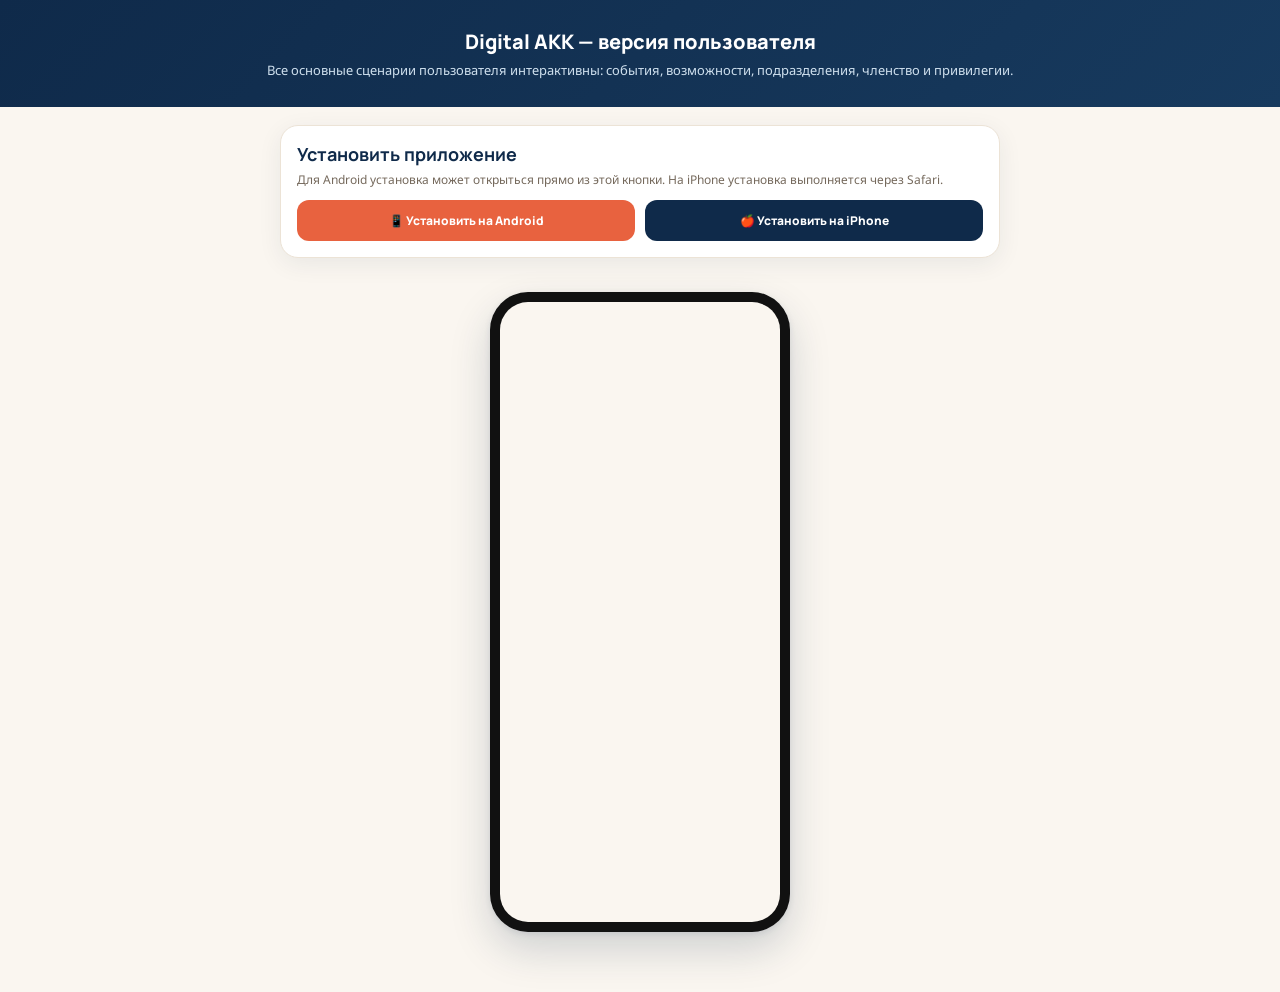
==== index.html @ bbc8fb16 "Add files via upload" ====
<!DOCTYPE html><html lang="ru"><head>
<meta charset="utf-8">
<meta content="width=device-width, initial-scale=1, viewport-fit=cover, " name="viewport">
<meta content="yes" name="mobile-web-app-capable">
<meta content="yes" name="apple-mobile-web-app-capable">
<meta content="default" name="apple-mobile-web-app-status-bar-style">
<meta content="#0f2a4a" name="theme-color">
<title>Digital AKK — v13.1 polished interactive</title>
<link href="https://fonts.googleapis.com" rel="preconnect">
<link href="https://fonts.googleapis.com/css2?family=Manrope:wght@500;700;800&amp;family=Noto+Sans:wght@400;500;600;700&amp;display=swap" rel="stylesheet">
<style>
  :root{
    --navy:#0f2a4a;
    --navy-2:#173a5e;
    --coral:#e8623f;
    --coral-dark:#c94f30;
    --gold:#c9972f;
    --sage:#5f8f6a;
    --cream:#faf6f0;
    --paper:#fffdfa;
    --line:#ece3d6;
    --ink:#2a2621;
    --ink-soft:#75695c;
  }
  *{box-sizing:border-box;}
  body{
    margin:0;
    font-family:'Noto Sans',Arial,sans-serif;
    background:var(--cream);
    color:var(--ink);
  }
  h1,h2,.disp{font-family:'Manrope',sans-serif;}

  /* ---------- demo page chrome ---------- */
  header.demo-header{
    background:linear-gradient(135deg,var(--navy) 0%,var(--navy-2) 100%);
    color:#fff; padding:28px 24px; text-align:center;
  }
  header.demo-header h1{margin:0 0 6px;font-size:20px;font-weight:800;}
  header.demo-header p{margin:0;color:#cfe0ee;font-size:13px;}
  .stage{display:flex;justify-content:center;padding:34px 20px 60px;}

  /* ---------- phone frame (from mockups.html, reused as-is) ---------- */
  .phone{
    width:300px;height:640px;background:#111;border-radius:38px;padding:10px;
    box-shadow:0 18px 40px rgba(15,42,74,.18), 0 2px 6px rgba(15,42,74,.10);
    position:relative;
  }
  .screen{
    width:100%;height:100%;background:var(--cream);border-radius:28px;overflow:hidden;
    display:flex;flex-direction:column;position:relative;
  }
  .notch{
    position:absolute;top:0;left:50%;transform:translateX(-50%);
    width:120px;height:22px;background:#111;border-radius:0 0 14px 14px;z-index:5;
  }
  .status{display:flex;justify-content:space-between;align-items:center;padding:14px 20px 4px;font-size:11px;font-weight:700;color:var(--navy);}
  .screen-body{flex:1;overflow:hidden;padding:0 14px 8px;}
  .screen-body.scroll{overflow-y:auto;scrollbar-width:none;-ms-overflow-style:none;}
  .screen-body.scroll::-webkit-scrollbar{display:none;width:0;height:0;}
  .appbar{display:flex;align-items:center;justify-content:space-between;padding:6px 2px 8px;}
  .appbar .logo{display:flex;align-items:center;gap:8px;}
  .logo-mark{width:32px;height:32px;border-radius:9px;background:linear-gradient(135deg,var(--coral),var(--gold));flex-shrink:0;}
  .appbar .name{font-family:'Manrope',sans-serif;font-weight:800;font-size:14px;color:var(--navy);}
  .icon-btn{width:30px;height:30px;border-radius:9px;background:#fff;border:1px solid var(--line);display:flex;align-items:center;justify-content:center;}
  .icon{width:16px;height:16px;stroke:var(--navy);fill:none;stroke-width:2;stroke-linecap:round;stroke-linejoin:round;}
  .icon.coral{stroke:var(--coral);}
  .icon.white{stroke:#fff;}

  /* bottom nav */
  .tabbar{
    display:flex;justify-content:space-around;align-items:center;
    background:#fff;border-top:1px solid var(--line);
    padding:9px 6px calc(9px + 8px);
  }
  .tab{display:flex;flex-direction:column;align-items:center;gap:3px;width:56px;}
  .tab span{font-size:9.5px;color:var(--ink-soft);font-weight:600;}
  .tab.active span{color:var(--coral);}
  .tab .icon{stroke:var(--ink-soft);}
  .tab.active .icon{stroke:var(--coral);}

  /* cards / chips generic */
  .card{background:#fff;border:1px solid var(--line);border-radius:16px;padding:12px;box-shadow:0 2px 8px rgba(15,42,74,.05);}
  .chip{display:inline-flex;align-items:center;gap:5px;background:#fff;border:1px solid var(--line);border-radius:20px;padding:5px 11px;font-size:10.5px;font-weight:600;color:var(--navy);}
  .chip.on{background:var(--navy);color:#fff;border-color:var(--navy);}
  .tag{font-size:9.5px;font-weight:700;padding:3px 8px;border-radius:6px;background:var(--cream);color:var(--navy);}
  .tag.coral{background:#fdece6;color:var(--coral-dark);}
  .tag.gold{background:#faf1de;color:#8a6a1c;}
  .btn{background:var(--coral);color:#fff;font-family:'Manrope',sans-serif;font-weight:700;font-size:11.5px;border:none;border-radius:10px;padding:8px 0;text-align:center;}
  .btn.ghost{background:#fff;color:var(--navy);border:1.4px solid var(--navy);}
  .grad-ph{border-radius:10px;background:linear-gradient(135deg,#e9d9c4,#f4c9a8);}

  /* HOME screen specifics */
  .banner-carousel{margin-bottom:12px;}
  .banner-slide{height:70px;border-radius:14px;background:linear-gradient(135deg,#2a4a6e,#3f7a9e);display:flex;align-items:center;padding:0 14px;color:#fff;position:relative;overflow:hidden;}
  .banner-slide .adbadge{position:absolute;top:7px;right:9px;background:rgba(255,255,255,.22);font-size:7px;font-weight:700;letter-spacing:.03em;text-transform:uppercase;padding:2px 6px;border-radius:5px;}
  .banner-slide .bt{font-family:'Manrope',sans-serif;font-weight:800;font-size:11.5px;}
  .banner-slide .bs{font-size:8.5px;color:#dbe9f5;margin-top:2px;}
  .banner-dots{display:flex;justify-content:center;gap:4px;margin-top:7px;}
  .banner-dots i{width:5px;height:5px;border-radius:50%;background:var(--line);display:block;}
  .banner-dots i.on{background:var(--coral);width:14px;border-radius:3px;}

  .kpark-card{background:linear-gradient(135deg,var(--navy) 0%,var(--navy-2) 100%);border-radius:16px;padding:14px;color:#fff;margin-bottom:12px;}
  .kpark-card .top{display:flex;justify-content:space-between;align-items:flex-start;}
  .kpark-card .top .t{font-family:'Manrope',sans-serif;font-weight:800;font-size:12.5px;}
  .kpark-card .top .s{font-size:10px;color:#c9d8ea;margin-top:2px;}
  .ring{width:44px;height:44px;border-radius:50%;background:conic-gradient(var(--coral) 0% 68%, rgba(255,255,255,.18) 68% 100%);display:flex;align-items:center;justify-content:center;}
  .ring .in{width:34px;height:34px;border-radius:50%;background:var(--navy-2);display:flex;align-items:center;justify-content:center;font-size:10px;font-weight:800;}
  .kpark-card .bar{height:6px;border-radius:6px;background:rgba(255,255,255,.16);margin-top:12px;overflow:hidden;}
  .kpark-card .bar i{display:block;height:100%;width:68%;background:linear-gradient(90deg,var(--coral),var(--gold));}
  .kpark-card .foot{display:flex;justify-content:space-between;font-size:9.5px;color:#dbe6f1;margin-top:8px;}

  .bday-card{background:#fff;border:1px solid var(--line);border-radius:14px;padding:10px;margin-bottom:12px;display:flex;align-items:center;gap:7px;}
  .bday-avatars{display:flex;flex-shrink:0;}
  .bday-avatars i{width:32px;height:32px;border-radius:50%;border:2px solid #fff;margin-left:-10px;background:linear-gradient(135deg,#e9d9c4,#f4c9a8);box-shadow:0 1px 3px rgba(15,42,74,.1);}
  .bday-avatars i:first-child{margin-left:0;}
  .bday-text{flex:1;min-width:0;}
  .bday-text .t{font-size:10.5px;font-weight:700;color:var(--navy);overflow:hidden;text-overflow:ellipsis;white-space:nowrap;}
  .bday-text .s{font-size:8.5px;color:var(--ink-soft);margin-top:2px;overflow:hidden;text-overflow:ellipsis;white-space:nowrap;}
  .bday-btn{background:var(--coral);color:#fff;font-size:8.5px;font-weight:700;border:none;border-radius:8px;padding:7px 8px;white-space:nowrap;flex-shrink:0;}
  .news-item{display:flex;gap:10px;padding:10px 0;border-bottom:1px solid var(--line);}
  .news-item:last-child{border-bottom:none;}
  .news-item .ph{width:56px;height:56px;flex-shrink:0;}
  .news-item .title{font-size:12px;font-weight:700;color:var(--ink);line-height:1.3;}
  .news-item .meta{font-size:10px;color:var(--ink-soft);margin-top:4px;display:flex;gap:6px;align-items:center;}

  .hero-card{position:relative;height:112px;border-radius:16px;overflow:hidden;margin-bottom:10px;
    background:linear-gradient(135deg,#d8c3a5,#eb9b6f);}
  .hero-card .overlay{position:absolute;inset:0;background:linear-gradient(180deg,rgba(15,42,74,0) 30%,rgba(15,42,74,.88) 100%);
    display:flex;flex-direction:column;justify-content:flex-end;padding:10px 12px;}
  .hero-card .htag{align-self:flex-start;background:var(--coral);color:#fff;font-size:8.5px;font-weight:700;padding:3px 8px;border-radius:6px;margin-bottom:6px;}
  .hero-card .hh{color:#fff;font-family:'Manrope',sans-serif;font-weight:800;font-size:12.5px;line-height:1.25;}
  .hero-card .hm{color:#e8e0d5;font-size:9px;margin-top:4px;}

  .sec-head{display:flex;justify-content:space-between;align-items:baseline;margin:12px 0 7px;}
  .sec-head .t{font-family:'Manrope',sans-serif;font-weight:800;font-size:10.5px;color:var(--navy);text-transform:uppercase;letter-spacing:.03em;}
  .sec-head .l{font-size:9.5px;color:var(--coral-dark);font-weight:700;}

  .appeal-card{display:flex;align-items:center;gap:10px;background:#fff;border:1.4px dashed var(--navy);border-radius:14px;padding:10px 12px;margin-bottom:4px;}
  .appeal-card .ic{width:32px;height:32px;border-radius:9px;background:var(--navy);display:flex;align-items:center;justify-content:center;flex-shrink:0;}
  .appeal-card .tx{flex:1;}
  .appeal-card .tx .t{font-size:11px;font-weight:700;color:var(--navy);}
  .appeal-card .tx .s{font-size:8.5px;color:var(--ink-soft);margin-top:1px;}
  .appeal-card .go{font-size:9.5px;font-weight:700;color:var(--coral-dark);flex-shrink:0;}

  .award-row{display:flex;align-items:center;gap:8px;padding-top:8px;margin-top:8px;border-top:1px solid var(--line);}
  .award-row .ic{width:24px;height:24px;border-radius:7px;background:#faf1de;display:flex;align-items:center;justify-content:center;flex-shrink:0;}
  .award-row .t{font-size:10px;color:var(--ink);}

  .ev-mini-row{display:flex;gap:8px;}
  .ev-mini{flex:1;background:#fff;border:1px solid var(--line);border-radius:12px;padding:8px;min-width:0;}
  .ev-mini .d{font-family:'Manrope',sans-serif;font-weight:800;color:var(--coral-dark);font-size:13px;}
  .ev-mini .t{font-size:9px;font-weight:700;margin-top:3px;line-height:1.25;color:var(--ink);}
  .ev-mini .l{font-size:8px;color:var(--ink-soft);margin-top:3px;}

  .kpark-mini{display:flex;align-items:center;gap:10px;background:linear-gradient(135deg,var(--navy) 0%,var(--navy-2) 100%);
    border-radius:14px;padding:9px 12px;color:#fff;}
  .kpark-mini .ring{width:34px;height:34px;flex-shrink:0;}
  .kpark-mini .ring .in{width:26px;height:26px;font-size:8px;}
  .kpark-mini .tx{flex:1;}
  .kpark-mini .tx .t{font-family:'Manrope',sans-serif;font-weight:800;font-size:10.5px;}
  .kpark-mini .tx .s{font-size:8.5px;color:#c9d8ea;margin-top:1px;}

  /* EVENTS screen */
  .seg{display:flex;background:#fff;border:1px solid var(--line);border-radius:11px;padding:3px;margin-bottom:10px;}
  .seg div{flex:1;text-align:center;font-size:11px;font-weight:700;padding:7px 0;border-radius:8px;color:var(--ink-soft);}
  .seg div.on{background:var(--navy);color:#fff;}
  .filters{display:flex;gap:6px;margin-bottom:10px;overflow:hidden;}
  .event-card{margin-bottom:10px;}
  .event-card .row{display:flex;gap:10px;}
  .date-badge{width:44px;height:48px;border-radius:10px;background:var(--cream);border:1px solid var(--line);display:flex;flex-direction:column;align-items:center;justify-content:center;flex-shrink:0;}
  .date-badge .d{font-family:'Manrope',sans-serif;font-weight:800;font-size:15px;color:var(--coral-dark);line-height:1;}
  .date-badge .m{font-size:8.5px;color:var(--ink-soft);text-transform:uppercase;}
  .ev-title{font-size:12px;font-weight:700;}
  .ev-loc{font-size:10px;color:var(--ink-soft);margin-top:3px;display:flex;align-items:center;gap:4px;}
  .avatars{display:flex;margin-top:8px;}
  .avatars i{width:18px;height:18px;border-radius:50%;background:linear-gradient(135deg,#e9d9c4,#f4c9a8);border:2px solid #fff;margin-left:-6px;}
  .avatars i:first-child{margin-left:0;}
  .mini-btn{margin-top:9px;align-self:flex-start;}

  /* DIRECTIONS screen */
  .dir-grid{display:grid;grid-template-columns:1fr 1fr;gap:6px;}
  .dir-card{padding:8px;}
  .dir-ic{width:32px;height:32px;border-radius:9px;background:var(--cream);display:flex;align-items:center;justify-content:center;margin-bottom:6px;flex-shrink:0;}
  .dir-ic img{display:block;}
  .dir-ic.wide{width:56px;}
  .dir-card .n{font-size:11px;font-weight:700;line-height:1.25;}
  .dir-card .c{font-size:9px;color:var(--ink-soft);margin-top:3px;}
  .search-bar{display:flex;align-items:center;gap:8px;background:#fff;border:1px solid var(--line);border-radius:11px;padding:8px 12px;margin-bottom:8px;}
  .search-bar span{font-size:11px;color:var(--ink-soft);}

  /* PROFILE screen */
  .profile-head{display:flex;flex-direction:column;align-items:center;text-align:center;padding:10px 0 14px;}
  .avatar-lg{width:64px;height:64px;border-radius:50%;background:linear-gradient(135deg,#e9d9c4,#f4c9a8);border:3px solid #fff;box-shadow:0 2px 8px rgba(15,42,74,.12);margin-bottom:8px;}
  .profile-head .nm{font-family:'Manrope',sans-serif;font-weight:800;font-size:14px;color:var(--navy);}
  .profile-head .pos{font-size:10.5px;color:var(--coral-dark);font-weight:700;margin-top:2px;}
  .id-card{background:linear-gradient(135deg,var(--navy),var(--navy-2));border-radius:14px;padding:12px;color:#fff;display:flex;justify-content:space-between;align-items:center;margin-bottom:12px;}
  .id-card .l div:first-child{font-size:9px;color:#cfe0ee;}
  .id-card .l div:last-child{font-family:'Manrope',sans-serif;font-weight:700;font-size:12px;margin-top:2px;}
  .qr{width:40px;height:40px;border-radius:8px;background:#fff;
      background-image: repeating-linear-gradient(0deg,#0f2a4a 0 3px, transparent 3px 6px), repeating-linear-gradient(90deg,#0f2a4a 0 3px, transparent 3px 6px);
      background-blend-mode:multiply; }
  .org-grid{display:grid;grid-template-columns:1fr 1fr;gap:6px;margin-bottom:10px;}
  .org-node{background:#fff;border:1px solid var(--line);border-radius:10px;padding:9px 6px;text-align:center;font-size:9.5px;font-weight:700;color:var(--navy);line-height:1.25;}
  .org-node.on{border-color:var(--coral);background:#fef6f3;color:var(--coral-dark);}
  .roster-item{display:flex;align-items:center;gap:10px;padding:8px 2px;border-bottom:1px solid var(--line);}
  .roster-item:last-child{border-bottom:none;}
  .roster-ph{width:32px;height:32px;border-radius:50%;flex-shrink:0;background:repeating-linear-gradient(45deg,#ece3d6,#ece3d6 4px,#f6f0e6 4px,#f6f0e6 8px);}
  .roster-item .t{font-size:11px;font-weight:700;color:var(--ink-soft);font-style:italic;}
  .roster-item .s{font-size:9px;color:var(--ink-soft);margin-top:1px;}
  .list-item{display:flex;align-items:center;justify-content:space-between;padding:10px 2px;border-bottom:1px solid var(--line);}
  .list-item:last-child{border-bottom:none;}
  .list-item .l{display:flex;align-items:center;gap:10px;}
  .list-ic{width:30px;height:30px;border-radius:9px;background:var(--cream);display:flex;align-items:center;justify-content:center;}
  .list-item .t{font-size:11.5px;font-weight:700;}
  .list-item .s{font-size:9.5px;color:var(--ink-soft);}

  .toptabs{display:flex;gap:18px;border-bottom:1px solid var(--line);margin-bottom:10px;}
  .toptabs div{font-size:11.5px;font-weight:700;color:var(--ink-soft);padding-bottom:8px;}
  .toptabs div.on{color:var(--navy);border-bottom:2px solid var(--coral);}

  .logo-ph{width:32px;height:32px;border-radius:9px;flex-shrink:0;background:repeating-linear-gradient(45deg,#ece3d6,#ece3d6 4px,#f6f0e6 4px,#f6f0e6 8px);}

  .leader-card{display:flex;align-items:center;gap:10px;background:#fff;border:1px solid var(--line);border-radius:14px;padding:10px;margin-bottom:10px;}
  .leader-card .roster-ph{width:44px;height:44px;}
  .leader-card .t{font-size:12px;font-weight:700;color:var(--navy);}
  .leader-card .s{font-size:9.5px;color:var(--ink-soft);margin-top:2px;}

  .info-row{display:flex;gap:9px;padding:8px 2px;border-bottom:1px solid var(--line);}
  .info-row:last-child{border-bottom:none;}
  .info-row .ic{width:26px;height:26px;border-radius:8px;background:var(--cream);display:flex;align-items:center;justify-content:center;flex-shrink:0;}
  .info-row .tx .t{font-size:9px;font-weight:700;color:var(--ink-soft);text-transform:uppercase;letter-spacing:.02em;}
  .info-row .tx .s{font-size:11px;color:var(--ink);margin-top:2px;line-height:1.4;}

  .icon-grid3{display:grid;grid-template-columns:repeat(3,1fr);gap:6px;}
  .icon-tile{background:#fff;border:1px solid var(--line);border-radius:12px;padding:8px 4px;text-align:center;}
  .icon-tile .ic{width:26px;height:26px;border-radius:8px;background:var(--cream);display:flex;align-items:center;justify-content:center;margin:0 auto 5px;}
  .icon-tile .n{font-size:8px;font-weight:700;color:var(--ink);line-height:1.2;}

  .zone-list div{font-size:10px;color:var(--ink);padding:5px 2px;border-bottom:1px solid var(--line);}
  .zone-list div:last-child{border-bottom:none;}

  .build-carousel{display:flex;gap:8px;overflow:hidden;}
  .build-card{width:92px;flex-shrink:0;}
  .build-card .ph{height:62px;border-radius:12px;position:relative;background:linear-gradient(135deg,#2a4a6e,#3f7a9e);}
  .build-card .ph .play{position:absolute;inset:0;display:flex;align-items:center;justify-content:center;}
  .build-card .play i{width:24px;height:24px;border-radius:50%;background:rgba(255,255,255,.88);display:flex;align-items:center;justify-content:center;}
  .build-card .cap{font-size:8.5px;color:var(--ink-soft);margin-top:5px;text-align:center;}
  .map-card{height:72px;border-radius:14px;background:linear-gradient(160deg,#eef2ec,#e4ece6);border:1px solid var(--line);position:relative;}
  .map-card .lbl{position:absolute;left:10px;bottom:8px;background:#fff;border-radius:8px;padding:4px 8px;font-size:10px;font-weight:700;color:var(--navy);}
  .stat-row{display:flex;gap:8px;}
  .stat{flex:1;text-align:center;background:#fff;border:1px solid var(--line);border-radius:12px;padding:8px 4px;}
  .stat b{display:block;font-family:'Manrope',sans-serif;font-size:14px;color:var(--navy);}
  .stat span{font-size:8.5px;color:var(--ink-soft);}

  .discount-card{text-align:center;padding:14px 8px;}
  .discount-card .pct{font-family:'Manrope',sans-serif;font-weight:800;font-size:20px;color:var(--coral-dark);}
  .discount-card .n{font-size:9.5px;font-weight:700;margin-top:4px;}

  .issue-card{display:flex;align-items:center;gap:10px;background:#fff;border:1px solid var(--line);border-radius:14px;padding:10px;}
  .issue-card .cov{width:34px;height:46px;border-radius:5px;flex-shrink:0;background:linear-gradient(135deg,#0f2a4a,#173a5e);}
  .issue-card .tx{flex:1;}
  .issue-card .tx .t{font-size:11px;font-weight:700;color:var(--navy);}
  .issue-card .tx .s{font-size:9px;color:var(--ink-soft);margin-top:2px;}

  .show-row{display:flex;gap:10px;padding:9px 0;border-bottom:1px solid var(--line);align-items:center;}
  .show-row:last-child{border-bottom:none;}
  .show-row .ph{width:50px;height:64px;border-radius:10px;flex-shrink:0;}
  .show-row .tx{flex:1;min-width:0;}
  .show-row .tx .t{font-size:11.5px;font-weight:700;line-height:1.25;}
  .show-row .tx .s{font-size:9.5px;color:var(--ink-soft);margin-top:4px;}

  /* ---------- interactivity ---------- */
  .tabpanel{display:none;}
  .tabpanel.active{display:block;}
  [data-goto],[data-tab-group]{cursor:pointer;user-select:none;transition:transform .12s ease, box-shadow .12s ease;}
  [data-goto]:active,[data-tab-group]:active{transform:scale(.97);}
  .card[data-goto]:hover,.dir-card:hover{box-shadow:0 4px 14px rgba(15,42,74,.14);}
  .tab:hover .icon{stroke:var(--coral-dark);}
  .icon-btn[data-goto]:hover{border-color:var(--coral);}

  /* ---------- filters button + badge ---------- */
  .filters-btn{display:flex;align-items:center;gap:5px;background:#fff;border:1px solid var(--line);border-radius:9px;padding:6px 10px;position:relative;}
  .filters-btn span{font-size:10px;font-weight:700;color:var(--navy);}
  .filters-badge{position:absolute;top:-5px;right:-5px;min-width:15px;height:15px;border-radius:50%;background:var(--coral);color:#fff;font-size:8.5px;font-weight:800;display:none;align-items:center;justify-content:center;padding:0 2px;}

  /* ---------- filter overlay panel ---------- */
  .filter-overlay{position:absolute;inset:0;background:rgba(15,42,74,.42);z-index:20;}
  .filter-overlay .sheet{position:absolute;left:0;right:0;bottom:0;background:#fff;border-radius:18px 18px 0 0;padding:16px 16px calc(16px + 8px);max-height:78%;overflow-y:auto;}
  .filter-overlay .fh{font-family:'Manrope',sans-serif;font-weight:800;font-size:13px;color:var(--navy);margin-bottom:10px;}
  .filter-overlay .fgroup-t{font-size:9.5px;font-weight:700;color:var(--ink-soft);text-transform:uppercase;letter-spacing:.02em;margin:10px 0 6px;}
  .filter-overlay label{display:flex;align-items:center;gap:7px;font-size:11px;color:var(--ink);padding:4px 0;}
  .filter-overlay .frow{display:flex;gap:8px;}
  .filter-overlay .frow input{flex:1;border:1px solid var(--line);border-radius:8px;padding:7px 8px;font-size:10.5px;font-family:inherit;}
  .filter-overlay .factions{display:flex;gap:8px;margin-top:14px;}
  .filter-overlay .factions button{flex:1;}

  /* ---------- bookmark button on event cards ---------- */
  .bookmark-btn{position:absolute;top:8px;right:8px;width:24px;height:24px;border-radius:50%;background:rgba(255,255,255,.92);display:flex;align-items:center;justify-content:center;z-index:2;}
  .bookmark-btn svg{width:12px;height:12px;stroke:var(--navy);fill:none;stroke-width:2;}
  .bookmark-btn.bookmarked svg{fill:var(--coral);stroke:var(--coral);}
  .event-card .row{position:relative;}

  /* ---------- events calendar ---------- */
  .cal-head{display:flex;align-items:center;justify-content:space-between;margin-bottom:8px;}
  .cal-head .arrow{width:26px;height:26px;border-radius:8px;background:#fff;border:1px solid var(--line);display:flex;align-items:center;justify-content:center;}
  .cal-head .m{font-family:'Manrope',sans-serif;font-weight:800;font-size:12px;color:var(--navy);}
  .cal-grid{display:grid;grid-template-columns:repeat(7,1fr);gap:4px;}
  .cal-dow{font-size:8.5px;color:var(--ink-soft);text-align:center;font-weight:700;padding-bottom:4px;}
  .cal-cell{position:relative;height:32px;border-radius:8px;background:#fff;border:1px solid var(--line);display:flex;align-items:center;justify-content:center;font-size:10px;color:var(--ink);}
  .cal-cell.empty{background:transparent;border:none;}
  .cal-cell.has-events{border-color:var(--coral);color:var(--navy);font-weight:700;}
  .cal-cell.on{background:var(--navy);border-color:var(--navy);color:#fff;}
  .cal-count{position:absolute;top:-4px;right:-4px;width:14px;height:14px;border-radius:50%;background:var(--coral);color:#fff;font-size:7.5px;font-weight:800;display:flex;align-items:center;justify-content:center;}
  .cal-day-events{margin-top:12px;display:none;}
  .cal-day-events.active{display:block;}

  /* ---------- announcement list rows ---------- */
  .announce-row{display:flex;gap:10px;padding:10px 0;border-bottom:1px solid var(--line);align-items:center;}
  .announce-row:last-child{border-bottom:none;}
  .announce-row .ph{width:56px;height:56px;border-radius:10px;flex-shrink:0;}
  .announce-row .tx{flex:1;min-width:0;}
  .announce-row .tx .n{font-size:11.5px;font-weight:700;line-height:1.3;}
  .announce-row .tx .price{font-family:'Manrope',sans-serif;font-weight:800;font-size:10.5px;color:var(--coral-dark);margin-top:3px;}
  .announce-row .tx .c{font-size:9.5px;color:var(--ink-soft);}

  /* ---------- MDK opportunities / rating / achievements ---------- */
  .opp-card{background:#fff;border:1px solid var(--line);border-radius:14px;padding:11px;margin-bottom:10px;}
  .opp-card .t{font-size:12px;font-weight:700;color:var(--navy);}
  .opp-card .s{font-size:10px;color:var(--ink-soft);margin-top:4px;line-height:1.4;}
  .opp-card .deadline{font-size:9px;color:var(--coral-dark);font-weight:700;margin-top:6px;}
  .opp-card button{margin-top:9px;width:100%;}
  .rating-row{display:flex;align-items:center;gap:10px;padding:8px 2px;border-bottom:1px solid var(--line);}
  .rating-row:last-child{border-bottom:none;}
  .rating-row.me{background:#fef6f3;border-radius:10px;padding:8px;margin:2px 0;border-bottom:none;}
  .rating-row .place{width:22px;text-align:center;font-family:'Manrope',sans-serif;font-weight:800;font-size:12px;color:var(--navy);flex-shrink:0;}
  .rating-row .tx{flex:1;}
  .rating-row .tx .t{font-size:11px;font-weight:700;}
  .rating-row .tx .s{font-size:9px;color:var(--ink-soft);}
  .badge-grid{display:grid;grid-template-columns:repeat(3,1fr);gap:8px;}
  .badge-tile{background:#fff;border:1px solid var(--line);border-radius:12px;padding:10px 4px;text-align:center;}
  .badge-tile.locked{opacity:.4;}
  .badge-tile .ic{width:34px;height:34px;border-radius:50%;background:var(--cream);display:flex;align-items:center;justify-content:center;margin:0 auto 6px;}
  .badge-tile .n{font-size:8.5px;font-weight:700;line-height:1.25;}
  .badge-tile .d{font-size:7.5px;color:var(--ink-soft);margin-top:2px;}

  /* ---------- event detail state (free / paid / info) ---------- */
  [data-event-type="free"] .buy-ticket-block{display:none;}
  [data-event-type="paid"] .register-btn{display:none;}
  [data-event-type="info"] .register-btn,[data-event-type="info"] .buy-ticket-block{display:none;}


  /* ---------- branded direction themes ---------- */
  #screen-root{
    transition:background .22s ease,color .22s ease;
  }
  #screen-root.theme-mdk{
    --navy:#0a4c9b;--navy-2:#1467bb;--coral:#df1a23;--coral-dark:#b9151d;--gold:#fecd00;
    --cream:#f4f8fd;--paper:#ffffff;--line:#dbe6f3;--ink:#17243b;--ink-soft:#66758a;
    --brand-head-1:#0a4c9b;--brand-head-2:#1467bb;--brand-head-text:#ffffff;--brand-glow:rgba(254,205,0,.18);
  }
  #screen-root.theme-teatr{
    --navy:#693754;--navy-2:#8f5167;--coral:#a7657d;--coral-dark:#704057;--gold:#c9a2ad;
    --cream:#f8f3f5;--paper:#fffdfd;--line:#eadce2;--ink:#33252d;--ink-soft:#7d6872;
    --brand-head-1:#603149;--brand-head-2:#955c72;--brand-head-text:#ffffff;--brand-glow:rgba(176,138,151,.22);
  }
  #screen-root.theme-gazeta{
    --navy:#181616;--navy-2:#343131;--coral:#181616;--coral-dark:#000000;--gold:#9f978c;
    --cream:#f5f1e8;--paper:#fffefa;--line:#ddd7cc;--ink:#1f1d1d;--ink-soft:#756f68;
    --brand-head-1:#111111;--brand-head-2:#333333;--brand-head-text:#ffffff;--brand-glow:rgba(159,151,140,.14);
  }
  #screen-root.theme-delovoy{
    --navy:#5e503e;--navy-2:#857158;--coral:#9a7e5d;--coral-dark:#6f5941;--gold:#c7aa7d;
    --cream:#f7f3ec;--paper:#fffdf8;--line:#e6dccd;--ink:#322b23;--ink-soft:#786d60;
    --brand-head-1:#594a39;--brand-head-2:#8f795d;--brand-head-text:#ffffff;--brand-glow:rgba(199,170,125,.18);
  }
  #screen-root.theme-danhab{
    --navy:#673f62;--navy-2:#7d5c79;--coral:#7586a6;--coral-dark:#566887;--gold:#a3adc2;
    --cream:#f6f5f8;--paper:#ffffff;--line:#e3dfE8;--ink:#2e2831;--ink-soft:#746b79;
    --brand-head-1:#5d3859;--brand-head-2:#7f6685;--brand-head-text:#ffffff;--brand-glow:rgba(163,173,194,.20);
  }
  #screen-root.theme-kpark{
    --navy:#2a562d;--navy-2:#24b0c5;--coral:#24b0c5;--coral-dark:#16879a;--gold:#b57e11;
    --cream:#f3f7f3;--paper:#ffffff;--line:#dce7df;--ink:#203026;--ink-soft:#68766d;
    --brand-head-1:#244d29;--brand-head-2:#218fa2;--brand-head-text:#ffffff;--brand-glow:rgba(181,126,17,.17);
  }

  #screen-root[class*="theme-"] .screen-body{
    background:
      radial-gradient(circle at 100% 0%,var(--brand-glow) 0,transparent 30%),
      var(--cream);
  }
  #screen-root[class*="theme-"] .appbar{
    background:linear-gradient(135deg,var(--brand-head-1),var(--brand-head-2));
    margin:0 -14px 12px;
    padding:9px 14px 10px;
    box-shadow:0 8px 20px color-mix(in srgb,var(--navy) 15%,transparent);
  }
  #screen-root[class*="theme-"] .appbar .name{color:var(--brand-head-text);}
  #screen-root[class*="theme-"] .appbar .icon-btn{
    background:rgba(255,255,255,.14);border-color:rgba(255,255,255,.25);backdrop-filter:blur(5px);
  }
  #screen-root[class*="theme-"] .appbar .icon-btn .icon{stroke:#fff;}
  #screen-root[class*="theme-"] .appbar .logo-mark{
    background:#fff!important;border:1px solid rgba(255,255,255,.42);box-shadow:0 3px 10px rgba(0,0,0,.13);
  }
  #screen-root[class*="theme-"] .card,
  #screen-root[class*="theme-"] .leader-card,
  #screen-root[class*="theme-"] .opp-card,
  #screen-root[class*="theme-"] .badge-tile,
  #screen-root[class*="theme-"] .icon-tile,
  #screen-root[class*="theme-"] .issue-card{
    border-color:var(--line);box-shadow:0 4px 14px color-mix(in srgb,var(--navy) 7%,transparent);
  }
  #screen-root[class*="theme-"] .list-ic,
  #screen-root[class*="theme-"] .info-row .ic,
  #screen-root[class*="theme-"] .badge-tile .ic,
  #screen-root[class*="theme-"] .icon-tile .ic{
    background:color-mix(in srgb,var(--coral) 10%,#fff);
  }
  #screen-root[class*="theme-"] .sec-head .t{color:var(--navy);}
  #screen-root[class*="theme-"] .sec-head .l{color:var(--coral-dark);}
  #screen-root[class*="theme-"] .tabbar{
    box-shadow:0 -6px 18px color-mix(in srgb,var(--navy) 8%,transparent);
  }
  #screen-root[class*="theme-"] .tab.active span{font-weight:800;}

  /* each brand keeps a distinct visual character, not only a color swap */
  #screen-root.theme-mdk .card,
  #screen-root.theme-mdk .opp-card,
  #screen-root.theme-mdk .badge-tile{border-top:2px solid color-mix(in srgb,var(--gold) 72%,#fff);}
  #screen-root.theme-mdk .tag.gold{background:#fff2ae;color:#755d00;}
  #screen-root.theme-mdk .rating-row.me{background:#fff7cf;}

  #screen-root.theme-teatr .card,
  #screen-root.theme-teatr .leader-card,
  #screen-root.theme-teatr .show-row .ph{border-radius:18px;}
  #screen-root.theme-teatr .toptabs div.on{border-bottom-color:#a7657d;}
  #screen-root.theme-teatr .tabpanel[data-tabpanel="afisha"]>div:first-child{
    background:linear-gradient(135deg,#5d3048,#a06a7c)!important;
  }

  #screen-root.theme-gazeta .card,
  #screen-root.theme-gazeta .issue-card,
  #screen-root.theme-gazeta .hero-card{border-radius:8px;box-shadow:none;}
  #screen-root.theme-gazeta .sec-head .t,
  #screen-root.theme-gazeta .hero-card .hh,
  #screen-root.theme-gazeta .issue-card .t{font-family:Georgia,'Times New Roman',serif;letter-spacing:0;}
  #screen-root.theme-gazeta .hero-card{background:linear-gradient(135deg,#b9b3aa,#4b4846)!important;}
  #screen-root.theme-gazeta .news-item .ph{filter:grayscale(1);}
  #screen-root.theme-gazeta .chip{border-radius:4px;}
  #screen-root.theme-gazeta .issue-card .cov{background:linear-gradient(135deg,#151515,#4c4844);}

  #screen-root.theme-delovoy .card,
  #screen-root.theme-delovoy .leader-card{border-left:3px solid color-mix(in srgb,var(--gold) 70%,#fff);}
  #screen-root.theme-delovoy .tag.gold{background:#efe2cb;color:#6b563c;}

  #screen-root.theme-danhab .card,
  #screen-root.theme-danhab .leader-card{background:linear-gradient(145deg,#fff 0%,#fbf9fc 100%);}
  #screen-root.theme-danhab .tag.coral{background:#e8ebf2;color:#566887;}

  #screen-root.theme-kpark .card,
  #screen-root.theme-kpark .icon-tile,
  #screen-root.theme-kpark .stat{border-color:#d3e5d8;}
  #screen-root.theme-kpark .build-card .ph{background:linear-gradient(135deg,#29562e,#25aabc);}
  #screen-root.theme-kpark .map-card{background:linear-gradient(160deg,#eaf3eb,#d8ecef);}
  #screen-root.theme-kpark .icon-tile:nth-child(3n+2) .icon{stroke:#b57e11;}

  /* brand cues already on the "Вместе" directory cards */
  #screen-root:not([class*="theme-"]) .dir-card[data-goto="mdk"]{border-top:3px solid #0a4c9b;}
  #screen-root:not([class*="theme-"]) .dir-card[data-goto="teatr"]{border-top:3px solid #8f5167;}
  #screen-root:not([class*="theme-"]) .dir-card[data-goto="gazeta"]{border-top:3px solid #242121;}
  #screen-root:not([class*="theme-"]) .dir-card[data-goto="delovoy"]{border-top:3px solid #857158;}
  #screen-root:not([class*="theme-"]) .dir-card[data-goto="danhab"]{border-top:3px solid #673f62;}
  #screen-root:not([class*="theme-"]) .dir-card[data-goto="kpark"]{background:linear-gradient(135deg,#2a562d,#24b0c5)!important;}


/* ================= DIGITAL AKK V3 ================= */
.v3-body{padding-bottom:12px}.v3-tabbar{padding-left:2px;padding-right:2px}.v3-tabbar .tab{width:54px}.v3-tabbar .tab span{font-size:8.2px}.v3-appbar{padding-bottom:10px}.logo-clean{background:#fff!important;display:flex;align-items:center;justify-content:center;overflow:hidden}.logo-clean img{width:92%;height:92%;object-fit:contain}.app-sub{font-size:8.7px;color:var(--ink-soft);margin-top:1px}.notify-dot{position:absolute;width:6px;height:6px;border-radius:50%;background:var(--coral);right:4px;top:4px;border:1px solid #fff}.icon-btn{position:relative}.grow{flex:1;min-width:0}
.hello{background:linear-gradient(135deg,var(--navy),var(--navy-2));border-radius:18px;padding:14px;color:#fff;display:flex;align-items:center;justify-content:space-between;margin:3px 0 10px}.hello-kicker{font-size:8px;color:#b9d1e5;text-transform:uppercase;font-weight:700;letter-spacing:.04em}.hello-title{font-family:'Manrope',sans-serif;font-size:14px;font-weight:800;margin-top:2px}.hello-sub{font-size:9px;color:#d8e5ef;margin-top:3px}.member-mini{width:46px;height:46px;border-radius:13px;background:rgba(255,255,255,.12);display:flex;flex-direction:column;align-items:center;justify-content:center;gap:2px}.member-mini span{font-size:7px;font-weight:800}.qr-mini{width:22px;height:22px;border-radius:4px;background:#fff;background-image:repeating-linear-gradient(0deg,#0f2a4a 0 2px,transparent 2px 4px),repeating-linear-gradient(90deg,#0f2a4a 0 2px,transparent 2px 4px);background-blend-mode:multiply}
.quick-grid{display:grid;grid-template-columns:repeat(3,1fr);gap:6px;margin-bottom:10px}.quick-card{background:#fff;border:1px solid var(--line);border-radius:13px;padding:9px 7px;display:flex;flex-direction:column;min-height:72px}.quick-icon{width:24px;height:24px;border-radius:8px;background:#f4eee6;display:flex;align-items:center;justify-content:center;color:var(--navy);font-weight:800;margin-bottom:7px}.quick-card b{font-size:9.5px;color:var(--navy)}.quick-card span{font-size:7.8px;color:var(--ink-soft);margin-top:2px}.urgent{display:flex;align-items:center;gap:8px;background:#fff4ef;border:1px solid #f4d1c6;border-radius:13px;padding:9px;margin-bottom:10px}.urgent-badge{font-size:7.5px;font-weight:800;color:#fff;background:var(--coral);border-radius:6px;padding:4px 6px}.urgent b{font-size:9.5px;display:block}.urgent span{font-size:8px;color:var(--ink-soft);display:block;margin-top:2px}.personal-stack{display:grid;gap:6px}.personal-card{background:#fff;border:1px solid var(--line);border-radius:13px;padding:10px}.personal-card b{font-size:10.5px;display:block;margin:5px 0 2px}.personal-card>span:last-child{font-size:8.2px;color:var(--ink-soft)}.pc-type{font-size:7.5px;font-weight:800;padding:3px 6px;border-radius:5px}.pc-type.volunteer{background:#eaf7ee;color:#26744a}.pc-type.event{background:#eef3fb;color:#285887}.news-v3{display:flex;gap:9px;padding:9px 0;border-bottom:1px solid var(--line)}.news-cover{width:54px;height:54px;border-radius:11px;flex-shrink:0}.news-cover.n1{background:linear-gradient(135deg,#173a5e,#5f8f6a)}.news-cover.n2{background:linear-gradient(135deg,#653449,#a15a74)}.news-v3 b{font-size:10px;line-height:1.25;display:block}.news-v3 span:last-child{font-size:7.8px;color:var(--ink-soft);display:block;margin-top:3px}.eyebrow{font-size:7.4px!important;color:var(--coral-dark)!important;font-weight:800;text-transform:uppercase;letter-spacing:.03em}.event-strip,.birthday-line{display:flex;align-items:center;gap:9px;background:#fff;border:1px solid var(--line);border-radius:13px;padding:9px;margin-bottom:7px}.date-sq{width:39px;height:42px;border-radius:10px;background:var(--cream);border:1px solid var(--line);display:flex;align-items:center;justify-content:center;flex-direction:column;flex-shrink:0}.date-sq b{font-family:'Manrope';color:var(--coral-dark);font-size:13px}.date-sq span{font-size:7px;color:var(--ink-soft);font-weight:700}.event-strip b,.birthday-line b{font-size:9.5px;display:block}.event-strip .grow span,.birthday-line .grow span{font-size:8px;color:var(--ink-soft);display:block;margin-top:2px}.soft-btn{border:1px solid var(--line);background:#fff;border-radius:8px;padding:6px 8px;font-family:inherit;font-size:8px;font-weight:700;color:var(--navy)}.bday-ico{width:34px;height:34px;border-radius:10px;background:#fff2e9;display:flex;align-items:center;justify-content:center}
.filter-scroll{display:flex;gap:6px;overflow:hidden;margin-bottom:10px}.featured-event{height:132px;border-radius:17px;background:linear-gradient(135deg,#173a5e,#527ca0);padding:10px;display:flex;flex-direction:column;justify-content:space-between;color:#fff;margin-bottom:9px}.fe-top{display:flex;justify-content:space-between}.badge-member{font-size:7.5px;font-weight:800;padding:4px 7px;border-radius:6px;background:rgba(255,255,255,.18)}.save-round{width:24px;height:24px;border-radius:50%;background:rgba(255,255,255,.85);color:var(--navy);display:flex;align-items:center;justify-content:center}.fe-bottom span{font-size:8px;color:#dbe6f1;display:block}.fe-bottom b{font-family:'Manrope';font-size:13px;display:block;margin:3px 0}.fe-bottom small{font-size:8px;color:#dbe6f1}.event-v3{display:flex;align-items:center;gap:9px;background:#fff;border:1px solid var(--line);border-radius:13px;padding:9px;margin-bottom:7px}.event-v3 b{font-size:9.7px;display:block;line-height:1.25}.event-v3 .grow>span:last-child{font-size:7.8px;color:var(--ink-soft);display:block;margin-top:2px}.status-pill{font-size:7.5px;font-weight:800;padding:4px 6px;border-radius:6px}.status-pill.free{background:#eaf7ee;color:#26744a}.status-pill.paid{background:#fff0e8;color:#aa4a30}.status-pill.member{background:#eef3fb;color:#285887}.membership-note{background:#eef5fb;border:1px solid #dae8f4;border-radius:13px;padding:10px;margin-bottom:9px}.membership-note b{font-size:9.8px;display:block;color:var(--navy)}.membership-note span{font-size:8.2px;color:var(--ink-soft);display:block;margin-top:3px;line-height:1.4}.calendar-v3{background:#fff;border:1px solid var(--line);border-radius:14px;padding:10px}.cal-title{text-align:center;font-family:'Manrope';font-size:11px;font-weight:800;color:var(--navy);margin-bottom:9px}.cal-week,.cal-days{display:grid;grid-template-columns:repeat(7,1fr);gap:4px}.cal-week span{font-size:7px;text-align:center;color:var(--ink-soft);font-weight:700}.cal-days span{height:28px;border-radius:7px;display:flex;align-items:center;justify-content:center;font-size:8.5px}.cal-days span.has{background:var(--navy);color:#fff;position:relative}.cal-days span.has:after{content:'';position:absolute;right:3px;top:3px;width:4px;height:4px;background:var(--coral);border-radius:50%}
.together-intro{background:#fff;border:1px solid var(--line);border-radius:14px;padding:11px;margin-bottom:9px}.together-intro b{font-size:10.5px;color:var(--navy);display:block}.together-intro span{font-size:8px;color:var(--ink-soft);line-height:1.4;display:block;margin-top:3px}.brand-stack{display:grid;gap:8px}.brand-card{display:flex;align-items:center;gap:10px;border-radius:16px;padding:10px;color:#fff;min-height:78px;overflow:hidden;position:relative}.brand-card:after{content:'';position:absolute;width:80px;height:80px;border-radius:50%;right:-35px;top:-35px;background:rgba(255,255,255,.08)}.brand-logo{width:50px;height:50px;border-radius:13px;background:#fff;overflow:hidden;display:flex;align-items:center;justify-content:center;flex-shrink:0}.brand-logo img{width:100%;height:100%;object-fit:cover}.brand-logo.contain img{width:88%;height:88%;object-fit:contain}.brand-card span{font-size:7.4px;text-transform:uppercase;letter-spacing:.04em;opacity:.78}.brand-card b{font-family:'Manrope';font-size:12px;display:block;margin-top:1px}.brand-card small{font-size:7.7px;opacity:.82;display:block;margin-top:3px}.brand-arrow{font-size:16px;font-weight:800;z-index:2}.mdk-card{background:linear-gradient(135deg,#14569a,#0c315e)}.theatre-card{background:linear-gradient(135deg,#4d2034,#7d4059)}.gazeta-card{background:linear-gradient(135deg,#161616,#48433e)}.business-card{background:linear-gradient(135deg,#6d4a2f,#a77a50)}.kpark-card-v3{background:linear-gradient(135deg,#15685d,#4d8c69)}
.opp-hero{background:linear-gradient(135deg,#173a5e,#315f82);color:#fff;border-radius:16px;padding:12px;margin-bottom:9px}.opp-hero span{font-size:7.5px;color:#cfe0ee}.opp-hero b{font-family:'Manrope';font-size:14px;display:block;margin-top:2px}.opp-hero small{font-size:8px;color:#dbe6f1}.opp-tabs{display:flex;gap:6px;overflow:hidden;margin-bottom:9px}.opp-tabs span{background:#fff;border:1px solid var(--line);border-radius:20px;padding:5px 9px;font-size:8px;font-weight:700;white-space:nowrap}.opp-tabs span.on{background:var(--navy);color:#fff;border-color:var(--navy)}.opp-v3-card{background:#fff;border:1px solid var(--line);border-radius:14px;padding:10px;margin-bottom:8px}.opp-top{display:flex;align-items:center;justify-content:space-between}.opp-kind{font-size:7.5px;font-weight:800;border-radius:6px;padding:4px 6px}.opp-kind.job{background:#eaf0fb;color:#285887}.opp-kind.vol{background:#eaf7ee;color:#26744a}.opp-kind.biz{background:#f5eee6;color:#7a5737}.opp-kind.edu{background:#f2ecfb;color:#664592}.match{font-size:7.5px;font-weight:800;color:var(--coral-dark)}.opp-v3-card>b{font-size:10.5px;display:block;margin-top:7px}.opp-org{font-size:8px;color:var(--ink-soft);display:block;margin-top:2px}.opp-v3-card p{font-size:8.4px;line-height:1.4;margin:6px 0;color:var(--ink)}.opp-foot{display:flex;gap:8px;border-top:1px solid var(--line);padding-top:6px}.opp-foot span{font-size:7.4px;color:var(--ink-soft);font-weight:700}.empty-smart{background:#fff;border:1px dashed var(--line);border-radius:14px;padding:16px;text-align:center}.empty-smart b{font-size:10px;color:var(--navy);display:block}.empty-smart span{font-size:8px;color:var(--ink-soft);display:block;margin-top:4px}.detail-hero{background:#fff;border:1px solid var(--line);border-radius:16px;padding:12px;margin-bottom:8px}.detail-hero h2{font-size:15px;color:var(--navy);margin:8px 0 3px}.detail-hero p{font-size:8.5px;color:var(--ink-soft);margin:0}.detail-badges{display:flex;gap:6px;margin-top:9px}.detail-badges span{font-size:7.4px;padding:4px 6px;background:var(--cream);border-radius:6px}.detail-card{margin-bottom:8px}.detail-card p{font-size:9px;line-height:1.5;margin:0;color:var(--ink)}.fit-row{display:flex;align-items:center;gap:9px}.fit-row b{font-family:'Manrope';font-size:20px;color:var(--sage)}.fit-row span{font-size:8.5px;color:var(--ink-soft)}.primary-wide{width:100%;border:0;border-radius:11px;padding:11px;background:var(--coral);color:#fff;font-family:'Manrope';font-weight:800;font-size:10px}
.profile-v3{display:flex;align-items:center;gap:10px;margin-bottom:9px}.avatar-v3{width:48px;height:48px;border-radius:50%;background:linear-gradient(135deg,#173a5e,#557c9d);color:#fff;display:flex;align-items:center;justify-content:center;font-family:'Manrope';font-weight:800;flex-shrink:0}.avatar-v3.small{width:38px;height:38px;font-size:10px}.profile-v3 b{font-family:'Manrope';font-size:12px;color:var(--navy);display:block}.profile-v3 span{font-size:8px;color:var(--ink-soft);display:block}.profile-v3 small{font-size:7.7px;color:var(--coral-dark)}.verified{width:22px;height:22px;border-radius:50%;background:#eaf7ee;color:#26744a;display:flex;align-items:center;justify-content:center;font-weight:800}.member-card-v3{background:linear-gradient(135deg,var(--navy),#2c5676);border-radius:16px;padding:12px;color:#fff;display:flex;align-items:center;justify-content:space-between;margin-bottom:8px}.member-card-v3 span{font-size:7.5px;color:#cfe0ee}.member-card-v3 b{font-family:'Manrope';font-size:13px;display:block}.member-card-v3 small{font-size:7.5px;color:#dbe6f1}.qr-box{width:42px;height:42px;border-radius:7px;background:#fff;background-image:repeating-linear-gradient(0deg,#0f2a4a 0 3px,transparent 3px 6px),repeating-linear-gradient(90deg,#0f2a4a 0 3px,transparent 3px 6px);background-blend-mode:multiply}.profile-stats{display:grid;grid-template-columns:repeat(3,1fr);gap:6px;margin-bottom:8px}.profile-stats div{background:#fff;border:1px solid var(--line);border-radius:11px;padding:7px;text-align:center}.profile-stats b{font-family:'Manrope';font-size:12px;color:var(--navy);display:block}.profile-stats span{font-size:7.2px;color:var(--ink-soft)}.profile-actions{display:grid;grid-template-columns:repeat(3,1fr);gap:6px}.profile-actions>div{background:#fff;border:1px solid var(--line);border-radius:12px;padding:8px 5px;text-align:center}.pa-ico{width:25px;height:25px;border-radius:8px;background:var(--cream);display:flex!important;align-items:center;justify-content:center;margin:0 auto 5px;color:var(--navy)!important;font-weight:800}.profile-actions b{font-size:8.5px;display:block}.profile-actions small{font-size:6.8px;color:var(--ink-soft)}.list-v3{padding:2px 9px}.list-v3 .list-ic{font-weight:800;color:var(--navy);font-size:11px}.digital-pass{background:linear-gradient(145deg,#0f2a4a,#1e4c70);color:#fff;border-radius:22px;padding:15px;margin-bottom:10px;box-shadow:0 12px 24px rgba(15,42,74,.18)}.pass-top{display:flex;align-items:center;gap:9px;border-bottom:1px solid rgba(255,255,255,.16);padding-bottom:10px}.pass-top img{width:35px;height:35px;object-fit:contain;background:#fff;border-radius:9px}.pass-top span{font-size:6.5px;letter-spacing:.08em;color:#bdd1e1}.pass-top b{display:block;font-family:'Manrope';font-size:12px}.pass-person{display:flex;gap:9px;align-items:center;margin:12px 0}.avatar-pass{width:42px;height:42px;border-radius:50%;background:#fff;color:var(--navy);display:flex;align-items:center;justify-content:center;font-family:'Manrope';font-weight:800}.pass-person b{font-size:10.5px;display:block}.pass-person span,.pass-person small{font-size:7.5px;color:#dbe6f1;display:block}.qr-large{width:118px;height:118px;margin:10px auto;border:8px solid #fff;border-radius:12px;background:#fff;background-image:repeating-linear-gradient(0deg,#0f2a4a 0 6px,transparent 6px 12px),repeating-linear-gradient(90deg,#0f2a4a 0 6px,transparent 6px 12px);background-blend-mode:multiply}.pass-status{text-align:center;font-size:8px;color:#bce1c8;font-weight:700}.benefit-hero{background:linear-gradient(135deg,#7a5737,#b58a61);color:#fff;border-radius:16px;padding:12px;margin-bottom:9px}.benefit-hero b{font-family:'Manrope';font-size:15px;display:block}.benefit-hero span{font-size:8px;color:#f0e2d2}.discount-v3,.person-v3{display:flex;align-items:center;gap:9px;background:#fff;border:1px solid var(--line);border-radius:13px;padding:9px;margin-bottom:7px}.disc-logo{width:38px;height:38px;border-radius:10px;background:#f5eee6;display:flex;align-items:center;justify-content:center;font-family:'Manrope';font-size:11px;font-weight:800;color:#7a5737;flex-shrink:0}.discount-v3 b,.person-v3 b{font-size:9.6px;display:block}.discount-v3 span,.person-v3 span{font-size:7.7px;color:var(--ink-soft);display:block}.person-v3 small{font-size:7.4px;color:var(--coral-dark)}.map-placeholder{height:70px;border-radius:14px;background:linear-gradient(160deg,#eef2ec,#e4ece6);border:1px solid var(--line);display:flex;align-items:center;justify-content:center;gap:8px;color:var(--navy)}.map-placeholder span{font-size:18px}.map-placeholder b{font-size:9px}.search-v3{display:flex;align-items:center;gap:7px;background:#fff;border:1px solid var(--line);border-radius:11px;padding:9px 10px;margin-bottom:8px}.search-v3 .icon{width:13px;height:13px}.search-v3 span{font-size:8.5px;color:var(--ink-soft)}.privacy-note{font-size:7.8px;color:var(--ink-soft);line-height:1.4;background:#fff;border:1px dashed var(--line);border-radius:12px;padding:9px;margin-top:8px}.admin-grid{display:grid;grid-template-columns:1fr 1fr;gap:7px}.admin-grid div{background:#fff;border:1px solid var(--line);border-radius:13px;padding:10px}.admin-grid b{font-family:'Manrope';font-size:17px;color:var(--navy);display:block}.admin-grid span{font-size:8px;font-weight:700;display:block}.admin-grid small{font-size:7px;color:var(--sage)}.chart-box{background:#fff;border:1px solid var(--line);border-radius:14px;padding:10px}.bars{height:90px;display:flex;align-items:flex-end;gap:7px}.bars i{flex:1;background:linear-gradient(180deg,var(--coral),#dc957f);border-radius:5px 5px 2px 2px}.chart-box>span{font-size:7.5px;color:var(--ink-soft);display:block;margin-top:6px;text-align:center}
.toast-v3{position:absolute;left:12px;right:12px;bottom:74px;background:#182a3c;color:#fff;border-radius:12px;padding:9px 11px;font-size:8.5px;z-index:80;box-shadow:0 8px 20px rgba(0,0,0,.18);animation:toastIn .18s ease}.toast-v3.hide{opacity:0;transform:translateY(6px);transition:.2s}@keyframes toastIn{from{opacity:0;transform:translateY(6px)}to{opacity:1;transform:none}}


.biz-hero{background:linear-gradient(135deg,#6d4a2f,#a77a50);color:#fff;border-radius:16px;padding:12px;display:flex;align-items:center;justify-content:space-between;margin-bottom:8px}.biz-hero span{font-size:7.4px;opacity:.8}.biz-hero>div>b{font-family:'Manrope';font-size:12px;display:block}.biz-hero small{font-size:7.3px;opacity:.85}.biz-count{text-align:right}.biz-count b{font-size:19px!important}.biz-count span{display:block}.biz-actions{display:grid;grid-template-columns:1fr 1fr;gap:6px}.biz-actions>div{background:#fff;border:1px solid var(--line);border-radius:12px;padding:9px}.biz-actions>div>span{width:25px;height:25px;background:#f5eee6;color:#7a5737;border-radius:8px;display:flex;align-items:center;justify-content:center;font-weight:800;margin-bottom:6px}.biz-actions b{font-size:9px;display:block}.biz-actions small{font-size:7px;color:var(--ink-soft)}.biz-request{background:#fff;border:1px solid var(--line);border-left:3px solid #a77a50;border-radius:13px;padding:9px;margin-bottom:7px}.request-top{display:flex;justify-content:space-between}.request-top span{font-size:7.4px;font-weight:800;color:#7a5737}.request-top small{font-size:7px;color:var(--ink-soft)}.biz-request>b{font-size:9.7px;display:block;margin-top:5px}.biz-request p{font-size:7.8px;color:var(--ink-soft);margin:3px 0 6px}.request-foot{border-top:1px solid var(--line);padding-top:5px;display:flex;justify-content:space-between}.request-foot span{font-size:7.3px;font-weight:700;color:var(--ink-soft)}.biz-primary{background:#8a623f}.heritage-card{display:flex;align-items:center;gap:9px;background:linear-gradient(135deg,#222,#4a4744);color:#fff;border-radius:14px;padding:9px;margin-bottom:9px}.heritage-icon{width:33px;height:33px;border-radius:9px;background:#fff;color:#222;display:flex;align-items:center;justify-content:center;font-weight:800}.heritage-card span{font-size:7px;text-transform:uppercase;opacity:.65}.heritage-card b{font-family:'Manrope';font-size:9.5px;display:block}.heritage-card small{font-size:6.9px;opacity:.7;display:block;margin-top:2px}.toggle-list{padding:3px 10px}.toggle-list>div{display:flex;align-items:center;justify-content:space-between;padding:8px 1px;border-bottom:1px solid var(--line)}.toggle-list>div:last-child{border-bottom:0}.toggle-list span{font-size:9px;font-weight:700}.toggle{width:27px;height:16px;border-radius:10px;background:#ddd;position:relative}.toggle:after{content:'';position:absolute;width:12px;height:12px;border-radius:50%;background:#fff;left:2px;top:2px;box-shadow:0 1px 2px rgba(0,0,0,.2)}.toggle.on{background:var(--sage)}.toggle.on:after{left:13px}.logout-btn{width:100%;border:0;background:transparent;color:var(--coral-dark);font-family:inherit;font-size:9px;font-weight:800;padding:12px;margin-top:6px}


  /* ---------- v4 universal interactive layer ---------- */
  .ui-overlay{position:absolute;inset:0;background:rgba(15,42,74,.48);z-index:120;display:flex;align-items:flex-end;padding:0;}
  .ui-sheet{width:100%;max-height:82%;overflow-y:auto;background:#fff;border-radius:20px 20px 0 0;padding:16px 15px 18px;box-shadow:0 -10px 32px rgba(15,42,74,.18);}
  .ui-sheet-head{display:flex;justify-content:space-between;align-items:flex-start;gap:10px;margin-bottom:12px;}
  .ui-sheet-head b{font-family:'Manrope',sans-serif;font-size:14px;color:var(--navy);}
  .ui-sheet-head span{display:block;font-size:9px;color:var(--ink-soft);margin-top:2px;line-height:1.35;}
  .ui-close{width:30px;height:30px;border-radius:9px;border:1px solid var(--line);background:#fff;color:var(--navy);font-size:18px;line-height:1;}
  .ui-field{margin-bottom:9px;}
  .ui-field label{display:block;font-size:8.5px;font-weight:700;color:var(--ink-soft);margin-bottom:4px;text-transform:uppercase;letter-spacing:.03em;}
  .ui-field input,.ui-field textarea,.ui-field select{width:100%;border:1px solid var(--line);border-radius:10px;background:#fff;padding:9px 10px;font:10px 'Noto Sans',Arial,sans-serif;color:var(--ink);outline:none;}
  .ui-field textarea{min-height:68px;resize:vertical;}
  .ui-actions{display:flex;gap:7px;margin-top:12px;}
  .ui-actions button{flex:1;min-height:38px;border-radius:10px;border:1px solid var(--line);background:#fff;font-family:'Manrope',sans-serif;font-size:9.5px;font-weight:800;color:var(--navy);}
  .ui-actions button.primary{background:var(--coral);border-color:var(--coral);color:#fff;}
  .ui-check{display:flex;align-items:flex-start;gap:7px;background:var(--cream);border-radius:10px;padding:9px;margin:7px 0;font-size:9px;line-height:1.4;}
  .ui-result{background:#f3f8f4;border:1px solid #d8e9dc;border-radius:12px;padding:10px;font-size:9px;line-height:1.45;color:#315f40;}
  .ui-list{display:flex;flex-direction:column;gap:7px;}
  .ui-list-item{border:1px solid var(--line);border-radius:11px;padding:9px;display:flex;justify-content:space-between;gap:8px;align-items:center;}
  .ui-list-item b{font-size:9.5px;color:var(--navy);display:block}.ui-list-item span{font-size:8px;color:var(--ink-soft)}
  [data-action],button,.icon-btn,.chip{cursor:pointer;user-select:none;}
  button:disabled{opacity:.65;cursor:default;}
  .chip.on[data-action]{background:var(--navy);color:#fff;border-color:var(--navy);}


/* open-source content v5 */
.open-data-note{display:flex;align-items:center;gap:7px;background:#f4f8f5;border:1px solid #dce9df;border-radius:11px;padding:8px 10px;margin-bottom:10px;font-size:8.8px;color:#4c6755;line-height:1.35}
.open-data-note b{color:#315640}
.source-pill,.external-btn{display:inline-flex;align-items:center;justify-content:center;gap:5px;text-decoration:none!important;font-size:8.8px;font-weight:800;border:1px solid var(--line);border-radius:8px;padding:6px 8px;background:#fff;color:var(--navy)!important}
.external-btn.primary-link{background:var(--coral);border-color:var(--coral);color:#fff!important}
a.public-card,a.event-v3,a.news-item,a.info-row,a.leader-card,a.opp-v3-card{text-decoration:none;color:inherit}
.public-card{display:block}
.source-row{display:flex;gap:6px;flex-wrap:wrap;margin-top:8px}
.metric-source{font-size:7.8px;color:var(--ink-soft);margin-top:4px}
.real-badge{display:inline-flex;background:#eaf6ee;color:#347354;border-radius:999px;padding:3px 7px;font-size:7.8px;font-weight:800}
.closed-badge{display:inline-flex;background:#f3f0ed;color:#766c63;border-radius:999px;padding:3px 7px;font-size:7.8px;font-weight:800}
.warning-source{background:#fff8e8;border:1px solid #f0dfb0;color:#755e2d;border-radius:10px;padding:8px 10px;font-size:8.7px;line-height:1.4;margin-bottom:10px}
.real-stats{display:grid;grid-template-columns:repeat(3,1fr);gap:6px;margin-bottom:10px}
.real-stat{background:#fff;border:1px solid var(--line);border-radius:12px;padding:9px 5px;text-align:center}
.real-stat b{display:block;font-family:'Manrope',sans-serif;font-size:14px;color:var(--navy)}
.real-stat span{font-size:7.8px;color:var(--ink-soft)}

/* v6 real-content refinements */
.section-brand-logo{width:30px;height:30px;border-radius:8px;background:#fff;border:1px solid var(--line);display:flex;align-items:center;justify-content:center;overflow:hidden;flex-shrink:0;margin-right:7px}
.section-brand-img{display:block;max-width:92%;max-height:92%;object-fit:contain}
.brand-logo img{display:block;max-width:92%;max-height:92%;object-fit:contain;margin:auto}
.mdk-structure-logo{width:38px;height:38px;border-radius:10px;background:#fff;border:1px solid var(--line);display:flex;align-items:center;justify-content:center;overflow:hidden;flex-shrink:0}.mdk-structure-img{max-width:94%;max-height:94%;object-fit:contain}
.business-chair{display:flex;align-items:center;gap:9px;margin:10px 0}.business-person-avatar{width:38px;height:38px;border-radius:12px;background:var(--navy);color:#fff;display:flex;align-items:center;justify-content:center;font-family:'Manrope',sans-serif;font-weight:800;font-size:11px;flex-shrink:0}
.business-directory{display:flex;flex-direction:column;gap:7px;margin-bottom:8px}.biz-card{display:flex;align-items:center;gap:9px;background:#fff;border:1px solid var(--line);border-radius:13px;padding:9px;text-decoration:none;color:inherit}.biz-mark{width:36px;height:36px;border-radius:10px;background:#f6efe4;color:var(--navy);display:flex;align-items:center;justify-content:center;font-family:'Manrope',sans-serif;font-size:9px;font-weight:800;flex-shrink:0}.biz-card>div:nth-child(2){flex:1;min-width:0}.biz-card b{display:block;font-size:10.5px;color:var(--navy)}.biz-card span{display:block;font-size:8.3px;color:var(--ink);margin-top:2px}.biz-card small{display:block;font-size:7.6px;color:var(--ink-soft);margin-top:3px}.biz-card em{font-style:normal;color:var(--coral-dark);font-weight:800}
.article-reader-note{background:#fff;border:1px solid var(--line);border-radius:12px;padding:9px 10px;margin:4px 0 9px}.article-reader-note b{display:block;font-size:9px;color:var(--navy)}.article-reader-note span{display:block;font-size:7.8px;color:var(--ink-soft);line-height:1.35;margin-top:2px}.article-webview{width:100%;height:438px;border:1px solid var(--line);border-radius:12px;background:#fff;display:block}.article-open{display:block;margin:9px 0 4px;text-decoration:none}.reader-logo{width:28px;height:28px;border-radius:7px;background:#fff;border:1px solid var(--line);display:flex;align-items:center;justify-content:center;overflow:hidden;flex-shrink:0}.reader-brand-img{max-width:94%;max-height:94%;object-fit:contain}.gazeta-reader .appbar{align-items:center}

.internal-reader{font-size:10.3px;line-height:1.65;color:var(--ink)}
.internal-reader h2{font-family:'Manrope',sans-serif;font-size:18px;line-height:1.2;color:var(--navy);margin:7px 0 5px}
.internal-reader .article-meta{font-size:8.8px;color:var(--ink-soft);margin-bottom:12px}
.internal-reader .article-lead{font-size:11px;font-weight:700;line-height:1.55;color:var(--navy);margin:0 0 11px}
.internal-reader p{margin:0 0 10px}.internal-reader .reader-actions{display:flex;gap:7px;flex-wrap:wrap;margin:12px 0 4px}
.internal-reader .reader-actions>*{flex:1;min-width:90px;text-align:center;text-decoration:none}
.article-source-note{font-size:8px;line-height:1.4;color:var(--ink-soft);background:#fff;border:1px solid var(--line);border-radius:10px;padding:8px 9px;margin:10px 0}
.archive-issue{display:flex;gap:10px;align-items:center;background:#fff;border:1px solid var(--line);border-radius:14px;padding:10px;margin-bottom:9px}.archive-cover{width:42px;height:56px;border-radius:5px;background:linear-gradient(155deg,#111,#575757);color:#fff;display:flex;align-items:center;justify-content:center;font:800 9px Manrope}.archive-issue .tx{flex:1;min-width:0}.archive-issue b{font-size:10.5px;color:var(--navy)}.archive-issue span{font-size:8.5px;color:var(--ink-soft);display:block;margin-top:2px}
.biz-detail-head{display:flex;align-items:center;gap:10px;margin:8px 0 12px}.biz-detail-mark{width:54px;height:54px;border-radius:14px;background:var(--cream);border:1px solid var(--line);display:flex;align-items:center;justify-content:center;font:800 13px Manrope;color:var(--navy)}.biz-detail-head h2{font:800 16px/1.2 Manrope;margin:0;color:var(--navy)}.biz-detail-head p{font-size:9px;color:var(--ink-soft);margin:4px 0 0}.detail-list{background:#fff;border:1px solid var(--line);border-radius:14px;padding:4px 11px;margin-bottom:10px}.detail-list .info-row{padding:9px 0}.internal-link-row{display:flex;gap:7px;flex-wrap:wrap}.internal-link-row>*{flex:1;min-width:95px;text-decoration:none;text-align:center}
.reader-section-title{font:800 10px Manrope;color:var(--navy);text-transform:uppercase;letter-spacing:.04em;margin:13px 0 6px}

/* v8: working filters + live news */
.smart-filter{display:grid;grid-template-columns:1fr 1fr;gap:6px;margin:8px 0 10px}.smart-search{grid-column:1/-1;width:100%;border:1px solid var(--line);border-radius:10px;background:#fff;padding:8px 10px;font:inherit;font-size:10.5px;color:var(--ink)}.smart-select{width:100%;min-width:0;border:1px solid var(--line);border-radius:10px;background:#fff;padding:8px 7px;font:inherit;font-size:9.5px;color:var(--navy)}.filter-count{grid-column:1/-1;font-size:8.5px;color:var(--ink-soft);min-height:12px}.data-card-button{width:100%;border:0;background:transparent;text-align:left;font-family:inherit;color:inherit;cursor:pointer}.data-card-button:hover{background:rgba(15,42,74,.025)}.city-arrow{margin-left:auto;color:var(--ink-soft);font-size:18px}.no-results{display:none;padding:18px 8px;text-align:center;font-size:9.5px;color:var(--ink-soft)}.seg [data-period-filter]{cursor:pointer}.biz-city-grid{display:grid;grid-template-columns:1fr 1fr;gap:6px;margin-bottom:10px}.biz-city-card{border:1px solid var(--line);background:#fff;border-radius:12px;padding:9px;text-align:left;font-family:inherit;min-width:0;cursor:pointer}.biz-city-card>span{font-size:7.5px;font-weight:800;color:#8a6a4c;text-transform:uppercase}.biz-city-card>b{font-size:9.5px;display:block;color:var(--navy);margin:3px 0}.biz-city-card>small{font-size:7.8px;color:var(--ink-soft);line-height:1.35;display:block}.clickable-card{cursor:pointer}.live-news-head{display:flex;align-items:center;justify-content:space-between;gap:8px;margin:8px 0}.live-news-head b{font-family:'Manrope';font-size:10.5px;color:var(--navy);display:block}.live-news-head span{font-size:7.8px;color:var(--ink-soft)}.live-news-list{display:grid;gap:0}.live-news-card{display:flex;gap:9px;padding:9px 0;border-bottom:1px solid var(--line);cursor:pointer}.live-news-card:last-child{border-bottom:0}.live-news-mark{width:42px;height:42px;border-radius:10px;flex:0 0 42px;background:linear-gradient(135deg,var(--navy),var(--navy-2));display:flex;align-items:center;justify-content:center;color:#fff;font-size:8px;font-weight:800;text-align:center;padding:4px}.live-news-card[data-source="Корё ильбо"] .live-news-mark{background:linear-gradient(135deg,#151515,#59534c)}.live-news-card b{font-size:9.8px;line-height:1.3;display:block}.live-news-card span{font-size:7.8px;color:var(--ink-soft);display:block;margin-top:3px}.live-news-status{font-size:7.5px;color:var(--ink-soft);margin:4px 0 9px}.live-reader-content{font-size:10px;line-height:1.65;color:var(--ink)}.live-reader-content p{margin:0 0 9px}.source-chip{display:inline-block;font-size:7.5px;font-weight:800;padding:3px 6px;border-radius:5px;background:#f4eee6;color:var(--navy);margin-bottom:7px}

/* ===== Digital AKK v9: branded section redesign ===== */
.brand-appbar{padding:5px 0 10px}.brand-appbar-left{display:flex;align-items:center;gap:8px;min-width:0}.brand-appbar-text{min-width:0}.brand-appbar-text .name{white-space:nowrap;overflow:hidden;text-overflow:ellipsis}.brand-mini-logo{width:36px;height:36px;border-radius:11px;background:#fff;border:1px solid var(--line);display:flex;align-items:center;justify-content:center;overflow:hidden;flex:0 0 auto}.brand-mini-logo img{max-width:92%;max-height:92%;object-fit:contain}.brand-hero{border-radius:20px;padding:16px;position:relative;overflow:hidden;margin-bottom:12px;color:#fff;min-height:142px}.brand-hero:after{content:'';position:absolute;width:145px;height:145px;border-radius:50%;right:-52px;top:-56px;background:rgba(255,255,255,.09)}.brand-hero:before{content:'';position:absolute;width:95px;height:95px;border-radius:50%;right:34px;bottom:-58px;background:rgba(255,255,255,.06)}.brand-hero-logo{width:58px;height:58px;border-radius:16px;background:#fff;display:flex;align-items:center;justify-content:center;overflow:hidden;position:relative;z-index:1}.brand-hero-logo img{max-width:92%;max-height:92%;object-fit:contain}.brand-eyebrow{font-size:8px;text-transform:uppercase;letter-spacing:.12em;font-weight:800;opacity:.72;margin-top:12px;position:relative;z-index:1}.brand-hero h2{font-family:'Manrope';font-size:19px;line-height:1.06;margin:3px 0 5px;position:relative;z-index:1}.brand-hero p{font-size:9.5px;line-height:1.45;margin:0;max-width:220px;opacity:.86;position:relative;z-index:1}.theatre-hero{background:linear-gradient(145deg,#351827,#6f2948 58%,#ab6a82)}.gazeta-hero{background:linear-gradient(145deg,#111,#30302f 65%,#665d53)}.business-hero{background:linear-gradient(145deg,#4a3020,#80563a 58%,#c39769)}.mdk-hero-v9{background:linear-gradient(145deg,#073e7a,#0e66ae 62%,#ef3043)}.kpark-hero-v9{background:linear-gradient(145deg,#075e57,#177d6c 62%,#c9a43c)}
.brand-tabs{display:flex;gap:6px;overflow-x:auto;scrollbar-width:none;margin:0 0 12px;padding-bottom:1px}.brand-tabs::-webkit-scrollbar{display:none}.brand-tab{border:1px solid var(--line);background:#fff;color:var(--ink-soft);border-radius:999px;padding:7px 11px;font-size:9px;font-weight:800;white-space:nowrap}.brand-tab.on{background:var(--navy);border-color:var(--navy);color:#fff}.theme-teatr .brand-tab.on{background:#58243b;border-color:#58243b}.theme-gazeta .brand-tab.on{background:#171717;border-color:#171717}.theme-delovoy .brand-tab.on{background:#6e492f;border-color:#6e492f}.theme-mdk .brand-tab.on{background:#0a4c9b;border-color:#0a4c9b}.theme-kpark .brand-tab.on{background:#146c61;border-color:#146c61}
.feature-card{border-radius:18px;background:#fff;border:1px solid var(--line);overflow:hidden;margin-bottom:10px}.feature-cover{height:94px;position:relative;display:flex;align-items:flex-end;padding:12px;background:linear-gradient(135deg,#e6d5c8,#c88c78)}.feature-cover.theatre{background:linear-gradient(135deg,#331a29,#a65d78)}.feature-cover.gazeta{background:linear-gradient(135deg,#1a1a1a,#6a625b)}.feature-cover.business{background:linear-gradient(135deg,#513520,#bb8b5f)}.feature-cover .label{font-size:8px;font-weight:800;color:#fff;background:rgba(0,0,0,.3);padding:4px 7px;border-radius:999px}.feature-body{padding:11px}.feature-body h3{font-family:'Manrope';font-size:13px;margin:0 0 4px;color:var(--navy);line-height:1.25}.feature-body p{font-size:9px;line-height:1.45;color:var(--ink-soft);margin:0}.feature-meta{display:flex;gap:7px;flex-wrap:wrap;margin-top:8px}.feature-meta span{font-size:8px;background:var(--cream);border-radius:7px;padding:4px 6px;color:var(--ink-soft)}
.quick-grid-v9{display:grid;grid-template-columns:1fr 1fr;gap:7px;margin-bottom:12px}.quick-tile-v9{border:1px solid var(--line);background:#fff;border-radius:14px;padding:10px;text-align:left;min-height:68px}.quick-tile-v9 b{font-family:'Manrope';font-size:10px;color:var(--navy);display:block}.quick-tile-v9 span{font-size:8px;color:var(--ink-soft);display:block;margin-top:3px;line-height:1.35}.quick-ico{width:26px;height:26px;border-radius:8px;background:var(--cream);display:flex;align-items:center;justify-content:center;margin-bottom:7px;font-size:13px}
.magazine-head{display:flex;justify-content:space-between;align-items:flex-end;margin:12px 0 7px}.magazine-head b{font-family:'Manrope';font-size:11px;color:var(--navy)}.magazine-head span{font-size:8px;color:var(--ink-soft)}.editorial-list{display:grid;gap:7px}.editorial-card{display:grid;grid-template-columns:62px 1fr;gap:9px;background:#fff;border:1px solid var(--line);border-radius:14px;padding:7px;text-align:left}.editorial-thumb{border-radius:10px;min-height:62px;background:linear-gradient(145deg,#1b1b1b,#59514a);display:flex;align-items:flex-end;padding:6px;color:#fff;font-family:'Manrope';font-weight:800;font-size:14px}.editorial-card h4{font-size:10px;line-height:1.3;margin:2px 0 4px;color:var(--ink)}.editorial-card p{font-size:8px;line-height:1.35;color:var(--ink-soft);margin:0}.editorial-card small{font-size:7.5px;color:var(--coral-dark);font-weight:700}
.biz-stats-v9{display:grid;grid-template-columns:repeat(3,1fr);gap:6px;margin:-3px 0 12px}.biz-stat-v9{background:#fff;border:1px solid var(--line);border-radius:12px;padding:8px 4px;text-align:center}.biz-stat-v9 b{display:block;font-family:'Manrope';font-size:13px;color:#6d4a2f}.biz-stat-v9 span{font-size:7.5px;color:var(--ink-soft)}.biz-filter-panel{background:#fff;border:1px solid var(--line);border-radius:15px;padding:9px;margin-bottom:10px}.biz-filter-panel input,.biz-filter-panel select{width:100%;border:1px solid var(--line);border-radius:10px;padding:8px;font-size:10px;font-family:inherit;background:#fff}.biz-filter-panel .row{display:grid;grid-template-columns:1fr 92px;gap:6px;margin-top:6px}.business-list-v9{display:grid;gap:7px}.biz-row-v9{width:100%;display:flex;gap:9px;align-items:center;text-align:left;border:1px solid var(--line);background:#fff;border-radius:14px;padding:9px}.biz-logo-v9{width:38px;height:38px;border-radius:10px;background:#f4eadf;display:flex;align-items:center;justify-content:center;font-family:'Manrope';font-size:9px;font-weight:800;color:#6b472e;flex-shrink:0}.biz-copy-v9{min-width:0;flex:1}.biz-copy-v9 b{display:block;font-size:10px;color:var(--ink);white-space:nowrap;overflow:hidden;text-overflow:ellipsis}.biz-copy-v9 span{font-size:8px;color:var(--ink-soft);display:block;margin-top:2px}.biz-copy-v9 small{font-size:7.5px;color:#9a6b45;display:block;margin-top:2px}.biz-arrow-v9{font-size:16px;color:#a77a50}
.mdk-nav-v9{display:grid;grid-template-columns:repeat(4,1fr);gap:5px;margin-bottom:11px}.mdk-nav-v9 button{border:1px solid var(--line);background:#fff;border-radius:12px;padding:8px 3px;font-size:7.5px;font-weight:800;color:var(--navy);min-height:50px}.mdk-nav-v9 button .nav-emoji{font-size:14px;display:block;margin-bottom:3px}.org-chart{background:#fff;border:1px solid var(--line);border-radius:17px;padding:12px;margin-bottom:11px}.org-title{font-family:'Manrope';font-size:11px;color:var(--navy);margin-bottom:10px}.org-level{display:flex;justify-content:center;gap:6px;flex-wrap:wrap;margin-bottom:7px}.org-box{font-size:8px;font-weight:800;color:#0b4c94;background:#eef6ff;border:1px solid #cbdff5;border-radius:9px;padding:6px 8px;text-align:center}.org-box.primary{background:#0b4c94;color:#fff;border-color:#0b4c94}.org-box.accent{background:#fff3b2;color:#705a00;border-color:#efd66b}.org-line{height:10px;width:1px;background:#cfd8e1;margin:-1px auto 5px}.sector-grid-v9{display:grid;grid-template-columns:1fr 1fr;gap:6px;margin-top:7px}.sector-v9{border-radius:10px;background:var(--cream);padding:8px}.sector-v9 b{font-size:8px;color:var(--navy)}.sector-v9 span{display:block;font-size:7.3px;color:var(--ink-soft);line-height:1.3;margin-top:2px}.regions-grid-v9{display:grid;gap:6px}.region-chair-v9{display:flex;align-items:center;gap:8px;border:1px solid var(--line);background:#fff;border-radius:13px;padding:8px}.region-avatar-v9{width:32px;height:32px;border-radius:50%;background:linear-gradient(145deg,#d7e9fb,#f7df9b);display:flex;align-items:center;justify-content:center;font-family:'Manrope';font-size:9px;font-weight:800;color:#0b4c94;flex-shrink:0}.region-chair-v9 .tx{min-width:0;flex:1}.region-chair-v9 b{font-size:9px;color:var(--ink);display:block}.region-chair-v9 span{font-size:7.5px;color:var(--ink-soft);display:block;margin-top:1px}.region-chair-v9 .city{font-size:7.3px;color:#0b4c94;font-weight:800}.source-note-v9{font-size:7.5px;color:var(--ink-soft);line-height:1.45;background:#fff;border:1px dashed var(--line);border-radius:12px;padding:8px;margin:9px 0}
.kpark-progress-v9{background:#fff;border:1px solid var(--line);border-radius:16px;padding:11px;margin-bottom:10px}.kpark-progress-v9 .row{display:flex;justify-content:space-between;font-size:8px;color:var(--ink-soft)}.kpark-progress-v9 .bar{height:8px;border-radius:999px;background:#e8eee9;margin:7px 0;overflow:hidden}.kpark-progress-v9 .bar i{display:block;height:100%;width:68%;background:linear-gradient(90deg,#197867,#caa63e);border-radius:inherit}.donate-card-v9{border-radius:18px;padding:13px;color:#fff;background:linear-gradient(145deg,#0e665a,#19806f 58%,#c9a33b);margin-bottom:11px;position:relative;overflow:hidden}.donate-card-v9:after{content:'₸';position:absolute;right:-5px;top:-24px;font-family:'Manrope';font-size:92px;font-weight:800;opacity:.08}.donate-card-v9 b{font-family:'Manrope';font-size:14px;display:block}.donate-card-v9 p{font-size:8.5px;line-height:1.4;opacity:.86;margin:5px 0 10px;max-width:210px}.donate-card-v9 button{border:0;border-radius:10px;background:#fff;color:#12695f;font-family:'Manrope';font-weight:800;font-size:9px;padding:8px 12px;position:relative;z-index:1}.donation-panel{background:#fff;border:1px solid var(--line);border-radius:18px;padding:12px}.donation-title{font-family:'Manrope';font-size:13px;color:var(--navy);margin-bottom:3px}.donation-sub{font-size:8.5px;color:var(--ink-soft);line-height:1.4}.amount-grid{display:grid;grid-template-columns:repeat(2,1fr);gap:6px;margin:11px 0}.amount-btn{border:1px solid var(--line);background:#fff;border-radius:11px;padding:9px 5px;font-family:'Manrope';font-size:10px;font-weight:800;color:#146c61}.amount-btn.selected{background:#146c61;border-color:#146c61;color:#fff}.donation-panel select,.donation-panel input[type=number]{width:100%;border:1px solid var(--line);border-radius:10px;padding:9px;font-size:10px;font-family:inherit;margin-top:6px;background:#fff}.donation-check{display:flex;align-items:flex-start;gap:7px;font-size:8px;color:var(--ink-soft);line-height:1.35;margin:10px 0}.donation-check input{margin-top:2px}.donation-submit{width:100%;border:0;border-radius:11px;padding:10px;background:#146c61;color:#fff;font-family:'Manrope';font-weight:800;font-size:10px}.donation-security{font-size:7.4px;color:var(--ink-soft);text-align:center;margin-top:7px;line-height:1.35}



/* ============================================================
   MOBILE / TOUCH COMPATIBILITY PATCH — v10
   Keeps the desktop phone mockup, but becomes a real full-screen
   application on phones and small tablets.
   ============================================================ */
html{-webkit-text-size-adjust:100%;text-size-adjust:100%;}
button,input,select,textarea{font-family:inherit;}
button,a,[data-goto],[data-action],[data-tab-group],[data-toast],[data-period-filter],[data-donate-amount]{
  -webkit-tap-highlight-color:transparent;
  touch-action:manipulation;
}
.screen-body.scroll{
  -webkit-overflow-scrolling:touch;
  overscroll-behavior-y:contain;
}
.tabbar{flex-shrink:0;}

@supports (height: 100dvh){
  @media (max-width:700px){.stage{height:100dvh;}}
}

@media (max-width:700px), (pointer:coarse) and (max-width:900px){
  html,body{
    width:100%;
    height:100%;
    margin:0;
    overflow:hidden;
    background:var(--cream);
  }
  body{position:fixed;inset:0;}
  header.demo-header{display:none!important;}
  .stage{
    width:100%;
    height:100vh;
    padding:0;
    margin:0;
    display:block;
  }
  .phone{
    width:100%;
    max-width:none;
    height:100%;
    padding:0;
    margin:0;
    background:transparent;
    border-radius:0;
    box-shadow:none;
  }
  .screen{
    width:100%;
    height:100%;
    min-height:0;
    border-radius:0;
    overflow:hidden;
  }
  /* The real phone already has its own status bar / notch. */
  .screen>.notch,.screen>.status{display:none!important;}
  .screen-body{
    min-height:0;
    padding-left:14px;
    padding-right:14px;
    padding-top:max(10px, env(safe-area-inset-top));
  }
  .screen-body.scroll{
    overflow-y:auto!important;
    overflow-x:hidden;
  }
  .tabbar{
    width:100%;
    padding-top:7px;
    padding-left:max(4px, env(safe-area-inset-left));
    padding-right:max(4px, env(safe-area-inset-right));
    padding-bottom:calc(7px + env(safe-area-inset-bottom));
  }
  .v3-tabbar .tab,.tabbar .tab{
    flex:1 1 0;
    width:auto;
    min-width:0;
    min-height:48px;
    justify-content:center;
  }
  .tabbar .tab .icon{width:19px;height:19px;}
  .tabbar .tab span{max-width:100%;overflow:hidden;text-overflow:ellipsis;white-space:nowrap;}
  .icon-btn{
    width:40px;
    height:40px;
    min-width:40px;
    min-height:40px;
  }
  .soft-btn,.btn,.primary-wide,.external-btn,.source-pill{
    min-height:38px;
    display:inline-flex;
    align-items:center;
    justify-content:center;
  }
  button{cursor:pointer;}
  input,select,textarea{font-size:16px!important;} /* prevents iOS zoom on focus */
  .filter-scroll,.opp-tabs,.filters,.brand-tabs{
    overflow-x:auto!important;
    overflow-y:hidden;
    -webkit-overflow-scrolling:touch;
    scrollbar-width:none;
  }
  .filter-scroll::-webkit-scrollbar,.opp-tabs::-webkit-scrollbar,.filters::-webkit-scrollbar,.brand-tabs::-webkit-scrollbar{display:none;}
  .ui-overlay{padding-bottom:env(safe-area-inset-bottom);}
  .ui-sheet{
    max-height:min(86vh,calc(100dvh - env(safe-area-inset-top) - 12px));
    overflow-y:auto;
    -webkit-overflow-scrolling:touch;
  }
}

/* Slightly wider phones get a little more breathing room without changing content. */
@media (min-width:430px) and (max-width:700px){
  .screen-body{padding-left:18px;padding-right:18px;}
  #screen-root[class*="theme-"] .appbar{margin-left:-18px;margin-right:-18px;padding-left:18px;padding-right:18px;}
}


/* ================= DIGITAL AKK V11 — refined shell ================= */
:root{--v11-shadow:0 12px 32px rgba(15,42,74,.09);--v11-soft:#f4f0e8;}
.nav-v11{justify-content:space-around!important}.nav-v11 .tab{width:72px!important}.nav-glyph{font-size:18px!important;line-height:18px;color:var(--ink-soft)}.tab.active .nav-glyph{color:var(--coral)}
#screen-root:not([class*="theme-"]) .screen-body{background:linear-gradient(180deg,#fbf8f3 0%,#f7f2eb 100%)}
#screen-root:not([class*="theme-"]) .modern-appbar{padding-top:8px}.modern-appbar .name{font-size:15px}
.home-v11{padding-bottom:18px}.global-search-v11{display:flex;align-items:center;gap:8px;background:#fff;border:1px solid rgba(15,42,74,.07);box-shadow:var(--v11-shadow);border-radius:16px;padding:4px 8px 4px 12px;margin:4px 0 11px}.global-search-v11>span{font-size:18px;color:var(--navy)}.global-search-v11 input{border:0;outline:0;background:transparent;min-width:0;flex:1;font:inherit;font-size:12px;padding:10px 0;color:var(--ink)}.global-search-v11 button{border:0;background:#f3eee7;border-radius:9px;width:28px;height:28px;color:var(--ink-soft)}.global-search-results{display:none;background:#fff;border:1px solid var(--line);border-radius:14px;padding:5px;margin:-4px 0 10px;box-shadow:var(--v11-shadow)}.global-search-results.active{display:block}.search-result-v11{display:flex;width:100%;align-items:center;justify-content:space-between;border:0;background:transparent;padding:9px 8px;text-align:left;border-bottom:1px solid var(--line)}.search-result-v11:last-child{border-bottom:0}.search-result-v11 b{font-size:10px}.search-result-v11 span{font-size:8px;color:var(--ink-soft)}
.home-switch-v11{display:grid;grid-template-columns:1fr 1fr;gap:8px;margin:3px 0 12px}.home-switch-v11 button{display:grid;grid-template-columns:32px 1fr;grid-template-rows:auto auto;text-align:left;gap:1px 8px;border:1px solid var(--line);background:#fff;border-radius:16px;padding:11px;box-shadow:0 5px 18px rgba(15,42,74,.05);color:var(--ink)}.home-switch-v11 button.on{border-color:rgba(15,42,74,.18);box-shadow:var(--v11-shadow)}.switch-icon{grid-row:1/3;width:32px;height:32px;border-radius:10px;background:#f4eee6;display:flex;align-items:center;justify-content:center;font-weight:800;color:var(--navy)}.home-switch-v11 b{font-size:10px}.home-switch-v11 small{font-size:7.5px;color:var(--ink-soft)}.section-title-v11{display:flex;justify-content:space-between;align-items:end;margin:13px 1px 8px}.section-title-v11 small{font-size:7px;color:var(--coral-dark);font-weight:800;letter-spacing:.08em}.section-title-v11 h3{font-family:'Manrope';font-size:14px;margin:1px 0 0;color:var(--navy)}.section-title-v11 button{border:0;background:transparent;color:var(--coral-dark);font-size:8.5px;font-weight:800}.privilege-list-v11{display:grid;gap:7px}.privilege-row-v11{width:100%;display:flex;align-items:center;gap:9px;border:1px solid var(--line);background:#fff;border-radius:14px;padding:9px;text-align:left}.privilege-row-v11>div{flex:1;min-width:0}.privilege-row-v11 b{font-size:9.5px;display:block}.privilege-row-v11 small{font-size:7.6px;color:var(--ink-soft);display:block;margin-top:2px}.priv-logo{width:34px;height:34px;border-radius:10px;background:linear-gradient(135deg,#f2e7d8,#fff);display:flex;align-items:center;justify-content:center;font-size:8px;font-weight:800;color:var(--navy)}.priv-badge{font-size:7px;color:var(--coral-dark);font-weight:800}.event-feature-v11{display:grid;grid-template-columns:42px 1fr 16px;align-items:center;gap:9px;width:100%;border:1px solid var(--line);background:#fff;border-radius:14px;padding:9px;text-align:left;margin-bottom:7px}.event-feature-v11>div:nth-child(2){min-width:0}.event-feature-v11 small{font-size:6.8px;color:var(--coral-dark);font-weight:800}.event-feature-v11 b{font-size:9.6px;display:block;margin:2px 0}.event-feature-v11 span{font-size:7.5px;color:var(--ink-soft)}.event-date-v11{width:42px;height:44px;border-radius:11px;background:var(--cream);display:flex;align-items:center;justify-content:center;flex-direction:column}.event-date-v11 b{font-size:13px;color:var(--navy)}.event-date-v11 span{font-size:6.5px;font-weight:800}.event-date-v11.muted{background:#f1eee8}.arrow-v11{font-size:20px!important}.hello-lower-v11{margin-top:13px}.news-title-v11{margin-top:15px}.data-note-v11{font-size:7.7px;line-height:1.45;color:var(--ink-soft);background:rgba(255,255,255,.65);border:1px dashed var(--line);border-radius:12px;padding:9px;margin:8px 0}
.filter-panel-v11{background:#fff;border:1px solid var(--line);border-radius:17px;padding:10px;box-shadow:var(--v11-shadow);margin-bottom:10px}.filter-search-v11{display:flex;gap:7px;align-items:center;background:var(--cream);border-radius:11px;padding:0 9px;margin-bottom:8px}.filter-search-v11 input{border:0;background:transparent;outline:0;flex:1;font:inherit;font-size:10px;padding:9px 0}.filter-grid-v11{display:grid;grid-template-columns:1fr 1fr;gap:6px;margin-bottom:8px}.filter-grid-v11 select,.filter-grid-v11 input{width:100%;border:1px solid var(--line);background:#fff;border-radius:9px;padding:7px;font:inherit;font-size:8px;color:var(--ink)}.event-card-v11{position:relative;padding-right:32px}.save-event-mini{position:absolute;right:6px;top:6px;z-index:5;width:26px;height:26px;border-radius:50%;border:1px solid var(--line);background:#fff;color:var(--navy)}.save-event-mini.saved,.favorite-detail-v11.saved{background:#fff0eb;color:var(--coral-dark);border-color:#f0c4b8}.archive-divider-v11{font-family:'Manrope';font-size:11px;font-weight:800;color:var(--navy);margin:14px 2px 7px;padding-top:8px;border-top:1px solid var(--line)}
.akk-card-v11{background:linear-gradient(135deg,#0f2a4a,#274e70)}.akk-about-v11{text-align:center;padding:16px}.akk-logo-large-v11{width:72px;height:72px;border-radius:20px;background:#fff;margin:0 auto 10px;padding:8px;box-shadow:0 7px 20px rgba(15,42,74,.12)}.akk-logo-large-v11 img{width:100%;height:100%;object-fit:contain}.akk-about-v11 h2{font-size:15px;color:var(--navy);margin:5px 0}.akk-about-v11 p{font-size:9px;line-height:1.55;color:var(--ink-soft);margin:0}.akk-actions-v11{display:grid;grid-template-columns:1fr 1fr;gap:7px;margin:9px 0}.akk-actions-v11 button{border:1px solid var(--line);background:#fff;border-radius:14px;padding:10px;text-align:left}.akk-actions-v11 button:first-child{grid-column:1/-1}.akk-actions-v11 span{font-size:18px;color:var(--navy)}.akk-actions-v11 b{font-size:10px;display:block;margin-top:5px}.akk-actions-v11 small{font-size:7.4px;color:var(--ink-soft)}.contact-grid-v11{display:grid;gap:8px}.contact-grid-v11 a{display:flex;flex-direction:column;align-items:flex-start;text-decoration:none;color:var(--ink);background:#fff;border:1px solid var(--line);border-radius:15px;padding:12px;box-shadow:0 4px 14px rgba(15,42,74,.04)}.contact-grid-v11 a span{font-size:18px;color:var(--navy)}.contact-grid-v11 a b{font-size:10px;margin-top:5px;word-break:break-word}.contact-grid-v11 a small{font-size:7.5px;color:var(--ink-soft);margin-top:2px}.org-filter-v11{display:grid;grid-template-columns:1fr 110px;gap:6px;margin:8px 0}.org-filter-v11 input,.org-filter-v11 select{border:1px solid var(--line);border-radius:10px;padding:8px;font:inherit;font-size:8px;background:#fff}.org-filter-v11 .filter-count{grid-column:1/-1}
.activity-total-v11{background:linear-gradient(135deg,var(--navy),var(--navy-2));color:#fff;border-radius:16px;padding:14px;margin-bottom:9px}.activity-total-v11 small{font-size:7.5px;color:#cfe0ee}.activity-total-v11 b{display:block;font-family:'Manrope';font-size:22px;margin:2px 0}.activity-total-v11 span{font-size:8px;color:#dbe6f1}.activity-project-v11{background:#fff;border:1px solid var(--line);border-radius:14px;padding:11px;margin-bottom:7px}.activity-project-v11 b{font-size:10px;display:block}.activity-project-v11 span{font-size:8px;color:var(--coral-dark);display:block;margin-top:3px}.activity-project-v11 small{font-size:7.5px;color:var(--ink-soft);display:block;margin-top:4px;line-height:1.4}.certificate-v11{display:flex;align-items:center;gap:9px;background:#fff;border:1px solid var(--line);border-radius:14px;padding:10px;margin-bottom:8px}.certificate-v11>span{width:36px;height:44px;background:#eef3fb;border-radius:8px;display:flex;align-items:center;justify-content:center;font-size:8px;font-weight:800;color:var(--navy)}.certificate-v11>div{flex:1}.certificate-v11 b{font-size:9.5px;display:block}.certificate-v11 small{font-size:7.5px;color:var(--ink-soft)}.certificate-v11 button{border:0;background:var(--cream);border-radius:8px;padding:6px;font-size:7px}.link-button-v11{display:block;text-align:center;text-decoration:none;box-sizing:border-box;margin-top:9px}
.poster-carousel-v11{display:flex;gap:9px;overflow-x:auto;scroll-snap-type:x mandatory;padding:1px 1px 7px;margin:8px 0 11px}.poster-carousel-v11::-webkit-scrollbar{display:none}.poster-card-v11{width:145px;flex:0 0 145px;border:1px solid var(--line);border-radius:16px;background:#fff;padding:0 0 9px;overflow:hidden;text-align:left;scroll-snap-align:start}.poster-card-v11 img{width:100%;height:170px;object-fit:cover;display:block;background:#eee}.poster-card-v11 span{font-size:7px;color:var(--coral-dark);font-weight:800;display:block;padding:7px 8px 2px}.poster-card-v11 b{font-size:9px;display:block;padding:0 8px}.detail-poster-v11{display:block;width:100%;max-height:340px;object-fit:cover;border-radius:17px;margin-bottom:9px;background:#eee}.poster-mini-carousel-v11{display:grid;grid-template-columns:86px 1fr;gap:8px;background:#fff;border:1px solid var(--line);border-radius:14px;padding:8px;margin-bottom:9px}.poster-mini-carousel-v11 img{width:86px;height:110px;object-fit:cover;border-radius:9px}.poster-info-slide{font-size:9px;line-height:1.6;display:flex;flex-direction:column;justify-content:center}.poster-grid-v11{display:grid;grid-template-columns:1fr 1fr;gap:8px}.poster-grid-v11 button{border:1px solid var(--line);background:#fff;border-radius:14px;overflow:hidden;padding:0 0 9px;text-align:left}.poster-grid-v11 img{width:100%;height:175px;object-fit:cover;background:#eee}.poster-grid-v11 b{font-size:9px;display:block;padding:7px 8px 2px}.poster-grid-v11 span{font-size:7px;color:var(--ink-soft);padding:0 8px;display:block}.artist-list-v11{display:grid;gap:6px}
.article-source-photo-v11{width:100%;height:150px;border-radius:14px;overflow:hidden;background:linear-gradient(135deg,#d8d1c5,#f2eee5);margin:8px 0}.article-source-photo-v11 img{width:100%;height:100%;object-fit:cover;display:block}.archive-year-v11{margin-bottom:12px}.archive-year-v11>b{font-family:Georgia,serif;color:var(--navy);font-size:13px;display:block;margin-bottom:6px}.archive-year-v11 button{width:100%;display:grid;grid-template-columns:45px 1fr 14px;gap:8px;align-items:center;border:1px solid var(--line);background:#fff;border-radius:11px;padding:9px;text-align:left;margin-bottom:6px}.archive-year-v11 button span{font-size:8px;font-weight:800}.archive-year-v11 button div{font-size:8.5px}.business-only-v11{grid-template-columns:repeat(3,1fr)!important}.company-logo-v11{border-radius:10px!important;background:#fff!important;border:1px solid var(--line)!important;font-weight:800}
.kpark-landing-v11{margin-top:12px}.kpark-visual-v11{height:175px;border-radius:18px;overflow:hidden;position:relative;background:linear-gradient(135deg,#1b6654,#54a283);margin-bottom:9px}.kpark-visual-v11 img{width:100%;height:100%;object-fit:cover;display:block}.kpark-visual-v11:after{content:'';position:absolute;inset:0;background:linear-gradient(180deg,transparent 25%,rgba(20,54,42,.82))}.kpark-visual-v11>div{position:absolute;z-index:2;left:12px;right:12px;bottom:12px;color:#fff}.kpark-visual-v11 small{font-size:6.5px;font-weight:800;letter-spacing:.06em}.kpark-visual-v11 b{font-family:'Manrope';font-size:13px;display:block;margin-top:3px}.kpark-facts-v11{display:grid;grid-template-columns:repeat(3,1fr);gap:6px;margin:8px 0}.kpark-facts-v11 div{background:#fff;border:1px solid var(--line);border-radius:13px;padding:8px;text-align:center}.kpark-facts-v11 b{font-family:'Manrope';font-size:11px;color:var(--navy);display:block}.kpark-facts-v11 span{font-size:6.8px;color:var(--ink-soft)}.kpark-story-v11{padding:5px 2px 8px}.kpark-story-v11 h3{font-family:'Manrope';font-size:14px;color:var(--navy);margin:6px 0}.kpark-story-v11 p{font-size:8.8px;line-height:1.55;color:var(--ink-soft)}.kpark-source-link-v11{display:block;text-align:center;text-decoration:none;margin-top:8px}
.profile-modern-v11 .profile-head-v11{background:#fff;border:1px solid var(--line);border-radius:16px;padding:11px}.profile-tabs-v11{display:grid;grid-template-columns:1fr 1fr;background:#eee8df;border-radius:11px;padding:3px;margin:10px 0}.profile-tabs-v11 button{border:0;background:transparent;border-radius:9px;padding:8px;font:inherit;font-size:8.5px;font-weight:800;color:var(--ink-soft)}.profile-tabs-v11 button.on{background:#fff;color:var(--navy);box-shadow:0 2px 8px rgba(15,42,74,.08)}.saved-list-v11{display:grid;gap:7px}.saved-event-v11,.saved-response-v11{background:#fff;border:1px solid var(--line);border-radius:14px;padding:10px}.saved-event-v11 b,.saved-response-v11 b{font-size:9.5px;display:block}.saved-event-v11>span,.saved-response-v11>span{font-size:7.5px;color:var(--ink-soft);display:block;margin-top:2px}.saved-tools-v11{display:flex;gap:5px;margin-top:8px}.saved-tools-v11 button{border:1px solid var(--line);background:var(--cream);border-radius:8px;padding:6px 7px;font-size:7px}.stars-v11{font-size:10px;color:#b57e11;margin-top:5px}.empty-state-v11{text-align:center;padding:25px 12px;background:#fff;border:1px dashed var(--line);border-radius:14px}.empty-state-v11 b{font-size:10px;display:block;color:var(--navy)}.empty-state-v11 span{font-size:8px;color:var(--ink-soft);display:block;margin-top:4px}
@media (max-width:480px){.phone{width:100vw!important;height:100dvh!important;max-width:none!important;border-radius:0!important}.screen{border-radius:0!important}.stage{padding:0!important}.demo-header{display:none!important}.screen-body{padding-left:14px!important;padding-right:14px!important}.tabbar{padding-bottom:calc(10px + env(safe-area-inset-bottom))!important}.nav-v11 .tab{min-height:48px}.global-search-v11 input{font-size:16px}.filter-grid-v11 select,.filter-grid-v11 input,.org-filter-v11 input,.org-filter-v11 select{font-size:16px;min-height:42px}.poster-card-v11{width:52vw;flex-basis:52vw}.poster-card-v11 img{height:58vw}.detail-poster-v11{max-height:65vh}}

/* v12: functional corrections while preserving section identities */
#screen-root.theme-mdk .mdk-nav-three-v12{grid-template-columns:repeat(3,1fr)}
#screen-root.theme-mdk .stat-row .stat{border:1px solid var(--line);font-family:inherit;cursor:pointer}
#screen-root.theme-mdk .stat-row button.stat{appearance:none;-webkit-appearance:none}
#screen-root.theme-mdk .stat-row button.stat:active{transform:scale(.98)}

/* v16: reliable live news + verified AKK contacts */
.contact-social-v16{font-family:Manrope,sans-serif;font-size:8px;font-weight:900;letter-spacing:-.03em}

/* ---------- PWA install panel ---------- */
.install-panel{
  max-width:720px;
  margin:18px auto 0;
  padding:16px;
  background:#fff;
  border:1px solid var(--line);
  border-radius:18px;
  box-shadow:0 6px 24px rgba(15,42,74,.07);
}
.install-panel h2{margin:0 0 5px;font-size:18px;color:var(--navy);}
.install-panel p{margin:0 0 12px;color:var(--ink-soft);font-size:12px;}
.install-buttons{display:flex;gap:10px;flex-wrap:wrap;}
.install-btn{flex:1 1 220px;border:0;border-radius:12px;padding:12px 14px;font-family:'Manrope',sans-serif;font-weight:800;font-size:12px;cursor:pointer;}
.install-btn.android{background:var(--coral);color:#fff;}
.install-btn.ios{background:var(--navy);color:#fff;}
.install-modal{position:fixed;inset:0;display:none;align-items:center;justify-content:center;padding:20px;background:rgba(15,42,74,.45);z-index:1000;}
.install-modal.show{display:flex;}
.install-dialog{width:min(420px,100%);background:#fff;border-radius:18px;padding:20px;box-shadow:0 20px 50px rgba(0,0,0,.22);}
.install-dialog h3{margin:0 0 8px;font-family:'Manrope',sans-serif;color:var(--navy);font-size:18px;}
.install-dialog p{margin:0 0 10px;color:var(--ink-soft);font-size:12px;line-height:1.5;}
.install-dialog ol{margin:0 0 16px;padding-left:22px;color:var(--ink);font-size:12px;line-height:1.65;}
.install-close{width:100%;border:1px solid var(--line);background:#fff;border-radius:12px;padding:11px 14px;cursor:pointer;font-weight:800;}
@media (max-width:600px){
  .install-panel{margin:0 12px 12px;padding:13px;}
  .install-btn{flex:1 1 100%;}
}
/* In a truly standalone PWA the app is already installed: do not show install UI. */
@media (display-mode: standalone){
  .install-panel{display:none!important;}
}

</style>
<style>
/* ================= DIGITAL AKK V13 ================= */
.nav-svg,.ui-svg{width:20px;height:20px;fill:none;stroke:currentColor;stroke-width:1.85;stroke-linecap:round;stroke-linejoin:round;display:block}
.nav-v11 .tab{min-height:49px;border-radius:14px;transition:background .18s ease,transform .12s ease}.nav-v11 .tab:active{transform:scale(.96)}
.nav-v11 .tab .nav-svg{width:19px;height:19px;stroke:var(--ink-soft)}.nav-v11 .tab.active{background:color-mix(in srgb,var(--coral) 8%,transparent)}.nav-v11 .tab.active .nav-svg{stroke:var(--coral)}
.icon-btn .ui-svg{width:18px;height:18px}.modern-appbar .icon-btn{box-shadow:0 5px 14px rgba(15,42,74,.08)}
.global-search-v11{width:calc(100% - 10px);margin:0 5px 9px;padding:6px 10px;min-height:38px;border-radius:14px;box-shadow:0 6px 20px rgba(15,42,74,.055)}
.global-search-v11 input{font-size:10px}.global-search-v11 .ui-svg{width:17px;height:17px;stroke:var(--ink-soft)}
.hello-lower-v11{margin:0 0 10px!important;box-shadow:0 10px 26px rgba(15,42,74,.14)}
.home-switch-v11 button{position:relative;overflow:hidden}.switch-svg{width:21px;height:21px;fill:none;stroke:currentColor;stroke-width:1.8;stroke-linecap:round;stroke-linejoin:round;margin-bottom:5px}
.privilege-row-v11{position:relative;transition:transform .12s ease,border-color .15s ease,box-shadow .15s ease}.privilege-row-v11:active{transform:scale(.985)}.privilege-row-v11:hover{border-color:color-mix(in srgb,var(--coral) 35%,var(--line));box-shadow:0 8px 24px rgba(15,42,74,.08)}
.priv-logo{display:flex;align-items:center;justify-content:center}.priv-logo .ui-svg{width:19px;height:19px;stroke:var(--navy)}
.akk-actions-v11 button>span,.mdk-nav-v9 button>span,.quick-tile-v9 .quick-ico{display:flex;align-items:center;justify-content:center}.akk-actions-v11 .ui-svg,.mdk-nav-v9 .ui-svg,.quick-tile-v9 .ui-svg{width:20px;height:20px;stroke:currentColor}
.notification-list-v13{display:grid;gap:8px}.notification-card-v13{width:100%;border:1px solid var(--line);background:#fff;border-radius:16px;padding:11px;display:grid;grid-template-columns:36px 1fr 18px;gap:10px;align-items:center;text-align:left;font-family:inherit;color:inherit;box-shadow:0 4px 14px rgba(15,42,74,.045)}.notification-card-v13:active{transform:scale(.99)}
.notification-icon-v13{width:36px;height:36px;border-radius:11px;background:color-mix(in srgb,var(--navy) 7%,#fff);display:flex;align-items:center;justify-content:center;color:var(--navy)}.notification-icon-v13 .ui-svg{width:18px;height:18px}
.notification-card-v13 b{display:block;font-size:10.5px;color:var(--navy);line-height:1.25}.notification-card-v13 small{display:block;font-size:8px;color:var(--ink-soft);margin-top:3px;line-height:1.35}.notification-time-v13{font-size:7.3px;color:var(--ink-soft);white-space:nowrap;margin-top:2px}.notification-chevron-v13 .ui-svg{width:15px;height:15px;stroke:var(--ink-soft)}
.recruit-hero-v13{background:linear-gradient(135deg,var(--navy),var(--navy-2));color:#fff;border-radius:18px;padding:15px;margin-bottom:10px;box-shadow:0 12px 26px color-mix(in srgb,var(--navy) 18%,transparent)}.recruit-hero-v13 small{font-size:8px;color:rgba(255,255,255,.7);font-weight:800;letter-spacing:.04em;text-transform:uppercase}.recruit-hero-v13 h2{font-size:16px;line-height:1.18;margin:5px 0 6px}.recruit-hero-v13 p{font-size:9px;line-height:1.5;margin:0;color:rgba(255,255,255,.85)}
.recruit-chip-row{display:flex;flex-wrap:wrap;gap:5px;margin-top:10px}.recruit-chip-row span{font-size:7.5px;font-weight:800;border:1px solid rgba(255,255,255,.2);background:rgba(255,255,255,.1);padding:4px 7px;border-radius:20px}
.detail-list-v13{display:grid;gap:7px}.detail-list-v13 div{display:flex;gap:8px;align-items:flex-start}.detail-list-v13 .dot{width:20px;height:20px;border-radius:7px;background:color-mix(in srgb,var(--coral) 10%,#fff);display:flex;align-items:center;justify-content:center;color:var(--coral-dark);flex:0 0 20px}.detail-list-v13 .dot .ui-svg{width:12px;height:12px}.detail-list-v13 b{font-size:9.2px;display:block}.detail-list-v13 span{font-size:8.2px;color:var(--ink-soft);line-height:1.4;display:block;margin-top:1px}
.opportunity-view-v13 .detail-hero{box-shadow:0 10px 24px rgba(15,42,74,.08)}.opp-status-v13{display:inline-flex;padding:4px 7px;border-radius:7px;background:#eef5fb;color:var(--navy);font-size:7.7px;font-weight:800}.opp-grid-v13{display:grid;grid-template-columns:1fr 1fr;gap:6px}.opp-fact-v13{background:#fff;border:1px solid var(--line);border-radius:12px;padding:9px}.opp-fact-v13 small{display:block;font-size:7.2px;color:var(--ink-soft);text-transform:uppercase;font-weight:800}.opp-fact-v13 b{font-size:9px;display:block;margin-top:3px;line-height:1.35}.source-wide-v13{display:flex;align-items:center;justify-content:center;width:100%;text-decoration:none;margin-top:7px}
.saved-response-v11{border:0;width:100%;text-align:left;font-family:inherit;color:inherit;cursor:pointer;position:relative}.saved-response-v11:after{content:'›';position:absolute;right:12px;top:50%;transform:translateY(-50%);font-size:18px;color:var(--ink-soft)}
.poster-list-v13{display:grid;gap:8px;margin:8px 0 12px}.poster-row-v13{display:grid;grid-template-columns:54px 1fr 18px;gap:10px;align-items:center;width:100%;border:1px solid var(--line);background:#fff;border-radius:15px;padding:8px;text-align:left;font-family:inherit;color:inherit}.poster-row-v13 img{width:54px;height:72px;object-fit:cover;border-radius:9px;background:#24161d}.poster-row-v13 small{font-size:7.5px;color:var(--coral-dark);font-weight:800}.poster-row-v13 b{display:block;font-size:10.5px;margin:2px 0}.poster-row-v13 span{font-size:8px;color:var(--ink-soft)}.poster-row-v13 .ui-svg{width:15px;height:15px;stroke:var(--ink-soft)}
.business-catalog-intro-v13{border:1px solid var(--line);background:linear-gradient(135deg,#fff,#faf7f1);border-radius:16px;padding:12px;margin-bottom:10px}.business-catalog-intro-v13 b{font-family:'Manrope';font-size:12px;color:var(--navy)}.business-catalog-intro-v13 span{font-size:8.3px;color:var(--ink-soft);display:block;margin-top:3px;line-height:1.4}
.company-logo-v11{position:relative;overflow:hidden;font-size:0!important}.company-logo-v11:before{content:attr(data-mark);font-family:'Manrope';font-size:10px;font-weight:800;letter-spacing:-.03em}.company-logo-v11.brand-caspian{background:linear-gradient(135deg,#0f2a4a,#1f638a);color:#fff}.company-logo-v11.brand-shinline{background:linear-gradient(135deg,#bd1e2d,#e34755);color:#fff}.company-logo-v11.brand-hanok{background:linear-gradient(135deg,#191919,#665345);color:#fff}.company-logo-v11.brand-emi{background:linear-gradient(135deg,#171717,#d9232e);color:#fff}.company-logo-v11.brand-mkr{background:linear-gradient(135deg,#2b6138,#7aa55b);color:#fff}
.kpark-gallery-v13{display:flex;gap:8px;overflow-x:auto;scroll-snap-type:x mandatory;margin:10px 0;scrollbar-width:none}.kpark-gallery-v13::-webkit-scrollbar{display:none}.kpark-gallery-v13 figure{margin:0;min-width:88%;scroll-snap-align:start;position:relative;border-radius:17px;overflow:hidden;background:#dbe8df;height:170px}.kpark-gallery-v13 img{width:100%;height:100%;object-fit:cover;display:block}.kpark-gallery-v13 figcaption{position:absolute;left:0;right:0;bottom:0;padding:26px 11px 10px;background:linear-gradient(transparent,rgba(15,42,30,.83));color:#fff;font-size:8px;font-weight:700}
.kpark-zone-grid-v13{display:grid;grid-template-columns:1fr 1fr;gap:6px}.kpark-zone-v13{background:#fff;border:1px solid var(--line);border-radius:13px;padding:9px}.kpark-zone-v13 .ui-svg{width:18px;height:18px;stroke:var(--navy);margin-bottom:6px}.kpark-zone-v13 b{font-size:9px;display:block}.kpark-zone-v13 span{font-size:7.8px;color:var(--ink-soft);display:block;margin-top:2px;line-height:1.35}
.kpark-big-stat-v13{background:linear-gradient(135deg,var(--navy),var(--navy-2));color:#fff;border-radius:16px;padding:12px;margin:9px 0}.kpark-big-stat-v13 small{font-size:7.5px;color:rgba(255,255,255,.7)}.kpark-big-stat-v13 b{font-family:'Manrope';font-size:22px;display:block;margin:2px 0}.kpark-big-stat-v13 span{font-size:8.2px;color:rgba(255,255,255,.86)}
.donation-method-v13{display:flex;gap:9px;align-items:center;background:#fff;border:1px solid var(--line);border-radius:13px;padding:10px;margin-top:8px}.donation-method-v13 .method-logo{width:36px;height:36px;border-radius:10px;background:#e93131;color:#fff;display:flex;align-items:center;justify-content:center;font-family:'Manrope';font-weight:800;font-size:10px}.donation-method-v13 b{display:block;font-size:9.5px}.donation-method-v13 span{display:block;font-size:7.8px;color:var(--ink-soft);margin-top:2px}
.live-reader-hero-v13{display:none;width:100%;max-height:210px;object-fit:cover;border-radius:15px;margin:8px 0 12px}.live-reader-hero-v13.visible{display:block}.live-reader-content h2,.live-reader-content h3{font-family:'Manrope';color:var(--navy);margin:14px 0 6px}.live-reader-content h2{font-size:13px}.live-reader-content h3{font-size:11px}.live-reader-content li{margin-bottom:5px}.live-reader-content img{max-width:100%;height:auto;border-radius:12px;margin:8px 0}
.mdk-opp-filter-v13{border:0;background:#fff;font-family:inherit}.mdk-opp-filter-v13.on{background:var(--navy);color:#fff}
@media(max-width:520px){.nav-v11 .tab{min-height:52px}.global-search-v11{min-height:40px}.notification-card-v13{grid-template-columns:38px 1fr 16px}.kpark-gallery-v13 figure{min-width:92%}}
</style><style>
/* ===== DIGITAL AKK v13.1 interaction polish ===== */
.global-search-v11{width:calc(100% - 24px)!important;margin:0 12px 10px!important;min-height:36px!important;padding:5px 10px!important}
.nav-v11 .tab{gap:4px!important;padding:5px 2px!important}.nav-v11 .tab .nav-svg{width:20px!important;height:20px!important;stroke-width:1.75!important}.nav-v11 .tab span{font-size:8px!important;line-height:1!important}
.nav-v11 .tab.active{background:color-mix(in srgb,var(--coral) 9%,transparent)!important}
.hello[data-goto],.member-card-v3[data-goto]{cursor:pointer;transition:transform .12s ease,box-shadow .16s ease}.hello[data-goto]:active,.member-card-v3[data-goto]:active{transform:scale(.985)}
.activity-project-v11[data-action]{position:relative;cursor:pointer;padding-right:28px;transition:transform .12s ease,box-shadow .16s ease}.activity-project-v11[data-action]:after{content:'›';position:absolute;right:11px;top:50%;transform:translateY(-50%);font-size:19px;color:var(--coral-dark)}.activity-project-v11[data-action]:active{transform:scale(.99)}
.kpark-gallery-v13 figure[data-action]{cursor:pointer}.kpark-gallery-v13 figure[data-action]:after{content:'⌕';position:absolute;right:9px;top:9px;width:28px;height:28px;border-radius:9px;display:flex;align-items:center;justify-content:center;background:rgba(255,255,255,.9);color:#173a2c;font-size:15px;box-shadow:0 4px 12px rgba(0,0,0,.12)}
.company-logo-v11:before{font-size:9px!important;letter-spacing:-.02em!important}.company-logo-v11{box-shadow:inset 0 0 0 1px rgba(255,255,255,.28),0 3px 10px rgba(31,38,45,.08)!important}
.company-logo-v11:not(.brand-caspian):not(.brand-shinline):not(.brand-hanok):not(.brand-emi):not(.brand-mkr){background:linear-gradient(145deg,#f7f1e8,#fff)!important;color:#5f503f!important;border-color:#e5dacb!important}
#tpl-business-catalog .biz-row-v9{transition:transform .12s ease,box-shadow .15s ease}#tpl-business-catalog .biz-row-v9:active{transform:scale(.99)}
.image-sheet-v13 img{display:block;width:100%;max-height:65vh;object-fit:contain;border-radius:14px;background:#eef2ed}.image-sheet-v13 p{font-size:9px;color:var(--ink-soft);line-height:1.4;margin:8px 2px 0}
@media(max-width:520px){.global-search-v11{width:calc(100% - 20px)!important;margin-left:10px!important;margin-right:10px!important}.nav-v11 .tab{min-height:50px!important}}
</style>
<style id="v14-live-style">
.live-news-card{align-items:center;min-height:64px}.live-news-thumb-v14{width:58px;height:58px;border-radius:13px;flex:0 0 58px;object-fit:cover;background:linear-gradient(135deg,#1b2d42,#6c7e8e);box-shadow:0 3px 12px rgba(15,42,74,.10)}
.live-news-fallback-v14{width:58px;height:58px;border-radius:13px;flex:0 0 58px;background:linear-gradient(145deg,#171717,#4d4944);display:flex;align-items:center;justify-content:center;color:#fff;font-family:Manrope,sans-serif;font-size:10px;font-weight:800;letter-spacing:.04em}
.live-reader-hero-v13{display:none;width:100%;height:190px;object-fit:cover;border-radius:18px;margin:8px 0 14px;background:#eee8de}.live-reader-hero-v13.visible{display:block}
.article-source-photo-v11 img{display:block;width:100%;height:180px;object-fit:cover;border-radius:17px;background:#ede8df}.article-source-photo-v11{min-height:0!important}
.kpark-visual-v11 img,.kpark-gallery-v13 img{background:#e7efe9;object-fit:cover}
.news-refreshing-v14{opacity:.6;pointer-events:none}
.profile-save-note-v14{font-size:8px;color:var(--ink-soft);line-height:1.45;margin:8px 2px}
.lang-current-v14{font-weight:800;color:var(--coral-dark)}
</style>

<style id="digital-akk-v15-fixes">
/* v15: compact home search + resilient article reader */
.global-search-v11{
  height:34px!important;
  min-height:34px!important;
  padding:0 7px 0 10px!important;
  border-radius:13px!important;
  gap:7px!important;
  margin-top:0!important;
  margin-bottom:8px!important;
}
.global-search-v11 .ui-svg{width:15px!important;height:15px!important;flex:0 0 15px!important}
.global-search-v11 input{
  height:32px!important;
  min-height:0!important;
  padding:0!important;
  line-height:32px!important;
  font-size:12px!important;
}
.global-search-v11 button{
  width:25px!important;height:25px!important;min-width:25px!important;min-height:25px!important;
  border-radius:9px!important;font-size:15px!important;line-height:1!important;padding:0!important;
}
@media(max-width:520px){
  .global-search-v11{height:34px!important;min-height:34px!important;margin-left:10px!important;margin-right:10px!important;width:calc(100% - 20px)!important}
  /* keep 16px on iOS to avoid focus zoom without making the field tall */
  .global-search-v11 input{font-size:16px!important;height:32px!important;line-height:32px!important;padding:0!important}
}
.live-reader-hero-v13{display:none!important;height:auto!important;max-height:250px!important;object-fit:cover!important;background:transparent!important}
.live-reader-hero-v13.visible{display:block!important}
.live-reader-content .reader-loading-v15{display:flex;align-items:center;gap:8px;padding:10px 0;color:var(--ink-soft);font-size:9px}
.live-reader-content .reader-loading-v15 i{width:14px;height:14px;border:2px solid var(--line);border-top-color:var(--navy);border-radius:50%;display:block;animation:readerSpinV15 .75s linear infinite}
@keyframes readerSpinV15{to{transform:rotate(360deg)}}
.reader-source-fallback-v15{background:#fff;border:1px solid var(--line);border-radius:12px;padding:10px;margin:10px 0;font-size:9px;line-height:1.5;color:var(--ink-soft)}
.reader-source-fallback-v15 b{color:var(--navy)}
</style>
<link rel="stylesheet" href="./assets/app-DWPFIQMZ.css"><link rel="manifest" href="./manifest.webmanifest"><link rel="apple-touch-icon" href="./icons/icon-192.png"><link rel="icon" type="image/png" href="./icons/icon-192.png">
</head>
<body>
<header class="demo-header">
<h1>Digital AKK — версия пользователя</h1>
<p>Все основные сценарии пользователя интерактивны: события, возможности, подразделения, членство и привилегии.</p>
</header>
<section class="install-panel" id="install-panel" aria-label="Установка приложения">
  <h2>Установить приложение</h2>
  <p>Для Android установка может открыться прямо из этой кнопки. На iPhone установка выполняется через Safari.</p>
  <div class="install-buttons">
    <button class="install-btn android" id="install-android" type="button">📱 Установить на Android</button>
    <button class="install-btn ios" id="install-ios" type="button">🍎 Установить на iPhone</button>
  </div>
</section>

<div class="stage">
<div class="phone"><div class="screen" id="screen-root"></div></div>
</div>
<!-- ============================================================ -->
<!-- TEMPLATES: one per screen, copied 1:1 from mockups.html       -->
<!-- ============================================================ -->
<template id="tpl-home">
<div class="notch"></div><div class="status"><span>9:41</span><span>●●● 5G 100%</span></div>
<div class="screen-body scroll v3-body home-v11">
<div class="appbar v3-appbar modern-appbar"><div class="logo"><div class="logo-mark logo-clean"><img alt="АКК" src="./assets/028ea058625f1154.png" data-cms-src="attr-46"></div><div><div class="name"><span data-cms-key="text-0">Digital AKK</span></div><div class="app-sub"><span data-cms-key="text-1">Ассоциация корейцев Казахстана</span></div></div></div><button aria-label="Уведомления" class="icon-btn" data-goto="notifications" type="button"><svg aria-hidden="true" class="ui-svg" viewBox="0 0 24 24"><path d="M18 9.8c0-3.5-2.1-5.8-6-5.8s-6 2.3-6 5.8v3.4L4.3 16h15.4L18 13.2z"></path><path d="M9.7 19a2.5 2.5 0 0 0 4.6 0"></path></svg><i class="notify-dot"></i></button></div>
<div class="global-search-v11" data-cms-block="block-1"><svg aria-hidden="true" class="ui-svg" viewBox="0 0 24 24"><circle cx="10.8" cy="10.8" r="6.4"></circle><path d="m15.5 15.5 4.4 4.4"></path></svg><input autocomplete="off" id="global-app-search" placeholder="Поиск по Digital AKK…" type="search"><button data-clear-global-search="" type="button"><span data-cms-key="text-2">×</span></button></div>
<div class="global-search-results" id="global-search-results" data-cms-block="block-2"></div><div aria-label="Открыть цифровую карту участника" class="hello hello-lower-v11" data-goto="member-card" role="button" tabindex="0" data-cms-block="block-3"><div><div class="hello-kicker"><span data-cms-key="text-3">Мой АКК · Алматы</span></div><div class="hello-title"><span data-cms-key="text-4">Доброе утро, Александр</span></div><div class="hello-sub"><span data-cms-key="text-5">Член АКК · МДК</span></div></div><div class="member-mini" data-goto="member-card" role="button" tabindex="0"><div class="qr-mini"></div><span><span data-cms-key="text-6">QR</span></span></div></div>
<div class="home-switch-v11" data-cms-block="block-4">
<button class="on" data-tab-group="homehub" data-tab-value="benefits-home"><svg aria-hidden="true" class="switch-svg" viewBox="0 0 24 24"><circle cx="7.5" cy="7.5" r="2.2"></circle><circle cx="16.5" cy="16.5" r="2.2"></circle><path d="M18.5 5.5 5.5 18.5"></path></svg><b><span data-cms-key="text-7">Привилегии</span></b><small><span data-cms-key="text-8">Каталог партнёров</span></small></button>
<button data-tab-group="homehub" data-tab-value="events-home"><svg aria-hidden="true" class="switch-svg" viewBox="0 0 24 24"><rect height="15" rx="2.5" width="17" x="3.5" y="5.3"></rect><path d="M7.5 3v4M16.5 3v4M3.5 10h17"></path></svg><b><span data-cms-key="text-9">События</span></b><small><span data-cms-key="text-10">Афиша и архив</span></small></button>
</div>
<div class="tabpanel active home-panel-v11" data-tab-group="homehub" data-tabpanel="benefits-home" role="button" tabindex="0" data-cms-block="block-5">
<div class="section-title-v11"><div><small><span data-cms-key="text-11">ДЛЯ ЧЛЕНОВ АКК</span></small><h3><span data-cms-key="text-12">Привилегии</span></h3></div><button data-goto="benefits"><span data-cms-key="text-13">Все →</span></button></div>
<div class="privilege-list-v11">
<button class="privilege-row-v11" data-action="benefit-info" data-conditions="Условия предоставляются после проверки цифровой карты участника. Размер, срок действия и ограничения подтверждаются партнёром перед публикацией." data-offer="Привилегия для подтверждённых членов АКК" data-title="Партнёр программы АКК" data-verify="Цифровая карта участника" data-cms-data-title="attr-47" data-cms-data-conditions="attr-48"><span class="priv-logo"><svg aria-hidden="true" class="ui-svg" viewBox="0 0 24 24"><circle cx="7.5" cy="7.5" r="2.2"></circle><circle cx="16.5" cy="16.5" r="2.2"></circle><path d="M18.5 5.5 5.5 18.5"></path></svg></span><div><b><span data-cms-key="text-14">Партнёр программы АКК</span></b><small><span data-cms-key="text-15">Специальные условия по цифровой карте участника</span></small></div><span class="priv-badge"><span data-cms-key="text-16">условия →</span></span></button>
<button class="privilege-row-v11" data-action="benefit-info" data-conditions="Карточка показывает вид привилегии, период действия, адреса/точки использования и правила подтверждения членства. В production-версии данные публикуются только после верификации партнёра." data-offer="Специальные условия для членов сообщества" data-title="Партнёр в сфере услуг" data-verify="Подтверждённое членство АКК" data-cms-data-title="attr-49" data-cms-data-conditions="attr-50"><span class="priv-logo"><svg aria-hidden="true" class="ui-svg" viewBox="0 0 24 24"><path d="m12 3 2.8 5.7 6.2.9-4.5 4.4 1.1 6.2-5.6-2.9-5.6 2.9 1.1-6.2L3 9.6l6.2-.9z"></path></svg></span><div><b><span data-cms-key="text-17">Партнёр в сфере услуг</span></b><small><span data-cms-key="text-18">Привилегия доступна после подтверждения членства</span></small></div><span class="priv-badge"><span data-cms-key="text-19">условия →</span></span></button>
<div class="data-note-v11"><span data-cms-key="text-20">В production-каталоге здесь отображаются только подтверждённые компании, размер привилегии, срок действия и условия использования.</span></div>
</div>
</div>
<div class="tabpanel home-panel-v11" data-tab-group="homehub" data-tabpanel="events-home" role="button" tabindex="0" data-cms-block="block-6">
<div class="section-title-v11"><div><small><span data-cms-key="text-21">БЛИЖАЙШИЕ</span></small><h3><span data-cms-key="text-22">События</span></h3></div><button data-goto="events"><span data-cms-key="text-23">Все события →</span></button></div>
<button class="event-feature-v11" data-goto="event-detail"><div class="event-date-v11"><b><span data-cms-key="text-24">27</span></b><span><span data-cms-key="text-25">АВГ</span></span></div><div><small><span data-cms-key="text-26">АСТАНА · ТЕАТР</span></small><b><span data-cms-key="text-27">«Театр мчится вперед!»</span></b><span><span data-cms-key="text-28">19:00 · бесплатные билеты</span></span></div><span class="arrow-v11"><span data-cms-key="text-29">›</span></span></button>
<button class="event-feature-v11" data-goto="show-havana"><div class="event-date-v11"><b><span data-cms-key="text-30">30</span></b><span><span data-cms-key="text-31">АВГ</span></span></div><div><small><span data-cms-key="text-32">АЛМАТЫ · КОРЕЙСКИЙ ТЕАТР</span></small><b><span data-cms-key="text-33">«Однажды в Гаване»</span></b><span><span data-cms-key="text-34">19:30 · от 12 000 ₸</span></span></div><span class="arrow-v11"><span data-cms-key="text-35">›</span></span></button>
<button class="event-feature-v11" data-goto="events"><div class="event-date-v11 muted"><b><span data-cms-key="text-36">↺</span></b><span><span data-cms-key="text-37">АРХИВ</span></span></div><div><small><span data-cms-key="text-38">ВСЕ ПОДРАЗДЕЛЕНИЯ</span></small><b><span data-cms-key="text-39">Архив мероприятий</span></b><span><span data-cms-key="text-40">АКК · МДК · Театр · Деловой клуб · Корё ильбо</span></span></div><span class="arrow-v11"><span data-cms-key="text-41">›</span></span></button>
</div>
<div class="section-title-v11 news-title-v11" data-cms-block="block-7"><div><small><span data-cms-key="text-42">ЛЕНТА</span></small><h3><span data-cms-key="text-43">Новости</span></h3></div><button data-action="refresh-news"><span data-cms-key="text-44">Обновить ↻</span></button></div>
<div class="live-news-list" id="home-live-news" data-cms-block="block-8"></div><div class="live-news-status" id="home-news-status" data-cms-block="block-9"><span data-cms-key="text-45">Автообновление при открытии · резерв: локальная лента</span></div>
</div>
<div class="tabbar v3-tabbar nav-v11"><div aria-label="Главная" class="tab active" data-goto="home" role="button" tabindex="0"><svg aria-hidden="true" class="nav-svg" viewBox="0 0 24 24"><path d="M3.5 10.8 12 3.8l8.5 7v9.1a1.6 1.6 0 0 1-1.6 1.6H5.1a1.6 1.6 0 0 1-1.6-1.6z"></path><path d="M9 21v-6.2h6V21"></path></svg><span>Главная</span></div><div aria-label="Вместе" class="tab" data-goto="connect" role="button" tabindex="0"><svg aria-hidden="true" class="nav-svg" viewBox="0 0 24 24"><rect height="6.5" rx="1.7" width="6.5" x="3.5" y="3.5"></rect><rect height="6.5" rx="1.7" width="6.5" x="14" y="3.5"></rect><rect height="6.5" rx="1.7" width="6.5" x="3.5" y="14"></rect><rect height="6.5" rx="1.7" width="6.5" x="14" y="14"></rect></svg><span>Вместе</span></div><div aria-label="Возможности" class="tab" data-goto="opportunities" role="button" tabindex="0"><svg aria-hidden="true" class="nav-svg" viewBox="0 0 24 24"><rect height="13" rx="2.5" width="18" x="3" y="7"></rect><path d="M8.5 7V5.3A2.3 2.3 0 0 1 10.8 3h2.4a2.3 2.3 0 0 1 2.3 2.3V7M3 12.5h18M9.5 12.5v2h5v-2"></path></svg><span style="font-size:7.6px">Возможности</span></div><div aria-label="Мой АКК" class="tab" data-goto="profile" role="button" tabindex="0"><svg aria-hidden="true" class="nav-svg" viewBox="0 0 24 24"><circle cx="12" cy="8" r="3.7"></circle><path d="M4.8 20.5c.6-4.1 3.3-6.2 7.2-6.2s6.6 2.1 7.2 6.2"></path></svg><span>Мой АКК</span></div></div>
</template>
<template id="tpl-events">
<div class="notch"></div><div class="status"><span>9:41</span><span>●●● 5G 100%</span></div>
<div class="screen-body scroll v3-body events-v11">
<div class="appbar modern-appbar"><div><div class="name" style="font-size:16px"><span data-cms-key="text-0">События</span></div><div class="app-sub"><span data-cms-key="text-1">Предстоящие мероприятия и единый архив</span></div></div><button class="source-pill" data-reset-event-filters="" type="button"><span data-cms-key="text-2">Сбросить</span></button></div>
<div class="filter-panel-v11" data-filter-scope="events" data-cms-block="block-1">
<div class="filter-search-v11"><span><span data-cms-key="text-3">⌕</span></span><input data-search-filter="events" placeholder="Название, город, подразделение…" type="search"></div>
<div class="filter-grid-v11">
<select data-city-filter="events"><option value="all">Все города</option><option>Алматы</option><option>Астана</option><option>Актобе</option><option>Шымкент</option><option>Уральск</option><option>Усть-Каменогорск</option><option>Ташкент</option></select>
<select data-price-filter="events"><option value="all">Любая стоимость</option><option value="free">Бесплатно</option><option value="paid">Платно</option></select>
<select data-division-filter="events"><option value="all">Все подразделения</option><option value="akk">АКК</option><option value="mdk">МДК</option><option value="theatre">Корейский театр</option><option value="gazeta">Корё ильбо</option><option value="business">Деловой клуб</option></select>
<input aria-label="Дата" data-date-filter="events" type="date">
</div>
<div class="seg"><div class="on" data-period="all" data-period-filter="events"><span data-cms-key="text-4">Все</span></div><div data-period="upcoming" data-period-filter="events"><span data-cms-key="text-5">Предстоящие</span></div><div data-period="archive" data-period-filter="events"><span data-cms-key="text-6">Архив</span></div></div>
<div class="filter-count" data-filter-count="events"></div>
</div>
<div class="smart-list event-list-v11" data-cms-block="block-2">
<div class="event-v3 event-card-v11" data-city="Астана" data-date="2026-08-27" data-division="theatre" data-filter-item="events" data-kind="theatre" data-period="upcoming" data-price="free" data-search="астана театр мчится вперед корейский театр бесплатно"><button class="save-event-mini" data-event-id="theatre-forward" data-event-meta="27 августа · Астана · 19:00" data-event-title="Театр мчится вперед!" data-favorite-event=""><span data-cms-key="text-7">♡</span></button><div class="date-sq"><b><span data-cms-key="text-8">27</span></b><span><span data-cms-key="text-9">АВГ</span></span></div><div class="grow" data-goto="event-detail" role="button" tabindex="0"><span class="eyebrow"><span data-cms-key="text-10">Корейский театр · Астана</span></span><b><span data-cms-key="text-11">«Театр мчится вперед!»</span></b><span><span data-cms-key="text-12">19:00 · ≈100 минут · бесплатные билеты</span></span></div><span class="status-pill free"><span data-cms-key="text-13">Бесплатно</span></span></div>
<div class="event-v3 event-card-v11" data-city="Алматы" data-date="2026-08-30" data-division="theatre" data-filter-item="events" data-kind="theatre" data-period="upcoming" data-price="paid" data-search="алматы однажды в гаване корейский театр платно"><button class="save-event-mini" data-event-id="havana" data-event-meta="30 августа · Алматы · 19:30" data-event-title="Однажды в Гаване" data-favorite-event=""><span data-cms-key="text-14">♡</span></button><div class="date-sq"><b><span data-cms-key="text-15">30</span></b><span><span data-cms-key="text-16">АВГ</span></span></div><div class="grow" data-goto="show-havana" role="button" tabindex="0"><span class="eyebrow"><span data-cms-key="text-17">Корейский театр · Алматы</span></span><b><span data-cms-key="text-18">«Однажды в Гаване»</span></b><span><span data-cms-key="text-19">19:30 · 90 минут · от 12 000 ₸</span></span></div><span class="status-pill paid"><span data-cms-key="text-20">Платно</span></span></div>
<div class="event-v3 event-card-v11" data-city="Алматы" data-date="2026-09-28" data-division="theatre" data-filter-item="events" data-kind="theatre" data-period="upcoming" data-price="paid" data-search="алматы любовь и трагедия корейский театр платно"><button class="save-event-mini" data-event-id="love-tragedy" data-event-meta="28 сентября · Алматы · 18:30" data-event-title="Любовь и трагедия" data-favorite-event=""><span data-cms-key="text-21">♡</span></button><div class="date-sq"><b><span data-cms-key="text-22">28</span></b><span><span data-cms-key="text-23">СЕН</span></span></div><div class="grow" data-goto="show-detail" role="button" tabindex="0"><span class="eyebrow"><span data-cms-key="text-24">Корейский театр · Алматы</span></span><b><span data-cms-key="text-25">«Любовь и трагедия»</span></b><span><span data-cms-key="text-26">18:30 · от 1 500 ₸</span></span></div><span class="status-pill paid"><span data-cms-key="text-27">Платно</span></span></div>
<div class="event-v3 event-card-v11" data-action="event-info" data-city="Алматы" data-date="2026-09-05" data-division="akk" data-event-desc="" data-event-meta="2026-09-05 · Алматы · " data-event-title="" data-filter-item="events" data-kind="akk" data-period="upcoming" data-price="free" data-search="алматы расширенная встреча оргкомитета акк" role="button" tabindex="0"><button class="save-event-mini" data-event-id="org-committee" data-event-meta="5 сентября · Алматы / онлайн" data-event-title="Расширенная встреча оргкомитета" data-favorite-event=""><span data-cms-key="text-28">♡</span></button><div class="date-sq"><b><span data-cms-key="text-29">05</span></b><span><span data-cms-key="text-30">СЕН</span></span></div><div class="grow"><span class="eyebrow"><span data-cms-key="text-31">АКК · Алматы / онлайн</span></span><b><span data-cms-key="text-32">Расширенная встреча оргкомитета</span></b><span><span data-cms-key="text-33">Рабочее мероприятие Ассоциации</span></span></div><span class="status-pill free"><span data-cms-key="text-34">АКК</span></span></div>
<div class="archive-divider-v11"><span data-cms-key="text-35">Архив</span></div>
<div class="event-v3 event-card-v11" data-action="event-info" data-city="Алматы" data-date="2026-06-25" data-division="mdk" data-event-desc="" data-event-meta="2026-06-25 · Алматы · " data-event-title="" data-filter-item="events" data-kind="mdk" data-period="archive" data-price="free" data-search="мдк форум корейской молодежи алматы" role="button" tabindex="0"><button class="save-event-mini" data-event-id="event-5" data-event-meta="2026-06-25 · Алматы" data-event-title="" data-favorite-event=""><span data-cms-key="text-36">♡</span></button><div class="date-sq"><b><span data-cms-key="text-37">25–29</span></b><span><span data-cms-key="text-38">ИЮН</span></span></div><div class="grow"><span class="eyebrow"><span data-cms-key="text-39">МДК · Алматы</span></span><b><span data-cms-key="text-40">Форум корейской молодёжи 2026</span></b><span><span data-cms-key="text-41">Образовательная и стратегическая программа</span></span></div><span class="status-pill member"><span data-cms-key="text-42">Архив</span></span></div>
<div class="event-v3 event-card-v11" data-action="event-info" data-city="Алматы" data-date="2026-05-30" data-division="theatre" data-event-desc="" data-event-meta="2026-05-30 · Алматы · " data-event-title="" data-filter-item="events" data-kind="theatre" data-period="archive" data-price="free" data-search="ариран вокальный конкурс театр алматы" role="button" tabindex="0"><button class="save-event-mini" data-event-id="event-6" data-event-meta="2026-05-30 · Алматы" data-event-title="" data-favorite-event=""><span data-cms-key="text-43">♡</span></button><div class="date-sq"><b><span data-cms-key="text-44">28–30</span></b><span><span data-cms-key="text-45">МАЙ</span></span></div><div class="grow"><span class="eyebrow"><span data-cms-key="text-46">Корейский театр · АКК</span></span><b><span data-cms-key="text-47">II Международный конкурс «Ариран»</span></b><span><span data-cms-key="text-48">Полуфинал и финал · Алматы</span></span></div><span class="status-pill member"><span data-cms-key="text-49">Архив</span></span></div>
<div class="event-v3 event-card-v11" data-action="event-info" data-city="Ташкент" data-date="2026-04-18" data-division="akk" data-event-desc="" data-event-meta="2026-04-18 · Ташкент · " data-event-title="" data-filter-item="events" data-kind="akk" data-period="archive" data-price="free" data-search="турнир ветеранов 50 ташкент акк" role="button" tabindex="0"><button class="save-event-mini" data-event-id="event-7" data-event-meta="2026-04-18 · Ташкент" data-event-title="" data-favorite-event=""><span data-cms-key="text-50">♡</span></button><div class="date-sq"><b><span data-cms-key="text-51">18</span></b><span><span data-cms-key="text-52">АПР</span></span></div><div class="grow"><span class="eyebrow"><span data-cms-key="text-53">АКК · Спорт</span></span><b><span data-cms-key="text-54">Турнир ветеранов 50+</span></b><span><span data-cms-key="text-55">Ташкент · сборная АКК</span></span></div><span class="status-pill member"><span data-cms-key="text-56">Архив</span></span></div>
<div class="event-v3 event-card-v11" data-action="event-info" data-city="Алматы" data-date="2025-12-04" data-division="mdk" data-event-desc="" data-event-meta="2025-12-04 · Алматы · " data-event-title="" data-filter-item="events" data-kind="mdk" data-period="archive" data-price="free" data-search="юный лидер future leader алматы мдк" role="button" tabindex="0"><button class="save-event-mini" data-event-id="event-8" data-event-meta="2025-12-04 · Алматы" data-event-title="" data-favorite-event=""><span data-cms-key="text-57">♡</span></button><div class="date-sq"><b><span data-cms-key="text-58">04–05</span></b><span><span data-cms-key="text-59">ДЕК</span></span></div><div class="grow"><span class="eyebrow"><span data-cms-key="text-60">МДК · Алматы</span></span><b><span data-cms-key="text-61">Future Leader / «Юный лидер»</span></b><span><span data-cms-key="text-62">Финальный этап молодёжного проекта</span></span></div><span class="status-pill member"><span data-cms-key="text-63">Архив</span></span></div>
<div class="event-v3 event-card-v11" data-action="event-info" data-city="Актобе" data-date="2025-11-08" data-division="akk" data-event-desc="" data-event-meta="2025-11-08 · Актобе · " data-event-title="" data-filter-item="events" data-kind="akk" data-period="archive" data-price="free" data-search="35 лет акк актобе" role="button" tabindex="0"><button class="save-event-mini" data-event-id="event-9" data-event-meta="2025-11-08 · Актобе" data-event-title="" data-favorite-event=""><span data-cms-key="text-64">♡</span></button><div class="date-sq"><b><span data-cms-key="text-65">08</span></b><span><span data-cms-key="text-66">НОЯ</span></span></div><div class="grow"><span class="eyebrow"><span data-cms-key="text-67">Филиал АКК · Актобе</span></span><b><span data-cms-key="text-68">35-летие АКК в Актобе</span></b><span><span data-cms-key="text-69">Региональная культурная программа</span></span></div><span class="status-pill member"><span data-cms-key="text-70">Архив</span></span></div>
<div class="event-v3 event-card-v11" data-action="event-info" data-city="Уральск" data-date="2025-10-26" data-division="akk" data-event-desc="" data-event-meta="2025-10-26 · Уральск · " data-event-title="" data-filter-item="events" data-kind="akk" data-period="archive" data-price="free" data-search="35 лет корейского объединения уральск" role="button" tabindex="0"><button class="save-event-mini" data-event-id="event-10" data-event-meta="2025-10-26 · Уральск" data-event-title="" data-favorite-event=""><span data-cms-key="text-71">♡</span></button><div class="date-sq"><b><span data-cms-key="text-72">26</span></b><span><span data-cms-key="text-73">ОКТ</span></span></div><div class="grow"><span class="eyebrow"><span data-cms-key="text-74">Филиал АКК · Уральск</span></span><b><span data-cms-key="text-75">35 лет корейского этнокультурного объединения ЗКО</span></b><span><span data-cms-key="text-76">Региональная программа</span></span></div><span class="status-pill member"><span data-cms-key="text-77">Архив</span></span></div>
<div class="no-results" data-no-results="events"><span data-cms-key="text-78">По выбранным фильтрам событий нет.</span></div>
</div>
</div>
<div class="tabbar v3-tabbar nav-v11"><div aria-label="Главная" class="tab active" data-goto="home" role="button" tabindex="0"><svg aria-hidden="true" class="nav-svg" viewBox="0 0 24 24"><path d="M3.5 10.8 12 3.8l8.5 7v9.1a1.6 1.6 0 0 1-1.6 1.6H5.1a1.6 1.6 0 0 1-1.6-1.6z"></path><path d="M9 21v-6.2h6V21"></path></svg><span>Главная</span></div><div aria-label="Вместе" class="tab" data-goto="connect" role="button" tabindex="0"><svg aria-hidden="true" class="nav-svg" viewBox="0 0 24 24"><rect height="6.5" rx="1.7" width="6.5" x="3.5" y="3.5"></rect><rect height="6.5" rx="1.7" width="6.5" x="14" y="3.5"></rect><rect height="6.5" rx="1.7" width="6.5" x="3.5" y="14"></rect><rect height="6.5" rx="1.7" width="6.5" x="14" y="14"></rect></svg><span>Вместе</span></div><div aria-label="Возможности" class="tab" data-goto="opportunities" role="button" tabindex="0"><svg aria-hidden="true" class="nav-svg" viewBox="0 0 24 24"><rect height="13" rx="2.5" width="18" x="3" y="7"></rect><path d="M8.5 7V5.3A2.3 2.3 0 0 1 10.8 3h2.4a2.3 2.3 0 0 1 2.3 2.3V7M3 12.5h18M9.5 12.5v2h5v-2"></path></svg><span style="font-size:7.6px">Возможности</span></div><div aria-label="Мой АКК" class="tab" data-goto="profile" role="button" tabindex="0"><svg aria-hidden="true" class="nav-svg" viewBox="0 0 24 24"><circle cx="12" cy="8" r="3.7"></circle><path d="M4.8 20.5c.6-4.1 3.3-6.2 7.2-6.2s6.6 2.1 7.2 6.2"></path></svg><span>Мой АКК</span></div></div>
</template>
<template id="tpl-event-detail"><div class="notch"></div><div class="status"><span>9:41</span><span>●●● 5G 100%</span></div><div class="screen-body scroll v3-body"><div class="appbar"><div style="display:flex;align-items:center;gap:8px"><button aria-label="Назад" class="icon-btn" data-goto="__back__"><svg aria-hidden="true" class="ui-svg" viewBox="0 0 24 24"><path d="M15.5 5 8.5 12l7 7"></path></svg></button><div><div class="name" style="font-size:16px"><span data-cms-key="text-0">«Театр мчится вперед!»</span></div><div class="app-sub"><span data-cms-key="text-1">27 августа 2026 · 19:00</span></div></div></div><button class="icon-btn favorite-detail-v11" data-event-id="theatre-forward" data-event-meta="27 августа · Астана · 19:00" data-event-title="Театр мчится вперед!" data-favorite-event=""><span data-cms-key="text-2">♡</span></button></div><img alt="Афиша Театр мчится вперед" class="detail-poster-v11" src="https://api-gw.ticketon.kz/f3/v1/images/355abe30-c3fb-4a54-a883-3b2503b776fe.jpeg" data-cms-src="attr-15" data-cms-block="block-1"><div class="detail-hero" data-cms-block="block-2"><span class="real-badge"><span data-cms-key="text-3">Театр QUAD · Астана</span></span><h2><span data-cms-key="text-4">«Театр мчится вперед!»</span></h2><p><span data-cms-key="text-5">Казахский национальный музыкально-драматический театр им. К. Куанышбаева</span></p><div class="detail-badges"><span><span data-cms-key="text-6">≈100 минут</span></span><span><span data-cms-key="text-7">7+</span></span><span><span data-cms-key="text-8">Бесплатно</span></span></div></div><div class="card detail-card" data-cms-block="block-3"><div class="sec-head"><div class="t"><span data-cms-key="text-9">О спектакле</span></div></div><p><span data-cms-key="text-10">Музыкальный спектакль основан на истории Корейского театра и судьбе корейской театральной труппы. Язык — корейский, предусмотрены субтитры на казахском и русском языках.</span></p></div><div class="poster-mini-carousel-v11" data-cms-block="block-4"><img alt="Афиша" src="https://api-gw.ticketon.kz/f3/v1/images/355abe30-c3fb-4a54-a883-3b2503b776fe.jpeg" data-cms-src="attr-16"><div class="poster-info-slide"><span data-cms-key="text-11">27 августа · 19:00</span><br><b><span data-cms-key="text-12">Астана</span></b><br><span data-cms-key="text-13">ул. Куанышбаева 8/1</span></div></div><a class="primary-wide link-button-v11" href="https://ticketon.kz/theatres/event/tckt2-teatr-mchitsya-vpered-astana" rel="noopener" target="_blank" data-cms-href="attr-17" data-cms-block="block-5"><span data-cms-key="text-14">Получить билет ↗</span></a></div><div class="tabbar v3-tabbar nav-v11"><div aria-label="Главная" class="tab active" data-goto="home" role="button" tabindex="0"><svg aria-hidden="true" class="nav-svg" viewBox="0 0 24 24"><path d="M3.5 10.8 12 3.8l8.5 7v9.1a1.6 1.6 0 0 1-1.6 1.6H5.1a1.6 1.6 0 0 1-1.6-1.6z"></path><path d="M9 21v-6.2h6V21"></path></svg><span>Главная</span></div><div aria-label="Вместе" class="tab" data-goto="connect" role="button" tabindex="0"><svg aria-hidden="true" class="nav-svg" viewBox="0 0 24 24"><rect height="6.5" rx="1.7" width="6.5" x="3.5" y="3.5"></rect><rect height="6.5" rx="1.7" width="6.5" x="14" y="3.5"></rect><rect height="6.5" rx="1.7" width="6.5" x="3.5" y="14"></rect><rect height="6.5" rx="1.7" width="6.5" x="14" y="14"></rect></svg><span>Вместе</span></div><div aria-label="Возможности" class="tab" data-goto="opportunities" role="button" tabindex="0"><svg aria-hidden="true" class="nav-svg" viewBox="0 0 24 24"><rect height="13" rx="2.5" width="18" x="3" y="7"></rect><path d="M8.5 7V5.3A2.3 2.3 0 0 1 10.8 3h2.4a2.3 2.3 0 0 1 2.3 2.3V7M3 12.5h18M9.5 12.5v2h5v-2"></path></svg><span style="font-size:7.6px">Возможности</span></div><div aria-label="Мой АКК" class="tab" data-goto="profile" role="button" tabindex="0"><svg aria-hidden="true" class="nav-svg" viewBox="0 0 24 24"><circle cx="12" cy="8" r="3.7"></circle><path d="M4.8 20.5c.6-4.1 3.3-6.2 7.2-6.2s6.6 2.1 7.2 6.2"></path></svg><span>Мой АКК</span></div></div></template>
<template id="tpl-connect"><div class="notch"></div><div class="status"><span>9:41</span><span>●●● 5G 100%</span></div>
<div class="screen-body scroll v3-body">
<div class="appbar"><div style="display:flex;align-items:center;min-width:0"><div><div class="name" style="font-size:16px"><span data-cms-key="text-0">Вместе</span></div><div class="app-sub"><span data-cms-key="text-1">Структурные направления и проекты АКК</span></div></div></div></div>
<div class="open-data-note" data-cms-block="block-1"><b><span data-cms-key="text-2">Публичные данные</span></b><span><span data-cms-key="text-3">Снимок открытых источников на 26.08.2026. Карточки со значком ↗ открывают первоисточник.</span></span></div>
<div class="brand-intro" data-cms-block="block-2"><b><span data-cms-key="text-4">Одна Ассоциация — разные пространства</span></b><span><span data-cms-key="text-5">Цифры и описания ниже взяты с публичных страниц АКК и организаций.</span></span></div>
<div class="brand-stack" data-cms-block="block-3"><div class="brand-card akk-card-v11" data-goto="akk" role="button" tabindex="0"><div class="brand-logo contain"><img alt="АКК" src="./assets/028ea058625f1154.png" data-cms-src="attr-30"></div><div class="grow"><span><span data-cms-key="text-6">Ассоциация</span></span><b><span data-cms-key="text-7">Ассоциация корейцев Казахстана</span></b><small><span data-cms-key="text-8">Структура · руководство · контакты · филиалы</span></small></div><span><span data-cms-key="text-9">→</span></span></div>
<div class="brand-card mdk-card" data-goto="mdk" role="button" tabindex="0"><div class="brand-logo"><img alt="МДК" src="./assets/e3f063966872ae4c.png" style="width:100%;height:100%;object-fit:cover;" data-cms-src="attr-31"></div><div class="grow"><span><span data-cms-key="text-10">Молодёжное движение</span></span><b><span data-cms-key="text-11">МДК</span></b><small><span data-cms-key="text-12">15 регионов · 1000+ активных участников</span></small></div><span><span data-cms-key="text-13">→</span></span></div>
<div class="brand-card theatre-card" data-goto="teatr" role="button" tabindex="0"><div class="brand-logo"><img alt="Театр" src="./assets/b1975acf21b58a94.png" style="width:100%;height:100%;object-fit:cover;" data-cms-src="attr-32"></div><div class="grow"><span><span data-cms-key="text-14">Культура</span></span><b><span data-cms-key="text-15">Корейский театр</span></b><small><span data-cms-key="text-16">Основан в 1932 году · Алматы</span></small></div><span><span data-cms-key="text-17">→</span></span></div>
<div class="brand-card gazeta-card" data-goto="gazeta" role="button" tabindex="0"><div class="brand-logo"><img alt="Корё Ильбо" src="./assets/e62d2a25e338a545.png" style="width:88%;height:88%;object-fit:contain;" data-cms-src="attr-33"></div><div class="grow"><span><span data-cms-key="text-18">Медиа и наследие</span></span><b><span data-cms-key="text-19">Корё ильбо</span></b><small><span data-cms-key="text-20">С 1923 года · еженедельная газета</span></small></div><span><span data-cms-key="text-21">→</span></span></div>
<div class="brand-card business-card" data-goto="delovoy" role="button" tabindex="0"><div class="brand-logo"><img alt="Деловой клуб" src="./assets/ad10ec74e8baf050.png" style="width:84%;height:84%;object-fit:contain;margin:8%" data-cms-src="attr-34"></div><div class="grow"><span><span data-cms-key="text-22">Бизнес-сообщество</span></span><b><span data-cms-key="text-23">Деловой клуб</span></b><small><span data-cms-key="text-24">138 резидентов · 11 городов · 40 кандидатов</span></small></div><span><span data-cms-key="text-25">→</span></span></div>
<div class="brand-card kpark-card-v3" data-goto="kpark" role="button" tabindex="0"><div class="brand-logo"><img alt="K-PARK" src="./assets/9cbf9eee8e3c0066.png" style="width:100%;height:100%;object-fit:cover;" data-cms-src="attr-35"></div><div class="grow"><span><span data-cms-key="text-26">Культурно-деловой центр</span></span><b><span data-cms-key="text-27">K-PARK</span></b><small><span data-cms-key="text-28">8,5 га · Golden District · открытие 2027</span></small></div><span><span data-cms-key="text-29">→</span></span></div>
</div>
</div>
<div class="tabbar v3-tabbar nav-v11"><div aria-label="Главная" class="tab" data-goto="home" role="button" tabindex="0"><svg aria-hidden="true" class="nav-svg" viewBox="0 0 24 24"><path d="M3.5 10.8 12 3.8l8.5 7v9.1a1.6 1.6 0 0 1-1.6 1.6H5.1a1.6 1.6 0 0 1-1.6-1.6z"></path><path d="M9 21v-6.2h6V21"></path></svg><span>Главная</span></div><div aria-label="Вместе" class="tab active" data-goto="connect" role="button" tabindex="0"><svg aria-hidden="true" class="nav-svg" viewBox="0 0 24 24"><rect height="6.5" rx="1.7" width="6.5" x="3.5" y="3.5"></rect><rect height="6.5" rx="1.7" width="6.5" x="14" y="3.5"></rect><rect height="6.5" rx="1.7" width="6.5" x="3.5" y="14"></rect><rect height="6.5" rx="1.7" width="6.5" x="14" y="14"></rect></svg><span>Вместе</span></div><div aria-label="Возможности" class="tab" data-goto="opportunities" role="button" tabindex="0"><svg aria-hidden="true" class="nav-svg" viewBox="0 0 24 24"><rect height="13" rx="2.5" width="18" x="3" y="7"></rect><path d="M8.5 7V5.3A2.3 2.3 0 0 1 10.8 3h2.4a2.3 2.3 0 0 1 2.3 2.3V7M3 12.5h18M9.5 12.5v2h5v-2"></path></svg><span style="font-size:7.6px">Возможности</span></div><div aria-label="Мой АКК" class="tab" data-goto="profile" role="button" tabindex="0"><svg aria-hidden="true" class="nav-svg" viewBox="0 0 24 24"><circle cx="12" cy="8" r="3.7"></circle><path d="M4.8 20.5c.6-4.1 3.3-6.2 7.2-6.2s6.6 2.1 7.2 6.2"></path></svg><span>Мой АКК</span></div></div></template>
<template id="tpl-branch-detail"><div class="notch"></div><div class="status"><span>9:41</span><span>●●● 5G 100%</span></div>
<div class="screen-body scroll v3-body">
<div class="appbar"><div style="display:flex;align-items:center;min-width:0"><div aria-label="Назад" class="icon-btn" data-goto="__back__" role="button" style="margin-right:8px" tabindex="0"><svg aria-hidden="true" class="ui-svg" viewBox="0 0 24 24"><path d="M15.5 5 8.5 12l7 7"></path></svg></div><div><div class="name" style="font-size:16px"><span data-cms-key="text-0">Филиал АКК — Алматы</span></div><div class="app-sub"><span data-cms-key="text-1">Алматинский корейский национальный центр</span></div></div></div></div>
<div class="leader-card" data-cms-block="block-1"><div class="roster-ph"></div><div><div class="t"><span data-cms-key="text-2">Шин Андрей Антонович</span></div><div class="s"><span data-cms-key="text-3">Председатель ОО «Алматинский корейский национальный центр» · заместитель Председателя АКК · директор группы компаний «Шин-Лайн»</span></div></div></div>
<div class="card" data-cms-block="block-2"><div class="info-row"><div class="tx"><div class="t"><span data-cms-key="text-4">Адрес</span></div><div class="s"><span data-cms-key="text-5">Алматы, ул. Жарокова 215, Городской дом дружбы, 3 этаж, офис 303</span></div></div></div><div class="info-row"><div class="tx"><div class="t"><span data-cms-key="text-6">Телефон</span></div><div class="s"><span data-cms-key="text-7">+7 700 400 56 46</span></div></div></div><div class="info-row"><div class="tx"><div class="t"><span data-cms-key="text-8">Email</span></div><div class="s"><span data-cms-key="text-9">ooaknc@gmail.com</span></div></div></div></div>
<div class="source-row" data-cms-block="block-3"><a class="external-btn" href="https://koreans.kz/branches" rel="noopener" target="_blank" data-cms-href="attr-11"><span data-cms-key="text-10">Источник ↗</span></a></div>
</div>
<div class="tabbar v3-tabbar nav-v11"><div aria-label="Главная" class="tab" data-goto="home" role="button" tabindex="0"><svg aria-hidden="true" class="nav-svg" viewBox="0 0 24 24"><path d="M3.5 10.8 12 3.8l8.5 7v9.1a1.6 1.6 0 0 1-1.6 1.6H5.1a1.6 1.6 0 0 1-1.6-1.6z"></path><path d="M9 21v-6.2h6V21"></path></svg><span>Главная</span></div><div aria-label="Вместе" class="tab" data-goto="connect" role="button" tabindex="0"><svg aria-hidden="true" class="nav-svg" viewBox="0 0 24 24"><rect height="6.5" rx="1.7" width="6.5" x="3.5" y="3.5"></rect><rect height="6.5" rx="1.7" width="6.5" x="14" y="3.5"></rect><rect height="6.5" rx="1.7" width="6.5" x="3.5" y="14"></rect><rect height="6.5" rx="1.7" width="6.5" x="14" y="14"></rect></svg><span>Вместе</span></div><div aria-label="Возможности" class="tab" data-goto="opportunities" role="button" tabindex="0"><svg aria-hidden="true" class="nav-svg" viewBox="0 0 24 24"><rect height="13" rx="2.5" width="18" x="3" y="7"></rect><path d="M8.5 7V5.3A2.3 2.3 0 0 1 10.8 3h2.4a2.3 2.3 0 0 1 2.3 2.3V7M3 12.5h18M9.5 12.5v2h5v-2"></path></svg><span style="font-size:7.6px">Возможности</span></div><div aria-label="Мой АКК" class="tab active" data-goto="profile" role="button" tabindex="0"><svg aria-hidden="true" class="nav-svg" viewBox="0 0 24 24"><circle cx="12" cy="8" r="3.7"></circle><path d="M4.8 20.5c.6-4.1 3.3-6.2 7.2-6.2s6.6 2.1 7.2 6.2"></path></svg><span>Мой АКК</span></div></div></template>
<template id="tpl-branches-list">
<div class="notch"></div><div class="status"><span>9:41</span><span>●●● 5G 100%</span></div>
<div class="screen-body scroll v3-body"><div class="appbar"><div style="display:flex;align-items:center;min-width:0"><div aria-label="Назад" class="icon-btn" data-goto="__back__" role="button" style="margin-right:8px" tabindex="0"><svg aria-hidden="true" class="ui-svg" viewBox="0 0 24 24"><path d="M15.5 5 8.5 12l7 7"></path></svg></div><div><div class="name" style="font-size:16px"><span data-cms-key="text-0">Филиалы АКК</span></div><div class="app-sub"><span data-cms-key="text-1">15 публичных региональных центров</span></div></div></div><a class="source-pill" href="https://koreans.kz/page91806466.html" rel="noopener" target="_blank" data-cms-href="attr-51"><span data-cms-key="text-2">Источник ↗</span></a></div>
<div class="open-data-note" data-cms-block="block-1"><b><span data-cms-key="text-3">Фильтр по городу работает</span></b><span><span data-cms-key="text-4">Председатели, контакты и часть профессиональной информации взяты с официальной страницы филиалов АКК.</span></span></div>
<div class="smart-filter" data-filter-scope="branches" data-cms-block="block-2"><input class="smart-search" data-search-filter="branches" placeholder="Поиск…" type="search"><select class="smart-select" data-city-filter="branches"><option value="all">Все города</option><option value="Астана">Астана</option><option value="Актобе">Актобе</option><option value="Актау">Актау</option><option value="Алматы">Алматы</option><option value="Атырау">Атырау</option><option value="Караганда">Караганда</option><option value="Кокшетау">Кокшетау</option><option value="Костанай">Костанай</option><option value="Кызылорда">Кызылорда</option><option value="Павлодар">Павлодар</option><option value="Петропавловск">Петропавловск</option><option value="Талдыкорган">Талдыкорган</option><option value="Уральск">Уральск</option><option value="Усть-Каменогорск">Усть-Каменогорск</option><option value="Шымкент">Шымкент</option></select><div class="filter-count" data-filter-count="branches"></div></div>
<div class="card smart-list" data-cms-block="block-3"><button class="roster-item data-card-button" data-action="branch-info" data-address="пр. Республики 16/1" data-chair="Цой Евгений Борисович" data-city="Астана" data-email="info@koreanastana.org" data-filter-item="branches" data-notes="Руководитель ACM Partners" data-phone="8 (717) 253-74-18" data-search="астана цой евгений борисович пр. республики 16/1 руководитель acm partners" type="button" data-cms-data-notes="attr-52"><div class="roster-ph"></div><div class="grow"><div class="t" style="font-style:normal;color:var(--ink)"><span data-cms-key="text-5">Астана</span></div><div class="s"><span data-cms-key="text-6">Цой Евгений Борисович · пр. Республики 16/1</span></div></div><span class="city-arrow"><span data-cms-key="text-7">›</span></span></button><button class="roster-item data-card-button" data-action="branch-info" data-address="Санкибай батыра 20А, каб. 205" data-chair="Шек Юрий Анатольевич" data-city="Актобе" data-email="yuriy_shek@mail.ru" data-filter-item="branches" data-notes="MKR PLUS · SHEK GROUP · LOTO CLUB" data-phone="+7 700 114 0295" data-search="актобе шек юрий анатольевич санкибай батыра 20а, каб. 205 mkr plus · shek group · loto club" type="button" data-cms-data-notes="attr-53"><div class="roster-ph"></div><div class="grow"><div class="t" style="font-style:normal;color:var(--ink)"><span data-cms-key="text-8">Актобе</span></div><div class="s"><span data-cms-key="text-9">Шек Юрий Анатольевич · Санкибай батыра 20А, каб. 205</span></div></div><span class="city-arrow"><span data-cms-key="text-10">›</span></span></button><button class="roster-item data-card-button" data-action="branch-info" data-address="публичный адрес не указан" data-chair="Ли Олег Ефимович" data-city="Актау" data-email="" data-filter-item="branches" data-notes="Предприниматель; зам. председателя Валерий Цой — Caspi Oil Gas" data-phone="+7 (776) 000-0325" data-search="актау ли олег ефимович публичный адрес не указан предприниматель; зам. председателя валерий цой — caspi oil gas" type="button" data-cms-data-notes="attr-54"><div class="roster-ph"></div><div class="grow"><div class="t" style="font-style:normal;color:var(--ink)"><span data-cms-key="text-11">Актау</span></div><div class="s"><span data-cms-key="text-12">Ли Олег Ефимович · публичный адрес не указан</span></div></div><span class="city-arrow"><span data-cms-key="text-13">›</span></span></button><button class="roster-item data-card-button" data-action="branch-info" data-address="ул. Жарокова 215, Дом дружбы, 3 этаж, каб. 303" data-chair="Шин Андрей Антонович" data-city="Алматы" data-email="ooaknc@gmail.com" data-filter-item="branches" data-notes="Директор группы компаний Shin-Line" data-phone="+7 700 400 56 46" data-search="алматы шин андрей антонович ул. жарокова 215, дом дружбы, 3 этаж, каб. 303 директор группы компаний shin-line" type="button" data-cms-data-notes="attr-55"><div class="roster-ph"></div><div class="grow"><div class="t" style="font-style:normal;color:var(--ink)"><span data-cms-key="text-14">Алматы</span></div><div class="s"><span data-cms-key="text-15">Шин Андрей Антонович · ул. Жарокова 215, Дом дружбы, 3 этаж, каб. 303</span></div></div><span class="city-arrow"><span data-cms-key="text-16">›</span></span></button><button class="roster-item data-card-button" data-action="branch-info" data-address="пр. Азаттык 61" data-chair="Ли Людмила Валентиновна" data-city="Атырау" data-email="alcc_at@mail.ru" data-filter-item="branches" data-notes="Председатель «Тхонил-Атырау»" data-phone="+7 701 800 2190" data-search="атырау ли людмила валентиновна пр. азаттык 61 председатель «тхонил-атырау»" type="button" data-cms-data-notes="attr-56"><div class="roster-ph"></div><div class="grow"><div class="t" style="font-style:normal;color:var(--ink)"><span data-cms-key="text-17">Атырау</span></div><div class="s"><span data-cms-key="text-18">Ли Людмила Валентиновна · пр. Азаттык 61</span></div></div><span class="city-arrow"><span data-cms-key="text-19">›</span></span></button><button class="roster-item data-card-button" data-action="branch-info" data-address="пр. Шахтеров 64" data-chair="Ким Лилия Михайловна" data-city="Караганда" data-email="" data-filter-item="branches" data-notes="Зам. председателя Арсентий Байда — Ars Oil" data-phone="+7 701 720 9042" data-search="караганда ким лилия михайловна пр. шахтеров 64 зам. председателя арсентий байда — ars oil" type="button" data-cms-data-notes="attr-57"><div class="roster-ph"></div><div class="grow"><div class="t" style="font-style:normal;color:var(--ink)"><span data-cms-key="text-20">Караганда</span></div><div class="s"><span data-cms-key="text-21">Ким Лилия Михайловна · пр. Шахтеров 64</span></div></div><span class="city-arrow"><span data-cms-key="text-22">›</span></span></button><button class="roster-item data-card-button" data-action="branch-info" data-address="пр. Нурсултана Назарбаева 2/5, Дом дружбы" data-chair="Лян Ольга Мироновна" data-city="Кокшетау" data-email="" data-filter-item="branches" data-notes="Региональный филиал АКК" data-phone="+7 707 313 0863; +7 705 519 1623" data-search="кокшетау лян ольга мироновна пр. нурсултана назарбаева 2/5, дом дружбы региональный филиал акк" type="button" data-cms-data-notes="attr-58"><div class="roster-ph"></div><div class="grow"><div class="t" style="font-style:normal;color:var(--ink)"><span data-cms-key="text-23">Кокшетау</span></div><div class="s"><span data-cms-key="text-24">Лян Ольга Мироновна · пр. Нурсултана Назарбаева 2/5, Дом дружбы</span></div></div><span class="city-arrow"><span data-cms-key="text-25">›</span></span></button><button class="roster-item data-card-button" data-action="branch-info" data-address="ул. Карбышева 18А" data-chair="Ким Роман Игоревич" data-city="Костанай" data-email="" data-filter-item="branches" data-notes="Зам. председателя Радмила Ким — школа корейского языка «Мугунхва»" data-phone="+7 777 301 11 187" data-search="костанай ким роман игоревич ул. карбышева 18а зам. председателя радмила ким — школа корейского языка «мугунхва»" type="button" data-cms-data-notes="attr-59"><div class="roster-ph"></div><div class="grow"><div class="t" style="font-style:normal;color:var(--ink)"><span data-cms-key="text-26">Костанай</span></div><div class="s"><span data-cms-key="text-27">Ким Роман Игоревич · ул. Карбышева 18А</span></div></div><span class="city-arrow"><span data-cms-key="text-28">›</span></span></button><button class="roster-item data-card-button" data-action="branch-info" data-address="ул. Жахаева 24, Дом дружбы" data-chair="Ким Елена Алексеевна" data-city="Кызылорда" data-email="" data-filter-item="branches" data-notes="Региональный филиал АКК" data-phone="+7 747 575 45 45" data-search="кызылорда ким елена алексеевна ул. жахаева 24, дом дружбы региональный филиал акк" type="button" data-cms-data-notes="attr-60"><div class="roster-ph"></div><div class="grow"><div class="t" style="font-style:normal;color:var(--ink)"><span data-cms-key="text-29">Кызылорда</span></div><div class="s"><span data-cms-key="text-30">Ким Елена Алексеевна · ул. Жахаева 24, Дом дружбы</span></div></div><span class="city-arrow"><span data-cms-key="text-31">›</span></span></button><button class="roster-item data-card-button" data-action="branch-info" data-address="ул. Машхур Жусупа 35/1, 3 этаж, каб. 304" data-chair="Пак Людмила Вячеславовна" data-city="Павлодар" data-email="ludpak@yandex.ru" data-filter-item="branches" data-notes="Региональный филиал АКК" data-phone="+7 702 210 6817" data-search="павлодар пак людмила вячеславовна ул. машхур жусупа 35/1, 3 этаж, каб. 304 региональный филиал акк" type="button" data-cms-data-notes="attr-61"><div class="roster-ph"></div><div class="grow"><div class="t" style="font-style:normal;color:var(--ink)"><span data-cms-key="text-32">Павлодар</span></div><div class="s"><span data-cms-key="text-33">Пак Людмила Вячеславовна · ул. Машхур Жусупа 35/1, 3 этаж, каб. 304</span></div></div><span class="city-arrow"><span data-cms-key="text-34">›</span></span></button><button class="roster-item data-card-button" data-action="branch-info" data-address="ул. Нурсултана Назарбаева 252" data-chair="Хан Алексей Евгеньевич" data-city="Петропавловск" data-email="" data-filter-item="branches" data-notes="Директор ТОО Moronbon" data-phone="+7 777 197 0584" data-search="петропавловск хан алексей евгеньевич ул. нурсултана назарбаева 252 директор тоо moronbon" type="button" data-cms-data-notes="attr-62"><div class="roster-ph"></div><div class="grow"><div class="t" style="font-style:normal;color:var(--ink)"><span data-cms-key="text-35">Петропавловск</span></div><div class="s"><span data-cms-key="text-36">Хан Алексей Евгеньевич · ул. Нурсултана Назарбаева 252</span></div></div><span class="city-arrow"><span data-cms-key="text-37">›</span></span></button><button class="roster-item data-card-button" data-action="branch-info" data-address="г. Талдыкорган" data-chair="Ли Владимир Леонидович" data-city="Талдыкорган" data-email="shigis-karatal@mail.ru" data-filter-item="branches" data-notes="Директор ТОО «Шыгыс-Каратал»" data-phone="+7 728 344 0330" data-search="талдыкорган ли владимир леонидович г. талдыкорган директор тоо «шыгыс-каратал»" type="button" data-cms-data-notes="attr-63"><div class="roster-ph"></div><div class="grow"><div class="t" style="font-style:normal;color:var(--ink)"><span data-cms-key="text-38">Талдыкорган</span></div><div class="s"><span data-cms-key="text-39">Ли Владимир Леонидович · г. Талдыкорган</span></div></div><span class="city-arrow"><span data-cms-key="text-40">›</span></span></button><button class="roster-item data-card-button" data-action="branch-info" data-address="пр. Курмангазы 161" data-chair="Тю Бэла Владимировна" data-city="Уральск" data-email="uralbela@mail.ru" data-filter-item="branches" data-notes="Заместитель директора по МСБ регионального филиала Halyk Bank" data-phone="+7 7112 593 930" data-search="уральск тю бэла владимировна пр. курмангазы 161 заместитель директора по мсб регионального филиала halyk bank" type="button" data-cms-data-notes="attr-64"><div class="roster-ph"></div><div class="grow"><div class="t" style="font-style:normal;color:var(--ink)"><span data-cms-key="text-41">Уральск</span></div><div class="s"><span data-cms-key="text-42">Тю Бэла Владимировна · пр. Курмангазы 161</span></div></div><span class="city-arrow"><span data-cms-key="text-43">›</span></span></button><button class="roster-item data-card-button" data-action="branch-info" data-address="г. Усть-Каменогорск" data-chair="Тен Арсен Владимирович" data-city="Усть-Каменогорск" data-email="ars_ten@mail.ru" data-filter-item="branches" data-notes="Директор Восточно-Казахстанского музея-заповедника" data-phone="8 (7232) 26-46-61" data-search="усть-каменогорск тен арсен владимирович г. усть-каменогорск директор восточно-казахстанского музея-заповедника" type="button" data-cms-data-notes="attr-65"><div class="roster-ph"></div><div class="grow"><div class="t" style="font-style:normal;color:var(--ink)"><span data-cms-key="text-44">Усть-Каменогорск</span></div><div class="s"><span data-cms-key="text-45">Тен Арсен Владимирович · г. Усть-Каменогорск</span></div></div><span class="city-arrow"><span data-cms-key="text-46">›</span></span></button><button class="roster-item data-card-button" data-action="branch-info" data-address="ул. Желтоксан 9/4" data-chair="Пан Юрий Радионович" data-city="Шымкент" data-email="akk.shymkent@mail.ru" data-filter-item="branches" data-notes="Основатель F&amp;B Int. LLP и Beverage Trade LLP" data-phone="+7 (708) 404-68-41" data-search="шымкент пан юрий радионович ул. желтоксан 9/4 основатель f&amp;b int. llp и beverage trade llp" type="button" data-cms-data-notes="attr-66"><div class="roster-ph"></div><div class="grow"><div class="t" style="font-style:normal;color:var(--ink)"><span data-cms-key="text-47">Шымкент</span></div><div class="s"><span data-cms-key="text-48">Пан Юрий Радионович · ул. Желтоксан 9/4</span></div></div><span class="city-arrow"><span data-cms-key="text-49">›</span></span></button><div class="no-results" data-no-results="branches"><span data-cms-key="text-50">По выбранным условиям ничего не найдено.</span></div></div>
</div><div class="tabbar v3-tabbar nav-v11"><div aria-label="Главная" class="tab" data-goto="home" role="button" tabindex="0"><svg aria-hidden="true" class="nav-svg" viewBox="0 0 24 24"><path d="M3.5 10.8 12 3.8l8.5 7v9.1a1.6 1.6 0 0 1-1.6 1.6H5.1a1.6 1.6 0 0 1-1.6-1.6z"></path><path d="M9 21v-6.2h6V21"></path></svg><span>Главная</span></div><div aria-label="Вместе" class="tab" data-goto="connect" role="button" tabindex="0"><svg aria-hidden="true" class="nav-svg" viewBox="0 0 24 24"><rect height="6.5" rx="1.7" width="6.5" x="3.5" y="3.5"></rect><rect height="6.5" rx="1.7" width="6.5" x="14" y="3.5"></rect><rect height="6.5" rx="1.7" width="6.5" x="3.5" y="14"></rect><rect height="6.5" rx="1.7" width="6.5" x="14" y="14"></rect></svg><span>Вместе</span></div><div aria-label="Возможности" class="tab" data-goto="opportunities" role="button" tabindex="0"><svg aria-hidden="true" class="nav-svg" viewBox="0 0 24 24"><rect height="13" rx="2.5" width="18" x="3" y="7"></rect><path d="M8.5 7V5.3A2.3 2.3 0 0 1 10.8 3h2.4a2.3 2.3 0 0 1 2.3 2.3V7M3 12.5h18M9.5 12.5v2h5v-2"></path></svg><span style="font-size:7.6px">Возможности</span></div><div aria-label="Мой АКК" class="tab active" data-goto="profile" role="button" tabindex="0"><svg aria-hidden="true" class="nav-svg" viewBox="0 0 24 24"><circle cx="12" cy="8" r="3.7"></circle><path d="M4.8 20.5c.6-4.1 3.3-6.2 7.2-6.2s6.6 2.1 7.2 6.2"></path></svg><span>Мой АКК</span></div></div>
</template>
<template id="tpl-partners"><div class="notch"></div><div class="status"><span>9:41</span><span>●●● 5G 100%</span></div>
<div class="screen-body scroll v3-body">
<div class="appbar"><div style="display:flex;align-items:center;min-width:0"><div aria-label="Назад" class="icon-btn" data-goto="__back__" role="button" style="margin-right:8px" tabindex="0"><svg aria-hidden="true" class="ui-svg" viewBox="0 0 24 24"><path d="M15.5 5 8.5 12l7 7"></path></svg></div><div><div class="name" style="font-size:16px"><span data-cms-key="text-0">Партнёры</span></div><div class="app-sub"><span data-cms-key="text-1">Публично указанные на сайте АКК</span></div></div></div></div>
<div class="open-data-note" data-cms-block="block-1"><b><span data-cms-key="text-2">Публичные данные</span></b><span><span data-cms-key="text-3">Снимок открытых источников на 26.08.2026. Карточки со значком ↗ открывают первоисточник.</span></span></div>
<div class="card" data-cms-block="block-2">
<a class="list-item public-card" href="https://koreans.kz/korea" rel="noopener" target="_blank" data-cms-href="attr-19"><div class="l"><div class="logo-ph"></div><div><div class="t"><span data-cms-key="text-4">Ассамблея народа Казахстана</span></div><div class="s"><span data-cms-key="text-5">Партнёр АКК</span></div></div></div><span><span data-cms-key="text-6">↗</span></span></a>
<a class="list-item public-card" href="https://koreans.kz/korea" rel="noopener" target="_blank" data-cms-href="attr-20"><div class="l"><div class="logo-ph"></div><div><div class="t"><span data-cms-key="text-7">Shinhan Bank</span></div><div class="s"><span data-cms-key="text-8">Партнёр АКК</span></div></div></div><span><span data-cms-key="text-9">↗</span></span></a>
<a class="list-item public-card" href="https://koreans.kz/korea" rel="noopener" target="_blank" data-cms-href="attr-21"><div class="l"><div class="logo-ph"></div><div><div class="t"><span data-cms-key="text-10">KORYOIN GLOBAL NETWORK</span></div><div class="s"><span data-cms-key="text-11">Партнёр АКК</span></div></div></div><span><span data-cms-key="text-12">↗</span></span></a>
<a class="list-item public-card" href="https://koreans.kz/korea" rel="noopener" target="_blank" data-cms-href="attr-22"><div class="l"><div class="logo-ph"></div><div><div class="t"><span data-cms-key="text-13">Генеральное консульство Республики Корея в Алматы</span></div><div class="s"><span data-cms-key="text-14">Партнёр АКК</span></div></div></div><span><span data-cms-key="text-15">↗</span></span></a>
<a class="list-item public-card" href="https://koreans.kz/korea" rel="noopener" target="_blank" data-cms-href="attr-23"><div class="l"><div class="logo-ph"></div><div><div class="t"><span data-cms-key="text-16">Агентство по делам зарубежных корейцев</span></div><div class="s"><span data-cms-key="text-17">Партнёр АКК</span></div></div></div><span><span data-cms-key="text-18">↗</span></span></a>
</div>
</div>
<div class="tabbar v3-tabbar nav-v11"><div aria-label="Главная" class="tab" data-goto="home" role="button" tabindex="0"><svg aria-hidden="true" class="nav-svg" viewBox="0 0 24 24"><path d="M3.5 10.8 12 3.8l8.5 7v9.1a1.6 1.6 0 0 1-1.6 1.6H5.1a1.6 1.6 0 0 1-1.6-1.6z"></path><path d="M9 21v-6.2h6V21"></path></svg><span>Главная</span></div><div aria-label="Вместе" class="tab" data-goto="connect" role="button" tabindex="0"><svg aria-hidden="true" class="nav-svg" viewBox="0 0 24 24"><rect height="6.5" rx="1.7" width="6.5" x="3.5" y="3.5"></rect><rect height="6.5" rx="1.7" width="6.5" x="14" y="3.5"></rect><rect height="6.5" rx="1.7" width="6.5" x="3.5" y="14"></rect><rect height="6.5" rx="1.7" width="6.5" x="14" y="14"></rect></svg><span>Вместе</span></div><div aria-label="Возможности" class="tab" data-goto="opportunities" role="button" tabindex="0"><svg aria-hidden="true" class="nav-svg" viewBox="0 0 24 24"><rect height="13" rx="2.5" width="18" x="3" y="7"></rect><path d="M8.5 7V5.3A2.3 2.3 0 0 1 10.8 3h2.4a2.3 2.3 0 0 1 2.3 2.3V7M3 12.5h18M9.5 12.5v2h5v-2"></path></svg><span style="font-size:7.6px">Возможности</span></div><div aria-label="Мой АКК" class="tab active" data-goto="profile" role="button" tabindex="0"><svg aria-hidden="true" class="nav-svg" viewBox="0 0 24 24"><circle cx="12" cy="8" r="3.7"></circle><path d="M4.8 20.5c.6-4.1 3.3-6.2 7.2-6.2s6.6 2.1 7.2 6.2"></path></svg><span>Мой АКК</span></div></div></template>
<template id="tpl-announcements"><div class="notch"></div><div class="status"><span>9:41</span><span>●●● 5G 100%</span></div>
<div class="screen-body scroll v3-body">
<div class="appbar"><div style="display:flex;align-items:center;min-width:0"><div aria-label="Назад" class="icon-btn" data-goto="__back__" role="button" style="margin-right:8px" tabindex="0"><svg aria-hidden="true" class="ui-svg" viewBox="0 0 24 24"><path d="M15.5 5 8.5 12l7 7"></path></svg></div><div><div class="name" style="font-size:16px"><span data-cms-key="text-0">Объявления</span></div><div class="app-sub"><span data-cms-key="text-1">Пользовательский раздел</span></div></div></div></div>
<div class="warning-source" data-cms-block="block-1"><span data-cms-key="text-2">Этот раздел не может быть заполнен из открытых источников: объявления должны создаваться подтверждёнными пользователями Digital AKK. В версии с реальными публичными данными вымышленные объявления удалены.</span></div>
<div class="empty-smart" data-cms-block="block-2"><b><span data-cms-key="text-3">Пока нет объявлений</span></b><span><span data-cms-key="text-4">После запуска здесь появятся предложения участников после модерации.</span></span></div>
<button class="btn" data-action="create-announcement" style="width:100%;margin-top:10px" data-cms-block="block-3"><span data-cms-key="text-5">Разместить демо-объявление</span></button>
</div>
<div class="tabbar v3-tabbar nav-v11"><div aria-label="Главная" class="tab" data-goto="home" role="button" tabindex="0"><svg aria-hidden="true" class="nav-svg" viewBox="0 0 24 24"><path d="M3.5 10.8 12 3.8l8.5 7v9.1a1.6 1.6 0 0 1-1.6 1.6H5.1a1.6 1.6 0 0 1-1.6-1.6z"></path><path d="M9 21v-6.2h6V21"></path></svg><span>Главная</span></div><div aria-label="Вместе" class="tab" data-goto="connect" role="button" tabindex="0"><svg aria-hidden="true" class="nav-svg" viewBox="0 0 24 24"><rect height="6.5" rx="1.7" width="6.5" x="3.5" y="3.5"></rect><rect height="6.5" rx="1.7" width="6.5" x="14" y="3.5"></rect><rect height="6.5" rx="1.7" width="6.5" x="3.5" y="14"></rect><rect height="6.5" rx="1.7" width="6.5" x="14" y="14"></rect></svg><span>Вместе</span></div><div aria-label="Возможности" class="tab" data-goto="opportunities" role="button" tabindex="0"><svg aria-hidden="true" class="nav-svg" viewBox="0 0 24 24"><rect height="13" rx="2.5" width="18" x="3" y="7"></rect><path d="M8.5 7V5.3A2.3 2.3 0 0 1 10.8 3h2.4a2.3 2.3 0 0 1 2.3 2.3V7M3 12.5h18M9.5 12.5v2h5v-2"></path></svg><span style="font-size:7.6px">Возможности</span></div><div aria-label="Мой АКК" class="tab active" data-goto="profile" role="button" tabindex="0"><svg aria-hidden="true" class="nav-svg" viewBox="0 0 24 24"><circle cx="12" cy="8" r="3.7"></circle><path d="M4.8 20.5c.6-4.1 3.3-6.2 7.2-6.2s6.6 2.1 7.2 6.2"></path></svg><span>Мой АКК</span></div></div></template>
<template id="tpl-delovoy"><div class="notch"></div><div class="status"><span>9:41</span><span>●●● 5G 100%</span></div><div class="screen-body scroll v3-body business-theme"><div class="appbar brand-appbar"><div class="brand-appbar-left"><button aria-label="Назад" class="icon-btn" data-goto="__back__" type="button"><svg aria-hidden="true" class="ui-svg" viewBox="0 0 24 24"><path d="M15.5 5 8.5 12l7 7"></path></svg></button><div class="brand-mini-logo"><img alt="Деловой клуб" src="./assets/ad10ec74e8baf050.png" data-cms-src="attr-31"></div><div class="brand-appbar-text"><div class="name"><span data-cms-key="text-0">Деловой клуб</span></div><div class="app-sub"><span data-cms-key="text-1">Бизнес-сообщество АКК</span></div></div></div></div><section class="brand-hero business-hero" data-cms-block="block-1"><div class="brand-hero-logo"><img alt="Логотип Делового клуба" src="./assets/ad10ec74e8baf050.png" data-cms-src="attr-32"></div><div class="brand-eyebrow"><span data-cms-key="text-2">BUSINESS COMMUNITY · AKK</span></div><h2><span data-cms-key="text-3">Связи, которые создают возможности</span></h2><p><span data-cms-key="text-4">Бизнесы, партнёрства, вакансии и деловые события внутри экосистемы АКК.</span></p></section><div class="brand-tabs" data-cms-block="block-2"><button class="brand-tab on" data-goto="delovoy"><span data-cms-key="text-5">Бизнес-каталог</span></button><button class="brand-tab" data-goto="danhab"><span data-cms-key="text-6">DANHAB</span></button><button class="brand-tab" data-goto="delovoy-structure"><span data-cms-key="text-7">Структура</span></button><button class="brand-tab" data-goto="delovoy-contacts"><span data-cms-key="text-8">Контакты</span></button></div><div class="biz-stats-v9" data-cms-block="block-3"><div class="biz-stat-v9"><b><span data-cms-key="text-9">138</span></b><span><span data-cms-key="text-10">резидентов*</span></span></div><div class="biz-stat-v9"><b><span data-cms-key="text-11">40</span></b><span><span data-cms-key="text-12">кандидатов*</span></span></div><div class="biz-stat-v9"><b><span data-cms-key="text-13">11</span></b><span><span data-cms-key="text-14">городов*</span></span></div></div><div class="quick-grid-v9 business-only-v11" data-cms-block="block-4"><button class="quick-tile-v9" data-goto="business-catalog"><span class="quick-ico"><svg aria-hidden="true" class="ui-svg" viewBox="0 0 24 24"><path d="M5 4h14a2 2 0 0 1 2 2v13H7a2 2 0 0 1-2-2z"></path><path d="M7 4v13a2 2 0 0 0-2-2H3V6a2 2 0 0 1 2-2zM10 8h7M10 12h7"></path></svg></span><b><span data-cms-key="text-15">Бизнес-каталог</span></b><span><span data-cms-key="text-16">Члены, резиденты и компании</span></span></button><button class="quick-tile-v9" data-goto="danhab"><span class="quick-ico"><svg aria-hidden="true" class="ui-svg" viewBox="0 0 24 24"><path d="M4 21V6.8L12 3l8 3.8V21M8 9h2M14 9h2M8 13h2M14 13h2M10 21v-4h4v4"></path></svg></span><b><span data-cms-key="text-17">DANHAB</span></b><span><span data-cms-key="text-18">Резиденты и крупный бизнес</span></span></button><button class="quick-tile-v9" data-goto="delovoy-structure"><span class="quick-ico"><svg aria-hidden="true" class="ui-svg" viewBox="0 0 24 24"><circle cx="12" cy="5" r="2"></circle><circle cx="6" cy="18" r="2"></circle><circle cx="18" cy="18" r="2"></circle><path d="M12 7v4M6 16v-3h12v3"></path></svg></span><b><span data-cms-key="text-19">Структура</span></b><span><span data-cms-key="text-20">Республиканский и региональные руководители</span></span></button></div><div class="magazine-head" data-cms-block="block-5"><b><span data-cms-key="text-21">Проекты клуба</span></b><span><span data-cms-key="text-22">Кликабельно</span></span></div><div class="editorial-list" data-cms-block="block-6"><button class="editorial-card" data-goto="business-activity-ai"><div class="editorial-thumb"><span data-cms-key="text-23">AI</span></div><div><small><span data-cms-key="text-24">ФОРУМ</span></small><h4><span data-cms-key="text-25">AI-4Room · Almaty International Forum</span></h4><p><span data-cms-key="text-26">Деловые связи, компании и будущие партнёрства.</span></p></div></button><button class="editorial-card" data-goto="business-activity-eco"><div class="editorial-thumb"><span data-cms-key="text-27">ECO</span></div><div><small><span data-cms-key="text-28">СОВМЕСТНО</span></small><h4><span data-cms-key="text-29">Экологическая акция АКК × ДК × МДК</span></h4><p><span data-cms-key="text-30">Пример проекта сразу нескольких подразделений.</span></p></div></button></div></div><div class="tabbar v3-tabbar nav-v11"><div aria-label="Главная" class="tab" data-goto="home" role="button" tabindex="0"><svg aria-hidden="true" class="nav-svg" viewBox="0 0 24 24"><path d="M3.5 10.8 12 3.8l8.5 7v9.1a1.6 1.6 0 0 1-1.6 1.6H5.1a1.6 1.6 0 0 1-1.6-1.6z"></path><path d="M9 21v-6.2h6V21"></path></svg><span>Главная</span></div><div aria-label="Вместе" class="tab active" data-goto="connect" role="button" tabindex="0"><svg aria-hidden="true" class="nav-svg" viewBox="0 0 24 24"><rect height="6.5" rx="1.7" width="6.5" x="3.5" y="3.5"></rect><rect height="6.5" rx="1.7" width="6.5" x="14" y="3.5"></rect><rect height="6.5" rx="1.7" width="6.5" x="3.5" y="14"></rect><rect height="6.5" rx="1.7" width="6.5" x="14" y="14"></rect></svg><span>Вместе</span></div><div aria-label="Возможности" class="tab" data-goto="opportunities" role="button" tabindex="0"><svg aria-hidden="true" class="nav-svg" viewBox="0 0 24 24"><rect height="13" rx="2.5" width="18" x="3" y="7"></rect><path d="M8.5 7V5.3A2.3 2.3 0 0 1 10.8 3h2.4a2.3 2.3 0 0 1 2.3 2.3V7M3 12.5h18M9.5 12.5v2h5v-2"></path></svg><span style="font-size:7.6px">Возможности</span></div><div aria-label="Мой АКК" class="tab" data-goto="profile" role="button" tabindex="0"><svg aria-hidden="true" class="nav-svg" viewBox="0 0 24 24"><circle cx="12" cy="8" r="3.7"></circle><path d="M4.8 20.5c.6-4.1 3.3-6.2 7.2-6.2s6.6 2.1 7.2 6.2"></path></svg><span>Мой АКК</span></div></div></template><template id="tpl-business-catalog"><div class="notch"></div><div class="status"><span>9:41</span><span>●●● 5G 100%</span></div><div class="screen-body scroll v3-body business-theme"><div class="appbar brand-appbar"><div class="brand-appbar-left"><button aria-label="Назад" class="icon-btn" data-goto="__back__" type="button"><svg aria-hidden="true" class="ui-svg" viewBox="0 0 24 24"><path d="M15.5 5 8.5 12l7 7"></path></svg></button><div class="brand-appbar-text"><div class="name"><span data-cms-key="text-0">Бизнес-каталог</span></div><div class="app-sub"><span data-cms-key="text-1">Члены, резиденты и компании Делового клуба</span></div></div></div></div><div class="business-catalog-intro-v13" data-cms-block="block-1"><b><span data-cms-key="text-2">Найдите человека или компанию</span></b><span><span data-cms-key="text-3">Каталог вынесен в отдельный экран: поиск и фильтр по городу работают одновременно. Нажатие на компанию открывает карточку бизнеса и связь с представителем.</span></span></div><div class="biz-filter-panel" data-filter-scope="business" data-cms-block="block-2"><input data-search-filter="business" placeholder="Компания, человек, отрасль…" type="search"><div class="row"><select data-city-filter="business"><option value="all">Все города</option><option>Актау</option><option>Актобе</option><option>Алматы</option><option>Астана</option><option>Караганда</option><option>Петропавловск</option><option>Талдыкорган</option><option>Шымкент</option></select><div class="tag" data-filter-count="business"><span data-cms-key="text-4">Найдено: 0</span></div></div></div><div class="business-list-v9" data-cms-block="block-3"><button class="biz-row-v9" data-action="business-info" data-city="Алматы" data-filter-item="business" data-name="Caspian Group" data-notes="Публичная связь через руководство АКК" data-person="Юрий Цхай" data-role="Председатель АКК" data-search="алматы caspian group юрий цхай инвестиции / девелопмент председатель акк" data-sector="Инвестиции / девелопмент" type="button" data-cms-data-notes="attr-77"><div aria-hidden="true" class="company-logo-v11 biz-logo-v9 brand-caspian" data-mark="CG"><span data-cms-key="text-5">CG</span></div><div class="biz-copy-v9"><b><span data-cms-key="text-6">Caspian Group</span></b><span><span data-cms-key="text-7">Инвестиции / девелопмент · Алматы</span></span><small><span data-cms-key="text-8">Юрий Цхай</span></small></div><div class="biz-arrow-v9"><span data-cms-key="text-9">›</span></div></button><button class="biz-row-v9" data-action="business-info" data-city="Алматы" data-filter-item="business" data-name="Shin-Line" data-notes="Директор группы компаний Shin-Line" data-person="Андрей Шин" data-role="Председатель Алматинского филиала" data-search="алматы shin-line андрей шин fmcg / мороженое председатель алматинского филиала" data-sector="FMCG / мороженое" type="button" data-cms-data-notes="attr-78"><div aria-hidden="true" class="company-logo-v11 biz-logo-v9 brand-shinline" data-mark="SL"><span data-cms-key="text-10">S</span></div><div class="biz-copy-v9"><b><span data-cms-key="text-11">Shin-Line</span></b><span><span data-cms-key="text-12">FMCG / мороженое · Алматы</span></span><small><span data-cms-key="text-13">Андрей Шин</span></small></div><div class="biz-arrow-v9"><span data-cms-key="text-14">›</span></div></button><button class="biz-row-v9" data-action="business-info" data-city="Алматы" data-filter-item="business" data-name="Hanok Restaurant &amp; Market" data-notes="Публично связан с Деловым клубом АКК" data-person="Виктор Ким" data-role="Деловой клуб" data-search="алматы hanok restaurant &amp; market виктор ким horeca / retail деловой клуб" data-sector="HoReCa / retail" type="button" data-cms-data-notes="attr-79"><div aria-hidden="true" class="company-logo-v11 biz-logo-v9 brand-hanok" data-mark="H"><span data-cms-key="text-15">HRM</span></div><div class="biz-copy-v9"><b><span data-cms-key="text-16">Hanok Restaurant &amp; Market</span></b><span><span data-cms-key="text-17">HoReCa / retail · Алматы</span></span><small><span data-cms-key="text-18">Виктор Ким</span></small></div><div class="biz-arrow-v9"><span data-cms-key="text-19">›</span></div></button><button class="biz-row-v9" data-action="business-info" data-city="Алматы" data-filter-item="business" data-name="Korean Electronics" data-notes="Публичный профиль в экосистеме АКК" data-person="Игорь Ли" data-role="Экосистема АКК" data-search="алматы korean electronics игорь ли электроника экосистема акк" data-sector="Электроника" type="button" data-cms-data-notes="attr-80"><div aria-hidden="true" class="company-logo-v11 biz-logo-v9" data-mark="KE"><span data-cms-key="text-20">KE</span></div><div class="biz-copy-v9"><b><span data-cms-key="text-21">Korean Electronics</span></b><span><span data-cms-key="text-22">Электроника · Алматы</span></span><small><span data-cms-key="text-23">Игорь Ли</span></small></div><div class="biz-arrow-v9"><span data-cms-key="text-24">›</span></div></button><button class="biz-row-v9" data-action="business-info" data-city="Алматы" data-filter-item="business" data-name="Korean Medical Travel" data-notes="Публичный профиль в экосистеме АКК" data-person="Светлана Кан" data-role="Экосистема АКК" data-search="алматы korean medical travel светлана кан медицинский туризм экосистема акк" data-sector="Медицинский туризм" type="button" data-cms-data-notes="attr-81"><div aria-hidden="true" class="company-logo-v11 biz-logo-v9" data-mark="KMT"><span data-cms-key="text-25">KMT</span></div><div class="biz-copy-v9"><b><span data-cms-key="text-26">Korean Medical Travel</span></b><span><span data-cms-key="text-27">Медицинский туризм · Алматы</span></span><small><span data-cms-key="text-28">Светлана Кан</span></small></div><div class="biz-arrow-v9"><span data-cms-key="text-29">›</span></div></button><button class="biz-row-v9" data-action="business-info" data-city="Астана" data-filter-item="business" data-name="ACM Partners" data-notes="Указано на официальной странице филиалов" data-person="Цой Евгений Борисович" data-role="Председатель филиала АКК" data-search="астана acm partners цой евгений борисович бизнес / консалтинг председатель филиала акк" data-sector="Бизнес / консалтинг" type="button" data-cms-data-notes="attr-82"><div aria-hidden="true" class="company-logo-v11 biz-logo-v9" data-mark="AP"><span data-cms-key="text-30">AP</span></div><div class="biz-copy-v9"><b><span data-cms-key="text-31">ACM Partners</span></b><span><span data-cms-key="text-32">Бизнес / консалтинг · Астана</span></span><small><span data-cms-key="text-33">Цой Евгений Борисович</span></small></div><div class="biz-arrow-v9"><span data-cms-key="text-34">›</span></div></button><button class="biz-row-v9" data-action="business-info" data-city="Актобе" data-filter-item="business" data-name="MKR PLUS" data-notes="Оптовые поставки средств защиты растений, удобрений и семян" data-person="Шек Юрий Анатольевич" data-role="Председатель филиала АКК" data-search="актобе mkr plus шек юрий анатольевич агро / дистрибуция председатель филиала акк" data-sector="Агро / дистрибуция" type="button" data-cms-data-notes="attr-83"><div aria-hidden="true" class="company-logo-v11 biz-logo-v9 brand-mkr" data-mark="MKR"><span data-cms-key="text-35">MP</span></div><div class="biz-copy-v9"><b><span data-cms-key="text-36">MKR PLUS</span></b><span><span data-cms-key="text-37">Агро / дистрибуция · Актобе</span></span><small><span data-cms-key="text-38">Шек Юрий Анатольевич</span></small></div><div class="biz-arrow-v9"><span data-cms-key="text-39">›</span></div></button><button class="biz-row-v9" data-action="business-info" data-city="Актобе" data-filter-item="business" data-name="SHEK GROUP / PUZO" data-notes="Сеть магазинов PUZO" data-person="Шек Юрий Анатольевич" data-role="Председатель филиала АКК" data-search="актобе shek group / puzo шек юрий анатольевич retail председатель филиала акк" data-sector="Retail" type="button" data-cms-data-notes="attr-84"><div aria-hidden="true" class="company-logo-v11 biz-logo-v9" data-mark="SG"><span data-cms-key="text-40">SGP</span></div><div class="biz-copy-v9"><b><span data-cms-key="text-41">SHEK GROUP / PUZO</span></b><span><span data-cms-key="text-42">Retail · Актобе</span></span><small><span data-cms-key="text-43">Шек Юрий Анатольевич</span></small></div><div class="biz-arrow-v9"><span data-cms-key="text-44">›</span></div></button><button class="biz-row-v9" data-action="business-info" data-city="Актау" data-filter-item="business" data-name="Caspi Oil Gas" data-notes="Главный геолог" data-person="Цой Валерий Яковлевич" data-role="Зам. председателя филиала" data-search="актау caspi oil gas цой валерий яковлевич нефтегаз зам. председателя филиала" data-sector="Нефтегаз" type="button" data-cms-data-notes="attr-85"><div aria-hidden="true" class="company-logo-v11 biz-logo-v9" data-mark="COG"><span data-cms-key="text-45">COG</span></div><div class="biz-copy-v9"><b><span data-cms-key="text-46">Caspi Oil Gas</span></b><span><span data-cms-key="text-47">Нефтегаз · Актау</span></span><small><span data-cms-key="text-48">Цой Валерий Яковлевич</span></small></div><div class="biz-arrow-v9"><span data-cms-key="text-49">›</span></div></button><button class="biz-row-v9" data-action="business-info" data-city="Караганда" data-filter-item="business" data-name="Ars Oil" data-notes="Директор Ars Oil" data-person="Байда Арсентий Иванович" data-role="Зам. председателя филиала" data-search="караганда ars oil байда арсентий иванович нефтепродукты / бизнес зам. председателя филиала" data-sector="Нефтепродукты / бизнес" type="button" data-cms-data-notes="attr-86"><div aria-hidden="true" class="company-logo-v11 biz-logo-v9" data-mark="AO"><span data-cms-key="text-50">AO</span></div><div class="biz-copy-v9"><b><span data-cms-key="text-51">Ars Oil</span></b><span><span data-cms-key="text-52">Нефтепродукты / бизнес · Караганда</span></span><small><span data-cms-key="text-53">Байда Арсентий Иванович</span></small></div><div class="biz-arrow-v9"><span data-cms-key="text-54">›</span></div></button><button class="biz-row-v9" data-action="business-info" data-city="Петропавловск" data-filter-item="business" data-name="Moronbon" data-notes="Директор ТОО Moronbon" data-person="Хан Алексей Евгеньевич" data-role="Председатель филиала" data-search="петропавловск moronbon хан алексей евгеньевич бизнес председатель филиала" data-sector="Бизнес" type="button" data-cms-data-notes="attr-87"><div aria-hidden="true" class="company-logo-v11 biz-logo-v9" data-mark="M"><span data-cms-key="text-55">M</span></div><div class="biz-copy-v9"><b><span data-cms-key="text-56">Moronbon</span></b><span><span data-cms-key="text-57">Бизнес · Петропавловск</span></span><small><span data-cms-key="text-58">Хан Алексей Евгеньевич</span></small></div><div class="biz-arrow-v9"><span data-cms-key="text-59">›</span></div></button><button class="biz-row-v9" data-action="business-info" data-city="Талдыкорган" data-filter-item="business" data-name="Шыгыс-Каратал" data-notes="Директор ТОО «Шыгыс-Каратал»" data-person="Ли Владимир Леонидович" data-role="Председатель филиала" data-search="талдыкорган шыгыс-каратал ли владимир леонидович бизнес председатель филиала" data-sector="Бизнес" type="button" data-cms-data-notes="attr-88"><div aria-hidden="true" class="company-logo-v11 biz-logo-v9" data-mark="ШК"><span data-cms-key="text-60">Ш</span></div><div class="biz-copy-v9"><b><span data-cms-key="text-61">Шыгыс-Каратал</span></b><span><span data-cms-key="text-62">Бизнес · Талдыкорган</span></span><small><span data-cms-key="text-63">Ли Владимир Леонидович</span></small></div><div class="biz-arrow-v9"><span data-cms-key="text-64">›</span></div></button><button class="biz-row-v9" data-action="business-info" data-city="Шымкент" data-filter-item="business" data-name="F&amp;B Int. / Beverage Trade" data-notes="Основатель компаний" data-person="Пан Юрий Радионович" data-role="Председатель филиала" data-search="шымкент f&amp;b int. / beverage trade пан юрий радионович fmcg / опт и розница председатель филиала" data-sector="FMCG / опт и розница" type="button" data-cms-data-notes="attr-89"><div aria-hidden="true" class="company-logo-v11 biz-logo-v9" data-mark="F&amp;B"><span data-cms-key="text-65">FBI</span></div><div class="biz-copy-v9"><b><span data-cms-key="text-66">F&amp;B Int. / Beverage Trade</span></b><span><span data-cms-key="text-67">FMCG / опт и розница · Шымкент</span></span><small><span data-cms-key="text-68">Пан Юрий Радионович</span></small></div><div class="biz-arrow-v9"><span data-cms-key="text-69">›</span></div></button><button class="biz-row-v9" data-action="business-info" data-city="Шымкент" data-filter-item="business" data-name="EMI Company" data-notes="Основатель и директор компании" data-person="Югай Александр Вячеславович" data-role="Зам. председателя филиала" data-search="шымкент emi company югай александр вячеславович шины / дистрибуция зам. председателя филиала" data-sector="Шины / дистрибуция" type="button" data-cms-data-notes="attr-90"><div aria-hidden="true" class="company-logo-v11 biz-logo-v9 brand-emi" data-mark="EMI"><span data-cms-key="text-70">EC</span></div><div class="biz-copy-v9"><b><span data-cms-key="text-71">EMI Company</span></b><span><span data-cms-key="text-72">Шины / дистрибуция · Шымкент</span></span><small><span data-cms-key="text-73">Югай Александр Вячеславович</span></small></div><div class="biz-arrow-v9"><span data-cms-key="text-74">›</span></div></button></div><div class="source-note-v9" data-no-results="business" style="display:none" data-cms-block="block-4"><span data-cms-key="text-75">По выбранным фильтрам бизнесов не найдено.</span></div><div class="source-note-v9" data-cms-block="block-5"><span data-cms-key="text-76">* Показатели и компании в этой демонстрационной версии основаны на публичных материалах АКК. Карточка компании не заменяет официальный актуальный реестр резидентов Делового клуба.</span></div></div><div class="tabbar v3-tabbar nav-v11"><div aria-label="Главная" class="tab" data-goto="home" role="button" tabindex="0"><svg aria-hidden="true" class="nav-svg" viewBox="0 0 24 24"><path d="M3.5 10.8 12 3.8l8.5 7v9.1a1.6 1.6 0 0 1-1.6 1.6H5.1a1.6 1.6 0 0 1-1.6-1.6z"></path><path d="M9 21v-6.2h6V21"></path></svg><span>Главная</span></div><div aria-label="Вместе" class="tab active" data-goto="connect" role="button" tabindex="0"><svg aria-hidden="true" class="nav-svg" viewBox="0 0 24 24"><rect height="6.5" rx="1.7" width="6.5" x="3.5" y="3.5"></rect><rect height="6.5" rx="1.7" width="6.5" x="14" y="3.5"></rect><rect height="6.5" rx="1.7" width="6.5" x="3.5" y="14"></rect><rect height="6.5" rx="1.7" width="6.5" x="14" y="14"></rect></svg><span>Вместе</span></div><div aria-label="Возможности" class="tab" data-goto="opportunities" role="button" tabindex="0"><svg aria-hidden="true" class="nav-svg" viewBox="0 0 24 24"><rect height="13" rx="2.5" width="18" x="3" y="7"></rect><path d="M8.5 7V5.3A2.3 2.3 0 0 1 10.8 3h2.4a2.3 2.3 0 0 1 2.3 2.3V7M3 12.5h18M9.5 12.5v2h5v-2"></path></svg><span style="font-size:7.6px">Возможности</span></div><div aria-label="Мой АКК" class="tab" data-goto="profile" role="button" tabindex="0"><svg aria-hidden="true" class="nav-svg" viewBox="0 0 24 24"><circle cx="12" cy="8" r="3.7"></circle><path d="M4.8 20.5c.6-4.1 3.3-6.2 7.2-6.2s6.6 2.1 7.2 6.2"></path></svg><span>Мой АКК</span></div></div></template>
<template id="tpl-danhab"><div class="notch"></div><div class="status"><span>9:41</span><span>●●● 5G 100%</span></div>
<div class="screen-body scroll v3-body">
<div class="appbar"><div style="display:flex;align-items:center;min-width:0"><div aria-label="Назад" class="icon-btn" data-goto="__back__" role="button" style="margin-right:8px" tabindex="0"><svg aria-hidden="true" class="ui-svg" viewBox="0 0 24 24"><path d="M15.5 5 8.5 12l7 7"></path></svg></div><div><div class="name" style="font-size:16px"><span data-cms-key="text-0">DANHAB</span></div><div class="app-sub"><span data-cms-key="text-1">Бизнес-направление</span></div></div></div></div>
<div class="warning-source" data-cms-block="block-1"><b><span data-cms-key="text-2">Важно:</span></b><span data-cms-key="text-3"> в открытых источниках АКК DANHAB упоминается как деловой клуб/участник совместных инициатив, но отдельная актуальная публичная статистика, состав и формальная структура не опубликованы. Поэтому прототип не подставляет вымышленные цифры.</span></div>
<a class="card public-card" href="https://koreans.kz/tpost/lks1rmrzk1-akk-podderzhala-aktsiyu-po-visadke-100-s" rel="noopener" target="_blank" data-cms-href="attr-8" data-cms-block="block-2"><span class="real-badge"><span data-cms-key="text-4">11 апреля 2026</span></span><div style="font-size:11px;font-weight:800;margin-top:6px"><span data-cms-key="text-5">DANHAB в совместной экологической акции</span></div><div style="font-size:8.8px;color:var(--ink-soft);margin-top:3px"><span data-cms-key="text-6">Высадка 100 саженцев вместе с АКК, МДК и «Корё ильбо» · открыть источник ↗</span></div></a>
<div class="source-row" data-cms-block="block-3"><a class="external-btn" href="https://koreans.kz/business-club" rel="noopener" target="_blank" data-cms-href="attr-9"><span data-cms-key="text-7">Деловой клуб АКК ↗</span></a></div>
</div>
<div class="tabbar v3-tabbar nav-v11"><div aria-label="Главная" class="tab" data-goto="home" role="button" tabindex="0"><svg aria-hidden="true" class="nav-svg" viewBox="0 0 24 24"><path d="M3.5 10.8 12 3.8l8.5 7v9.1a1.6 1.6 0 0 1-1.6 1.6H5.1a1.6 1.6 0 0 1-1.6-1.6z"></path><path d="M9 21v-6.2h6V21"></path></svg><span>Главная</span></div><div aria-label="Вместе" class="tab active" data-goto="connect" role="button" tabindex="0"><svg aria-hidden="true" class="nav-svg" viewBox="0 0 24 24"><rect height="6.5" rx="1.7" width="6.5" x="3.5" y="3.5"></rect><rect height="6.5" rx="1.7" width="6.5" x="14" y="3.5"></rect><rect height="6.5" rx="1.7" width="6.5" x="3.5" y="14"></rect><rect height="6.5" rx="1.7" width="6.5" x="14" y="14"></rect></svg><span>Вместе</span></div><div aria-label="Возможности" class="tab" data-goto="opportunities" role="button" tabindex="0"><svg aria-hidden="true" class="nav-svg" viewBox="0 0 24 24"><rect height="13" rx="2.5" width="18" x="3" y="7"></rect><path d="M8.5 7V5.3A2.3 2.3 0 0 1 10.8 3h2.4a2.3 2.3 0 0 1 2.3 2.3V7M3 12.5h18M9.5 12.5v2h5v-2"></path></svg><span style="font-size:7.6px">Возможности</span></div><div aria-label="Мой АКК" class="tab" data-goto="profile" role="button" tabindex="0"><svg aria-hidden="true" class="nav-svg" viewBox="0 0 24 24"><circle cx="12" cy="8" r="3.7"></circle><path d="M4.8 20.5c.6-4.1 3.3-6.2 7.2-6.2s6.6 2.1 7.2 6.2"></path></svg><span>Мой АКК</span></div></div></template>
<template id="tpl-teatr"><div class="notch"></div><div class="status"><span>9:41</span><span>●●● 5G 100%</span></div><div class="screen-body scroll v3-body"><div class="appbar brand-appbar"><div class="brand-appbar-left"><button aria-label="Назад" class="icon-btn" data-goto="__back__" type="button"><svg aria-hidden="true" class="ui-svg" viewBox="0 0 24 24"><path d="M15.5 5 8.5 12l7 7"></path></svg></button><div class="brand-mini-logo"><img alt="Корейский театр" src="./assets/b1975acf21b58a94.png" data-cms-src="attr-26"></div><div class="brand-appbar-text"><div class="name"><span data-cms-key="text-0">Корейский театр</span></div><div class="app-sub"><span data-cms-key="text-1">Республиканский академический театр</span></div></div></div></div><section class="brand-hero theatre-hero" data-cms-block="block-1"><div class="brand-hero-logo"><img alt="Логотип Корейского театра" src="./assets/b1975acf21b58a94.png" data-cms-src="attr-27"></div><div class="brand-eyebrow"><span data-cms-key="text-2">Korean Theatre · Алматы</span></div><h2><span data-cms-key="text-3">Сцена, которая хранит историю</span></h2><p><span data-cms-key="text-4">Афиша, спектакли, артисты и события Корейского театра — внутри Digital AKK.</span></p></section><div class="brand-tabs" data-cms-block="block-2"><button class="brand-tab on" data-goto="teatr"><span data-cms-key="text-5">Главная</span></button><button class="brand-tab" data-goto="teatr-afisha"><span data-cms-key="text-6">Афиша</span></button><button class="brand-tab" data-goto="teatr-artists"><span data-cms-key="text-7">Артисты</span></button><button class="brand-tab" data-goto="teatr-contacts"><span data-cms-key="text-8">Контакты</span></button></div><div class="poster-carousel-v11" data-cms-block="block-3"><button class="poster-card-v11" data-goto="show-havana"><img alt="Однажды в Гаване" src="https://api-gw.ticketon.kz/f3/v1/images/c3d1c3b3-b82b-41b5-95be-159f27719c78.jpg" data-cms-src="attr-28"><span><span data-cms-key="text-9">30 августа</span></span><b><span data-cms-key="text-10">Однажды в Гаване</span></b></button><button class="poster-card-v11" data-goto="show-detail"><img alt="Любовь и трагедия" src="https://files.youticket.kz/ticketing-public/events/a14d33bfb2974e018812d35be19d9e8c/detail-image-1787034879713.webp" data-cms-src="attr-29"><span><span data-cms-key="text-11">28 сентября</span></span><b><span data-cms-key="text-12">Любовь и трагедия</span></b></button><button class="poster-card-v11" data-goto="event-detail"><img alt="Театр мчится вперед" src="https://api-gw.ticketon.kz/f3/v1/images/355abe30-c3fb-4a54-a883-3b2503b776fe.jpeg" data-cms-src="attr-30"><span><span data-cms-key="text-13">27 августа</span></span><b><span data-cms-key="text-14">Театр мчится вперед!</span></b></button></div><div class="magazine-head" data-cms-block="block-4"><b><span data-cms-key="text-15">Рекомендуем</span></b><span><span data-cms-key="text-16">Смотреть всё</span></span></div><div class="poster-list-v13" data-cms-block="block-5">
<button class="poster-row-v13" data-goto="show-detail"><img alt="Афиша: Любовь и трагедия" src="https://files.youticket.kz/ticketing-public/events/a14d33bfb2974e018812d35be19d9e8c/detail-image-1787034879713.webp" data-cms-src="attr-31"><div><small><span data-cms-key="text-17">28 СЕНТЯБРЯ · ПРЕМЬЕРА</span></small><b><span data-cms-key="text-18">«Любовь и трагедия»</span></b><span><span data-cms-key="text-19">Открыть афишу, описание, длительность и билеты</span></span></div><svg aria-hidden="true" class="ui-svg" viewBox="0 0 24 24"><path d="m9 5 7 7-7 7"></path></svg></button>
<button class="poster-row-v13" data-goto="event-detail"><img alt="Афиша: Театр мчится вперед" src="https://api-gw.ticketon.kz/f3/v1/images/355abe30-c3fb-4a54-a883-3b2503b776fe.jpeg" data-cms-src="attr-32"><div><small><span data-cms-key="text-20">27 АВГУСТА · АСТАНА</span></small><b><span data-cms-key="text-21">«Театр мчится вперед!»</span></b><span><span data-cms-key="text-22">Карточка представления и информация о билетах</span></span></div><svg aria-hidden="true" class="ui-svg" viewBox="0 0 24 24"><path d="m9 5 7 7-7 7"></path></svg></button>
<button class="poster-row-v13" data-goto="show-havana"><img alt="Афиша: Однажды в Гаване" src="https://api-gw.ticketon.kz/f3/v1/images/c3d1c3b3-b82b-41b5-95be-159f27719c78.jpg" data-cms-src="attr-33"><div><small><span data-cms-key="text-23">30 АВГУСТА · АЛМАТЫ</span></small><b><span data-cms-key="text-24">«Однажды в Гаване»</span></b><span><span data-cms-key="text-25">Афиша, содержание, длительность, стоимость и билеты</span></span></div><svg aria-hidden="true" class="ui-svg" viewBox="0 0 24 24"><path d="m9 5 7 7-7 7"></path></svg></button>
</div></div><div class="tabbar v3-tabbar nav-v11"><div aria-label="Главная" class="tab" data-goto="home" role="button" tabindex="0"><svg aria-hidden="true" class="nav-svg" viewBox="0 0 24 24"><path d="M3.5 10.8 12 3.8l8.5 7v9.1a1.6 1.6 0 0 1-1.6 1.6H5.1a1.6 1.6 0 0 1-1.6-1.6z"></path><path d="M9 21v-6.2h6V21"></path></svg><span>Главная</span></div><div aria-label="Вместе" class="tab active" data-goto="connect" role="button" tabindex="0"><svg aria-hidden="true" class="nav-svg" viewBox="0 0 24 24"><rect height="6.5" rx="1.7" width="6.5" x="3.5" y="3.5"></rect><rect height="6.5" rx="1.7" width="6.5" x="14" y="3.5"></rect><rect height="6.5" rx="1.7" width="6.5" x="3.5" y="14"></rect><rect height="6.5" rx="1.7" width="6.5" x="14" y="14"></rect></svg><span>Вместе</span></div><div aria-label="Возможности" class="tab" data-goto="opportunities" role="button" tabindex="0"><svg aria-hidden="true" class="nav-svg" viewBox="0 0 24 24"><rect height="13" rx="2.5" width="18" x="3" y="7"></rect><path d="M8.5 7V5.3A2.3 2.3 0 0 1 10.8 3h2.4a2.3 2.3 0 0 1 2.3 2.3V7M3 12.5h18M9.5 12.5v2h5v-2"></path></svg><span style="font-size:7.6px">Возможности</span></div><div aria-label="Мой АКК" class="tab" data-goto="profile" role="button" tabindex="0"><svg aria-hidden="true" class="nav-svg" viewBox="0 0 24 24"><circle cx="12" cy="8" r="3.7"></circle><path d="M4.8 20.5c.6-4.1 3.3-6.2 7.2-6.2s6.6 2.1 7.2 6.2"></path></svg><span>Мой АКК</span></div></div></template>
<template id="tpl-show-detail"><div class="notch"></div><div class="status"><span>9:41</span><span>●●● 5G 100%</span></div><div class="screen-body scroll v3-body"><div class="appbar"><div style="display:flex;align-items:center;gap:8px"><button aria-label="Назад" class="icon-btn" data-goto="__back__"><svg aria-hidden="true" class="ui-svg" viewBox="0 0 24 24"><path d="M15.5 5 8.5 12l7 7"></path></svg></button><div><div class="name" style="font-size:16px"><span data-cms-key="text-0">«Любовь и трагедия»</span></div><div class="app-sub"><span data-cms-key="text-1">28 сентября 2026 · 18:30</span></div></div></div><button class="icon-btn favorite-detail-v11" data-event-id="love-tragedy" data-event-meta="28 сентября · Алматы · 18:30" data-event-title="Любовь и трагедия" data-favorite-event=""><span data-cms-key="text-2">♡</span></button></div><img alt="Афиша Любовь и трагедия" class="detail-poster-v11" src="https://files.youticket.kz/ticketing-public/events/a14d33bfb2974e018812d35be19d9e8c/detail-image-1787034879713.webp" data-cms-src="attr-11" data-cms-block="block-1"><div class="detail-hero" data-cms-block="block-2"><span class="real-badge"><span data-cms-key="text-3">Публичная афиша</span></span><h2><span data-cms-key="text-4">«Любовь и трагедия»</span></h2><p><span data-cms-key="text-5">Корейский театр · Алматы</span></p><div class="detail-badges"><span><span data-cms-key="text-6">28 сентября · 18:30</span></span><span><span data-cms-key="text-7">от 1 500 ₸</span></span></div></div><div class="card detail-card" data-cms-block="block-3"><div class="sec-head"><div class="t"><span data-cms-key="text-8">Краткое содержание</span></div></div><p><span data-cms-key="text-9">Психологическая постановка по пьесе А. Володина о семьях, пришедших к решению о разводе, и попытке услышать и понять друг друга.</span></p></div><a class="primary-wide link-button-v11" href="https://youticket.kz/events/lyubov-i-tragediya" rel="noopener" target="_blank" data-cms-href="attr-12" data-cms-block="block-4"><span data-cms-key="text-10">Купить билет ↗</span></a></div><div class="tabbar v3-tabbar nav-v11"><div aria-label="Главная" class="tab" data-goto="home" role="button" tabindex="0"><svg aria-hidden="true" class="nav-svg" viewBox="0 0 24 24"><path d="M3.5 10.8 12 3.8l8.5 7v9.1a1.6 1.6 0 0 1-1.6 1.6H5.1a1.6 1.6 0 0 1-1.6-1.6z"></path><path d="M9 21v-6.2h6V21"></path></svg><span>Главная</span></div><div aria-label="Вместе" class="tab active" data-goto="connect" role="button" tabindex="0"><svg aria-hidden="true" class="nav-svg" viewBox="0 0 24 24"><rect height="6.5" rx="1.7" width="6.5" x="3.5" y="3.5"></rect><rect height="6.5" rx="1.7" width="6.5" x="14" y="3.5"></rect><rect height="6.5" rx="1.7" width="6.5" x="3.5" y="14"></rect><rect height="6.5" rx="1.7" width="6.5" x="14" y="14"></rect></svg><span>Вместе</span></div><div aria-label="Возможности" class="tab" data-goto="opportunities" role="button" tabindex="0"><svg aria-hidden="true" class="nav-svg" viewBox="0 0 24 24"><rect height="13" rx="2.5" width="18" x="3" y="7"></rect><path d="M8.5 7V5.3A2.3 2.3 0 0 1 10.8 3h2.4a2.3 2.3 0 0 1 2.3 2.3V7M3 12.5h18M9.5 12.5v2h5v-2"></path></svg><span style="font-size:7.6px">Возможности</span></div><div aria-label="Мой АКК" class="tab" data-goto="profile" role="button" tabindex="0"><svg aria-hidden="true" class="nav-svg" viewBox="0 0 24 24"><circle cx="12" cy="8" r="3.7"></circle><path d="M4.8 20.5c.6-4.1 3.3-6.2 7.2-6.2s6.6 2.1 7.2 6.2"></path></svg><span>Мой АКК</span></div></div></template>
<template id="tpl-gazeta"><div class="notch"></div><div class="status"><span>9:41</span><span>●●● 5G 100%</span></div><div class="screen-body scroll v3-body"><div class="appbar brand-appbar"><div class="brand-appbar-left"><button aria-label="Назад" class="icon-btn" data-goto="__back__" type="button"><svg aria-hidden="true" class="ui-svg" viewBox="0 0 24 24"><path d="M15.5 5 8.5 12l7 7"></path></svg></button><div class="brand-mini-logo"><img alt="Корё ильбо" src="./assets/e62d2a25e338a545.png" data-cms-src="attr-30"></div><div class="brand-appbar-text"><div class="name"><span data-cms-key="text-0">Корё ильбо</span></div><div class="app-sub"><span data-cms-key="text-1">Газета корейцев Казахстана</span></div></div></div></div><section class="brand-hero gazeta-hero" data-cms-block="block-1"><div class="brand-hero-logo"><img alt="Логотип Корё ильбо" src="./assets/e62d2a25e338a545.png" data-cms-src="attr-31"></div><div class="brand-eyebrow"><span data-cms-key="text-2">КОРЁ ИЛЬБО · SINCE 1923</span></div><h2><span data-cms-key="text-3">Новости, память, люди</span></h2><p><span data-cms-key="text-4">Полные материалы открываются во внутреннем reader Digital AKK. Внешний сайт остаётся только источником.</span></p></section><div class="brand-tabs" data-cms-block="block-2"><button class="brand-tab on" data-goto="gazeta"><span data-cms-key="text-5">Главная</span></button><button class="brand-tab" data-goto="gazeta-all-news"><span data-cms-key="text-6">Все статьи</span></button><button class="brand-tab" data-goto="gazeta-archive"><span data-cms-key="text-7">Архив</span></button><button class="brand-tab" data-goto="gazeta-contacts"><span data-cms-key="text-8">Контакты</span></button></div><div class="feature-card" data-goto="gazeta-article-culture" role="button" tabindex="0" data-cms-block="block-3"><div class="article-source-photo-v11"><img alt="Фото статьи Корё ильбо" data-source-image="https://koreilbo.com/news/den-koreyskoy-kultury-ot-istokov-v-budushchee/"></div><div class="feature-cover gazeta"><span class="label"><span data-cms-key="text-9">ВЫБОР РЕДАКЦИИ</span></span></div><div class="feature-body"><h3><span data-cms-key="text-10">День корейской культуры — от истоков в будущее</span></h3><p><span data-cms-key="text-11">Открывается полноценной статьёй внутри приложения: текст, дата, источник, сохранение.</span></p><div class="feature-meta"><span><span data-cms-key="text-12">20 августа 2026</span></span><span><span data-cms-key="text-13">Культура</span></span></div></div></div><div class="magazine-head" data-cms-block="block-4"><b><span data-cms-key="text-14">Свежие материалы</span></b><span><span data-cms-key="text-15">Live news</span></span></div><div class="live-news-list" id="gazeta-live-news" data-cms-block="block-5"></div><div class="magazine-head" data-cms-block="block-6"><b><span data-cms-key="text-16">Редакционная подборка</span></b><span><span data-cms-key="text-17">Открывается внутри</span></span></div><div class="editorial-list" data-cms-block="block-7"><button class="editorial-card" data-goto="gazeta-article-alla"><div class="editorial-thumb"><span data-cms-key="text-18">АЛЛА</span></div><div><small><span data-cms-key="text-19">ЛЮДИ</span></small><h4><span data-cms-key="text-20">История Аллы Ха</span></h4><p><span data-cms-key="text-21">Материал доступен во внутреннем reader.</span></p></div></button><button class="editorial-card" data-goto="gazeta-article-baek"><div class="editorial-thumb"><span data-cms-key="text-22">백석</span></div><div><small><span data-cms-key="text-23">КУЛЬТУРА</span></small><h4><span data-cms-key="text-24">Пэк Сок: поэт и время</span></h4><p><span data-cms-key="text-25">Чтение без выхода из Digital AKK.</span></p></div></button><button class="editorial-card" data-goto="gazeta-article-knext"><div class="editorial-thumb"><span data-cms-key="text-26">K-NEXT</span></div><div><small><span data-cms-key="text-27">МОЛОДЁЖЬ</span></small><h4><span data-cms-key="text-28">K-NEXT Future Link 2026</span></h4><p><span data-cms-key="text-29">Гуми, международные связи и молодые лидеры.</span></p></div></button></div></div><div class="tabbar v3-tabbar nav-v11"><div aria-label="Главная" class="tab" data-goto="home" role="button" tabindex="0"><svg aria-hidden="true" class="nav-svg" viewBox="0 0 24 24"><path d="M3.5 10.8 12 3.8l8.5 7v9.1a1.6 1.6 0 0 1-1.6 1.6H5.1a1.6 1.6 0 0 1-1.6-1.6z"></path><path d="M9 21v-6.2h6V21"></path></svg><span>Главная</span></div><div aria-label="Вместе" class="tab active" data-goto="connect" role="button" tabindex="0"><svg aria-hidden="true" class="nav-svg" viewBox="0 0 24 24"><rect height="6.5" rx="1.7" width="6.5" x="3.5" y="3.5"></rect><rect height="6.5" rx="1.7" width="6.5" x="14" y="3.5"></rect><rect height="6.5" rx="1.7" width="6.5" x="3.5" y="14"></rect><rect height="6.5" rx="1.7" width="6.5" x="14" y="14"></rect></svg><span>Вместе</span></div><div aria-label="Возможности" class="tab" data-goto="opportunities" role="button" tabindex="0"><svg aria-hidden="true" class="nav-svg" viewBox="0 0 24 24"><rect height="13" rx="2.5" width="18" x="3" y="7"></rect><path d="M8.5 7V5.3A2.3 2.3 0 0 1 10.8 3h2.4a2.3 2.3 0 0 1 2.3 2.3V7M3 12.5h18M9.5 12.5v2h5v-2"></path></svg><span style="font-size:7.6px">Возможности</span></div><div aria-label="Мой АКК" class="tab" data-goto="profile" role="button" tabindex="0"><svg aria-hidden="true" class="nav-svg" viewBox="0 0 24 24"><circle cx="12" cy="8" r="3.7"></circle><path d="M4.8 20.5c.6-4.1 3.3-6.2 7.2-6.2s6.6 2.1 7.2 6.2"></path></svg><span>Мой АКК</span></div></div></template>
<template id="tpl-gazeta-about"><div class="notch"></div><div class="status"><span>9:41</span><span>●●● 5G 100%</span></div>
<div class="screen-body scroll v3-body">
<div class="appbar"><div style="display:flex;align-items:center;min-width:0"><div aria-label="Назад" class="icon-btn" data-goto="__back__" role="button" style="margin-right:8px" tabindex="0"><svg aria-hidden="true" class="ui-svg" viewBox="0 0 24 24"><path d="M15.5 5 8.5 12l7 7"></path></svg></div><div><div class="name" style="font-size:16px"><span data-cms-key="text-0">О «Корё ильбо»</span></div><div class="app-sub"><span data-cms-key="text-1">Публичные данные редакции</span></div></div></div></div>
<div class="card" data-cms-block="block-1"><div class="info-row"><div class="tx"><div class="t"><span data-cms-key="text-2">Основание</span></div><div class="s"><span data-cms-key="text-3">1 марта 1923 года; первоначально газета называлась «Сенбон».</span></div></div></div><div class="info-row"><div class="tx"><div class="t"><span data-cms-key="text-4">После депортации</span></div><div class="s"><span data-cms-key="text-5">Издание возобновлено в Кызылорде 15 мая 1938 года под названием «Ленин кичи».</span></div></div></div><div class="info-row"><div class="tx"><div class="t"><span data-cms-key="text-6">Современное название</span></div><div class="s"><span data-cms-key="text-7">«Корё ильбо» — с 1991 года.</span></div></div></div><div class="info-row"><div class="tx"><div class="t"><span data-cms-key="text-8">Главный редактор</span></div><div class="s"><span data-cms-key="text-9">Константин Ким</span></div></div></div></div>
<div class="sec-head" data-cms-block="block-2"><div class="t"><span data-cms-key="text-10">Контакты</span></div></div><div class="card" data-cms-block="block-3"><div class="info-row"><div class="tx"><div class="t"><span data-cms-key="text-11">Адрес</span></div><div class="s"><span data-cms-key="text-12">Алматы, ул. Гоголя, 2</span></div></div></div><div class="info-row"><div class="tx"><div class="t"><span data-cms-key="text-13">Телефон</span></div><div class="s"><span data-cms-key="text-14">+7 (778) 160-13-34</span></div></div></div><div class="info-row"><div class="tx"><div class="t"><span data-cms-key="text-15">Email</span></div><div class="s"><span data-cms-key="text-16">gazeta.koreilbo@gmail.com</span></div></div></div></div>
<div class="source-row" data-cms-block="block-4"><a class="external-btn" href="https://www.koreilbo.com/" rel="noopener" target="_blank" data-cms-href="attr-18"><span data-cms-key="text-17">Официальный сайт ↗</span></a></div>
</div>
<div class="tabbar v3-tabbar nav-v11"><div aria-label="Главная" class="tab" data-goto="home" role="button" tabindex="0"><svg aria-hidden="true" class="nav-svg" viewBox="0 0 24 24"><path d="M3.5 10.8 12 3.8l8.5 7v9.1a1.6 1.6 0 0 1-1.6 1.6H5.1a1.6 1.6 0 0 1-1.6-1.6z"></path><path d="M9 21v-6.2h6V21"></path></svg><span>Главная</span></div><div aria-label="Вместе" class="tab active" data-goto="connect" role="button" tabindex="0"><svg aria-hidden="true" class="nav-svg" viewBox="0 0 24 24"><rect height="6.5" rx="1.7" width="6.5" x="3.5" y="3.5"></rect><rect height="6.5" rx="1.7" width="6.5" x="14" y="3.5"></rect><rect height="6.5" rx="1.7" width="6.5" x="3.5" y="14"></rect><rect height="6.5" rx="1.7" width="6.5" x="14" y="14"></rect></svg><span>Вместе</span></div><div aria-label="Возможности" class="tab" data-goto="opportunities" role="button" tabindex="0"><svg aria-hidden="true" class="nav-svg" viewBox="0 0 24 24"><rect height="13" rx="2.5" width="18" x="3" y="7"></rect><path d="M8.5 7V5.3A2.3 2.3 0 0 1 10.8 3h2.4a2.3 2.3 0 0 1 2.3 2.3V7M3 12.5h18M9.5 12.5v2h5v-2"></path></svg><span style="font-size:7.6px">Возможности</span></div><div aria-label="Мой АКК" class="tab" data-goto="profile" role="button" tabindex="0"><svg aria-hidden="true" class="nav-svg" viewBox="0 0 24 24"><circle cx="12" cy="8" r="3.7"></circle><path d="M4.8 20.5c.6-4.1 3.3-6.2 7.2-6.2s6.6 2.1 7.2 6.2"></path></svg><span>Мой АКК</span></div></div></template>
<template id="tpl-mdk"><div class="notch"></div><div class="status"><span>9:41</span><span>●●● 5G 100%</span></div><div class="screen-body scroll v3-body"><div class="appbar brand-appbar"><div class="brand-appbar-left"><button aria-label="Назад" class="icon-btn" data-goto="__back__" type="button"><svg aria-hidden="true" class="ui-svg" viewBox="0 0 24 24"><path d="M15.5 5 8.5 12l7 7"></path></svg></button><div class="brand-mini-logo"><img alt="МДК" src="./assets/e3f063966872ae4c.png" data-cms-src="attr-24"></div><div class="brand-appbar-text"><div class="name"><span data-cms-key="text-0">МДК</span></div><div class="app-sub"><span data-cms-key="text-1">Молодёжное движение корейцев</span></div></div></div></div><section class="brand-hero mdk-hero-v9" data-cms-block="block-1"><div class="brand-hero-logo"><img alt="МДК" src="./assets/e3f063966872ae4c.png" data-cms-src="attr-25"></div><div class="brand-eyebrow"><span data-cms-key="text-2">ОДНА МЕЧТА · ОДНА КОМАНДА</span></div><h2><span data-cms-key="text-3">Действуй, расти, вдохновляй</span></h2><p><span data-cms-key="text-4">Возможности, волонтёрство, рейтинг по Казахстану и структура Молодёжного движения.</span></p></section><div class="mdk-nav-v9 mdk-nav-three-v12" data-cms-block="block-2"><button data-goto="mdk-opportunities"><span class="nav-emoji"><svg aria-hidden="true" class="ui-svg" viewBox="0 0 24 24"><path d="M13.5 2.8 5.8 13h5.3l-.6 8.2L18.2 11h-5.3z"></path></svg></span><span data-cms-key="text-5">Возможности</span></button><button data-goto="mdk-rating"><span class="nav-emoji"><svg aria-hidden="true" class="ui-svg" viewBox="0 0 24 24"><path d="m12 3 2.8 5.7 6.2.9-4.5 4.4 1.1 6.2-5.6-2.9-5.6 2.9 1.1-6.2L3 9.6l6.2-.9z"></path></svg></span><span data-cms-key="text-6">Рейтинг</span></button><button data-goto="mdk-structure"><span class="nav-emoji"><svg aria-hidden="true" class="ui-svg" viewBox="0 0 24 24"><circle cx="12" cy="5" r="2"></circle><circle cx="6" cy="18" r="2"></circle><circle cx="18" cy="18" r="2"></circle><path d="M12 7v4M6 16v-3h12v3"></path></svg></span><span data-cms-key="text-7">Структура</span></button></div><div class="card" style="margin-bottom:9px" data-cms-block="block-3"><div class="sec-head" style="margin-top:0"><div class="t"><span data-cms-key="text-8">Моя активность</span></div><div class="l" data-goto="mdk-activity" role="button" tabindex="0"><span data-cms-key="text-9">Подробнее</span></div></div><div id="mdk-real-stats">Загрузка активности…</div></div><div class="sec-head" data-cms-block="block-4"><div class="t"><span data-cms-key="text-16">Ближайшие возможности</span></div><div class="l" data-goto="mdk-opportunities" role="button" tabindex="0"><span data-cms-key="text-17">Все →</span></div></div><div id="mdk-real-opportunities">Мероприятия и возможности МДК пока не опубликованы.</div></div><div class="tabbar v3-tabbar nav-v11"><div aria-label="Главная" class="tab" data-goto="home" role="button" tabindex="0"><svg aria-hidden="true" class="nav-svg" viewBox="0 0 24 24"><path d="M3.5 10.8 12 3.8l8.5 7v9.1a1.6 1.6 0 0 1-1.6 1.6H5.1a1.6 1.6 0 0 1-1.6-1.6z"></path><path d="M9 21v-6.2h6V21"></path></svg><span>Главная</span></div><div aria-label="Вместе" class="tab active" data-goto="connect" role="button" tabindex="0"><svg aria-hidden="true" class="nav-svg" viewBox="0 0 24 24"><rect height="6.5" rx="1.7" width="6.5" x="3.5" y="3.5"></rect><rect height="6.5" rx="1.7" width="6.5" x="14" y="3.5"></rect><rect height="6.5" rx="1.7" width="6.5" x="3.5" y="14"></rect><rect height="6.5" rx="1.7" width="6.5" x="14" y="14"></rect></svg><span>Вместе</span></div><div aria-label="Возможности" class="tab" data-goto="opportunities" role="button" tabindex="0"><svg aria-hidden="true" class="nav-svg" viewBox="0 0 24 24"><rect height="13" rx="2.5" width="18" x="3" y="7"></rect><path d="M8.5 7V5.3A2.3 2.3 0 0 1 10.8 3h2.4a2.3 2.3 0 0 1 2.3 2.3V7M3 12.5h18M9.5 12.5v2h5v-2"></path></svg><span style="font-size:7.6px">Возможности</span></div><div aria-label="Мой АКК" class="tab" data-goto="profile" role="button" tabindex="0"><svg aria-hidden="true" class="nav-svg" viewBox="0 0 24 24"><circle cx="12" cy="8" r="3.7"></circle><path d="M4.8 20.5c.6-4.1 3.3-6.2 7.2-6.2s6.6 2.1 7.2 6.2"></path></svg><span>Мой АКК</span></div></div></template>
<template id="tpl-mdk-opportunities"><div class="notch"></div><div class="status"><span>9:41</span><span>●●● 5G 100%</span></div>
<div class="screen-body scroll v3-body"><div class="appbar"><div style="display:flex;align-items:center;gap:8px"><button aria-label="Назад" class="icon-btn" data-goto="__back__"><svg aria-hidden="true" class="ui-svg" viewBox="0 0 24 24"><path d="M15.5 5 8.5 12l7 7"></path></svg></button><div><div class="name"><span data-cms-key="text-0">Возможности МДК</span></div><div class="app-sub"><span data-cms-key="text-1">Требования · сроки · организатор</span></div></div></div></div><div class="opp-tabs" data-cms-block="block-1"><button class="on mdk-opp-filter-v13" data-action="mdk-opp-filter" data-mdk-filter="all" type="button"><span data-cms-key="text-2">Все</span></button><button class="mdk-opp-filter-v13" data-action="mdk-opp-filter" data-mdk-filter="recruit" type="button"><span data-cms-key="text-3">Набор</span></button><button class="mdk-opp-filter-v13" data-action="mdk-opp-filter" data-mdk-filter="education" type="button"><span data-cms-key="text-4">Обучение</span></button><button class="mdk-opp-filter-v13" data-action="mdk-opp-filter" data-mdk-filter="forum" type="button"><span data-cms-key="text-5">Форумы</span></button></div><button class="opp-card" data-goto="mdk-recruit" data-mdk-kind="recruit" data-cms-block="block-2"><div class="t"><span data-cms-key="text-6">Набор участников МДК</span></div><div class="s"><span data-cms-key="text-7">Вступление в республиканскую и региональные команды. Направления: PR, HR, социальный, арт и образовательный секторы.</span></div><div class="deadline"><span data-cms-key="text-8">Постоянный набор · подробнее →</span></div></button><button class="opp-card" data-goto="mdk-90-volunteers" data-mdk-kind="recruit" data-cms-block="block-3"><div class="t"><span data-cms-key="text-9">Набор волонтёров на 90-летие корейцев Казахстана</span></div><div class="s"><span data-cms-key="text-10">Регистрация, навигация, протокол, работа со сценой, медиа и сопровождение гостей.</span></div><div class="deadline"><span data-cms-key="text-11">Ближайший проект · подробнее →</span></div></button><button class="opp-card" data-action="opportunity-info" data-audience="Школьники старших классов, студенты и молодые специалисты — возраст и профиль зависят от конкретной программы." data-benefit="Новые знания, международные контакты, практический опыт, участие в молодёжных проектах и возможность представить Казахстан/корё-сарам сообщество на внешних площадках." data-city="Казахстан / Республика Корея" data-dates="По календарю конкретной программы" data-deadline="Зависит от конкретного набора" data-desc="Раздел объединяет образовательные и международные возможности для молодых участников: форумы, стажировки, обмены, конкурсы, школы и проектные программы. Каждая конкретная возможность публикуется отдельной карточкой с датами, местом, дедлайном и официальным источником." data-mdk-kind="education forum" data-org="МДК · АКК · партнёрские организации" data-place="Очные и международные форматы" data-requirements="Обычно требуются анкета, мотивация, соблюдение возрастных критериев и документы, перечисленные организатором. Для международных программ могут дополнительно потребоваться паспорт, языковой уровень и рекомендации." data-source="https://koreans.kz/youth" data-status="Наборы открываются по календарю" data-title="Образовательные и международные программы МДК" data-cms-data-title="attr-15" data-cms-data-desc="attr-16" data-cms-block="block-4"><div class="t"><span data-cms-key="text-12">Образовательные и международные программы</span></div><div class="s"><span data-cms-key="text-13">Подборка форумов, стажировок, обменов, конкурсов и образовательных программ в Казахстане и Республике Корея. Внутри — формат, аудитория, сроки, организатор, требования и результат участия.</span></div><div class="deadline"><span data-cms-key="text-14">Открыть подробную карточку программ →</span></div></button></div>
<div class="tabbar v3-tabbar nav-v11"><div aria-label="Главная" class="tab" data-goto="home" role="button" tabindex="0"><svg aria-hidden="true" class="nav-svg" viewBox="0 0 24 24"><path d="M3.5 10.8 12 3.8l8.5 7v9.1a1.6 1.6 0 0 1-1.6 1.6H5.1a1.6 1.6 0 0 1-1.6-1.6z"></path><path d="M9 21v-6.2h6V21"></path></svg><span>Главная</span></div><div aria-label="Вместе" class="tab active" data-goto="connect" role="button" tabindex="0"><svg aria-hidden="true" class="nav-svg" viewBox="0 0 24 24"><rect height="6.5" rx="1.7" width="6.5" x="3.5" y="3.5"></rect><rect height="6.5" rx="1.7" width="6.5" x="14" y="3.5"></rect><rect height="6.5" rx="1.7" width="6.5" x="3.5" y="14"></rect><rect height="6.5" rx="1.7" width="6.5" x="14" y="14"></rect></svg><span>Вместе</span></div><div aria-label="Возможности" class="tab" data-goto="opportunities" role="button" tabindex="0"><svg aria-hidden="true" class="nav-svg" viewBox="0 0 24 24"><rect height="13" rx="2.5" width="18" x="3" y="7"></rect><path d="M8.5 7V5.3A2.3 2.3 0 0 1 10.8 3h2.4a2.3 2.3 0 0 1 2.3 2.3V7M3 12.5h18M9.5 12.5v2h5v-2"></path></svg><span style="font-size:7.6px">Возможности</span></div><div aria-label="Мой АКК" class="tab" data-goto="profile" role="button" tabindex="0"><svg aria-hidden="true" class="nav-svg" viewBox="0 0 24 24"><circle cx="12" cy="8" r="3.7"></circle><path d="M4.8 20.5c.6-4.1 3.3-6.2 7.2-6.2s6.6 2.1 7.2 6.2"></path></svg><span>Мой АКК</span></div></div></template>
<template id="tpl-mdk-rating"><div class="notch"></div><div class="status"><span>9:41</span><span>●●● 5G 100%</span></div><div class="screen-body scroll v3-body"><div class="appbar"><div style="display:flex;align-items:center;gap:8px"><button aria-label="Назад" class="icon-btn" data-goto="__back__"><svg aria-hidden="true" class="ui-svg" viewBox="0 0 24 24"><path d="M15.5 5 8.5 12l7 7"></path></svg></button><div><div class="name"><span data-cms-key="text-0">Рейтинг МДК</span></div><div class="app-sub"><span data-cms-key="text-1">Волонтёры по всему Казахстану</span></div></div></div></div><div class="card" data-cms-block="block-1"><div class="sec-head"><div class="t"><span data-cms-key="text-2">Национальный рейтинг</span></div></div><div class="rating-row"><div class="place"><span data-cms-key="text-3">1</span></div><div class="tx"><div class="t"><span data-cms-key="text-4">Ким Алина</span></div><div class="s"><span data-cms-key="text-5">Костанай · 126 волонтёрских часов</span></div></div><b><span data-cms-key="text-6">980</span></b></div><div class="rating-row"><div class="place"><span data-cms-key="text-7">2</span></div><div class="tx"><div class="t"><span data-cms-key="text-8">Цой Даниил</span></div><div class="s"><span data-cms-key="text-9">Актобе · 118 волонтёрских часов</span></div></div><b><span data-cms-key="text-10">940</span></b></div><div class="rating-row"><div class="place"><span data-cms-key="text-11">3</span></div><div class="tx"><div class="t"><span data-cms-key="text-12">Ким Максим</span></div><div class="s"><span data-cms-key="text-13">Алматы · 112 волонтёрских часов</span></div></div><b><span data-cms-key="text-14">915</span></b></div><div class="rating-row"><div class="place"><span data-cms-key="text-15">4</span></div><div class="tx"><div class="t"><span data-cms-key="text-16">Пак Индира</span></div><div class="s"><span data-cms-key="text-17">Атырау · 105 волонтёрских часов</span></div></div><b><span data-cms-key="text-18">890</span></b></div><div class="rating-row"><div class="place"><span data-cms-key="text-19">5</span></div><div class="tx"><div class="t"><span data-cms-key="text-20">Ким Алексей</span></div><div class="s"><span data-cms-key="text-21">Караганда · 98 волонтёрских часов</span></div></div><b><span data-cms-key="text-22">860</span></b></div><div class="rating-row"><div class="place"><span data-cms-key="text-23">6</span></div><div class="tx"><div class="t"><span data-cms-key="text-24">Ярочкина Кристина</span></div><div class="s"><span data-cms-key="text-25">Павлодар · 91 волонтёрских часов</span></div></div><b><span data-cms-key="text-26">830</span></b></div><div class="rating-row me"><div class="place"><span data-cms-key="text-27">7</span></div><div class="tx"><div class="t"><span data-cms-key="text-28">Демо-пользователь</span></div><div class="s"><span data-cms-key="text-29">Алматы · 47 волонтёрских часов</span></div></div><b><span data-cms-key="text-30">520</span></b></div><div class="rating-row"><div class="place"><span data-cms-key="text-31">8</span></div><div class="tx"><div class="t"><span data-cms-key="text-32">Тигай Евгений</span></div><div class="s"><span data-cms-key="text-33">Талдыкорган · 82 волонтёрских часов</span></div></div><b><span data-cms-key="text-34">790</span></b></div><div class="rating-row"><div class="place"><span data-cms-key="text-35">9</span></div><div class="tx"><div class="t"><span data-cms-key="text-36">Ан Милана</span></div><div class="s"><span data-cms-key="text-37">Шымкент · 76 волонтёрских часов</span></div></div><b><span data-cms-key="text-38">750</span></b></div><div class="rating-row"><div class="place"><span data-cms-key="text-39">10</span></div><div class="tx"><div class="t"><span data-cms-key="text-40">Цой Кирилл</span></div><div class="s"><span data-cms-key="text-41">Усть-Каменогорск · 71 волонтёрских часов</span></div></div><b><span data-cms-key="text-42">720</span></b></div><div class="rating-row"><div class="place"><span data-cms-key="text-43">11</span></div><div class="tx"><div class="t"><span data-cms-key="text-44">Ким Инна</span></div><div class="s"><span data-cms-key="text-45">Тараз · 68 волонтёрских часов</span></div></div><b><span data-cms-key="text-46">700</span></b></div><div class="rating-row"><div class="place"><span data-cms-key="text-47">12</span></div><div class="tx"><div class="t"><span data-cms-key="text-48">Пак Елена</span></div><div class="s"><span data-cms-key="text-49">Кызылорда · 63 волонтёрских часов</span></div></div><b><span data-cms-key="text-50">680</span></b></div><div class="rating-row"><div class="place"><span data-cms-key="text-51">13</span></div><div class="tx"><div class="t"><span data-cms-key="text-52">Ким Роман</span></div><div class="s"><span data-cms-key="text-53">Конаев · 61 волонтёрских часов</span></div></div><b><span data-cms-key="text-54">650</span></b></div><div class="rating-row"><div class="place"><span data-cms-key="text-55">14</span></div><div class="tx"><div class="t"><span data-cms-key="text-56">Ким Артём</span></div><div class="s"><span data-cms-key="text-57">Уральск · 58 волонтёрских часов</span></div></div><b><span data-cms-key="text-58">620</span></b></div><div class="rating-row"><div class="place"><span data-cms-key="text-59">15</span></div><div class="tx"><div class="t"><span data-cms-key="text-60">Когай Никита</span></div><div class="s"><span data-cms-key="text-61">Астана · 55 волонтёрских часов</span></div></div><b><span data-cms-key="text-62">600</span></b></div></div><div class="data-note-v11" data-cms-block="block-2"><span data-cms-key="text-63">Демонстрационная механика рейтинга. В production баллы и часы поступают из подтверждённого учёта активности.</span></div></div><div class="tabbar v3-tabbar nav-v11"><div aria-label="Главная" class="tab" data-goto="home" role="button" tabindex="0"><svg aria-hidden="true" class="nav-svg" viewBox="0 0 24 24"><path d="M3.5 10.8 12 3.8l8.5 7v9.1a1.6 1.6 0 0 1-1.6 1.6H5.1a1.6 1.6 0 0 1-1.6-1.6z"></path><path d="M9 21v-6.2h6V21"></path></svg><span>Главная</span></div><div aria-label="Вместе" class="tab active" data-goto="connect" role="button" tabindex="0"><svg aria-hidden="true" class="nav-svg" viewBox="0 0 24 24"><rect height="6.5" rx="1.7" width="6.5" x="3.5" y="3.5"></rect><rect height="6.5" rx="1.7" width="6.5" x="14" y="3.5"></rect><rect height="6.5" rx="1.7" width="6.5" x="3.5" y="14"></rect><rect height="6.5" rx="1.7" width="6.5" x="14" y="14"></rect></svg><span>Вместе</span></div><div aria-label="Возможности" class="tab" data-goto="opportunities" role="button" tabindex="0"><svg aria-hidden="true" class="nav-svg" viewBox="0 0 24 24"><rect height="13" rx="2.5" width="18" x="3" y="7"></rect><path d="M8.5 7V5.3A2.3 2.3 0 0 1 10.8 3h2.4a2.3 2.3 0 0 1 2.3 2.3V7M3 12.5h18M9.5 12.5v2h5v-2"></path></svg><span style="font-size:7.6px">Возможности</span></div><div aria-label="Мой АКК" class="tab" data-goto="profile" role="button" tabindex="0"><svg aria-hidden="true" class="nav-svg" viewBox="0 0 24 24"><circle cx="12" cy="8" r="3.7"></circle><path d="M4.8 20.5c.6-4.1 3.3-6.2 7.2-6.2s6.6 2.1 7.2 6.2"></path></svg><span>Мой АКК</span></div></div></template>
<template id="tpl-kpark"><div class="notch"></div><div class="status"><span>9:41</span><span>●●● 5G 100%</span></div><div class="screen-body scroll v3-body"><div class="appbar brand-appbar"><div class="brand-appbar-left"><button aria-label="Назад" class="icon-btn" data-goto="__back__" type="button"><svg aria-hidden="true" class="ui-svg" viewBox="0 0 24 24"><path d="M15.5 5 8.5 12l7 7"></path></svg></button><div class="brand-mini-logo"><img alt="K-PARK" src="./assets/9cbf9eee8e3c0066.png" data-cms-src="attr-45"></div><div class="brand-appbar-text"><div class="name"><span data-cms-key="text-0">K-PARK</span></div><div class="app-sub"><span data-cms-key="text-1">Культурно-деловой центр</span></div></div></div></div><section class="brand-hero kpark-hero-v9" data-cms-block="block-1"><div class="brand-hero-logo"><img alt="K-PARK" src="./assets/9cbf9eee8e3c0066.png" data-cms-src="attr-46"></div><div class="brand-eyebrow"><span data-cms-key="text-2">GOLDEN DISTRICT · ALATAU</span></div><h2><span data-cms-key="text-3">Пространство памяти и будущего</span></h2><p><span data-cms-key="text-4">8,5 га культурной, общественной и деловой инфраструктуры рядом с Алматы.</span></p></section><div class="kpark-progress-v9" data-action="kpark-progress" role="button" tabindex="0" data-cms-block="block-2"><div class="row"><b style="color:var(--navy)"><span data-cms-key="text-5">Ход проекта</span></b><span><span data-cms-key="text-6">демо-индикатор прототипа</span></span></div><div class="bar"><i></i></div><div class="row"><span><span data-cms-key="text-7">Строительство</span></span><span><span data-cms-key="text-8">Подробнее внутри проекта</span></span></div></div><div class="donate-card-v9" data-cms-block="block-3"><b><span data-cms-key="text-9">Поддержать K-PARK</span></b><p><span data-cms-key="text-10">В Digital AKK пользователь сможет выбрать сумму и перейти в банковское приложение Kaspi Bank.</span></p><button data-goto="kpark-donate" type="button"><span data-cms-key="text-11">Пожертвовать средства →</span></button></div><div class="card" data-cms-block="block-4"><div class="sec-head" style="margin-top:0"><div class="t"><span data-cms-key="text-12">О проекте</span></div></div><div class="info-row"><div class="tx"><div class="t"><span data-cms-key="text-13">Территория</span></div><div class="s"><span data-cms-key="text-14">8,5 га в районе Golden District, Алатау</span></div></div></div><div class="info-row"><div class="tx"><div class="t"><span data-cms-key="text-15">Смысл проекта</span></div><div class="s"><span data-cms-key="text-16">Символ благодарности казахскому народу и пространство сохранения наследия корё-сарам.</span></div></div></div></div><div class="kpark-landing-v11" data-cms-block="block-5">
<div class="kpark-gallery-v13">
<figure data-action="image-view" data-caption="" data-image="https://alatau.city/media/2025-09-15/2f78fdfa-f1cf-45a1-90f5-218e4dd8ad6c.jpg" role="button" tabindex="0" data-cms-data-image="attr-47"><img alt="K-PARK — визуализация административного здания" loading="eager" onerror="this.onerror=null;this.src='https://alatau.city/media/2025-09-16/e41c493a-00db-4859-bad2-09a903cbcc10.jpg'" src="/.netlify/functions/news?mode=kpark-image&amp;index=0" data-cms-src="attr-48"><figcaption><span data-cms-key="text-17">Концепция K-PARK · административное здание и общественное пространство</span></figcaption></figure>
<figure data-action="image-view" data-caption="" data-image="https://alatau.city/media/2025-09-15/b072110f-84cd-4879-8175-027962e96556.jpg" role="button" tabindex="0" data-cms-data-image="attr-49"><img alt="K-PARK — общая концепция" loading="lazy" onerror="this.onerror=null;this.src='https://alatau.city/media/2025-09-16/d1434816-1cc8-4e4e-884c-254e1853ec7d.jpg'" src="/.netlify/functions/news?mode=kpark-image&amp;index=1" data-cms-src="attr-50"><figcaption><span data-cms-key="text-18">Парк памяти и будущего в Golden District · Alatau City</span></figcaption></figure>
<figure data-action="image-view" data-caption="" data-image="https://alatau.city/media/2025-09-16/e41c493a-00db-4859-bad2-09a903cbcc10.jpg" role="button" tabindex="0" data-cms-data-image="attr-51"><img alt="Церемония закладки K-PARK" loading="lazy" src="/.netlify/functions/news?mode=kpark-image&amp;index=2" data-cms-src="attr-52"><figcaption><span data-cms-key="text-19">Закладка первого камня K-PARK · Alatau City</span></figcaption></figure>
</div>
<div class="kpark-big-stat-v13"><small><span data-cms-key="text-20">ПРОГНОЗ ПОСЕЩАЕМОСТИ</span></small><b><span data-cms-key="text-21">до 3,5 млн</span></b><span><span data-cms-key="text-22">посетителей в год — по публичной концепции проекта</span></span></div>
<div class="card"><div class="sec-head" style="margin-top:0"><div class="t"><span data-cms-key="text-23">Что появится в K-PARK</span></div></div><div class="kpark-zone-grid-v13">
<div class="kpark-zone-v13"><svg aria-hidden="true" class="ui-svg" viewBox="0 0 24 24"><path d="M4 21V6.8L12 3l8 3.8V21M8 9h2M14 9h2M8 13h2M14 13h2M10 21v-4h4v4"></path></svg><b><span data-cms-key="text-24">Культурно-деловой центр</span></b><span><span data-cms-key="text-25">АКК, конференц-зал, библиотека и выставочные пространства.</span></span></div>
<div class="kpark-zone-v13"><svg aria-hidden="true" class="ui-svg" viewBox="0 0 24 24"><rect height="16" rx="2.5" width="18" x="3" y="4"></rect><circle cx="8" cy="9" r="1.5"></circle><path d="m4.5 17 4.5-4.5 3.3 3.2 2.7-2.7 4.5 4.5"></path></svg><b><span data-cms-key="text-26">Интерактивный музей</span></b><span><span data-cms-key="text-27">История корё-сарам, наследие и современные форматы экспозиции.</span></span></div>
<div class="kpark-zone-v13"><svg aria-hidden="true" class="ui-svg" viewBox="0 0 24 24"><path d="m12 3 2.8 5.7 6.2.9-4.5 4.4 1.1 6.2-5.6-2.9-5.6 2.9 1.1-6.2L3 9.6l6.2-.9z"></path></svg><b><span data-cms-key="text-28">Амфитеатр</span></b><span><span data-cms-key="text-29">Многоуровневая площадка примерно на 5 000 зрителей.</span></span></div>
<div class="kpark-zone-v13"><svg aria-hidden="true" class="ui-svg" viewBox="0 0 24 24"><path d="M20 10.2c0 5.7-8 11-8 11s-8-5.3-8-11a8 8 0 1 1 16 0z"></path><circle cx="12" cy="10.2" r="2.5"></circle></svg><b><span data-cms-key="text-30">Парк и зоны идентичности</span></b><span><span data-cms-key="text-31">Мемориал благодарности, ханок, «Древо жизни» и культурные пространства.</span></span></div>
</div></div>
<div class="card"><div class="sec-head" style="margin-top:0"><div class="t"><span data-cms-key="text-32">Масштаб проекта</span></div></div><div class="opp-grid-v13"><div class="opp-fact-v13"><small><span data-cms-key="text-33">Территория</span></small><b><span data-cms-key="text-34">8,5 га</span></b></div><div class="opp-fact-v13"><small><span data-cms-key="text-35">От Алматы</span></small><b><span data-cms-key="text-36">11 км</span></b></div><div class="opp-fact-v13"><small><span data-cms-key="text-37">Озеленение</span></small><b><span data-cms-key="text-38">40 000 м²</span></b></div><div class="opp-fact-v13"><small><span data-cms-key="text-39">План завершения</span></small><b><span data-cms-key="text-40">осень 2027</span></b></div></div></div>
<div class="kpark-story-v11"><h3><span data-cms-key="text-41">Память, культура и современная городская жизнь</span></h3><p><span data-cms-key="text-42">K-PARK задуман как символ благодарности казахскому народу и пространство, где история корё-сарам соединяется с современной культурой, образованием, общественной и деловой жизнью. Территория должна работать не только во время крупных событий, но и как ежедневное общественное пространство.</span></p></div>
<a class="source-pill kpark-source-link-v11" href="https://www.koreans.kz/kpark" rel="noopener" target="_blank" data-cms-href="attr-53"><span data-cms-key="text-43">Официальная страница проекта ↗</span></a>
<a class="source-pill kpark-source-link-v11" href="https://alatau.city/ru/news/fotoreportazh-v-alatau-city-zalozhili-pervyy-kamen-k-park" rel="noopener" style="margin-left:5px" target="_blank" data-cms-href="attr-54"><span data-cms-key="text-44">Фоторепортаж ↗</span></a>
</div></div><div class="tabbar v3-tabbar nav-v11"><div aria-label="Главная" class="tab" data-goto="home" role="button" tabindex="0"><svg aria-hidden="true" class="nav-svg" viewBox="0 0 24 24"><path d="M3.5 10.8 12 3.8l8.5 7v9.1a1.6 1.6 0 0 1-1.6 1.6H5.1a1.6 1.6 0 0 1-1.6-1.6z"></path><path d="M9 21v-6.2h6V21"></path></svg><span>Главная</span></div><div aria-label="Вместе" class="tab active" data-goto="connect" role="button" tabindex="0"><svg aria-hidden="true" class="nav-svg" viewBox="0 0 24 24"><rect height="6.5" rx="1.7" width="6.5" x="3.5" y="3.5"></rect><rect height="6.5" rx="1.7" width="6.5" x="14" y="3.5"></rect><rect height="6.5" rx="1.7" width="6.5" x="3.5" y="14"></rect><rect height="6.5" rx="1.7" width="6.5" x="14" y="14"></rect></svg><span>Вместе</span></div><div aria-label="Возможности" class="tab" data-goto="opportunities" role="button" tabindex="0"><svg aria-hidden="true" class="nav-svg" viewBox="0 0 24 24"><rect height="13" rx="2.5" width="18" x="3" y="7"></rect><path d="M8.5 7V5.3A2.3 2.3 0 0 1 10.8 3h2.4a2.3 2.3 0 0 1 2.3 2.3V7M3 12.5h18M9.5 12.5v2h5v-2"></path></svg><span style="font-size:7.6px">Возможности</span></div><div aria-label="Мой АКК" class="tab" data-goto="profile" role="button" tabindex="0"><svg aria-hidden="true" class="nav-svg" viewBox="0 0 24 24"><circle cx="12" cy="8" r="3.7"></circle><path d="M4.8 20.5c.6-4.1 3.3-6.2 7.2-6.2s6.6 2.1 7.2 6.2"></path></svg><span>Мой АКК</span></div></div></template>
<template id="tpl-structure"><div class="notch"></div><div class="status"><span>9:41</span><span>●●● 5G 100%</span></div>
<div class="screen-body scroll v3-body">
<div class="appbar"><div style="display:flex;align-items:center;min-width:0"><div aria-label="Назад" class="icon-btn" data-goto="__back__" role="button" style="margin-right:8px" tabindex="0"><svg aria-hidden="true" class="ui-svg" viewBox="0 0 24 24"><path d="M15.5 5 8.5 12l7 7"></path></svg></div><div><div class="name" style="font-size:16px"><span data-cms-key="text-0">Структура и руководство</span></div><div class="app-sub"><span data-cms-key="text-1">Официальные публичные данные</span></div></div></div><a class="source-pill" href="https://koreans.kz/structure" rel="noopener" target="_blank" data-cms-href="attr-62"><span data-cms-key="text-2">Схема ↗</span></a></div>
<div class="open-data-note" data-cms-block="block-1"><b><span data-cms-key="text-3">Публичные данные</span></b><span><span data-cms-key="text-4">Снимок открытых источников на 26.08.2026. Карточки со значком ↗ открывают первоисточник.</span></span></div><div class="org-filter-v11" data-filter-scope="org" data-cms-block="block-2"><input data-search-filter="org" placeholder="ФИО, должность, орган…" type="search"><select data-kind-filter="org"><option value="all">Все органы</option><option value="lead">Руководство</option><option value="presidium">Президиум</option><option value="trustees">Попечительский совет</option><option value="board">Правление</option><option value="mdk">МДК</option></select><div class="filter-count" data-filter-count="org"></div></div>
<div class="toptabs" data-cms-block="block-3"><div class="on" data-tab-group="org-v3" data-tab-value="lead" role="button" tabindex="0"><span data-cms-key="text-5">Руководство</span></div><div data-tab-group="org-v3" data-tab-value="presidium" role="button" tabindex="0"><span data-cms-key="text-6">Президиум</span></div><div data-tab-group="org-v3" data-tab-value="trustees" role="button" tabindex="0"><span data-cms-key="text-7">Попечители</span></div><div data-tab-group="org-v3" data-tab-value="mdk" role="button" tabindex="0"><span data-cms-key="text-8">МДК</span></div><div data-tab-group="org-v3" data-tab-value="board" role="button" tabindex="0"><span data-cms-key="text-9">Правление</span></div></div>
<div class="tabpanel active" data-tab-group="org-v3" data-tabpanel="lead" role="button" tabindex="0" data-cms-block="block-4">
<a class="leader-card" data-city="all" data-filter-item="org" data-kind="lead" data-search="" href="https://koreans.kz/head" rel="noopener" target="_blank" data-cms-href="attr-63"><div class="roster-ph"></div><div><div class="t"><span data-cms-key="text-10">Цхай Юрий Андреевич</span></div><div class="s"><span data-cms-key="text-11">Председатель АКК · председатель Попечительского совета · председатель Совета директоров АО «Caspian Group» ↗</span></div></div></a>
<a class="leader-card" data-city="all" data-filter-item="org" data-kind="lead" data-search="" href="https://koreans.kz/head" rel="noopener" target="_blank" data-cms-href="attr-64"><div class="roster-ph"></div><div><div class="t"><span data-cms-key="text-12">Цхай Александра Сергеевна</span></div><div class="s"><span data-cms-key="text-13">Заместитель Председателя АКК · проектный менеджер K-PARK ↗</span></div></div></a>
<a class="leader-card" data-city="all" data-filter-item="org" data-kind="lead" data-search="" href="https://koreans.kz/head" rel="noopener" target="_blank" data-cms-href="attr-65"><div class="roster-ph"></div><div><div class="t"><span data-cms-key="text-14">Кан Джульетта Игоревна</span></div><div class="s"><span data-cms-key="text-15">Руководитель аппарата ↗</span></div></div></a>
</div>
<div class="tabpanel" data-tab-group="org-v3" data-tabpanel="presidium" role="button" tabindex="0" data-cms-block="block-5">
<a class="leader-card" data-city="all" data-filter-item="org" data-kind="presidium" data-search="" href="https://koreans.kz/presidium" rel="noopener" target="_blank" data-cms-href="attr-66"><div class="roster-ph"></div><div><div class="t"><span data-cms-key="text-16">Шин Андрей Антонович</span></div><div class="s"><span data-cms-key="text-17">Член Президиума · председатель АКНЦ · директор группы компаний «Шин-Лайн» ↗</span></div></div></a>
<a class="leader-card" data-city="all" data-filter-item="org" data-kind="presidium" data-search="" href="https://koreans.kz/presidium" rel="noopener" target="_blank" data-cms-href="attr-67"><div class="roster-ph"></div><div><div class="t"><span data-cms-key="text-18">Ли Людмила Валентиновна</span></div><div class="s"><span data-cms-key="text-19">Член Президиума · председатель «Тхоньиль» Атырау ↗</span></div></div></a>
<a class="leader-card" data-city="all" data-filter-item="org" data-kind="presidium" data-search="" href="https://koreans.kz/presidium" rel="noopener" target="_blank" data-cms-href="attr-68"><div class="roster-ph"></div><div><div class="t"><span data-cms-key="text-20">Ким Константин Станиславович</span></div><div class="s"><span data-cms-key="text-21">Главный редактор «Корё ильбо» ↗</span></div></div></a>
</div>
<div class="tabpanel" data-tab-group="org-v3" data-tabpanel="trustees" role="button" tabindex="0" data-cms-block="block-6">
<a class="leader-card" data-city="all" data-filter-item="org" data-kind="trustees" data-search="" href="https://koreans.kz/trustees" rel="noopener" target="_blank" data-cms-href="attr-69"><div class="roster-ph"></div><div><div class="t"><span data-cms-key="text-22">Цхай Юрий Андреевич</span></div><div class="s"><span data-cms-key="text-23">Председатель Попечительского совета ↗</span></div></div></a>
<a class="leader-card" data-city="all" data-filter-item="org" data-kind="trustees" data-search="" href="https://koreans.kz/trustees" rel="noopener" target="_blank" data-cms-href="attr-70"><div class="roster-ph"></div><div><div class="t"><span data-cms-key="text-24">Ни Любовь Августовна</span></div><div class="s"><span data-cms-key="text-25">Художественный руководитель Корейского театра ↗</span></div></div></a>
</div><div class="tabpanel" data-tab-group="org-v3" data-tabpanel="board" role="button" tabindex="0" data-cms-block="block-7"><div class="leader-card" data-city="all" data-filter-item="org" data-kind="board" data-search="ким роман ухенович правление акк"><div class="roster-ph"></div><div><div class="t"><span data-cms-key="text-26">Ким Роман Ухенович</span></div><div class="s"><span data-cms-key="text-27">Член органов АКК · публичная карточка</span></div></div></div><div class="leader-card" data-city="all" data-filter-item="org" data-kind="board" data-search="ким герман николаевич правление акк"><div class="roster-ph"></div><div><div class="t"><span data-cms-key="text-28">Ким Герман Николаевич</span></div><div class="s"><span data-cms-key="text-29">Член органов АКК · публичная карточка</span></div></div></div><div class="data-note-v11"><span data-cms-key="text-30">Полный персональный реестр членов АКК требует подключения внутренней базы. В прототипе показаны публично доступные карточки органов управления.</span></div></div><div class="tabpanel" data-tab-group="org-v3" data-tabpanel="mdk" role="button" tabindex="0" data-cms-block="block-8">
<div class="card mdk-structure-card" style="margin-bottom:10px">
<div style="display:flex;align-items:center;gap:9px;margin-bottom:10px"><div class="mdk-structure-logo"><img alt="МДК" class="mdk-structure-img" src="./assets/e3f063966872ae4c.png" style="width:100%;height:100%;object-fit:cover;" data-cms-src="attr-71"></div><div><div style="font-size:11.5px;font-weight:800;color:var(--navy)"><span data-cms-key="text-31">Республиканское МДК</span></div><div style="font-size:8.7px;color:var(--ink-soft)"><span data-cms-key="text-32">структура по данным официальной страницы АКК</span></div></div></div>
<div class="real-stats"><div class="real-stat"><b><span data-cms-key="text-33">1998</span></b><span><span data-cms-key="text-34">год основания</span></span></div><div class="real-stat"><b><span data-cms-key="text-35">15</span></b><span><span data-cms-key="text-36">регионов</span></span></div><div class="real-stat"><b><span data-cms-key="text-37">1000+</span></b><span><span data-cms-key="text-38">активных</span></span></div></div>
</div>
<a class="leader-card" data-city="all" data-filter-item="org" data-kind="mdk" data-search="" href="https://koreans.kz/youth" rel="noopener" target="_blank" data-cms-href="attr-72"><div class="roster-ph"></div><div><div class="t"><span data-cms-key="text-39">Кон Валерий Игоревич</span></div><div class="s"><span data-cms-key="text-40">Председатель Республиканского Молодёжного движения корейцев Казахстана ↗</span></div></div></a>
<div class="sec-head"><div class="t"><span data-cms-key="text-41">Сектора</span></div></div>
<div class="icon-grid3"><div class="icon-tile"><div class="ic"><span data-cms-key="text-42">PR</span></div><div class="n"><span data-cms-key="text-43">Коммуникации и медиа</span></div></div><div class="icon-tile"><div class="ic"><span data-cms-key="text-44">HR</span></div><div class="n"><span data-cms-key="text-45">Команда и развитие</span></div></div><div class="icon-tile"><div class="ic"><span data-cms-key="text-46">SOC</span></div><div class="n"><span data-cms-key="text-47">Волонтёрство</span></div></div><div class="icon-tile"><div class="ic"><span data-cms-key="text-48">ART</span></div><div class="n"><span data-cms-key="text-49">Творческие проекты</span></div></div><div class="icon-tile"><div class="ic"><span data-cms-key="text-50">ED</span></div><div class="n"><span data-cms-key="text-51">Образование</span></div></div><div class="icon-tile"><div class="ic"><span data-cms-key="text-52">◎</span></div><div class="n"><span data-cms-key="text-53">Региональные команды</span></div></div></div>
<div class="sec-head"><div class="t"><span data-cms-key="text-54">Публично указанные проекты</span></div></div>
<div class="card zone-list"><div><span data-cms-key="text-55">Республиканский конкурс «Юный Лидер»</span></div><div><span data-cms-key="text-56">Цифровая библиотека МДК</span></div><div><span data-cms-key="text-57">Международный форум корейской молодёжи</span></div><div><span data-cms-key="text-58">Республиканский челлендж «Поколения вместе»</span></div></div>
<div class="source-row"><a class="external-btn" href="https://koreans.kz/youth" rel="noopener" target="_blank" data-cms-href="attr-73"><span data-cms-key="text-59">Официальная страница МДК ↗</span></a></div>
</div>
<div class="source-row" data-cms-block="block-9"><button class="external-btn" data-goto="branches-list"><span data-cms-key="text-60">Филиалы</span></button><a class="external-btn" href="https://koreans.kz/council" rel="noopener" target="_blank" data-cms-href="attr-74"><span data-cms-key="text-61">Совет старейшин ↗</span></a></div>
</div>
<div class="tabbar v3-tabbar nav-v11"><div aria-label="Главная" class="tab" data-goto="home" role="button" tabindex="0"><svg aria-hidden="true" class="nav-svg" viewBox="0 0 24 24"><path d="M3.5 10.8 12 3.8l8.5 7v9.1a1.6 1.6 0 0 1-1.6 1.6H5.1a1.6 1.6 0 0 1-1.6-1.6z"></path><path d="M9 21v-6.2h6V21"></path></svg><span>Главная</span></div><div aria-label="Вместе" class="tab" data-goto="connect" role="button" tabindex="0"><svg aria-hidden="true" class="nav-svg" viewBox="0 0 24 24"><rect height="6.5" rx="1.7" width="6.5" x="3.5" y="3.5"></rect><rect height="6.5" rx="1.7" width="6.5" x="14" y="3.5"></rect><rect height="6.5" rx="1.7" width="6.5" x="3.5" y="14"></rect><rect height="6.5" rx="1.7" width="6.5" x="14" y="14"></rect></svg><span>Вместе</span></div><div aria-label="Возможности" class="tab" data-goto="opportunities" role="button" tabindex="0"><svg aria-hidden="true" class="nav-svg" viewBox="0 0 24 24"><rect height="13" rx="2.5" width="18" x="3" y="7"></rect><path d="M8.5 7V5.3A2.3 2.3 0 0 1 10.8 3h2.4a2.3 2.3 0 0 1 2.3 2.3V7M3 12.5h18M9.5 12.5v2h5v-2"></path></svg><span style="font-size:7.6px">Возможности</span></div><div aria-label="Мой АКК" class="tab active" data-goto="profile" role="button" tabindex="0"><svg aria-hidden="true" class="nav-svg" viewBox="0 0 24 24"><circle cx="12" cy="8" r="3.7"></circle><path d="M4.8 20.5c.6-4.1 3.3-6.2 7.2-6.2s6.6 2.1 7.2 6.2"></path></svg><span>Мой АКК</span></div></div></template>
<template id="tpl-profile">
<div class="notch"></div><div class="status"><span>9:41</span><span>●●● 5G 100%</span></div><div class="screen-body scroll v3-body profile-modern-v11"><div class="appbar modern-appbar"><div><div class="name" style="font-size:16px"><span data-cms-key="text-0">Мой АКК</span></div><div class="app-sub"><span data-cms-key="text-1">Личное пространство участника</span></div></div><button class="icon-btn" data-goto="settings"><svg aria-hidden="true" class="ui-svg" viewBox="0 0 24 24"><circle cx="12" cy="12" r="3"></circle><path d="M19.4 15a1.7 1.7 0 0 0 .3 1.9l.1.1-2.8 2.8-.1-.1a1.7 1.7 0 0 0-1.9-.3 1.7 1.7 0 0 0-1 1.6v.2h-4V21a1.7 1.7 0 0 0-1-1.6 1.7 1.7 0 0 0-1.9.3l-.1.1L4.2 17l.1-.1a1.7 1.7 0 0 0 .3-1.9A1.7 1.7 0 0 0 3 14H2.8v-4H3a1.7 1.7 0 0 0 1.6-1 1.7 1.7 0 0 0-.3-1.9L4.2 7 7 4.2l.1.1a1.7 1.7 0 0 0 1.9.3A1.7 1.7 0 0 0 10 3V2.8h4V3a1.7 1.7 0 0 0 1 1.6 1.7 1.7 0 0 0 1.9-.3l.1-.1L19.8 7l-.1.1a1.7 1.7 0 0 0-.3 1.9 1.7 1.7 0 0 0 1.6 1h.2v4H21a1.7 1.7 0 0 0-1.6 1z"></path></svg></button></div><div class="profile-v3 profile-head-v11" data-cms-block="block-1"><div class="avatar-v3"><span data-cms-key="text-2">AK</span></div><div class="grow"><b><span data-cms-key="text-3">Демо-пользователь</span></b><span><span data-cms-key="text-4">Алматы · профиль участника</span></span><small><span data-cms-key="text-5">Данные появятся после авторизации</span></small></div><div class="verified"><span data-cms-key="text-6">✓</span></div></div><div aria-label="Открыть цифровую карту участника" class="member-card-v3" data-goto="member-card" role="button" tabindex="0" data-cms-block="block-2"><div><span><span data-cms-key="text-7">Цифровая карта участника</span></span><b><span data-cms-key="text-8">DEMO-AKK</span></b><small><span data-cms-key="text-9">Статус подтверждается после авторизации</span></small></div><div class="qr-box"></div></div><div class="profile-tabs-v11" data-cms-block="block-3"><button class="on" data-tab-group="myakk" data-tab-value="my-events"><span data-cms-key="text-10">Мои мероприятия</span></button><button data-tab-group="myakk" data-tab-value="my-responses"><span data-cms-key="text-11">Мои отклики</span></button></div><div class="tabpanel active" data-tab-group="myakk" data-tabpanel="my-events" role="button" tabindex="0" data-cms-block="block-4"><div class="saved-list-v11" id="my-events-list"></div></div><div class="tabpanel" data-tab-group="myakk" data-tabpanel="my-responses" role="button" tabindex="0" data-cms-block="block-5"><div class="saved-list-v11" id="my-responses-list"></div></div><div class="data-note-v11" data-cms-block="block-6"><span data-cms-key="text-12">Сюда автоматически попадают мероприятия из «Избранного» и возможности, на которые пользователь подал заявку.</span></div></div><div class="tabbar v3-tabbar nav-v11"><div aria-label="Главная" class="tab" data-goto="home" role="button" tabindex="0"><svg aria-hidden="true" class="nav-svg" viewBox="0 0 24 24"><path d="M3.5 10.8 12 3.8l8.5 7v9.1a1.6 1.6 0 0 1-1.6 1.6H5.1a1.6 1.6 0 0 1-1.6-1.6z"></path><path d="M9 21v-6.2h6V21"></path></svg><span>Главная</span></div><div aria-label="Вместе" class="tab" data-goto="connect" role="button" tabindex="0"><svg aria-hidden="true" class="nav-svg" viewBox="0 0 24 24"><rect height="6.5" rx="1.7" width="6.5" x="3.5" y="3.5"></rect><rect height="6.5" rx="1.7" width="6.5" x="14" y="3.5"></rect><rect height="6.5" rx="1.7" width="6.5" x="3.5" y="14"></rect><rect height="6.5" rx="1.7" width="6.5" x="14" y="14"></rect></svg><span>Вместе</span></div><div aria-label="Возможности" class="tab" data-goto="opportunities" role="button" tabindex="0"><svg aria-hidden="true" class="nav-svg" viewBox="0 0 24 24"><rect height="13" rx="2.5" width="18" x="3" y="7"></rect><path d="M8.5 7V5.3A2.3 2.3 0 0 1 10.8 3h2.4a2.3 2.3 0 0 1 2.3 2.3V7M3 12.5h18M9.5 12.5v2h5v-2"></path></svg><span style="font-size:7.6px">Возможности</span></div><div aria-label="Мой АКК" class="tab active" data-goto="profile" role="button" tabindex="0"><svg aria-hidden="true" class="nav-svg" viewBox="0 0 24 24"><circle cx="12" cy="8" r="3.7"></circle><path d="M4.8 20.5c.6-4.1 3.3-6.2 7.2-6.2s6.6 2.1 7.2 6.2"></path></svg><span>Мой АКК</span></div></div>
</template>
<template id="tpl-opportunities">
<div class="notch"></div><div class="status"><span>9:41</span><span>●●● 5G 100%</span></div><div class="screen-body scroll v3-body"><div class="appbar"><div><div class="name" style="font-size:16px"><span data-cms-key="text-0">Возможности</span></div><div class="app-sub"><span data-cms-key="text-1">Карьера · образование · волонтёрство</span></div></div></div><div class="warning-source" data-cms-block="block-1"><span data-cms-key="text-2">Фильтры работают по городу и типу. Истёкшие объявления не удаляются, а сохраняются как архив.</span></div>
<div class="smart-filter" data-filter-scope="opps" data-cms-block="block-2"><input class="smart-search" data-search-filter="opps" placeholder="Поиск…" type="search"><select class="smart-select" data-city-filter="opps"><option value="all">Все города</option><option value="Вся страна">Вся страна</option><option value="Алматы">Алматы</option><option value="Астана">Астана</option><option value="Корея">Корея</option></select><select class="smart-select" data-kind-filter="opps"><option value="all">Все категории</option><option value="job">Карьера</option><option value="edu">Образование</option><option value="vol">Волонтёрство</option></select><div class="filter-count" data-filter-count="opps"></div></div>
<div class="smart-list" data-cms-block="block-3"><div class="opp-v3-card clickable-card" data-action="opportunity-info" data-audience="Молодые зарубежные корейцы — по возрастным и документальным требованиям программы." data-benefit="Профобучение, проживание, питание, языковая подготовка и содействие трудоустройству в Корее." data-city="Вся страна" data-dates="По срокам набора организатора" data-deadline="Набор закрыт / следите за новым циклом" data-desc="Профобучение, проживание, питание, языковая подготовка и содействие трудоустройству в Корее." data-filter-item="opps" data-kind="job" data-org="Агентство по делам зарубежных корейцев" data-place="Республика Корея · учебный и карьерный формат" data-requirements="Анкета, подтверждение соответствия критериям программы, документы и языковая подготовка — согласно официальному объявлению." data-search="вся страна поддержка трудоустройства молодых зарубежных корейцев агентство по делам зарубежных корейцев профобучение, проживание, питание, языковая подготовка и содействие трудоустройству в корее." data-source="https://almaty.mofa.go.kr/kz-almaty-kk/brd/m_8294/view.do?seq=743869" data-status="набор закрыт" data-title="Поддержка трудоустройства молодых зарубежных корейцев" role="button" tabindex="0" data-cms-data-title="attr-39" data-cms-data-desc="attr-40"><div class="opp-top"><span class="opp-kind job"><span data-cms-key="text-3">Карьера</span></span><span class="closed-badge"><span data-cms-key="text-4">набор закрыт</span></span></div><b><span data-cms-key="text-5">Поддержка трудоустройства молодых зарубежных корейцев</span></b><span class="opp-org"><span data-cms-key="text-6">Агентство по делам зарубежных корейцев · Вся страна</span></span><p><span data-cms-key="text-7">Профобучение, проживание, питание, языковая подготовка и содействие трудоустройству в Корее.</span></p><div class="opp-foot"><span><span data-cms-key="text-8">Вся страна</span></span><span><span data-cms-key="text-9">Открыть и подать заявку →</span></span></div></div><div class="opp-v3-card clickable-card" data-action="opportunity-info" data-audience="Зарубежные корейцы 26–34 лет — согласно публичному объявлению." data-benefit="Практико-ориентированная программа, знакомство с современной Кореей и профессиональные контакты." data-city="Корея" data-dates="14–18 сентября 2026" data-deadline="Архив набора" data-desc="Практико-ориентированная программа для зарубежных корейцев 26–34 лет." data-filter-item="opps" data-kind="edu" data-org="14–18 сентября 2026" data-place="Республика Корея" data-requirements="Возрастное соответствие, анкета и пакет документов по правилам организатора." data-search="корея стажировка на исторической родине 14–18 сентября 2026 практико-ориентированная программа для зарубежных корейцев 26–34 лет." data-source="https://almaty.mofa.go.kr/kz-almaty-kk/brd/m_8294/view.do?seq=743867" data-status="архив набора" data-title="Стажировка на исторической родине" role="button" tabindex="0" data-cms-data-title="attr-41" data-cms-data-desc="attr-42"><div class="opp-top"><span class="opp-kind edu"><span data-cms-key="text-10">Образование</span></span><span class="closed-badge"><span data-cms-key="text-11">архив набора</span></span></div><b><span data-cms-key="text-12">Стажировка на исторической родине</span></b><span class="opp-org"><span data-cms-key="text-13">14–18 сентября 2026 · Корея</span></span><p><span data-cms-key="text-14">Практико-ориентированная программа для зарубежных корейцев 26–34 лет.</span></p><div class="opp-foot"><span><span data-cms-key="text-15">Корея</span></span><span><span data-cms-key="text-16">Открыть и подать заявку →</span></span></div></div><div class="opp-v3-card clickable-card" data-action="opportunity-info" data-audience="Слушатели соответствующего языкового уровня." data-benefit="Системное обучение корейскому языку в течение осеннего семестра." data-city="Астана" data-dates="5 сентября — 10 декабря 2026" data-deadline="Регистрация завершена" data-desc="5 сентября — 10 декабря · уровни от 1A · 20 000 ₸." data-filter-item="opps" data-kind="edu" data-org="Корейский культурный центр" data-place="Астана · Корейский культурный центр" data-requirements="Регистрация, выбор уровня и оплата согласно условиям Корейского культурного центра." data-search="астана осенний семестр корейского языка 2026 корейский культурный центр 5 сентября — 10 декабря · уровни от 1a · 20 000 ₸." data-source="https://kaz.korean-culture.org/ru/496/board/359/read/146472" data-status="регистрация завершена" data-title="Осенний семестр корейского языка 2026" role="button" tabindex="0" data-cms-data-title="attr-43" data-cms-data-desc="attr-44"><div class="opp-top"><span class="opp-kind edu"><span data-cms-key="text-17">Образование</span></span><span class="closed-badge"><span data-cms-key="text-18">регистрация завершена</span></span></div><b><span data-cms-key="text-19">Осенний семестр корейского языка 2026</span></b><span class="opp-org"><span data-cms-key="text-20">Корейский культурный центр · Астана</span></span><p><span data-cms-key="text-21">5 сентября — 10 декабря · уровни от 1A · 20 000 ₸.</span></p><div class="opp-foot"><span><span data-cms-key="text-22">Астана</span></span><span><span data-cms-key="text-23">Открыть и подать заявку →</span></span></div></div><div class="opp-v3-card clickable-card" data-action="opportunity-info" data-audience="Молодёжь из стран Центральной Азии — по условиям организатора." data-benefit="Международный форум, знакомство с участниками региона, обмен идеями и молодёжные связи." data-city="Корея" data-dates="По официальному объявлению" data-deadline="Следите за актуальным объявлением" data-desc="Публичное объявление «Корё ильбо» о молодежном форуме в Корее." data-filter-item="opps" data-kind="edu" data-org="Республика Корея" data-place="Республика Корея" data-requirements="Анкета и критерии отбора определяются организаторами форума." data-search="корея 1st korea–central asia global youth forum республика корея публичное объявление «корё ильбо» о молодежном форуме в корее." data-source="https://koreilbo.com/news/" data-status="публичное объявление" data-title="1st Korea–Central Asia Global Youth Forum" role="button" tabindex="0" data-cms-data-title="attr-45" data-cms-data-desc="attr-46"><div class="opp-top"><span class="opp-kind edu"><span data-cms-key="text-24">Образование</span></span><span class="closed-badge"><span data-cms-key="text-25">публичное объявление</span></span></div><b><span data-cms-key="text-26">1st Korea–Central Asia Global Youth Forum</span></b><span class="opp-org"><span data-cms-key="text-27">Республика Корея · Корея</span></span><p><span data-cms-key="text-28">Публичное объявление «Корё ильбо» о молодежном форуме в Корее.</span></p><div class="opp-foot"><span><span data-cms-key="text-29">Корея</span></span><span><span data-cms-key="text-30">Открыть и подать заявку →</span></span></div></div><div class="opp-v3-card clickable-card" data-action="opportunity-info" data-audience="Молодые участники, готовые включаться в командную и волонтёрскую работу." data-benefit="Проектный опыт, волонтёрские часы, новые связи и возможность развиваться внутри МДК." data-city="Алматы" data-dates="Постоянно · по календарю проектов" data-deadline="Постоянное направление" data-desc="МДК представлено в 15 регионах и объединяет более 1000 активных участников." data-filter-item="opps" data-kind="vol" data-org="Республиканское МДК" data-place="Алматы и регионы Казахстана" data-requirements="Мотивация, ответственность и готовность участвовать в проектах; конкретные требования зависят от роли." data-search="алматы проекты и волонтёрство мдк республиканское мдк мдк представлено в 15 регионах и объединяет более 1000 активных участников." data-source="https://koreans.kz/youth" data-status="постоянное направление" data-title="Проекты и волонтёрство МДК" role="button" tabindex="0" data-cms-data-title="attr-47" data-cms-data-desc="attr-48"><div class="opp-top"><span class="opp-kind edu"><span data-cms-key="text-31">Волонтёрство</span></span><span class="closed-badge"><span data-cms-key="text-32">постоянное направление</span></span></div><b><span data-cms-key="text-33">Проекты и волонтёрство МДК</span></b><span class="opp-org"><span data-cms-key="text-34">Республиканское МДК · Алматы</span></span><p><span data-cms-key="text-35">МДК представлено в 15 регионах и объединяет более 1000 активных участников.</span></p><div class="opp-foot"><span><span data-cms-key="text-36">Алматы</span></span><span><span data-cms-key="text-37">Открыть и подать заявку →</span></span></div></div><div class="no-results" data-no-results="opps"><span data-cms-key="text-38">Возможностей по выбранным условиям нет.</span></div></div>
</div><div class="tabbar v3-tabbar nav-v11"><div aria-label="Главная" class="tab" data-goto="home" role="button" tabindex="0"><svg aria-hidden="true" class="nav-svg" viewBox="0 0 24 24"><path d="M3.5 10.8 12 3.8l8.5 7v9.1a1.6 1.6 0 0 1-1.6 1.6H5.1a1.6 1.6 0 0 1-1.6-1.6z"></path><path d="M9 21v-6.2h6V21"></path></svg><span>Главная</span></div><div aria-label="Вместе" class="tab" data-goto="connect" role="button" tabindex="0"><svg aria-hidden="true" class="nav-svg" viewBox="0 0 24 24"><rect height="6.5" rx="1.7" width="6.5" x="3.5" y="3.5"></rect><rect height="6.5" rx="1.7" width="6.5" x="14" y="3.5"></rect><rect height="6.5" rx="1.7" width="6.5" x="3.5" y="14"></rect><rect height="6.5" rx="1.7" width="6.5" x="14" y="14"></rect></svg><span>Вместе</span></div><div aria-label="Возможности" class="tab active" data-goto="opportunities" role="button" tabindex="0"><svg aria-hidden="true" class="nav-svg" viewBox="0 0 24 24"><rect height="13" rx="2.5" width="18" x="3" y="7"></rect><path d="M8.5 7V5.3A2.3 2.3 0 0 1 10.8 3h2.4a2.3 2.3 0 0 1 2.3 2.3V7M3 12.5h18M9.5 12.5v2h5v-2"></path></svg><span style="font-size:7.6px">Возможности</span></div><div aria-label="Мой АКК" class="tab" data-goto="profile" role="button" tabindex="0"><svg aria-hidden="true" class="nav-svg" viewBox="0 0 24 24"><circle cx="12" cy="8" r="3.7"></circle><path d="M4.8 20.5c.6-4.1 3.3-6.2 7.2-6.2s6.6 2.1 7.2 6.2"></path></svg><span>Мой АКК</span></div></div>
</template>
<template id="tpl-opportunity-detail">
<div class="notch"></div><div class="status"><span>9:41</span><span>●●● 5G 100%</span></div>
<div class="screen-body scroll v3-body">
<div class="appbar"><div aria-label="Назад" class="icon-btn" data-goto="__back__" role="button" tabindex="0"><svg aria-hidden="true" class="ui-svg" viewBox="0 0 24 24"><path d="M15.5 5 8.5 12l7 7"></path></svg></div><div class="name"><span data-cms-key="text-0">Возможность</span></div><div class="icon-btn" data-toast="Сохранено"><svg class="icon" viewBox="0 0 24 24"><path d="M6 3h12v18l-6-4-6 4z"></path></svg></div></div>
<div class="detail-hero" data-cms-block="block-1"><span class="opp-kind job"><span data-cms-key="text-1">Вакансия</span></span><h2><span data-cms-key="text-2">Junior Project Coordinator</span></h2><p><span data-cms-key="text-3">Компания члена Делового клуба · Алматы</span></p><div class="detail-badges"><span><span data-cms-key="text-4">Для членов АКК</span></span><span><span data-cms-key="text-5">до 15 сентября</span></span></div></div>
<div class="card detail-card" data-cms-block="block-2"><div class="sec-head"><div class="t"><span data-cms-key="text-6">О позиции</span></div></div><p><span data-cms-key="text-7">Координация мероприятий, партнёрских коммуникаций и международных проектов. Подходит кандидатам с сильными организационными навыками и английским языком.</span></p></div>
<div class="card detail-card" data-cms-block="block-3"><div class="sec-head"><div class="t"><span data-cms-key="text-8">Почему подходит вам</span></div></div><div class="fit-row"><b><span data-cms-key="text-9">92%</span></b><span><span data-cms-key="text-10">Ваш профиль: проектная работа, английский язык, опыт МДК</span></span></div></div>
<div class="card detail-card" data-cms-block="block-4"><div class="sec-head"><div class="t"><span data-cms-key="text-11">Как откликнуться</span></div></div><p><span data-cms-key="text-12">Используем CV из вашего профиля. Контактные данные работодателя откроются после рассмотрения отклика.</span></p></div>
<button class="primary-wide" data-action="apply-opportunity" data-cms-block="block-5"><span data-cms-key="text-13">Откликнуться через Digital AKK</span></button>
</div><div class="tabbar v3-tabbar nav-v11"><div aria-label="Главная" class="tab" data-goto="home" role="button" tabindex="0"><svg aria-hidden="true" class="nav-svg" viewBox="0 0 24 24"><path d="M3.5 10.8 12 3.8l8.5 7v9.1a1.6 1.6 0 0 1-1.6 1.6H5.1a1.6 1.6 0 0 1-1.6-1.6z"></path><path d="M9 21v-6.2h6V21"></path></svg><span>Главная</span></div><div aria-label="Вместе" class="tab" data-goto="connect" role="button" tabindex="0"><svg aria-hidden="true" class="nav-svg" viewBox="0 0 24 24"><rect height="6.5" rx="1.7" width="6.5" x="3.5" y="3.5"></rect><rect height="6.5" rx="1.7" width="6.5" x="14" y="3.5"></rect><rect height="6.5" rx="1.7" width="6.5" x="3.5" y="14"></rect><rect height="6.5" rx="1.7" width="6.5" x="14" y="14"></rect></svg><span>Вместе</span></div><div aria-label="Возможности" class="tab active" data-goto="opportunities" role="button" tabindex="0"><svg aria-hidden="true" class="nav-svg" viewBox="0 0 24 24"><rect height="13" rx="2.5" width="18" x="3" y="7"></rect><path d="M8.5 7V5.3A2.3 2.3 0 0 1 10.8 3h2.4a2.3 2.3 0 0 1 2.3 2.3V7M3 12.5h18M9.5 12.5v2h5v-2"></path></svg><span style="font-size:7.6px">Возможности</span></div><div aria-label="Мой АКК" class="tab" data-goto="profile" role="button" tabindex="0"><svg aria-hidden="true" class="nav-svg" viewBox="0 0 24 24"><circle cx="12" cy="8" r="3.7"></circle><path d="M4.8 20.5c.6-4.1 3.3-6.2 7.2-6.2s6.6 2.1 7.2 6.2"></path></svg><span>Мой АКК</span></div></div>
</template>
<template id="tpl-member-card">
<div class="notch"></div><div class="status"><span>9:41</span><span>●●● 5G 100%</span></div>
<div class="screen-body scroll v3-body"> <div class="appbar"><div aria-label="Назад" class="icon-btn" data-goto="__back__" role="button" tabindex="0"><svg aria-hidden="true" class="ui-svg" viewBox="0 0 24 24"><path d="M15.5 5 8.5 12l7 7"></path></svg></div><div class="name"><span data-cms-key="text-0">Цифровой билет</span></div><div class="icon-btn" data-toast="Билет доступен офлайн"><svg class="icon" viewBox="0 0 24 24"><path d="M12 3v12M7 10l5 5 5-5"></path><path d="M5 21h14"></path></svg></div></div>
<div class="digital-pass" data-cms-block="block-1"><div class="pass-top"><img alt="АКК" src="./assets/028ea058625f1154.png" data-cms-src="attr-10"><div><span><span data-cms-key="text-1">ASSOCIATION OF KOREANS</span></span><b><span data-cms-key="text-2">Член АКК</span></b></div></div><div class="pass-person"><div class="avatar-pass"><span data-cms-key="text-3">DU</span></div><div><b><span data-cms-key="text-4">Демо-пользователь</span></b><span><span data-cms-key="text-5">Демонстрационный профиль</span></span><small><span data-cms-key="text-6">DEMO-AKK · реальный статус после авторизации</span></small></div></div><div class="qr-large"></div><div class="pass-status"><span data-cms-key="text-7">DEMO · статус членства не проверяется</span></div></div>
<div class="membership-note" data-cms-block="block-2"><b><span data-cms-key="text-8">Демонстрация цифрового членского QR</span></b><span><span data-cms-key="text-9">В рабочем продукте QR будет подтверждать актуальный статус членства и права на доступ/привилегии. В этом прототипе он не содержит реальных персональных данных.</span></span></div>
</div><div class="tabbar v3-tabbar nav-v11"><div aria-label="Главная" class="tab" data-goto="home" role="button" tabindex="0"><svg aria-hidden="true" class="nav-svg" viewBox="0 0 24 24"><path d="M3.5 10.8 12 3.8l8.5 7v9.1a1.6 1.6 0 0 1-1.6 1.6H5.1a1.6 1.6 0 0 1-1.6-1.6z"></path><path d="M9 21v-6.2h6V21"></path></svg><span>Главная</span></div><div aria-label="Вместе" class="tab" data-goto="connect" role="button" tabindex="0"><svg aria-hidden="true" class="nav-svg" viewBox="0 0 24 24"><rect height="6.5" rx="1.7" width="6.5" x="3.5" y="3.5"></rect><rect height="6.5" rx="1.7" width="6.5" x="14" y="3.5"></rect><rect height="6.5" rx="1.7" width="6.5" x="3.5" y="14"></rect><rect height="6.5" rx="1.7" width="6.5" x="14" y="14"></rect></svg><span>Вместе</span></div><div aria-label="Возможности" class="tab" data-goto="opportunities" role="button" tabindex="0"><svg aria-hidden="true" class="nav-svg" viewBox="0 0 24 24"><rect height="13" rx="2.5" width="18" x="3" y="7"></rect><path d="M8.5 7V5.3A2.3 2.3 0 0 1 10.8 3h2.4a2.3 2.3 0 0 1 2.3 2.3V7M3 12.5h18M9.5 12.5v2h5v-2"></path></svg><span style="font-size:7.6px">Возможности</span></div><div aria-label="Мой АКК" class="tab active" data-goto="profile" role="button" tabindex="0"><svg aria-hidden="true" class="nav-svg" viewBox="0 0 24 24"><circle cx="12" cy="8" r="3.7"></circle><path d="M4.8 20.5c.6-4.1 3.3-6.2 7.2-6.2s6.6 2.1 7.2 6.2"></path></svg><span>Мой АКК</span></div></div></template>
<template id="tpl-benefits"><div class="notch"></div><div class="status"><span>9:41</span><span>●●● 5G 100%</span></div>
<div class="screen-body scroll v3-body">
<div class="appbar"><div style="display:flex;align-items:center;min-width:0"><div aria-label="Назад" class="icon-btn" data-goto="__back__" role="button" style="margin-right:8px" tabindex="0"><svg aria-hidden="true" class="ui-svg" viewBox="0 0 24 24"><path d="M15.5 5 8.5 12l7 7"></path></svg></div><div><div class="name" style="font-size:16px"><span data-cms-key="text-0">AKK Benefits</span></div><div class="app-sub"><span data-cms-key="text-1">Будущая программа привилегий</span></div></div></div></div>
<div class="warning-source" data-cms-block="block-1"><b><span data-cms-key="text-2">Публичная проверка:</span></b><span data-cms-key="text-3"> в открытых источниках АКК не найден актуальный официальный каталог действующих скидок/процентов для членов Digital AKK. Поэтому прежние вымышленные рестораны, клиники и скидки удалены.</span></div>
<div class="empty-smart" data-cms-block="block-2"><b><span data-cms-key="text-4">Каталог появится после подключения партнёров</span></b><span><span data-cms-key="text-5">В рабочем продукте администратор добавляет подтверждённого партнёра, размер скидки, срок действия и правила проверки членского QR.</span></span></div>
<div class="source-row" data-cms-block="block-3"><a class="external-btn" href="https://koreans.kz/korea" rel="noopener" target="_blank" data-cms-href="attr-7"><span data-cms-key="text-6">Партнёры АКК ↗</span></a></div>
</div>
<div class="tabbar v3-tabbar nav-v11"><div aria-label="Главная" class="tab" data-goto="home" role="button" tabindex="0"><svg aria-hidden="true" class="nav-svg" viewBox="0 0 24 24"><path d="M3.5 10.8 12 3.8l8.5 7v9.1a1.6 1.6 0 0 1-1.6 1.6H5.1a1.6 1.6 0 0 1-1.6-1.6z"></path><path d="M9 21v-6.2h6V21"></path></svg><span>Главная</span></div><div aria-label="Вместе" class="tab" data-goto="connect" role="button" tabindex="0"><svg aria-hidden="true" class="nav-svg" viewBox="0 0 24 24"><rect height="6.5" rx="1.7" width="6.5" x="3.5" y="3.5"></rect><rect height="6.5" rx="1.7" width="6.5" x="14" y="3.5"></rect><rect height="6.5" rx="1.7" width="6.5" x="3.5" y="14"></rect><rect height="6.5" rx="1.7" width="6.5" x="14" y="14"></rect></svg><span>Вместе</span></div><div aria-label="Возможности" class="tab" data-goto="opportunities" role="button" tabindex="0"><svg aria-hidden="true" class="nav-svg" viewBox="0 0 24 24"><rect height="13" rx="2.5" width="18" x="3" y="7"></rect><path d="M8.5 7V5.3A2.3 2.3 0 0 1 10.8 3h2.4a2.3 2.3 0 0 1 2.3 2.3V7M3 12.5h18M9.5 12.5v2h5v-2"></path></svg><span style="font-size:7.6px">Возможности</span></div><div aria-label="Мой АКК" class="tab active" data-goto="profile" role="button" tabindex="0"><svg aria-hidden="true" class="nav-svg" viewBox="0 0 24 24"><circle cx="12" cy="8" r="3.7"></circle><path d="M4.8 20.5c.6-4.1 3.3-6.2 7.2-6.2s6.6 2.1 7.2 6.2"></path></svg><span>Мой АКК</span></div></div></template>
<template id="tpl-people">
<div class="notch"></div><div class="status"><span>9:41</span><span>●●● 5G 100%</span></div><div class="screen-body scroll v3-body"><div class="appbar"><div style="display:flex;align-items:center;min-width:0"><div aria-label="Назад" class="icon-btn" data-goto="__back__" role="button" style="margin-right:8px" tabindex="0"><svg aria-hidden="true" class="ui-svg" viewBox="0 0 24 24"><path d="M15.5 5 8.5 12l7 7"></path></svg></div><div><div class="name" style="font-size:16px"><span data-cms-key="text-0">Люди АКК</span></div><div class="app-sub"><span data-cms-key="text-1">35 публичных руководителей и представителей</span></div></div></div></div>
<div class="open-data-note" data-cms-block="block-1"><b><span data-cms-key="text-2">Поиск + города</span></b><span><span data-cms-key="text-3">В рабочем приложении каталог участников будет шире и учитывать приватность. Здесь — только публичные роли.</span></span></div>
<div class="smart-filter" data-filter-scope="people" data-cms-block="block-2"><input class="smart-search" data-search-filter="people" placeholder="Поиск…" type="search"><select class="smart-select" data-city-filter="people"><option value="all">Все города</option><option value="Республиканский">Республиканский</option><option value="Астана">Астана</option><option value="Актобе">Актобе</option><option value="Актау">Актау</option><option value="Алматы">Алматы</option><option value="Атырау">Атырау</option><option value="Караганда">Караганда</option><option value="Кокшетау">Кокшетау</option><option value="Костанай">Костанай</option><option value="Кызылорда">Кызылорда</option><option value="Павлодар">Павлодар</option><option value="Петропавловск">Петропавловск</option><option value="Талдыкорган">Талдыкорган</option><option value="Уральск">Уральск</option><option value="Усть-Каменогорск">Усть-Каменогорск</option><option value="Шымкент">Шымкент</option></select><div class="filter-count" data-filter-count="people"></div></div>
<div class="smart-list" data-cms-block="block-3"><button class="leader-card data-card-button" data-action="person-info" data-city="Республиканский" data-filter-item="people" data-name="Цхай Юрий Андреевич" data-notes="Республиканское руководство" data-person-city="Республиканский" data-role="Председатель Ассоциации корейцев Казахстана" data-search="республиканский цхай юрий андреевич председатель ассоциации корейцев казахстана республиканское руководство" type="button" data-cms-data-notes="attr-110"><div class="roster-ph"></div><div class="grow"><div class="t"><span data-cms-key="text-4">Цхай Юрий Андреевич</span></div><div class="s"><span data-cms-key="text-5">Председатель Ассоциации корейцев Казахстана · Республиканский</span></div></div><span class="city-arrow"><span data-cms-key="text-6">›</span></span></button><button class="leader-card data-card-button" data-action="person-info" data-city="Республиканский" data-filter-item="people" data-name="Цхай Александра Сергеевна" data-notes="Республиканское руководство" data-person-city="Республиканский" data-role="Заместитель Председателя АКК · K-PARK" data-search="республиканский цхай александра сергеевна заместитель председателя акк · k-park республиканское руководство" type="button" data-cms-data-notes="attr-111"><div class="roster-ph"></div><div class="grow"><div class="t"><span data-cms-key="text-7">Цхай Александра Сергеевна</span></div><div class="s"><span data-cms-key="text-8">Заместитель Председателя АКК · K-PARK · Республиканский</span></div></div><span class="city-arrow"><span data-cms-key="text-9">›</span></span></button><button class="leader-card data-card-button" data-action="person-info" data-city="Алматы" data-filter-item="people" data-name="Ким Константин Станиславович" data-notes="Медиа" data-person-city="Алматы" data-role="Главный редактор «Корё ильбо» · Президиум АКК" data-search="алматы ким константин станиславович главный редактор «корё ильбо» · президиум акк медиа" type="button" data-cms-data-notes="attr-112"><div class="roster-ph"></div><div class="grow"><div class="t"><span data-cms-key="text-10">Ким Константин Станиславович</span></div><div class="s"><span data-cms-key="text-11">Главный редактор «Корё ильбо» · Президиум АКК · Алматы</span></div></div><span class="city-arrow"><span data-cms-key="text-12">›</span></span></button><button class="leader-card data-card-button" data-action="person-info" data-city="Республиканский" data-filter-item="people" data-name="Кон Валерий Игоревич" data-notes="Молодёжь" data-person-city="Республиканский" data-role="Председатель Республиканского МДК" data-search="республиканский кон валерий игоревич председатель республиканского мдк молодёжь" type="button" data-cms-data-notes="attr-113"><div class="roster-ph"></div><div class="grow"><div class="t"><span data-cms-key="text-13">Кон Валерий Игоревич</span></div><div class="s"><span data-cms-key="text-14">Председатель Республиканского МДК · Республиканский</span></div></div><span class="city-arrow"><span data-cms-key="text-15">›</span></span></button><button class="leader-card data-card-button" data-action="person-info" data-city="Астана" data-filter-item="people" data-name="Цой Евгений Борисович" data-notes="ACM Partners" data-person-city="Астана" data-role="Председатель филиала АКК" data-search="астана цой евгений борисович председатель филиала акк acm partners" type="button" data-cms-data-notes="attr-114"><div class="roster-ph"></div><div class="grow"><div class="t"><span data-cms-key="text-16">Цой Евгений Борисович</span></div><div class="s"><span data-cms-key="text-17">Председатель филиала АКК · Астана</span></div></div><span class="city-arrow"><span data-cms-key="text-18">›</span></span></button><button class="leader-card data-card-button" data-action="person-info" data-city="Актобе" data-filter-item="people" data-name="Шек Юрий Анатольевич" data-notes="MKR PLUS · SHEK GROUP · LOTO CLUB" data-person-city="Актобе" data-role="Председатель филиала АКК" data-search="актобе шек юрий анатольевич председатель филиала акк mkr plus · shek group · loto club" type="button" data-cms-data-notes="attr-115"><div class="roster-ph"></div><div class="grow"><div class="t"><span data-cms-key="text-19">Шек Юрий Анатольевич</span></div><div class="s"><span data-cms-key="text-20">Председатель филиала АКК · Актобе</span></div></div><span class="city-arrow"><span data-cms-key="text-21">›</span></span></button><button class="leader-card data-card-button" data-action="person-info" data-city="Актау" data-filter-item="people" data-name="Ли Олег Ефимович" data-notes="Предприниматель" data-person-city="Актау" data-role="Председатель филиала АКК" data-search="актау ли олег ефимович председатель филиала акк предприниматель" type="button" data-cms-data-notes="attr-116"><div class="roster-ph"></div><div class="grow"><div class="t"><span data-cms-key="text-22">Ли Олег Ефимович</span></div><div class="s"><span data-cms-key="text-23">Председатель филиала АКК · Актау</span></div></div><span class="city-arrow"><span data-cms-key="text-24">›</span></span></button><button class="leader-card data-card-button" data-action="person-info" data-city="Актау" data-filter-item="people" data-name="Цой Валерий Яковлевич" data-notes="Главный геолог Caspi Oil Gas" data-person-city="Актау" data-role="Заместитель председателя филиала" data-search="актау цой валерий яковлевич заместитель председателя филиала главный геолог caspi oil gas" type="button" data-cms-data-notes="attr-117"><div class="roster-ph"></div><div class="grow"><div class="t"><span data-cms-key="text-25">Цой Валерий Яковлевич</span></div><div class="s"><span data-cms-key="text-26">Заместитель председателя филиала · Актау</span></div></div><span class="city-arrow"><span data-cms-key="text-27">›</span></span></button><button class="leader-card data-card-button" data-action="person-info" data-city="Актау" data-filter-item="people" data-name="Нам Любовь Александровна" data-notes="Заведующая учебной частью IT-лицея №4" data-person-city="Актау" data-role="Заместитель председателя филиала" data-search="актау нам любовь александровна заместитель председателя филиала заведующая учебной частью it-лицея №4" type="button" data-cms-data-notes="attr-118"><div class="roster-ph"></div><div class="grow"><div class="t"><span data-cms-key="text-28">Нам Любовь Александровна</span></div><div class="s"><span data-cms-key="text-29">Заместитель председателя филиала · Актау</span></div></div><span class="city-arrow"><span data-cms-key="text-30">›</span></span></button><button class="leader-card data-card-button" data-action="person-info" data-city="Алматы" data-filter-item="people" data-name="Шин Андрей Антонович" data-notes="Заместитель Председателя АКК · директор группы Shin-Line" data-person-city="Алматы" data-role="Председатель Алматинского корейского национального центра" data-search="алматы шин андрей антонович председатель алматинского корейского национального центра заместитель председателя акк · директор группы shin-line" type="button" data-cms-data-notes="attr-119"><div class="roster-ph"></div><div class="grow"><div class="t"><span data-cms-key="text-31">Шин Андрей Антонович</span></div><div class="s"><span data-cms-key="text-32">Председатель Алматинского корейского национального центра · Алматы</span></div></div><span class="city-arrow"><span data-cms-key="text-33">›</span></span></button><button class="leader-card data-card-button" data-action="person-info" data-city="Алматы" data-filter-item="people" data-name="Кан Георгий Васильевич" data-notes="Доктор исторических наук, профессор" data-person-city="Алматы" data-role="Заместитель председателя АКНЦ" data-search="алматы кан георгий васильевич заместитель председателя акнц доктор исторических наук, профессор" type="button" data-cms-data-notes="attr-120"><div class="roster-ph"></div><div class="grow"><div class="t"><span data-cms-key="text-34">Кан Георгий Васильевич</span></div><div class="s"><span data-cms-key="text-35">Заместитель председателя АКНЦ · Алматы</span></div></div><span class="city-arrow"><span data-cms-key="text-36">›</span></span></button><button class="leader-card data-card-button" data-action="person-info" data-city="Алматы" data-filter-item="people" data-name="Дигай Дамир Анатольевич" data-notes="Депутат VII созыва" data-person-city="Алматы" data-role="Заместитель председателя АКНЦ" data-search="алматы дигай дамир анатольевич заместитель председателя акнц депутат vii созыва" type="button" data-cms-data-notes="attr-121"><div class="roster-ph"></div><div class="grow"><div class="t"><span data-cms-key="text-37">Дигай Дамир Анатольевич</span></div><div class="s"><span data-cms-key="text-38">Заместитель председателя АКНЦ · Алматы</span></div></div><span class="city-arrow"><span data-cms-key="text-39">›</span></span></button><button class="leader-card data-card-button" data-action="person-info" data-city="Атырау" data-filter-item="people" data-name="Ли Людмила Валентиновна" data-notes="«Тхонил-Атырау» · заместитель Председателя АКК" data-person-city="Атырау" data-role="Председатель филиала АКК" data-search="атырау ли людмила валентиновна председатель филиала акк «тхонил-атырау» · заместитель председателя акк" type="button" data-cms-data-notes="attr-122"><div class="roster-ph"></div><div class="grow"><div class="t"><span data-cms-key="text-40">Ли Людмила Валентиновна</span></div><div class="s"><span data-cms-key="text-41">Председатель филиала АКК · Атырау</span></div></div><span class="city-arrow"><span data-cms-key="text-42">›</span></span></button><button class="leader-card data-card-button" data-action="person-info" data-city="Атырау" data-filter-item="people" data-name="Ли Юрий Алексеевич" data-notes="Атырауский филиал" data-person-city="Атырау" data-role="Заместитель председателя филиала" data-search="атырау ли юрий алексеевич заместитель председателя филиала атырауский филиал" type="button" data-cms-data-notes="attr-123"><div class="roster-ph"></div><div class="grow"><div class="t"><span data-cms-key="text-43">Ли Юрий Алексеевич</span></div><div class="s"><span data-cms-key="text-44">Заместитель председателя филиала · Атырау</span></div></div><span class="city-arrow"><span data-cms-key="text-45">›</span></span></button><button class="leader-card data-card-button" data-action="person-info" data-city="Атырау" data-filter-item="people" data-name="Шин Вера Викторовна" data-notes="Атырауский филиал" data-person-city="Атырау" data-role="Заместитель председателя филиала" data-search="атырау шин вера викторовна заместитель председателя филиала атырауский филиал" type="button" data-cms-data-notes="attr-124"><div class="roster-ph"></div><div class="grow"><div class="t"><span data-cms-key="text-46">Шин Вера Викторовна</span></div><div class="s"><span data-cms-key="text-47">Заместитель председателя филиала · Атырау</span></div></div><span class="city-arrow"><span data-cms-key="text-48">›</span></span></button><button class="leader-card data-card-button" data-action="person-info" data-city="Караганда" data-filter-item="people" data-name="Ким Лилия Михайловна" data-notes="Карагандинский филиал" data-person-city="Караганда" data-role="Председатель филиала АКК" data-search="караганда ким лилия михайловна председатель филиала акк карагандинский филиал" type="button" data-cms-data-notes="attr-125"><div class="roster-ph"></div><div class="grow"><div class="t"><span data-cms-key="text-49">Ким Лилия Михайловна</span></div><div class="s"><span data-cms-key="text-50">Председатель филиала АКК · Караганда</span></div></div><span class="city-arrow"><span data-cms-key="text-51">›</span></span></button><button class="leader-card data-card-button" data-action="person-info" data-city="Караганда" data-filter-item="people" data-name="Байда Арсентий Иванович" data-notes="Предприниматель · директор Ars Oil" data-person-city="Караганда" data-role="Заместитель председателя филиала" data-search="караганда байда арсентий иванович заместитель председателя филиала предприниматель · директор ars oil" type="button" data-cms-data-notes="attr-126"><div class="roster-ph"></div><div class="grow"><div class="t"><span data-cms-key="text-52">Байда Арсентий Иванович</span></div><div class="s"><span data-cms-key="text-53">Заместитель председателя филиала · Караганда</span></div></div><span class="city-arrow"><span data-cms-key="text-54">›</span></span></button><button class="leader-card data-card-button" data-action="person-info" data-city="Кокшетау" data-filter-item="people" data-name="Лян Ольга Мироновна" data-notes="Опыт в налоговой и банковской сферах" data-person-city="Кокшетау" data-role="Председатель филиала АКК" data-search="кокшетау лян ольга мироновна председатель филиала акк опыт в налоговой и банковской сферах" type="button" data-cms-data-notes="attr-127"><div class="roster-ph"></div><div class="grow"><div class="t"><span data-cms-key="text-55">Лян Ольга Мироновна</span></div><div class="s"><span data-cms-key="text-56">Председатель филиала АКК · Кокшетау</span></div></div><span class="city-arrow"><span data-cms-key="text-57">›</span></span></button><button class="leader-card data-card-button" data-action="person-info" data-city="Кокшетау" data-filter-item="people" data-name="Юн Фёдор Георгиевич" data-notes="Тренер RNFKK по кёкушинкай карате · 3 дан" data-person-city="Кокшетау" data-role="Заместитель председателя филиала" data-search="кокшетау юн фёдор георгиевич заместитель председателя филиала тренер rnfkk по кёкушинкай карате · 3 дан" type="button" data-cms-data-notes="attr-128"><div class="roster-ph"></div><div class="grow"><div class="t"><span data-cms-key="text-58">Юн Фёдор Георгиевич</span></div><div class="s"><span data-cms-key="text-59">Заместитель председателя филиала · Кокшетау</span></div></div><span class="city-arrow"><span data-cms-key="text-60">›</span></span></button><button class="leader-card data-card-button" data-action="person-info" data-city="Костанай" data-filter-item="people" data-name="Ким Роман Игоревич" data-notes="Костанайский филиал" data-person-city="Костанай" data-role="Председатель филиала АКК" data-search="костанай ким роман игоревич председатель филиала акк костанайский филиал" type="button" data-cms-data-notes="attr-129"><div class="roster-ph"></div><div class="grow"><div class="t"><span data-cms-key="text-61">Ким Роман Игоревич</span></div><div class="s"><span data-cms-key="text-62">Председатель филиала АКК · Костанай</span></div></div><span class="city-arrow"><span data-cms-key="text-63">›</span></span></button><button class="leader-card data-card-button" data-action="person-info" data-city="Костанай" data-filter-item="people" data-name="Ким Радмила Анатольевна" data-notes="Руководитель школы корейского языка «Мугунхва»" data-person-city="Костанай" data-role="Заместитель председателя филиала" data-search="костанай ким радмила анатольевна заместитель председателя филиала руководитель школы корейского языка «мугунхва»" type="button" data-cms-data-notes="attr-130"><div class="roster-ph"></div><div class="grow"><div class="t"><span data-cms-key="text-64">Ким Радмила Анатольевна</span></div><div class="s"><span data-cms-key="text-65">Заместитель председателя филиала · Костанай</span></div></div><span class="city-arrow"><span data-cms-key="text-66">›</span></span></button><button class="leader-card data-card-button" data-action="person-info" data-city="Кызылорда" data-filter-item="people" data-name="Ким Елена Алексеевна" data-notes="Кызылординский филиал" data-person-city="Кызылорда" data-role="Председатель филиала АКК" data-search="кызылорда ким елена алексеевна председатель филиала акк кызылординский филиал" type="button" data-cms-data-notes="attr-131"><div class="roster-ph"></div><div class="grow"><div class="t"><span data-cms-key="text-67">Ким Елена Алексеевна</span></div><div class="s"><span data-cms-key="text-68">Председатель филиала АКК · Кызылорда</span></div></div><span class="city-arrow"><span data-cms-key="text-69">›</span></span></button><button class="leader-card data-card-button" data-action="person-info" data-city="Кызылорда" data-filter-item="people" data-name="Ли Илларион Гукхенович" data-notes="Кызылординский филиал" data-person-city="Кызылорда" data-role="Заместитель председателя филиала" data-search="кызылорда ли илларион гукхенович заместитель председателя филиала кызылординский филиал" type="button" data-cms-data-notes="attr-132"><div class="roster-ph"></div><div class="grow"><div class="t"><span data-cms-key="text-70">Ли Илларион Гукхенович</span></div><div class="s"><span data-cms-key="text-71">Заместитель председателя филиала · Кызылорда</span></div></div><span class="city-arrow"><span data-cms-key="text-72">›</span></span></button><button class="leader-card data-card-button" data-action="person-info" data-city="Кызылорда" data-filter-item="people" data-name="Югай Виктория Тимофеевна" data-notes="Кызылординский филиал" data-person-city="Кызылорда" data-role="Заместитель председателя филиала" data-search="кызылорда югай виктория тимофеевна заместитель председателя филиала кызылординский филиал" type="button" data-cms-data-notes="attr-133"><div class="roster-ph"></div><div class="grow"><div class="t"><span data-cms-key="text-73">Югай Виктория Тимофеевна</span></div><div class="s"><span data-cms-key="text-74">Заместитель председателя филиала · Кызылорда</span></div></div><span class="city-arrow"><span data-cms-key="text-75">›</span></span></button><button class="leader-card data-card-button" data-action="person-info" data-city="Кызылорда" data-filter-item="people" data-name="И Татьяна Александровна" data-notes="Кызылординский филиал" data-person-city="Кызылорда" data-role="Заместитель председателя филиала" data-search="кызылорда и татьяна александровна заместитель председателя филиала кызылординский филиал" type="button" data-cms-data-notes="attr-134"><div class="roster-ph"></div><div class="grow"><div class="t"><span data-cms-key="text-76">И Татьяна Александровна</span></div><div class="s"><span data-cms-key="text-77">Заместитель председателя филиала · Кызылорда</span></div></div><span class="city-arrow"><span data-cms-key="text-78">›</span></span></button><button class="leader-card data-card-button" data-action="person-info" data-city="Павлодар" data-filter-item="people" data-name="Пак Людмила Вячеславовна" data-notes="Павлодарский филиал" data-person-city="Павлодар" data-role="Председатель филиала АКК" data-search="павлодар пак людмила вячеславовна председатель филиала акк павлодарский филиал" type="button" data-cms-data-notes="attr-135"><div class="roster-ph"></div><div class="grow"><div class="t"><span data-cms-key="text-79">Пак Людмила Вячеславовна</span></div><div class="s"><span data-cms-key="text-80">Председатель филиала АКК · Павлодар</span></div></div><span class="city-arrow"><span data-cms-key="text-81">›</span></span></button><button class="leader-card data-card-button" data-action="person-info" data-city="Павлодар" data-filter-item="people" data-name="Гниденко Ирина Александровна" data-notes="Павлодарский филиал" data-person-city="Павлодар" data-role="Заместитель председателя филиала" data-search="павлодар гниденко ирина александровна заместитель председателя филиала павлодарский филиал" type="button" data-cms-data-notes="attr-136"><div class="roster-ph"></div><div class="grow"><div class="t"><span data-cms-key="text-82">Гниденко Ирина Александровна</span></div><div class="s"><span data-cms-key="text-83">Заместитель председателя филиала · Павлодар</span></div></div><span class="city-arrow"><span data-cms-key="text-84">›</span></span></button><button class="leader-card data-card-button" data-action="person-info" data-city="Петропавловск" data-filter-item="people" data-name="Хан Алексей Евгеньевич" data-notes="Директор ТОО Moronbon" data-person-city="Петропавловск" data-role="Председатель филиала АКК" data-search="петропавловск хан алексей евгеньевич председатель филиала акк директор тоо moronbon" type="button" data-cms-data-notes="attr-137"><div class="roster-ph"></div><div class="grow"><div class="t"><span data-cms-key="text-85">Хан Алексей Евгеньевич</span></div><div class="s"><span data-cms-key="text-86">Председатель филиала АКК · Петропавловск</span></div></div><span class="city-arrow"><span data-cms-key="text-87">›</span></span></button><button class="leader-card data-card-button" data-action="person-info" data-city="Петропавловск" data-filter-item="people" data-name="Ким Евгений Владимирович" data-notes="Учитель корейского языка · производственный директор VIP Company" data-person-city="Петропавловск" data-role="Заместитель председателя филиала" data-search="петропавловск ким евгений владимирович заместитель председателя филиала учитель корейского языка · производственный директор vip company" type="button" data-cms-data-notes="attr-138"><div class="roster-ph"></div><div class="grow"><div class="t"><span data-cms-key="text-88">Ким Евгений Владимирович</span></div><div class="s"><span data-cms-key="text-89">Заместитель председателя филиала · Петропавловск</span></div></div><span class="city-arrow"><span data-cms-key="text-90">›</span></span></button><button class="leader-card data-card-button" data-action="person-info" data-city="Талдыкорган" data-filter-item="people" data-name="Ли Владимир Леонидович" data-notes="Директор ТОО «Шыгыс-Каратал»" data-person-city="Талдыкорган" data-role="Председатель филиала АКК" data-search="талдыкорган ли владимир леонидович председатель филиала акк директор тоо «шыгыс-каратал»" type="button" data-cms-data-notes="attr-139"><div class="roster-ph"></div><div class="grow"><div class="t"><span data-cms-key="text-91">Ли Владимир Леонидович</span></div><div class="s"><span data-cms-key="text-92">Председатель филиала АКК · Талдыкорган</span></div></div><span class="city-arrow"><span data-cms-key="text-93">›</span></span></button><button class="leader-card data-card-button" data-action="person-info" data-city="Уральск" data-filter-item="people" data-name="Тю Бэла Владимировна" data-notes="Заместитель директора по МСБ регионального филиала Halyk Bank" data-person-city="Уральск" data-role="Председатель филиала АКК" data-search="уральск тю бэла владимировна председатель филиала акк заместитель директора по мсб регионального филиала halyk bank" type="button" data-cms-data-notes="attr-140"><div class="roster-ph"></div><div class="grow"><div class="t"><span data-cms-key="text-94">Тю Бэла Владимировна</span></div><div class="s"><span data-cms-key="text-95">Председатель филиала АКК · Уральск</span></div></div><span class="city-arrow"><span data-cms-key="text-96">›</span></span></button><button class="leader-card data-card-button" data-action="person-info" data-city="Усть-Каменогорск" data-filter-item="people" data-name="Тен Арсен Владимирович" data-notes="Директор Восточно-Казахстанского музея-заповедника" data-person-city="Усть-Каменогорск" data-role="Председатель филиала АКК" data-search="усть-каменогорск тен арсен владимирович председатель филиала акк директор восточно-казахстанского музея-заповедника" type="button" data-cms-data-notes="attr-141"><div class="roster-ph"></div><div class="grow"><div class="t"><span data-cms-key="text-97">Тен Арсен Владимирович</span></div><div class="s"><span data-cms-key="text-98">Председатель филиала АКК · Усть-Каменогорск</span></div></div><span class="city-arrow"><span data-cms-key="text-99">›</span></span></button><button class="leader-card data-card-button" data-action="person-info" data-city="Шымкент" data-filter-item="people" data-name="Пан Юрий Радионович" data-notes="Основатель F&amp;B Int. LLP и Beverage Trade LLP" data-person-city="Шымкент" data-role="Председатель филиала АКК" data-search="шымкент пан юрий радионович председатель филиала акк основатель f&amp;b int. llp и beverage trade llp" type="button" data-cms-data-notes="attr-142"><div class="roster-ph"></div><div class="grow"><div class="t"><span data-cms-key="text-100">Пан Юрий Радионович</span></div><div class="s"><span data-cms-key="text-101">Председатель филиала АКК · Шымкент</span></div></div><span class="city-arrow"><span data-cms-key="text-102">›</span></span></button><button class="leader-card data-card-button" data-action="person-info" data-city="Шымкент" data-filter-item="people" data-name="Югай Александр Вячеславович" data-notes="Основатель и директор EMI Company LLP" data-person-city="Шымкент" data-role="Заместитель председателя филиала" data-search="шымкент югай александр вячеславович заместитель председателя филиала основатель и директор emi company llp" type="button" data-cms-data-notes="attr-143"><div class="roster-ph"></div><div class="grow"><div class="t"><span data-cms-key="text-103">Югай Александр Вячеславович</span></div><div class="s"><span data-cms-key="text-104">Заместитель председателя филиала · Шымкент</span></div></div><span class="city-arrow"><span data-cms-key="text-105">›</span></span></button><button class="leader-card data-card-button" data-action="person-info" data-city="Шымкент" data-filter-item="people" data-name="Ан Милана Викторовна" data-notes="Молодёжное движение · координатор корейской молодёжи" data-person-city="Шымкент" data-role="Заместитель председателя филиала" data-search="шымкент ан милана викторовна заместитель председателя филиала молодёжное движение · координатор корейской молодёжи" type="button" data-cms-data-notes="attr-144"><div class="roster-ph"></div><div class="grow"><div class="t"><span data-cms-key="text-106">Ан Милана Викторовна</span></div><div class="s"><span data-cms-key="text-107">Заместитель председателя филиала · Шымкент</span></div></div><span class="city-arrow"><span data-cms-key="text-108">›</span></span></button><div class="no-results" data-no-results="people"><span data-cms-key="text-109">Никого по выбранным условиям не найдено.</span></div></div>
</div><div class="tabbar v3-tabbar nav-v11"><div aria-label="Главная" class="tab" data-goto="home" role="button" tabindex="0"><svg aria-hidden="true" class="nav-svg" viewBox="0 0 24 24"><path d="M3.5 10.8 12 3.8l8.5 7v9.1a1.6 1.6 0 0 1-1.6 1.6H5.1a1.6 1.6 0 0 1-1.6-1.6z"></path><path d="M9 21v-6.2h6V21"></path></svg><span>Главная</span></div><div aria-label="Вместе" class="tab" data-goto="connect" role="button" tabindex="0"><svg aria-hidden="true" class="nav-svg" viewBox="0 0 24 24"><rect height="6.5" rx="1.7" width="6.5" x="3.5" y="3.5"></rect><rect height="6.5" rx="1.7" width="6.5" x="14" y="3.5"></rect><rect height="6.5" rx="1.7" width="6.5" x="3.5" y="14"></rect><rect height="6.5" rx="1.7" width="6.5" x="14" y="14"></rect></svg><span>Вместе</span></div><div aria-label="Возможности" class="tab" data-goto="opportunities" role="button" tabindex="0"><svg aria-hidden="true" class="nav-svg" viewBox="0 0 24 24"><rect height="13" rx="2.5" width="18" x="3" y="7"></rect><path d="M8.5 7V5.3A2.3 2.3 0 0 1 10.8 3h2.4a2.3 2.3 0 0 1 2.3 2.3V7M3 12.5h18M9.5 12.5v2h5v-2"></path></svg><span style="font-size:7.6px">Возможности</span></div><div aria-label="Мой АКК" class="tab active" data-goto="profile" role="button" tabindex="0"><svg aria-hidden="true" class="nav-svg" viewBox="0 0 24 24"><circle cx="12" cy="8" r="3.7"></circle><path d="M4.8 20.5c.6-4.1 3.3-6.2 7.2-6.2s6.6 2.1 7.2 6.2"></path></svg><span>Мой АКК</span></div></div>
</template>
<template id="tpl-admin-dashboard">
<div class="notch"></div><div class="status"><span>9:41</span><span>●●● 5G 100%</span></div>
<div class="screen-body scroll v3-body"><div class="appbar"><div aria-label="Назад" class="icon-btn" data-goto="__back__" role="button" tabindex="0"><svg aria-hidden="true" class="ui-svg" viewBox="0 0 24 24"><path d="M15.5 5 8.5 12l7 7"></path></svg></div><div><div class="name"><span data-cms-key="text-0">Статистика руководителя</span></div><div class="app-sub"><span data-cms-key="text-1">вынесена в Digital AKK Admin</span></div></div></div>
<div class="warning-source" data-cms-block="block-1"><b><span data-cms-key="text-2">Внутренние показатели не являются открытыми данными.</span></b><span data-cms-key="text-3"> Точное число членов, активность, посещаемость, QR check-in и динамика филиала должны рассчитываться из внутренней базы. В пользовательской версии мы не подставляем вымышленные цифры.</span></div>
<div class="empty-smart" data-cms-block="block-2"><b><span data-cms-key="text-4">Откройте отдельный Admin-прототип</span></b><span><span data-cms-key="text-5">Там предусмотрены реестр, филиалы, мероприятия, контент и аналитика. Публичные показатели в Admin также помечены источниками.</span></span></div>
</div><div class="tabbar v3-tabbar nav-v11"><div aria-label="Главная" class="tab" data-goto="home" role="button" tabindex="0"><svg aria-hidden="true" class="nav-svg" viewBox="0 0 24 24"><path d="M3.5 10.8 12 3.8l8.5 7v9.1a1.6 1.6 0 0 1-1.6 1.6H5.1a1.6 1.6 0 0 1-1.6-1.6z"></path><path d="M9 21v-6.2h6V21"></path></svg><span>Главная</span></div><div aria-label="Вместе" class="tab" data-goto="connect" role="button" tabindex="0"><svg aria-hidden="true" class="nav-svg" viewBox="0 0 24 24"><rect height="6.5" rx="1.7" width="6.5" x="3.5" y="3.5"></rect><rect height="6.5" rx="1.7" width="6.5" x="14" y="3.5"></rect><rect height="6.5" rx="1.7" width="6.5" x="3.5" y="14"></rect><rect height="6.5" rx="1.7" width="6.5" x="14" y="14"></rect></svg><span>Вместе</span></div><div aria-label="Возможности" class="tab" data-goto="opportunities" role="button" tabindex="0"><svg aria-hidden="true" class="nav-svg" viewBox="0 0 24 24"><rect height="13" rx="2.5" width="18" x="3" y="7"></rect><path d="M8.5 7V5.3A2.3 2.3 0 0 1 10.8 3h2.4a2.3 2.3 0 0 1 2.3 2.3V7M3 12.5h18M9.5 12.5v2h5v-2"></path></svg><span style="font-size:7.6px">Возможности</span></div><div aria-label="Мой АКК" class="tab active" data-goto="profile" role="button" tabindex="0"><svg aria-hidden="true" class="nav-svg" viewBox="0 0 24 24"><circle cx="12" cy="8" r="3.7"></circle><path d="M4.8 20.5c.6-4.1 3.3-6.2 7.2-6.2s6.6 2.1 7.2 6.2"></path></svg><span>Мой АКК</span></div></div></template>
<template id="tpl-settings">
<div class="notch"></div><div class="status"><span>9:41</span><span>●●● 5G 100%</span></div>
<div class="screen-body scroll v3-body"><div class="appbar"><div aria-label="Назад" class="icon-btn" data-goto="__back__" role="button" tabindex="0"><svg aria-hidden="true" class="ui-svg" viewBox="0 0 24 24"><path d="M15.5 5 8.5 12l7 7"></path></svg></div><div class="name"><span data-cms-key="text-0">Настройки</span></div><div class="icon-btn" style="visibility:hidden"></div></div>
<div class="sec-head" style="margin-top:2px" data-cms-block="block-1"><div class="t"><span data-cms-key="text-1">Аккаунт</span></div></div><div class="card list-v3" data-cms-block="block-2"><div class="list-item" data-action="edit-profile" role="button" tabindex="0"><div class="l"><div class="list-ic"><span data-cms-key="text-2">✎</span></div><div><div class="t"><span data-cms-key="text-3">Личные данные</span></div><div class="s"><span data-cms-key="text-4">ФИО, ИИН, контакты, компетенции</span></div></div></div></div><div class="list-item" data-action="privacy-settings" role="button" tabindex="0"><div class="l"><div class="list-ic"><span data-cms-key="text-5">◉</span></div><div><div class="t"><span data-cms-key="text-6">Приватность профиля</span></div><div class="s"><span data-cms-key="text-7">Кто видит данные и достижения</span></div></div></div></div></div>
<div class="sec-head" data-cms-block="block-3"><div class="t"><span data-cms-key="text-8">Уведомления</span></div></div><div class="card toggle-list" data-cms-block="block-4"><div><span><span data-cms-key="text-9">АКК</span></span><i aria-checked="true" class="toggle on" data-action="toggle-notification" role="switch" tabindex="0"></i></div><div><span><span data-cms-key="text-10">Мой филиал</span></span><i aria-checked="true" class="toggle on" data-action="toggle-notification" role="switch" tabindex="0"></i></div><div><span><span data-cms-key="text-11">МДК</span></span><i aria-checked="true" class="toggle on" data-action="toggle-notification" role="switch" tabindex="0"></i></div><div><span><span data-cms-key="text-12">Корейский театр</span></span><i aria-checked="false" class="toggle" data-action="toggle-notification" role="switch" tabindex="0"></i></div><div><span><span data-cms-key="text-13">Корё ильбо</span></span><i aria-checked="true" class="toggle on" data-action="toggle-notification" role="switch" tabindex="0"></i></div><div><span><span data-cms-key="text-14">Деловой клуб</span></span><i aria-checked="false" class="toggle" data-action="toggle-notification" role="switch" tabindex="0"></i></div><div><span><span data-cms-key="text-15">K-PARK</span></span><i aria-checked="false" class="toggle" data-action="toggle-notification" role="switch" tabindex="0"></i></div></div>
<div class="sec-head" data-cms-block="block-5"><div class="t"><span data-cms-key="text-16">Приложение</span></div></div><div class="card list-v3" data-cms-block="block-6"><div class="list-item" data-action="language-select" role="button" tabindex="0"><div class="l"><div class="list-ic"><span data-cms-key="text-17">文</span></div><div><div class="t"><span data-cms-key="text-18">Язык</span></div><div class="s"><span data-cms-key="text-19">RU / KZ</span></div></div></div></div><div class="list-item" data-toast="Билет уже сохранён на устройстве"><div class="l"><div class="list-ic"><span data-cms-key="text-20">↓</span></div><div><div class="t"><span data-cms-key="text-21">Офлайн-билет</span></div><div class="s"><span data-cms-key="text-22">Членский QR доступен без интернета</span></div></div></div></div></div>
<button class="logout-btn" data-action="logout" data-cms-block="block-7"><span data-cms-key="text-23">Выйти из аккаунта</span></button>
</div><div class="tabbar v3-tabbar nav-v11"><div aria-label="Главная" class="tab" data-goto="home" role="button" tabindex="0"><svg aria-hidden="true" class="nav-svg" viewBox="0 0 24 24"><path d="M3.5 10.8 12 3.8l8.5 7v9.1a1.6 1.6 0 0 1-1.6 1.6H5.1a1.6 1.6 0 0 1-1.6-1.6z"></path><path d="M9 21v-6.2h6V21"></path></svg><span>Главная</span></div><div aria-label="Вместе" class="tab" data-goto="connect" role="button" tabindex="0"><svg aria-hidden="true" class="nav-svg" viewBox="0 0 24 24"><rect height="6.5" rx="1.7" width="6.5" x="3.5" y="3.5"></rect><rect height="6.5" rx="1.7" width="6.5" x="14" y="3.5"></rect><rect height="6.5" rx="1.7" width="6.5" x="3.5" y="14"></rect><rect height="6.5" rx="1.7" width="6.5" x="14" y="14"></rect></svg><span>Вместе</span></div><div aria-label="Возможности" class="tab" data-goto="opportunities" role="button" tabindex="0"><svg aria-hidden="true" class="nav-svg" viewBox="0 0 24 24"><rect height="13" rx="2.5" width="18" x="3" y="7"></rect><path d="M8.5 7V5.3A2.3 2.3 0 0 1 10.8 3h2.4a2.3 2.3 0 0 1 2.3 2.3V7M3 12.5h18M9.5 12.5v2h5v-2"></path></svg><span style="font-size:7.6px">Возможности</span></div><div aria-label="Мой АКК" class="tab active" data-goto="profile" role="button" tabindex="0"><svg aria-hidden="true" class="nav-svg" viewBox="0 0 24 24"><circle cx="12" cy="8" r="3.7"></circle><path d="M4.8 20.5c.6-4.1 3.3-6.2 7.2-6.2s6.6 2.1 7.2 6.2"></path></svg><span>Мой АКК</span></div></div></template>
<template id="tpl-gazeta-article-culture"><div class="notch"></div><div class="status"><span>9:41</span><span>●●● 5G 100%</span></div><div class="screen-body scroll gazeta-reader internal-reader"><div class="appbar"><div style="display:flex;align-items:center;gap:7px;min-width:0"><div aria-label="Назад" class="icon-btn" data-goto="__back__" role="button" tabindex="0"><svg aria-hidden="true" class="ui-svg" viewBox="0 0 24 24"><path d="M15.5 5 8.5 12l7 7"></path></svg></div><div class="reader-logo"><img alt="Корё ильбо" class="reader-brand-img" src="./assets/e62d2a25e338a545.png" data-cms-src="attr-12"></div><div><div class="name" style="font-size:12px"><span data-cms-key="text-0">Корё ильбо</span></div><div class="app-sub"><span data-cms-key="text-1">Чтение внутри Digital AKK</span></div></div></div></div><h2 data-cms-block="block-1"><span data-cms-key="text-2">День корейской культуры — от истоков в будущее</span></h2><div class="article-source-photo-v11" data-cms-block="block-2"><img alt="Фото из публикации Корё ильбо" data-source-image="https://koreilbo.com/news/den-koreyskoy-kultury-ot-istokov-v-budushchee/"></div><div class="article-meta" data-cms-block="block-3"><span data-cms-key="text-3">20 августа 2026 · Корё ильбо</span></div><p class="article-lead" data-cms-block="block-4"><span data-cms-key="text-4">Алматинский День корейской культуры в 2026 году был построен как движение от традиции к современности — в преддверии 90-летия проживания корейцев в Казахстане.</span></p><p data-cms-block="block-5"><span data-cms-key="text-5">Подготовка к фестивалю началась в Алматинском корейском национальном центре за несколько месяцев. Творческие коллективы готовили новые номера, а организаторы выстроили программу вокруг идеи «от истоков в будущее». Концерт начинался с традиционных корейских выступлений и барабанов, а затем переходил к современным танцам и сольным номерам.</span></p><p data-cms-block="block-6"><span data-cms-key="text-6">Художественный руководитель АКНЦ Марина Жумашева рассказывала редакции, что одним из самых сложных элементов стала координация большого числа коллективов и партнёров. Финальная репетиция 14 августа дополнительно осложнилась отключением электричества: артистам пришлось работать с портативной колонкой и фонариками.</span></p><p data-cms-block="block-7"><span data-cms-key="text-7">На площадке MEGA CENTER ALMATY работали ярмарка корейских товаров, стрит-фуд и презентации южнокорейских медицинских организаций. К гостям обратились заместитель председателя АКК Александра Цхай, Генеральный консул Республики Корея в Алматы Ха Тэ Ук и председатель АКНЦ Андрей Шин. Кульминацией стала концертная программа с участием коллективов АКНЦ, Корейского театра и гостей из Республики Корея.</span></p><div class="article-source-note" data-cms-block="block-8"><span data-cms-key="text-8">Материал внутри Digital AKK — редакционный пересказ открытой публикации. Оригинал остаётся доступен как источник, чтобы не воспроизводить текст издания дословно.</span></div><div class="reader-actions" data-cms-block="block-9"><button class="btn ghost" data-toast="Материал сохранён"><span data-cms-key="text-9">Сохранить</span></button><button class="btn ghost" data-toast="Ссылка на материал готова к отправке"><span data-cms-key="text-10">Поделиться</span></button><a class="btn" href="https://koreilbo.com/news/den-koreyskoy-kultury-ot-istokov-v-budushchee/" rel="noopener" target="_blank" data-cms-href="attr-13"><span data-cms-key="text-11">Источник ↗</span></a></div></div><div class="tabbar v3-tabbar nav-v11"><div aria-label="Главная" class="tab" data-goto="home" role="button" tabindex="0"><svg aria-hidden="true" class="nav-svg" viewBox="0 0 24 24"><path d="M3.5 10.8 12 3.8l8.5 7v9.1a1.6 1.6 0 0 1-1.6 1.6H5.1a1.6 1.6 0 0 1-1.6-1.6z"></path><path d="M9 21v-6.2h6V21"></path></svg><span>Главная</span></div><div aria-label="Вместе" class="tab active" data-goto="connect" role="button" tabindex="0"><svg aria-hidden="true" class="nav-svg" viewBox="0 0 24 24"><rect height="6.5" rx="1.7" width="6.5" x="3.5" y="3.5"></rect><rect height="6.5" rx="1.7" width="6.5" x="14" y="3.5"></rect><rect height="6.5" rx="1.7" width="6.5" x="3.5" y="14"></rect><rect height="6.5" rx="1.7" width="6.5" x="14" y="14"></rect></svg><span>Вместе</span></div><div aria-label="Возможности" class="tab" data-goto="opportunities" role="button" tabindex="0"><svg aria-hidden="true" class="nav-svg" viewBox="0 0 24 24"><rect height="13" rx="2.5" width="18" x="3" y="7"></rect><path d="M8.5 7V5.3A2.3 2.3 0 0 1 10.8 3h2.4a2.3 2.3 0 0 1 2.3 2.3V7M3 12.5h18M9.5 12.5v2h5v-2"></path></svg><span style="font-size:7.6px">Возможности</span></div><div aria-label="Мой АКК" class="tab" data-goto="profile" role="button" tabindex="0"><svg aria-hidden="true" class="nav-svg" viewBox="0 0 24 24"><circle cx="12" cy="8" r="3.7"></circle><path d="M4.8 20.5c.6-4.1 3.3-6.2 7.2-6.2s6.6 2.1 7.2 6.2"></path></svg><span>Мой АКК</span></div></div></template><template id="tpl-gazeta-article-alla"><div class="notch"></div><div class="status"><span>9:41</span><span>●●● 5G 100%</span></div><div class="screen-body scroll gazeta-reader internal-reader"><div class="appbar"><div style="display:flex;align-items:center;gap:7px;min-width:0"><div aria-label="Назад" class="icon-btn" data-goto="__back__" role="button" tabindex="0"><svg aria-hidden="true" class="ui-svg" viewBox="0 0 24 24"><path d="M15.5 5 8.5 12l7 7"></path></svg></div><div class="reader-logo"><img alt="Корё ильбо" class="reader-brand-img" src="./assets/e62d2a25e338a545.png" data-cms-src="attr-12"></div><div><div class="name" style="font-size:12px"><span data-cms-key="text-0">Корё ильбо</span></div><div class="app-sub"><span data-cms-key="text-1">Чтение внутри Digital AKK</span></div></div></div></div><h2 data-cms-block="block-1"><span data-cms-key="text-2">Алла Ха — почти полжизни в корейском танце</span></h2><div class="article-source-photo-v11" data-cms-block="block-2"><img alt="Фото из публикации Корё ильбо" data-source-image="https://koreilbo.com/news/alla-kha-pochti-polzhizni-v-koreyskom-tantse/"></div><div class="article-meta" data-cms-block="block-3"><span data-cms-key="text-3">19 августа 2026 · Корё ильбо</span></div><p class="article-lead" data-cms-block="block-4"><span data-cms-key="text-4">История Аллы Ха соединяет две профессии — преподавание математики и многолетнюю работу с корейским традиционным танцем в Караганде.</span></p><p data-cms-block="block-5"><span data-cms-key="text-5">Алла Викторовна много лет работала учителем математики, но параллельно занималась хореографией. В 2026 году ей исполнилось 70 лет, и почти половину жизни она руководит танцевальной группой «Киппым» народного ансамбля «Мугунхва».</span></p><p data-cms-block="block-6"><span data-cms-key="text-6">Её путь начался со студенческого казахского ансамбля «Жаркын». В 1993 году Алле Ха предложили перейти в коллектив Карагандинского корейского культурного центра. В 1995–1999 годах центр направлял её на стажировки в Алматы, где она изучала традиционный корейский танец, самульнори и изготовление корейских костюмов.</span></p><p data-cms-block="block-7"><span data-cms-key="text-7">Сегодня Алла Ха — член Карагандинского филиала АКК и художественный руководитель «Киппым». За годы работы в коллективе сменилось несколько поколений танцоров. В подготовке старшей группы ей помогает ученица Вера Кан, прошедшая обучение в Южной Корее и Алматы. В работе с молодёжью Алла Викторовна уделяет внимание не только технике танца, но и дисциплине, корейскому этикету и базовым языковым навыкам.</span></p><div class="article-source-note" data-cms-block="block-8"><span data-cms-key="text-8">Материал внутри Digital AKK — редакционный пересказ открытой публикации. Оригинал остаётся доступен как источник, чтобы не воспроизводить текст издания дословно.</span></div><div class="reader-actions" data-cms-block="block-9"><button class="btn ghost" data-toast="Материал сохранён"><span data-cms-key="text-9">Сохранить</span></button><button class="btn ghost" data-toast="Ссылка на материал готова к отправке"><span data-cms-key="text-10">Поделиться</span></button><a class="btn" href="https://koreilbo.com/news/alla-kha-pochti-polzhizni-v-koreyskom-tantse/" rel="noopener" target="_blank" data-cms-href="attr-13"><span data-cms-key="text-11">Источник ↗</span></a></div></div><div class="tabbar v3-tabbar nav-v11"><div aria-label="Главная" class="tab" data-goto="home" role="button" tabindex="0"><svg aria-hidden="true" class="nav-svg" viewBox="0 0 24 24"><path d="M3.5 10.8 12 3.8l8.5 7v9.1a1.6 1.6 0 0 1-1.6 1.6H5.1a1.6 1.6 0 0 1-1.6-1.6z"></path><path d="M9 21v-6.2h6V21"></path></svg><span>Главная</span></div><div aria-label="Вместе" class="tab active" data-goto="connect" role="button" tabindex="0"><svg aria-hidden="true" class="nav-svg" viewBox="0 0 24 24"><rect height="6.5" rx="1.7" width="6.5" x="3.5" y="3.5"></rect><rect height="6.5" rx="1.7" width="6.5" x="14" y="3.5"></rect><rect height="6.5" rx="1.7" width="6.5" x="3.5" y="14"></rect><rect height="6.5" rx="1.7" width="6.5" x="14" y="14"></rect></svg><span>Вместе</span></div><div aria-label="Возможности" class="tab" data-goto="opportunities" role="button" tabindex="0"><svg aria-hidden="true" class="nav-svg" viewBox="0 0 24 24"><rect height="13" rx="2.5" width="18" x="3" y="7"></rect><path d="M8.5 7V5.3A2.3 2.3 0 0 1 10.8 3h2.4a2.3 2.3 0 0 1 2.3 2.3V7M3 12.5h18M9.5 12.5v2h5v-2"></path></svg><span style="font-size:7.6px">Возможности</span></div><div aria-label="Мой АКК" class="tab" data-goto="profile" role="button" tabindex="0"><svg aria-hidden="true" class="nav-svg" viewBox="0 0 24 24"><circle cx="12" cy="8" r="3.7"></circle><path d="M4.8 20.5c.6-4.1 3.3-6.2 7.2-6.2s6.6 2.1 7.2 6.2"></path></svg><span>Мой АКК</span></div></div></template><template id="tpl-gazeta-article-baek"><div class="notch"></div><div class="status"><span>9:41</span><span>●●● 5G 100%</span></div><div class="screen-body scroll gazeta-reader internal-reader"><div class="appbar"><div style="display:flex;align-items:center;gap:7px;min-width:0"><div aria-label="Назад" class="icon-btn" data-goto="__back__" role="button" tabindex="0"><svg aria-hidden="true" class="ui-svg" viewBox="0 0 24 24"><path d="M15.5 5 8.5 12l7 7"></path></svg></div><div class="reader-logo"><img alt="Корё ильбо" class="reader-brand-img" src="./assets/e62d2a25e338a545.png" data-cms-src="attr-12"></div><div><div class="name" style="font-size:12px"><span data-cms-key="text-0">Корё ильбо</span></div><div class="app-sub"><span data-cms-key="text-1">Чтение внутри Digital AKK</span></div></div></div></div><h2 data-cms-block="block-1"><span data-cms-key="text-2">Я, Наташа и белый ослик. История стихотворения Пэк Сока</span></h2><div class="article-source-photo-v11" data-cms-block="block-2"><img alt="Фото из публикации Корё ильбо" data-source-image="https://koreilbo.com/news/ya-natasha-i-belyy-oslik-istoriya-stikhotvoreniya-pek-soka/"></div><div class="article-meta" data-cms-block="block-3"><span data-cms-key="text-3">19 августа 2026 · Корё ильбо</span></div><p class="article-lead" data-cms-block="block-4"><span data-cms-key="text-4">Материал рассказывает о биографии корейского поэта Пэк Сока и реальной истории любви, с которой связывают одно из его самых известных стихотворений.</span></p><p data-cms-block="block-5"><span data-cms-key="text-5">Пэк Сок родился в 1912 году в провинции Северный Пхёнан. Его литературный дебют состоялся в 1930 году после победы рассказа «Мать и сын» в конкурсе газеты «Чосон Ильбо». Позже он работал в этой же газете и сформировал собственный стиль, в котором заметное место занимали региональная речь и фольклорные мотивы.</span></p><p data-cms-block="block-6"><span data-cms-key="text-6">Стихотворение «Я, Наташа и белый ослик» было опубликовано в 1938 году. В статье приводится версия переводчика Тараса Витковского о том, что за образом Наташи стояла реальная возлюбленная поэта. Пэк Сок знал русский язык и позднее занимался переводами русской литературы.</span></p><p data-cms-block="block-7"><span data-cms-key="text-7">Отдельная часть материала посвящена Ким Ён Хан, также известной как Ким Джая. Спустя десятилетия она написала воспоминания о Пэк Соке, поддержала создание литературной премии его имени и передала крупное имущество буддийскому ордену Чоге. Их история стала частью культурной памяти вокруг стихотворения — уже далеко за пределами биографии самого поэта.</span></p><div class="article-source-note" data-cms-block="block-8"><span data-cms-key="text-8">Материал внутри Digital AKK — редакционный пересказ открытой публикации. Оригинал остаётся доступен как источник, чтобы не воспроизводить текст издания дословно.</span></div><div class="reader-actions" data-cms-block="block-9"><button class="btn ghost" data-toast="Материал сохранён"><span data-cms-key="text-9">Сохранить</span></button><button class="btn ghost" data-toast="Ссылка на материал готова к отправке"><span data-cms-key="text-10">Поделиться</span></button><a class="btn" href="https://koreilbo.com/news/ya-natasha-i-belyy-oslik-istoriya-stikhotvoreniya-pek-soka/" rel="noopener" target="_blank" data-cms-href="attr-13"><span data-cms-key="text-11">Источник ↗</span></a></div></div><div class="tabbar v3-tabbar nav-v11"><div aria-label="Главная" class="tab" data-goto="home" role="button" tabindex="0"><svg aria-hidden="true" class="nav-svg" viewBox="0 0 24 24"><path d="M3.5 10.8 12 3.8l8.5 7v9.1a1.6 1.6 0 0 1-1.6 1.6H5.1a1.6 1.6 0 0 1-1.6-1.6z"></path><path d="M9 21v-6.2h6V21"></path></svg><span>Главная</span></div><div aria-label="Вместе" class="tab active" data-goto="connect" role="button" tabindex="0"><svg aria-hidden="true" class="nav-svg" viewBox="0 0 24 24"><rect height="6.5" rx="1.7" width="6.5" x="3.5" y="3.5"></rect><rect height="6.5" rx="1.7" width="6.5" x="14" y="3.5"></rect><rect height="6.5" rx="1.7" width="6.5" x="3.5" y="14"></rect><rect height="6.5" rx="1.7" width="6.5" x="14" y="14"></rect></svg><span>Вместе</span></div><div aria-label="Возможности" class="tab" data-goto="opportunities" role="button" tabindex="0"><svg aria-hidden="true" class="nav-svg" viewBox="0 0 24 24"><rect height="13" rx="2.5" width="18" x="3" y="7"></rect><path d="M8.5 7V5.3A2.3 2.3 0 0 1 10.8 3h2.4a2.3 2.3 0 0 1 2.3 2.3V7M3 12.5h18M9.5 12.5v2h5v-2"></path></svg><span style="font-size:7.6px">Возможности</span></div><div aria-label="Мой АКК" class="tab" data-goto="profile" role="button" tabindex="0"><svg aria-hidden="true" class="nav-svg" viewBox="0 0 24 24"><circle cx="12" cy="8" r="3.7"></circle><path d="M4.8 20.5c.6-4.1 3.3-6.2 7.2-6.2s6.6 2.1 7.2 6.2"></path></svg><span>Мой АКК</span></div></div></template><template id="tpl-gazeta-article-knext"><div class="notch"></div><div class="status"><span>9:41</span><span>●●● 5G 100%</span></div><div class="screen-body scroll gazeta-reader internal-reader"><div class="appbar"><div style="display:flex;align-items:center;gap:7px;min-width:0"><div aria-label="Назад" class="icon-btn" data-goto="__back__" role="button" tabindex="0"><svg aria-hidden="true" class="ui-svg" viewBox="0 0 24 24"><path d="M15.5 5 8.5 12l7 7"></path></svg></div><div class="reader-logo"><img alt="Корё ильбо" class="reader-brand-img" src="./assets/e62d2a25e338a545.png" data-cms-src="attr-12"></div><div><div class="name" style="font-size:12px"><span data-cms-key="text-0">Корё ильбо</span></div><div class="app-sub"><span data-cms-key="text-1">Чтение внутри Digital AKK</span></div></div></div></div><h2 data-cms-block="block-1"><span data-cms-key="text-2">K-NEXT FUTURE LINK 2026 GUMI: объединяя молодёжь, создаём будущее</span></h2><div class="article-source-photo-v11" data-cms-block="block-2"><img alt="Фото из публикации Корё ильбо" data-source-image="https://koreilbo.com/news/k-next-future-link-2026-gumi-obedinyaya-molodezh-sozdaem-budushchee/"></div><div class="article-meta" data-cms-block="block-3"><span data-cms-key="text-3">18 августа 2026 · Корё ильбо</span></div><p class="article-lead" data-cms-block="block-4"><span data-cms-key="text-4">Пятидневный форум в Гуми объединил 70 молодых участников и был посвящён идентичности, образованию, связям между молодыми корейцами и их будущим проектам.</span></p><p data-cms-block="block-5"><span data-cms-key="text-5">Форум прошёл с 4 по 8 августа в Республике Корея, а основной площадкой стал Университет Кёнун в городе Гуми. В программу вошли образовательные и дискуссионные сессии, командная работа, культурные мероприятия, поездки и неформальное общение.</span></p><p data-cms-block="block-6"><span data-cms-key="text-6">Организатором выступил Koryoin Global Network при поддержке Университета Кёнун, Агентства по делам зарубежных корейцев, Азиатского фонда развития, Института по культурному объединению и Media Saram. Одной из центральных тем стали история и идентичность молодых корейцев, живущих в разных странах и языковых средах.</span></p><p data-cms-block="block-7"><span data-cms-key="text-7">Авторы материала подчёркивают, что задача таких форумов — не только сохранить память о прошлом, но и создать сеть людей, которые смогут вместе учиться, запускать компании, общественные инициативы, культурные и технологические проекты. После пяти дней участники увезли с собой контакты, сертификаты и опыт совместной работы, а долгосрочный результат будет зависеть от того, какие связи и инициативы возникнут дальше.</span></p><div class="article-source-note" data-cms-block="block-8"><span data-cms-key="text-8">Материал внутри Digital AKK — редакционный пересказ открытой публикации. Оригинал остаётся доступен как источник, чтобы не воспроизводить текст издания дословно.</span></div><div class="reader-actions" data-cms-block="block-9"><button class="btn ghost" data-toast="Материал сохранён"><span data-cms-key="text-9">Сохранить</span></button><button class="btn ghost" data-toast="Ссылка на материал готова к отправке"><span data-cms-key="text-10">Поделиться</span></button><a class="btn" href="https://koreilbo.com/news/k-next-future-link-2026-gumi-obedinyaya-molodezh-sozdaem-budushchee/" rel="noopener" target="_blank" data-cms-href="attr-13"><span data-cms-key="text-11">Источник ↗</span></a></div></div><div class="tabbar v3-tabbar nav-v11"><div aria-label="Главная" class="tab" data-goto="home" role="button" tabindex="0"><svg aria-hidden="true" class="nav-svg" viewBox="0 0 24 24"><path d="M3.5 10.8 12 3.8l8.5 7v9.1a1.6 1.6 0 0 1-1.6 1.6H5.1a1.6 1.6 0 0 1-1.6-1.6z"></path><path d="M9 21v-6.2h6V21"></path></svg><span>Главная</span></div><div aria-label="Вместе" class="tab active" data-goto="connect" role="button" tabindex="0"><svg aria-hidden="true" class="nav-svg" viewBox="0 0 24 24"><rect height="6.5" rx="1.7" width="6.5" x="3.5" y="3.5"></rect><rect height="6.5" rx="1.7" width="6.5" x="14" y="3.5"></rect><rect height="6.5" rx="1.7" width="6.5" x="3.5" y="14"></rect><rect height="6.5" rx="1.7" width="6.5" x="14" y="14"></rect></svg><span>Вместе</span></div><div aria-label="Возможности" class="tab" data-goto="opportunities" role="button" tabindex="0"><svg aria-hidden="true" class="nav-svg" viewBox="0 0 24 24"><rect height="13" rx="2.5" width="18" x="3" y="7"></rect><path d="M8.5 7V5.3A2.3 2.3 0 0 1 10.8 3h2.4a2.3 2.3 0 0 1 2.3 2.3V7M3 12.5h18M9.5 12.5v2h5v-2"></path></svg><span style="font-size:7.6px">Возможности</span></div><div aria-label="Мой АКК" class="tab" data-goto="profile" role="button" tabindex="0"><svg aria-hidden="true" class="nav-svg" viewBox="0 0 24 24"><circle cx="12" cy="8" r="3.7"></circle><path d="M4.8 20.5c.6-4.1 3.3-6.2 7.2-6.2s6.6 2.1 7.2 6.2"></path></svg><span>Мой АКК</span></div></div></template><template id="tpl-gazeta-all-news"><div class="notch"></div><div class="status"><span>9:41</span><span>●●● 5G 100%</span></div><div class="screen-body scroll v3-body"><div class="appbar"><div style="display:flex;align-items:center;gap:8px"><div aria-label="Назад" class="icon-btn" data-goto="__back__" role="button" tabindex="0"><svg aria-hidden="true" class="ui-svg" viewBox="0 0 24 24"><path d="M15.5 5 8.5 12l7 7"></path></svg></div><div><div class="name" style="font-size:16px"><span data-cms-key="text-0">Материалы</span></div><div class="app-sub"><span data-cms-key="text-1">Корё ильбо · внутренняя лента</span></div></div></div><button class="source-pill" data-goto="gazeta-archive"><span data-cms-key="text-2">Архив</span></button></div><div class="live-news-head" data-cms-block="block-1"><div><b><span data-cms-key="text-3">Актуальная лента</span></b><span><span data-cms-key="text-4">автоматически проверяет открытый источник</span></span></div><button class="soft-btn" data-action="refresh-news" type="button"><span data-cms-key="text-5">Обновить ↻</span></button></div><div class="live-news-list" id="gazeta-live-news" data-cms-block="block-2"></div><div class="live-news-status" id="gazeta-news-status" data-cms-block="block-3"><span data-cms-key="text-6">Автообновление при открытии</span></div>
<div class="news-item" data-goto="gazeta-article-culture" role="button" tabindex="0" data-cms-block="block-4"><div class="ph grad-ph"></div><div><div class="title"><span data-cms-key="text-7">День корейской культуры — от истоков в будущее</span></div><div class="meta"><span data-cms-key="text-8">20 августа 2026 · читать →</span></div></div></div>
<div class="news-item" data-goto="gazeta-article-alla" role="button" tabindex="0" data-cms-block="block-5"><div class="ph grad-ph"></div><div><div class="title"><span data-cms-key="text-9">Алла Ха — почти полжизни в корейском танце</span></div><div class="meta"><span data-cms-key="text-10">19 августа 2026 · читать →</span></div></div></div>
<div class="news-item" data-goto="gazeta-article-baek" role="button" tabindex="0" data-cms-block="block-6"><div class="ph grad-ph"></div><div><div class="title"><span data-cms-key="text-11">Я, Наташа и белый ослик. История стихотворения Пэк Сока</span></div><div class="meta"><span data-cms-key="text-12">19 августа 2026 · читать →</span></div></div></div>
<div class="news-item" data-goto="gazeta-article-knext" role="button" tabindex="0" data-cms-block="block-7"><div class="ph grad-ph"></div><div><div class="title"><span data-cms-key="text-13">K-NEXT FUTURE LINK 2026 GUMI</span></div><div class="meta"><span data-cms-key="text-14">18 августа 2026 · читать →</span></div></div></div>
<div class="article-source-note" data-cms-block="block-8"><span data-cms-key="text-15">В открытой ленте «Корё ильбо» также опубликованы более свежие материалы от 21–25 августа. В этом прототипе в полноформатный внутренний reader заведены четыре материала, для которых подготовлено проверенное содержимое.</span></div></div><div class="tabbar v3-tabbar nav-v11"><div aria-label="Главная" class="tab" data-goto="home" role="button" tabindex="0"><svg aria-hidden="true" class="nav-svg" viewBox="0 0 24 24"><path d="M3.5 10.8 12 3.8l8.5 7v9.1a1.6 1.6 0 0 1-1.6 1.6H5.1a1.6 1.6 0 0 1-1.6-1.6z"></path><path d="M9 21v-6.2h6V21"></path></svg><span>Главная</span></div><div aria-label="Вместе" class="tab active" data-goto="connect" role="button" tabindex="0"><svg aria-hidden="true" class="nav-svg" viewBox="0 0 24 24"><rect height="6.5" rx="1.7" width="6.5" x="3.5" y="3.5"></rect><rect height="6.5" rx="1.7" width="6.5" x="14" y="3.5"></rect><rect height="6.5" rx="1.7" width="6.5" x="3.5" y="14"></rect><rect height="6.5" rx="1.7" width="6.5" x="14" y="14"></rect></svg><span>Вместе</span></div><div aria-label="Возможности" class="tab" data-goto="opportunities" role="button" tabindex="0"><svg aria-hidden="true" class="nav-svg" viewBox="0 0 24 24"><rect height="13" rx="2.5" width="18" x="3" y="7"></rect><path d="M8.5 7V5.3A2.3 2.3 0 0 1 10.8 3h2.4a2.3 2.3 0 0 1 2.3 2.3V7M3 12.5h18M9.5 12.5v2h5v-2"></path></svg><span style="font-size:7.6px">Возможности</span></div><div aria-label="Мой АКК" class="tab" data-goto="profile" role="button" tabindex="0"><svg aria-hidden="true" class="nav-svg" viewBox="0 0 24 24"><circle cx="12" cy="8" r="3.7"></circle><path d="M4.8 20.5c.6-4.1 3.3-6.2 7.2-6.2s6.6 2.1 7.2 6.2"></path></svg><span>Мой АКК</span></div></div></template><template id="tpl-gazeta-archive"><div class="notch"></div><div class="status"><span>9:41</span><span>●●● 5G 100%</span></div><div class="screen-body scroll v3-body"><div class="appbar brand-appbar"><div class="brand-appbar-left"><button aria-label="Назад" class="icon-btn" data-goto="__back__"><svg aria-hidden="true" class="ui-svg" viewBox="0 0 24 24"><path d="M15.5 5 8.5 12l7 7"></path></svg></button><div class="brand-appbar-text"><div class="name"><span data-cms-key="text-0">Оцифрованный архив</span></div><div class="app-sub"><span data-cms-key="text-1">Выпуски и исторические номера</span></div></div></div></div><div class="archive-year-v11" data-cms-block="block-1"><b><span data-cms-key="text-2">2026</span></b><button data-goto="gazeta-issue-34"><span><span data-cms-key="text-3">№34</span></span><div><span data-cms-key="text-4">Август 2026 · цифровой выпуск</span></div><i><span data-cms-key="text-5">›</span></i></button><button data-toast="Открывается цифровой выпуск"><span><span data-cms-key="text-6">№33</span></span><div><span data-cms-key="text-7">Август 2026 · цифровой выпуск</span></div><i><span data-cms-key="text-8">›</span></i></button></div><div class="archive-year-v11" data-cms-block="block-2"><b><span data-cms-key="text-9">2025</span></b><button data-toast="Открывается цифровой архив"><span><span data-cms-key="text-10">Архив</span></span><div><span data-cms-key="text-11">Выпуски за 2025 год</span></div><i><span data-cms-key="text-12">›</span></i></button></div><div class="archive-year-v11" data-cms-block="block-3"><b><span data-cms-key="text-13">Исторические выпуски</span></b><button data-toast="Открывается цифровой архив"><span><span data-cms-key="text-14">100 лет</span></span><div><span data-cms-key="text-15">История газеты и оцифрованные материалы</span></div><i><span data-cms-key="text-16">›</span></i></button></div><a class="primary-wide link-button-v11" href="https://koreilbo.com/" rel="noopener" target="_blank" data-cms-href="attr-18" data-cms-block="block-4"><span data-cms-key="text-17">Открыть архив на koreilbo.com ↗</span></a></div><div class="tabbar v3-tabbar nav-v11"><div aria-label="Главная" class="tab" data-goto="home" role="button" tabindex="0"><svg aria-hidden="true" class="nav-svg" viewBox="0 0 24 24"><path d="M3.5 10.8 12 3.8l8.5 7v9.1a1.6 1.6 0 0 1-1.6 1.6H5.1a1.6 1.6 0 0 1-1.6-1.6z"></path><path d="M9 21v-6.2h6V21"></path></svg><span>Главная</span></div><div aria-label="Вместе" class="tab active" data-goto="connect" role="button" tabindex="0"><svg aria-hidden="true" class="nav-svg" viewBox="0 0 24 24"><rect height="6.5" rx="1.7" width="6.5" x="3.5" y="3.5"></rect><rect height="6.5" rx="1.7" width="6.5" x="14" y="3.5"></rect><rect height="6.5" rx="1.7" width="6.5" x="3.5" y="14"></rect><rect height="6.5" rx="1.7" width="6.5" x="14" y="14"></rect></svg><span>Вместе</span></div><div aria-label="Возможности" class="tab" data-goto="opportunities" role="button" tabindex="0"><svg aria-hidden="true" class="nav-svg" viewBox="0 0 24 24"><rect height="13" rx="2.5" width="18" x="3" y="7"></rect><path d="M8.5 7V5.3A2.3 2.3 0 0 1 10.8 3h2.4a2.3 2.3 0 0 1 2.3 2.3V7M3 12.5h18M9.5 12.5v2h5v-2"></path></svg><span style="font-size:7.6px">Возможности</span></div><div aria-label="Мой АКК" class="tab" data-goto="profile" role="button" tabindex="0"><svg aria-hidden="true" class="nav-svg" viewBox="0 0 24 24"><circle cx="12" cy="8" r="3.7"></circle><path d="M4.8 20.5c.6-4.1 3.3-6.2 7.2-6.2s6.6 2.1 7.2 6.2"></path></svg><span>Мой АКК</span></div></div></template><template id="tpl-gazeta-issue-34"><div class="notch"></div><div class="status"><span>9:41</span><span>●●● 5G 100%</span></div><div class="screen-body scroll internal-reader"><div class="appbar"><div style="display:flex;align-items:center;gap:8px"><div aria-label="Назад" class="icon-btn" data-goto="__back__" role="button" tabindex="0"><svg aria-hidden="true" class="ui-svg" viewBox="0 0 24 24"><path d="M15.5 5 8.5 12l7 7"></path></svg></div><div><div class="name" style="font-size:16px"><span data-cms-key="text-0">Выпуск №34</span></div><div class="app-sub"><span data-cms-key="text-1">21 августа 2026</span></div></div></div></div><div class="detail-hero" data-cms-block="block-1"><span class="real-badge"><span data-cms-key="text-2">Корё ильбо</span></span><h2 style="color:#fff"><span data-cms-key="text-3">№34 (2034)</span></h2><p><span data-cms-key="text-4">Республиканская корейская газета · издаётся с 1 марта 1923 года</span></p></div><div class="reader-section-title" data-cms-block="block-2"><span data-cms-key="text-5">В этом выпуске</span></div><div class="card" data-cms-block="block-3"><div class="list-item" data-goto="gazeta-article-culture" role="button" tabindex="0"><div class="l"><div class="list-ic"><span data-cms-key="text-6">1</span></div><div><div class="t"><span data-cms-key="text-7">День корейской культуры — от истоков в будущее</span></div><div class="s"><span data-cms-key="text-8">События · начало на первой полосе, продолжение внутри выпуска</span></div></div></div><span><span data-cms-key="text-9">›</span></span></div><div class="list-item" data-toast="В рабочей версии откроется соответствующая страница выпуска"><div class="l"><div class="list-ic"><span data-cms-key="text-10">3</span></div><div><div class="t"><span data-cms-key="text-11">Казахстан включён в корейскую систему EPS</span></div><div class="s"><span data-cms-key="text-12">Материал выпуска</span></div></div></div><span><span data-cms-key="text-13">›</span></span></div><div class="list-item" data-toast="В рабочей версии откроется соответствующая страница выпуска"><div class="l"><div class="list-ic"><span data-cms-key="text-14">9</span></div><div><div class="t"><span data-cms-key="text-15">История и культура</span></div><div class="s"><span data-cms-key="text-16">Тематический материал выпуска</span></div></div></div><span><span data-cms-key="text-17">›</span></span></div></div><div class="reader-actions" data-cms-block="block-4"><button class="btn ghost" data-toast="Выпуск сохранён"><span data-cms-key="text-18">Сохранить выпуск</span></button><a class="btn" href="https://koreilbo.com/upload/iblock/f70/jl6hbxxn52ivxgcrhkh9ytxjevsg922d.pdf" rel="noopener" target="_blank" data-cms-href="attr-20"><span data-cms-key="text-19">Оригинал PDF ↗</span></a></div></div><div class="tabbar v3-tabbar nav-v11"><div aria-label="Главная" class="tab" data-goto="home" role="button" tabindex="0"><svg aria-hidden="true" class="nav-svg" viewBox="0 0 24 24"><path d="M3.5 10.8 12 3.8l8.5 7v9.1a1.6 1.6 0 0 1-1.6 1.6H5.1a1.6 1.6 0 0 1-1.6-1.6z"></path><path d="M9 21v-6.2h6V21"></path></svg><span>Главная</span></div><div aria-label="Вместе" class="tab active" data-goto="connect" role="button" tabindex="0"><svg aria-hidden="true" class="nav-svg" viewBox="0 0 24 24"><rect height="6.5" rx="1.7" width="6.5" x="3.5" y="3.5"></rect><rect height="6.5" rx="1.7" width="6.5" x="14" y="3.5"></rect><rect height="6.5" rx="1.7" width="6.5" x="3.5" y="14"></rect><rect height="6.5" rx="1.7" width="6.5" x="14" y="14"></rect></svg><span>Вместе</span></div><div aria-label="Возможности" class="tab" data-goto="opportunities" role="button" tabindex="0"><svg aria-hidden="true" class="nav-svg" viewBox="0 0 24 24"><rect height="13" rx="2.5" width="18" x="3" y="7"></rect><path d="M8.5 7V5.3A2.3 2.3 0 0 1 10.8 3h2.4a2.3 2.3 0 0 1 2.3 2.3V7M3 12.5h18M9.5 12.5v2h5v-2"></path></svg><span style="font-size:7.6px">Возможности</span></div><div aria-label="Мой АКК" class="tab" data-goto="profile" role="button" tabindex="0"><svg aria-hidden="true" class="nav-svg" viewBox="0 0 24 24"><circle cx="12" cy="8" r="3.7"></circle><path d="M4.8 20.5c.6-4.1 3.3-6.2 7.2-6.2s6.6 2.1 7.2 6.2"></path></svg><span>Мой АКК</span></div></div></template><template id="tpl-gazeta-subscription"><div class="notch"></div><div class="status"><span>9:41</span><span>●●● 5G 100%</span></div><div class="screen-body scroll v3-body"><div class="appbar"><div style="display:flex;align-items:center;gap:8px"><div aria-label="Назад" class="icon-btn" data-goto="__back__" role="button" tabindex="0"><svg aria-hidden="true" class="ui-svg" viewBox="0 0 24 24"><path d="M15.5 5 8.5 12l7 7"></path></svg></div><div><div class="name" style="font-size:16px"><span data-cms-key="text-0">Подписка</span></div><div class="app-sub"><span data-cms-key="text-1">Корё ильбо · 2026</span></div></div></div></div><div class="card" data-cms-block="block-1"><div class="info-row"><div class="tx"><div class="t"><span data-cms-key="text-2">1 месяц</span></div><div class="s"><span data-cms-key="text-3">1 005,73 ₸ · для физлиц</span></div></div></div><div class="info-row"><div class="tx"><div class="t"><span data-cms-key="text-4">6 месяцев</span></div><div class="s"><span data-cms-key="text-5">6 034,38 ₸ · для физлиц</span></div></div></div><div class="info-row"><div class="tx"><div class="t"><span data-cms-key="text-6">12 месяцев</span></div><div class="s"><span data-cms-key="text-7">12 068,76 ₸ · для физлиц</span></div></div></div></div><div class="card" style="margin-top:9px" data-cms-block="block-2"><div class="info-row"><div class="tx"><div class="t"><span data-cms-key="text-8">Редакция</span></div><div class="s"><span data-cms-key="text-9">+7 (778) 160-13-34 · gazeta.koreilbo@gmail.com</span></div></div></div><div class="info-row"><div class="tx"><div class="t"><span data-cms-key="text-10">Адрес</span></div><div class="s"><span data-cms-key="text-11">Алматы, ул. Гоголя, 2</span></div></div></div></div><button class="btn" data-toast="Запрос на подписку сформирован. В рабочей версии он уйдёт в редакцию." style="width:100%;margin-top:9px" data-cms-block="block-3"><span data-cms-key="text-12">Оформить подписку</span></button><div class="article-source-note" data-cms-block="block-4"><span data-cms-key="text-13">Для юридических лиц в открытом прайс-листе указаны отдельные тарифы. Оплата в прототипе не проводится.</span></div></div><div class="tabbar v3-tabbar nav-v11"><div aria-label="Главная" class="tab" data-goto="home" role="button" tabindex="0"><svg aria-hidden="true" class="nav-svg" viewBox="0 0 24 24"><path d="M3.5 10.8 12 3.8l8.5 7v9.1a1.6 1.6 0 0 1-1.6 1.6H5.1a1.6 1.6 0 0 1-1.6-1.6z"></path><path d="M9 21v-6.2h6V21"></path></svg><span>Главная</span></div><div aria-label="Вместе" class="tab active" data-goto="connect" role="button" tabindex="0"><svg aria-hidden="true" class="nav-svg" viewBox="0 0 24 24"><rect height="6.5" rx="1.7" width="6.5" x="3.5" y="3.5"></rect><rect height="6.5" rx="1.7" width="6.5" x="14" y="3.5"></rect><rect height="6.5" rx="1.7" width="6.5" x="3.5" y="14"></rect><rect height="6.5" rx="1.7" width="6.5" x="14" y="14"></rect></svg><span>Вместе</span></div><div aria-label="Возможности" class="tab" data-goto="opportunities" role="button" tabindex="0"><svg aria-hidden="true" class="nav-svg" viewBox="0 0 24 24"><rect height="13" rx="2.5" width="18" x="3" y="7"></rect><path d="M8.5 7V5.3A2.3 2.3 0 0 1 10.8 3h2.4a2.3 2.3 0 0 1 2.3 2.3V7M3 12.5h18M9.5 12.5v2h5v-2"></path></svg><span style="font-size:7.6px">Возможности</span></div><div aria-label="Мой АКК" class="tab" data-goto="profile" role="button" tabindex="0"><svg aria-hidden="true" class="nav-svg" viewBox="0 0 24 24"><circle cx="12" cy="8" r="3.7"></circle><path d="M4.8 20.5c.6-4.1 3.3-6.2 7.2-6.2s6.6 2.1 7.2 6.2"></path></svg><span>Мой АКК</span></div></div></template><template id="tpl-gazeta-heritage"><div class="notch"></div><div class="status"><span>9:41</span><span>●●● 5G 100%</span></div><div class="screen-body scroll v3-body"><div class="appbar"><div style="display:flex;align-items:center;gap:8px"><div aria-label="Назад" class="icon-btn" data-goto="__back__" role="button" tabindex="0"><svg aria-hidden="true" class="ui-svg" viewBox="0 0 24 24"><path d="M15.5 5 8.5 12l7 7"></path></svg></div><div><div class="name" style="font-size:16px"><span data-cms-key="text-0">Цифровое наследие</span></div><div class="app-sub"><span data-cms-key="text-1">История корё сарам через архив газеты</span></div></div></div></div><div class="search-bar" data-toast="В рабочей версии поиск пройдёт по индексированному архиву" data-cms-block="block-1"><svg class="icon" viewBox="0 0 24 24"><circle cx="11" cy="11" r="7"></circle><path d="M20 20l-4-4"></path></svg><span><span data-cms-key="text-2">Фамилия, человек, событие, год…</span></span></div><div class="card" data-cms-block="block-2"><div class="list-item" data-toast="Открыт тематический раздел «История газеты»"><div class="l"><div class="list-ic"><span data-cms-key="text-3">1923</span></div><div><div class="t"><span data-cms-key="text-4">История «Корё ильбо»</span></div><div class="s"><span data-cms-key="text-5">Газета основана на Дальнем Востоке СССР в 1923 году</span></div></div></div><span><span data-cms-key="text-6">›</span></span></div><div class="list-item" data-goto="gazeta-archive" role="button" tabindex="0"><div class="l"><div class="list-ic"><span data-cms-key="text-7">🗞</span></div><div><div class="t"><span data-cms-key="text-8">Архив выпусков</span></div><div class="s"><span data-cms-key="text-9">Поиск по годам и датам</span></div></div></div><span><span data-cms-key="text-10">›</span></span></div><div class="list-item" data-goto="gazeta-article-baek" role="button" tabindex="0"><div class="l"><div class="list-ic"><span data-cms-key="text-11">文</span></div><div><div class="t"><span data-cms-key="text-12">Культура и литература</span></div><div class="s"><span data-cms-key="text-13">Материалы о корейской истории и культуре</span></div></div></div><span><span data-cms-key="text-14">›</span></span></div></div></div><div class="tabbar v3-tabbar nav-v11"><div aria-label="Главная" class="tab" data-goto="home" role="button" tabindex="0"><svg aria-hidden="true" class="nav-svg" viewBox="0 0 24 24"><path d="M3.5 10.8 12 3.8l8.5 7v9.1a1.6 1.6 0 0 1-1.6 1.6H5.1a1.6 1.6 0 0 1-1.6-1.6z"></path><path d="M9 21v-6.2h6V21"></path></svg><span>Главная</span></div><div aria-label="Вместе" class="tab active" data-goto="connect" role="button" tabindex="0"><svg aria-hidden="true" class="nav-svg" viewBox="0 0 24 24"><rect height="6.5" rx="1.7" width="6.5" x="3.5" y="3.5"></rect><rect height="6.5" rx="1.7" width="6.5" x="14" y="3.5"></rect><rect height="6.5" rx="1.7" width="6.5" x="3.5" y="14"></rect><rect height="6.5" rx="1.7" width="6.5" x="14" y="14"></rect></svg><span>Вместе</span></div><div aria-label="Возможности" class="tab" data-goto="opportunities" role="button" tabindex="0"><svg aria-hidden="true" class="nav-svg" viewBox="0 0 24 24"><rect height="13" rx="2.5" width="18" x="3" y="7"></rect><path d="M8.5 7V5.3A2.3 2.3 0 0 1 10.8 3h2.4a2.3 2.3 0 0 1 2.3 2.3V7M3 12.5h18M9.5 12.5v2h5v-2"></path></svg><span style="font-size:7.6px">Возможности</span></div><div aria-label="Мой АКК" class="tab" data-goto="profile" role="button" tabindex="0"><svg aria-hidden="true" class="nav-svg" viewBox="0 0 24 24"><circle cx="12" cy="8" r="3.7"></circle><path d="M4.8 20.5c.6-4.1 3.3-6.2 7.2-6.2s6.6 2.1 7.2 6.2"></path></svg><span>Мой АКК</span></div></div></template><template id="tpl-show-havana"><div class="notch"></div><div class="status"><span>9:41</span><span>●●● 5G 100%</span></div><div class="screen-body scroll v3-body"><div class="appbar"><div style="display:flex;align-items:center;gap:8px"><button aria-label="Назад" class="icon-btn" data-goto="__back__"><svg aria-hidden="true" class="ui-svg" viewBox="0 0 24 24"><path d="M15.5 5 8.5 12l7 7"></path></svg></button><div><div class="name" style="font-size:16px"><span data-cms-key="text-0">«Однажды в Гаване»</span></div><div class="app-sub"><span data-cms-key="text-1">30 августа 2026 · 19:30</span></div></div></div><button class="icon-btn favorite-detail-v11" data-event-id="havana" data-event-meta="30 августа · Алматы · 19:30" data-event-title="Однажды в Гаване" data-favorite-event=""><span data-cms-key="text-2">♡</span></button></div><img alt="Афиша Однажды в Гаване" class="detail-poster-v11" src="https://api-gw.ticketon.kz/f3/v1/images/c3d1c3b3-b82b-41b5-95be-159f27719c78.jpg" data-cms-src="attr-15" data-cms-block="block-1"><div class="detail-hero" data-cms-block="block-2"><span class="real-badge"><span data-cms-key="text-3">Корейский театр · TEATRO89</span></span><h2><span data-cms-key="text-4">«Однажды в Гаване»</span></h2><p><span data-cms-key="text-5">Алматы · Богенбай батыра, 158</span></p><div class="detail-badges"><span><span data-cms-key="text-6">90 минут без антракта</span></span><span><span data-cms-key="text-7">12+</span></span><span><span data-cms-key="text-8">от 12 000 ₸</span></span></div></div><div class="card detail-card" data-cms-block="block-3"><div class="sec-head"><div class="t"><span data-cms-key="text-9">Краткое содержание</span></div></div><p><span data-cms-key="text-10">Музыкально-танцевальная история о творцах-музыкантах, любви, мечтах и возможности менять собственную жизнь. Показ проходит на русском языке.</span></p></div><div class="poster-mini-carousel-v11" data-cms-block="block-4"><img alt="Афиша" src="https://api-gw.ticketon.kz/f3/v1/images/c3d1c3b3-b82b-41b5-95be-159f27719c78.jpg" data-cms-src="attr-16"><div class="poster-info-slide"><span data-cms-key="text-11">30 августа · 19:30</span><br><b><span data-cms-key="text-12">Корейский театр</span></b><br><span data-cms-key="text-13">Богенбай батыра, 158</span></div></div><a class="primary-wide link-button-v11" href="https://ticketon.kz/concerts/event/tckt2-odnazhdy-v-gavane-v-almaty" rel="noopener" target="_blank" data-cms-href="attr-17" data-cms-block="block-5"><span data-cms-key="text-14">Купить билет ↗</span></a></div><div class="tabbar v3-tabbar nav-v11"><div aria-label="Главная" class="tab" data-goto="home" role="button" tabindex="0"><svg aria-hidden="true" class="nav-svg" viewBox="0 0 24 24"><path d="M3.5 10.8 12 3.8l8.5 7v9.1a1.6 1.6 0 0 1-1.6 1.6H5.1a1.6 1.6 0 0 1-1.6-1.6z"></path><path d="M9 21v-6.2h6V21"></path></svg><span>Главная</span></div><div aria-label="Вместе" class="tab active" data-goto="connect" role="button" tabindex="0"><svg aria-hidden="true" class="nav-svg" viewBox="0 0 24 24"><rect height="6.5" rx="1.7" width="6.5" x="3.5" y="3.5"></rect><rect height="6.5" rx="1.7" width="6.5" x="14" y="3.5"></rect><rect height="6.5" rx="1.7" width="6.5" x="3.5" y="14"></rect><rect height="6.5" rx="1.7" width="6.5" x="14" y="14"></rect></svg><span>Вместе</span></div><div aria-label="Возможности" class="tab" data-goto="opportunities" role="button" tabindex="0"><svg aria-hidden="true" class="nav-svg" viewBox="0 0 24 24"><rect height="13" rx="2.5" width="18" x="3" y="7"></rect><path d="M8.5 7V5.3A2.3 2.3 0 0 1 10.8 3h2.4a2.3 2.3 0 0 1 2.3 2.3V7M3 12.5h18M9.5 12.5v2h5v-2"></path></svg><span style="font-size:7.6px">Возможности</span></div><div aria-label="Мой АКК" class="tab" data-goto="profile" role="button" tabindex="0"><svg aria-hidden="true" class="nav-svg" viewBox="0 0 24 24"><circle cx="12" cy="8" r="3.7"></circle><path d="M4.8 20.5c.6-4.1 3.3-6.2 7.2-6.2s6.6 2.1 7.2 6.2"></path></svg><span>Мой АКК</span></div></div></template><template id="tpl-delovoy-about"><div class="notch"></div><div class="status"><span>9:41</span><span>●●● 5G 100%</span></div><div class="screen-body scroll v3-body business-theme"><div class="appbar"><div style="display:flex;align-items:center;gap:8px"><div aria-label="Назад" class="icon-btn" data-goto="__back__" role="button" tabindex="0"><svg aria-hidden="true" class="ui-svg" viewBox="0 0 24 24"><path d="M15.5 5 8.5 12l7 7"></path></svg></div><div><div class="name" style="font-size:16px"><span data-cms-key="text-0">О Деловом клубе</span></div><div class="app-sub"><span data-cms-key="text-1">При Ассоциации корейцев Казахстана</span></div></div></div></div><div class="real-stats" data-cms-block="block-1"><div class="real-stat"><b><span data-cms-key="text-2">2015</span></b><span><span data-cms-key="text-3">год создания</span></span></div><div class="real-stat"><b><span data-cms-key="text-4">138</span></b><span><span data-cms-key="text-5">резидентов</span></span></div><div class="real-stat"><b><span data-cms-key="text-6">11</span></b><span><span data-cms-key="text-7">городов</span></span></div></div><div class="card" data-cms-block="block-2"><p style="font-size:10px;line-height:1.6;margin:0"><span data-cms-key="text-8">Деловой клуб консолидирует предпринимателей и руководителей компаний корейской диаспоры вокруг обмена опытом, доверия, партнёрств и совместных проектов. В прототипе публичный бизнес-каталог показывает только те связи, которые удалось подтвердить открытыми источниками.</span></p></div><div class="internal-link-row" style="margin-top:9px" data-cms-block="block-3"><button class="external-btn" data-goto="delovoy"><span data-cms-key="text-9">Каталог бизнесов</span></button><button class="external-btn" data-action="business-request"><span data-cms-key="text-10">Предложить партнёрство</span></button><a class="external-btn" href="https://koreans.kz/business-club" rel="noopener" target="_blank" data-cms-href="attr-12"><span data-cms-key="text-11">Источник ↗</span></a></div></div><div class="tabbar v3-tabbar nav-v11"><div aria-label="Главная" class="tab" data-goto="home" role="button" tabindex="0"><svg aria-hidden="true" class="nav-svg" viewBox="0 0 24 24"><path d="M3.5 10.8 12 3.8l8.5 7v9.1a1.6 1.6 0 0 1-1.6 1.6H5.1a1.6 1.6 0 0 1-1.6-1.6z"></path><path d="M9 21v-6.2h6V21"></path></svg><span>Главная</span></div><div aria-label="Вместе" class="tab active" data-goto="connect" role="button" tabindex="0"><svg aria-hidden="true" class="nav-svg" viewBox="0 0 24 24"><rect height="6.5" rx="1.7" width="6.5" x="3.5" y="3.5"></rect><rect height="6.5" rx="1.7" width="6.5" x="14" y="3.5"></rect><rect height="6.5" rx="1.7" width="6.5" x="3.5" y="14"></rect><rect height="6.5" rx="1.7" width="6.5" x="14" y="14"></rect></svg><span>Вместе</span></div><div aria-label="Возможности" class="tab" data-goto="opportunities" role="button" tabindex="0"><svg aria-hidden="true" class="nav-svg" viewBox="0 0 24 24"><rect height="13" rx="2.5" width="18" x="3" y="7"></rect><path d="M8.5 7V5.3A2.3 2.3 0 0 1 10.8 3h2.4a2.3 2.3 0 0 1 2.3 2.3V7M3 12.5h18M9.5 12.5v2h5v-2"></path></svg><span style="font-size:7.6px">Возможности</span></div><div aria-label="Мой АКК" class="tab" data-goto="profile" role="button" tabindex="0"><svg aria-hidden="true" class="nav-svg" viewBox="0 0 24 24"><circle cx="12" cy="8" r="3.7"></circle><path d="M4.8 20.5c.6-4.1 3.3-6.2 7.2-6.2s6.6 2.1 7.2 6.2"></path></svg><span>Мой АКК</span></div></div></template><template id="tpl-business-caspian"><div class="notch"></div><div class="status"><span>9:41</span><span>●●● 5G 100%</span></div><div class="screen-body scroll v3-body business-theme"><div class="appbar"><div style="display:flex;align-items:center;gap:8px"><div aria-label="Назад" class="icon-btn" data-goto="__back__" role="button" tabindex="0"><svg aria-hidden="true" class="ui-svg" viewBox="0 0 24 24"><path d="M15.5 5 8.5 12l7 7"></path></svg></div><div><div class="name" style="font-size:15px"><span data-cms-key="text-0">Карточка бизнеса</span></div><div class="app-sub"><span data-cms-key="text-1">Деловой клуб · открытые данные</span></div></div></div></div><div class="biz-detail-head" data-cms-block="block-1"><div class="biz-detail-mark"><span data-cms-key="text-2">CG</span></div><div><h2><span data-cms-key="text-3">Caspian Group</span></h2><p><span data-cms-key="text-4">Инвестиции · девелопмент · промышленность</span></p></div></div><div class="detail-list" data-cms-block="block-2"><div class="info-row"><div class="tx"><div class="t"><span data-cms-key="text-5">Связанное лицо</span></div><div class="s"><span data-cms-key="text-6">Юрий Цхай</span></div></div></div><div class="info-row"><div class="tx"><div class="t"><span data-cms-key="text-7">Публичная связь с экосистемой АКК</span></div><div class="s"><span data-cms-key="text-8">Председатель АКК; публично указан как председатель Совета директоров АО «Caspian Group».</span></div></div></div><div class="info-row"><div class="tx"><div class="t"><span data-cms-key="text-9">Статус данных</span></div><div class="s"><span data-cms-key="text-10">Проверено по открытым источникам; не является подтверждением действующего членства компании в полном реестре ДК.</span></div></div></div></div><div class="internal-link-row" data-cms-block="block-3"><button class="external-btn primary-link" data-action="business-request"><span data-cms-key="text-11">Предложить партнёрство</span></button><button class="external-btn" data-toast="Компания добавлена в сохранённое"><span data-cms-key="text-12">Сохранить</span></button><a class="external-btn" href="https://caspian.kz/ru" rel="noopener" target="_blank" data-cms-href="attr-14"><span data-cms-key="text-13">Источник ↗</span></a></div></div><div class="tabbar v3-tabbar nav-v11"><div aria-label="Главная" class="tab" data-goto="home" role="button" tabindex="0"><svg aria-hidden="true" class="nav-svg" viewBox="0 0 24 24"><path d="M3.5 10.8 12 3.8l8.5 7v9.1a1.6 1.6 0 0 1-1.6 1.6H5.1a1.6 1.6 0 0 1-1.6-1.6z"></path><path d="M9 21v-6.2h6V21"></path></svg><span>Главная</span></div><div aria-label="Вместе" class="tab active" data-goto="connect" role="button" tabindex="0"><svg aria-hidden="true" class="nav-svg" viewBox="0 0 24 24"><rect height="6.5" rx="1.7" width="6.5" x="3.5" y="3.5"></rect><rect height="6.5" rx="1.7" width="6.5" x="14" y="3.5"></rect><rect height="6.5" rx="1.7" width="6.5" x="3.5" y="14"></rect><rect height="6.5" rx="1.7" width="6.5" x="14" y="14"></rect></svg><span>Вместе</span></div><div aria-label="Возможности" class="tab" data-goto="opportunities" role="button" tabindex="0"><svg aria-hidden="true" class="nav-svg" viewBox="0 0 24 24"><rect height="13" rx="2.5" width="18" x="3" y="7"></rect><path d="M8.5 7V5.3A2.3 2.3 0 0 1 10.8 3h2.4a2.3 2.3 0 0 1 2.3 2.3V7M3 12.5h18M9.5 12.5v2h5v-2"></path></svg><span style="font-size:7.6px">Возможности</span></div><div aria-label="Мой АКК" class="tab" data-goto="profile" role="button" tabindex="0"><svg aria-hidden="true" class="nav-svg" viewBox="0 0 24 24"><circle cx="12" cy="8" r="3.7"></circle><path d="M4.8 20.5c.6-4.1 3.3-6.2 7.2-6.2s6.6 2.1 7.2 6.2"></path></svg><span>Мой АКК</span></div></div></template><template id="tpl-business-shinline"><div class="notch"></div><div class="status"><span>9:41</span><span>●●● 5G 100%</span></div><div class="screen-body scroll v3-body business-theme"><div class="appbar"><div style="display:flex;align-items:center;gap:8px"><div aria-label="Назад" class="icon-btn" data-goto="__back__" role="button" tabindex="0"><svg aria-hidden="true" class="ui-svg" viewBox="0 0 24 24"><path d="M15.5 5 8.5 12l7 7"></path></svg></div><div><div class="name" style="font-size:15px"><span data-cms-key="text-0">Карточка бизнеса</span></div><div class="app-sub"><span data-cms-key="text-1">Деловой клуб · открытые данные</span></div></div></div></div><div class="biz-detail-head" data-cms-block="block-1"><div class="biz-detail-mark"><span data-cms-key="text-2">SL</span></div><div><h2><span data-cms-key="text-3">Shin-Line</span></h2><p><span data-cms-key="text-4">Продукты питания · производство · retail</span></p></div></div><div class="detail-list" data-cms-block="block-2"><div class="info-row"><div class="tx"><div class="t"><span data-cms-key="text-5">Связанное лицо</span></div><div class="s"><span data-cms-key="text-6">Андрей Шин</span></div></div></div><div class="info-row"><div class="tx"><div class="t"><span data-cms-key="text-7">Публичная связь с экосистемой АКК</span></div><div class="s"><span data-cms-key="text-8">Публично связан с руководством корейского сообщества Алматы и бизнесом Shin-Line.</span></div></div></div><div class="info-row"><div class="tx"><div class="t"><span data-cms-key="text-9">Статус данных</span></div><div class="s"><span data-cms-key="text-10">Проверено по открытым источникам; не является подтверждением действующего членства компании в полном реестре ДК.</span></div></div></div></div><div class="internal-link-row" data-cms-block="block-3"><button class="external-btn primary-link" data-action="business-request"><span data-cms-key="text-11">Предложить партнёрство</span></button><button class="external-btn" data-toast="Компания добавлена в сохранённое"><span data-cms-key="text-12">Сохранить</span></button><a class="external-btn" href="https://www.shin-line.com/ru/" rel="noopener" target="_blank" data-cms-href="attr-14"><span data-cms-key="text-13">Источник ↗</span></a></div></div><div class="tabbar v3-tabbar nav-v11"><div aria-label="Главная" class="tab" data-goto="home" role="button" tabindex="0"><svg aria-hidden="true" class="nav-svg" viewBox="0 0 24 24"><path d="M3.5 10.8 12 3.8l8.5 7v9.1a1.6 1.6 0 0 1-1.6 1.6H5.1a1.6 1.6 0 0 1-1.6-1.6z"></path><path d="M9 21v-6.2h6V21"></path></svg><span>Главная</span></div><div aria-label="Вместе" class="tab active" data-goto="connect" role="button" tabindex="0"><svg aria-hidden="true" class="nav-svg" viewBox="0 0 24 24"><rect height="6.5" rx="1.7" width="6.5" x="3.5" y="3.5"></rect><rect height="6.5" rx="1.7" width="6.5" x="14" y="3.5"></rect><rect height="6.5" rx="1.7" width="6.5" x="3.5" y="14"></rect><rect height="6.5" rx="1.7" width="6.5" x="14" y="14"></rect></svg><span>Вместе</span></div><div aria-label="Возможности" class="tab" data-goto="opportunities" role="button" tabindex="0"><svg aria-hidden="true" class="nav-svg" viewBox="0 0 24 24"><rect height="13" rx="2.5" width="18" x="3" y="7"></rect><path d="M8.5 7V5.3A2.3 2.3 0 0 1 10.8 3h2.4a2.3 2.3 0 0 1 2.3 2.3V7M3 12.5h18M9.5 12.5v2h5v-2"></path></svg><span style="font-size:7.6px">Возможности</span></div><div aria-label="Мой АКК" class="tab" data-goto="profile" role="button" tabindex="0"><svg aria-hidden="true" class="nav-svg" viewBox="0 0 24 24"><circle cx="12" cy="8" r="3.7"></circle><path d="M4.8 20.5c.6-4.1 3.3-6.2 7.2-6.2s6.6 2.1 7.2 6.2"></path></svg><span>Мой АКК</span></div></div></template><template id="tpl-business-hanok"><div class="notch"></div><div class="status"><span>9:41</span><span>●●● 5G 100%</span></div><div class="screen-body scroll v3-body business-theme"><div class="appbar"><div style="display:flex;align-items:center;gap:8px"><div aria-label="Назад" class="icon-btn" data-goto="__back__" role="button" tabindex="0"><svg aria-hidden="true" class="ui-svg" viewBox="0 0 24 24"><path d="M15.5 5 8.5 12l7 7"></path></svg></div><div><div class="name" style="font-size:15px"><span data-cms-key="text-0">Карточка бизнеса</span></div><div class="app-sub"><span data-cms-key="text-1">Деловой клуб · открытые данные</span></div></div></div></div><div class="biz-detail-head" data-cms-block="block-1"><div class="biz-detail-mark"><span data-cms-key="text-2">H</span></div><div><h2><span data-cms-key="text-3">Hanok Restaurant &amp; Market</span></h2><p><span data-cms-key="text-4">Ресторанный бизнес</span></p></div></div><div class="detail-list" data-cms-block="block-2"><div class="info-row"><div class="tx"><div class="t"><span data-cms-key="text-5">Связанное лицо</span></div><div class="s"><span data-cms-key="text-6">Виктор Ким</span></div></div></div><div class="info-row"><div class="tx"><div class="t"><span data-cms-key="text-7">Публичная связь с экосистемой АКК</span></div><div class="s"><span data-cms-key="text-8">В открытых материалах о Деловом клубе бизнес указан среди проектов Виктора Кима.</span></div></div></div><div class="info-row"><div class="tx"><div class="t"><span data-cms-key="text-9">Статус данных</span></div><div class="s"><span data-cms-key="text-10">Проверено по открытым источникам; не является подтверждением действующего членства компании в полном реестре ДК.</span></div></div></div></div><div class="internal-link-row" data-cms-block="block-3"><button class="external-btn primary-link" data-action="business-request"><span data-cms-key="text-11">Предложить партнёрство</span></button><button class="external-btn" data-toast="Компания добавлена в сохранённое"><span data-cms-key="text-12">Сохранить</span></button><a class="external-btn" href="https://koreilbo.com/news/izbran_prezident_delovogo_kluba_pri_akk_na_2023_god31/" rel="noopener" target="_blank" data-cms-href="attr-14"><span data-cms-key="text-13">Источник ↗</span></a></div></div><div class="tabbar v3-tabbar nav-v11"><div aria-label="Главная" class="tab" data-goto="home" role="button" tabindex="0"><svg aria-hidden="true" class="nav-svg" viewBox="0 0 24 24"><path d="M3.5 10.8 12 3.8l8.5 7v9.1a1.6 1.6 0 0 1-1.6 1.6H5.1a1.6 1.6 0 0 1-1.6-1.6z"></path><path d="M9 21v-6.2h6V21"></path></svg><span>Главная</span></div><div aria-label="Вместе" class="tab active" data-goto="connect" role="button" tabindex="0"><svg aria-hidden="true" class="nav-svg" viewBox="0 0 24 24"><rect height="6.5" rx="1.7" width="6.5" x="3.5" y="3.5"></rect><rect height="6.5" rx="1.7" width="6.5" x="14" y="3.5"></rect><rect height="6.5" rx="1.7" width="6.5" x="3.5" y="14"></rect><rect height="6.5" rx="1.7" width="6.5" x="14" y="14"></rect></svg><span>Вместе</span></div><div aria-label="Возможности" class="tab" data-goto="opportunities" role="button" tabindex="0"><svg aria-hidden="true" class="nav-svg" viewBox="0 0 24 24"><rect height="13" rx="2.5" width="18" x="3" y="7"></rect><path d="M8.5 7V5.3A2.3 2.3 0 0 1 10.8 3h2.4a2.3 2.3 0 0 1 2.3 2.3V7M3 12.5h18M9.5 12.5v2h5v-2"></path></svg><span style="font-size:7.6px">Возможности</span></div><div aria-label="Мой АКК" class="tab" data-goto="profile" role="button" tabindex="0"><svg aria-hidden="true" class="nav-svg" viewBox="0 0 24 24"><circle cx="12" cy="8" r="3.7"></circle><path d="M4.8 20.5c.6-4.1 3.3-6.2 7.2-6.2s6.6 2.1 7.2 6.2"></path></svg><span>Мой АКК</span></div></div></template><template id="tpl-business-sport"><div class="notch"></div><div class="status"><span>9:41</span><span>●●● 5G 100%</span></div><div class="screen-body scroll v3-body business-theme"><div class="appbar"><div style="display:flex;align-items:center;gap:8px"><div aria-label="Назад" class="icon-btn" data-goto="__back__" role="button" tabindex="0"><svg aria-hidden="true" class="ui-svg" viewBox="0 0 24 24"><path d="M15.5 5 8.5 12l7 7"></path></svg></div><div><div class="name" style="font-size:15px"><span data-cms-key="text-0">Карточка бизнеса</span></div><div class="app-sub"><span data-cms-key="text-1">Деловой клуб · открытые данные</span></div></div></div></div><div class="biz-detail-head" data-cms-block="block-1"><div class="biz-detail-mark"><span data-cms-key="text-2">CSP</span></div><div><h2><span data-cms-key="text-3">Центр спортивной подготовки</span></h2><p><span data-cms-key="text-4">Спорт · подготовка национальных команд</span></p></div></div><div class="detail-list" data-cms-block="block-2"><div class="info-row"><div class="tx"><div class="t"><span data-cms-key="text-5">Связанное лицо</span></div><div class="s"><span data-cms-key="text-6">Виктор Ким</span></div></div></div><div class="info-row"><div class="tx"><div class="t"><span data-cms-key="text-7">Публичная связь с экосистемой АКК</span></div><div class="s"><span data-cms-key="text-8">В открытых материалах Виктор Ким указан как соучредитель Центра спортивной подготовки.</span></div></div></div><div class="info-row"><div class="tx"><div class="t"><span data-cms-key="text-9">Статус данных</span></div><div class="s"><span data-cms-key="text-10">Проверено по открытым источникам; не является подтверждением действующего членства компании в полном реестре ДК.</span></div></div></div></div><div class="internal-link-row" data-cms-block="block-3"><button class="external-btn primary-link" data-action="business-request"><span data-cms-key="text-11">Предложить партнёрство</span></button><button class="external-btn" data-toast="Компания добавлена в сохранённое"><span data-cms-key="text-12">Сохранить</span></button><a class="external-btn" href="https://koreilbo.com/news/izbran_prezident_delovogo_kluba_pri_akk_na_2023_god31/" rel="noopener" target="_blank" data-cms-href="attr-14"><span data-cms-key="text-13">Источник ↗</span></a></div></div><div class="tabbar v3-tabbar nav-v11"><div aria-label="Главная" class="tab" data-goto="home" role="button" tabindex="0"><svg aria-hidden="true" class="nav-svg" viewBox="0 0 24 24"><path d="M3.5 10.8 12 3.8l8.5 7v9.1a1.6 1.6 0 0 1-1.6 1.6H5.1a1.6 1.6 0 0 1-1.6-1.6z"></path><path d="M9 21v-6.2h6V21"></path></svg><span>Главная</span></div><div aria-label="Вместе" class="tab active" data-goto="connect" role="button" tabindex="0"><svg aria-hidden="true" class="nav-svg" viewBox="0 0 24 24"><rect height="6.5" rx="1.7" width="6.5" x="3.5" y="3.5"></rect><rect height="6.5" rx="1.7" width="6.5" x="14" y="3.5"></rect><rect height="6.5" rx="1.7" width="6.5" x="3.5" y="14"></rect><rect height="6.5" rx="1.7" width="6.5" x="14" y="14"></rect></svg><span>Вместе</span></div><div aria-label="Возможности" class="tab" data-goto="opportunities" role="button" tabindex="0"><svg aria-hidden="true" class="nav-svg" viewBox="0 0 24 24"><rect height="13" rx="2.5" width="18" x="3" y="7"></rect><path d="M8.5 7V5.3A2.3 2.3 0 0 1 10.8 3h2.4a2.3 2.3 0 0 1 2.3 2.3V7M3 12.5h18M9.5 12.5v2h5v-2"></path></svg><span style="font-size:7.6px">Возможности</span></div><div aria-label="Мой АКК" class="tab" data-goto="profile" role="button" tabindex="0"><svg aria-hidden="true" class="nav-svg" viewBox="0 0 24 24"><circle cx="12" cy="8" r="3.7"></circle><path d="M4.8 20.5c.6-4.1 3.3-6.2 7.2-6.2s6.6 2.1 7.2 6.2"></path></svg><span>Мой АКК</span></div></div></template><template id="tpl-business-ke"><div class="notch"></div><div class="status"><span>9:41</span><span>●●● 5G 100%</span></div><div class="screen-body scroll v3-body business-theme"><div class="appbar"><div style="display:flex;align-items:center;gap:8px"><div aria-label="Назад" class="icon-btn" data-goto="__back__" role="button" tabindex="0"><svg aria-hidden="true" class="ui-svg" viewBox="0 0 24 24"><path d="M15.5 5 8.5 12l7 7"></path></svg></div><div><div class="name" style="font-size:15px"><span data-cms-key="text-0">Карточка бизнеса</span></div><div class="app-sub"><span data-cms-key="text-1">Деловой клуб · открытые данные</span></div></div></div></div><div class="biz-detail-head" data-cms-block="block-1"><div class="biz-detail-mark"><span data-cms-key="text-2">KE</span></div><div><h2><span data-cms-key="text-3">Korean Electronics</span></h2><p><span data-cms-key="text-4">Электроника</span></p></div></div><div class="detail-list" data-cms-block="block-2"><div class="info-row"><div class="tx"><div class="t"><span data-cms-key="text-5">Связанное лицо</span></div><div class="s"><span data-cms-key="text-6">Игорь Ли</span></div></div></div><div class="info-row"><div class="tx"><div class="t"><span data-cms-key="text-7">Публичная связь с экосистемой АКК</span></div><div class="s"><span data-cms-key="text-8">Компания указана в публичных материалах АКК, связанных с членами руководящих органов.</span></div></div></div><div class="info-row"><div class="tx"><div class="t"><span data-cms-key="text-9">Статус данных</span></div><div class="s"><span data-cms-key="text-10">Проверено по открытым источникам; не является подтверждением действующего членства компании в полном реестре ДК.</span></div></div></div></div><div class="internal-link-row" data-cms-block="block-3"><button class="external-btn primary-link" data-action="business-request"><span data-cms-key="text-11">Предложить партнёрство</span></button><button class="external-btn" data-toast="Компания добавлена в сохранённое"><span data-cms-key="text-12">Сохранить</span></button><a class="external-btn" href="https://koreans.kz/prezid" rel="noopener" target="_blank" data-cms-href="attr-14"><span data-cms-key="text-13">Источник ↗</span></a></div></div><div class="tabbar v3-tabbar nav-v11"><div aria-label="Главная" class="tab" data-goto="home" role="button" tabindex="0"><svg aria-hidden="true" class="nav-svg" viewBox="0 0 24 24"><path d="M3.5 10.8 12 3.8l8.5 7v9.1a1.6 1.6 0 0 1-1.6 1.6H5.1a1.6 1.6 0 0 1-1.6-1.6z"></path><path d="M9 21v-6.2h6V21"></path></svg><span>Главная</span></div><div aria-label="Вместе" class="tab active" data-goto="connect" role="button" tabindex="0"><svg aria-hidden="true" class="nav-svg" viewBox="0 0 24 24"><rect height="6.5" rx="1.7" width="6.5" x="3.5" y="3.5"></rect><rect height="6.5" rx="1.7" width="6.5" x="14" y="3.5"></rect><rect height="6.5" rx="1.7" width="6.5" x="3.5" y="14"></rect><rect height="6.5" rx="1.7" width="6.5" x="14" y="14"></rect></svg><span>Вместе</span></div><div aria-label="Возможности" class="tab" data-goto="opportunities" role="button" tabindex="0"><svg aria-hidden="true" class="nav-svg" viewBox="0 0 24 24"><rect height="13" rx="2.5" width="18" x="3" y="7"></rect><path d="M8.5 7V5.3A2.3 2.3 0 0 1 10.8 3h2.4a2.3 2.3 0 0 1 2.3 2.3V7M3 12.5h18M9.5 12.5v2h5v-2"></path></svg><span style="font-size:7.6px">Возможности</span></div><div aria-label="Мой АКК" class="tab" data-goto="profile" role="button" tabindex="0"><svg aria-hidden="true" class="nav-svg" viewBox="0 0 24 24"><circle cx="12" cy="8" r="3.7"></circle><path d="M4.8 20.5c.6-4.1 3.3-6.2 7.2-6.2s6.6 2.1 7.2 6.2"></path></svg><span>Мой АКК</span></div></div></template><template id="tpl-business-kmt"><div class="notch"></div><div class="status"><span>9:41</span><span>●●● 5G 100%</span></div><div class="screen-body scroll v3-body business-theme"><div class="appbar"><div style="display:flex;align-items:center;gap:8px"><div aria-label="Назад" class="icon-btn" data-goto="__back__" role="button" tabindex="0"><svg aria-hidden="true" class="ui-svg" viewBox="0 0 24 24"><path d="M15.5 5 8.5 12l7 7"></path></svg></div><div><div class="name" style="font-size:15px"><span data-cms-key="text-0">Карточка бизнеса</span></div><div class="app-sub"><span data-cms-key="text-1">Деловой клуб · открытые данные</span></div></div></div></div><div class="biz-detail-head" data-cms-block="block-1"><div class="biz-detail-mark"><span data-cms-key="text-2">KMT</span></div><div><h2><span data-cms-key="text-3">Korean Medical Travel</span></h2><p><span data-cms-key="text-4">Медицинский туризм</span></p></div></div><div class="detail-list" data-cms-block="block-2"><div class="info-row"><div class="tx"><div class="t"><span data-cms-key="text-5">Связанное лицо</span></div><div class="s"><span data-cms-key="text-6">Светлана Кан</span></div></div></div><div class="info-row"><div class="tx"><div class="t"><span data-cms-key="text-7">Публичная связь с экосистемой АКК</span></div><div class="s"><span data-cms-key="text-8">Публичная связь с экосистемой АКК отражена на открытых страницах Ассоциации.</span></div></div></div><div class="info-row"><div class="tx"><div class="t"><span data-cms-key="text-9">Статус данных</span></div><div class="s"><span data-cms-key="text-10">Проверено по открытым источникам; не является подтверждением действующего членства компании в полном реестре ДК.</span></div></div></div></div><div class="internal-link-row" data-cms-block="block-3"><button class="external-btn primary-link" data-action="business-request"><span data-cms-key="text-11">Предложить партнёрство</span></button><button class="external-btn" data-toast="Компания добавлена в сохранённое"><span data-cms-key="text-12">Сохранить</span></button><a class="external-btn" href="https://koreans.kz/prezid" rel="noopener" target="_blank" data-cms-href="attr-14"><span data-cms-key="text-13">Источник ↗</span></a></div></div><div class="tabbar v3-tabbar nav-v11"><div aria-label="Главная" class="tab" data-goto="home" role="button" tabindex="0"><svg aria-hidden="true" class="nav-svg" viewBox="0 0 24 24"><path d="M3.5 10.8 12 3.8l8.5 7v9.1a1.6 1.6 0 0 1-1.6 1.6H5.1a1.6 1.6 0 0 1-1.6-1.6z"></path><path d="M9 21v-6.2h6V21"></path></svg><span>Главная</span></div><div aria-label="Вместе" class="tab active" data-goto="connect" role="button" tabindex="0"><svg aria-hidden="true" class="nav-svg" viewBox="0 0 24 24"><rect height="6.5" rx="1.7" width="6.5" x="3.5" y="3.5"></rect><rect height="6.5" rx="1.7" width="6.5" x="14" y="3.5"></rect><rect height="6.5" rx="1.7" width="6.5" x="3.5" y="14"></rect><rect height="6.5" rx="1.7" width="6.5" x="14" y="14"></rect></svg><span>Вместе</span></div><div aria-label="Возможности" class="tab" data-goto="opportunities" role="button" tabindex="0"><svg aria-hidden="true" class="nav-svg" viewBox="0 0 24 24"><rect height="13" rx="2.5" width="18" x="3" y="7"></rect><path d="M8.5 7V5.3A2.3 2.3 0 0 1 10.8 3h2.4a2.3 2.3 0 0 1 2.3 2.3V7M3 12.5h18M9.5 12.5v2h5v-2"></path></svg><span style="font-size:7.6px">Возможности</span></div><div aria-label="Мой АКК" class="tab" data-goto="profile" role="button" tabindex="0"><svg aria-hidden="true" class="nav-svg" viewBox="0 0 24 24"><circle cx="12" cy="8" r="3.7"></circle><path d="M4.8 20.5c.6-4.1 3.3-6.2 7.2-6.2s6.6 2.1 7.2 6.2"></path></svg><span>Мой АКК</span></div></div></template><template id="tpl-business-ksm"><div class="notch"></div><div class="status"><span>9:41</span><span>●●● 5G 100%</span></div><div class="screen-body scroll v3-body business-theme"><div class="appbar"><div style="display:flex;align-items:center;gap:8px"><div aria-label="Назад" class="icon-btn" data-goto="__back__" role="button" tabindex="0"><svg aria-hidden="true" class="ui-svg" viewBox="0 0 24 24"><path d="M15.5 5 8.5 12l7 7"></path></svg></div><div><div class="name" style="font-size:15px"><span data-cms-key="text-0">Карточка бизнеса</span></div><div class="app-sub"><span data-cms-key="text-1">Деловой клуб · открытые данные</span></div></div></div></div><div class="biz-detail-head" data-cms-block="block-1"><div class="biz-detail-mark"><span data-cms-key="text-2">KSM</span></div><div><h2><span data-cms-key="text-3">KSM</span></h2><p><span data-cms-key="text-4">Промышленные котельные системы</span></p></div></div><div class="detail-list" data-cms-block="block-2"><div class="info-row"><div class="tx"><div class="t"><span data-cms-key="text-5">Связанное лицо</span></div><div class="s"><span data-cms-key="text-6">Владислав Ким</span></div></div></div><div class="info-row"><div class="tx"><div class="t"><span data-cms-key="text-7">Публичная связь с экосистемой АКК</span></div><div class="s"><span data-cms-key="text-8">Бизнес включён только как публично подтверждённая связь участника экосистемы АКК.</span></div></div></div><div class="info-row"><div class="tx"><div class="t"><span data-cms-key="text-9">Статус данных</span></div><div class="s"><span data-cms-key="text-10">Проверено по открытым источникам; не является подтверждением действующего членства компании в полном реестре ДК.</span></div></div></div></div><div class="internal-link-row" data-cms-block="block-3"><button class="external-btn primary-link" data-action="business-request"><span data-cms-key="text-11">Предложить партнёрство</span></button><button class="external-btn" data-toast="Компания добавлена в сохранённое"><span data-cms-key="text-12">Сохранить</span></button><a class="external-btn" href="https://tooksm.kz/" rel="noopener" target="_blank" data-cms-href="attr-14"><span data-cms-key="text-13">Источник ↗</span></a></div></div><div class="tabbar v3-tabbar nav-v11"><div aria-label="Главная" class="tab" data-goto="home" role="button" tabindex="0"><svg aria-hidden="true" class="nav-svg" viewBox="0 0 24 24"><path d="M3.5 10.8 12 3.8l8.5 7v9.1a1.6 1.6 0 0 1-1.6 1.6H5.1a1.6 1.6 0 0 1-1.6-1.6z"></path><path d="M9 21v-6.2h6V21"></path></svg><span>Главная</span></div><div aria-label="Вместе" class="tab active" data-goto="connect" role="button" tabindex="0"><svg aria-hidden="true" class="nav-svg" viewBox="0 0 24 24"><rect height="6.5" rx="1.7" width="6.5" x="3.5" y="3.5"></rect><rect height="6.5" rx="1.7" width="6.5" x="14" y="3.5"></rect><rect height="6.5" rx="1.7" width="6.5" x="3.5" y="14"></rect><rect height="6.5" rx="1.7" width="6.5" x="14" y="14"></rect></svg><span>Вместе</span></div><div aria-label="Возможности" class="tab" data-goto="opportunities" role="button" tabindex="0"><svg aria-hidden="true" class="nav-svg" viewBox="0 0 24 24"><rect height="13" rx="2.5" width="18" x="3" y="7"></rect><path d="M8.5 7V5.3A2.3 2.3 0 0 1 10.8 3h2.4a2.3 2.3 0 0 1 2.3 2.3V7M3 12.5h18M9.5 12.5v2h5v-2"></path></svg><span style="font-size:7.6px">Возможности</span></div><div aria-label="Мой АКК" class="tab" data-goto="profile" role="button" tabindex="0"><svg aria-hidden="true" class="nav-svg" viewBox="0 0 24 24"><circle cx="12" cy="8" r="3.7"></circle><path d="M4.8 20.5c.6-4.1 3.3-6.2 7.2-6.2s6.6 2.1 7.2 6.2"></path></svg><span>Мой АКК</span></div></div></template><template id="tpl-business-zvkt"><div class="notch"></div><div class="status"><span>9:41</span><span>●●● 5G 100%</span></div><div class="screen-body scroll v3-body business-theme"><div class="appbar"><div style="display:flex;align-items:center;gap:8px"><div aria-label="Назад" class="icon-btn" data-goto="__back__" role="button" tabindex="0"><svg aria-hidden="true" class="ui-svg" viewBox="0 0 24 24"><path d="M15.5 5 8.5 12l7 7"></path></svg></div><div><div class="name" style="font-size:15px"><span data-cms-key="text-0">Карточка бизнеса</span></div><div class="app-sub"><span data-cms-key="text-1">Деловой клуб · открытые данные</span></div></div></div></div><div class="biz-detail-head" data-cms-block="block-1"><div class="biz-detail-mark"><span data-cms-key="text-2">ЗВКТ</span></div><div><h2><span data-cms-key="text-3">Завод высокопрочных кабельных труб</span></h2><p><span data-cms-key="text-4">Промышленное производство</span></p></div></div><div class="detail-list" data-cms-block="block-2"><div class="info-row"><div class="tx"><div class="t"><span data-cms-key="text-5">Связанное лицо</span></div><div class="s"><span data-cms-key="text-6">Максим Югай</span></div></div></div><div class="info-row"><div class="tx"><div class="t"><span data-cms-key="text-7">Публичная связь с экосистемой АКК</span></div><div class="s"><span data-cms-key="text-8">Публично связан с Советом DANHAB; карточка не означает полный реестр Делового клуба.</span></div></div></div><div class="info-row"><div class="tx"><div class="t"><span data-cms-key="text-9">Статус данных</span></div><div class="s"><span data-cms-key="text-10">Проверено по открытым источникам; не является подтверждением действующего членства компании в полном реестре ДК.</span></div></div></div></div><div class="internal-link-row" data-cms-block="block-3"><button class="external-btn primary-link" data-action="business-request"><span data-cms-key="text-11">Предложить партнёрство</span></button><button class="external-btn" data-toast="Компания добавлена в сохранённое"><span data-cms-key="text-12">Сохранить</span></button><a class="external-btn" href="https://www.zvkt.kz/" rel="noopener" target="_blank" data-cms-href="attr-14"><span data-cms-key="text-13">Источник ↗</span></a></div></div><div class="tabbar v3-tabbar nav-v11"><div aria-label="Главная" class="tab" data-goto="home" role="button" tabindex="0"><svg aria-hidden="true" class="nav-svg" viewBox="0 0 24 24"><path d="M3.5 10.8 12 3.8l8.5 7v9.1a1.6 1.6 0 0 1-1.6 1.6H5.1a1.6 1.6 0 0 1-1.6-1.6z"></path><path d="M9 21v-6.2h6V21"></path></svg><span>Главная</span></div><div aria-label="Вместе" class="tab active" data-goto="connect" role="button" tabindex="0"><svg aria-hidden="true" class="nav-svg" viewBox="0 0 24 24"><rect height="6.5" rx="1.7" width="6.5" x="3.5" y="3.5"></rect><rect height="6.5" rx="1.7" width="6.5" x="14" y="3.5"></rect><rect height="6.5" rx="1.7" width="6.5" x="3.5" y="14"></rect><rect height="6.5" rx="1.7" width="6.5" x="14" y="14"></rect></svg><span>Вместе</span></div><div aria-label="Возможности" class="tab" data-goto="opportunities" role="button" tabindex="0"><svg aria-hidden="true" class="nav-svg" viewBox="0 0 24 24"><rect height="13" rx="2.5" width="18" x="3" y="7"></rect><path d="M8.5 7V5.3A2.3 2.3 0 0 1 10.8 3h2.4a2.3 2.3 0 0 1 2.3 2.3V7M3 12.5h18M9.5 12.5v2h5v-2"></path></svg><span style="font-size:7.6px">Возможности</span></div><div aria-label="Мой АКК" class="tab" data-goto="profile" role="button" tabindex="0"><svg aria-hidden="true" class="nav-svg" viewBox="0 0 24 24"><circle cx="12" cy="8" r="3.7"></circle><path d="M4.8 20.5c.6-4.1 3.3-6.2 7.2-6.2s6.6 2.1 7.2 6.2"></path></svg><span>Мой АКК</span></div></div></template><template id="tpl-business-activity-ai"><div class="notch"></div><div class="status"><span>9:41</span><span>●●● 5G 100%</span></div><div class="screen-body scroll v3-body business-theme"><div class="appbar"><div aria-label="Назад" class="icon-btn" data-goto="__back__" role="button" tabindex="0"><svg aria-hidden="true" class="ui-svg" viewBox="0 0 24 24"><path d="M15.5 5 8.5 12l7 7"></path></svg></div><div class="name"><span data-cms-key="text-0">AI-4Room · Almaty International Forum</span></div></div><div class="card" data-cms-block="block-1"><p style="font-size:10px;line-height:1.6;margin:0"><span data-cms-key="text-1">Публичный материал АКК о бизнес-форуме Делового клуба в рамках 35-летия Ассоциации. В рабочем Digital AKK такие материалы будут связаны с участниками, компаниями и будущими партнёрскими запросами.</span></p></div><div class="internal-link-row" style="margin-top:9px" data-cms-block="block-2"><button class="external-btn" data-action="business-request"><span data-cms-key="text-2">Создать партнёрский запрос</span></button><a class="external-btn" href="https://koreans.kz/tpost/18ygmie9i1-assotsiatsiya-koreitsev-kazahstana-otpra" rel="noopener" target="_blank" data-cms-href="attr-4"><span data-cms-key="text-3">Источник ↗</span></a></div></div><div class="tabbar v3-tabbar nav-v11"><div aria-label="Главная" class="tab" data-goto="home" role="button" tabindex="0"><svg aria-hidden="true" class="nav-svg" viewBox="0 0 24 24"><path d="M3.5 10.8 12 3.8l8.5 7v9.1a1.6 1.6 0 0 1-1.6 1.6H5.1a1.6 1.6 0 0 1-1.6-1.6z"></path><path d="M9 21v-6.2h6V21"></path></svg><span>Главная</span></div><div aria-label="Вместе" class="tab active" data-goto="connect" role="button" tabindex="0"><svg aria-hidden="true" class="nav-svg" viewBox="0 0 24 24"><rect height="6.5" rx="1.7" width="6.5" x="3.5" y="3.5"></rect><rect height="6.5" rx="1.7" width="6.5" x="14" y="3.5"></rect><rect height="6.5" rx="1.7" width="6.5" x="3.5" y="14"></rect><rect height="6.5" rx="1.7" width="6.5" x="14" y="14"></rect></svg><span>Вместе</span></div><div aria-label="Возможности" class="tab" data-goto="opportunities" role="button" tabindex="0"><svg aria-hidden="true" class="nav-svg" viewBox="0 0 24 24"><rect height="13" rx="2.5" width="18" x="3" y="7"></rect><path d="M8.5 7V5.3A2.3 2.3 0 0 1 10.8 3h2.4a2.3 2.3 0 0 1 2.3 2.3V7M3 12.5h18M9.5 12.5v2h5v-2"></path></svg><span style="font-size:7.6px">Возможности</span></div><div aria-label="Мой АКК" class="tab" data-goto="profile" role="button" tabindex="0"><svg aria-hidden="true" class="nav-svg" viewBox="0 0 24 24"><circle cx="12" cy="8" r="3.7"></circle><path d="M4.8 20.5c.6-4.1 3.3-6.2 7.2-6.2s6.6 2.1 7.2 6.2"></path></svg><span>Мой АКК</span></div></div></template><template id="tpl-business-activity-eco"><div class="notch"></div><div class="status"><span>9:41</span><span>●●● 5G 100%</span></div><div class="screen-body scroll v3-body business-theme"><div class="appbar"><div aria-label="Назад" class="icon-btn" data-goto="__back__" role="button" tabindex="0"><svg aria-hidden="true" class="ui-svg" viewBox="0 0 24 24"><path d="M15.5 5 8.5 12l7 7"></path></svg></div><div class="name"><span data-cms-key="text-0">Совместная экологическая акция</span></div></div><div class="card" data-cms-block="block-1"><p style="font-size:10px;line-height:1.6;margin:0"><span data-cms-key="text-1">В апреле 2026 года в публичных материалах АКК была отражена совместная экологическая инициатива с участием Делового клуба «Данхаб», МДК, АКК и «Корё ильбо». Такой формат внутри приложения может связывать бизнес, молодёжь, медиа и волонтёрские возможности одной карточкой проекта.</span></p></div><div class="internal-link-row" style="margin-top:9px" data-cms-block="block-2"><button class="external-btn" data-goto="mdk"><span data-cms-key="text-2">МДК</span></button><button class="external-btn" data-goto="gazeta"><span data-cms-key="text-3">Корё ильбо</span></button><a class="external-btn" href="https://koreans.kz/tpost/lks1rmrzk1-akk-podderzhala-aktsiyu-po-visadke-100-s" rel="noopener" target="_blank" data-cms-href="attr-5"><span data-cms-key="text-4">Источник ↗</span></a></div></div><div class="tabbar v3-tabbar nav-v11"><div aria-label="Главная" class="tab" data-goto="home" role="button" tabindex="0"><svg aria-hidden="true" class="nav-svg" viewBox="0 0 24 24"><path d="M3.5 10.8 12 3.8l8.5 7v9.1a1.6 1.6 0 0 1-1.6 1.6H5.1a1.6 1.6 0 0 1-1.6-1.6z"></path><path d="M9 21v-6.2h6V21"></path></svg><span>Главная</span></div><div aria-label="Вместе" class="tab active" data-goto="connect" role="button" tabindex="0"><svg aria-hidden="true" class="nav-svg" viewBox="0 0 24 24"><rect height="6.5" rx="1.7" width="6.5" x="3.5" y="3.5"></rect><rect height="6.5" rx="1.7" width="6.5" x="14" y="3.5"></rect><rect height="6.5" rx="1.7" width="6.5" x="3.5" y="14"></rect><rect height="6.5" rx="1.7" width="6.5" x="14" y="14"></rect></svg><span>Вместе</span></div><div aria-label="Возможности" class="tab" data-goto="opportunities" role="button" tabindex="0"><svg aria-hidden="true" class="nav-svg" viewBox="0 0 24 24"><rect height="13" rx="2.5" width="18" x="3" y="7"></rect><path d="M8.5 7V5.3A2.3 2.3 0 0 1 10.8 3h2.4a2.3 2.3 0 0 1 2.3 2.3V7M3 12.5h18M9.5 12.5v2h5v-2"></path></svg><span style="font-size:7.6px">Возможности</span></div><div aria-label="Мой АКК" class="tab" data-goto="profile" role="button" tabindex="0"><svg aria-hidden="true" class="nav-svg" viewBox="0 0 24 24"><circle cx="12" cy="8" r="3.7"></circle><path d="M4.8 20.5c.6-4.1 3.3-6.2 7.2-6.2s6.6 2.1 7.2 6.2"></path></svg><span>Мой АКК</span></div></div></template><template id="tpl-live-news-reader"><div class="notch"></div><div class="status"><span>9:41</span><span>●●● 5G 100%</span></div><div class="screen-body scroll v3-body internal-reader"><div class="appbar"><div aria-label="Назад" class="icon-btn" data-goto="__back__" role="button" tabindex="0"><svg aria-hidden="true" class="ui-svg" viewBox="0 0 24 24"><path d="M15.5 5 8.5 12l7 7"></path></svg></div><div><div class="name" id="live-reader-source"><span data-cms-key="text-0">Новости</span></div><div class="app-sub" id="live-reader-date"></div></div></div><div class="article-body" data-cms-block="block-1"><h2 id="live-reader-title"><span data-cms-key="text-1">Материал</span></h2><img alt="Изображение публикации" class="live-reader-hero-v13" id="live-reader-image"><div class="live-reader-content" id="live-reader-content"><span data-cms-key="text-2">Загрузка…</span></div><div class="internal-link-row"><button class="external-btn" data-toast="Материал сохранён"><span data-cms-key="text-3">Сохранить</span></button><a class="external-btn" href="#" id="live-reader-link" rel="noopener" target="_blank" data-cms-href="attr-5"><span data-cms-key="text-4">Источник ↗</span></a></div></div></div><div class="tabbar v3-tabbar nav-v11"><div aria-label="Главная" class="tab" data-goto="home" role="button" tabindex="0"><svg aria-hidden="true" class="nav-svg" viewBox="0 0 24 24"><path d="M3.5 10.8 12 3.8l8.5 7v9.1a1.6 1.6 0 0 1-1.6 1.6H5.1a1.6 1.6 0 0 1-1.6-1.6z"></path><path d="M9 21v-6.2h6V21"></path></svg><span>Главная</span></div><div aria-label="Вместе" class="tab active" data-goto="connect" role="button" tabindex="0"><svg aria-hidden="true" class="nav-svg" viewBox="0 0 24 24"><rect height="6.5" rx="1.7" width="6.5" x="3.5" y="3.5"></rect><rect height="6.5" rx="1.7" width="6.5" x="14" y="3.5"></rect><rect height="6.5" rx="1.7" width="6.5" x="3.5" y="14"></rect><rect height="6.5" rx="1.7" width="6.5" x="14" y="14"></rect></svg><span>Вместе</span></div><div aria-label="Возможности" class="tab" data-goto="opportunities" role="button" tabindex="0"><svg aria-hidden="true" class="nav-svg" viewBox="0 0 24 24"><rect height="13" rx="2.5" width="18" x="3" y="7"></rect><path d="M8.5 7V5.3A2.3 2.3 0 0 1 10.8 3h2.4a2.3 2.3 0 0 1 2.3 2.3V7M3 12.5h18M9.5 12.5v2h5v-2"></path></svg><span style="font-size:7.6px">Возможности</span></div><div aria-label="Мой АКК" class="tab" data-goto="profile" role="button" tabindex="0"><svg aria-hidden="true" class="nav-svg" viewBox="0 0 24 24"><circle cx="12" cy="8" r="3.7"></circle><path d="M4.8 20.5c.6-4.1 3.3-6.2 7.2-6.2s6.6 2.1 7.2 6.2"></path></svg><span>Мой АКК</span></div></div></template><template id="tpl-notifications"><div class="notch"></div><div class="status"><span>9:41</span><span>●●● 5G 100%</span></div><div class="screen-body scroll v3-body"><div class="appbar modern-appbar"><div style="display:flex;align-items:center;gap:8px"><button aria-label="Назад" class="icon-btn" data-goto="__back__" type="button"><svg aria-hidden="true" class="ui-svg" viewBox="0 0 24 24"><path d="M15.5 5 8.5 12l7 7"></path></svg></button><div><div class="name" style="font-size:16px"><span data-cms-key="text-0">Уведомления</span></div><div class="app-sub"><span data-cms-key="text-1">Важное для вас</span></div></div></div></div><div class="notification-list-v13" data-cms-block="block-1">
<button class="notification-card-v13" data-action="notification-info" data-body="Регистрация на мероприятие подтверждена. Карточка события добавлена в Digital AKK. Здесь можно открыть детали мероприятия, сохранить его в «Мои мероприятия» и проверить организационную информацию." data-meta="Встреча оргкомитета · 5 сентября" data-title="Регистрация подтверждена" data-cms-data-title="attr-14" data-cms-data-body="attr-15"><span class="notification-icon-v13"><svg aria-hidden="true" class="ui-svg" viewBox="0 0 24 24"><path d="m5 12 4 4L19 6"></path></svg></span><div><b><span data-cms-key="text-2">Регистрация подтверждена</span></b><small><span data-cms-key="text-3">Встреча оргкомитета · 5 сентября</span></small><div class="notification-time-v13"><span data-cms-key="text-4">сейчас</span></div></div><span class="notification-chevron-v13"><svg aria-hidden="true" class="ui-svg" viewBox="0 0 24 24"><path d="m9 5 7 7-7 7"></path></svg></span></button>
<button class="notification-card-v13" data-action="notification-info" data-body="МДК ведёт постоянный набор в республиканские и региональные команды. В карточке можно посмотреть направления, формат участия и перейти к анкете." data-meta="Открыт набор участников" data-target="mdk-recruit" data-title="Новая возможность МДК" data-cms-data-title="attr-16" data-cms-data-body="attr-17"><span class="notification-icon-v13"><svg aria-hidden="true" class="ui-svg" viewBox="0 0 24 24"><path d="M13.5 2.8 5.8 13h5.3l-.6 8.2L18.2 11h-5.3z"></path></svg></span><div><b><span data-cms-key="text-5">Новая возможность МДК</span></b><small><span data-cms-key="text-6">Открыт набор участников</span></small><div class="notification-time-v13"><span data-cms-key="text-7">2 часа назад</span></div></div><span class="notification-chevron-v13"><svg aria-hidden="true" class="ui-svg" viewBox="0 0 24 24"><path d="m9 5 7 7-7 7"></path></svg></span></button>
<button class="notification-card-v13" data-action="notification-info" data-body="В афише доступны карточки спектаклей с изображением, кратким содержанием, длительностью, стоимостью и переходом на билетный сервис." data-meta="Открыта карточка представления" data-target="teatr-afisha" data-title="Новая афиша Корейского театра" data-cms-data-title="attr-18" data-cms-data-body="attr-19"><span class="notification-icon-v13"><svg aria-hidden="true" class="ui-svg" viewBox="0 0 24 24"><rect height="15" rx="2.5" width="17" x="3.5" y="5.3"></rect><path d="M7.5 3v4M16.5 3v4M3.5 10h17"></path></svg></span><div><b><span data-cms-key="text-8">Новая афиша Корейского театра</span></b><small><span data-cms-key="text-9">Спектакли и билеты</span></small><div class="notification-time-v13"><span data-cms-key="text-10">вчера</span></div></div><span class="notification-chevron-v13"><svg aria-hidden="true" class="ui-svg" viewBox="0 0 24 24"><path d="m9 5 7 7-7 7"></path></svg></span></button>
<button class="notification-card-v13" data-action="notification-info" data-body="В ленте доступны новые публикации. Нажмите на любую новость, чтобы открыть материал внутри приложения и прочитать полный текст, если источник доступен для загрузки." data-meta="Корё ильбо и АКК" data-target="home" data-title="Новости обновлены" data-cms-data-title="attr-20" data-cms-data-body="attr-21"><span class="notification-icon-v13"><svg aria-hidden="true" class="ui-svg" viewBox="0 0 24 24"><path d="M5 4h14a2 2 0 0 1 2 2v13H7a2 2 0 0 1-2-2z"></path><path d="M7 4v13a2 2 0 0 0-2-2H3V6a2 2 0 0 1 2-2zM10 8h7M10 12h7"></path></svg></span><div><b><span data-cms-key="text-11">Новости обновлены</span></b><small><span data-cms-key="text-12">Корё ильбо и АКК</span></small><div class="notification-time-v13"><span data-cms-key="text-13">сегодня</span></div></div><span class="notification-chevron-v13"><svg aria-hidden="true" class="ui-svg" viewBox="0 0 24 24"><path d="m9 5 7 7-7 7"></path></svg></span></button>
</div></div><div class="tabbar v3-tabbar nav-v11"><div aria-label="Главная" class="tab active" data-goto="home" role="button" tabindex="0"><svg aria-hidden="true" class="nav-svg" viewBox="0 0 24 24"><path d="M3.5 10.8 12 3.8l8.5 7v9.1a1.6 1.6 0 0 1-1.6 1.6H5.1a1.6 1.6 0 0 1-1.6-1.6z"></path><path d="M9 21v-6.2h6V21"></path></svg><span>Главная</span></div><div aria-label="Вместе" class="tab" data-goto="connect" role="button" tabindex="0"><svg aria-hidden="true" class="nav-svg" viewBox="0 0 24 24"><rect height="6.5" rx="1.7" width="6.5" x="3.5" y="3.5"></rect><rect height="6.5" rx="1.7" width="6.5" x="14" y="3.5"></rect><rect height="6.5" rx="1.7" width="6.5" x="3.5" y="14"></rect><rect height="6.5" rx="1.7" width="6.5" x="14" y="14"></rect></svg><span>Вместе</span></div><div aria-label="Возможности" class="tab" data-goto="opportunities" role="button" tabindex="0"><svg aria-hidden="true" class="nav-svg" viewBox="0 0 24 24"><rect height="13" rx="2.5" width="18" x="3" y="7"></rect><path d="M8.5 7V5.3A2.3 2.3 0 0 1 10.8 3h2.4a2.3 2.3 0 0 1 2.3 2.3V7M3 12.5h18M9.5 12.5v2h5v-2"></path></svg><span style="font-size:7.6px">Возможности</span></div><div aria-label="Мой АКК" class="tab" data-goto="profile" role="button" tabindex="0"><svg aria-hidden="true" class="nav-svg" viewBox="0 0 24 24"><circle cx="12" cy="8" r="3.7"></circle><path d="M4.8 20.5c.6-4.1 3.3-6.2 7.2-6.2s6.6 2.1 7.2 6.2"></path></svg><span>Мой АКК</span></div></div></template><template id="tpl-opportunity-view"><div class="notch"></div><div class="status"><span>9:41</span><span>●●● 5G 100%</span></div><div class="screen-body scroll v3-body opportunity-view-v13"><div class="appbar"><div style="display:flex;align-items:center;gap:8px"><button aria-label="Назад" class="icon-btn" data-goto="__back__" type="button"><svg aria-hidden="true" class="ui-svg" viewBox="0 0 24 24"><path d="M15.5 5 8.5 12l7 7"></path></svg></button><div><div class="name"><span data-cms-key="text-0">Возможность</span></div><div class="app-sub" id="oppv-org"><span data-cms-key="text-1">Подробная карточка</span></div></div></div></div><div class="detail-hero" data-cms-block="block-1"><span class="opp-status-v13" id="oppv-status"><span data-cms-key="text-2">Актуально</span></span><h2 id="oppv-title"><span data-cms-key="text-3">Возможность</span></h2><p id="oppv-summary"></p></div><div class="opp-grid-v13" data-cms-block="block-2"><div class="opp-fact-v13"><small><span data-cms-key="text-4">Город / география</span></small><b id="oppv-city"><span data-cms-key="text-5">—</span></b></div><div class="opp-fact-v13"><small><span data-cms-key="text-6">Даты</span></small><b id="oppv-dates"><span data-cms-key="text-7">—</span></b></div><div class="opp-fact-v13"><small><span data-cms-key="text-8">Место / формат</span></small><b id="oppv-place"><span data-cms-key="text-9">—</span></b></div><div class="opp-fact-v13"><small><span data-cms-key="text-10">Срок подачи</span></small><b id="oppv-deadline"><span data-cms-key="text-11">—</span></b></div></div><div class="card detail-card" data-cms-block="block-3"><div class="sec-head" style="margin-top:0"><div class="t"><span data-cms-key="text-12">Что это за возможность</span></div></div><p id="oppv-desc"></p></div><div class="card detail-card" data-cms-block="block-4"><div class="sec-head" style="margin-top:0"><div class="t"><span data-cms-key="text-13">Для кого</span></div></div><p id="oppv-audience"></p></div><div class="card detail-card" data-cms-block="block-5"><div class="sec-head" style="margin-top:0"><div class="t"><span data-cms-key="text-14">Основные требования</span></div></div><p id="oppv-requirements"></p></div><div class="card detail-card" data-cms-block="block-6"><div class="sec-head" style="margin-top:0"><div class="t"><span data-cms-key="text-15">Что получает участник</span></div></div><p id="oppv-benefit"></p></div><button class="primary-wide" data-action="apply-opportunity" data-opp-title="Возможность" id="oppv-apply" data-cms-block="block-7"><span data-cms-key="text-16">Подать заявку</span></button><a class="external-btn source-wide-v13" href="#" id="oppv-source" rel="noopener" target="_blank" data-cms-href="attr-18" data-cms-block="block-8"><span data-cms-key="text-17">Перейти к первоисточнику ↗</span></a></div><div class="tabbar v3-tabbar nav-v11"><div aria-label="Главная" class="tab active" data-goto="home" role="button" tabindex="0"><svg aria-hidden="true" class="nav-svg" viewBox="0 0 24 24"><path d="M3.5 10.8 12 3.8l8.5 7v9.1a1.6 1.6 0 0 1-1.6 1.6H5.1a1.6 1.6 0 0 1-1.6-1.6z"></path><path d="M9 21v-6.2h6V21"></path></svg><span>Главная</span></div><div aria-label="Вместе" class="tab" data-goto="connect" role="button" tabindex="0"><svg aria-hidden="true" class="nav-svg" viewBox="0 0 24 24"><rect height="6.5" rx="1.7" width="6.5" x="3.5" y="3.5"></rect><rect height="6.5" rx="1.7" width="6.5" x="14" y="3.5"></rect><rect height="6.5" rx="1.7" width="6.5" x="3.5" y="14"></rect><rect height="6.5" rx="1.7" width="6.5" x="14" y="14"></rect></svg><span>Вместе</span></div><div aria-label="Возможности" class="tab" data-goto="opportunities" role="button" tabindex="0"><svg aria-hidden="true" class="nav-svg" viewBox="0 0 24 24"><rect height="13" rx="2.5" width="18" x="3" y="7"></rect><path d="M8.5 7V5.3A2.3 2.3 0 0 1 10.8 3h2.4a2.3 2.3 0 0 1 2.3 2.3V7M3 12.5h18M9.5 12.5v2h5v-2"></path></svg><span style="font-size:7.6px">Возможности</span></div><div aria-label="Мой АКК" class="tab" data-goto="profile" role="button" tabindex="0"><svg aria-hidden="true" class="nav-svg" viewBox="0 0 24 24"><circle cx="12" cy="8" r="3.7"></circle><path d="M4.8 20.5c.6-4.1 3.3-6.2 7.2-6.2s6.6 2.1 7.2 6.2"></path></svg><span>Мой АКК</span></div></div></template><template id="tpl-mdk-structure"><div class="notch"></div><div class="status"><span>9:41</span><span>●●● 5G 100%</span></div><div class="screen-body scroll v3-body"><div class="appbar brand-appbar"><div class="brand-appbar-left"><button aria-label="Назад" class="icon-btn" data-goto="__back__" type="button"><svg aria-hidden="true" class="ui-svg" viewBox="0 0 24 24"><path d="M15.5 5 8.5 12l7 7"></path></svg></button><div class="brand-mini-logo"><img alt="Структура МДК" src="./assets/e3f063966872ae4c.png" data-cms-src="attr-86"></div><div class="brand-appbar-text"><div class="name"><span data-cms-key="text-0">Структура МДК</span></div><div class="app-sub"><span data-cms-key="text-1">Республиканский центр и регионы</span></div></div></div></div><div class="org-chart" data-cms-block="block-1"><div class="org-title"><span data-cms-key="text-2">Внутренняя структура</span></div><div class="org-level"><div class="org-box primary"><span data-cms-key="text-3">ПРЕДСЕДАТЕЛЬ</span><br><span data-cms-key="text-4">Валерий Кон</span></div></div><div class="org-line"></div><div class="org-level"><div class="org-box"><span data-cms-key="text-5">ЗАМ. ПРЕДСЕДАТЕЛЯ</span></div><div class="org-box"><span data-cms-key="text-6">ЗАМ. ПО ВНУТР. И ВНЕШН. СВЯЗЯМ</span></div></div><div class="org-line"></div><div class="org-level"><div class="org-box accent"><span data-cms-key="text-7">ПРЕЗИДИУМ</span></div></div><div class="sector-grid-v9"><div class="sector-v9"><b><span data-cms-key="text-8">PR</span></b><span><span data-cms-key="text-9">Коммуникации и медиа</span></span></div><div class="sector-v9"><b><span data-cms-key="text-10">HR</span></b><span><span data-cms-key="text-11">Команда и развитие</span></span></div><div class="sector-v9"><b><span data-cms-key="text-12">SOCIAL</span></b><span><span data-cms-key="text-13">Волонтёрство и благотворительность</span></span></div><div class="sector-v9"><b><span data-cms-key="text-14">ART</span></b><span><span data-cms-key="text-15">Творческие и культурные проекты</span></span></div><div class="sector-v9"><b><span data-cms-key="text-16">EDUCATION</span></b><span><span data-cms-key="text-17">Тренинги и образование</span></span></div><div class="sector-v9"><b><span data-cms-key="text-18">Участники</span></b><span><span data-cms-key="text-19">Активисты → волонтёры → участники</span></span></div></div></div><div class="card" style="margin-bottom:10px" data-cms-block="block-2"><div class="stat-row"><div class="stat"><b><span data-cms-key="text-20">15</span></b><span><span data-cms-key="text-21">регионов</span></span></div><div class="stat"><b><span data-cms-key="text-22">1000+</span></b><span><span data-cms-key="text-23">активных участников</span></span></div><div class="stat"><b><span data-cms-key="text-24">1998</span></b><span><span data-cms-key="text-25">основание</span></span></div></div></div><div class="sec-head" data-cms-block="block-3"><div class="t"><span data-cms-key="text-26">Региональные председатели</span></div><div class="l"><span data-cms-key="text-27">Публичный реестр</span></div></div><div class="regions-grid-v9" data-cms-block="block-4"><div class="region-chair-v9"><div class="region-avatar-v9"><span data-cms-key="text-28">КМ</span></div><div class="tx"><span class="city"><span data-cms-key="text-29">Алматы</span></span><b><span data-cms-key="text-30">Ким Максим Александрович</span></b><span><span data-cms-key="text-31">Председатель регионального МДК</span></span></div></div><div class="region-chair-v9"><div class="region-avatar-v9"><span data-cms-key="text-32">АМ</span></div><div class="tx"><span class="city"><span data-cms-key="text-33">Шымкент</span></span><b><span data-cms-key="text-34">Ан Милана Викторовна</span></b><span><span data-cms-key="text-35">Председатель регионального МДК</span></span></div></div><div class="region-chair-v9"><div class="region-avatar-v9"><span data-cms-key="text-36">ЧД</span></div><div class="tx"><span class="city"><span data-cms-key="text-37">Астана</span></span><b><span data-cms-key="text-38">Ча Данил Владимирович</span></b><span><span data-cms-key="text-39">Председатель регионального МДК</span></span></div></div><div class="region-chair-v9"><div class="region-avatar-v9"><span data-cms-key="text-40">ПИ</span></div><div class="tx"><span class="city"><span data-cms-key="text-41">Атырау</span></span><b><span data-cms-key="text-42">Пак Индира Александровна</span></b><span><span data-cms-key="text-43">Председатель регионального МДК</span></span></div></div><div class="region-chair-v9"><div class="region-avatar-v9"><span data-cms-key="text-44">КА</span></div><div class="tx"><span class="city"><span data-cms-key="text-45">Карагандинская область</span></span><b><span data-cms-key="text-46">Ким Алексей Дмитриевич</span></b><span><span data-cms-key="text-47">Председатель регионального МДК</span></span></div></div><div class="region-chair-v9"><div class="region-avatar-v9"><span data-cms-key="text-48">ЯК</span></div><div class="tx"><span class="city"><span data-cms-key="text-49">Павлодарская область</span></span><b><span data-cms-key="text-50">Ярочкина Кристина Олеговна</span></b><span><span data-cms-key="text-51">Председатель регионального МДК</span></span></div></div><div class="region-chair-v9"><div class="region-avatar-v9"><span data-cms-key="text-52">КА</span></div><div class="tx"><span class="city"><span data-cms-key="text-53">Уральск</span></span><b><span data-cms-key="text-54">Ким Артём Владимирович</span></b><span><span data-cms-key="text-55">Председатель регионального МДК</span></span></div></div><div class="region-chair-v9"><div class="region-avatar-v9"><span data-cms-key="text-56">КА</span></div><div class="tx"><span class="city"><span data-cms-key="text-57">Костанайская область</span></span><b><span data-cms-key="text-58">Ким Алина Витальевна</span></b><span><span data-cms-key="text-59">Председатель регионального МДК</span></span></div></div><div class="region-chair-v9"><div class="region-avatar-v9"><span data-cms-key="text-60">ПЕ</span></div><div class="tx"><span class="city"><span data-cms-key="text-61">Кызылординская область</span></span><b><span data-cms-key="text-62">Пак Елена Владимировна</span></b><span><span data-cms-key="text-63">Председатель регионального МДК</span></span></div></div><div class="region-chair-v9"><div class="region-avatar-v9"><span data-cms-key="text-64">МЭ</span></div><div class="tx"><span class="city"><span data-cms-key="text-65">Жамбылская область</span></span><b><span data-cms-key="text-66">Марденова Эльвина Александровна</span></b><span><span data-cms-key="text-67">Председатель регионального МДК</span></span></div></div><div class="region-chair-v9"><div class="region-avatar-v9"><span data-cms-key="text-68">КР</span></div><div class="tx"><span class="city"><span data-cms-key="text-69">Конаев</span></span><b><span data-cms-key="text-70">Ким Роман Анатольевич</span></b><span><span data-cms-key="text-71">Председатель регионального МДК</span></span></div></div><div class="region-chair-v9"><div class="region-avatar-v9"><span data-cms-key="text-72">ТЕ</span></div><div class="tx"><span class="city"><span data-cms-key="text-73">Талдыкорган</span></span><b><span data-cms-key="text-74">Тигай Евгений Аркадьевич</span></b><span><span data-cms-key="text-75">Председатель регионального МДК</span></span></div></div><div class="region-chair-v9"><div class="region-avatar-v9"><span data-cms-key="text-76">ЦД</span></div><div class="tx"><span class="city"><span data-cms-key="text-77">Актобе</span></span><b><span data-cms-key="text-78">Цой Даниил Владимирович</span></b><span><span data-cms-key="text-79">Председатель регионального МДК</span></span></div></div><div class="region-chair-v9"><div class="region-avatar-v9"><span data-cms-key="text-80">ЦК</span></div><div class="tx"><span class="city"><span data-cms-key="text-81">Восточно-Казахстанская область</span></span><b><span data-cms-key="text-82">Цой Кирилл Владимирович</span></b><span><span data-cms-key="text-83">Председатель регионального МДК</span></span></div></div></div><div class="source-note-v9" data-cms-block="block-5"><span data-cms-key="text-84">Официальная страница АКК публикует Республиканского председателя и 14 региональных председателей. При этом страница МДК указывает присутствие движения в 15 регионах. Для региона, руководитель которого не опубликован в текущем публичном реестре, данные в прототип не выдумывались.</span></div><a class="external-btn" href="https://koreans.kz/mdk" rel="noopener" style="display:block;text-align:center;text-decoration:none" target="_blank" data-cms-href="attr-87" data-cms-block="block-6"><span data-cms-key="text-85">Официальный источник ↗</span></a></div><div class="tabbar v3-tabbar nav-v11"><div aria-label="Главная" class="tab" data-goto="home" role="button" tabindex="0"><svg aria-hidden="true" class="nav-svg" viewBox="0 0 24 24"><path d="M3.5 10.8 12 3.8l8.5 7v9.1a1.6 1.6 0 0 1-1.6 1.6H5.1a1.6 1.6 0 0 1-1.6-1.6z"></path><path d="M9 21v-6.2h6V21"></path></svg><span>Главная</span></div><div aria-label="Вместе" class="tab active" data-goto="connect" role="button" tabindex="0"><svg aria-hidden="true" class="nav-svg" viewBox="0 0 24 24"><rect height="6.5" rx="1.7" width="6.5" x="3.5" y="3.5"></rect><rect height="6.5" rx="1.7" width="6.5" x="14" y="3.5"></rect><rect height="6.5" rx="1.7" width="6.5" x="3.5" y="14"></rect><rect height="6.5" rx="1.7" width="6.5" x="14" y="14"></rect></svg><span>Вместе</span></div><div aria-label="Возможности" class="tab" data-goto="opportunities" role="button" tabindex="0"><svg aria-hidden="true" class="nav-svg" viewBox="0 0 24 24"><rect height="13" rx="2.5" width="18" x="3" y="7"></rect><path d="M8.5 7V5.3A2.3 2.3 0 0 1 10.8 3h2.4a2.3 2.3 0 0 1 2.3 2.3V7M3 12.5h18M9.5 12.5v2h5v-2"></path></svg><span style="font-size:7.6px">Возможности</span></div><div aria-label="Мой АКК" class="tab" data-goto="profile" role="button" tabindex="0"><svg aria-hidden="true" class="nav-svg" viewBox="0 0 24 24"><circle cx="12" cy="8" r="3.7"></circle><path d="M4.8 20.5c.6-4.1 3.3-6.2 7.2-6.2s6.6 2.1 7.2 6.2"></path></svg><span>Мой АКК</span></div></div></template><template id="tpl-kpark-donate"><div class="notch"></div><div class="status"><span>9:41</span><span>●●● 5G 100%</span></div>
<div class="screen-body scroll v3-body"><div class="appbar brand-appbar"><div class="brand-appbar-left"><button aria-label="Назад" class="icon-btn" data-goto="__back__" type="button"><svg aria-hidden="true" class="ui-svg" viewBox="0 0 24 24"><path d="M15.5 5 8.5 12l7 7"></path></svg></button><div class="brand-mini-logo"><img alt="Поддержать K-PARK" src="./assets/9cbf9eee8e3c0066.png" data-cms-src="attr-16"></div><div class="brand-appbar-text"><div class="name"><span data-cms-key="text-0">Поддержать K-PARK</span></div><div class="app-sub"><span data-cms-key="text-1">Демонстрационный платёжный сценарий</span></div></div></div></div>
<div class="donation-panel" data-cms-block="block-1">
<div class="donation-title"><span data-cms-key="text-2">Выберите сумму поддержки</span></div>
<div class="donation-sub"><span data-cms-key="text-3">Выберите сумму. В рабочем приложении следующий шаг откроет банковское приложение Kaspi Bank. В этом прототипе реальный платёж не проводится.</span></div>
<div class="amount-grid">
<button class="amount-btn" data-donate-amount="10000" type="button"><span data-cms-key="text-4">10 000 ₸</span></button>
<button class="amount-btn selected" data-donate-amount="50000" type="button"><span data-cms-key="text-5">50 000 ₸</span></button>
<button class="amount-btn" data-donate-amount="100000" type="button"><span data-cms-key="text-6">100 000 ₸</span></button>
<button class="amount-btn" data-donate-amount="500000" type="button"><span data-cms-key="text-7">500 000 ₸</span></button>
</div>
<label style="font-size:8px;font-weight:800;color:var(--ink-soft)"><span data-cms-key="text-8">Другая сумма</span></label>
<input data-donate-custom="" min="1000" placeholder="Введите сумму в ₸" step="1000" type="number">
<label style="font-size:8px;font-weight:800;color:var(--ink-soft);display:block;margin-top:10px"><span data-cms-key="text-9">Способ оплаты</span></label>
<div class="donation-method-v13" data-donate-method="Kaspi Bank · банковское приложение"><div class="method-logo"><span data-cms-key="text-10">K</span></div><div><b><span data-cms-key="text-11">Kaspi Bank</span></b><span><span data-cms-key="text-12">Оплата только через банковское приложение</span></span></div></div>
<label class="donation-check"><input data-donate-consent="" type="checkbox"> <span><span data-cms-key="text-13">Подтверждаю, что понимаю: в этой версии прототипа реальный платёж не производится.</span></span></label>
<button class="donation-submit" data-action="kpark-donate" type="button"><span data-cms-key="text-14">Продолжить с 50 000 ₸</span></button>
<div class="donation-security"><span data-cms-key="text-15">Банковские данные не вводятся и не хранятся внутри Digital AKK.</span></div>
</div></div><div class="tabbar v3-tabbar nav-v11"><div aria-label="Главная" class="tab" data-goto="home" role="button" tabindex="0"><svg aria-hidden="true" class="nav-svg" viewBox="0 0 24 24"><path d="M3.5 10.8 12 3.8l8.5 7v9.1a1.6 1.6 0 0 1-1.6 1.6H5.1a1.6 1.6 0 0 1-1.6-1.6z"></path><path d="M9 21v-6.2h6V21"></path></svg><span>Главная</span></div><div aria-label="Вместе" class="tab active" data-goto="connect" role="button" tabindex="0"><svg aria-hidden="true" class="nav-svg" viewBox="0 0 24 24"><rect height="6.5" rx="1.7" width="6.5" x="3.5" y="3.5"></rect><rect height="6.5" rx="1.7" width="6.5" x="14" y="3.5"></rect><rect height="6.5" rx="1.7" width="6.5" x="3.5" y="14"></rect><rect height="6.5" rx="1.7" width="6.5" x="14" y="14"></rect></svg><span>Вместе</span></div><div aria-label="Возможности" class="tab" data-goto="opportunities" role="button" tabindex="0"><svg aria-hidden="true" class="nav-svg" viewBox="0 0 24 24"><rect height="13" rx="2.5" width="18" x="3" y="7"></rect><path d="M8.5 7V5.3A2.3 2.3 0 0 1 10.8 3h2.4a2.3 2.3 0 0 1 2.3 2.3V7M3 12.5h18M9.5 12.5v2h5v-2"></path></svg><span style="font-size:7.6px">Возможности</span></div><div aria-label="Мой АКК" class="tab" data-goto="profile" role="button" tabindex="0"><svg aria-hidden="true" class="nav-svg" viewBox="0 0 24 24"><circle cx="12" cy="8" r="3.7"></circle><path d="M4.8 20.5c.6-4.1 3.3-6.2 7.2-6.2s6.6 2.1 7.2 6.2"></path></svg><span>Мой АКК</span></div></div></template><template id="tpl-akk">
<div class="notch"></div><div class="status"><span>9:41</span><span>●●● 5G 100%</span></div>
<div class="screen-body scroll v3-body">
<div class="appbar"><div style="display:flex;align-items:center;gap:8px"><button aria-label="Назад" class="icon-btn" data-goto="__back__" type="button"><svg aria-hidden="true" class="ui-svg" viewBox="0 0 24 24"><path d="M15.5 5 8.5 12l7 7"></path></svg></button><div class="brand-mini-logo"><img alt="АКК" src="./assets/028ea058625f1154.png" data-cms-src="attr-10"></div><div><div class="name"><span data-cms-key="text-0">Ассоциация корейцев Казахстана</span></div><div class="app-sub"><span data-cms-key="text-1">Республиканское общественное объединение</span></div></div></div></div>
<div class="card akk-about-v11" data-cms-block="block-1"><div class="akk-logo-large-v11"><img alt="АКК" src="./assets/028ea058625f1154.png" data-cms-src="attr-11"></div><h2><span data-cms-key="text-2">Сохраняем культуру, укрепляем единство, создаём связи</span></h2><p><span data-cms-key="text-3">АКК объединяет представителей корейского сообщества по Казахстану, развивает культурные, общественные, молодёжные и деловые проекты и взаимодействует с региональными организациями.</span></p></div>
<div class="akk-actions-v11" data-cms-block="block-2"><button data-goto="structure"><span><svg aria-hidden="true" class="ui-svg" viewBox="0 0 24 24"><circle cx="12" cy="5" r="2"></circle><circle cx="6" cy="18" r="2"></circle><circle cx="18" cy="18" r="2"></circle><path d="M12 7v4M6 16v-3h12v3"></path></svg></span><b><span data-cms-key="text-4">Структура АКК</span></b><small><span data-cms-key="text-5">Органы, руководство, МДК</span></small></button><button data-goto="akk-contacts"><span><svg aria-hidden="true" class="ui-svg" viewBox="0 0 24 24"><path d="M7.2 3.5h2.7l1.2 4-2 1.3a15 15 0 0 0 6.1 6.1l1.3-2 4 1.2v2.7c0 2-1.6 3.7-3.7 3.7C9.5 20.5 3.5 14.5 3.5 7.2c0-2 1.7-3.7 3.7-3.7z"></path></svg></span><b><span data-cms-key="text-6">Контактная информация</span></b><small><span data-cms-key="text-7">Телефон, e-mail, сайт</span></small></button><button data-goto="branches-list"><span><svg aria-hidden="true" class="ui-svg" viewBox="0 0 24 24"><path d="M20 10.2c0 5.7-8 11-8 11s-8-5.3-8-11a8 8 0 1 1 16 0z"></path><circle cx="12" cy="10.2" r="2.5"></circle></svg></span><b><span data-cms-key="text-8">Филиалы</span></b><small><span data-cms-key="text-9">Региональные представительства</span></small></button></div>
</div><div class="tabbar v3-tabbar nav-v11"><div aria-label="Главная" class="tab" data-goto="home" role="button" tabindex="0"><svg aria-hidden="true" class="nav-svg" viewBox="0 0 24 24"><path d="M3.5 10.8 12 3.8l8.5 7v9.1a1.6 1.6 0 0 1-1.6 1.6H5.1a1.6 1.6 0 0 1-1.6-1.6z"></path><path d="M9 21v-6.2h6V21"></path></svg><span>Главная</span></div><div aria-label="Вместе" class="tab active" data-goto="connect" role="button" tabindex="0"><svg aria-hidden="true" class="nav-svg" viewBox="0 0 24 24"><rect height="6.5" rx="1.7" width="6.5" x="3.5" y="3.5"></rect><rect height="6.5" rx="1.7" width="6.5" x="14" y="3.5"></rect><rect height="6.5" rx="1.7" width="6.5" x="3.5" y="14"></rect><rect height="6.5" rx="1.7" width="6.5" x="14" y="14"></rect></svg><span>Вместе</span></div><div aria-label="Возможности" class="tab" data-goto="opportunities" role="button" tabindex="0"><svg aria-hidden="true" class="nav-svg" viewBox="0 0 24 24"><rect height="13" rx="2.5" width="18" x="3" y="7"></rect><path d="M8.5 7V5.3A2.3 2.3 0 0 1 10.8 3h2.4a2.3 2.3 0 0 1 2.3 2.3V7M3 12.5h18M9.5 12.5v2h5v-2"></path></svg><span style="font-size:7.6px">Возможности</span></div><div aria-label="Мой АКК" class="tab" data-goto="profile" role="button" tabindex="0"><svg aria-hidden="true" class="nav-svg" viewBox="0 0 24 24"><circle cx="12" cy="8" r="3.7"></circle><path d="M4.8 20.5c.6-4.1 3.3-6.2 7.2-6.2s6.6 2.1 7.2 6.2"></path></svg><span>Мой АКК</span></div></div>
</template><template id="tpl-akk-contacts">
<div class="notch"></div><div class="status"><span>9:41</span><span>●●● 5G 100%</span></div><div class="screen-body scroll v3-body"><div class="appbar"><div style="display:flex;align-items:center;gap:8px"><button aria-label="Назад" class="icon-btn" data-goto="__back__"><svg aria-hidden="true" class="ui-svg" viewBox="0 0 24 24"><path d="M15.5 5 8.5 12l7 7"></path></svg></button><div><div class="name"><span data-cms-key="text-0">Контакты АКК</span></div><div class="app-sub"><span data-cms-key="text-1">Кликабельные контакты</span></div></div></div></div><div class="contact-grid-v11" data-cms-block="block-1"><a href="tel:+77014781825" data-cms-href="attr-21"><span><span data-cms-key="text-2">☎</span></span><b><span data-cms-key="text-3">+7 701 478 1825</span></b><small><span data-cms-key="text-4">Позвонить</span></small></a><a href="mailto:oyulakk@gmail.com" data-cms-href="attr-22"><span><span data-cms-key="text-5">✉</span></span><b><span data-cms-key="text-6">oyulakk@gmail.com</span></b><small><span data-cms-key="text-7">Написать</span></small></a><a href="https://koreans.kz/" rel="noopener" target="_blank" data-cms-href="attr-23"><span><span data-cms-key="text-8">◎</span></span><b><span data-cms-key="text-9">koreans.kz</span></b><small><span data-cms-key="text-10">Официальный сайт</span></small></a><a href="https://koreans.kz/contacts" rel="noopener" target="_blank" data-cms-href="attr-24"><span><span data-cms-key="text-11">⌖</span></span><b><span data-cms-key="text-12">Алматы, Гоголя 2</span></b><small><span data-cms-key="text-13">Контакты и адрес</span></small></a><a href="https://www.instagram.com/koreans_in_kazakhstan/" rel="noopener" target="_blank" data-cms-href="attr-25"><span class="contact-social-v16"><span data-cms-key="text-14">IG</span></span><b><span data-cms-key="text-15">@koreans_in_kazakhstan</span></b><small><span data-cms-key="text-16">Instagram</span></small></a><a href="https://www.youtube.com/channel/UC7y5R3dQ9SzdzLY_TDMkWdQ" rel="noopener" target="_blank" data-cms-href="attr-26"><span><span data-cms-key="text-17">▶</span></span><b><span data-cms-key="text-18">YouTube АКК</span></b><small><span data-cms-key="text-19">Открыть канал</span></small></a></div><div class="data-note-v11" data-cms-block="block-2"><span data-cms-key="text-20">Официальные контакты и социальные сети АКК.</span></div></div><div class="tabbar v3-tabbar nav-v11"><div aria-label="Главная" class="tab" data-goto="home" role="button" tabindex="0"><svg aria-hidden="true" class="nav-svg" viewBox="0 0 24 24"><path d="M3.5 10.8 12 3.8l8.5 7v9.1a1.6 1.6 0 0 1-1.6 1.6H5.1a1.6 1.6 0 0 1-1.6-1.6z"></path><path d="M9 21v-6.2h6V21"></path></svg><span>Главная</span></div><div aria-label="Вместе" class="tab active" data-goto="connect" role="button" tabindex="0"><svg aria-hidden="true" class="nav-svg" viewBox="0 0 24 24"><rect height="6.5" rx="1.7" width="6.5" x="3.5" y="3.5"></rect><rect height="6.5" rx="1.7" width="6.5" x="14" y="3.5"></rect><rect height="6.5" rx="1.7" width="6.5" x="3.5" y="14"></rect><rect height="6.5" rx="1.7" width="6.5" x="14" y="14"></rect></svg><span>Вместе</span></div><div aria-label="Возможности" class="tab" data-goto="opportunities" role="button" tabindex="0"><svg aria-hidden="true" class="nav-svg" viewBox="0 0 24 24"><rect height="13" rx="2.5" width="18" x="3" y="7"></rect><path d="M8.5 7V5.3A2.3 2.3 0 0 1 10.8 3h2.4a2.3 2.3 0 0 1 2.3 2.3V7M3 12.5h18M9.5 12.5v2h5v-2"></path></svg><span style="font-size:7.6px">Возможности</span></div><div aria-label="Мой АКК" class="tab" data-goto="profile" role="button" tabindex="0"><svg aria-hidden="true" class="nav-svg" viewBox="0 0 24 24"><circle cx="12" cy="8" r="3.7"></circle><path d="M4.8 20.5c.6-4.1 3.3-6.2 7.2-6.2s6.6 2.1 7.2 6.2"></path></svg><span>Мой АКК</span></div></div>
</template><template id="tpl-mdk-activity"><div class="notch"></div><div class="status"><span>9:41</span><span>●●● 5G 100%</span></div><div class="screen-body scroll v3-body"><div class="appbar"><div style="display:flex;gap:8px;align-items:center"><button aria-label="Назад" class="icon-btn" data-goto="__back__"><svg aria-hidden="true" class="ui-svg" viewBox="0 0 24 24"><path d="M15.5 5 8.5 12l7 7"></path></svg></button><div><div class="name"><span data-cms-key="text-0">Моя активность</span></div><div class="app-sub"><span data-cms-key="text-1">Волонтёрские проекты и часы</span></div></div></div></div><div class="activity-total-v11" data-cms-block="block-1"><small><span data-cms-key="text-2">Всего подтверждено</span></small><b><span data-cms-key="text-3">47 часов</span></b><span><span data-cms-key="text-4">4 проекта</span></span></div><div class="activity-project-v11" data-action="activity-info" data-functions="" data-position="" data-title="" role="button" tabindex="0" data-cms-data-title="attr-17" data-cms-block="block-2"><b><span data-cms-key="text-5">35-летие корейцев Казахстана</span></b><span><span data-cms-key="text-6">Позиция: регистрация гостей · 14 часов</span></span><small><span data-cms-key="text-7">Функции: check-in, навигация, помощь оргкомитету</span></small></div><div class="activity-project-v11" data-action="activity-info" data-functions="" data-position="" data-title="" role="button" tabindex="0" data-cms-data-title="attr-18" data-cms-block="block-3"><b><span data-cms-key="text-8">II Международный конкурс «Ариран»</span></b><span><span data-cms-key="text-9">Позиция: координатор участников · 12 часов</span></span><small><span data-cms-key="text-10">Функции: сопровождение, backstage, коммуникация</span></small></div><div class="activity-project-v11" data-action="activity-info" data-functions="" data-position="" data-title="" role="button" tabindex="0" data-cms-data-title="attr-19" data-cms-block="block-4"><b><span data-cms-key="text-11">«Юный лидер» / Future Leader</span></b><span><span data-cms-key="text-12">Позиция: волонтёр программы · 9 часов</span></span><small><span data-cms-key="text-13">Функции: команды, тайминг, навигация</span></small></div><div class="activity-project-v11" data-action="activity-info" data-functions="" data-position="" data-title="" role="button" tabindex="0" data-cms-data-title="attr-20" data-cms-block="block-5"><b><span data-cms-key="text-14">Форум корейской молодёжи</span></b><span><span data-cms-key="text-15">Позиция: куратор группы · 12 часов</span></span><small><span data-cms-key="text-16">Функции: сопровождение команды, логистика, обратная связь</span></small></div></div><div class="tabbar v3-tabbar nav-v11"><div aria-label="Главная" class="tab" data-goto="home" role="button" tabindex="0"><svg aria-hidden="true" class="nav-svg" viewBox="0 0 24 24"><path d="M3.5 10.8 12 3.8l8.5 7v9.1a1.6 1.6 0 0 1-1.6 1.6H5.1a1.6 1.6 0 0 1-1.6-1.6z"></path><path d="M9 21v-6.2h6V21"></path></svg><span>Главная</span></div><div aria-label="Вместе" class="tab active" data-goto="connect" role="button" tabindex="0"><svg aria-hidden="true" class="nav-svg" viewBox="0 0 24 24"><rect height="6.5" rx="1.7" width="6.5" x="3.5" y="3.5"></rect><rect height="6.5" rx="1.7" width="6.5" x="14" y="3.5"></rect><rect height="6.5" rx="1.7" width="6.5" x="3.5" y="14"></rect><rect height="6.5" rx="1.7" width="6.5" x="14" y="14"></rect></svg><span>Вместе</span></div><div aria-label="Возможности" class="tab" data-goto="opportunities" role="button" tabindex="0"><svg aria-hidden="true" class="nav-svg" viewBox="0 0 24 24"><rect height="13" rx="2.5" width="18" x="3" y="7"></rect><path d="M8.5 7V5.3A2.3 2.3 0 0 1 10.8 3h2.4a2.3 2.3 0 0 1 2.3 2.3V7M3 12.5h18M9.5 12.5v2h5v-2"></path></svg><span style="font-size:7.6px">Возможности</span></div><div aria-label="Мой АКК" class="tab" data-goto="profile" role="button" tabindex="0"><svg aria-hidden="true" class="nav-svg" viewBox="0 0 24 24"><circle cx="12" cy="8" r="3.7"></circle><path d="M4.8 20.5c.6-4.1 3.3-6.2 7.2-6.2s6.6 2.1 7.2 6.2"></path></svg><span>Мой АКК</span></div></div></template><template id="tpl-mdk-certificates"><div class="notch"></div><div class="status"><span>9:41</span><span>●●● 5G 100%</span></div><div class="screen-body scroll v3-body"><div class="appbar"><div style="display:flex;gap:8px;align-items:center"><button aria-label="Назад" class="icon-btn" data-goto="__back__"><svg aria-hidden="true" class="ui-svg" viewBox="0 0 24 24"><path d="M15.5 5 8.5 12l7 7"></path></svg></button><div><div class="name"><span data-cms-key="text-0">Сертификаты</span></div><div class="app-sub"><span data-cms-key="text-1">Электронный формат</span></div></div></div></div><div class="certificate-v11" data-cms-block="block-1"><span><span data-cms-key="text-2">PDF</span></span><div><b><span data-cms-key="text-3">Форум корейской молодёжи 2026</span></b><small><span data-cms-key="text-4">Волонтёр / куратор группы</span></small></div><button data-toast="Сертификат готов к открытию в production"><span data-cms-key="text-5">Открыть</span></button></div><div class="certificate-v11" data-cms-block="block-2"><span><span data-cms-key="text-6">PDF</span></span><div><b><span data-cms-key="text-7">II Международный конкурс «Ариран»</span></b><small><span data-cms-key="text-8">Организационная команда</span></small></div><button data-toast="Сертификат готов к открытию в production"><span data-cms-key="text-9">Открыть</span></button></div><div class="certificate-v11" data-cms-block="block-3"><span><span data-cms-key="text-10">PDF</span></span><div><b><span data-cms-key="text-11">Future Leader</span></b><small><span data-cms-key="text-12">Волонтёр программы</span></small></div><button data-toast="Сертификат готов к открытию в production"><span data-cms-key="text-13">Открыть</span></button></div></div><div class="tabbar v3-tabbar nav-v11"><div aria-label="Главная" class="tab" data-goto="home" role="button" tabindex="0"><svg aria-hidden="true" class="nav-svg" viewBox="0 0 24 24"><path d="M3.5 10.8 12 3.8l8.5 7v9.1a1.6 1.6 0 0 1-1.6 1.6H5.1a1.6 1.6 0 0 1-1.6-1.6z"></path><path d="M9 21v-6.2h6V21"></path></svg><span>Главная</span></div><div aria-label="Вместе" class="tab active" data-goto="connect" role="button" tabindex="0"><svg aria-hidden="true" class="nav-svg" viewBox="0 0 24 24"><rect height="6.5" rx="1.7" width="6.5" x="3.5" y="3.5"></rect><rect height="6.5" rx="1.7" width="6.5" x="14" y="3.5"></rect><rect height="6.5" rx="1.7" width="6.5" x="3.5" y="14"></rect><rect height="6.5" rx="1.7" width="6.5" x="14" y="14"></rect></svg><span>Вместе</span></div><div aria-label="Возможности" class="tab" data-goto="opportunities" role="button" tabindex="0"><svg aria-hidden="true" class="nav-svg" viewBox="0 0 24 24"><rect height="13" rx="2.5" width="18" x="3" y="7"></rect><path d="M8.5 7V5.3A2.3 2.3 0 0 1 10.8 3h2.4a2.3 2.3 0 0 1 2.3 2.3V7M3 12.5h18M9.5 12.5v2h5v-2"></path></svg><span style="font-size:7.6px">Возможности</span></div><div aria-label="Мой АКК" class="tab" data-goto="profile" role="button" tabindex="0"><svg aria-hidden="true" class="nav-svg" viewBox="0 0 24 24"><circle cx="12" cy="8" r="3.7"></circle><path d="M4.8 20.5c.6-4.1 3.3-6.2 7.2-6.2s6.6 2.1 7.2 6.2"></path></svg><span>Мой АКК</span></div></div></template><template id="tpl-mdk-recruit"><div class="notch"></div><div class="status"><span>9:41</span><span>●●● 5G 100%</span></div><div class="screen-body scroll v3-body"><div class="appbar"><div style="display:flex;gap:8px;align-items:center"><button aria-label="Назад" class="icon-btn" data-goto="__back__"><svg aria-hidden="true" class="ui-svg" viewBox="0 0 24 24"><path d="M15.5 5 8.5 12l7 7"></path></svg></button><div><div class="name"><span data-cms-key="text-0">Набор участников МДК</span></div><div class="app-sub"><span data-cms-key="text-1">Постоянный набор</span></div></div></div></div>
<div class="recruit-hero-v13" data-cms-block="block-1"><small><span data-cms-key="text-2">МОЛОДЁЖНОЕ ДВИЖЕНИЕ КОРЕЙЦЕВ</span></small><h2><span data-cms-key="text-3">Не просто участвовать — создавать проекты вместе</span></h2><p><span data-cms-key="text-4">МДК объединяет молодёжь в региональных командах по Казахстану. Здесь можно попробовать себя в организации мероприятий, коммуникациях, волонтёрстве, образовании и творческих проектах — и постепенно брать на себя больше ответственности.</span></p><div class="recruit-chip-row"><span><span data-cms-key="text-5">PR &amp; media</span></span><span><span data-cms-key="text-6">HR &amp; команда</span></span><span><span data-cms-key="text-7">Social</span></span><span><span data-cms-key="text-8">Art</span></span><span><span data-cms-key="text-9">Education</span></span></div></div>
<div class="card detail-card" data-cms-block="block-2"><div class="sec-head" style="margin-top:0"><div class="t"><span data-cms-key="text-10">Чем занимаются участники</span></div></div><div class="detail-list-v13">
<div><span class="dot"><svg aria-hidden="true" class="ui-svg" viewBox="0 0 24 24"><path d="m5 12 4 4L19 6"></path></svg></span><div><b><span data-cms-key="text-11">Организуют события</span></b><span><span data-cms-key="text-12">Помогают готовить молодёжные форумы, встречи, культурные и общественные проекты: от идеи и регистрации до координации площадки.</span></span></div></div>
<div><span class="dot"><svg aria-hidden="true" class="ui-svg" viewBox="0 0 24 24"><path d="m5 12 4 4L19 6"></path></svg></span><div><b><span data-cms-key="text-13">Работают в медиа и коммуникациях</span></b><span><span data-cms-key="text-14">Создают контент, ведут социальные сети, снимают фото и видео, готовят дизайн и помогают рассказывать о проектах МДК.</span></span></div></div>
<div><span class="dot"><svg aria-hidden="true" class="ui-svg" viewBox="0 0 24 24"><path d="m5 12 4 4L19 6"></path></svg></span><div><b><span data-cms-key="text-15">Развивают волонтёрство</span></b><span><span data-cms-key="text-16">Участвуют в социальных инициативах, помогают на крупных мероприятиях АКК и получают практический опыт командной работы.</span></span></div></div>
<div><span class="dot"><svg aria-hidden="true" class="ui-svg" viewBox="0 0 24 24"><path d="m5 12 4 4L19 6"></path></svg></span><div><b><span data-cms-key="text-17">Запускают образовательные и творческие инициативы</span></b><span><span data-cms-key="text-18">Тренинги, встречи со спикерами, обмен опытом между регионами, творческие проекты и новые форматы для молодёжи.</span></span></div></div>
</div></div>
<div class="card detail-card" data-cms-block="block-3"><div class="sec-head" style="margin-top:0"><div class="t"><span data-cms-key="text-19">Что получает участник</span></div></div><p><span data-cms-key="text-20">Практику реальной проектной работы, знакомства с активной молодёжью из регионов, возможность пробовать разные роли, формировать портфолио проектов и участвовать в инициативах АКК и партнёров. Внутри команды можно начать с волонтёрской задачи, а затем перейти к собственной зоне ответственности.</span></p></div>
<div class="card detail-card" data-cms-block="block-4"><div class="sec-head" style="margin-top:0"><div class="t"><span data-cms-key="text-21">Как устроена команда</span></div></div><div class="opp-grid-v13"><div class="opp-fact-v13"><small><span data-cms-key="text-22">География</span></small><b><span data-cms-key="text-23">Республиканская и региональные команды</span></b></div><div class="opp-fact-v13"><small><span data-cms-key="text-24">Набор</span></small><b><span data-cms-key="text-25">Постоянный</span></b></div><div class="opp-fact-v13"><small><span data-cms-key="text-26">Формат</span></small><b><span data-cms-key="text-27">Проектная и волонтёрская работа</span></b></div><div class="opp-fact-v13"><small><span data-cms-key="text-28">Старт</span></small><b><span data-cms-key="text-29">Анкета → связь с командой → знакомство</span></b></div></div></div>
<div class="card detail-card" data-cms-block="block-5"><div class="sec-head" style="margin-top:0"><div class="t"><span data-cms-key="text-30">Кому подойдёт</span></div></div><p><span data-cms-key="text-31">Тем, кто хочет быть полезным, готов работать в команде и брать ответственность. Предыдущий опыт не обязателен: важнее мотивация, пунктуальность и готовность учиться в процессе.</span></p></div>
<a class="primary-wide link-button-v11" data-track-response="Набор участников МДК" href="https://docs.google.com/forms/d/1dc49O1JGFx0wY5LHYCU1VvJnQbkvpxMuJj_oD10KQFc/edit" rel="noopener" target="_blank" data-cms-href="attr-33" data-cms-block="block-6"><span data-cms-key="text-32">Заполнить анкету и присоединиться ↗</span></a>
</div><div class="tabbar v3-tabbar nav-v11"><div aria-label="Главная" class="tab" data-goto="home" role="button" tabindex="0"><svg aria-hidden="true" class="nav-svg" viewBox="0 0 24 24"><path d="M3.5 10.8 12 3.8l8.5 7v9.1a1.6 1.6 0 0 1-1.6 1.6H5.1a1.6 1.6 0 0 1-1.6-1.6z"></path><path d="M9 21v-6.2h6V21"></path></svg><span>Главная</span></div><div aria-label="Вместе" class="tab active" data-goto="connect" role="button" tabindex="0"><svg aria-hidden="true" class="nav-svg" viewBox="0 0 24 24"><rect height="6.5" rx="1.7" width="6.5" x="3.5" y="3.5"></rect><rect height="6.5" rx="1.7" width="6.5" x="14" y="3.5"></rect><rect height="6.5" rx="1.7" width="6.5" x="3.5" y="14"></rect><rect height="6.5" rx="1.7" width="6.5" x="14" y="14"></rect></svg><span>Вместе</span></div><div aria-label="Возможности" class="tab" data-goto="opportunities" role="button" tabindex="0"><svg aria-hidden="true" class="nav-svg" viewBox="0 0 24 24"><rect height="13" rx="2.5" width="18" x="3" y="7"></rect><path d="M8.5 7V5.3A2.3 2.3 0 0 1 10.8 3h2.4a2.3 2.3 0 0 1 2.3 2.3V7M3 12.5h18M9.5 12.5v2h5v-2"></path></svg><span style="font-size:7.6px">Возможности</span></div><div aria-label="Мой АКК" class="tab" data-goto="profile" role="button" tabindex="0"><svg aria-hidden="true" class="nav-svg" viewBox="0 0 24 24"><circle cx="12" cy="8" r="3.7"></circle><path d="M4.8 20.5c.6-4.1 3.3-6.2 7.2-6.2s6.6 2.1 7.2 6.2"></path></svg><span>Мой АКК</span></div></div></template><template id="tpl-mdk-90-volunteers"><div class="notch"></div><div class="status"><span>9:41</span><span>●●● 5G 100%</span></div><div class="screen-body scroll v3-body"><div class="appbar"><div style="display:flex;gap:8px;align-items:center"><button aria-label="Назад" class="icon-btn" data-goto="__back__"><svg aria-hidden="true" class="ui-svg" viewBox="0 0 24 24"><path d="M15.5 5 8.5 12l7 7"></path></svg></button><div><div class="name"><span data-cms-key="text-0">Волонтёры 90-летия</span></div><div class="app-sub"><span data-cms-key="text-1">Ближайший проект МДК</span></div></div></div></div><div class="detail-hero" data-cms-block="block-1"><span class="opp-kind vol"><span data-cms-key="text-2">Волонтёрство</span></span><h2><span data-cms-key="text-3">Набор волонтёров на 90-летие корейцев Казахстана</span></h2><p><span data-cms-key="text-4">Команда ключевого проекта АКК · роли на площадке, протокол, медиа и сопровождение гостей</span></p></div><div class="card detail-card" data-cms-block="block-2"><div class="sec-head"><div class="t"><span data-cms-key="text-5">Позиции</span></div></div><p><span data-cms-key="text-6">Регистрация и check-in · навигация гостей · протокол · сопровождение делегаций · сцена/backstage · фото и медиа · информационная стойка.</span></p></div><div class="card detail-card" data-cms-block="block-3"><div class="sec-head"><div class="t"><span data-cms-key="text-7">Требования</span></div></div><p><span data-cms-key="text-8">Ответственность, пунктуальность, готовность пройти инструктаж. Для отдельных позиций будут преимуществом английский или корейский язык и опыт мероприятий.</span></p></div><div class="card detail-card" data-cms-block="block-4"><div class="info-row"><div class="tx"><div class="t"><span data-cms-key="text-9">Организаторы</span></div><div class="s"><span data-cms-key="text-10">АКК · МДК · оргкомитет 90-летия</span></div></div></div><div class="info-row"><div class="tx"><div class="t"><span data-cms-key="text-11">Даты / место</span></div><div class="s"><span data-cms-key="text-12">Уточняются организаторами; участнику будет отправлено подтверждение</span></div></div></div></div><a class="primary-wide link-button-v11" data-track-response="Волонтёры 90-летия" href="https://docs.google.com/forms/d/1dc49O1JGFx0wY5LHYCU1VvJnQbkvpxMuJj_oD10KQFc/edit" rel="noopener" target="_blank" data-cms-href="attr-14" data-cms-block="block-5"><span data-cms-key="text-13">Подать заявку ↗</span></a></div><div class="tabbar v3-tabbar nav-v11"><div aria-label="Главная" class="tab" data-goto="home" role="button" tabindex="0"><svg aria-hidden="true" class="nav-svg" viewBox="0 0 24 24"><path d="M3.5 10.8 12 3.8l8.5 7v9.1a1.6 1.6 0 0 1-1.6 1.6H5.1a1.6 1.6 0 0 1-1.6-1.6z"></path><path d="M9 21v-6.2h6V21"></path></svg><span>Главная</span></div><div aria-label="Вместе" class="tab active" data-goto="connect" role="button" tabindex="0"><svg aria-hidden="true" class="nav-svg" viewBox="0 0 24 24"><rect height="6.5" rx="1.7" width="6.5" x="3.5" y="3.5"></rect><rect height="6.5" rx="1.7" width="6.5" x="14" y="3.5"></rect><rect height="6.5" rx="1.7" width="6.5" x="3.5" y="14"></rect><rect height="6.5" rx="1.7" width="6.5" x="14" y="14"></rect></svg><span>Вместе</span></div><div aria-label="Возможности" class="tab" data-goto="opportunities" role="button" tabindex="0"><svg aria-hidden="true" class="nav-svg" viewBox="0 0 24 24"><rect height="13" rx="2.5" width="18" x="3" y="7"></rect><path d="M8.5 7V5.3A2.3 2.3 0 0 1 10.8 3h2.4a2.3 2.3 0 0 1 2.3 2.3V7M3 12.5h18M9.5 12.5v2h5v-2"></path></svg><span style="font-size:7.6px">Возможности</span></div><div aria-label="Мой АКК" class="tab" data-goto="profile" role="button" tabindex="0"><svg aria-hidden="true" class="nav-svg" viewBox="0 0 24 24"><circle cx="12" cy="8" r="3.7"></circle><path d="M4.8 20.5c.6-4.1 3.3-6.2 7.2-6.2s6.6 2.1 7.2 6.2"></path></svg><span>Мой АКК</span></div></div></template><template id="tpl-teatr-afisha"><div class="notch"></div><div class="status"><span>9:41</span><span>●●● 5G 100%</span></div><div class="screen-body scroll v3-body"><div class="appbar brand-appbar"><div class="brand-appbar-left"><button aria-label="Назад" class="icon-btn" data-goto="__back__"><svg aria-hidden="true" class="ui-svg" viewBox="0 0 24 24"><path d="M15.5 5 8.5 12l7 7"></path></svg></button><div class="brand-appbar-text"><div class="name"><span data-cms-key="text-0">Афиша</span></div><div class="app-sub"><span data-cms-key="text-1">Действующие события</span></div></div></div></div><div class="poster-grid-v11" data-cms-block="block-1"><button data-goto="show-havana"><img src="https://api-gw.ticketon.kz/f3/v1/images/c3d1c3b3-b82b-41b5-95be-159f27719c78.jpg" data-cms-src="attr-8"><b><span data-cms-key="text-2">Однажды в Гаване</span></b><span><span data-cms-key="text-3">30 августа · 19:30 · от 12 000 ₸</span></span></button><button data-goto="show-detail"><img src="https://files.youticket.kz/ticketing-public/events/a14d33bfb2974e018812d35be19d9e8c/detail-image-1787034879713.webp" data-cms-src="attr-9"><b><span data-cms-key="text-4">Любовь и трагедия</span></b><span><span data-cms-key="text-5">28 сентября · 18:30 · от 1 500 ₸</span></span></button><button data-goto="event-detail"><img src="https://api-gw.ticketon.kz/f3/v1/images/355abe30-c3fb-4a54-a883-3b2503b776fe.jpeg" data-cms-src="attr-10"><b><span data-cms-key="text-6">Театр мчится вперед!</span></b><span><span data-cms-key="text-7">27 августа · 19:00 · бесплатно</span></span></button></div></div><div class="tabbar v3-tabbar nav-v11"><div aria-label="Главная" class="tab" data-goto="home" role="button" tabindex="0"><svg aria-hidden="true" class="nav-svg" viewBox="0 0 24 24"><path d="M3.5 10.8 12 3.8l8.5 7v9.1a1.6 1.6 0 0 1-1.6 1.6H5.1a1.6 1.6 0 0 1-1.6-1.6z"></path><path d="M9 21v-6.2h6V21"></path></svg><span>Главная</span></div><div aria-label="Вместе" class="tab active" data-goto="connect" role="button" tabindex="0"><svg aria-hidden="true" class="nav-svg" viewBox="0 0 24 24"><rect height="6.5" rx="1.7" width="6.5" x="3.5" y="3.5"></rect><rect height="6.5" rx="1.7" width="6.5" x="14" y="3.5"></rect><rect height="6.5" rx="1.7" width="6.5" x="3.5" y="14"></rect><rect height="6.5" rx="1.7" width="6.5" x="14" y="14"></rect></svg><span>Вместе</span></div><div aria-label="Возможности" class="tab" data-goto="opportunities" role="button" tabindex="0"><svg aria-hidden="true" class="nav-svg" viewBox="0 0 24 24"><rect height="13" rx="2.5" width="18" x="3" y="7"></rect><path d="M8.5 7V5.3A2.3 2.3 0 0 1 10.8 3h2.4a2.3 2.3 0 0 1 2.3 2.3V7M3 12.5h18M9.5 12.5v2h5v-2"></path></svg><span style="font-size:7.6px">Возможности</span></div><div aria-label="Мой АКК" class="tab" data-goto="profile" role="button" tabindex="0"><svg aria-hidden="true" class="nav-svg" viewBox="0 0 24 24"><circle cx="12" cy="8" r="3.7"></circle><path d="M4.8 20.5c.6-4.1 3.3-6.2 7.2-6.2s6.6 2.1 7.2 6.2"></path></svg><span>Мой АКК</span></div></div></template><template id="tpl-teatr-artists"><div class="notch"></div><div class="status"><span>9:41</span><span>●●● 5G 100%</span></div><div class="screen-body scroll v3-body"><div class="appbar brand-appbar"><div class="brand-appbar-left"><button aria-label="Назад" class="icon-btn" data-goto="__back__"><svg aria-hidden="true" class="ui-svg" viewBox="0 0 24 24"><path d="M15.5 5 8.5 12l7 7"></path></svg></button><div class="brand-appbar-text"><div class="name"><span data-cms-key="text-0">Артисты</span></div><div class="app-sub"><span data-cms-key="text-1">Состав театра</span></div></div></div></div><div class="artist-list-v11" data-cms-block="block-1"><div class="person-v3"><div class="avatar-v3 small"><span data-cms-key="text-2">ЮБ</span></div><div><b><span data-cms-key="text-3">Югай Борис Робертович</span></b><span><span data-cms-key="text-4">Актёр</span></span></div></div><div class="person-v3"><div class="avatar-v3 small"><span data-cms-key="text-5">КС</span></div><div><b><span data-cms-key="text-6">Ким Сергей Олегович</span></b><span><span data-cms-key="text-7">Вокалист · актёр · музыкант</span></span></div></div><div class="person-v3"><div class="avatar-v3 small"><span data-cms-key="text-8">КС</span></div><div><b><span data-cms-key="text-9">Ким Сергей Константинович</span></b><span><span data-cms-key="text-10">Вокалист · актёр</span></span></div></div><div class="person-v3"><div class="avatar-v3 small"><span data-cms-key="text-11">КД</span></div><div><b><span data-cms-key="text-12">Кан Диана Александровна</span></b><span><span data-cms-key="text-13">Артистка балета</span></span></div></div><div class="person-v3"><div class="avatar-v3 small"><span data-cms-key="text-14">БЕ</span></div><div><b><span data-cms-key="text-15">Бейсенбай Ернур Серикович</span></b><span><span data-cms-key="text-16">Вокалист</span></span></div></div><div class="person-v3"><div class="avatar-v3 small"><span data-cms-key="text-17">АА</span></div><div><b><span data-cms-key="text-18">Акбербаева Алтынай Дильшатовна</span></b><span><span data-cms-key="text-19">Музыкант «Самульнори»</span></span></div></div><div class="person-v3"><div class="avatar-v3 small"><span data-cms-key="text-20">ВК</span></div><div><b><span data-cms-key="text-21">Виктория Когай</span></b><span><span data-cms-key="text-22">Актриса</span></span></div></div><div class="person-v3"><div class="avatar-v3 small"><span data-cms-key="text-23">ВК</span></div><div><b><span data-cms-key="text-24">Виктория Ким</span></b><span><span data-cms-key="text-25">Актриса</span></span></div></div><div class="person-v3"><div class="avatar-v3 small"><span data-cms-key="text-26">АМ</span></div><div><b><span data-cms-key="text-27">Алишер Махпиров</span></b><span><span data-cms-key="text-28">Актёр</span></span></div></div><div class="person-v3"><div class="avatar-v3 small"><span data-cms-key="text-29">РЦ</span></div><div><b><span data-cms-key="text-30">Роман Цой</span></b><span><span data-cms-key="text-31">Актёр</span></span></div></div><div class="person-v3"><div class="avatar-v3 small"><span data-cms-key="text-32">ШИ</span></div><div><b><span data-cms-key="text-33">Шейла Исабекова</span></b><span><span data-cms-key="text-34">Актриса</span></span></div></div><div class="person-v3"><div class="avatar-v3 small"><span data-cms-key="text-35">ЭП</span></div><div><b><span data-cms-key="text-36">Эдуард Пак</span></b><span><span data-cms-key="text-37">Актёр</span></span></div></div><div class="person-v3"><div class="avatar-v3 small"><span data-cms-key="text-38">НК</span></div><div><b><span data-cms-key="text-39">Надежда Ким</span></b><span><span data-cms-key="text-40">Актриса</span></span></div></div><div class="person-v3"><div class="avatar-v3 small"><span data-cms-key="text-41">ТЛ</span></div><div><b><span data-cms-key="text-42">Тимур Лян</span></b><span><span data-cms-key="text-43">Актёр</span></span></div></div><div class="person-v3"><div class="avatar-v3 small"><span data-cms-key="text-44">ЗК</span></div><div><b><span data-cms-key="text-45">Зоя Ким</span></b><span><span data-cms-key="text-46">Артистка</span></span></div></div></div><a class="primary-wide link-button-v11" href="https://koreantheatre.kz/category/%D0%B0%D1%80%D1%82%D0%B8%D1%81%D1%82%D1%8B/" rel="noopener" target="_blank" data-cms-href="attr-48" data-cms-block="block-2"><span data-cms-key="text-47">Весь публичный состав на сайте ↗</span></a></div><div class="tabbar v3-tabbar nav-v11"><div aria-label="Главная" class="tab" data-goto="home" role="button" tabindex="0"><svg aria-hidden="true" class="nav-svg" viewBox="0 0 24 24"><path d="M3.5 10.8 12 3.8l8.5 7v9.1a1.6 1.6 0 0 1-1.6 1.6H5.1a1.6 1.6 0 0 1-1.6-1.6z"></path><path d="M9 21v-6.2h6V21"></path></svg><span>Главная</span></div><div aria-label="Вместе" class="tab active" data-goto="connect" role="button" tabindex="0"><svg aria-hidden="true" class="nav-svg" viewBox="0 0 24 24"><rect height="6.5" rx="1.7" width="6.5" x="3.5" y="3.5"></rect><rect height="6.5" rx="1.7" width="6.5" x="14" y="3.5"></rect><rect height="6.5" rx="1.7" width="6.5" x="3.5" y="14"></rect><rect height="6.5" rx="1.7" width="6.5" x="14" y="14"></rect></svg><span>Вместе</span></div><div aria-label="Возможности" class="tab" data-goto="opportunities" role="button" tabindex="0"><svg aria-hidden="true" class="nav-svg" viewBox="0 0 24 24"><rect height="13" rx="2.5" width="18" x="3" y="7"></rect><path d="M8.5 7V5.3A2.3 2.3 0 0 1 10.8 3h2.4a2.3 2.3 0 0 1 2.3 2.3V7M3 12.5h18M9.5 12.5v2h5v-2"></path></svg><span style="font-size:7.6px">Возможности</span></div><div aria-label="Мой АКК" class="tab" data-goto="profile" role="button" tabindex="0"><svg aria-hidden="true" class="nav-svg" viewBox="0 0 24 24"><circle cx="12" cy="8" r="3.7"></circle><path d="M4.8 20.5c.6-4.1 3.3-6.2 7.2-6.2s6.6 2.1 7.2 6.2"></path></svg><span>Мой АКК</span></div></div></template><template id="tpl-teatr-contacts"><div class="notch"></div><div class="status"><span>9:41</span><span>●●● 5G 100%</span></div><div class="screen-body scroll v3-body"><div class="appbar brand-appbar"><div class="brand-appbar-left"><button aria-label="Назад" class="icon-btn" data-goto="__back__"><svg aria-hidden="true" class="ui-svg" viewBox="0 0 24 24"><path d="M15.5 5 8.5 12l7 7"></path></svg></button><div class="brand-appbar-text"><div class="name"><span data-cms-key="text-0">Контакты театра</span></div><div class="app-sub"><span data-cms-key="text-1">Официальные контакты</span></div></div></div></div><div class="contact-grid-v11" data-cms-block="block-1"><a href="tel:+77272921663" data-cms-href="attr-17"><span><span data-cms-key="text-2">☎</span></span><b><span data-cms-key="text-3">+7 (727) 292-16-63</span></b><small><span data-cms-key="text-4">Позвонить</span></small></a><a href="mailto:kor-teatr75@mail.ru" data-cms-href="attr-18"><span><span data-cms-key="text-5">✉</span></span><b><span data-cms-key="text-6">kor-teatr75@mail.ru</span></b><small><span data-cms-key="text-7">Написать</span></small></a><a href="https://koreantheatre.kz/" target="_blank" data-cms-href="attr-19"><span><span data-cms-key="text-8">◎</span></span><b><span data-cms-key="text-9">koreantheatre.kz</span></b><small><span data-cms-key="text-10">Официальный сайт</span></small></a><a href="https://maps.google.com/?q=Алматы,+Богенбай+батыра+158" target="_blank" data-cms-href="attr-20"><span><span data-cms-key="text-11">⌖</span></span><b><span data-cms-key="text-12">Богенбай батыра, 158</span></b><small><span data-cms-key="text-13">Открыть карту</span></small></a><a href="https://www.instagram.com/korean_theatre/" rel="noopener" target="_blank" data-cms-href="attr-21"><span><span data-cms-key="text-14">◉</span></span><b><span data-cms-key="text-15">@korean_theatre</span></b><small><span data-cms-key="text-16">Instagram</span></small></a></div></div><div class="tabbar v3-tabbar nav-v11"><div aria-label="Главная" class="tab" data-goto="home" role="button" tabindex="0"><svg aria-hidden="true" class="nav-svg" viewBox="0 0 24 24"><path d="M3.5 10.8 12 3.8l8.5 7v9.1a1.6 1.6 0 0 1-1.6 1.6H5.1a1.6 1.6 0 0 1-1.6-1.6z"></path><path d="M9 21v-6.2h6V21"></path></svg><span>Главная</span></div><div aria-label="Вместе" class="tab active" data-goto="connect" role="button" tabindex="0"><svg aria-hidden="true" class="nav-svg" viewBox="0 0 24 24"><rect height="6.5" rx="1.7" width="6.5" x="3.5" y="3.5"></rect><rect height="6.5" rx="1.7" width="6.5" x="14" y="3.5"></rect><rect height="6.5" rx="1.7" width="6.5" x="3.5" y="14"></rect><rect height="6.5" rx="1.7" width="6.5" x="14" y="14"></rect></svg><span>Вместе</span></div><div aria-label="Возможности" class="tab" data-goto="opportunities" role="button" tabindex="0"><svg aria-hidden="true" class="nav-svg" viewBox="0 0 24 24"><rect height="13" rx="2.5" width="18" x="3" y="7"></rect><path d="M8.5 7V5.3A2.3 2.3 0 0 1 10.8 3h2.4a2.3 2.3 0 0 1 2.3 2.3V7M3 12.5h18M9.5 12.5v2h5v-2"></path></svg><span style="font-size:7.6px">Возможности</span></div><div aria-label="Мой АКК" class="tab" data-goto="profile" role="button" tabindex="0"><svg aria-hidden="true" class="nav-svg" viewBox="0 0 24 24"><circle cx="12" cy="8" r="3.7"></circle><path d="M4.8 20.5c.6-4.1 3.3-6.2 7.2-6.2s6.6 2.1 7.2 6.2"></path></svg><span>Мой АКК</span></div></div></template><template id="tpl-gazeta-contacts"><div class="notch"></div><div class="status"><span>9:41</span><span>●●● 5G 100%</span></div><div class="screen-body scroll v3-body"><div class="appbar brand-appbar"><div class="brand-appbar-left"><button aria-label="Назад" class="icon-btn" data-goto="__back__"><svg aria-hidden="true" class="ui-svg" viewBox="0 0 24 24"><path d="M15.5 5 8.5 12l7 7"></path></svg></button><div class="brand-appbar-text"><div class="name"><span data-cms-key="text-0">Контакты «Корё ильбо»</span></div><div class="app-sub"><span data-cms-key="text-1">Редакция газеты</span></div></div></div></div><div class="contact-grid-v11" data-cms-block="block-1"><a href="tel:+77781601334" data-cms-href="attr-23"><span><span data-cms-key="text-2">☎</span></span><b><span data-cms-key="text-3">+7 778 160-13-34</span></b><small><span data-cms-key="text-4">Позвонить</span></small></a><a href="mailto:gazeta.koreilbo@gmail.com" data-cms-href="attr-24"><span><span data-cms-key="text-5">✉</span></span><b><span data-cms-key="text-6">gazeta.koreilbo@gmail.com</span></b><small><span data-cms-key="text-7">Написать</span></small></a><a href="https://koreilbo.com/" target="_blank" data-cms-href="attr-25"><span><span data-cms-key="text-8">◎</span></span><b><span data-cms-key="text-9">koreilbo.com</span></b><small><span data-cms-key="text-10">Официальный сайт</span></small></a><a href="https://koreilbo.com/archive/" target="_blank" data-cms-href="attr-26"><span><span data-cms-key="text-11">▤</span></span><b><span data-cms-key="text-12">Цифровой архив</span></b><small><span data-cms-key="text-13">Открыть оригинал</span></small></a><a href="https://www.instagram.com/koryo_ilbo/" rel="noopener" target="_blank" data-cms-href="attr-27"><span><span data-cms-key="text-14">◉</span></span><b><span data-cms-key="text-15">@koryo_ilbo</span></b><small><span data-cms-key="text-16">Instagram</span></small></a><a href="https://t.me/koryoilbo" rel="noopener" target="_blank" data-cms-href="attr-28"><span><span data-cms-key="text-17">➤</span></span><b><span data-cms-key="text-18">@koryoilbo</span></b><small><span data-cms-key="text-19">Telegram</span></small></a><a href="https://wa.me/77781601334" rel="noopener" target="_blank" data-cms-href="attr-29"><span><span data-cms-key="text-20">WA</span></span><b><span data-cms-key="text-21">WhatsApp редакции</span></b><small><span data-cms-key="text-22">Написать</span></small></a></div></div><div class="tabbar v3-tabbar nav-v11"><div aria-label="Главная" class="tab" data-goto="home" role="button" tabindex="0"><svg aria-hidden="true" class="nav-svg" viewBox="0 0 24 24"><path d="M3.5 10.8 12 3.8l8.5 7v9.1a1.6 1.6 0 0 1-1.6 1.6H5.1a1.6 1.6 0 0 1-1.6-1.6z"></path><path d="M9 21v-6.2h6V21"></path></svg><span>Главная</span></div><div aria-label="Вместе" class="tab active" data-goto="connect" role="button" tabindex="0"><svg aria-hidden="true" class="nav-svg" viewBox="0 0 24 24"><rect height="6.5" rx="1.7" width="6.5" x="3.5" y="3.5"></rect><rect height="6.5" rx="1.7" width="6.5" x="14" y="3.5"></rect><rect height="6.5" rx="1.7" width="6.5" x="3.5" y="14"></rect><rect height="6.5" rx="1.7" width="6.5" x="14" y="14"></rect></svg><span>Вместе</span></div><div aria-label="Возможности" class="tab" data-goto="opportunities" role="button" tabindex="0"><svg aria-hidden="true" class="nav-svg" viewBox="0 0 24 24"><rect height="13" rx="2.5" width="18" x="3" y="7"></rect><path d="M8.5 7V5.3A2.3 2.3 0 0 1 10.8 3h2.4a2.3 2.3 0 0 1 2.3 2.3V7M3 12.5h18M9.5 12.5v2h5v-2"></path></svg><span style="font-size:7.6px">Возможности</span></div><div aria-label="Мой АКК" class="tab" data-goto="profile" role="button" tabindex="0"><svg aria-hidden="true" class="nav-svg" viewBox="0 0 24 24"><circle cx="12" cy="8" r="3.7"></circle><path d="M4.8 20.5c.6-4.1 3.3-6.2 7.2-6.2s6.6 2.1 7.2 6.2"></path></svg><span>Мой АКК</span></div></div></template><template id="tpl-delovoy-structure"><div class="notch"></div><div class="status"><span>9:41</span><span>●●● 5G 100%</span></div><div class="screen-body scroll v3-body"><div class="appbar brand-appbar"><div class="brand-appbar-left"><button aria-label="Назад" class="icon-btn" data-goto="__back__"><svg aria-hidden="true" class="ui-svg" viewBox="0 0 24 24"><path d="M15.5 5 8.5 12l7 7"></path></svg></button><div class="brand-appbar-text"><div class="name"><span data-cms-key="text-0">Структура Делового клуба</span></div><div class="app-sub"><span data-cms-key="text-1">Республиканский уровень · регионы · секторы</span></div></div></div></div><div class="leader-card" data-cms-block="block-1"><div class="roster-ph"></div><div><div class="t"><span data-cms-key="text-2">Республиканский председатель Делового клуба</span></div><div class="s"><span data-cms-key="text-3">Карточка заполняется подтверждённым реестром клуба</span></div></div></div><div class="sec-head" data-cms-block="block-2"><div class="t"><span data-cms-key="text-4">Региональные председатели</span></div></div><div class="card zone-list" data-cms-block="block-3"><div><span data-cms-key="text-5">Алматы · руководитель регионального ДК</span></div><div><span data-cms-key="text-6">Астана · руководитель регионального ДК</span></div><div><span data-cms-key="text-7">Шымкент · руководитель регионального ДК</span></div><div><span data-cms-key="text-8">Актобе · руководитель регионального ДК</span></div><div><span data-cms-key="text-9">Караганда · руководитель регионального ДК</span></div></div><div class="sec-head" data-cms-block="block-4"><div class="t"><span data-cms-key="text-10">Сектора клуба</span></div></div><div class="icon-grid3" data-cms-block="block-5"><div class="icon-tile"><div class="ic"><span data-cms-key="text-11">B2B</span></div><div class="n"><span data-cms-key="text-12">Партнёрства</span></div></div><div class="icon-tile"><div class="ic"><span data-cms-key="text-13">ED</span></div><div class="n"><span data-cms-key="text-14">Образование</span></div></div><div class="icon-tile"><div class="ic"><span data-cms-key="text-15">INV</span></div><div class="n"><span data-cms-key="text-16">Инвестиции</span></div></div></div><div class="data-note-v11" data-cms-block="block-6"><span data-cms-key="text-17">ФИО руководителей не подставлены без подтверждённого актуального реестра. Интерфейс готов для подключения базы.</span></div></div><div class="tabbar v3-tabbar nav-v11"><div aria-label="Главная" class="tab" data-goto="home" role="button" tabindex="0"><svg aria-hidden="true" class="nav-svg" viewBox="0 0 24 24"><path d="M3.5 10.8 12 3.8l8.5 7v9.1a1.6 1.6 0 0 1-1.6 1.6H5.1a1.6 1.6 0 0 1-1.6-1.6z"></path><path d="M9 21v-6.2h6V21"></path></svg><span>Главная</span></div><div aria-label="Вместе" class="tab active" data-goto="connect" role="button" tabindex="0"><svg aria-hidden="true" class="nav-svg" viewBox="0 0 24 24"><rect height="6.5" rx="1.7" width="6.5" x="3.5" y="3.5"></rect><rect height="6.5" rx="1.7" width="6.5" x="14" y="3.5"></rect><rect height="6.5" rx="1.7" width="6.5" x="3.5" y="14"></rect><rect height="6.5" rx="1.7" width="6.5" x="14" y="14"></rect></svg><span>Вместе</span></div><div aria-label="Возможности" class="tab" data-goto="opportunities" role="button" tabindex="0"><svg aria-hidden="true" class="nav-svg" viewBox="0 0 24 24"><rect height="13" rx="2.5" width="18" x="3" y="7"></rect><path d="M8.5 7V5.3A2.3 2.3 0 0 1 10.8 3h2.4a2.3 2.3 0 0 1 2.3 2.3V7M3 12.5h18M9.5 12.5v2h5v-2"></path></svg><span style="font-size:7.6px">Возможности</span></div><div aria-label="Мой АКК" class="tab" data-goto="profile" role="button" tabindex="0"><svg aria-hidden="true" class="nav-svg" viewBox="0 0 24 24"><circle cx="12" cy="8" r="3.7"></circle><path d="M4.8 20.5c.6-4.1 3.3-6.2 7.2-6.2s6.6 2.1 7.2 6.2"></path></svg><span>Мой АКК</span></div></div></template><template id="tpl-delovoy-contacts"><div class="notch"></div><div class="status"><span>9:41</span><span>●●● 5G 100%</span></div><div class="screen-body scroll v3-body"><div class="appbar brand-appbar"><div class="brand-appbar-left"><button aria-label="Назад" class="icon-btn" data-goto="__back__"><svg aria-hidden="true" class="ui-svg" viewBox="0 0 24 24"><path d="M15.5 5 8.5 12l7 7"></path></svg></button><div class="brand-appbar-text"><div class="name"><span data-cms-key="text-0">Контакты Делового клуба</span></div><div class="app-sub"><span data-cms-key="text-1">Через Ассоциацию корейцев Казахстана</span></div></div></div></div><div class="contact-grid-v11" data-cms-block="block-1"><a href="tel:+77014781825" data-cms-href="attr-11"><span><span data-cms-key="text-2">☎</span></span><b><span data-cms-key="text-3">+7 701 478 1825</span></b><small><span data-cms-key="text-4">АКК</span></small></a><a href="mailto:oyulakk@gmail.com" data-cms-href="attr-12"><span><span data-cms-key="text-5">✉</span></span><b><span data-cms-key="text-6">oyulakk@gmail.com</span></b><small><span data-cms-key="text-7">E-mail АКК</span></small></a><a href="https://koreans.kz/business-club" target="_blank" data-cms-href="attr-13"><span><span data-cms-key="text-8">◎</span></span><b><span data-cms-key="text-9">Страница клуба</span></b><small><span data-cms-key="text-10">Официальная информация</span></small></a></div></div><div class="tabbar v3-tabbar nav-v11"><div aria-label="Главная" class="tab" data-goto="home" role="button" tabindex="0"><svg aria-hidden="true" class="nav-svg" viewBox="0 0 24 24"><path d="M3.5 10.8 12 3.8l8.5 7v9.1a1.6 1.6 0 0 1-1.6 1.6H5.1a1.6 1.6 0 0 1-1.6-1.6z"></path><path d="M9 21v-6.2h6V21"></path></svg><span>Главная</span></div><div aria-label="Вместе" class="tab active" data-goto="connect" role="button" tabindex="0"><svg aria-hidden="true" class="nav-svg" viewBox="0 0 24 24"><rect height="6.5" rx="1.7" width="6.5" x="3.5" y="3.5"></rect><rect height="6.5" rx="1.7" width="6.5" x="14" y="3.5"></rect><rect height="6.5" rx="1.7" width="6.5" x="3.5" y="14"></rect><rect height="6.5" rx="1.7" width="6.5" x="14" y="14"></rect></svg><span>Вместе</span></div><div aria-label="Возможности" class="tab" data-goto="opportunities" role="button" tabindex="0"><svg aria-hidden="true" class="nav-svg" viewBox="0 0 24 24"><rect height="13" rx="2.5" width="18" x="3" y="7"></rect><path d="M8.5 7V5.3A2.3 2.3 0 0 1 10.8 3h2.4a2.3 2.3 0 0 1 2.3 2.3V7M3 12.5h18M9.5 12.5v2h5v-2"></path></svg><span style="font-size:7.6px">Возможности</span></div><div aria-label="Мой АКК" class="tab" data-goto="profile" role="button" tabindex="0"><svg aria-hidden="true" class="nav-svg" viewBox="0 0 24 24"><circle cx="12" cy="8" r="3.7"></circle><path d="M4.8 20.5c.6-4.1 3.3-6.2 7.2-6.2s6.6 2.1 7.2 6.2"></path></svg><span>Мой АКК</span></div></div></template>


<script type="module" src="./assets/user-LAD5EIO2.js"></script>
<div class="install-modal" id="install-modal" role="dialog" aria-modal="true" aria-labelledby="install-modal-title">
  <div class="install-dialog">
    <h3 id="install-modal-title">Установка приложения</h3>
    <p id="install-modal-text"></p>
    <ol id="install-modal-steps"></ol>
    <button class="install-close" id="install-close" type="button">Понятно</button>
  </div>
</div>

<script>
/* ---------- PWA registration ---------- */
if ("serviceWorker" in navigator) {
  window.addEventListener("load", function () {
    navigator.serviceWorker.register("./sw.js", { scope: "./" }).catch(function (err) {
      console.error("Service worker registration failed:", err);
    });
  });
}

/* ---------- install button behavior ---------- */
(function(){
  var deferredPrompt = null;
  var isStandalone = window.matchMedia && window.matchMedia("(display-mode: standalone)").matches;
  if (window.navigator.standalone === true) isStandalone = true;
  var panel = document.getElementById("install-panel");
  var modal = document.getElementById("install-modal");
  var androidBtn = document.getElementById("install-android");
  var iosBtn = document.getElementById("install-ios");
  var closeBtn = document.getElementById("install-close");

  if (isStandalone && panel) panel.style.display = "none";
  function showModal(title, body, list){
    document.getElementById("install-modal-title").textContent = title;
    document.getElementById("install-modal-text").textContent = body;
    var steps = document.getElementById("install-modal-steps");
    steps.innerHTML = "";
    (list || []).forEach(function(item){ var li=document.createElement("li"); li.textContent=item; steps.appendChild(li); });
    modal.classList.add("show");
  }
  function closeModal(){ modal.classList.remove("show"); }
  window.addEventListener("beforeinstallprompt", function(e){
    e.preventDefault();
    deferredPrompt = e;
  });
  window.addEventListener("appinstalled", function(){
    deferredPrompt = null;
    if (panel) panel.style.display = "none";
  });
  if (androidBtn) androidBtn.addEventListener("click", async function(){
    if (deferredPrompt) {
      deferredPrompt.prompt();
      try { await deferredPrompt.userChoice; } catch(e) {}
      deferredPrompt = null;
      return;
    }
    showModal("Установка на Android","Если Chrome не показывает системное окно установки, используйте меню браузера:",[
      "Откройте эту страницу в Google Chrome.",
      "Нажмите ⋮ в правом верхнем углу.",
      "Выберите «Установить приложение» или «Добавить на главный экран».",
      "Подтвердите установку."
    ]);
  });
  if (iosBtn) iosBtn.addEventListener("click", function(){
    showModal("Установка на iPhone","На iPhone установка web app выполняется через Safari:",[
      "Откройте эту страницу именно в Safari.",
      "Нажмите «Поделиться». ",
      "Выберите «На экран Домой».",
      "Нажмите «Добавить»."
    ]);
  });
  if (closeBtn) closeBtn.addEventListener("click", closeModal);
  if (modal) modal.addEventListener("click", function(e){ if(e.target===modal) closeModal(); });
})();
</script>
</body></html>
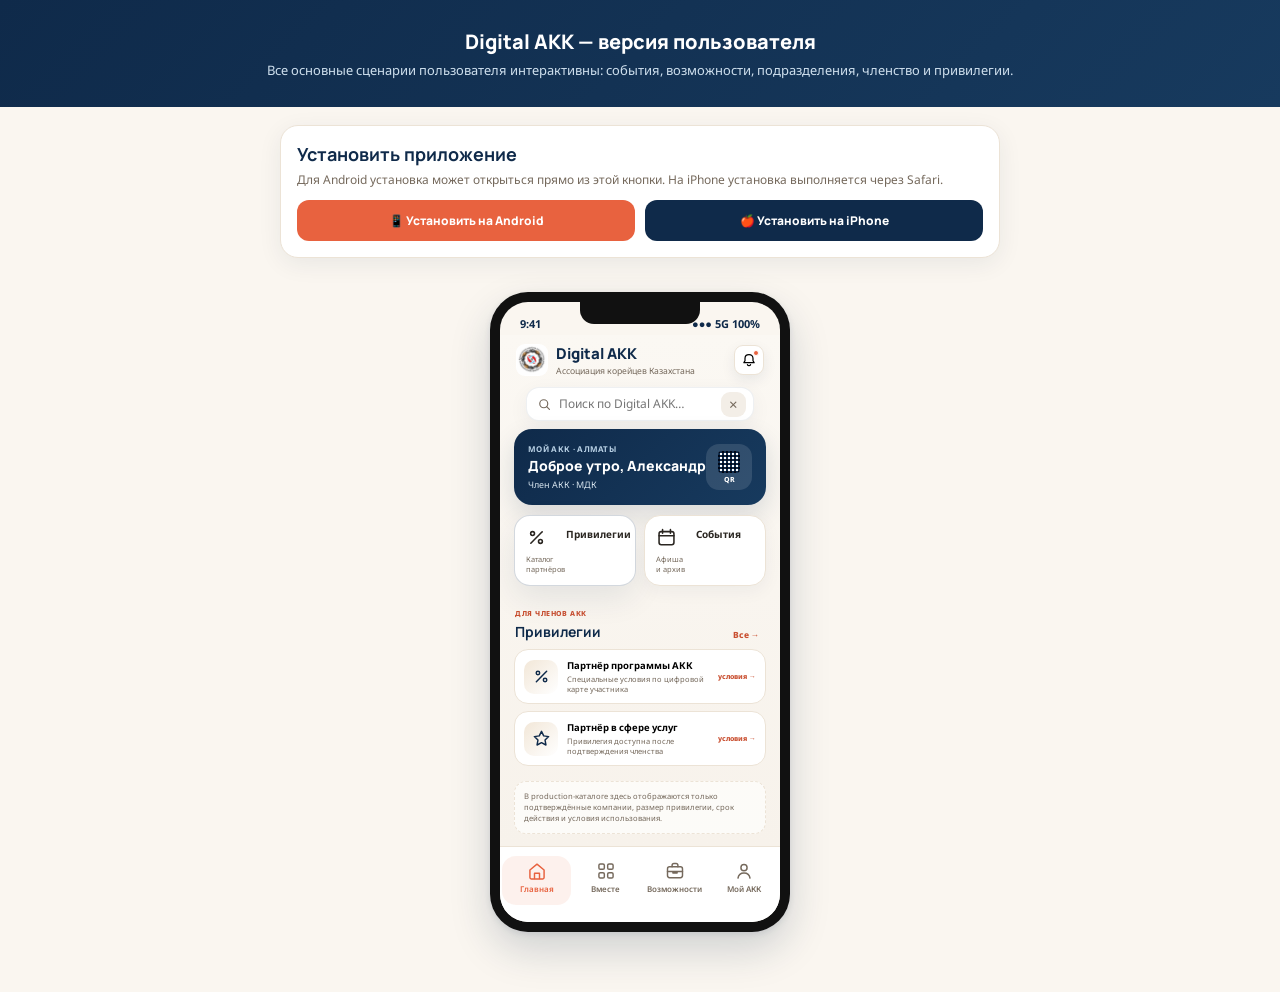
==== commit fab51d53: "Add files via upload" ====
--- a/index.html
+++ b/index.html
@@ -5,7 +5,7 @@
 <meta content="yes" name="apple-mobile-web-app-capable">
 <meta content="default" name="apple-mobile-web-app-status-bar-style">
 <meta content="#0f2a4a" name="theme-color">
-<title>Digital AKK — v13.1 polished interactive</title>
+<title>Digital AKK</title>
 <link href="https://fonts.googleapis.com" rel="preconnect">
 <link href="https://fonts.googleapis.com/css2?family=Manrope:wght@500;700;800&amp;family=Noto+Sans:wght@400;500;600;700&amp;display=swap" rel="stylesheet">
 <style>
@@ -834,7 +834,7 @@
 .reader-source-fallback-v15{background:#fff;border:1px solid var(--line);border-radius:12px;padding:10px;margin:10px 0;font-size:9px;line-height:1.5;color:var(--ink-soft)}
 .reader-source-fallback-v15 b{color:var(--navy)}
 </style>
-<link rel="stylesheet" href="./assets/app-DWPFIQMZ.css"><link rel="manifest" href="./manifest.webmanifest"><link rel="apple-touch-icon" href="./icons/icon-192.png"><link rel="icon" type="image/png" href="./icons/icon-192.png">
+<link rel="stylesheet" href="./app-DWPFIQMZ.css"><link rel="manifest" href="./manifest.webmanifest"><link rel="apple-touch-icon" href="./icon-192.png"><link rel="icon" type="image/png" href="./icon-192.png">
 </head>
 <body>
 <header class="demo-header">
@@ -859,7 +859,7 @@
 <template id="tpl-home">
 <div class="notch"></div><div class="status"><span>9:41</span><span>●●● 5G 100%</span></div>
 <div class="screen-body scroll v3-body home-v11">
-<div class="appbar v3-appbar modern-appbar"><div class="logo"><div class="logo-mark logo-clean"><img alt="АКК" src="./assets/028ea058625f1154.png" data-cms-src="attr-46"></div><div><div class="name"><span data-cms-key="text-0">Digital AKK</span></div><div class="app-sub"><span data-cms-key="text-1">Ассоциация корейцев Казахстана</span></div></div></div><button aria-label="Уведомления" class="icon-btn" data-goto="notifications" type="button"><svg aria-hidden="true" class="ui-svg" viewBox="0 0 24 24"><path d="M18 9.8c0-3.5-2.1-5.8-6-5.8s-6 2.3-6 5.8v3.4L4.3 16h15.4L18 13.2z"></path><path d="M9.7 19a2.5 2.5 0 0 0 4.6 0"></path></svg><i class="notify-dot"></i></button></div>
+<div class="appbar v3-appbar modern-appbar"><div class="logo"><div class="logo-mark logo-clean"><img alt="АКК" src="./akk-logo-current.jpg" data-cms-src="attr-46"></div><div><div class="name"><span data-cms-key="text-0">Digital AKK</span></div><div class="app-sub"><span data-cms-key="text-1">Ассоциация корейцев Казахстана</span></div></div></div><button aria-label="Уведомления" class="icon-btn" data-goto="notifications" type="button"><svg aria-hidden="true" class="ui-svg" viewBox="0 0 24 24"><path d="M18 9.8c0-3.5-2.1-5.8-6-5.8s-6 2.3-6 5.8v3.4L4.3 16h15.4L18 13.2z"></path><path d="M9.7 19a2.5 2.5 0 0 0 4.6 0"></path></svg><i class="notify-dot"></i></button></div>
 <div class="global-search-v11" data-cms-block="block-1"><svg aria-hidden="true" class="ui-svg" viewBox="0 0 24 24"><circle cx="10.8" cy="10.8" r="6.4"></circle><path d="m15.5 15.5 4.4 4.4"></path></svg><input autocomplete="off" id="global-app-search" placeholder="Поиск по Digital AKK…" type="search"><button data-clear-global-search="" type="button"><span data-cms-key="text-2">×</span></button></div>
 <div class="global-search-results" id="global-search-results" data-cms-block="block-2"></div><div aria-label="Открыть цифровую карту участника" class="hello hello-lower-v11" data-goto="member-card" role="button" tabindex="0" data-cms-block="block-3"><div><div class="hello-kicker"><span data-cms-key="text-3">Мой АКК · Алматы</span></div><div class="hello-title"><span data-cms-key="text-4">Доброе утро, Александр</span></div><div class="hello-sub"><span data-cms-key="text-5">Член АКК · МДК</span></div></div><div class="member-mini" data-goto="member-card" role="button" tabindex="0"><div class="qr-mini"></div><span><span data-cms-key="text-6">QR</span></span></div></div>
 <div class="home-switch-v11" data-cms-block="block-4">
@@ -923,12 +923,12 @@
 <div class="appbar"><div style="display:flex;align-items:center;min-width:0"><div><div class="name" style="font-size:16px"><span data-cms-key="text-0">Вместе</span></div><div class="app-sub"><span data-cms-key="text-1">Структурные направления и проекты АКК</span></div></div></div></div>
 <div class="open-data-note" data-cms-block="block-1"><b><span data-cms-key="text-2">Публичные данные</span></b><span><span data-cms-key="text-3">Снимок открытых источников на 26.08.2026. Карточки со значком ↗ открывают первоисточник.</span></span></div>
 <div class="brand-intro" data-cms-block="block-2"><b><span data-cms-key="text-4">Одна Ассоциация — разные пространства</span></b><span><span data-cms-key="text-5">Цифры и описания ниже взяты с публичных страниц АКК и организаций.</span></span></div>
-<div class="brand-stack" data-cms-block="block-3"><div class="brand-card akk-card-v11" data-goto="akk" role="button" tabindex="0"><div class="brand-logo contain"><img alt="АКК" src="./assets/028ea058625f1154.png" data-cms-src="attr-30"></div><div class="grow"><span><span data-cms-key="text-6">Ассоциация</span></span><b><span data-cms-key="text-7">Ассоциация корейцев Казахстана</span></b><small><span data-cms-key="text-8">Структура · руководство · контакты · филиалы</span></small></div><span><span data-cms-key="text-9">→</span></span></div>
-<div class="brand-card mdk-card" data-goto="mdk" role="button" tabindex="0"><div class="brand-logo"><img alt="МДК" src="./assets/e3f063966872ae4c.png" style="width:100%;height:100%;object-fit:cover;" data-cms-src="attr-31"></div><div class="grow"><span><span data-cms-key="text-10">Молодёжное движение</span></span><b><span data-cms-key="text-11">МДК</span></b><small><span data-cms-key="text-12">15 регионов · 1000+ активных участников</span></small></div><span><span data-cms-key="text-13">→</span></span></div>
-<div class="brand-card theatre-card" data-goto="teatr" role="button" tabindex="0"><div class="brand-logo"><img alt="Театр" src="./assets/b1975acf21b58a94.png" style="width:100%;height:100%;object-fit:cover;" data-cms-src="attr-32"></div><div class="grow"><span><span data-cms-key="text-14">Культура</span></span><b><span data-cms-key="text-15">Корейский театр</span></b><small><span data-cms-key="text-16">Основан в 1932 году · Алматы</span></small></div><span><span data-cms-key="text-17">→</span></span></div>
-<div class="brand-card gazeta-card" data-goto="gazeta" role="button" tabindex="0"><div class="brand-logo"><img alt="Корё Ильбо" src="./assets/e62d2a25e338a545.png" style="width:88%;height:88%;object-fit:contain;" data-cms-src="attr-33"></div><div class="grow"><span><span data-cms-key="text-18">Медиа и наследие</span></span><b><span data-cms-key="text-19">Корё ильбо</span></b><small><span data-cms-key="text-20">С 1923 года · еженедельная газета</span></small></div><span><span data-cms-key="text-21">→</span></span></div>
-<div class="brand-card business-card" data-goto="delovoy" role="button" tabindex="0"><div class="brand-logo"><img alt="Деловой клуб" src="./assets/ad10ec74e8baf050.png" style="width:84%;height:84%;object-fit:contain;margin:8%" data-cms-src="attr-34"></div><div class="grow"><span><span data-cms-key="text-22">Бизнес-сообщество</span></span><b><span data-cms-key="text-23">Деловой клуб</span></b><small><span data-cms-key="text-24">138 резидентов · 11 городов · 40 кандидатов</span></small></div><span><span data-cms-key="text-25">→</span></span></div>
-<div class="brand-card kpark-card-v3" data-goto="kpark" role="button" tabindex="0"><div class="brand-logo"><img alt="K-PARK" src="./assets/9cbf9eee8e3c0066.png" style="width:100%;height:100%;object-fit:cover;" data-cms-src="attr-35"></div><div class="grow"><span><span data-cms-key="text-26">Культурно-деловой центр</span></span><b><span data-cms-key="text-27">K-PARK</span></b><small><span data-cms-key="text-28">8,5 га · Golden District · открытие 2027</span></small></div><span><span data-cms-key="text-29">→</span></span></div>
+<div class="brand-stack" data-cms-block="block-3"><div class="brand-card akk-card-v11" data-goto="akk" role="button" tabindex="0"><div class="brand-logo contain"><img alt="АКК" src="./akk-logo-current.jpg" data-cms-src="attr-30"></div><div class="grow"><span><span data-cms-key="text-6">Ассоциация</span></span><b><span data-cms-key="text-7">Ассоциация корейцев Казахстана</span></b><small><span data-cms-key="text-8">Структура · руководство · контакты · филиалы</span></small></div><span><span data-cms-key="text-9">→</span></span></div>
+<div class="brand-card mdk-card" data-goto="mdk" role="button" tabindex="0"><div class="brand-logo"><img alt="МДК" src="./e3f063966872ae4c.png" style="width:100%;height:100%;object-fit:cover;" data-cms-src="attr-31"></div><div class="grow"><span><span data-cms-key="text-10">Молодёжное движение</span></span><b><span data-cms-key="text-11">МДК</span></b><small><span data-cms-key="text-12">15 регионов · 1000+ активных участников</span></small></div><span><span data-cms-key="text-13">→</span></span></div>
+<div class="brand-card theatre-card" data-goto="teatr" role="button" tabindex="0"><div class="brand-logo"><img alt="Театр" src="./b1975acf21b58a94.png" style="width:100%;height:100%;object-fit:cover;" data-cms-src="attr-32"></div><div class="grow"><span><span data-cms-key="text-14">Культура</span></span><b><span data-cms-key="text-15">Корейский театр</span></b><small><span data-cms-key="text-16">Основан в 1932 году · Алматы</span></small></div><span><span data-cms-key="text-17">→</span></span></div>
+<div class="brand-card gazeta-card" data-goto="gazeta" role="button" tabindex="0"><div class="brand-logo"><img alt="Корё Ильбо" src="./e62d2a25e338a545.png" style="width:88%;height:88%;object-fit:contain;" data-cms-src="attr-33"></div><div class="grow"><span><span data-cms-key="text-18">Медиа и наследие</span></span><b><span data-cms-key="text-19">Корё ильбо</span></b><small><span data-cms-key="text-20">С 1923 года · еженедельная газета</span></small></div><span><span data-cms-key="text-21">→</span></span></div>
+<div class="brand-card business-card" data-goto="delovoy" role="button" tabindex="0"><div class="brand-logo"><img alt="Деловой клуб" src="./ad10ec74e8baf050.png" style="width:84%;height:84%;object-fit:contain;margin:8%" data-cms-src="attr-34"></div><div class="grow"><span><span data-cms-key="text-22">Бизнес-сообщество</span></span><b><span data-cms-key="text-23">Деловой клуб</span></b><small><span data-cms-key="text-24">138 резидентов · 11 городов · 40 кандидатов</span></small></div><span><span data-cms-key="text-25">→</span></span></div>
+<div class="brand-card kpark-card-v3" data-goto="kpark" role="button" tabindex="0"><div class="brand-logo"><img alt="K-PARK" src="./9cbf9eee8e3c0066.png" style="width:100%;height:100%;object-fit:cover;" data-cms-src="attr-35"></div><div class="grow"><span><span data-cms-key="text-26">Культурно-деловой центр</span></span><b><span data-cms-key="text-27">K-PARK</span></b><small><span data-cms-key="text-28">8,5 га · Golden District · открытие 2027</span></small></div><span><span data-cms-key="text-29">→</span></span></div>
 </div>
 </div>
 <div class="tabbar v3-tabbar nav-v11"><div aria-label="Главная" class="tab" data-goto="home" role="button" tabindex="0"><svg aria-hidden="true" class="nav-svg" viewBox="0 0 24 24"><path d="M3.5 10.8 12 3.8l8.5 7v9.1a1.6 1.6 0 0 1-1.6 1.6H5.1a1.6 1.6 0 0 1-1.6-1.6z"></path><path d="M9 21v-6.2h6V21"></path></svg><span>Главная</span></div><div aria-label="Вместе" class="tab active" data-goto="connect" role="button" tabindex="0"><svg aria-hidden="true" class="nav-svg" viewBox="0 0 24 24"><rect height="6.5" rx="1.7" width="6.5" x="3.5" y="3.5"></rect><rect height="6.5" rx="1.7" width="6.5" x="14" y="3.5"></rect><rect height="6.5" rx="1.7" width="6.5" x="3.5" y="14"></rect><rect height="6.5" rx="1.7" width="6.5" x="14" y="14"></rect></svg><span>Вместе</span></div><div aria-label="Возможности" class="tab" data-goto="opportunities" role="button" tabindex="0"><svg aria-hidden="true" class="nav-svg" viewBox="0 0 24 24"><rect height="13" rx="2.5" width="18" x="3" y="7"></rect><path d="M8.5 7V5.3A2.3 2.3 0 0 1 10.8 3h2.4a2.3 2.3 0 0 1 2.3 2.3V7M3 12.5h18M9.5 12.5v2h5v-2"></path></svg><span style="font-size:7.6px">Возможности</span></div><div aria-label="Мой АКК" class="tab" data-goto="profile" role="button" tabindex="0"><svg aria-hidden="true" class="nav-svg" viewBox="0 0 24 24"><circle cx="12" cy="8" r="3.7"></circle><path d="M4.8 20.5c.6-4.1 3.3-6.2 7.2-6.2s6.6 2.1 7.2 6.2"></path></svg><span>Мой АКК</span></div></div></template>
@@ -969,7 +969,7 @@
 <button class="btn" data-action="create-announcement" style="width:100%;margin-top:10px" data-cms-block="block-3"><span data-cms-key="text-5">Разместить демо-объявление</span></button>
 </div>
 <div class="tabbar v3-tabbar nav-v11"><div aria-label="Главная" class="tab" data-goto="home" role="button" tabindex="0"><svg aria-hidden="true" class="nav-svg" viewBox="0 0 24 24"><path d="M3.5 10.8 12 3.8l8.5 7v9.1a1.6 1.6 0 0 1-1.6 1.6H5.1a1.6 1.6 0 0 1-1.6-1.6z"></path><path d="M9 21v-6.2h6V21"></path></svg><span>Главная</span></div><div aria-label="Вместе" class="tab" data-goto="connect" role="button" tabindex="0"><svg aria-hidden="true" class="nav-svg" viewBox="0 0 24 24"><rect height="6.5" rx="1.7" width="6.5" x="3.5" y="3.5"></rect><rect height="6.5" rx="1.7" width="6.5" x="14" y="3.5"></rect><rect height="6.5" rx="1.7" width="6.5" x="3.5" y="14"></rect><rect height="6.5" rx="1.7" width="6.5" x="14" y="14"></rect></svg><span>Вместе</span></div><div aria-label="Возможности" class="tab" data-goto="opportunities" role="button" tabindex="0"><svg aria-hidden="true" class="nav-svg" viewBox="0 0 24 24"><rect height="13" rx="2.5" width="18" x="3" y="7"></rect><path d="M8.5 7V5.3A2.3 2.3 0 0 1 10.8 3h2.4a2.3 2.3 0 0 1 2.3 2.3V7M3 12.5h18M9.5 12.5v2h5v-2"></path></svg><span style="font-size:7.6px">Возможности</span></div><div aria-label="Мой АКК" class="tab active" data-goto="profile" role="button" tabindex="0"><svg aria-hidden="true" class="nav-svg" viewBox="0 0 24 24"><circle cx="12" cy="8" r="3.7"></circle><path d="M4.8 20.5c.6-4.1 3.3-6.2 7.2-6.2s6.6 2.1 7.2 6.2"></path></svg><span>Мой АКК</span></div></div></template>
-<template id="tpl-delovoy"><div class="notch"></div><div class="status"><span>9:41</span><span>●●● 5G 100%</span></div><div class="screen-body scroll v3-body business-theme"><div class="appbar brand-appbar"><div class="brand-appbar-left"><button aria-label="Назад" class="icon-btn" data-goto="__back__" type="button"><svg aria-hidden="true" class="ui-svg" viewBox="0 0 24 24"><path d="M15.5 5 8.5 12l7 7"></path></svg></button><div class="brand-mini-logo"><img alt="Деловой клуб" src="./assets/ad10ec74e8baf050.png" data-cms-src="attr-31"></div><div class="brand-appbar-text"><div class="name"><span data-cms-key="text-0">Деловой клуб</span></div><div class="app-sub"><span data-cms-key="text-1">Бизнес-сообщество АКК</span></div></div></div></div><section class="brand-hero business-hero" data-cms-block="block-1"><div class="brand-hero-logo"><img alt="Логотип Делового клуба" src="./assets/ad10ec74e8baf050.png" data-cms-src="attr-32"></div><div class="brand-eyebrow"><span data-cms-key="text-2">BUSINESS COMMUNITY · AKK</span></div><h2><span data-cms-key="text-3">Связи, которые создают возможности</span></h2><p><span data-cms-key="text-4">Бизнесы, партнёрства, вакансии и деловые события внутри экосистемы АКК.</span></p></section><div class="brand-tabs" data-cms-block="block-2"><button class="brand-tab on" data-goto="delovoy"><span data-cms-key="text-5">Бизнес-каталог</span></button><button class="brand-tab" data-goto="danhab"><span data-cms-key="text-6">DANHAB</span></button><button class="brand-tab" data-goto="delovoy-structure"><span data-cms-key="text-7">Структура</span></button><button class="brand-tab" data-goto="delovoy-contacts"><span data-cms-key="text-8">Контакты</span></button></div><div class="biz-stats-v9" data-cms-block="block-3"><div class="biz-stat-v9"><b><span data-cms-key="text-9">138</span></b><span><span data-cms-key="text-10">резидентов*</span></span></div><div class="biz-stat-v9"><b><span data-cms-key="text-11">40</span></b><span><span data-cms-key="text-12">кандидатов*</span></span></div><div class="biz-stat-v9"><b><span data-cms-key="text-13">11</span></b><span><span data-cms-key="text-14">городов*</span></span></div></div><div class="quick-grid-v9 business-only-v11" data-cms-block="block-4"><button class="quick-tile-v9" data-goto="business-catalog"><span class="quick-ico"><svg aria-hidden="true" class="ui-svg" viewBox="0 0 24 24"><path d="M5 4h14a2 2 0 0 1 2 2v13H7a2 2 0 0 1-2-2z"></path><path d="M7 4v13a2 2 0 0 0-2-2H3V6a2 2 0 0 1 2-2zM10 8h7M10 12h7"></path></svg></span><b><span data-cms-key="text-15">Бизнес-каталог</span></b><span><span data-cms-key="text-16">Члены, резиденты и компании</span></span></button><button class="quick-tile-v9" data-goto="danhab"><span class="quick-ico"><svg aria-hidden="true" class="ui-svg" viewBox="0 0 24 24"><path d="M4 21V6.8L12 3l8 3.8V21M8 9h2M14 9h2M8 13h2M14 13h2M10 21v-4h4v4"></path></svg></span><b><span data-cms-key="text-17">DANHAB</span></b><span><span data-cms-key="text-18">Резиденты и крупный бизнес</span></span></button><button class="quick-tile-v9" data-goto="delovoy-structure"><span class="quick-ico"><svg aria-hidden="true" class="ui-svg" viewBox="0 0 24 24"><circle cx="12" cy="5" r="2"></circle><circle cx="6" cy="18" r="2"></circle><circle cx="18" cy="18" r="2"></circle><path d="M12 7v4M6 16v-3h12v3"></path></svg></span><b><span data-cms-key="text-19">Структура</span></b><span><span data-cms-key="text-20">Республиканский и региональные руководители</span></span></button></div><div class="magazine-head" data-cms-block="block-5"><b><span data-cms-key="text-21">Проекты клуба</span></b><span><span data-cms-key="text-22">Кликабельно</span></span></div><div class="editorial-list" data-cms-block="block-6"><button class="editorial-card" data-goto="business-activity-ai"><div class="editorial-thumb"><span data-cms-key="text-23">AI</span></div><div><small><span data-cms-key="text-24">ФОРУМ</span></small><h4><span data-cms-key="text-25">AI-4Room · Almaty International Forum</span></h4><p><span data-cms-key="text-26">Деловые связи, компании и будущие партнёрства.</span></p></div></button><button class="editorial-card" data-goto="business-activity-eco"><div class="editorial-thumb"><span data-cms-key="text-27">ECO</span></div><div><small><span data-cms-key="text-28">СОВМЕСТНО</span></small><h4><span data-cms-key="text-29">Экологическая акция АКК × ДК × МДК</span></h4><p><span data-cms-key="text-30">Пример проекта сразу нескольких подразделений.</span></p></div></button></div></div><div class="tabbar v3-tabbar nav-v11"><div aria-label="Главная" class="tab" data-goto="home" role="button" tabindex="0"><svg aria-hidden="true" class="nav-svg" viewBox="0 0 24 24"><path d="M3.5 10.8 12 3.8l8.5 7v9.1a1.6 1.6 0 0 1-1.6 1.6H5.1a1.6 1.6 0 0 1-1.6-1.6z"></path><path d="M9 21v-6.2h6V21"></path></svg><span>Главная</span></div><div aria-label="Вместе" class="tab active" data-goto="connect" role="button" tabindex="0"><svg aria-hidden="true" class="nav-svg" viewBox="0 0 24 24"><rect height="6.5" rx="1.7" width="6.5" x="3.5" y="3.5"></rect><rect height="6.5" rx="1.7" width="6.5" x="14" y="3.5"></rect><rect height="6.5" rx="1.7" width="6.5" x="3.5" y="14"></rect><rect height="6.5" rx="1.7" width="6.5" x="14" y="14"></rect></svg><span>Вместе</span></div><div aria-label="Возможности" class="tab" data-goto="opportunities" role="button" tabindex="0"><svg aria-hidden="true" class="nav-svg" viewBox="0 0 24 24"><rect height="13" rx="2.5" width="18" x="3" y="7"></rect><path d="M8.5 7V5.3A2.3 2.3 0 0 1 10.8 3h2.4a2.3 2.3 0 0 1 2.3 2.3V7M3 12.5h18M9.5 12.5v2h5v-2"></path></svg><span style="font-size:7.6px">Возможности</span></div><div aria-label="Мой АКК" class="tab" data-goto="profile" role="button" tabindex="0"><svg aria-hidden="true" class="nav-svg" viewBox="0 0 24 24"><circle cx="12" cy="8" r="3.7"></circle><path d="M4.8 20.5c.6-4.1 3.3-6.2 7.2-6.2s6.6 2.1 7.2 6.2"></path></svg><span>Мой АКК</span></div></div></template><template id="tpl-business-catalog"><div class="notch"></div><div class="status"><span>9:41</span><span>●●● 5G 100%</span></div><div class="screen-body scroll v3-body business-theme"><div class="appbar brand-appbar"><div class="brand-appbar-left"><button aria-label="Назад" class="icon-btn" data-goto="__back__" type="button"><svg aria-hidden="true" class="ui-svg" viewBox="0 0 24 24"><path d="M15.5 5 8.5 12l7 7"></path></svg></button><div class="brand-appbar-text"><div class="name"><span data-cms-key="text-0">Бизнес-каталог</span></div><div class="app-sub"><span data-cms-key="text-1">Члены, резиденты и компании Делового клуба</span></div></div></div></div><div class="business-catalog-intro-v13" data-cms-block="block-1"><b><span data-cms-key="text-2">Найдите человека или компанию</span></b><span><span data-cms-key="text-3">Каталог вынесен в отдельный экран: поиск и фильтр по городу работают одновременно. Нажатие на компанию открывает карточку бизнеса и связь с представителем.</span></span></div><div class="biz-filter-panel" data-filter-scope="business" data-cms-block="block-2"><input data-search-filter="business" placeholder="Компания, человек, отрасль…" type="search"><div class="row"><select data-city-filter="business"><option value="all">Все города</option><option>Актау</option><option>Актобе</option><option>Алматы</option><option>Астана</option><option>Караганда</option><option>Петропавловск</option><option>Талдыкорган</option><option>Шымкент</option></select><div class="tag" data-filter-count="business"><span data-cms-key="text-4">Найдено: 0</span></div></div></div><div class="business-list-v9" data-cms-block="block-3"><button class="biz-row-v9" data-action="business-info" data-city="Алматы" data-filter-item="business" data-name="Caspian Group" data-notes="Публичная связь через руководство АКК" data-person="Юрий Цхай" data-role="Председатель АКК" data-search="алматы caspian group юрий цхай инвестиции / девелопмент председатель акк" data-sector="Инвестиции / девелопмент" type="button" data-cms-data-notes="attr-77"><div aria-hidden="true" class="company-logo-v11 biz-logo-v9 brand-caspian" data-mark="CG"><span data-cms-key="text-5">CG</span></div><div class="biz-copy-v9"><b><span data-cms-key="text-6">Caspian Group</span></b><span><span data-cms-key="text-7">Инвестиции / девелопмент · Алматы</span></span><small><span data-cms-key="text-8">Юрий Цхай</span></small></div><div class="biz-arrow-v9"><span data-cms-key="text-9">›</span></div></button><button class="biz-row-v9" data-action="business-info" data-city="Алматы" data-filter-item="business" data-name="Shin-Line" data-notes="Директор группы компаний Shin-Line" data-person="Андрей Шин" data-role="Председатель Алматинского филиала" data-search="алматы shin-line андрей шин fmcg / мороженое председатель алматинского филиала" data-sector="FMCG / мороженое" type="button" data-cms-data-notes="attr-78"><div aria-hidden="true" class="company-logo-v11 biz-logo-v9 brand-shinline" data-mark="SL"><span data-cms-key="text-10">S</span></div><div class="biz-copy-v9"><b><span data-cms-key="text-11">Shin-Line</span></b><span><span data-cms-key="text-12">FMCG / мороженое · Алматы</span></span><small><span data-cms-key="text-13">Андрей Шин</span></small></div><div class="biz-arrow-v9"><span data-cms-key="text-14">›</span></div></button><button class="biz-row-v9" data-action="business-info" data-city="Алматы" data-filter-item="business" data-name="Hanok Restaurant &amp; Market" data-notes="Публично связан с Деловым клубом АКК" data-person="Виктор Ким" data-role="Деловой клуб" data-search="алматы hanok restaurant &amp; market виктор ким horeca / retail деловой клуб" data-sector="HoReCa / retail" type="button" data-cms-data-notes="attr-79"><div aria-hidden="true" class="company-logo-v11 biz-logo-v9 brand-hanok" data-mark="H"><span data-cms-key="text-15">HRM</span></div><div class="biz-copy-v9"><b><span data-cms-key="text-16">Hanok Restaurant &amp; Market</span></b><span><span data-cms-key="text-17">HoReCa / retail · Алматы</span></span><small><span data-cms-key="text-18">Виктор Ким</span></small></div><div class="biz-arrow-v9"><span data-cms-key="text-19">›</span></div></button><button class="biz-row-v9" data-action="business-info" data-city="Алматы" data-filter-item="business" data-name="Korean Electronics" data-notes="Публичный профиль в экосистеме АКК" data-person="Игорь Ли" data-role="Экосистема АКК" data-search="алматы korean electronics игорь ли электроника экосистема акк" data-sector="Электроника" type="button" data-cms-data-notes="attr-80"><div aria-hidden="true" class="company-logo-v11 biz-logo-v9" data-mark="KE"><span data-cms-key="text-20">KE</span></div><div class="biz-copy-v9"><b><span data-cms-key="text-21">Korean Electronics</span></b><span><span data-cms-key="text-22">Электроника · Алматы</span></span><small><span data-cms-key="text-23">Игорь Ли</span></small></div><div class="biz-arrow-v9"><span data-cms-key="text-24">›</span></div></button><button class="biz-row-v9" data-action="business-info" data-city="Алматы" data-filter-item="business" data-name="Korean Medical Travel" data-notes="Публичный профиль в экосистеме АКК" data-person="Светлана Кан" data-role="Экосистема АКК" data-search="алматы korean medical travel светлана кан медицинский туризм экосистема акк" data-sector="Медицинский туризм" type="button" data-cms-data-notes="attr-81"><div aria-hidden="true" class="company-logo-v11 biz-logo-v9" data-mark="KMT"><span data-cms-key="text-25">KMT</span></div><div class="biz-copy-v9"><b><span data-cms-key="text-26">Korean Medical Travel</span></b><span><span data-cms-key="text-27">Медицинский туризм · Алматы</span></span><small><span data-cms-key="text-28">Светлана Кан</span></small></div><div class="biz-arrow-v9"><span data-cms-key="text-29">›</span></div></button><button class="biz-row-v9" data-action="business-info" data-city="Астана" data-filter-item="business" data-name="ACM Partners" data-notes="Указано на официальной странице филиалов" data-person="Цой Евгений Борисович" data-role="Председатель филиала АКК" data-search="астана acm partners цой евгений борисович бизнес / консалтинг председатель филиала акк" data-sector="Бизнес / консалтинг" type="button" data-cms-data-notes="attr-82"><div aria-hidden="true" class="company-logo-v11 biz-logo-v9" data-mark="AP"><span data-cms-key="text-30">AP</span></div><div class="biz-copy-v9"><b><span data-cms-key="text-31">ACM Partners</span></b><span><span data-cms-key="text-32">Бизнес / консалтинг · Астана</span></span><small><span data-cms-key="text-33">Цой Евгений Борисович</span></small></div><div class="biz-arrow-v9"><span data-cms-key="text-34">›</span></div></button><button class="biz-row-v9" data-action="business-info" data-city="Актобе" data-filter-item="business" data-name="MKR PLUS" data-notes="Оптовые поставки средств защиты растений, удобрений и семян" data-person="Шек Юрий Анатольевич" data-role="Председатель филиала АКК" data-search="актобе mkr plus шек юрий анатольевич агро / дистрибуция председатель филиала акк" data-sector="Агро / дистрибуция" type="button" data-cms-data-notes="attr-83"><div aria-hidden="true" class="company-logo-v11 biz-logo-v9 brand-mkr" data-mark="MKR"><span data-cms-key="text-35">MP</span></div><div class="biz-copy-v9"><b><span data-cms-key="text-36">MKR PLUS</span></b><span><span data-cms-key="text-37">Агро / дистрибуция · Актобе</span></span><small><span data-cms-key="text-38">Шек Юрий Анатольевич</span></small></div><div class="biz-arrow-v9"><span data-cms-key="text-39">›</span></div></button><button class="biz-row-v9" data-action="business-info" data-city="Актобе" data-filter-item="business" data-name="SHEK GROUP / PUZO" data-notes="Сеть магазинов PUZO" data-person="Шек Юрий Анатольевич" data-role="Председатель филиала АКК" data-search="актобе shek group / puzo шек юрий анатольевич retail председатель филиала акк" data-sector="Retail" type="button" data-cms-data-notes="attr-84"><div aria-hidden="true" class="company-logo-v11 biz-logo-v9" data-mark="SG"><span data-cms-key="text-40">SGP</span></div><div class="biz-copy-v9"><b><span data-cms-key="text-41">SHEK GROUP / PUZO</span></b><span><span data-cms-key="text-42">Retail · Актобе</span></span><small><span data-cms-key="text-43">Шек Юрий Анатольевич</span></small></div><div class="biz-arrow-v9"><span data-cms-key="text-44">›</span></div></button><button class="biz-row-v9" data-action="business-info" data-city="Актау" data-filter-item="business" data-name="Caspi Oil Gas" data-notes="Главный геолог" data-person="Цой Валерий Яковлевич" data-role="Зам. председателя филиала" data-search="актау caspi oil gas цой валерий яковлевич нефтегаз зам. председателя филиала" data-sector="Нефтегаз" type="button" data-cms-data-notes="attr-85"><div aria-hidden="true" class="company-logo-v11 biz-logo-v9" data-mark="COG"><span data-cms-key="text-45">COG</span></div><div class="biz-copy-v9"><b><span data-cms-key="text-46">Caspi Oil Gas</span></b><span><span data-cms-key="text-47">Нефтегаз · Актау</span></span><small><span data-cms-key="text-48">Цой Валерий Яковлевич</span></small></div><div class="biz-arrow-v9"><span data-cms-key="text-49">›</span></div></button><button class="biz-row-v9" data-action="business-info" data-city="Караганда" data-filter-item="business" data-name="Ars Oil" data-notes="Директор Ars Oil" data-person="Байда Арсентий Иванович" data-role="Зам. председателя филиала" data-search="караганда ars oil байда арсентий иванович нефтепродукты / бизнес зам. председателя филиала" data-sector="Нефтепродукты / бизнес" type="button" data-cms-data-notes="attr-86"><div aria-hidden="true" class="company-logo-v11 biz-logo-v9" data-mark="AO"><span data-cms-key="text-50">AO</span></div><div class="biz-copy-v9"><b><span data-cms-key="text-51">Ars Oil</span></b><span><span data-cms-key="text-52">Нефтепродукты / бизнес · Караганда</span></span><small><span data-cms-key="text-53">Байда Арсентий Иванович</span></small></div><div class="biz-arrow-v9"><span data-cms-key="text-54">›</span></div></button><button class="biz-row-v9" data-action="business-info" data-city="Петропавловск" data-filter-item="business" data-name="Moronbon" data-notes="Директор ТОО Moronbon" data-person="Хан Алексей Евгеньевич" data-role="Председатель филиала" data-search="петропавловск moronbon хан алексей евгеньевич бизнес председатель филиала" data-sector="Бизнес" type="button" data-cms-data-notes="attr-87"><div aria-hidden="true" class="company-logo-v11 biz-logo-v9" data-mark="M"><span data-cms-key="text-55">M</span></div><div class="biz-copy-v9"><b><span data-cms-key="text-56">Moronbon</span></b><span><span data-cms-key="text-57">Бизнес · Петропавловск</span></span><small><span data-cms-key="text-58">Хан Алексей Евгеньевич</span></small></div><div class="biz-arrow-v9"><span data-cms-key="text-59">›</span></div></button><button class="biz-row-v9" data-action="business-info" data-city="Талдыкорган" data-filter-item="business" data-name="Шыгыс-Каратал" data-notes="Директор ТОО «Шыгыс-Каратал»" data-person="Ли Владимир Леонидович" data-role="Председатель филиала" data-search="талдыкорган шыгыс-каратал ли владимир леонидович бизнес председатель филиала" data-sector="Бизнес" type="button" data-cms-data-notes="attr-88"><div aria-hidden="true" class="company-logo-v11 biz-logo-v9" data-mark="ШК"><span data-cms-key="text-60">Ш</span></div><div class="biz-copy-v9"><b><span data-cms-key="text-61">Шыгыс-Каратал</span></b><span><span data-cms-key="text-62">Бизнес · Талдыкорган</span></span><small><span data-cms-key="text-63">Ли Владимир Леонидович</span></small></div><div class="biz-arrow-v9"><span data-cms-key="text-64">›</span></div></button><button class="biz-row-v9" data-action="business-info" data-city="Шымкент" data-filter-item="business" data-name="F&amp;B Int. / Beverage Trade" data-notes="Основатель компаний" data-person="Пан Юрий Радионович" data-role="Председатель филиала" data-search="шымкент f&amp;b int. / beverage trade пан юрий радионович fmcg / опт и розница председатель филиала" data-sector="FMCG / опт и розница" type="button" data-cms-data-notes="attr-89"><div aria-hidden="true" class="company-logo-v11 biz-logo-v9" data-mark="F&amp;B"><span data-cms-key="text-65">FBI</span></div><div class="biz-copy-v9"><b><span data-cms-key="text-66">F&amp;B Int. / Beverage Trade</span></b><span><span data-cms-key="text-67">FMCG / опт и розница · Шымкент</span></span><small><span data-cms-key="text-68">Пан Юрий Радионович</span></small></div><div class="biz-arrow-v9"><span data-cms-key="text-69">›</span></div></button><button class="biz-row-v9" data-action="business-info" data-city="Шымкент" data-filter-item="business" data-name="EMI Company" data-notes="Основатель и директор компании" data-person="Югай Александр Вячеславович" data-role="Зам. председателя филиала" data-search="шымкент emi company югай александр вячеславович шины / дистрибуция зам. председателя филиала" data-sector="Шины / дистрибуция" type="button" data-cms-data-notes="attr-90"><div aria-hidden="true" class="company-logo-v11 biz-logo-v9 brand-emi" data-mark="EMI"><span data-cms-key="text-70">EC</span></div><div class="biz-copy-v9"><b><span data-cms-key="text-71">EMI Company</span></b><span><span data-cms-key="text-72">Шины / дистрибуция · Шымкент</span></span><small><span data-cms-key="text-73">Югай Александр Вячеславович</span></small></div><div class="biz-arrow-v9"><span data-cms-key="text-74">›</span></div></button></div><div class="source-note-v9" data-no-results="business" style="display:none" data-cms-block="block-4"><span data-cms-key="text-75">По выбранным фильтрам бизнесов не найдено.</span></div><div class="source-note-v9" data-cms-block="block-5"><span data-cms-key="text-76">* Показатели и компании в этой демонстрационной версии основаны на публичных материалах АКК. Карточка компании не заменяет официальный актуальный реестр резидентов Делового клуба.</span></div></div><div class="tabbar v3-tabbar nav-v11"><div aria-label="Главная" class="tab" data-goto="home" role="button" tabindex="0"><svg aria-hidden="true" class="nav-svg" viewBox="0 0 24 24"><path d="M3.5 10.8 12 3.8l8.5 7v9.1a1.6 1.6 0 0 1-1.6 1.6H5.1a1.6 1.6 0 0 1-1.6-1.6z"></path><path d="M9 21v-6.2h6V21"></path></svg><span>Главная</span></div><div aria-label="Вместе" class="tab active" data-goto="connect" role="button" tabindex="0"><svg aria-hidden="true" class="nav-svg" viewBox="0 0 24 24"><rect height="6.5" rx="1.7" width="6.5" x="3.5" y="3.5"></rect><rect height="6.5" rx="1.7" width="6.5" x="14" y="3.5"></rect><rect height="6.5" rx="1.7" width="6.5" x="3.5" y="14"></rect><rect height="6.5" rx="1.7" width="6.5" x="14" y="14"></rect></svg><span>Вместе</span></div><div aria-label="Возможности" class="tab" data-goto="opportunities" role="button" tabindex="0"><svg aria-hidden="true" class="nav-svg" viewBox="0 0 24 24"><rect height="13" rx="2.5" width="18" x="3" y="7"></rect><path d="M8.5 7V5.3A2.3 2.3 0 0 1 10.8 3h2.4a2.3 2.3 0 0 1 2.3 2.3V7M3 12.5h18M9.5 12.5v2h5v-2"></path></svg><span style="font-size:7.6px">Возможности</span></div><div aria-label="Мой АКК" class="tab" data-goto="profile" role="button" tabindex="0"><svg aria-hidden="true" class="nav-svg" viewBox="0 0 24 24"><circle cx="12" cy="8" r="3.7"></circle><path d="M4.8 20.5c.6-4.1 3.3-6.2 7.2-6.2s6.6 2.1 7.2 6.2"></path></svg><span>Мой АКК</span></div></div></template>
+<template id="tpl-delovoy"><div class="notch"></div><div class="status"><span>9:41</span><span>●●● 5G 100%</span></div><div class="screen-body scroll v3-body business-theme"><div class="appbar brand-appbar"><div class="brand-appbar-left"><button aria-label="Назад" class="icon-btn" data-goto="__back__" type="button"><svg aria-hidden="true" class="ui-svg" viewBox="0 0 24 24"><path d="M15.5 5 8.5 12l7 7"></path></svg></button><div class="brand-mini-logo"><img alt="Деловой клуб" src="./ad10ec74e8baf050.png" data-cms-src="attr-31"></div><div class="brand-appbar-text"><div class="name"><span data-cms-key="text-0">Деловой клуб</span></div><div class="app-sub"><span data-cms-key="text-1">Бизнес-сообщество АКК</span></div></div></div></div><section class="brand-hero business-hero" data-cms-block="block-1"><div class="brand-hero-logo"><img alt="Логотип Делового клуба" src="./ad10ec74e8baf050.png" data-cms-src="attr-32"></div><div class="brand-eyebrow"><span data-cms-key="text-2">BUSINESS COMMUNITY · AKK</span></div><h2><span data-cms-key="text-3">Связи, которые создают возможности</span></h2><p><span data-cms-key="text-4">Бизнесы, партнёрства, вакансии и деловые события внутри экосистемы АКК.</span></p></section><div class="brand-tabs" data-cms-block="block-2"><button class="brand-tab on" data-goto="delovoy"><span data-cms-key="text-5">Бизнес-каталог</span></button><button class="brand-tab" data-goto="danhab"><span data-cms-key="text-6">DANHAB</span></button><button class="brand-tab" data-goto="delovoy-structure"><span data-cms-key="text-7">Структура</span></button><button class="brand-tab" data-goto="delovoy-contacts"><span data-cms-key="text-8">Контакты</span></button></div><div class="biz-stats-v9" data-cms-block="block-3"><div class="biz-stat-v9"><b><span data-cms-key="text-9">138</span></b><span><span data-cms-key="text-10">резидентов*</span></span></div><div class="biz-stat-v9"><b><span data-cms-key="text-11">40</span></b><span><span data-cms-key="text-12">кандидатов*</span></span></div><div class="biz-stat-v9"><b><span data-cms-key="text-13">11</span></b><span><span data-cms-key="text-14">городов*</span></span></div></div><div class="quick-grid-v9 business-only-v11" data-cms-block="block-4"><button class="quick-tile-v9" data-goto="business-catalog"><span class="quick-ico"><svg aria-hidden="true" class="ui-svg" viewBox="0 0 24 24"><path d="M5 4h14a2 2 0 0 1 2 2v13H7a2 2 0 0 1-2-2z"></path><path d="M7 4v13a2 2 0 0 0-2-2H3V6a2 2 0 0 1 2-2zM10 8h7M10 12h7"></path></svg></span><b><span data-cms-key="text-15">Бизнес-каталог</span></b><span><span data-cms-key="text-16">Члены, резиденты и компании</span></span></button><button class="quick-tile-v9" data-goto="danhab"><span class="quick-ico"><svg aria-hidden="true" class="ui-svg" viewBox="0 0 24 24"><path d="M4 21V6.8L12 3l8 3.8V21M8 9h2M14 9h2M8 13h2M14 13h2M10 21v-4h4v4"></path></svg></span><b><span data-cms-key="text-17">DANHAB</span></b><span><span data-cms-key="text-18">Резиденты и крупный бизнес</span></span></button><button class="quick-tile-v9" data-goto="delovoy-structure"><span class="quick-ico"><svg aria-hidden="true" class="ui-svg" viewBox="0 0 24 24"><circle cx="12" cy="5" r="2"></circle><circle cx="6" cy="18" r="2"></circle><circle cx="18" cy="18" r="2"></circle><path d="M12 7v4M6 16v-3h12v3"></path></svg></span><b><span data-cms-key="text-19">Структура</span></b><span><span data-cms-key="text-20">Республиканский и региональные руководители</span></span></button></div><div class="magazine-head" data-cms-block="block-5"><b><span data-cms-key="text-21">Проекты клуба</span></b><span><span data-cms-key="text-22">Кликабельно</span></span></div><div class="editorial-list" data-cms-block="block-6"><button class="editorial-card" data-goto="business-activity-ai"><div class="editorial-thumb"><span data-cms-key="text-23">AI</span></div><div><small><span data-cms-key="text-24">ФОРУМ</span></small><h4><span data-cms-key="text-25">AI-4Room · Almaty International Forum</span></h4><p><span data-cms-key="text-26">Деловые связи, компании и будущие партнёрства.</span></p></div></button><button class="editorial-card" data-goto="business-activity-eco"><div class="editorial-thumb"><span data-cms-key="text-27">ECO</span></div><div><small><span data-cms-key="text-28">СОВМЕСТНО</span></small><h4><span data-cms-key="text-29">Экологическая акция АКК × ДК × МДК</span></h4><p><span data-cms-key="text-30">Пример проекта сразу нескольких подразделений.</span></p></div></button></div></div><div class="tabbar v3-tabbar nav-v11"><div aria-label="Главная" class="tab" data-goto="home" role="button" tabindex="0"><svg aria-hidden="true" class="nav-svg" viewBox="0 0 24 24"><path d="M3.5 10.8 12 3.8l8.5 7v9.1a1.6 1.6 0 0 1-1.6 1.6H5.1a1.6 1.6 0 0 1-1.6-1.6z"></path><path d="M9 21v-6.2h6V21"></path></svg><span>Главная</span></div><div aria-label="Вместе" class="tab active" data-goto="connect" role="button" tabindex="0"><svg aria-hidden="true" class="nav-svg" viewBox="0 0 24 24"><rect height="6.5" rx="1.7" width="6.5" x="3.5" y="3.5"></rect><rect height="6.5" rx="1.7" width="6.5" x="14" y="3.5"></rect><rect height="6.5" rx="1.7" width="6.5" x="3.5" y="14"></rect><rect height="6.5" rx="1.7" width="6.5" x="14" y="14"></rect></svg><span>Вместе</span></div><div aria-label="Возможности" class="tab" data-goto="opportunities" role="button" tabindex="0"><svg aria-hidden="true" class="nav-svg" viewBox="0 0 24 24"><rect height="13" rx="2.5" width="18" x="3" y="7"></rect><path d="M8.5 7V5.3A2.3 2.3 0 0 1 10.8 3h2.4a2.3 2.3 0 0 1 2.3 2.3V7M3 12.5h18M9.5 12.5v2h5v-2"></path></svg><span style="font-size:7.6px">Возможности</span></div><div aria-label="Мой АКК" class="tab" data-goto="profile" role="button" tabindex="0"><svg aria-hidden="true" class="nav-svg" viewBox="0 0 24 24"><circle cx="12" cy="8" r="3.7"></circle><path d="M4.8 20.5c.6-4.1 3.3-6.2 7.2-6.2s6.6 2.1 7.2 6.2"></path></svg><span>Мой АКК</span></div></div></template><template id="tpl-business-catalog"><div class="notch"></div><div class="status"><span>9:41</span><span>●●● 5G 100%</span></div><div class="screen-body scroll v3-body business-theme"><div class="appbar brand-appbar"><div class="brand-appbar-left"><button aria-label="Назад" class="icon-btn" data-goto="__back__" type="button"><svg aria-hidden="true" class="ui-svg" viewBox="0 0 24 24"><path d="M15.5 5 8.5 12l7 7"></path></svg></button><div class="brand-appbar-text"><div class="name"><span data-cms-key="text-0">Бизнес-каталог</span></div><div class="app-sub"><span data-cms-key="text-1">Члены, резиденты и компании Делового клуба</span></div></div></div></div><div class="business-catalog-intro-v13" data-cms-block="block-1"><b><span data-cms-key="text-2">Найдите человека или компанию</span></b><span><span data-cms-key="text-3">Каталог вынесен в отдельный экран: поиск и фильтр по городу работают одновременно. Нажатие на компанию открывает карточку бизнеса и связь с представителем.</span></span></div><div class="biz-filter-panel" data-filter-scope="business" data-cms-block="block-2"><input data-search-filter="business" placeholder="Компания, человек, отрасль…" type="search"><div class="row"><select data-city-filter="business"><option value="all">Все города</option><option>Актау</option><option>Актобе</option><option>Алматы</option><option>Астана</option><option>Караганда</option><option>Петропавловск</option><option>Талдыкорган</option><option>Шымкент</option></select><div class="tag" data-filter-count="business"><span data-cms-key="text-4">Найдено: 0</span></div></div></div><div class="business-list-v9" data-cms-block="block-3"><button class="biz-row-v9" data-action="business-info" data-city="Алматы" data-filter-item="business" data-name="Caspian Group" data-notes="Публичная связь через руководство АКК" data-person="Юрий Цхай" data-role="Председатель АКК" data-search="алматы caspian group юрий цхай инвестиции / девелопмент председатель акк" data-sector="Инвестиции / девелопмент" type="button" data-cms-data-notes="attr-77"><div aria-hidden="true" class="company-logo-v11 biz-logo-v9 brand-caspian" data-mark="CG"><span data-cms-key="text-5">CG</span></div><div class="biz-copy-v9"><b><span data-cms-key="text-6">Caspian Group</span></b><span><span data-cms-key="text-7">Инвестиции / девелопмент · Алматы</span></span><small><span data-cms-key="text-8">Юрий Цхай</span></small></div><div class="biz-arrow-v9"><span data-cms-key="text-9">›</span></div></button><button class="biz-row-v9" data-action="business-info" data-city="Алматы" data-filter-item="business" data-name="Shin-Line" data-notes="Директор группы компаний Shin-Line" data-person="Андрей Шин" data-role="Председатель Алматинского филиала" data-search="алматы shin-line андрей шин fmcg / мороженое председатель алматинского филиала" data-sector="FMCG / мороженое" type="button" data-cms-data-notes="attr-78"><div aria-hidden="true" class="company-logo-v11 biz-logo-v9 brand-shinline" data-mark="SL"><span data-cms-key="text-10">S</span></div><div class="biz-copy-v9"><b><span data-cms-key="text-11">Shin-Line</span></b><span><span data-cms-key="text-12">FMCG / мороженое · Алматы</span></span><small><span data-cms-key="text-13">Андрей Шин</span></small></div><div class="biz-arrow-v9"><span data-cms-key="text-14">›</span></div></button><button class="biz-row-v9" data-action="business-info" data-city="Алматы" data-filter-item="business" data-name="Hanok Restaurant &amp; Market" data-notes="Публично связан с Деловым клубом АКК" data-person="Виктор Ким" data-role="Деловой клуб" data-search="алматы hanok restaurant &amp; market виктор ким horeca / retail деловой клуб" data-sector="HoReCa / retail" type="button" data-cms-data-notes="attr-79"><div aria-hidden="true" class="company-logo-v11 biz-logo-v9 brand-hanok" data-mark="H"><span data-cms-key="text-15">HRM</span></div><div class="biz-copy-v9"><b><span data-cms-key="text-16">Hanok Restaurant &amp; Market</span></b><span><span data-cms-key="text-17">HoReCa / retail · Алматы</span></span><small><span data-cms-key="text-18">Виктор Ким</span></small></div><div class="biz-arrow-v9"><span data-cms-key="text-19">›</span></div></button><button class="biz-row-v9" data-action="business-info" data-city="Алматы" data-filter-item="business" data-name="Korean Electronics" data-notes="Публичный профиль в экосистеме АКК" data-person="Игорь Ли" data-role="Экосистема АКК" data-search="алматы korean electronics игорь ли электроника экосистема акк" data-sector="Электроника" type="button" data-cms-data-notes="attr-80"><div aria-hidden="true" class="company-logo-v11 biz-logo-v9" data-mark="KE"><span data-cms-key="text-20">KE</span></div><div class="biz-copy-v9"><b><span data-cms-key="text-21">Korean Electronics</span></b><span><span data-cms-key="text-22">Электроника · Алматы</span></span><small><span data-cms-key="text-23">Игорь Ли</span></small></div><div class="biz-arrow-v9"><span data-cms-key="text-24">›</span></div></button><button class="biz-row-v9" data-action="business-info" data-city="Алматы" data-filter-item="business" data-name="Korean Medical Travel" data-notes="Публичный профиль в экосистеме АКК" data-person="Светлана Кан" data-role="Экосистема АКК" data-search="алматы korean medical travel светлана кан медицинский туризм экосистема акк" data-sector="Медицинский туризм" type="button" data-cms-data-notes="attr-81"><div aria-hidden="true" class="company-logo-v11 biz-logo-v9" data-mark="KMT"><span data-cms-key="text-25">KMT</span></div><div class="biz-copy-v9"><b><span data-cms-key="text-26">Korean Medical Travel</span></b><span><span data-cms-key="text-27">Медицинский туризм · Алматы</span></span><small><span data-cms-key="text-28">Светлана Кан</span></small></div><div class="biz-arrow-v9"><span data-cms-key="text-29">›</span></div></button><button class="biz-row-v9" data-action="business-info" data-city="Астана" data-filter-item="business" data-name="ACM Partners" data-notes="Указано на официальной странице филиалов" data-person="Цой Евгений Борисович" data-role="Председатель филиала АКК" data-search="астана acm partners цой евгений борисович бизнес / консалтинг председатель филиала акк" data-sector="Бизнес / консалтинг" type="button" data-cms-data-notes="attr-82"><div aria-hidden="true" class="company-logo-v11 biz-logo-v9" data-mark="AP"><span data-cms-key="text-30">AP</span></div><div class="biz-copy-v9"><b><span data-cms-key="text-31">ACM Partners</span></b><span><span data-cms-key="text-32">Бизнес / консалтинг · Астана</span></span><small><span data-cms-key="text-33">Цой Евгений Борисович</span></small></div><div class="biz-arrow-v9"><span data-cms-key="text-34">›</span></div></button><button class="biz-row-v9" data-action="business-info" data-city="Актобе" data-filter-item="business" data-name="MKR PLUS" data-notes="Оптовые поставки средств защиты растений, удобрений и семян" data-person="Шек Юрий Анатольевич" data-role="Председатель филиала АКК" data-search="актобе mkr plus шек юрий анатольевич агро / дистрибуция председатель филиала акк" data-sector="Агро / дистрибуция" type="button" data-cms-data-notes="attr-83"><div aria-hidden="true" class="company-logo-v11 biz-logo-v9 brand-mkr" data-mark="MKR"><span data-cms-key="text-35">MP</span></div><div class="biz-copy-v9"><b><span data-cms-key="text-36">MKR PLUS</span></b><span><span data-cms-key="text-37">Агро / дистрибуция · Актобе</span></span><small><span data-cms-key="text-38">Шек Юрий Анатольевич</span></small></div><div class="biz-arrow-v9"><span data-cms-key="text-39">›</span></div></button><button class="biz-row-v9" data-action="business-info" data-city="Актобе" data-filter-item="business" data-name="SHEK GROUP / PUZO" data-notes="Сеть магазинов PUZO" data-person="Шек Юрий Анатольевич" data-role="Председатель филиала АКК" data-search="актобе shek group / puzo шек юрий анатольевич retail председатель филиала акк" data-sector="Retail" type="button" data-cms-data-notes="attr-84"><div aria-hidden="true" class="company-logo-v11 biz-logo-v9" data-mark="SG"><span data-cms-key="text-40">SGP</span></div><div class="biz-copy-v9"><b><span data-cms-key="text-41">SHEK GROUP / PUZO</span></b><span><span data-cms-key="text-42">Retail · Актобе</span></span><small><span data-cms-key="text-43">Шек Юрий Анатольевич</span></small></div><div class="biz-arrow-v9"><span data-cms-key="text-44">›</span></div></button><button class="biz-row-v9" data-action="business-info" data-city="Актау" data-filter-item="business" data-name="Caspi Oil Gas" data-notes="Главный геолог" data-person="Цой Валерий Яковлевич" data-role="Зам. председателя филиала" data-search="актау caspi oil gas цой валерий яковлевич нефтегаз зам. председателя филиала" data-sector="Нефтегаз" type="button" data-cms-data-notes="attr-85"><div aria-hidden="true" class="company-logo-v11 biz-logo-v9" data-mark="COG"><span data-cms-key="text-45">COG</span></div><div class="biz-copy-v9"><b><span data-cms-key="text-46">Caspi Oil Gas</span></b><span><span data-cms-key="text-47">Нефтегаз · Актау</span></span><small><span data-cms-key="text-48">Цой Валерий Яковлевич</span></small></div><div class="biz-arrow-v9"><span data-cms-key="text-49">›</span></div></button><button class="biz-row-v9" data-action="business-info" data-city="Караганда" data-filter-item="business" data-name="Ars Oil" data-notes="Директор Ars Oil" data-person="Байда Арсентий Иванович" data-role="Зам. председателя филиала" data-search="караганда ars oil байда арсентий иванович нефтепродукты / бизнес зам. председателя филиала" data-sector="Нефтепродукты / бизнес" type="button" data-cms-data-notes="attr-86"><div aria-hidden="true" class="company-logo-v11 biz-logo-v9" data-mark="AO"><span data-cms-key="text-50">AO</span></div><div class="biz-copy-v9"><b><span data-cms-key="text-51">Ars Oil</span></b><span><span data-cms-key="text-52">Нефтепродукты / бизнес · Караганда</span></span><small><span data-cms-key="text-53">Байда Арсентий Иванович</span></small></div><div class="biz-arrow-v9"><span data-cms-key="text-54">›</span></div></button><button class="biz-row-v9" data-action="business-info" data-city="Петропавловск" data-filter-item="business" data-name="Moronbon" data-notes="Директор ТОО Moronbon" data-person="Хан Алексей Евгеньевич" data-role="Председатель филиала" data-search="петропавловск moronbon хан алексей евгеньевич бизнес председатель филиала" data-sector="Бизнес" type="button" data-cms-data-notes="attr-87"><div aria-hidden="true" class="company-logo-v11 biz-logo-v9" data-mark="M"><span data-cms-key="text-55">M</span></div><div class="biz-copy-v9"><b><span data-cms-key="text-56">Moronbon</span></b><span><span data-cms-key="text-57">Бизнес · Петропавловск</span></span><small><span data-cms-key="text-58">Хан Алексей Евгеньевич</span></small></div><div class="biz-arrow-v9"><span data-cms-key="text-59">›</span></div></button><button class="biz-row-v9" data-action="business-info" data-city="Талдыкорган" data-filter-item="business" data-name="Шыгыс-Каратал" data-notes="Директор ТОО «Шыгыс-Каратал»" data-person="Ли Владимир Леонидович" data-role="Председатель филиала" data-search="талдыкорган шыгыс-каратал ли владимир леонидович бизнес председатель филиала" data-sector="Бизнес" type="button" data-cms-data-notes="attr-88"><div aria-hidden="true" class="company-logo-v11 biz-logo-v9" data-mark="ШК"><span data-cms-key="text-60">Ш</span></div><div class="biz-copy-v9"><b><span data-cms-key="text-61">Шыгыс-Каратал</span></b><span><span data-cms-key="text-62">Бизнес · Талдыкорган</span></span><small><span data-cms-key="text-63">Ли Владимир Леонидович</span></small></div><div class="biz-arrow-v9"><span data-cms-key="text-64">›</span></div></button><button class="biz-row-v9" data-action="business-info" data-city="Шымкент" data-filter-item="business" data-name="F&amp;B Int. / Beverage Trade" data-notes="Основатель компаний" data-person="Пан Юрий Радионович" data-role="Председатель филиала" data-search="шымкент f&amp;b int. / beverage trade пан юрий радионович fmcg / опт и розница председатель филиала" data-sector="FMCG / опт и розница" type="button" data-cms-data-notes="attr-89"><div aria-hidden="true" class="company-logo-v11 biz-logo-v9" data-mark="F&amp;B"><span data-cms-key="text-65">FBI</span></div><div class="biz-copy-v9"><b><span data-cms-key="text-66">F&amp;B Int. / Beverage Trade</span></b><span><span data-cms-key="text-67">FMCG / опт и розница · Шымкент</span></span><small><span data-cms-key="text-68">Пан Юрий Радионович</span></small></div><div class="biz-arrow-v9"><span data-cms-key="text-69">›</span></div></button><button class="biz-row-v9" data-action="business-info" data-city="Шымкент" data-filter-item="business" data-name="EMI Company" data-notes="Основатель и директор компании" data-person="Югай Александр Вячеславович" data-role="Зам. председателя филиала" data-search="шымкент emi company югай александр вячеславович шины / дистрибуция зам. председателя филиала" data-sector="Шины / дистрибуция" type="button" data-cms-data-notes="attr-90"><div aria-hidden="true" class="company-logo-v11 biz-logo-v9 brand-emi" data-mark="EMI"><span data-cms-key="text-70">EC</span></div><div class="biz-copy-v9"><b><span data-cms-key="text-71">EMI Company</span></b><span><span data-cms-key="text-72">Шины / дистрибуция · Шымкент</span></span><small><span data-cms-key="text-73">Югай Александр Вячеславович</span></small></div><div class="biz-arrow-v9"><span data-cms-key="text-74">›</span></div></button></div><div class="source-note-v9" data-no-results="business" style="display:none" data-cms-block="block-4"><span data-cms-key="text-75">По выбранным фильтрам бизнесов не найдено.</span></div><div class="source-note-v9" data-cms-block="block-5"><span data-cms-key="text-76">* Показатели и компании в этой демонстрационной версии основаны на публичных материалах АКК. Карточка компании не заменяет официальный актуальный реестр резидентов Делового клуба.</span></div></div><div class="tabbar v3-tabbar nav-v11"><div aria-label="Главная" class="tab" data-goto="home" role="button" tabindex="0"><svg aria-hidden="true" class="nav-svg" viewBox="0 0 24 24"><path d="M3.5 10.8 12 3.8l8.5 7v9.1a1.6 1.6 0 0 1-1.6 1.6H5.1a1.6 1.6 0 0 1-1.6-1.6z"></path><path d="M9 21v-6.2h6V21"></path></svg><span>Главная</span></div><div aria-label="Вместе" class="tab active" data-goto="connect" role="button" tabindex="0"><svg aria-hidden="true" class="nav-svg" viewBox="0 0 24 24"><rect height="6.5" rx="1.7" width="6.5" x="3.5" y="3.5"></rect><rect height="6.5" rx="1.7" width="6.5" x="14" y="3.5"></rect><rect height="6.5" rx="1.7" width="6.5" x="3.5" y="14"></rect><rect height="6.5" rx="1.7" width="6.5" x="14" y="14"></rect></svg><span>Вместе</span></div><div aria-label="Возможности" class="tab" data-goto="opportunities" role="button" tabindex="0"><svg aria-hidden="true" class="nav-svg" viewBox="0 0 24 24"><rect height="13" rx="2.5" width="18" x="3" y="7"></rect><path d="M8.5 7V5.3A2.3 2.3 0 0 1 10.8 3h2.4a2.3 2.3 0 0 1 2.3 2.3V7M3 12.5h18M9.5 12.5v2h5v-2"></path></svg><span style="font-size:7.6px">Возможности</span></div><div aria-label="Мой АКК" class="tab" data-goto="profile" role="button" tabindex="0"><svg aria-hidden="true" class="nav-svg" viewBox="0 0 24 24"><circle cx="12" cy="8" r="3.7"></circle><path d="M4.8 20.5c.6-4.1 3.3-6.2 7.2-6.2s6.6 2.1 7.2 6.2"></path></svg><span>Мой АКК</span></div></div></template>
 <template id="tpl-danhab"><div class="notch"></div><div class="status"><span>9:41</span><span>●●● 5G 100%</span></div>
 <div class="screen-body scroll v3-body">
 <div class="appbar"><div style="display:flex;align-items:center;min-width:0"><div aria-label="Назад" class="icon-btn" data-goto="__back__" role="button" style="margin-right:8px" tabindex="0"><svg aria-hidden="true" class="ui-svg" viewBox="0 0 24 24"><path d="M15.5 5 8.5 12l7 7"></path></svg></div><div><div class="name" style="font-size:16px"><span data-cms-key="text-0">DANHAB</span></div><div class="app-sub"><span data-cms-key="text-1">Бизнес-направление</span></div></div></div></div>
@@ -978,13 +978,13 @@
 <div class="source-row" data-cms-block="block-3"><a class="external-btn" href="https://koreans.kz/business-club" rel="noopener" target="_blank" data-cms-href="attr-9"><span data-cms-key="text-7">Деловой клуб АКК ↗</span></a></div>
 </div>
 <div class="tabbar v3-tabbar nav-v11"><div aria-label="Главная" class="tab" data-goto="home" role="button" tabindex="0"><svg aria-hidden="true" class="nav-svg" viewBox="0 0 24 24"><path d="M3.5 10.8 12 3.8l8.5 7v9.1a1.6 1.6 0 0 1-1.6 1.6H5.1a1.6 1.6 0 0 1-1.6-1.6z"></path><path d="M9 21v-6.2h6V21"></path></svg><span>Главная</span></div><div aria-label="Вместе" class="tab active" data-goto="connect" role="button" tabindex="0"><svg aria-hidden="true" class="nav-svg" viewBox="0 0 24 24"><rect height="6.5" rx="1.7" width="6.5" x="3.5" y="3.5"></rect><rect height="6.5" rx="1.7" width="6.5" x="14" y="3.5"></rect><rect height="6.5" rx="1.7" width="6.5" x="3.5" y="14"></rect><rect height="6.5" rx="1.7" width="6.5" x="14" y="14"></rect></svg><span>Вместе</span></div><div aria-label="Возможности" class="tab" data-goto="opportunities" role="button" tabindex="0"><svg aria-hidden="true" class="nav-svg" viewBox="0 0 24 24"><rect height="13" rx="2.5" width="18" x="3" y="7"></rect><path d="M8.5 7V5.3A2.3 2.3 0 0 1 10.8 3h2.4a2.3 2.3 0 0 1 2.3 2.3V7M3 12.5h18M9.5 12.5v2h5v-2"></path></svg><span style="font-size:7.6px">Возможности</span></div><div aria-label="Мой АКК" class="tab" data-goto="profile" role="button" tabindex="0"><svg aria-hidden="true" class="nav-svg" viewBox="0 0 24 24"><circle cx="12" cy="8" r="3.7"></circle><path d="M4.8 20.5c.6-4.1 3.3-6.2 7.2-6.2s6.6 2.1 7.2 6.2"></path></svg><span>Мой АКК</span></div></div></template>
-<template id="tpl-teatr"><div class="notch"></div><div class="status"><span>9:41</span><span>●●● 5G 100%</span></div><div class="screen-body scroll v3-body"><div class="appbar brand-appbar"><div class="brand-appbar-left"><button aria-label="Назад" class="icon-btn" data-goto="__back__" type="button"><svg aria-hidden="true" class="ui-svg" viewBox="0 0 24 24"><path d="M15.5 5 8.5 12l7 7"></path></svg></button><div class="brand-mini-logo"><img alt="Корейский театр" src="./assets/b1975acf21b58a94.png" data-cms-src="attr-26"></div><div class="brand-appbar-text"><div class="name"><span data-cms-key="text-0">Корейский театр</span></div><div class="app-sub"><span data-cms-key="text-1">Республиканский академический театр</span></div></div></div></div><section class="brand-hero theatre-hero" data-cms-block="block-1"><div class="brand-hero-logo"><img alt="Логотип Корейского театра" src="./assets/b1975acf21b58a94.png" data-cms-src="attr-27"></div><div class="brand-eyebrow"><span data-cms-key="text-2">Korean Theatre · Алматы</span></div><h2><span data-cms-key="text-3">Сцена, которая хранит историю</span></h2><p><span data-cms-key="text-4">Афиша, спектакли, артисты и события Корейского театра — внутри Digital AKK.</span></p></section><div class="brand-tabs" data-cms-block="block-2"><button class="brand-tab on" data-goto="teatr"><span data-cms-key="text-5">Главная</span></button><button class="brand-tab" data-goto="teatr-afisha"><span data-cms-key="text-6">Афиша</span></button><button class="brand-tab" data-goto="teatr-artists"><span data-cms-key="text-7">Артисты</span></button><button class="brand-tab" data-goto="teatr-contacts"><span data-cms-key="text-8">Контакты</span></button></div><div class="poster-carousel-v11" data-cms-block="block-3"><button class="poster-card-v11" data-goto="show-havana"><img alt="Однажды в Гаване" src="https://api-gw.ticketon.kz/f3/v1/images/c3d1c3b3-b82b-41b5-95be-159f27719c78.jpg" data-cms-src="attr-28"><span><span data-cms-key="text-9">30 августа</span></span><b><span data-cms-key="text-10">Однажды в Гаване</span></b></button><button class="poster-card-v11" data-goto="show-detail"><img alt="Любовь и трагедия" src="https://files.youticket.kz/ticketing-public/events/a14d33bfb2974e018812d35be19d9e8c/detail-image-1787034879713.webp" data-cms-src="attr-29"><span><span data-cms-key="text-11">28 сентября</span></span><b><span data-cms-key="text-12">Любовь и трагедия</span></b></button><button class="poster-card-v11" data-goto="event-detail"><img alt="Театр мчится вперед" src="https://api-gw.ticketon.kz/f3/v1/images/355abe30-c3fb-4a54-a883-3b2503b776fe.jpeg" data-cms-src="attr-30"><span><span data-cms-key="text-13">27 августа</span></span><b><span data-cms-key="text-14">Театр мчится вперед!</span></b></button></div><div class="magazine-head" data-cms-block="block-4"><b><span data-cms-key="text-15">Рекомендуем</span></b><span><span data-cms-key="text-16">Смотреть всё</span></span></div><div class="poster-list-v13" data-cms-block="block-5">
+<template id="tpl-teatr"><div class="notch"></div><div class="status"><span>9:41</span><span>●●● 5G 100%</span></div><div class="screen-body scroll v3-body"><div class="appbar brand-appbar"><div class="brand-appbar-left"><button aria-label="Назад" class="icon-btn" data-goto="__back__" type="button"><svg aria-hidden="true" class="ui-svg" viewBox="0 0 24 24"><path d="M15.5 5 8.5 12l7 7"></path></svg></button><div class="brand-mini-logo"><img alt="Корейский театр" src="./b1975acf21b58a94.png" data-cms-src="attr-26"></div><div class="brand-appbar-text"><div class="name"><span data-cms-key="text-0">Корейский театр</span></div><div class="app-sub"><span data-cms-key="text-1">Республиканский академический театр</span></div></div></div></div><section class="brand-hero theatre-hero" data-cms-block="block-1"><div class="brand-hero-logo"><img alt="Логотип Корейского театра" src="./b1975acf21b58a94.png" data-cms-src="attr-27"></div><div class="brand-eyebrow"><span data-cms-key="text-2">Korean Theatre · Алматы</span></div><h2><span data-cms-key="text-3">Сцена, которая хранит историю</span></h2><p><span data-cms-key="text-4">Афиша, спектакли, артисты и события Корейского театра — внутри Digital AKK.</span></p></section><div class="brand-tabs" data-cms-block="block-2"><button class="brand-tab on" data-goto="teatr"><span data-cms-key="text-5">Главная</span></button><button class="brand-tab" data-goto="teatr-afisha"><span data-cms-key="text-6">Афиша</span></button><button class="brand-tab" data-goto="teatr-artists"><span data-cms-key="text-7">Артисты</span></button><button class="brand-tab" data-goto="teatr-contacts"><span data-cms-key="text-8">Контакты</span></button></div><div class="poster-carousel-v11" data-cms-block="block-3"><button class="poster-card-v11" data-goto="show-havana"><img alt="Однажды в Гаване" src="https://api-gw.ticketon.kz/f3/v1/images/c3d1c3b3-b82b-41b5-95be-159f27719c78.jpg" data-cms-src="attr-28"><span><span data-cms-key="text-9">30 августа</span></span><b><span data-cms-key="text-10">Однажды в Гаване</span></b></button><button class="poster-card-v11" data-goto="show-detail"><img alt="Любовь и трагедия" src="https://files.youticket.kz/ticketing-public/events/a14d33bfb2974e018812d35be19d9e8c/detail-image-1787034879713.webp" data-cms-src="attr-29"><span><span data-cms-key="text-11">28 сентября</span></span><b><span data-cms-key="text-12">Любовь и трагедия</span></b></button><button class="poster-card-v11" data-goto="event-detail"><img alt="Театр мчится вперед" src="https://api-gw.ticketon.kz/f3/v1/images/355abe30-c3fb-4a54-a883-3b2503b776fe.jpeg" data-cms-src="attr-30"><span><span data-cms-key="text-13">27 августа</span></span><b><span data-cms-key="text-14">Театр мчится вперед!</span></b></button></div><div class="magazine-head" data-cms-block="block-4"><b><span data-cms-key="text-15">Рекомендуем</span></b><span><span data-cms-key="text-16">Смотреть всё</span></span></div><div class="poster-list-v13" data-cms-block="block-5">
 <button class="poster-row-v13" data-goto="show-detail"><img alt="Афиша: Любовь и трагедия" src="https://files.youticket.kz/ticketing-public/events/a14d33bfb2974e018812d35be19d9e8c/detail-image-1787034879713.webp" data-cms-src="attr-31"><div><small><span data-cms-key="text-17">28 СЕНТЯБРЯ · ПРЕМЬЕРА</span></small><b><span data-cms-key="text-18">«Любовь и трагедия»</span></b><span><span data-cms-key="text-19">Открыть афишу, описание, длительность и билеты</span></span></div><svg aria-hidden="true" class="ui-svg" viewBox="0 0 24 24"><path d="m9 5 7 7-7 7"></path></svg></button>
 <button class="poster-row-v13" data-goto="event-detail"><img alt="Афиша: Театр мчится вперед" src="https://api-gw.ticketon.kz/f3/v1/images/355abe30-c3fb-4a54-a883-3b2503b776fe.jpeg" data-cms-src="attr-32"><div><small><span data-cms-key="text-20">27 АВГУСТА · АСТАНА</span></small><b><span data-cms-key="text-21">«Театр мчится вперед!»</span></b><span><span data-cms-key="text-22">Карточка представления и информация о билетах</span></span></div><svg aria-hidden="true" class="ui-svg" viewBox="0 0 24 24"><path d="m9 5 7 7-7 7"></path></svg></button>
 <button class="poster-row-v13" data-goto="show-havana"><img alt="Афиша: Однажды в Гаване" src="https://api-gw.ticketon.kz/f3/v1/images/c3d1c3b3-b82b-41b5-95be-159f27719c78.jpg" data-cms-src="attr-33"><div><small><span data-cms-key="text-23">30 АВГУСТА · АЛМАТЫ</span></small><b><span data-cms-key="text-24">«Однажды в Гаване»</span></b><span><span data-cms-key="text-25">Афиша, содержание, длительность, стоимость и билеты</span></span></div><svg aria-hidden="true" class="ui-svg" viewBox="0 0 24 24"><path d="m9 5 7 7-7 7"></path></svg></button>
 </div></div><div class="tabbar v3-tabbar nav-v11"><div aria-label="Главная" class="tab" data-goto="home" role="button" tabindex="0"><svg aria-hidden="true" class="nav-svg" viewBox="0 0 24 24"><path d="M3.5 10.8 12 3.8l8.5 7v9.1a1.6 1.6 0 0 1-1.6 1.6H5.1a1.6 1.6 0 0 1-1.6-1.6z"></path><path d="M9 21v-6.2h6V21"></path></svg><span>Главная</span></div><div aria-label="Вместе" class="tab active" data-goto="connect" role="button" tabindex="0"><svg aria-hidden="true" class="nav-svg" viewBox="0 0 24 24"><rect height="6.5" rx="1.7" width="6.5" x="3.5" y="3.5"></rect><rect height="6.5" rx="1.7" width="6.5" x="14" y="3.5"></rect><rect height="6.5" rx="1.7" width="6.5" x="3.5" y="14"></rect><rect height="6.5" rx="1.7" width="6.5" x="14" y="14"></rect></svg><span>Вместе</span></div><div aria-label="Возможности" class="tab" data-goto="opportunities" role="button" tabindex="0"><svg aria-hidden="true" class="nav-svg" viewBox="0 0 24 24"><rect height="13" rx="2.5" width="18" x="3" y="7"></rect><path d="M8.5 7V5.3A2.3 2.3 0 0 1 10.8 3h2.4a2.3 2.3 0 0 1 2.3 2.3V7M3 12.5h18M9.5 12.5v2h5v-2"></path></svg><span style="font-size:7.6px">Возможности</span></div><div aria-label="Мой АКК" class="tab" data-goto="profile" role="button" tabindex="0"><svg aria-hidden="true" class="nav-svg" viewBox="0 0 24 24"><circle cx="12" cy="8" r="3.7"></circle><path d="M4.8 20.5c.6-4.1 3.3-6.2 7.2-6.2s6.6 2.1 7.2 6.2"></path></svg><span>Мой АКК</span></div></div></template>
 <template id="tpl-show-detail"><div class="notch"></div><div class="status"><span>9:41</span><span>●●● 5G 100%</span></div><div class="screen-body scroll v3-body"><div class="appbar"><div style="display:flex;align-items:center;gap:8px"><button aria-label="Назад" class="icon-btn" data-goto="__back__"><svg aria-hidden="true" class="ui-svg" viewBox="0 0 24 24"><path d="M15.5 5 8.5 12l7 7"></path></svg></button><div><div class="name" style="font-size:16px"><span data-cms-key="text-0">«Любовь и трагедия»</span></div><div class="app-sub"><span data-cms-key="text-1">28 сентября 2026 · 18:30</span></div></div></div><button class="icon-btn favorite-detail-v11" data-event-id="love-tragedy" data-event-meta="28 сентября · Алматы · 18:30" data-event-title="Любовь и трагедия" data-favorite-event=""><span data-cms-key="text-2">♡</span></button></div><img alt="Афиша Любовь и трагедия" class="detail-poster-v11" src="https://files.youticket.kz/ticketing-public/events/a14d33bfb2974e018812d35be19d9e8c/detail-image-1787034879713.webp" data-cms-src="attr-11" data-cms-block="block-1"><div class="detail-hero" data-cms-block="block-2"><span class="real-badge"><span data-cms-key="text-3">Публичная афиша</span></span><h2><span data-cms-key="text-4">«Любовь и трагедия»</span></h2><p><span data-cms-key="text-5">Корейский театр · Алматы</span></p><div class="detail-badges"><span><span data-cms-key="text-6">28 сентября · 18:30</span></span><span><span data-cms-key="text-7">от 1 500 ₸</span></span></div></div><div class="card detail-card" data-cms-block="block-3"><div class="sec-head"><div class="t"><span data-cms-key="text-8">Краткое содержание</span></div></div><p><span data-cms-key="text-9">Психологическая постановка по пьесе А. Володина о семьях, пришедших к решению о разводе, и попытке услышать и понять друг друга.</span></p></div><a class="primary-wide link-button-v11" href="https://youticket.kz/events/lyubov-i-tragediya" rel="noopener" target="_blank" data-cms-href="attr-12" data-cms-block="block-4"><span data-cms-key="text-10">Купить билет ↗</span></a></div><div class="tabbar v3-tabbar nav-v11"><div aria-label="Главная" class="tab" data-goto="home" role="button" tabindex="0"><svg aria-hidden="true" class="nav-svg" viewBox="0 0 24 24"><path d="M3.5 10.8 12 3.8l8.5 7v9.1a1.6 1.6 0 0 1-1.6 1.6H5.1a1.6 1.6 0 0 1-1.6-1.6z"></path><path d="M9 21v-6.2h6V21"></path></svg><span>Главная</span></div><div aria-label="Вместе" class="tab active" data-goto="connect" role="button" tabindex="0"><svg aria-hidden="true" class="nav-svg" viewBox="0 0 24 24"><rect height="6.5" rx="1.7" width="6.5" x="3.5" y="3.5"></rect><rect height="6.5" rx="1.7" width="6.5" x="14" y="3.5"></rect><rect height="6.5" rx="1.7" width="6.5" x="3.5" y="14"></rect><rect height="6.5" rx="1.7" width="6.5" x="14" y="14"></rect></svg><span>Вместе</span></div><div aria-label="Возможности" class="tab" data-goto="opportunities" role="button" tabindex="0"><svg aria-hidden="true" class="nav-svg" viewBox="0 0 24 24"><rect height="13" rx="2.5" width="18" x="3" y="7"></rect><path d="M8.5 7V5.3A2.3 2.3 0 0 1 10.8 3h2.4a2.3 2.3 0 0 1 2.3 2.3V7M3 12.5h18M9.5 12.5v2h5v-2"></path></svg><span style="font-size:7.6px">Возможности</span></div><div aria-label="Мой АКК" class="tab" data-goto="profile" role="button" tabindex="0"><svg aria-hidden="true" class="nav-svg" viewBox="0 0 24 24"><circle cx="12" cy="8" r="3.7"></circle><path d="M4.8 20.5c.6-4.1 3.3-6.2 7.2-6.2s6.6 2.1 7.2 6.2"></path></svg><span>Мой АКК</span></div></div></template>
-<template id="tpl-gazeta"><div class="notch"></div><div class="status"><span>9:41</span><span>●●● 5G 100%</span></div><div class="screen-body scroll v3-body"><div class="appbar brand-appbar"><div class="brand-appbar-left"><button aria-label="Назад" class="icon-btn" data-goto="__back__" type="button"><svg aria-hidden="true" class="ui-svg" viewBox="0 0 24 24"><path d="M15.5 5 8.5 12l7 7"></path></svg></button><div class="brand-mini-logo"><img alt="Корё ильбо" src="./assets/e62d2a25e338a545.png" data-cms-src="attr-30"></div><div class="brand-appbar-text"><div class="name"><span data-cms-key="text-0">Корё ильбо</span></div><div class="app-sub"><span data-cms-key="text-1">Газета корейцев Казахстана</span></div></div></div></div><section class="brand-hero gazeta-hero" data-cms-block="block-1"><div class="brand-hero-logo"><img alt="Логотип Корё ильбо" src="./assets/e62d2a25e338a545.png" data-cms-src="attr-31"></div><div class="brand-eyebrow"><span data-cms-key="text-2">КОРЁ ИЛЬБО · SINCE 1923</span></div><h2><span data-cms-key="text-3">Новости, память, люди</span></h2><p><span data-cms-key="text-4">Полные материалы открываются во внутреннем reader Digital AKK. Внешний сайт остаётся только источником.</span></p></section><div class="brand-tabs" data-cms-block="block-2"><button class="brand-tab on" data-goto="gazeta"><span data-cms-key="text-5">Главная</span></button><button class="brand-tab" data-goto="gazeta-all-news"><span data-cms-key="text-6">Все статьи</span></button><button class="brand-tab" data-goto="gazeta-archive"><span data-cms-key="text-7">Архив</span></button><button class="brand-tab" data-goto="gazeta-contacts"><span data-cms-key="text-8">Контакты</span></button></div><div class="feature-card" data-goto="gazeta-article-culture" role="button" tabindex="0" data-cms-block="block-3"><div class="article-source-photo-v11"><img alt="Фото статьи Корё ильбо" data-source-image="https://koreilbo.com/news/den-koreyskoy-kultury-ot-istokov-v-budushchee/"></div><div class="feature-cover gazeta"><span class="label"><span data-cms-key="text-9">ВЫБОР РЕДАКЦИИ</span></span></div><div class="feature-body"><h3><span data-cms-key="text-10">День корейской культуры — от истоков в будущее</span></h3><p><span data-cms-key="text-11">Открывается полноценной статьёй внутри приложения: текст, дата, источник, сохранение.</span></p><div class="feature-meta"><span><span data-cms-key="text-12">20 августа 2026</span></span><span><span data-cms-key="text-13">Культура</span></span></div></div></div><div class="magazine-head" data-cms-block="block-4"><b><span data-cms-key="text-14">Свежие материалы</span></b><span><span data-cms-key="text-15">Live news</span></span></div><div class="live-news-list" id="gazeta-live-news" data-cms-block="block-5"></div><div class="magazine-head" data-cms-block="block-6"><b><span data-cms-key="text-16">Редакционная подборка</span></b><span><span data-cms-key="text-17">Открывается внутри</span></span></div><div class="editorial-list" data-cms-block="block-7"><button class="editorial-card" data-goto="gazeta-article-alla"><div class="editorial-thumb"><span data-cms-key="text-18">АЛЛА</span></div><div><small><span data-cms-key="text-19">ЛЮДИ</span></small><h4><span data-cms-key="text-20">История Аллы Ха</span></h4><p><span data-cms-key="text-21">Материал доступен во внутреннем reader.</span></p></div></button><button class="editorial-card" data-goto="gazeta-article-baek"><div class="editorial-thumb"><span data-cms-key="text-22">백석</span></div><div><small><span data-cms-key="text-23">КУЛЬТУРА</span></small><h4><span data-cms-key="text-24">Пэк Сок: поэт и время</span></h4><p><span data-cms-key="text-25">Чтение без выхода из Digital AKK.</span></p></div></button><button class="editorial-card" data-goto="gazeta-article-knext"><div class="editorial-thumb"><span data-cms-key="text-26">K-NEXT</span></div><div><small><span data-cms-key="text-27">МОЛОДЁЖЬ</span></small><h4><span data-cms-key="text-28">K-NEXT Future Link 2026</span></h4><p><span data-cms-key="text-29">Гуми, международные связи и молодые лидеры.</span></p></div></button></div></div><div class="tabbar v3-tabbar nav-v11"><div aria-label="Главная" class="tab" data-goto="home" role="button" tabindex="0"><svg aria-hidden="true" class="nav-svg" viewBox="0 0 24 24"><path d="M3.5 10.8 12 3.8l8.5 7v9.1a1.6 1.6 0 0 1-1.6 1.6H5.1a1.6 1.6 0 0 1-1.6-1.6z"></path><path d="M9 21v-6.2h6V21"></path></svg><span>Главная</span></div><div aria-label="Вместе" class="tab active" data-goto="connect" role="button" tabindex="0"><svg aria-hidden="true" class="nav-svg" viewBox="0 0 24 24"><rect height="6.5" rx="1.7" width="6.5" x="3.5" y="3.5"></rect><rect height="6.5" rx="1.7" width="6.5" x="14" y="3.5"></rect><rect height="6.5" rx="1.7" width="6.5" x="3.5" y="14"></rect><rect height="6.5" rx="1.7" width="6.5" x="14" y="14"></rect></svg><span>Вместе</span></div><div aria-label="Возможности" class="tab" data-goto="opportunities" role="button" tabindex="0"><svg aria-hidden="true" class="nav-svg" viewBox="0 0 24 24"><rect height="13" rx="2.5" width="18" x="3" y="7"></rect><path d="M8.5 7V5.3A2.3 2.3 0 0 1 10.8 3h2.4a2.3 2.3 0 0 1 2.3 2.3V7M3 12.5h18M9.5 12.5v2h5v-2"></path></svg><span style="font-size:7.6px">Возможности</span></div><div aria-label="Мой АКК" class="tab" data-goto="profile" role="button" tabindex="0"><svg aria-hidden="true" class="nav-svg" viewBox="0 0 24 24"><circle cx="12" cy="8" r="3.7"></circle><path d="M4.8 20.5c.6-4.1 3.3-6.2 7.2-6.2s6.6 2.1 7.2 6.2"></path></svg><span>Мой АКК</span></div></div></template>
+<template id="tpl-gazeta"><div class="notch"></div><div class="status"><span>9:41</span><span>●●● 5G 100%</span></div><div class="screen-body scroll v3-body"><div class="appbar brand-appbar"><div class="brand-appbar-left"><button aria-label="Назад" class="icon-btn" data-goto="__back__" type="button"><svg aria-hidden="true" class="ui-svg" viewBox="0 0 24 24"><path d="M15.5 5 8.5 12l7 7"></path></svg></button><div class="brand-mini-logo"><img alt="Корё ильбо" src="./e62d2a25e338a545.png" data-cms-src="attr-30"></div><div class="brand-appbar-text"><div class="name"><span data-cms-key="text-0">Корё ильбо</span></div><div class="app-sub"><span data-cms-key="text-1">Газета корейцев Казахстана</span></div></div></div></div><section class="brand-hero gazeta-hero" data-cms-block="block-1"><div class="brand-hero-logo"><img alt="Логотип Корё ильбо" src="./e62d2a25e338a545.png" data-cms-src="attr-31"></div><div class="brand-eyebrow"><span data-cms-key="text-2">КОРЁ ИЛЬБО · SINCE 1923</span></div><h2><span data-cms-key="text-3">Новости, память, люди</span></h2><p><span data-cms-key="text-4">Полные материалы открываются во внутреннем reader Digital AKK. Внешний сайт остаётся только источником.</span></p></section><div class="brand-tabs" data-cms-block="block-2"><button class="brand-tab on" data-goto="gazeta"><span data-cms-key="text-5">Главная</span></button><button class="brand-tab" data-goto="gazeta-all-news"><span data-cms-key="text-6">Все статьи</span></button><button class="brand-tab" data-goto="gazeta-archive"><span data-cms-key="text-7">Архив</span></button><button class="brand-tab" data-goto="gazeta-contacts"><span data-cms-key="text-8">Контакты</span></button></div><div class="feature-card" data-goto="gazeta-article-culture" role="button" tabindex="0" data-cms-block="block-3"><div class="article-source-photo-v11"><img alt="Фото статьи Корё ильбо" data-source-image="https://koreilbo.com/news/den-koreyskoy-kultury-ot-istokov-v-budushchee/"></div><div class="feature-cover gazeta"><span class="label"><span data-cms-key="text-9">ВЫБОР РЕДАКЦИИ</span></span></div><div class="feature-body"><h3><span data-cms-key="text-10">День корейской культуры — от истоков в будущее</span></h3><p><span data-cms-key="text-11">Открывается полноценной статьёй внутри приложения: текст, дата, источник, сохранение.</span></p><div class="feature-meta"><span><span data-cms-key="text-12">20 августа 2026</span></span><span><span data-cms-key="text-13">Культура</span></span></div></div></div><div class="magazine-head" data-cms-block="block-4"><b><span data-cms-key="text-14">Свежие материалы</span></b><span><span data-cms-key="text-15">Live news</span></span></div><div class="live-news-list" id="gazeta-live-news" data-cms-block="block-5"></div><div class="magazine-head" data-cms-block="block-6"><b><span data-cms-key="text-16">Редакционная подборка</span></b><span><span data-cms-key="text-17">Открывается внутри</span></span></div><div class="editorial-list" data-cms-block="block-7"><button class="editorial-card" data-goto="gazeta-article-alla"><div class="editorial-thumb"><span data-cms-key="text-18">АЛЛА</span></div><div><small><span data-cms-key="text-19">ЛЮДИ</span></small><h4><span data-cms-key="text-20">История Аллы Ха</span></h4><p><span data-cms-key="text-21">Материал доступен во внутреннем reader.</span></p></div></button><button class="editorial-card" data-goto="gazeta-article-baek"><div class="editorial-thumb"><span data-cms-key="text-22">백석</span></div><div><small><span data-cms-key="text-23">КУЛЬТУРА</span></small><h4><span data-cms-key="text-24">Пэк Сок: поэт и время</span></h4><p><span data-cms-key="text-25">Чтение без выхода из Digital AKK.</span></p></div></button><button class="editorial-card" data-goto="gazeta-article-knext"><div class="editorial-thumb"><span data-cms-key="text-26">K-NEXT</span></div><div><small><span data-cms-key="text-27">МОЛОДЁЖЬ</span></small><h4><span data-cms-key="text-28">K-NEXT Future Link 2026</span></h4><p><span data-cms-key="text-29">Гуми, международные связи и молодые лидеры.</span></p></div></button></div></div><div class="tabbar v3-tabbar nav-v11"><div aria-label="Главная" class="tab" data-goto="home" role="button" tabindex="0"><svg aria-hidden="true" class="nav-svg" viewBox="0 0 24 24"><path d="M3.5 10.8 12 3.8l8.5 7v9.1a1.6 1.6 0 0 1-1.6 1.6H5.1a1.6 1.6 0 0 1-1.6-1.6z"></path><path d="M9 21v-6.2h6V21"></path></svg><span>Главная</span></div><div aria-label="Вместе" class="tab active" data-goto="connect" role="button" tabindex="0"><svg aria-hidden="true" class="nav-svg" viewBox="0 0 24 24"><rect height="6.5" rx="1.7" width="6.5" x="3.5" y="3.5"></rect><rect height="6.5" rx="1.7" width="6.5" x="14" y="3.5"></rect><rect height="6.5" rx="1.7" width="6.5" x="3.5" y="14"></rect><rect height="6.5" rx="1.7" width="6.5" x="14" y="14"></rect></svg><span>Вместе</span></div><div aria-label="Возможности" class="tab" data-goto="opportunities" role="button" tabindex="0"><svg aria-hidden="true" class="nav-svg" viewBox="0 0 24 24"><rect height="13" rx="2.5" width="18" x="3" y="7"></rect><path d="M8.5 7V5.3A2.3 2.3 0 0 1 10.8 3h2.4a2.3 2.3 0 0 1 2.3 2.3V7M3 12.5h18M9.5 12.5v2h5v-2"></path></svg><span style="font-size:7.6px">Возможности</span></div><div aria-label="Мой АКК" class="tab" data-goto="profile" role="button" tabindex="0"><svg aria-hidden="true" class="nav-svg" viewBox="0 0 24 24"><circle cx="12" cy="8" r="3.7"></circle><path d="M4.8 20.5c.6-4.1 3.3-6.2 7.2-6.2s6.6 2.1 7.2 6.2"></path></svg><span>Мой АКК</span></div></div></template>
 <template id="tpl-gazeta-about"><div class="notch"></div><div class="status"><span>9:41</span><span>●●● 5G 100%</span></div>
 <div class="screen-body scroll v3-body">
 <div class="appbar"><div style="display:flex;align-items:center;min-width:0"><div aria-label="Назад" class="icon-btn" data-goto="__back__" role="button" style="margin-right:8px" tabindex="0"><svg aria-hidden="true" class="ui-svg" viewBox="0 0 24 24"><path d="M15.5 5 8.5 12l7 7"></path></svg></div><div><div class="name" style="font-size:16px"><span data-cms-key="text-0">О «Корё ильбо»</span></div><div class="app-sub"><span data-cms-key="text-1">Публичные данные редакции</span></div></div></div></div>
@@ -993,16 +993,16 @@
 <div class="source-row" data-cms-block="block-4"><a class="external-btn" href="https://www.koreilbo.com/" rel="noopener" target="_blank" data-cms-href="attr-18"><span data-cms-key="text-17">Официальный сайт ↗</span></a></div>
 </div>
 <div class="tabbar v3-tabbar nav-v11"><div aria-label="Главная" class="tab" data-goto="home" role="button" tabindex="0"><svg aria-hidden="true" class="nav-svg" viewBox="0 0 24 24"><path d="M3.5 10.8 12 3.8l8.5 7v9.1a1.6 1.6 0 0 1-1.6 1.6H5.1a1.6 1.6 0 0 1-1.6-1.6z"></path><path d="M9 21v-6.2h6V21"></path></svg><span>Главная</span></div><div aria-label="Вместе" class="tab active" data-goto="connect" role="button" tabindex="0"><svg aria-hidden="true" class="nav-svg" viewBox="0 0 24 24"><rect height="6.5" rx="1.7" width="6.5" x="3.5" y="3.5"></rect><rect height="6.5" rx="1.7" width="6.5" x="14" y="3.5"></rect><rect height="6.5" rx="1.7" width="6.5" x="3.5" y="14"></rect><rect height="6.5" rx="1.7" width="6.5" x="14" y="14"></rect></svg><span>Вместе</span></div><div aria-label="Возможности" class="tab" data-goto="opportunities" role="button" tabindex="0"><svg aria-hidden="true" class="nav-svg" viewBox="0 0 24 24"><rect height="13" rx="2.5" width="18" x="3" y="7"></rect><path d="M8.5 7V5.3A2.3 2.3 0 0 1 10.8 3h2.4a2.3 2.3 0 0 1 2.3 2.3V7M3 12.5h18M9.5 12.5v2h5v-2"></path></svg><span style="font-size:7.6px">Возможности</span></div><div aria-label="Мой АКК" class="tab" data-goto="profile" role="button" tabindex="0"><svg aria-hidden="true" class="nav-svg" viewBox="0 0 24 24"><circle cx="12" cy="8" r="3.7"></circle><path d="M4.8 20.5c.6-4.1 3.3-6.2 7.2-6.2s6.6 2.1 7.2 6.2"></path></svg><span>Мой АКК</span></div></div></template>
-<template id="tpl-mdk"><div class="notch"></div><div class="status"><span>9:41</span><span>●●● 5G 100%</span></div><div class="screen-body scroll v3-body"><div class="appbar brand-appbar"><div class="brand-appbar-left"><button aria-label="Назад" class="icon-btn" data-goto="__back__" type="button"><svg aria-hidden="true" class="ui-svg" viewBox="0 0 24 24"><path d="M15.5 5 8.5 12l7 7"></path></svg></button><div class="brand-mini-logo"><img alt="МДК" src="./assets/e3f063966872ae4c.png" data-cms-src="attr-24"></div><div class="brand-appbar-text"><div class="name"><span data-cms-key="text-0">МДК</span></div><div class="app-sub"><span data-cms-key="text-1">Молодёжное движение корейцев</span></div></div></div></div><section class="brand-hero mdk-hero-v9" data-cms-block="block-1"><div class="brand-hero-logo"><img alt="МДК" src="./assets/e3f063966872ae4c.png" data-cms-src="attr-25"></div><div class="brand-eyebrow"><span data-cms-key="text-2">ОДНА МЕЧТА · ОДНА КОМАНДА</span></div><h2><span data-cms-key="text-3">Действуй, расти, вдохновляй</span></h2><p><span data-cms-key="text-4">Возможности, волонтёрство, рейтинг по Казахстану и структура Молодёжного движения.</span></p></section><div class="mdk-nav-v9 mdk-nav-three-v12" data-cms-block="block-2"><button data-goto="mdk-opportunities"><span class="nav-emoji"><svg aria-hidden="true" class="ui-svg" viewBox="0 0 24 24"><path d="M13.5 2.8 5.8 13h5.3l-.6 8.2L18.2 11h-5.3z"></path></svg></span><span data-cms-key="text-5">Возможности</span></button><button data-goto="mdk-rating"><span class="nav-emoji"><svg aria-hidden="true" class="ui-svg" viewBox="0 0 24 24"><path d="m12 3 2.8 5.7 6.2.9-4.5 4.4 1.1 6.2-5.6-2.9-5.6 2.9 1.1-6.2L3 9.6l6.2-.9z"></path></svg></span><span data-cms-key="text-6">Рейтинг</span></button><button data-goto="mdk-structure"><span class="nav-emoji"><svg aria-hidden="true" class="ui-svg" viewBox="0 0 24 24"><circle cx="12" cy="5" r="2"></circle><circle cx="6" cy="18" r="2"></circle><circle cx="18" cy="18" r="2"></circle><path d="M12 7v4M6 16v-3h12v3"></path></svg></span><span data-cms-key="text-7">Структура</span></button></div><div class="card" style="margin-bottom:9px" data-cms-block="block-3"><div class="sec-head" style="margin-top:0"><div class="t"><span data-cms-key="text-8">Моя активность</span></div><div class="l" data-goto="mdk-activity" role="button" tabindex="0"><span data-cms-key="text-9">Подробнее</span></div></div><div id="mdk-real-stats">Загрузка активности…</div></div><div class="sec-head" data-cms-block="block-4"><div class="t"><span data-cms-key="text-16">Ближайшие возможности</span></div><div class="l" data-goto="mdk-opportunities" role="button" tabindex="0"><span data-cms-key="text-17">Все →</span></div></div><div id="mdk-real-opportunities">Мероприятия и возможности МДК пока не опубликованы.</div></div><div class="tabbar v3-tabbar nav-v11"><div aria-label="Главная" class="tab" data-goto="home" role="button" tabindex="0"><svg aria-hidden="true" class="nav-svg" viewBox="0 0 24 24"><path d="M3.5 10.8 12 3.8l8.5 7v9.1a1.6 1.6 0 0 1-1.6 1.6H5.1a1.6 1.6 0 0 1-1.6-1.6z"></path><path d="M9 21v-6.2h6V21"></path></svg><span>Главная</span></div><div aria-label="Вместе" class="tab active" data-goto="connect" role="button" tabindex="0"><svg aria-hidden="true" class="nav-svg" viewBox="0 0 24 24"><rect height="6.5" rx="1.7" width="6.5" x="3.5" y="3.5"></rect><rect height="6.5" rx="1.7" width="6.5" x="14" y="3.5"></rect><rect height="6.5" rx="1.7" width="6.5" x="3.5" y="14"></rect><rect height="6.5" rx="1.7" width="6.5" x="14" y="14"></rect></svg><span>Вместе</span></div><div aria-label="Возможности" class="tab" data-goto="opportunities" role="button" tabindex="0"><svg aria-hidden="true" class="nav-svg" viewBox="0 0 24 24"><rect height="13" rx="2.5" width="18" x="3" y="7"></rect><path d="M8.5 7V5.3A2.3 2.3 0 0 1 10.8 3h2.4a2.3 2.3 0 0 1 2.3 2.3V7M3 12.5h18M9.5 12.5v2h5v-2"></path></svg><span style="font-size:7.6px">Возможности</span></div><div aria-label="Мой АКК" class="tab" data-goto="profile" role="button" tabindex="0"><svg aria-hidden="true" class="nav-svg" viewBox="0 0 24 24"><circle cx="12" cy="8" r="3.7"></circle><path d="M4.8 20.5c.6-4.1 3.3-6.2 7.2-6.2s6.6 2.1 7.2 6.2"></path></svg><span>Мой АКК</span></div></div></template>
+<template id="tpl-mdk"><div class="notch"></div><div class="status"><span>9:41</span><span>●●● 5G 100%</span></div><div class="screen-body scroll v3-body"><div class="appbar brand-appbar"><div class="brand-appbar-left"><button aria-label="Назад" class="icon-btn" data-goto="__back__" type="button"><svg aria-hidden="true" class="ui-svg" viewBox="0 0 24 24"><path d="M15.5 5 8.5 12l7 7"></path></svg></button><div class="brand-mini-logo"><img alt="МДК" src="./e3f063966872ae4c.png" data-cms-src="attr-24"></div><div class="brand-appbar-text"><div class="name"><span data-cms-key="text-0">МДК</span></div><div class="app-sub"><span data-cms-key="text-1">Молодёжное движение корейцев</span></div></div></div></div><section class="brand-hero mdk-hero-v9" data-cms-block="block-1"><div class="brand-hero-logo"><img alt="МДК" src="./e3f063966872ae4c.png" data-cms-src="attr-25"></div><div class="brand-eyebrow"><span data-cms-key="text-2">ОДНА МЕЧТА · ОДНА КОМАНДА</span></div><h2><span data-cms-key="text-3">Действуй, расти, вдохновляй</span></h2><p><span data-cms-key="text-4">Возможности, волонтёрство, рейтинг по Казахстану и структура Молодёжного движения.</span></p></section><div class="mdk-nav-v9 mdk-nav-three-v12" data-cms-block="block-2"><button data-goto="mdk-opportunities"><span class="nav-emoji"><svg aria-hidden="true" class="ui-svg" viewBox="0 0 24 24"><path d="M13.5 2.8 5.8 13h5.3l-.6 8.2L18.2 11h-5.3z"></path></svg></span><span data-cms-key="text-5">Возможности</span></button><button data-goto="mdk-rating"><span class="nav-emoji"><svg aria-hidden="true" class="ui-svg" viewBox="0 0 24 24"><path d="m12 3 2.8 5.7 6.2.9-4.5 4.4 1.1 6.2-5.6-2.9-5.6 2.9 1.1-6.2L3 9.6l6.2-.9z"></path></svg></span><span data-cms-key="text-6">Рейтинг</span></button><button data-goto="mdk-structure"><span class="nav-emoji"><svg aria-hidden="true" class="ui-svg" viewBox="0 0 24 24"><circle cx="12" cy="5" r="2"></circle><circle cx="6" cy="18" r="2"></circle><circle cx="18" cy="18" r="2"></circle><path d="M12 7v4M6 16v-3h12v3"></path></svg></span><span data-cms-key="text-7">Структура</span></button></div><div class="card" style="margin-bottom:9px" data-cms-block="block-3"><div class="sec-head" style="margin-top:0"><div class="t"><span data-cms-key="text-8">Моя активность</span></div><div class="l" data-goto="mdk-activity" role="button" tabindex="0"><span data-cms-key="text-9">Подробнее</span></div></div><div id="mdk-real-stats">Загрузка активности…</div></div><div class="sec-head" data-cms-block="block-4"><div class="t"><span data-cms-key="text-16">Ближайшие возможности</span></div><div class="l" data-goto="mdk-opportunities" role="button" tabindex="0"><span data-cms-key="text-17">Все →</span></div></div><div id="mdk-real-opportunities">Мероприятия и возможности МДК пока не опубликованы.</div></div><div class="tabbar v3-tabbar nav-v11"><div aria-label="Главная" class="tab" data-goto="home" role="button" tabindex="0"><svg aria-hidden="true" class="nav-svg" viewBox="0 0 24 24"><path d="M3.5 10.8 12 3.8l8.5 7v9.1a1.6 1.6 0 0 1-1.6 1.6H5.1a1.6 1.6 0 0 1-1.6-1.6z"></path><path d="M9 21v-6.2h6V21"></path></svg><span>Главная</span></div><div aria-label="Вместе" class="tab active" data-goto="connect" role="button" tabindex="0"><svg aria-hidden="true" class="nav-svg" viewBox="0 0 24 24"><rect height="6.5" rx="1.7" width="6.5" x="3.5" y="3.5"></rect><rect height="6.5" rx="1.7" width="6.5" x="14" y="3.5"></rect><rect height="6.5" rx="1.7" width="6.5" x="3.5" y="14"></rect><rect height="6.5" rx="1.7" width="6.5" x="14" y="14"></rect></svg><span>Вместе</span></div><div aria-label="Возможности" class="tab" data-goto="opportunities" role="button" tabindex="0"><svg aria-hidden="true" class="nav-svg" viewBox="0 0 24 24"><rect height="13" rx="2.5" width="18" x="3" y="7"></rect><path d="M8.5 7V5.3A2.3 2.3 0 0 1 10.8 3h2.4a2.3 2.3 0 0 1 2.3 2.3V7M3 12.5h18M9.5 12.5v2h5v-2"></path></svg><span style="font-size:7.6px">Возможности</span></div><div aria-label="Мой АКК" class="tab" data-goto="profile" role="button" tabindex="0"><svg aria-hidden="true" class="nav-svg" viewBox="0 0 24 24"><circle cx="12" cy="8" r="3.7"></circle><path d="M4.8 20.5c.6-4.1 3.3-6.2 7.2-6.2s6.6 2.1 7.2 6.2"></path></svg><span>Мой АКК</span></div></div></template>
 <template id="tpl-mdk-opportunities"><div class="notch"></div><div class="status"><span>9:41</span><span>●●● 5G 100%</span></div>
 <div class="screen-body scroll v3-body"><div class="appbar"><div style="display:flex;align-items:center;gap:8px"><button aria-label="Назад" class="icon-btn" data-goto="__back__"><svg aria-hidden="true" class="ui-svg" viewBox="0 0 24 24"><path d="M15.5 5 8.5 12l7 7"></path></svg></button><div><div class="name"><span data-cms-key="text-0">Возможности МДК</span></div><div class="app-sub"><span data-cms-key="text-1">Требования · сроки · организатор</span></div></div></div></div><div class="opp-tabs" data-cms-block="block-1"><button class="on mdk-opp-filter-v13" data-action="mdk-opp-filter" data-mdk-filter="all" type="button"><span data-cms-key="text-2">Все</span></button><button class="mdk-opp-filter-v13" data-action="mdk-opp-filter" data-mdk-filter="recruit" type="button"><span data-cms-key="text-3">Набор</span></button><button class="mdk-opp-filter-v13" data-action="mdk-opp-filter" data-mdk-filter="education" type="button"><span data-cms-key="text-4">Обучение</span></button><button class="mdk-opp-filter-v13" data-action="mdk-opp-filter" data-mdk-filter="forum" type="button"><span data-cms-key="text-5">Форумы</span></button></div><button class="opp-card" data-goto="mdk-recruit" data-mdk-kind="recruit" data-cms-block="block-2"><div class="t"><span data-cms-key="text-6">Набор участников МДК</span></div><div class="s"><span data-cms-key="text-7">Вступление в республиканскую и региональные команды. Направления: PR, HR, социальный, арт и образовательный секторы.</span></div><div class="deadline"><span data-cms-key="text-8">Постоянный набор · подробнее →</span></div></button><button class="opp-card" data-goto="mdk-90-volunteers" data-mdk-kind="recruit" data-cms-block="block-3"><div class="t"><span data-cms-key="text-9">Набор волонтёров на 90-летие корейцев Казахстана</span></div><div class="s"><span data-cms-key="text-10">Регистрация, навигация, протокол, работа со сценой, медиа и сопровождение гостей.</span></div><div class="deadline"><span data-cms-key="text-11">Ближайший проект · подробнее →</span></div></button><button class="opp-card" data-action="opportunity-info" data-audience="Школьники старших классов, студенты и молодые специалисты — возраст и профиль зависят от конкретной программы." data-benefit="Новые знания, международные контакты, практический опыт, участие в молодёжных проектах и возможность представить Казахстан/корё-сарам сообщество на внешних площадках." data-city="Казахстан / Республика Корея" data-dates="По календарю конкретной программы" data-deadline="Зависит от конкретного набора" data-desc="Раздел объединяет образовательные и международные возможности для молодых участников: форумы, стажировки, обмены, конкурсы, школы и проектные программы. Каждая конкретная возможность публикуется отдельной карточкой с датами, местом, дедлайном и официальным источником." data-mdk-kind="education forum" data-org="МДК · АКК · партнёрские организации" data-place="Очные и международные форматы" data-requirements="Обычно требуются анкета, мотивация, соблюдение возрастных критериев и документы, перечисленные организатором. Для международных программ могут дополнительно потребоваться паспорт, языковой уровень и рекомендации." data-source="https://koreans.kz/youth" data-status="Наборы открываются по календарю" data-title="Образовательные и международные программы МДК" data-cms-data-title="attr-15" data-cms-data-desc="attr-16" data-cms-block="block-4"><div class="t"><span data-cms-key="text-12">Образовательные и международные программы</span></div><div class="s"><span data-cms-key="text-13">Подборка форумов, стажировок, обменов, конкурсов и образовательных программ в Казахстане и Республике Корея. Внутри — формат, аудитория, сроки, организатор, требования и результат участия.</span></div><div class="deadline"><span data-cms-key="text-14">Открыть подробную карточку программ →</span></div></button></div>
 <div class="tabbar v3-tabbar nav-v11"><div aria-label="Главная" class="tab" data-goto="home" role="button" tabindex="0"><svg aria-hidden="true" class="nav-svg" viewBox="0 0 24 24"><path d="M3.5 10.8 12 3.8l8.5 7v9.1a1.6 1.6 0 0 1-1.6 1.6H5.1a1.6 1.6 0 0 1-1.6-1.6z"></path><path d="M9 21v-6.2h6V21"></path></svg><span>Главная</span></div><div aria-label="Вместе" class="tab active" data-goto="connect" role="button" tabindex="0"><svg aria-hidden="true" class="nav-svg" viewBox="0 0 24 24"><rect height="6.5" rx="1.7" width="6.5" x="3.5" y="3.5"></rect><rect height="6.5" rx="1.7" width="6.5" x="14" y="3.5"></rect><rect height="6.5" rx="1.7" width="6.5" x="3.5" y="14"></rect><rect height="6.5" rx="1.7" width="6.5" x="14" y="14"></rect></svg><span>Вместе</span></div><div aria-label="Возможности" class="tab" data-goto="opportunities" role="button" tabindex="0"><svg aria-hidden="true" class="nav-svg" viewBox="0 0 24 24"><rect height="13" rx="2.5" width="18" x="3" y="7"></rect><path d="M8.5 7V5.3A2.3 2.3 0 0 1 10.8 3h2.4a2.3 2.3 0 0 1 2.3 2.3V7M3 12.5h18M9.5 12.5v2h5v-2"></path></svg><span style="font-size:7.6px">Возможности</span></div><div aria-label="Мой АКК" class="tab" data-goto="profile" role="button" tabindex="0"><svg aria-hidden="true" class="nav-svg" viewBox="0 0 24 24"><circle cx="12" cy="8" r="3.7"></circle><path d="M4.8 20.5c.6-4.1 3.3-6.2 7.2-6.2s6.6 2.1 7.2 6.2"></path></svg><span>Мой АКК</span></div></div></template>
 <template id="tpl-mdk-rating"><div class="notch"></div><div class="status"><span>9:41</span><span>●●● 5G 100%</span></div><div class="screen-body scroll v3-body"><div class="appbar"><div style="display:flex;align-items:center;gap:8px"><button aria-label="Назад" class="icon-btn" data-goto="__back__"><svg aria-hidden="true" class="ui-svg" viewBox="0 0 24 24"><path d="M15.5 5 8.5 12l7 7"></path></svg></button><div><div class="name"><span data-cms-key="text-0">Рейтинг МДК</span></div><div class="app-sub"><span data-cms-key="text-1">Волонтёры по всему Казахстану</span></div></div></div></div><div class="card" data-cms-block="block-1"><div class="sec-head"><div class="t"><span data-cms-key="text-2">Национальный рейтинг</span></div></div><div class="rating-row"><div class="place"><span data-cms-key="text-3">1</span></div><div class="tx"><div class="t"><span data-cms-key="text-4">Ким Алина</span></div><div class="s"><span data-cms-key="text-5">Костанай · 126 волонтёрских часов</span></div></div><b><span data-cms-key="text-6">980</span></b></div><div class="rating-row"><div class="place"><span data-cms-key="text-7">2</span></div><div class="tx"><div class="t"><span data-cms-key="text-8">Цой Даниил</span></div><div class="s"><span data-cms-key="text-9">Актобе · 118 волонтёрских часов</span></div></div><b><span data-cms-key="text-10">940</span></b></div><div class="rating-row"><div class="place"><span data-cms-key="text-11">3</span></div><div class="tx"><div class="t"><span data-cms-key="text-12">Ким Максим</span></div><div class="s"><span data-cms-key="text-13">Алматы · 112 волонтёрских часов</span></div></div><b><span data-cms-key="text-14">915</span></b></div><div class="rating-row"><div class="place"><span data-cms-key="text-15">4</span></div><div class="tx"><div class="t"><span data-cms-key="text-16">Пак Индира</span></div><div class="s"><span data-cms-key="text-17">Атырау · 105 волонтёрских часов</span></div></div><b><span data-cms-key="text-18">890</span></b></div><div class="rating-row"><div class="place"><span data-cms-key="text-19">5</span></div><div class="tx"><div class="t"><span data-cms-key="text-20">Ким Алексей</span></div><div class="s"><span data-cms-key="text-21">Караганда · 98 волонтёрских часов</span></div></div><b><span data-cms-key="text-22">860</span></b></div><div class="rating-row"><div class="place"><span data-cms-key="text-23">6</span></div><div class="tx"><div class="t"><span data-cms-key="text-24">Ярочкина Кристина</span></div><div class="s"><span data-cms-key="text-25">Павлодар · 91 волонтёрских часов</span></div></div><b><span data-cms-key="text-26">830</span></b></div><div class="rating-row me"><div class="place"><span data-cms-key="text-27">7</span></div><div class="tx"><div class="t"><span data-cms-key="text-28">Демо-пользователь</span></div><div class="s"><span data-cms-key="text-29">Алматы · 47 волонтёрских часов</span></div></div><b><span data-cms-key="text-30">520</span></b></div><div class="rating-row"><div class="place"><span data-cms-key="text-31">8</span></div><div class="tx"><div class="t"><span data-cms-key="text-32">Тигай Евгений</span></div><div class="s"><span data-cms-key="text-33">Талдыкорган · 82 волонтёрских часов</span></div></div><b><span data-cms-key="text-34">790</span></b></div><div class="rating-row"><div class="place"><span data-cms-key="text-35">9</span></div><div class="tx"><div class="t"><span data-cms-key="text-36">Ан Милана</span></div><div class="s"><span data-cms-key="text-37">Шымкент · 76 волонтёрских часов</span></div></div><b><span data-cms-key="text-38">750</span></b></div><div class="rating-row"><div class="place"><span data-cms-key="text-39">10</span></div><div class="tx"><div class="t"><span data-cms-key="text-40">Цой Кирилл</span></div><div class="s"><span data-cms-key="text-41">Усть-Каменогорск · 71 волонтёрских часов</span></div></div><b><span data-cms-key="text-42">720</span></b></div><div class="rating-row"><div class="place"><span data-cms-key="text-43">11</span></div><div class="tx"><div class="t"><span data-cms-key="text-44">Ким Инна</span></div><div class="s"><span data-cms-key="text-45">Тараз · 68 волонтёрских часов</span></div></div><b><span data-cms-key="text-46">700</span></b></div><div class="rating-row"><div class="place"><span data-cms-key="text-47">12</span></div><div class="tx"><div class="t"><span data-cms-key="text-48">Пак Елена</span></div><div class="s"><span data-cms-key="text-49">Кызылорда · 63 волонтёрских часов</span></div></div><b><span data-cms-key="text-50">680</span></b></div><div class="rating-row"><div class="place"><span data-cms-key="text-51">13</span></div><div class="tx"><div class="t"><span data-cms-key="text-52">Ким Роман</span></div><div class="s"><span data-cms-key="text-53">Конаев · 61 волонтёрских часов</span></div></div><b><span data-cms-key="text-54">650</span></b></div><div class="rating-row"><div class="place"><span data-cms-key="text-55">14</span></div><div class="tx"><div class="t"><span data-cms-key="text-56">Ким Артём</span></div><div class="s"><span data-cms-key="text-57">Уральск · 58 волонтёрских часов</span></div></div><b><span data-cms-key="text-58">620</span></b></div><div class="rating-row"><div class="place"><span data-cms-key="text-59">15</span></div><div class="tx"><div class="t"><span data-cms-key="text-60">Когай Никита</span></div><div class="s"><span data-cms-key="text-61">Астана · 55 волонтёрских часов</span></div></div><b><span data-cms-key="text-62">600</span></b></div></div><div class="data-note-v11" data-cms-block="block-2"><span data-cms-key="text-63">Демонстрационная механика рейтинга. В production баллы и часы поступают из подтверждённого учёта активности.</span></div></div><div class="tabbar v3-tabbar nav-v11"><div aria-label="Главная" class="tab" data-goto="home" role="button" tabindex="0"><svg aria-hidden="true" class="nav-svg" viewBox="0 0 24 24"><path d="M3.5 10.8 12 3.8l8.5 7v9.1a1.6 1.6 0 0 1-1.6 1.6H5.1a1.6 1.6 0 0 1-1.6-1.6z"></path><path d="M9 21v-6.2h6V21"></path></svg><span>Главная</span></div><div aria-label="Вместе" class="tab active" data-goto="connect" role="button" tabindex="0"><svg aria-hidden="true" class="nav-svg" viewBox="0 0 24 24"><rect height="6.5" rx="1.7" width="6.5" x="3.5" y="3.5"></rect><rect height="6.5" rx="1.7" width="6.5" x="14" y="3.5"></rect><rect height="6.5" rx="1.7" width="6.5" x="3.5" y="14"></rect><rect height="6.5" rx="1.7" width="6.5" x="14" y="14"></rect></svg><span>Вместе</span></div><div aria-label="Возможности" class="tab" data-goto="opportunities" role="button" tabindex="0"><svg aria-hidden="true" class="nav-svg" viewBox="0 0 24 24"><rect height="13" rx="2.5" width="18" x="3" y="7"></rect><path d="M8.5 7V5.3A2.3 2.3 0 0 1 10.8 3h2.4a2.3 2.3 0 0 1 2.3 2.3V7M3 12.5h18M9.5 12.5v2h5v-2"></path></svg><span style="font-size:7.6px">Возможности</span></div><div aria-label="Мой АКК" class="tab" data-goto="profile" role="button" tabindex="0"><svg aria-hidden="true" class="nav-svg" viewBox="0 0 24 24"><circle cx="12" cy="8" r="3.7"></circle><path d="M4.8 20.5c.6-4.1 3.3-6.2 7.2-6.2s6.6 2.1 7.2 6.2"></path></svg><span>Мой АКК</span></div></div></template>
-<template id="tpl-kpark"><div class="notch"></div><div class="status"><span>9:41</span><span>●●● 5G 100%</span></div><div class="screen-body scroll v3-body"><div class="appbar brand-appbar"><div class="brand-appbar-left"><button aria-label="Назад" class="icon-btn" data-goto="__back__" type="button"><svg aria-hidden="true" class="ui-svg" viewBox="0 0 24 24"><path d="M15.5 5 8.5 12l7 7"></path></svg></button><div class="brand-mini-logo"><img alt="K-PARK" src="./assets/9cbf9eee8e3c0066.png" data-cms-src="attr-45"></div><div class="brand-appbar-text"><div class="name"><span data-cms-key="text-0">K-PARK</span></div><div class="app-sub"><span data-cms-key="text-1">Культурно-деловой центр</span></div></div></div></div><section class="brand-hero kpark-hero-v9" data-cms-block="block-1"><div class="brand-hero-logo"><img alt="K-PARK" src="./assets/9cbf9eee8e3c0066.png" data-cms-src="attr-46"></div><div class="brand-eyebrow"><span data-cms-key="text-2">GOLDEN DISTRICT · ALATAU</span></div><h2><span data-cms-key="text-3">Пространство памяти и будущего</span></h2><p><span data-cms-key="text-4">8,5 га культурной, общественной и деловой инфраструктуры рядом с Алматы.</span></p></section><div class="kpark-progress-v9" data-action="kpark-progress" role="button" tabindex="0" data-cms-block="block-2"><div class="row"><b style="color:var(--navy)"><span data-cms-key="text-5">Ход проекта</span></b><span><span data-cms-key="text-6">демо-индикатор прототипа</span></span></div><div class="bar"><i></i></div><div class="row"><span><span data-cms-key="text-7">Строительство</span></span><span><span data-cms-key="text-8">Подробнее внутри проекта</span></span></div></div><div class="donate-card-v9" data-cms-block="block-3"><b><span data-cms-key="text-9">Поддержать K-PARK</span></b><p><span data-cms-key="text-10">В Digital AKK пользователь сможет выбрать сумму и перейти в банковское приложение Kaspi Bank.</span></p><button data-goto="kpark-donate" type="button"><span data-cms-key="text-11">Пожертвовать средства →</span></button></div><div class="card" data-cms-block="block-4"><div class="sec-head" style="margin-top:0"><div class="t"><span data-cms-key="text-12">О проекте</span></div></div><div class="info-row"><div class="tx"><div class="t"><span data-cms-key="text-13">Территория</span></div><div class="s"><span data-cms-key="text-14">8,5 га в районе Golden District, Алатау</span></div></div></div><div class="info-row"><div class="tx"><div class="t"><span data-cms-key="text-15">Смысл проекта</span></div><div class="s"><span data-cms-key="text-16">Символ благодарности казахскому народу и пространство сохранения наследия корё-сарам.</span></div></div></div></div><div class="kpark-landing-v11" data-cms-block="block-5">
+<template id="tpl-kpark"><div class="notch"></div><div class="status"><span>9:41</span><span>●●● 5G 100%</span></div><div class="screen-body scroll v3-body"><div class="appbar brand-appbar"><div class="brand-appbar-left"><button aria-label="Назад" class="icon-btn" data-goto="__back__" type="button"><svg aria-hidden="true" class="ui-svg" viewBox="0 0 24 24"><path d="M15.5 5 8.5 12l7 7"></path></svg></button><div class="brand-mini-logo"><img alt="K-PARK" src="./9cbf9eee8e3c0066.png" data-cms-src="attr-45"></div><div class="brand-appbar-text"><div class="name"><span data-cms-key="text-0">K-PARK</span></div><div class="app-sub"><span data-cms-key="text-1">Культурно-деловой центр</span></div></div></div></div><section class="brand-hero kpark-hero-v9" data-cms-block="block-1"><div class="brand-hero-logo"><img alt="K-PARK" src="./9cbf9eee8e3c0066.png" data-cms-src="attr-46"></div><div class="brand-eyebrow"><span data-cms-key="text-2">GOLDEN DISTRICT · ALATAU</span></div><h2><span data-cms-key="text-3">Пространство памяти и будущего</span></h2><p><span data-cms-key="text-4">8,5 га культурной, общественной и деловой инфраструктуры рядом с Алматы.</span></p></section><div class="kpark-progress-v9" data-action="kpark-progress" role="button" tabindex="0" data-cms-block="block-2"><div class="row"><b style="color:var(--navy)"><span data-cms-key="text-5">Ход проекта</span></b><span><span data-cms-key="text-6">демо-индикатор прототипа</span></span></div><div class="bar"><i></i></div><div class="row"><span><span data-cms-key="text-7">Строительство</span></span><span><span data-cms-key="text-8">Подробнее внутри проекта</span></span></div></div><div class="donate-card-v9" data-cms-block="block-3"><b><span data-cms-key="text-9">Поддержать K-PARK</span></b><p><span data-cms-key="text-10">В Digital AKK пользователь сможет выбрать сумму и перейти в банковское приложение Kaspi Bank.</span></p><button data-goto="kpark-donate" type="button"><span data-cms-key="text-11">Пожертвовать средства →</span></button></div><div class="card" data-cms-block="block-4"><div class="sec-head" style="margin-top:0"><div class="t"><span data-cms-key="text-12">О проекте</span></div></div><div class="info-row"><div class="tx"><div class="t"><span data-cms-key="text-13">Территория</span></div><div class="s"><span data-cms-key="text-14">8,5 га в районе Golden District, Алатау</span></div></div></div><div class="info-row"><div class="tx"><div class="t"><span data-cms-key="text-15">Смысл проекта</span></div><div class="s"><span data-cms-key="text-16">Символ благодарности казахскому народу и пространство сохранения наследия корё-сарам.</span></div></div></div></div><div class="kpark-landing-v11" data-cms-block="block-5">
 <div class="kpark-gallery-v13">
-<figure data-action="image-view" data-caption="" data-image="https://alatau.city/media/2025-09-15/2f78fdfa-f1cf-45a1-90f5-218e4dd8ad6c.jpg" role="button" tabindex="0" data-cms-data-image="attr-47"><img alt="K-PARK — визуализация административного здания" loading="eager" onerror="this.onerror=null;this.src='https://alatau.city/media/2025-09-16/e41c493a-00db-4859-bad2-09a903cbcc10.jpg'" src="/.netlify/functions/news?mode=kpark-image&amp;index=0" data-cms-src="attr-48"><figcaption><span data-cms-key="text-17">Концепция K-PARK · административное здание и общественное пространство</span></figcaption></figure>
-<figure data-action="image-view" data-caption="" data-image="https://alatau.city/media/2025-09-15/b072110f-84cd-4879-8175-027962e96556.jpg" role="button" tabindex="0" data-cms-data-image="attr-49"><img alt="K-PARK — общая концепция" loading="lazy" onerror="this.onerror=null;this.src='https://alatau.city/media/2025-09-16/d1434816-1cc8-4e4e-884c-254e1853ec7d.jpg'" src="/.netlify/functions/news?mode=kpark-image&amp;index=1" data-cms-src="attr-50"><figcaption><span data-cms-key="text-18">Парк памяти и будущего в Golden District · Alatau City</span></figcaption></figure>
-<figure data-action="image-view" data-caption="" data-image="https://alatau.city/media/2025-09-16/e41c493a-00db-4859-bad2-09a903cbcc10.jpg" role="button" tabindex="0" data-cms-data-image="attr-51"><img alt="Церемония закладки K-PARK" loading="lazy" src="/.netlify/functions/news?mode=kpark-image&amp;index=2" data-cms-src="attr-52"><figcaption><span data-cms-key="text-19">Закладка первого камня K-PARK · Alatau City</span></figcaption></figure>
+<figure data-action="image-view" data-caption="" data-image="https://alatau.city/media/2025-09-15/2f78fdfa-f1cf-45a1-90f5-218e4dd8ad6c.jpg" role="button" tabindex="0" data-cms-data-image="attr-47"><img alt="K-PARK — визуализация административного здания" loading="eager" onerror="this.onerror=null;this.src='https://alatau.city/media/2025-09-16/e41c493a-00db-4859-bad2-09a903cbcc10.jpg'" src="https://alatau.city/media/2025-09-15/2f78fdfa-f1cf-45a1-90f5-218e4dd8ad6c.jpg" data-cms-src="attr-48"><figcaption><span data-cms-key="text-17">Концепция K-PARK · административное здание и общественное пространство</span></figcaption></figure>
+<figure data-action="image-view" data-caption="" data-image="https://alatau.city/media/2025-09-15/b072110f-84cd-4879-8175-027962e96556.jpg" role="button" tabindex="0" data-cms-data-image="attr-49"><img alt="K-PARK — общая концепция" loading="lazy" onerror="this.onerror=null;this.src='https://alatau.city/media/2025-09-16/d1434816-1cc8-4e4e-884c-254e1853ec7d.jpg'" src="https://alatau.city/media/2025-09-15/b072110f-84cd-4879-8175-027962e96556.jpg" data-cms-src="attr-50"><figcaption><span data-cms-key="text-18">Парк памяти и будущего в Golden District · Alatau City</span></figcaption></figure>
+<figure data-action="image-view" data-caption="" data-image="https://alatau.city/media/2025-09-16/e41c493a-00db-4859-bad2-09a903cbcc10.jpg" role="button" tabindex="0" data-cms-data-image="attr-51"><img alt="Церемония закладки K-PARK" loading="lazy" src="https://alatau.city/media/2025-09-16/e41c493a-00db-4859-bad2-09a903cbcc10.jpg" data-cms-src="attr-52"><figcaption><span data-cms-key="text-19">Закладка первого камня K-PARK · Alatau City</span></figcaption></figure>
 </div>
 <div class="kpark-big-stat-v13"><small><span data-cms-key="text-20">ПРОГНОЗ ПОСЕЩАЕМОСТИ</span></small><b><span data-cms-key="text-21">до 3,5 млн</span></b><span><span data-cms-key="text-22">посетителей в год — по публичной концепции проекта</span></span></div>
 <div class="card"><div class="sec-head" style="margin-top:0"><div class="t"><span data-cms-key="text-23">Что появится в K-PARK</span></div></div><div class="kpark-zone-grid-v13">
@@ -1036,7 +1036,7 @@
 <a class="leader-card" data-city="all" data-filter-item="org" data-kind="trustees" data-search="" href="https://koreans.kz/trustees" rel="noopener" target="_blank" data-cms-href="attr-70"><div class="roster-ph"></div><div><div class="t"><span data-cms-key="text-24">Ни Любовь Августовна</span></div><div class="s"><span data-cms-key="text-25">Художественный руководитель Корейского театра ↗</span></div></div></a>
 </div><div class="tabpanel" data-tab-group="org-v3" data-tabpanel="board" role="button" tabindex="0" data-cms-block="block-7"><div class="leader-card" data-city="all" data-filter-item="org" data-kind="board" data-search="ким роман ухенович правление акк"><div class="roster-ph"></div><div><div class="t"><span data-cms-key="text-26">Ким Роман Ухенович</span></div><div class="s"><span data-cms-key="text-27">Член органов АКК · публичная карточка</span></div></div></div><div class="leader-card" data-city="all" data-filter-item="org" data-kind="board" data-search="ким герман николаевич правление акк"><div class="roster-ph"></div><div><div class="t"><span data-cms-key="text-28">Ким Герман Николаевич</span></div><div class="s"><span data-cms-key="text-29">Член органов АКК · публичная карточка</span></div></div></div><div class="data-note-v11"><span data-cms-key="text-30">Полный персональный реестр членов АКК требует подключения внутренней базы. В прототипе показаны публично доступные карточки органов управления.</span></div></div><div class="tabpanel" data-tab-group="org-v3" data-tabpanel="mdk" role="button" tabindex="0" data-cms-block="block-8">
 <div class="card mdk-structure-card" style="margin-bottom:10px">
-<div style="display:flex;align-items:center;gap:9px;margin-bottom:10px"><div class="mdk-structure-logo"><img alt="МДК" class="mdk-structure-img" src="./assets/e3f063966872ae4c.png" style="width:100%;height:100%;object-fit:cover;" data-cms-src="attr-71"></div><div><div style="font-size:11.5px;font-weight:800;color:var(--navy)"><span data-cms-key="text-31">Республиканское МДК</span></div><div style="font-size:8.7px;color:var(--ink-soft)"><span data-cms-key="text-32">структура по данным официальной страницы АКК</span></div></div></div>
+<div style="display:flex;align-items:center;gap:9px;margin-bottom:10px"><div class="mdk-structure-logo"><img alt="МДК" class="mdk-structure-img" src="./e3f063966872ae4c.png" style="width:100%;height:100%;object-fit:cover;" data-cms-src="attr-71"></div><div><div style="font-size:11.5px;font-weight:800;color:var(--navy)"><span data-cms-key="text-31">Республиканское МДК</span></div><div style="font-size:8.7px;color:var(--ink-soft)"><span data-cms-key="text-32">структура по данным официальной страницы АКК</span></div></div></div>
 <div class="real-stats"><div class="real-stat"><b><span data-cms-key="text-33">1998</span></b><span><span data-cms-key="text-34">год основания</span></span></div><div class="real-stat"><b><span data-cms-key="text-35">15</span></b><span><span data-cms-key="text-36">регионов</span></span></div><div class="real-stat"><b><span data-cms-key="text-37">1000+</span></b><span><span data-cms-key="text-38">активных</span></span></div></div>
 </div>
 <a class="leader-card" data-city="all" data-filter-item="org" data-kind="mdk" data-search="" href="https://koreans.kz/youth" rel="noopener" target="_blank" data-cms-href="attr-72"><div class="roster-ph"></div><div><div class="t"><span data-cms-key="text-39">Кон Валерий Игоревич</span></div><div class="s"><span data-cms-key="text-40">Председатель Республиканского Молодёжного движения корейцев Казахстана ↗</span></div></div></a>
@@ -1072,7 +1072,7 @@
 <template id="tpl-member-card">
 <div class="notch"></div><div class="status"><span>9:41</span><span>●●● 5G 100%</span></div>
 <div class="screen-body scroll v3-body"> <div class="appbar"><div aria-label="Назад" class="icon-btn" data-goto="__back__" role="button" tabindex="0"><svg aria-hidden="true" class="ui-svg" viewBox="0 0 24 24"><path d="M15.5 5 8.5 12l7 7"></path></svg></div><div class="name"><span data-cms-key="text-0">Цифровой билет</span></div><div class="icon-btn" data-toast="Билет доступен офлайн"><svg class="icon" viewBox="0 0 24 24"><path d="M12 3v12M7 10l5 5 5-5"></path><path d="M5 21h14"></path></svg></div></div>
-<div class="digital-pass" data-cms-block="block-1"><div class="pass-top"><img alt="АКК" src="./assets/028ea058625f1154.png" data-cms-src="attr-10"><div><span><span data-cms-key="text-1">ASSOCIATION OF KOREANS</span></span><b><span data-cms-key="text-2">Член АКК</span></b></div></div><div class="pass-person"><div class="avatar-pass"><span data-cms-key="text-3">DU</span></div><div><b><span data-cms-key="text-4">Демо-пользователь</span></b><span><span data-cms-key="text-5">Демонстрационный профиль</span></span><small><span data-cms-key="text-6">DEMO-AKK · реальный статус после авторизации</span></small></div></div><div class="qr-large"></div><div class="pass-status"><span data-cms-key="text-7">DEMO · статус членства не проверяется</span></div></div>
+<div class="digital-pass" data-cms-block="block-1"><div class="pass-top"><img alt="АКК" src="./akk-logo-current.jpg" data-cms-src="attr-10"><div><span><span data-cms-key="text-1">ASSOCIATION OF KOREANS</span></span><b><span data-cms-key="text-2">Член АКК</span></b></div></div><div class="pass-person"><div class="avatar-pass"><span data-cms-key="text-3">DU</span></div><div><b><span data-cms-key="text-4">Демо-пользователь</span></b><span><span data-cms-key="text-5">Демонстрационный профиль</span></span><small><span data-cms-key="text-6">DEMO-AKK · реальный статус после авторизации</span></small></div></div><div class="qr-large"></div><div class="pass-status"><span data-cms-key="text-7">DEMO · статус членства не проверяется</span></div></div>
 <div class="membership-note" data-cms-block="block-2"><b><span data-cms-key="text-8">Демонстрация цифрового членского QR</span></b><span><span data-cms-key="text-9">В рабочем продукте QR будет подтверждать актуальный статус членства и права на доступ/привилегии. В этом прототипе он не содержит реальных персональных данных.</span></span></div>
 </div><div class="tabbar v3-tabbar nav-v11"><div aria-label="Главная" class="tab" data-goto="home" role="button" tabindex="0"><svg aria-hidden="true" class="nav-svg" viewBox="0 0 24 24"><path d="M3.5 10.8 12 3.8l8.5 7v9.1a1.6 1.6 0 0 1-1.6 1.6H5.1a1.6 1.6 0 0 1-1.6-1.6z"></path><path d="M9 21v-6.2h6V21"></path></svg><span>Главная</span></div><div aria-label="Вместе" class="tab" data-goto="connect" role="button" tabindex="0"><svg aria-hidden="true" class="nav-svg" viewBox="0 0 24 24"><rect height="6.5" rx="1.7" width="6.5" x="3.5" y="3.5"></rect><rect height="6.5" rx="1.7" width="6.5" x="14" y="3.5"></rect><rect height="6.5" rx="1.7" width="6.5" x="3.5" y="14"></rect><rect height="6.5" rx="1.7" width="6.5" x="14" y="14"></rect></svg><span>Вместе</span></div><div aria-label="Возможности" class="tab" data-goto="opportunities" role="button" tabindex="0"><svg aria-hidden="true" class="nav-svg" viewBox="0 0 24 24"><rect height="13" rx="2.5" width="18" x="3" y="7"></rect><path d="M8.5 7V5.3A2.3 2.3 0 0 1 10.8 3h2.4a2.3 2.3 0 0 1 2.3 2.3V7M3 12.5h18M9.5 12.5v2h5v-2"></path></svg><span style="font-size:7.6px">Возможности</span></div><div aria-label="Мой АКК" class="tab active" data-goto="profile" role="button" tabindex="0"><svg aria-hidden="true" class="nav-svg" viewBox="0 0 24 24"><circle cx="12" cy="8" r="3.7"></circle><path d="M4.8 20.5c.6-4.1 3.3-6.2 7.2-6.2s6.6 2.1 7.2 6.2"></path></svg><span>Мой АКК</span></div></div></template>
 <template id="tpl-benefits"><div class="notch"></div><div class="status"><span>9:41</span><span>●●● 5G 100%</span></div>
@@ -1104,7 +1104,7 @@
 <div class="sec-head" data-cms-block="block-5"><div class="t"><span data-cms-key="text-16">Приложение</span></div></div><div class="card list-v3" data-cms-block="block-6"><div class="list-item" data-action="language-select" role="button" tabindex="0"><div class="l"><div class="list-ic"><span data-cms-key="text-17">文</span></div><div><div class="t"><span data-cms-key="text-18">Язык</span></div><div class="s"><span data-cms-key="text-19">RU / KZ</span></div></div></div></div><div class="list-item" data-toast="Билет уже сохранён на устройстве"><div class="l"><div class="list-ic"><span data-cms-key="text-20">↓</span></div><div><div class="t"><span data-cms-key="text-21">Офлайн-билет</span></div><div class="s"><span data-cms-key="text-22">Членский QR доступен без интернета</span></div></div></div></div></div>
 <button class="logout-btn" data-action="logout" data-cms-block="block-7"><span data-cms-key="text-23">Выйти из аккаунта</span></button>
 </div><div class="tabbar v3-tabbar nav-v11"><div aria-label="Главная" class="tab" data-goto="home" role="button" tabindex="0"><svg aria-hidden="true" class="nav-svg" viewBox="0 0 24 24"><path d="M3.5 10.8 12 3.8l8.5 7v9.1a1.6 1.6 0 0 1-1.6 1.6H5.1a1.6 1.6 0 0 1-1.6-1.6z"></path><path d="M9 21v-6.2h6V21"></path></svg><span>Главная</span></div><div aria-label="Вместе" class="tab" data-goto="connect" role="button" tabindex="0"><svg aria-hidden="true" class="nav-svg" viewBox="0 0 24 24"><rect height="6.5" rx="1.7" width="6.5" x="3.5" y="3.5"></rect><rect height="6.5" rx="1.7" width="6.5" x="14" y="3.5"></rect><rect height="6.5" rx="1.7" width="6.5" x="3.5" y="14"></rect><rect height="6.5" rx="1.7" width="6.5" x="14" y="14"></rect></svg><span>Вместе</span></div><div aria-label="Возможности" class="tab" data-goto="opportunities" role="button" tabindex="0"><svg aria-hidden="true" class="nav-svg" viewBox="0 0 24 24"><rect height="13" rx="2.5" width="18" x="3" y="7"></rect><path d="M8.5 7V5.3A2.3 2.3 0 0 1 10.8 3h2.4a2.3 2.3 0 0 1 2.3 2.3V7M3 12.5h18M9.5 12.5v2h5v-2"></path></svg><span style="font-size:7.6px">Возможности</span></div><div aria-label="Мой АКК" class="tab active" data-goto="profile" role="button" tabindex="0"><svg aria-hidden="true" class="nav-svg" viewBox="0 0 24 24"><circle cx="12" cy="8" r="3.7"></circle><path d="M4.8 20.5c.6-4.1 3.3-6.2 7.2-6.2s6.6 2.1 7.2 6.2"></path></svg><span>Мой АКК</span></div></div></template>
-<template id="tpl-gazeta-article-culture"><div class="notch"></div><div class="status"><span>9:41</span><span>●●● 5G 100%</span></div><div class="screen-body scroll gazeta-reader internal-reader"><div class="appbar"><div style="display:flex;align-items:center;gap:7px;min-width:0"><div aria-label="Назад" class="icon-btn" data-goto="__back__" role="button" tabindex="0"><svg aria-hidden="true" class="ui-svg" viewBox="0 0 24 24"><path d="M15.5 5 8.5 12l7 7"></path></svg></div><div class="reader-logo"><img alt="Корё ильбо" class="reader-brand-img" src="./assets/e62d2a25e338a545.png" data-cms-src="attr-12"></div><div><div class="name" style="font-size:12px"><span data-cms-key="text-0">Корё ильбо</span></div><div class="app-sub"><span data-cms-key="text-1">Чтение внутри Digital AKK</span></div></div></div></div><h2 data-cms-block="block-1"><span data-cms-key="text-2">День корейской культуры — от истоков в будущее</span></h2><div class="article-source-photo-v11" data-cms-block="block-2"><img alt="Фото из публикации Корё ильбо" data-source-image="https://koreilbo.com/news/den-koreyskoy-kultury-ot-istokov-v-budushchee/"></div><div class="article-meta" data-cms-block="block-3"><span data-cms-key="text-3">20 августа 2026 · Корё ильбо</span></div><p class="article-lead" data-cms-block="block-4"><span data-cms-key="text-4">Алматинский День корейской культуры в 2026 году был построен как движение от традиции к современности — в преддверии 90-летия проживания корейцев в Казахстане.</span></p><p data-cms-block="block-5"><span data-cms-key="text-5">Подготовка к фестивалю началась в Алматинском корейском национальном центре за несколько месяцев. Творческие коллективы готовили новые номера, а организаторы выстроили программу вокруг идеи «от истоков в будущее». Концерт начинался с традиционных корейских выступлений и барабанов, а затем переходил к современным танцам и сольным номерам.</span></p><p data-cms-block="block-6"><span data-cms-key="text-6">Художественный руководитель АКНЦ Марина Жумашева рассказывала редакции, что одним из самых сложных элементов стала координация большого числа коллективов и партнёров. Финальная репетиция 14 августа дополнительно осложнилась отключением электричества: артистам пришлось работать с портативной колонкой и фонариками.</span></p><p data-cms-block="block-7"><span data-cms-key="text-7">На площадке MEGA CENTER ALMATY работали ярмарка корейских товаров, стрит-фуд и презентации южнокорейских медицинских организаций. К гостям обратились заместитель председателя АКК Александра Цхай, Генеральный консул Республики Корея в Алматы Ха Тэ Ук и председатель АКНЦ Андрей Шин. Кульминацией стала концертная программа с участием коллективов АКНЦ, Корейского театра и гостей из Республики Корея.</span></p><div class="article-source-note" data-cms-block="block-8"><span data-cms-key="text-8">Материал внутри Digital AKK — редакционный пересказ открытой публикации. Оригинал остаётся доступен как источник, чтобы не воспроизводить текст издания дословно.</span></div><div class="reader-actions" data-cms-block="block-9"><button class="btn ghost" data-toast="Материал сохранён"><span data-cms-key="text-9">Сохранить</span></button><button class="btn ghost" data-toast="Ссылка на материал готова к отправке"><span data-cms-key="text-10">Поделиться</span></button><a class="btn" href="https://koreilbo.com/news/den-koreyskoy-kultury-ot-istokov-v-budushchee/" rel="noopener" target="_blank" data-cms-href="attr-13"><span data-cms-key="text-11">Источник ↗</span></a></div></div><div class="tabbar v3-tabbar nav-v11"><div aria-label="Главная" class="tab" data-goto="home" role="button" tabindex="0"><svg aria-hidden="true" class="nav-svg" viewBox="0 0 24 24"><path d="M3.5 10.8 12 3.8l8.5 7v9.1a1.6 1.6 0 0 1-1.6 1.6H5.1a1.6 1.6 0 0 1-1.6-1.6z"></path><path d="M9 21v-6.2h6V21"></path></svg><span>Главная</span></div><div aria-label="Вместе" class="tab active" data-goto="connect" role="button" tabindex="0"><svg aria-hidden="true" class="nav-svg" viewBox="0 0 24 24"><rect height="6.5" rx="1.7" width="6.5" x="3.5" y="3.5"></rect><rect height="6.5" rx="1.7" width="6.5" x="14" y="3.5"></rect><rect height="6.5" rx="1.7" width="6.5" x="3.5" y="14"></rect><rect height="6.5" rx="1.7" width="6.5" x="14" y="14"></rect></svg><span>Вместе</span></div><div aria-label="Возможности" class="tab" data-goto="opportunities" role="button" tabindex="0"><svg aria-hidden="true" class="nav-svg" viewBox="0 0 24 24"><rect height="13" rx="2.5" width="18" x="3" y="7"></rect><path d="M8.5 7V5.3A2.3 2.3 0 0 1 10.8 3h2.4a2.3 2.3 0 0 1 2.3 2.3V7M3 12.5h18M9.5 12.5v2h5v-2"></path></svg><span style="font-size:7.6px">Возможности</span></div><div aria-label="Мой АКК" class="tab" data-goto="profile" role="button" tabindex="0"><svg aria-hidden="true" class="nav-svg" viewBox="0 0 24 24"><circle cx="12" cy="8" r="3.7"></circle><path d="M4.8 20.5c.6-4.1 3.3-6.2 7.2-6.2s6.6 2.1 7.2 6.2"></path></svg><span>Мой АКК</span></div></div></template><template id="tpl-gazeta-article-alla"><div class="notch"></div><div class="status"><span>9:41</span><span>●●● 5G 100%</span></div><div class="screen-body scroll gazeta-reader internal-reader"><div class="appbar"><div style="display:flex;align-items:center;gap:7px;min-width:0"><div aria-label="Назад" class="icon-btn" data-goto="__back__" role="button" tabindex="0"><svg aria-hidden="true" class="ui-svg" viewBox="0 0 24 24"><path d="M15.5 5 8.5 12l7 7"></path></svg></div><div class="reader-logo"><img alt="Корё ильбо" class="reader-brand-img" src="./assets/e62d2a25e338a545.png" data-cms-src="attr-12"></div><div><div class="name" style="font-size:12px"><span data-cms-key="text-0">Корё ильбо</span></div><div class="app-sub"><span data-cms-key="text-1">Чтение внутри Digital AKK</span></div></div></div></div><h2 data-cms-block="block-1"><span data-cms-key="text-2">Алла Ха — почти полжизни в корейском танце</span></h2><div class="article-source-photo-v11" data-cms-block="block-2"><img alt="Фото из публикации Корё ильбо" data-source-image="https://koreilbo.com/news/alla-kha-pochti-polzhizni-v-koreyskom-tantse/"></div><div class="article-meta" data-cms-block="block-3"><span data-cms-key="text-3">19 августа 2026 · Корё ильбо</span></div><p class="article-lead" data-cms-block="block-4"><span data-cms-key="text-4">История Аллы Ха соединяет две профессии — преподавание математики и многолетнюю работу с корейским традиционным танцем в Караганде.</span></p><p data-cms-block="block-5"><span data-cms-key="text-5">Алла Викторовна много лет работала учителем математики, но параллельно занималась хореографией. В 2026 году ей исполнилось 70 лет, и почти половину жизни она руководит танцевальной группой «Киппым» народного ансамбля «Мугунхва».</span></p><p data-cms-block="block-6"><span data-cms-key="text-6">Её путь начался со студенческого казахского ансамбля «Жаркын». В 1993 году Алле Ха предложили перейти в коллектив Карагандинского корейского культурного центра. В 1995–1999 годах центр направлял её на стажировки в Алматы, где она изучала традиционный корейский танец, самульнори и изготовление корейских костюмов.</span></p><p data-cms-block="block-7"><span data-cms-key="text-7">Сегодня Алла Ха — член Карагандинского филиала АКК и художественный руководитель «Киппым». За годы работы в коллективе сменилось несколько поколений танцоров. В подготовке старшей группы ей помогает ученица Вера Кан, прошедшая обучение в Южной Корее и Алматы. В работе с молодёжью Алла Викторовна уделяет внимание не только технике танца, но и дисциплине, корейскому этикету и базовым языковым навыкам.</span></p><div class="article-source-note" data-cms-block="block-8"><span data-cms-key="text-8">Материал внутри Digital AKK — редакционный пересказ открытой публикации. Оригинал остаётся доступен как источник, чтобы не воспроизводить текст издания дословно.</span></div><div class="reader-actions" data-cms-block="block-9"><button class="btn ghost" data-toast="Материал сохранён"><span data-cms-key="text-9">Сохранить</span></button><button class="btn ghost" data-toast="Ссылка на материал готова к отправке"><span data-cms-key="text-10">Поделиться</span></button><a class="btn" href="https://koreilbo.com/news/alla-kha-pochti-polzhizni-v-koreyskom-tantse/" rel="noopener" target="_blank" data-cms-href="attr-13"><span data-cms-key="text-11">Источник ↗</span></a></div></div><div class="tabbar v3-tabbar nav-v11"><div aria-label="Главная" class="tab" data-goto="home" role="button" tabindex="0"><svg aria-hidden="true" class="nav-svg" viewBox="0 0 24 24"><path d="M3.5 10.8 12 3.8l8.5 7v9.1a1.6 1.6 0 0 1-1.6 1.6H5.1a1.6 1.6 0 0 1-1.6-1.6z"></path><path d="M9 21v-6.2h6V21"></path></svg><span>Главная</span></div><div aria-label="Вместе" class="tab active" data-goto="connect" role="button" tabindex="0"><svg aria-hidden="true" class="nav-svg" viewBox="0 0 24 24"><rect height="6.5" rx="1.7" width="6.5" x="3.5" y="3.5"></rect><rect height="6.5" rx="1.7" width="6.5" x="14" y="3.5"></rect><rect height="6.5" rx="1.7" width="6.5" x="3.5" y="14"></rect><rect height="6.5" rx="1.7" width="6.5" x="14" y="14"></rect></svg><span>Вместе</span></div><div aria-label="Возможности" class="tab" data-goto="opportunities" role="button" tabindex="0"><svg aria-hidden="true" class="nav-svg" viewBox="0 0 24 24"><rect height="13" rx="2.5" width="18" x="3" y="7"></rect><path d="M8.5 7V5.3A2.3 2.3 0 0 1 10.8 3h2.4a2.3 2.3 0 0 1 2.3 2.3V7M3 12.5h18M9.5 12.5v2h5v-2"></path></svg><span style="font-size:7.6px">Возможности</span></div><div aria-label="Мой АКК" class="tab" data-goto="profile" role="button" tabindex="0"><svg aria-hidden="true" class="nav-svg" viewBox="0 0 24 24"><circle cx="12" cy="8" r="3.7"></circle><path d="M4.8 20.5c.6-4.1 3.3-6.2 7.2-6.2s6.6 2.1 7.2 6.2"></path></svg><span>Мой АКК</span></div></div></template><template id="tpl-gazeta-article-baek"><div class="notch"></div><div class="status"><span>9:41</span><span>●●● 5G 100%</span></div><div class="screen-body scroll gazeta-reader internal-reader"><div class="appbar"><div style="display:flex;align-items:center;gap:7px;min-width:0"><div aria-label="Назад" class="icon-btn" data-goto="__back__" role="button" tabindex="0"><svg aria-hidden="true" class="ui-svg" viewBox="0 0 24 24"><path d="M15.5 5 8.5 12l7 7"></path></svg></div><div class="reader-logo"><img alt="Корё ильбо" class="reader-brand-img" src="./assets/e62d2a25e338a545.png" data-cms-src="attr-12"></div><div><div class="name" style="font-size:12px"><span data-cms-key="text-0">Корё ильбо</span></div><div class="app-sub"><span data-cms-key="text-1">Чтение внутри Digital AKK</span></div></div></div></div><h2 data-cms-block="block-1"><span data-cms-key="text-2">Я, Наташа и белый ослик. История стихотворения Пэк Сока</span></h2><div class="article-source-photo-v11" data-cms-block="block-2"><img alt="Фото из публикации Корё ильбо" data-source-image="https://koreilbo.com/news/ya-natasha-i-belyy-oslik-istoriya-stikhotvoreniya-pek-soka/"></div><div class="article-meta" data-cms-block="block-3"><span data-cms-key="text-3">19 августа 2026 · Корё ильбо</span></div><p class="article-lead" data-cms-block="block-4"><span data-cms-key="text-4">Материал рассказывает о биографии корейского поэта Пэк Сока и реальной истории любви, с которой связывают одно из его самых известных стихотворений.</span></p><p data-cms-block="block-5"><span data-cms-key="text-5">Пэк Сок родился в 1912 году в провинции Северный Пхёнан. Его литературный дебют состоялся в 1930 году после победы рассказа «Мать и сын» в конкурсе газеты «Чосон Ильбо». Позже он работал в этой же газете и сформировал собственный стиль, в котором заметное место занимали региональная речь и фольклорные мотивы.</span></p><p data-cms-block="block-6"><span data-cms-key="text-6">Стихотворение «Я, Наташа и белый ослик» было опубликовано в 1938 году. В статье приводится версия переводчика Тараса Витковского о том, что за образом Наташи стояла реальная возлюбленная поэта. Пэк Сок знал русский язык и позднее занимался переводами русской литературы.</span></p><p data-cms-block="block-7"><span data-cms-key="text-7">Отдельная часть материала посвящена Ким Ён Хан, также известной как Ким Джая. Спустя десятилетия она написала воспоминания о Пэк Соке, поддержала создание литературной премии его имени и передала крупное имущество буддийскому ордену Чоге. Их история стала частью культурной памяти вокруг стихотворения — уже далеко за пределами биографии самого поэта.</span></p><div class="article-source-note" data-cms-block="block-8"><span data-cms-key="text-8">Материал внутри Digital AKK — редакционный пересказ открытой публикации. Оригинал остаётся доступен как источник, чтобы не воспроизводить текст издания дословно.</span></div><div class="reader-actions" data-cms-block="block-9"><button class="btn ghost" data-toast="Материал сохранён"><span data-cms-key="text-9">Сохранить</span></button><button class="btn ghost" data-toast="Ссылка на материал готова к отправке"><span data-cms-key="text-10">Поделиться</span></button><a class="btn" href="https://koreilbo.com/news/ya-natasha-i-belyy-oslik-istoriya-stikhotvoreniya-pek-soka/" rel="noopener" target="_blank" data-cms-href="attr-13"><span data-cms-key="text-11">Источник ↗</span></a></div></div><div class="tabbar v3-tabbar nav-v11"><div aria-label="Главная" class="tab" data-goto="home" role="button" tabindex="0"><svg aria-hidden="true" class="nav-svg" viewBox="0 0 24 24"><path d="M3.5 10.8 12 3.8l8.5 7v9.1a1.6 1.6 0 0 1-1.6 1.6H5.1a1.6 1.6 0 0 1-1.6-1.6z"></path><path d="M9 21v-6.2h6V21"></path></svg><span>Главная</span></div><div aria-label="Вместе" class="tab active" data-goto="connect" role="button" tabindex="0"><svg aria-hidden="true" class="nav-svg" viewBox="0 0 24 24"><rect height="6.5" rx="1.7" width="6.5" x="3.5" y="3.5"></rect><rect height="6.5" rx="1.7" width="6.5" x="14" y="3.5"></rect><rect height="6.5" rx="1.7" width="6.5" x="3.5" y="14"></rect><rect height="6.5" rx="1.7" width="6.5" x="14" y="14"></rect></svg><span>Вместе</span></div><div aria-label="Возможности" class="tab" data-goto="opportunities" role="button" tabindex="0"><svg aria-hidden="true" class="nav-svg" viewBox="0 0 24 24"><rect height="13" rx="2.5" width="18" x="3" y="7"></rect><path d="M8.5 7V5.3A2.3 2.3 0 0 1 10.8 3h2.4a2.3 2.3 0 0 1 2.3 2.3V7M3 12.5h18M9.5 12.5v2h5v-2"></path></svg><span style="font-size:7.6px">Возможности</span></div><div aria-label="Мой АКК" class="tab" data-goto="profile" role="button" tabindex="0"><svg aria-hidden="true" class="nav-svg" viewBox="0 0 24 24"><circle cx="12" cy="8" r="3.7"></circle><path d="M4.8 20.5c.6-4.1 3.3-6.2 7.2-6.2s6.6 2.1 7.2 6.2"></path></svg><span>Мой АКК</span></div></div></template><template id="tpl-gazeta-article-knext"><div class="notch"></div><div class="status"><span>9:41</span><span>●●● 5G 100%</span></div><div class="screen-body scroll gazeta-reader internal-reader"><div class="appbar"><div style="display:flex;align-items:center;gap:7px;min-width:0"><div aria-label="Назад" class="icon-btn" data-goto="__back__" role="button" tabindex="0"><svg aria-hidden="true" class="ui-svg" viewBox="0 0 24 24"><path d="M15.5 5 8.5 12l7 7"></path></svg></div><div class="reader-logo"><img alt="Корё ильбо" class="reader-brand-img" src="./assets/e62d2a25e338a545.png" data-cms-src="attr-12"></div><div><div class="name" style="font-size:12px"><span data-cms-key="text-0">Корё ильбо</span></div><div class="app-sub"><span data-cms-key="text-1">Чтение внутри Digital AKK</span></div></div></div></div><h2 data-cms-block="block-1"><span data-cms-key="text-2">K-NEXT FUTURE LINK 2026 GUMI: объединяя молодёжь, создаём будущее</span></h2><div class="article-source-photo-v11" data-cms-block="block-2"><img alt="Фото из публикации Корё ильбо" data-source-image="https://koreilbo.com/news/k-next-future-link-2026-gumi-obedinyaya-molodezh-sozdaem-budushchee/"></div><div class="article-meta" data-cms-block="block-3"><span data-cms-key="text-3">18 августа 2026 · Корё ильбо</span></div><p class="article-lead" data-cms-block="block-4"><span data-cms-key="text-4">Пятидневный форум в Гуми объединил 70 молодых участников и был посвящён идентичности, образованию, связям между молодыми корейцами и их будущим проектам.</span></p><p data-cms-block="block-5"><span data-cms-key="text-5">Форум прошёл с 4 по 8 августа в Республике Корея, а основной площадкой стал Университет Кёнун в городе Гуми. В программу вошли образовательные и дискуссионные сессии, командная работа, культурные мероприятия, поездки и неформальное общение.</span></p><p data-cms-block="block-6"><span data-cms-key="text-6">Организатором выступил Koryoin Global Network при поддержке Университета Кёнун, Агентства по делам зарубежных корейцев, Азиатского фонда развития, Института по культурному объединению и Media Saram. Одной из центральных тем стали история и идентичность молодых корейцев, живущих в разных странах и языковых средах.</span></p><p data-cms-block="block-7"><span data-cms-key="text-7">Авторы материала подчёркивают, что задача таких форумов — не только сохранить память о прошлом, но и создать сеть людей, которые смогут вместе учиться, запускать компании, общественные инициативы, культурные и технологические проекты. После пяти дней участники увезли с собой контакты, сертификаты и опыт совместной работы, а долгосрочный результат будет зависеть от того, какие связи и инициативы возникнут дальше.</span></p><div class="article-source-note" data-cms-block="block-8"><span data-cms-key="text-8">Материал внутри Digital AKK — редакционный пересказ открытой публикации. Оригинал остаётся доступен как источник, чтобы не воспроизводить текст издания дословно.</span></div><div class="reader-actions" data-cms-block="block-9"><button class="btn ghost" data-toast="Материал сохранён"><span data-cms-key="text-9">Сохранить</span></button><button class="btn ghost" data-toast="Ссылка на материал готова к отправке"><span data-cms-key="text-10">Поделиться</span></button><a class="btn" href="https://koreilbo.com/news/k-next-future-link-2026-gumi-obedinyaya-molodezh-sozdaem-budushchee/" rel="noopener" target="_blank" data-cms-href="attr-13"><span data-cms-key="text-11">Источник ↗</span></a></div></div><div class="tabbar v3-tabbar nav-v11"><div aria-label="Главная" class="tab" data-goto="home" role="button" tabindex="0"><svg aria-hidden="true" class="nav-svg" viewBox="0 0 24 24"><path d="M3.5 10.8 12 3.8l8.5 7v9.1a1.6 1.6 0 0 1-1.6 1.6H5.1a1.6 1.6 0 0 1-1.6-1.6z"></path><path d="M9 21v-6.2h6V21"></path></svg><span>Главная</span></div><div aria-label="Вместе" class="tab active" data-goto="connect" role="button" tabindex="0"><svg aria-hidden="true" class="nav-svg" viewBox="0 0 24 24"><rect height="6.5" rx="1.7" width="6.5" x="3.5" y="3.5"></rect><rect height="6.5" rx="1.7" width="6.5" x="14" y="3.5"></rect><rect height="6.5" rx="1.7" width="6.5" x="3.5" y="14"></rect><rect height="6.5" rx="1.7" width="6.5" x="14" y="14"></rect></svg><span>Вместе</span></div><div aria-label="Возможности" class="tab" data-goto="opportunities" role="button" tabindex="0"><svg aria-hidden="true" class="nav-svg" viewBox="0 0 24 24"><rect height="13" rx="2.5" width="18" x="3" y="7"></rect><path d="M8.5 7V5.3A2.3 2.3 0 0 1 10.8 3h2.4a2.3 2.3 0 0 1 2.3 2.3V7M3 12.5h18M9.5 12.5v2h5v-2"></path></svg><span style="font-size:7.6px">Возможности</span></div><div aria-label="Мой АКК" class="tab" data-goto="profile" role="button" tabindex="0"><svg aria-hidden="true" class="nav-svg" viewBox="0 0 24 24"><circle cx="12" cy="8" r="3.7"></circle><path d="M4.8 20.5c.6-4.1 3.3-6.2 7.2-6.2s6.6 2.1 7.2 6.2"></path></svg><span>Мой АКК</span></div></div></template><template id="tpl-gazeta-all-news"><div class="notch"></div><div class="status"><span>9:41</span><span>●●● 5G 100%</span></div><div class="screen-body scroll v3-body"><div class="appbar"><div style="display:flex;align-items:center;gap:8px"><div aria-label="Назад" class="icon-btn" data-goto="__back__" role="button" tabindex="0"><svg aria-hidden="true" class="ui-svg" viewBox="0 0 24 24"><path d="M15.5 5 8.5 12l7 7"></path></svg></div><div><div class="name" style="font-size:16px"><span data-cms-key="text-0">Материалы</span></div><div class="app-sub"><span data-cms-key="text-1">Корё ильбо · внутренняя лента</span></div></div></div><button class="source-pill" data-goto="gazeta-archive"><span data-cms-key="text-2">Архив</span></button></div><div class="live-news-head" data-cms-block="block-1"><div><b><span data-cms-key="text-3">Актуальная лента</span></b><span><span data-cms-key="text-4">автоматически проверяет открытый источник</span></span></div><button class="soft-btn" data-action="refresh-news" type="button"><span data-cms-key="text-5">Обновить ↻</span></button></div><div class="live-news-list" id="gazeta-live-news" data-cms-block="block-2"></div><div class="live-news-status" id="gazeta-news-status" data-cms-block="block-3"><span data-cms-key="text-6">Автообновление при открытии</span></div>
+<template id="tpl-gazeta-article-culture"><div class="notch"></div><div class="status"><span>9:41</span><span>●●● 5G 100%</span></div><div class="screen-body scroll gazeta-reader internal-reader"><div class="appbar"><div style="display:flex;align-items:center;gap:7px;min-width:0"><div aria-label="Назад" class="icon-btn" data-goto="__back__" role="button" tabindex="0"><svg aria-hidden="true" class="ui-svg" viewBox="0 0 24 24"><path d="M15.5 5 8.5 12l7 7"></path></svg></div><div class="reader-logo"><img alt="Корё ильбо" class="reader-brand-img" src="./e62d2a25e338a545.png" data-cms-src="attr-12"></div><div><div class="name" style="font-size:12px"><span data-cms-key="text-0">Корё ильбо</span></div><div class="app-sub"><span data-cms-key="text-1">Чтение внутри Digital AKK</span></div></div></div></div><h2 data-cms-block="block-1"><span data-cms-key="text-2">День корейской культуры — от истоков в будущее</span></h2><div class="article-source-photo-v11" data-cms-block="block-2"><img alt="Фото из публикации Корё ильбо" data-source-image="https://koreilbo.com/news/den-koreyskoy-kultury-ot-istokov-v-budushchee/"></div><div class="article-meta" data-cms-block="block-3"><span data-cms-key="text-3">20 августа 2026 · Корё ильбо</span></div><p class="article-lead" data-cms-block="block-4"><span data-cms-key="text-4">Алматинский День корейской культуры в 2026 году был построен как движение от традиции к современности — в преддверии 90-летия проживания корейцев в Казахстане.</span></p><p data-cms-block="block-5"><span data-cms-key="text-5">Подготовка к фестивалю началась в Алматинском корейском национальном центре за несколько месяцев. Творческие коллективы готовили новые номера, а организаторы выстроили программу вокруг идеи «от истоков в будущее». Концерт начинался с традиционных корейских выступлений и барабанов, а затем переходил к современным танцам и сольным номерам.</span></p><p data-cms-block="block-6"><span data-cms-key="text-6">Художественный руководитель АКНЦ Марина Жумашева рассказывала редакции, что одним из самых сложных элементов стала координация большого числа коллективов и партнёров. Финальная репетиция 14 августа дополнительно осложнилась отключением электричества: артистам пришлось работать с портативной колонкой и фонариками.</span></p><p data-cms-block="block-7"><span data-cms-key="text-7">На площадке MEGA CENTER ALMATY работали ярмарка корейских товаров, стрит-фуд и презентации южнокорейских медицинских организаций. К гостям обратились заместитель председателя АКК Александра Цхай, Генеральный консул Республики Корея в Алматы Ха Тэ Ук и председатель АКНЦ Андрей Шин. Кульминацией стала концертная программа с участием коллективов АКНЦ, Корейского театра и гостей из Республики Корея.</span></p><div class="article-source-note" data-cms-block="block-8"><span data-cms-key="text-8">Материал внутри Digital AKK — редакционный пересказ открытой публикации. Оригинал остаётся доступен как источник, чтобы не воспроизводить текст издания дословно.</span></div><div class="reader-actions" data-cms-block="block-9"><button class="btn ghost" data-toast="Материал сохранён"><span data-cms-key="text-9">Сохранить</span></button><button class="btn ghost" data-toast="Ссылка на материал готова к отправке"><span data-cms-key="text-10">Поделиться</span></button><a class="btn" href="https://koreilbo.com/news/den-koreyskoy-kultury-ot-istokov-v-budushchee/" rel="noopener" target="_blank" data-cms-href="attr-13"><span data-cms-key="text-11">Источник ↗</span></a></div></div><div class="tabbar v3-tabbar nav-v11"><div aria-label="Главная" class="tab" data-goto="home" role="button" tabindex="0"><svg aria-hidden="true" class="nav-svg" viewBox="0 0 24 24"><path d="M3.5 10.8 12 3.8l8.5 7v9.1a1.6 1.6 0 0 1-1.6 1.6H5.1a1.6 1.6 0 0 1-1.6-1.6z"></path><path d="M9 21v-6.2h6V21"></path></svg><span>Главная</span></div><div aria-label="Вместе" class="tab active" data-goto="connect" role="button" tabindex="0"><svg aria-hidden="true" class="nav-svg" viewBox="0 0 24 24"><rect height="6.5" rx="1.7" width="6.5" x="3.5" y="3.5"></rect><rect height="6.5" rx="1.7" width="6.5" x="14" y="3.5"></rect><rect height="6.5" rx="1.7" width="6.5" x="3.5" y="14"></rect><rect height="6.5" rx="1.7" width="6.5" x="14" y="14"></rect></svg><span>Вместе</span></div><div aria-label="Возможности" class="tab" data-goto="opportunities" role="button" tabindex="0"><svg aria-hidden="true" class="nav-svg" viewBox="0 0 24 24"><rect height="13" rx="2.5" width="18" x="3" y="7"></rect><path d="M8.5 7V5.3A2.3 2.3 0 0 1 10.8 3h2.4a2.3 2.3 0 0 1 2.3 2.3V7M3 12.5h18M9.5 12.5v2h5v-2"></path></svg><span style="font-size:7.6px">Возможности</span></div><div aria-label="Мой АКК" class="tab" data-goto="profile" role="button" tabindex="0"><svg aria-hidden="true" class="nav-svg" viewBox="0 0 24 24"><circle cx="12" cy="8" r="3.7"></circle><path d="M4.8 20.5c.6-4.1 3.3-6.2 7.2-6.2s6.6 2.1 7.2 6.2"></path></svg><span>Мой АКК</span></div></div></template><template id="tpl-gazeta-article-alla"><div class="notch"></div><div class="status"><span>9:41</span><span>●●● 5G 100%</span></div><div class="screen-body scroll gazeta-reader internal-reader"><div class="appbar"><div style="display:flex;align-items:center;gap:7px;min-width:0"><div aria-label="Назад" class="icon-btn" data-goto="__back__" role="button" tabindex="0"><svg aria-hidden="true" class="ui-svg" viewBox="0 0 24 24"><path d="M15.5 5 8.5 12l7 7"></path></svg></div><div class="reader-logo"><img alt="Корё ильбо" class="reader-brand-img" src="./e62d2a25e338a545.png" data-cms-src="attr-12"></div><div><div class="name" style="font-size:12px"><span data-cms-key="text-0">Корё ильбо</span></div><div class="app-sub"><span data-cms-key="text-1">Чтение внутри Digital AKK</span></div></div></div></div><h2 data-cms-block="block-1"><span data-cms-key="text-2">Алла Ха — почти полжизни в корейском танце</span></h2><div class="article-source-photo-v11" data-cms-block="block-2"><img alt="Фото из публикации Корё ильбо" data-source-image="https://koreilbo.com/news/alla-kha-pochti-polzhizni-v-koreyskom-tantse/"></div><div class="article-meta" data-cms-block="block-3"><span data-cms-key="text-3">19 августа 2026 · Корё ильбо</span></div><p class="article-lead" data-cms-block="block-4"><span data-cms-key="text-4">История Аллы Ха соединяет две профессии — преподавание математики и многолетнюю работу с корейским традиционным танцем в Караганде.</span></p><p data-cms-block="block-5"><span data-cms-key="text-5">Алла Викторовна много лет работала учителем математики, но параллельно занималась хореографией. В 2026 году ей исполнилось 70 лет, и почти половину жизни она руководит танцевальной группой «Киппым» народного ансамбля «Мугунхва».</span></p><p data-cms-block="block-6"><span data-cms-key="text-6">Её путь начался со студенческого казахского ансамбля «Жаркын». В 1993 году Алле Ха предложили перейти в коллектив Карагандинского корейского культурного центра. В 1995–1999 годах центр направлял её на стажировки в Алматы, где она изучала традиционный корейский танец, самульнори и изготовление корейских костюмов.</span></p><p data-cms-block="block-7"><span data-cms-key="text-7">Сегодня Алла Ха — член Карагандинского филиала АКК и художественный руководитель «Киппым». За годы работы в коллективе сменилось несколько поколений танцоров. В подготовке старшей группы ей помогает ученица Вера Кан, прошедшая обучение в Южной Корее и Алматы. В работе с молодёжью Алла Викторовна уделяет внимание не только технике танца, но и дисциплине, корейскому этикету и базовым языковым навыкам.</span></p><div class="article-source-note" data-cms-block="block-8"><span data-cms-key="text-8">Материал внутри Digital AKK — редакционный пересказ открытой публикации. Оригинал остаётся доступен как источник, чтобы не воспроизводить текст издания дословно.</span></div><div class="reader-actions" data-cms-block="block-9"><button class="btn ghost" data-toast="Материал сохранён"><span data-cms-key="text-9">Сохранить</span></button><button class="btn ghost" data-toast="Ссылка на материал готова к отправке"><span data-cms-key="text-10">Поделиться</span></button><a class="btn" href="https://koreilbo.com/news/alla-kha-pochti-polzhizni-v-koreyskom-tantse/" rel="noopener" target="_blank" data-cms-href="attr-13"><span data-cms-key="text-11">Источник ↗</span></a></div></div><div class="tabbar v3-tabbar nav-v11"><div aria-label="Главная" class="tab" data-goto="home" role="button" tabindex="0"><svg aria-hidden="true" class="nav-svg" viewBox="0 0 24 24"><path d="M3.5 10.8 12 3.8l8.5 7v9.1a1.6 1.6 0 0 1-1.6 1.6H5.1a1.6 1.6 0 0 1-1.6-1.6z"></path><path d="M9 21v-6.2h6V21"></path></svg><span>Главная</span></div><div aria-label="Вместе" class="tab active" data-goto="connect" role="button" tabindex="0"><svg aria-hidden="true" class="nav-svg" viewBox="0 0 24 24"><rect height="6.5" rx="1.7" width="6.5" x="3.5" y="3.5"></rect><rect height="6.5" rx="1.7" width="6.5" x="14" y="3.5"></rect><rect height="6.5" rx="1.7" width="6.5" x="3.5" y="14"></rect><rect height="6.5" rx="1.7" width="6.5" x="14" y="14"></rect></svg><span>Вместе</span></div><div aria-label="Возможности" class="tab" data-goto="opportunities" role="button" tabindex="0"><svg aria-hidden="true" class="nav-svg" viewBox="0 0 24 24"><rect height="13" rx="2.5" width="18" x="3" y="7"></rect><path d="M8.5 7V5.3A2.3 2.3 0 0 1 10.8 3h2.4a2.3 2.3 0 0 1 2.3 2.3V7M3 12.5h18M9.5 12.5v2h5v-2"></path></svg><span style="font-size:7.6px">Возможности</span></div><div aria-label="Мой АКК" class="tab" data-goto="profile" role="button" tabindex="0"><svg aria-hidden="true" class="nav-svg" viewBox="0 0 24 24"><circle cx="12" cy="8" r="3.7"></circle><path d="M4.8 20.5c.6-4.1 3.3-6.2 7.2-6.2s6.6 2.1 7.2 6.2"></path></svg><span>Мой АКК</span></div></div></template><template id="tpl-gazeta-article-baek"><div class="notch"></div><div class="status"><span>9:41</span><span>●●● 5G 100%</span></div><div class="screen-body scroll gazeta-reader internal-reader"><div class="appbar"><div style="display:flex;align-items:center;gap:7px;min-width:0"><div aria-label="Назад" class="icon-btn" data-goto="__back__" role="button" tabindex="0"><svg aria-hidden="true" class="ui-svg" viewBox="0 0 24 24"><path d="M15.5 5 8.5 12l7 7"></path></svg></div><div class="reader-logo"><img alt="Корё ильбо" class="reader-brand-img" src="./e62d2a25e338a545.png" data-cms-src="attr-12"></div><div><div class="name" style="font-size:12px"><span data-cms-key="text-0">Корё ильбо</span></div><div class="app-sub"><span data-cms-key="text-1">Чтение внутри Digital AKK</span></div></div></div></div><h2 data-cms-block="block-1"><span data-cms-key="text-2">Я, Наташа и белый ослик. История стихотворения Пэк Сока</span></h2><div class="article-source-photo-v11" data-cms-block="block-2"><img alt="Фото из публикации Корё ильбо" data-source-image="https://koreilbo.com/news/ya-natasha-i-belyy-oslik-istoriya-stikhotvoreniya-pek-soka/"></div><div class="article-meta" data-cms-block="block-3"><span data-cms-key="text-3">19 августа 2026 · Корё ильбо</span></div><p class="article-lead" data-cms-block="block-4"><span data-cms-key="text-4">Материал рассказывает о биографии корейского поэта Пэк Сока и реальной истории любви, с которой связывают одно из его самых известных стихотворений.</span></p><p data-cms-block="block-5"><span data-cms-key="text-5">Пэк Сок родился в 1912 году в провинции Северный Пхёнан. Его литературный дебют состоялся в 1930 году после победы рассказа «Мать и сын» в конкурсе газеты «Чосон Ильбо». Позже он работал в этой же газете и сформировал собственный стиль, в котором заметное место занимали региональная речь и фольклорные мотивы.</span></p><p data-cms-block="block-6"><span data-cms-key="text-6">Стихотворение «Я, Наташа и белый ослик» было опубликовано в 1938 году. В статье приводится версия переводчика Тараса Витковского о том, что за образом Наташи стояла реальная возлюбленная поэта. Пэк Сок знал русский язык и позднее занимался переводами русской литературы.</span></p><p data-cms-block="block-7"><span data-cms-key="text-7">Отдельная часть материала посвящена Ким Ён Хан, также известной как Ким Джая. Спустя десятилетия она написала воспоминания о Пэк Соке, поддержала создание литературной премии его имени и передала крупное имущество буддийскому ордену Чоге. Их история стала частью культурной памяти вокруг стихотворения — уже далеко за пределами биографии самого поэта.</span></p><div class="article-source-note" data-cms-block="block-8"><span data-cms-key="text-8">Материал внутри Digital AKK — редакционный пересказ открытой публикации. Оригинал остаётся доступен как источник, чтобы не воспроизводить текст издания дословно.</span></div><div class="reader-actions" data-cms-block="block-9"><button class="btn ghost" data-toast="Материал сохранён"><span data-cms-key="text-9">Сохранить</span></button><button class="btn ghost" data-toast="Ссылка на материал готова к отправке"><span data-cms-key="text-10">Поделиться</span></button><a class="btn" href="https://koreilbo.com/news/ya-natasha-i-belyy-oslik-istoriya-stikhotvoreniya-pek-soka/" rel="noopener" target="_blank" data-cms-href="attr-13"><span data-cms-key="text-11">Источник ↗</span></a></div></div><div class="tabbar v3-tabbar nav-v11"><div aria-label="Главная" class="tab" data-goto="home" role="button" tabindex="0"><svg aria-hidden="true" class="nav-svg" viewBox="0 0 24 24"><path d="M3.5 10.8 12 3.8l8.5 7v9.1a1.6 1.6 0 0 1-1.6 1.6H5.1a1.6 1.6 0 0 1-1.6-1.6z"></path><path d="M9 21v-6.2h6V21"></path></svg><span>Главная</span></div><div aria-label="Вместе" class="tab active" data-goto="connect" role="button" tabindex="0"><svg aria-hidden="true" class="nav-svg" viewBox="0 0 24 24"><rect height="6.5" rx="1.7" width="6.5" x="3.5" y="3.5"></rect><rect height="6.5" rx="1.7" width="6.5" x="14" y="3.5"></rect><rect height="6.5" rx="1.7" width="6.5" x="3.5" y="14"></rect><rect height="6.5" rx="1.7" width="6.5" x="14" y="14"></rect></svg><span>Вместе</span></div><div aria-label="Возможности" class="tab" data-goto="opportunities" role="button" tabindex="0"><svg aria-hidden="true" class="nav-svg" viewBox="0 0 24 24"><rect height="13" rx="2.5" width="18" x="3" y="7"></rect><path d="M8.5 7V5.3A2.3 2.3 0 0 1 10.8 3h2.4a2.3 2.3 0 0 1 2.3 2.3V7M3 12.5h18M9.5 12.5v2h5v-2"></path></svg><span style="font-size:7.6px">Возможности</span></div><div aria-label="Мой АКК" class="tab" data-goto="profile" role="button" tabindex="0"><svg aria-hidden="true" class="nav-svg" viewBox="0 0 24 24"><circle cx="12" cy="8" r="3.7"></circle><path d="M4.8 20.5c.6-4.1 3.3-6.2 7.2-6.2s6.6 2.1 7.2 6.2"></path></svg><span>Мой АКК</span></div></div></template><template id="tpl-gazeta-article-knext"><div class="notch"></div><div class="status"><span>9:41</span><span>●●● 5G 100%</span></div><div class="screen-body scroll gazeta-reader internal-reader"><div class="appbar"><div style="display:flex;align-items:center;gap:7px;min-width:0"><div aria-label="Назад" class="icon-btn" data-goto="__back__" role="button" tabindex="0"><svg aria-hidden="true" class="ui-svg" viewBox="0 0 24 24"><path d="M15.5 5 8.5 12l7 7"></path></svg></div><div class="reader-logo"><img alt="Корё ильбо" class="reader-brand-img" src="./e62d2a25e338a545.png" data-cms-src="attr-12"></div><div><div class="name" style="font-size:12px"><span data-cms-key="text-0">Корё ильбо</span></div><div class="app-sub"><span data-cms-key="text-1">Чтение внутри Digital AKK</span></div></div></div></div><h2 data-cms-block="block-1"><span data-cms-key="text-2">K-NEXT FUTURE LINK 2026 GUMI: объединяя молодёжь, создаём будущее</span></h2><div class="article-source-photo-v11" data-cms-block="block-2"><img alt="Фото из публикации Корё ильбо" data-source-image="https://koreilbo.com/news/k-next-future-link-2026-gumi-obedinyaya-molodezh-sozdaem-budushchee/"></div><div class="article-meta" data-cms-block="block-3"><span data-cms-key="text-3">18 августа 2026 · Корё ильбо</span></div><p class="article-lead" data-cms-block="block-4"><span data-cms-key="text-4">Пятидневный форум в Гуми объединил 70 молодых участников и был посвящён идентичности, образованию, связям между молодыми корейцами и их будущим проектам.</span></p><p data-cms-block="block-5"><span data-cms-key="text-5">Форум прошёл с 4 по 8 августа в Республике Корея, а основной площадкой стал Университет Кёнун в городе Гуми. В программу вошли образовательные и дискуссионные сессии, командная работа, культурные мероприятия, поездки и неформальное общение.</span></p><p data-cms-block="block-6"><span data-cms-key="text-6">Организатором выступил Koryoin Global Network при поддержке Университета Кёнун, Агентства по делам зарубежных корейцев, Азиатского фонда развития, Института по культурному объединению и Media Saram. Одной из центральных тем стали история и идентичность молодых корейцев, живущих в разных странах и языковых средах.</span></p><p data-cms-block="block-7"><span data-cms-key="text-7">Авторы материала подчёркивают, что задача таких форумов — не только сохранить память о прошлом, но и создать сеть людей, которые смогут вместе учиться, запускать компании, общественные инициативы, культурные и технологические проекты. После пяти дней участники увезли с собой контакты, сертификаты и опыт совместной работы, а долгосрочный результат будет зависеть от того, какие связи и инициативы возникнут дальше.</span></p><div class="article-source-note" data-cms-block="block-8"><span data-cms-key="text-8">Материал внутри Digital AKK — редакционный пересказ открытой публикации. Оригинал остаётся доступен как источник, чтобы не воспроизводить текст издания дословно.</span></div><div class="reader-actions" data-cms-block="block-9"><button class="btn ghost" data-toast="Материал сохранён"><span data-cms-key="text-9">Сохранить</span></button><button class="btn ghost" data-toast="Ссылка на материал готова к отправке"><span data-cms-key="text-10">Поделиться</span></button><a class="btn" href="https://koreilbo.com/news/k-next-future-link-2026-gumi-obedinyaya-molodezh-sozdaem-budushchee/" rel="noopener" target="_blank" data-cms-href="attr-13"><span data-cms-key="text-11">Источник ↗</span></a></div></div><div class="tabbar v3-tabbar nav-v11"><div aria-label="Главная" class="tab" data-goto="home" role="button" tabindex="0"><svg aria-hidden="true" class="nav-svg" viewBox="0 0 24 24"><path d="M3.5 10.8 12 3.8l8.5 7v9.1a1.6 1.6 0 0 1-1.6 1.6H5.1a1.6 1.6 0 0 1-1.6-1.6z"></path><path d="M9 21v-6.2h6V21"></path></svg><span>Главная</span></div><div aria-label="Вместе" class="tab active" data-goto="connect" role="button" tabindex="0"><svg aria-hidden="true" class="nav-svg" viewBox="0 0 24 24"><rect height="6.5" rx="1.7" width="6.5" x="3.5" y="3.5"></rect><rect height="6.5" rx="1.7" width="6.5" x="14" y="3.5"></rect><rect height="6.5" rx="1.7" width="6.5" x="3.5" y="14"></rect><rect height="6.5" rx="1.7" width="6.5" x="14" y="14"></rect></svg><span>Вместе</span></div><div aria-label="Возможности" class="tab" data-goto="opportunities" role="button" tabindex="0"><svg aria-hidden="true" class="nav-svg" viewBox="0 0 24 24"><rect height="13" rx="2.5" width="18" x="3" y="7"></rect><path d="M8.5 7V5.3A2.3 2.3 0 0 1 10.8 3h2.4a2.3 2.3 0 0 1 2.3 2.3V7M3 12.5h18M9.5 12.5v2h5v-2"></path></svg><span style="font-size:7.6px">Возможности</span></div><div aria-label="Мой АКК" class="tab" data-goto="profile" role="button" tabindex="0"><svg aria-hidden="true" class="nav-svg" viewBox="0 0 24 24"><circle cx="12" cy="8" r="3.7"></circle><path d="M4.8 20.5c.6-4.1 3.3-6.2 7.2-6.2s6.6 2.1 7.2 6.2"></path></svg><span>Мой АКК</span></div></div></template><template id="tpl-gazeta-all-news"><div class="notch"></div><div class="status"><span>9:41</span><span>●●● 5G 100%</span></div><div class="screen-body scroll v3-body"><div class="appbar"><div style="display:flex;align-items:center;gap:8px"><div aria-label="Назад" class="icon-btn" data-goto="__back__" role="button" tabindex="0"><svg aria-hidden="true" class="ui-svg" viewBox="0 0 24 24"><path d="M15.5 5 8.5 12l7 7"></path></svg></div><div><div class="name" style="font-size:16px"><span data-cms-key="text-0">Материалы</span></div><div class="app-sub"><span data-cms-key="text-1">Корё ильбо · внутренняя лента</span></div></div></div><button class="source-pill" data-goto="gazeta-archive"><span data-cms-key="text-2">Архив</span></button></div><div class="live-news-head" data-cms-block="block-1"><div><b><span data-cms-key="text-3">Актуальная лента</span></b><span><span data-cms-key="text-4">автоматически проверяет открытый источник</span></span></div><button class="soft-btn" data-action="refresh-news" type="button"><span data-cms-key="text-5">Обновить ↻</span></button></div><div class="live-news-list" id="gazeta-live-news" data-cms-block="block-2"></div><div class="live-news-status" id="gazeta-news-status" data-cms-block="block-3"><span data-cms-key="text-6">Автообновление при открытии</span></div>
 <div class="news-item" data-goto="gazeta-article-culture" role="button" tabindex="0" data-cms-block="block-4"><div class="ph grad-ph"></div><div><div class="title"><span data-cms-key="text-7">День корейской культуры — от истоков в будущее</span></div><div class="meta"><span data-cms-key="text-8">20 августа 2026 · читать →</span></div></div></div>
 <div class="news-item" data-goto="gazeta-article-alla" role="button" tabindex="0" data-cms-block="block-5"><div class="ph grad-ph"></div><div><div class="title"><span data-cms-key="text-9">Алла Ха — почти полжизни в корейском танце</span></div><div class="meta"><span data-cms-key="text-10">19 августа 2026 · читать →</span></div></div></div>
 <div class="news-item" data-goto="gazeta-article-baek" role="button" tabindex="0" data-cms-block="block-6"><div class="ph grad-ph"></div><div><div class="title"><span data-cms-key="text-11">Я, Наташа и белый ослик. История стихотворения Пэк Сока</span></div><div class="meta"><span data-cms-key="text-12">19 августа 2026 · читать →</span></div></div></div>
@@ -1114,8 +1114,8 @@
 <button class="notification-card-v13" data-action="notification-info" data-body="МДК ведёт постоянный набор в республиканские и региональные команды. В карточке можно посмотреть направления, формат участия и перейти к анкете." data-meta="Открыт набор участников" data-target="mdk-recruit" data-title="Новая возможность МДК" data-cms-data-title="attr-16" data-cms-data-body="attr-17"><span class="notification-icon-v13"><svg aria-hidden="true" class="ui-svg" viewBox="0 0 24 24"><path d="M13.5 2.8 5.8 13h5.3l-.6 8.2L18.2 11h-5.3z"></path></svg></span><div><b><span data-cms-key="text-5">Новая возможность МДК</span></b><small><span data-cms-key="text-6">Открыт набор участников</span></small><div class="notification-time-v13"><span data-cms-key="text-7">2 часа назад</span></div></div><span class="notification-chevron-v13"><svg aria-hidden="true" class="ui-svg" viewBox="0 0 24 24"><path d="m9 5 7 7-7 7"></path></svg></span></button>
 <button class="notification-card-v13" data-action="notification-info" data-body="В афише доступны карточки спектаклей с изображением, кратким содержанием, длительностью, стоимостью и переходом на билетный сервис." data-meta="Открыта карточка представления" data-target="teatr-afisha" data-title="Новая афиша Корейского театра" data-cms-data-title="attr-18" data-cms-data-body="attr-19"><span class="notification-icon-v13"><svg aria-hidden="true" class="ui-svg" viewBox="0 0 24 24"><rect height="15" rx="2.5" width="17" x="3.5" y="5.3"></rect><path d="M7.5 3v4M16.5 3v4M3.5 10h17"></path></svg></span><div><b><span data-cms-key="text-8">Новая афиша Корейского театра</span></b><small><span data-cms-key="text-9">Спектакли и билеты</span></small><div class="notification-time-v13"><span data-cms-key="text-10">вчера</span></div></div><span class="notification-chevron-v13"><svg aria-hidden="true" class="ui-svg" viewBox="0 0 24 24"><path d="m9 5 7 7-7 7"></path></svg></span></button>
 <button class="notification-card-v13" data-action="notification-info" data-body="В ленте доступны новые публикации. Нажмите на любую новость, чтобы открыть материал внутри приложения и прочитать полный текст, если источник доступен для загрузки." data-meta="Корё ильбо и АКК" data-target="home" data-title="Новости обновлены" data-cms-data-title="attr-20" data-cms-data-body="attr-21"><span class="notification-icon-v13"><svg aria-hidden="true" class="ui-svg" viewBox="0 0 24 24"><path d="M5 4h14a2 2 0 0 1 2 2v13H7a2 2 0 0 1-2-2z"></path><path d="M7 4v13a2 2 0 0 0-2-2H3V6a2 2 0 0 1 2-2zM10 8h7M10 12h7"></path></svg></span><div><b><span data-cms-key="text-11">Новости обновлены</span></b><small><span data-cms-key="text-12">Корё ильбо и АКК</span></small><div class="notification-time-v13"><span data-cms-key="text-13">сегодня</span></div></div><span class="notification-chevron-v13"><svg aria-hidden="true" class="ui-svg" viewBox="0 0 24 24"><path d="m9 5 7 7-7 7"></path></svg></span></button>
-</div></div><div class="tabbar v3-tabbar nav-v11"><div aria-label="Главная" class="tab active" data-goto="home" role="button" tabindex="0"><svg aria-hidden="true" class="nav-svg" viewBox="0 0 24 24"><path d="M3.5 10.8 12 3.8l8.5 7v9.1a1.6 1.6 0 0 1-1.6 1.6H5.1a1.6 1.6 0 0 1-1.6-1.6z"></path><path d="M9 21v-6.2h6V21"></path></svg><span>Главная</span></div><div aria-label="Вместе" class="tab" data-goto="connect" role="button" tabindex="0"><svg aria-hidden="true" class="nav-svg" viewBox="0 0 24 24"><rect height="6.5" rx="1.7" width="6.5" x="3.5" y="3.5"></rect><rect height="6.5" rx="1.7" width="6.5" x="14" y="3.5"></rect><rect height="6.5" rx="1.7" width="6.5" x="3.5" y="14"></rect><rect height="6.5" rx="1.7" width="6.5" x="14" y="14"></rect></svg><span>Вместе</span></div><div aria-label="Возможности" class="tab" data-goto="opportunities" role="button" tabindex="0"><svg aria-hidden="true" class="nav-svg" viewBox="0 0 24 24"><rect height="13" rx="2.5" width="18" x="3" y="7"></rect><path d="M8.5 7V5.3A2.3 2.3 0 0 1 10.8 3h2.4a2.3 2.3 0 0 1 2.3 2.3V7M3 12.5h18M9.5 12.5v2h5v-2"></path></svg><span style="font-size:7.6px">Возможности</span></div><div aria-label="Мой АКК" class="tab" data-goto="profile" role="button" tabindex="0"><svg aria-hidden="true" class="nav-svg" viewBox="0 0 24 24"><circle cx="12" cy="8" r="3.7"></circle><path d="M4.8 20.5c.6-4.1 3.3-6.2 7.2-6.2s6.6 2.1 7.2 6.2"></path></svg><span>Мой АКК</span></div></div></template><template id="tpl-opportunity-view"><div class="notch"></div><div class="status"><span>9:41</span><span>●●● 5G 100%</span></div><div class="screen-body scroll v3-body opportunity-view-v13"><div class="appbar"><div style="display:flex;align-items:center;gap:8px"><button aria-label="Назад" class="icon-btn" data-goto="__back__" type="button"><svg aria-hidden="true" class="ui-svg" viewBox="0 0 24 24"><path d="M15.5 5 8.5 12l7 7"></path></svg></button><div><div class="name"><span data-cms-key="text-0">Возможность</span></div><div class="app-sub" id="oppv-org"><span data-cms-key="text-1">Подробная карточка</span></div></div></div></div><div class="detail-hero" data-cms-block="block-1"><span class="opp-status-v13" id="oppv-status"><span data-cms-key="text-2">Актуально</span></span><h2 id="oppv-title"><span data-cms-key="text-3">Возможность</span></h2><p id="oppv-summary"></p></div><div class="opp-grid-v13" data-cms-block="block-2"><div class="opp-fact-v13"><small><span data-cms-key="text-4">Город / география</span></small><b id="oppv-city"><span data-cms-key="text-5">—</span></b></div><div class="opp-fact-v13"><small><span data-cms-key="text-6">Даты</span></small><b id="oppv-dates"><span data-cms-key="text-7">—</span></b></div><div class="opp-fact-v13"><small><span data-cms-key="text-8">Место / формат</span></small><b id="oppv-place"><span data-cms-key="text-9">—</span></b></div><div class="opp-fact-v13"><small><span data-cms-key="text-10">Срок подачи</span></small><b id="oppv-deadline"><span data-cms-key="text-11">—</span></b></div></div><div class="card detail-card" data-cms-block="block-3"><div class="sec-head" style="margin-top:0"><div class="t"><span data-cms-key="text-12">Что это за возможность</span></div></div><p id="oppv-desc"></p></div><div class="card detail-card" data-cms-block="block-4"><div class="sec-head" style="margin-top:0"><div class="t"><span data-cms-key="text-13">Для кого</span></div></div><p id="oppv-audience"></p></div><div class="card detail-card" data-cms-block="block-5"><div class="sec-head" style="margin-top:0"><div class="t"><span data-cms-key="text-14">Основные требования</span></div></div><p id="oppv-requirements"></p></div><div class="card detail-card" data-cms-block="block-6"><div class="sec-head" style="margin-top:0"><div class="t"><span data-cms-key="text-15">Что получает участник</span></div></div><p id="oppv-benefit"></p></div><button class="primary-wide" data-action="apply-opportunity" data-opp-title="Возможность" id="oppv-apply" data-cms-block="block-7"><span data-cms-key="text-16">Подать заявку</span></button><a class="external-btn source-wide-v13" href="#" id="oppv-source" rel="noopener" target="_blank" data-cms-href="attr-18" data-cms-block="block-8"><span data-cms-key="text-17">Перейти к первоисточнику ↗</span></a></div><div class="tabbar v3-tabbar nav-v11"><div aria-label="Главная" class="tab active" data-goto="home" role="button" tabindex="0"><svg aria-hidden="true" class="nav-svg" viewBox="0 0 24 24"><path d="M3.5 10.8 12 3.8l8.5 7v9.1a1.6 1.6 0 0 1-1.6 1.6H5.1a1.6 1.6 0 0 1-1.6-1.6z"></path><path d="M9 21v-6.2h6V21"></path></svg><span>Главная</span></div><div aria-label="Вместе" class="tab" data-goto="connect" role="button" tabindex="0"><svg aria-hidden="true" class="nav-svg" viewBox="0 0 24 24"><rect height="6.5" rx="1.7" width="6.5" x="3.5" y="3.5"></rect><rect height="6.5" rx="1.7" width="6.5" x="14" y="3.5"></rect><rect height="6.5" rx="1.7" width="6.5" x="3.5" y="14"></rect><rect height="6.5" rx="1.7" width="6.5" x="14" y="14"></rect></svg><span>Вместе</span></div><div aria-label="Возможности" class="tab" data-goto="opportunities" role="button" tabindex="0"><svg aria-hidden="true" class="nav-svg" viewBox="0 0 24 24"><rect height="13" rx="2.5" width="18" x="3" y="7"></rect><path d="M8.5 7V5.3A2.3 2.3 0 0 1 10.8 3h2.4a2.3 2.3 0 0 1 2.3 2.3V7M3 12.5h18M9.5 12.5v2h5v-2"></path></svg><span style="font-size:7.6px">Возможности</span></div><div aria-label="Мой АКК" class="tab" data-goto="profile" role="button" tabindex="0"><svg aria-hidden="true" class="nav-svg" viewBox="0 0 24 24"><circle cx="12" cy="8" r="3.7"></circle><path d="M4.8 20.5c.6-4.1 3.3-6.2 7.2-6.2s6.6 2.1 7.2 6.2"></path></svg><span>Мой АКК</span></div></div></template><template id="tpl-mdk-structure"><div class="notch"></div><div class="status"><span>9:41</span><span>●●● 5G 100%</span></div><div class="screen-body scroll v3-body"><div class="appbar brand-appbar"><div class="brand-appbar-left"><button aria-label="Назад" class="icon-btn" data-goto="__back__" type="button"><svg aria-hidden="true" class="ui-svg" viewBox="0 0 24 24"><path d="M15.5 5 8.5 12l7 7"></path></svg></button><div class="brand-mini-logo"><img alt="Структура МДК" src="./assets/e3f063966872ae4c.png" data-cms-src="attr-86"></div><div class="brand-appbar-text"><div class="name"><span data-cms-key="text-0">Структура МДК</span></div><div class="app-sub"><span data-cms-key="text-1">Республиканский центр и регионы</span></div></div></div></div><div class="org-chart" data-cms-block="block-1"><div class="org-title"><span data-cms-key="text-2">Внутренняя структура</span></div><div class="org-level"><div class="org-box primary"><span data-cms-key="text-3">ПРЕДСЕДАТЕЛЬ</span><br><span data-cms-key="text-4">Валерий Кон</span></div></div><div class="org-line"></div><div class="org-level"><div class="org-box"><span data-cms-key="text-5">ЗАМ. ПРЕДСЕДАТЕЛЯ</span></div><div class="org-box"><span data-cms-key="text-6">ЗАМ. ПО ВНУТР. И ВНЕШН. СВЯЗЯМ</span></div></div><div class="org-line"></div><div class="org-level"><div class="org-box accent"><span data-cms-key="text-7">ПРЕЗИДИУМ</span></div></div><div class="sector-grid-v9"><div class="sector-v9"><b><span data-cms-key="text-8">PR</span></b><span><span data-cms-key="text-9">Коммуникации и медиа</span></span></div><div class="sector-v9"><b><span data-cms-key="text-10">HR</span></b><span><span data-cms-key="text-11">Команда и развитие</span></span></div><div class="sector-v9"><b><span data-cms-key="text-12">SOCIAL</span></b><span><span data-cms-key="text-13">Волонтёрство и благотворительность</span></span></div><div class="sector-v9"><b><span data-cms-key="text-14">ART</span></b><span><span data-cms-key="text-15">Творческие и культурные проекты</span></span></div><div class="sector-v9"><b><span data-cms-key="text-16">EDUCATION</span></b><span><span data-cms-key="text-17">Тренинги и образование</span></span></div><div class="sector-v9"><b><span data-cms-key="text-18">Участники</span></b><span><span data-cms-key="text-19">Активисты → волонтёры → участники</span></span></div></div></div><div class="card" style="margin-bottom:10px" data-cms-block="block-2"><div class="stat-row"><div class="stat"><b><span data-cms-key="text-20">15</span></b><span><span data-cms-key="text-21">регионов</span></span></div><div class="stat"><b><span data-cms-key="text-22">1000+</span></b><span><span data-cms-key="text-23">активных участников</span></span></div><div class="stat"><b><span data-cms-key="text-24">1998</span></b><span><span data-cms-key="text-25">основание</span></span></div></div></div><div class="sec-head" data-cms-block="block-3"><div class="t"><span data-cms-key="text-26">Региональные председатели</span></div><div class="l"><span data-cms-key="text-27">Публичный реестр</span></div></div><div class="regions-grid-v9" data-cms-block="block-4"><div class="region-chair-v9"><div class="region-avatar-v9"><span data-cms-key="text-28">КМ</span></div><div class="tx"><span class="city"><span data-cms-key="text-29">Алматы</span></span><b><span data-cms-key="text-30">Ким Максим Александрович</span></b><span><span data-cms-key="text-31">Председатель регионального МДК</span></span></div></div><div class="region-chair-v9"><div class="region-avatar-v9"><span data-cms-key="text-32">АМ</span></div><div class="tx"><span class="city"><span data-cms-key="text-33">Шымкент</span></span><b><span data-cms-key="text-34">Ан Милана Викторовна</span></b><span><span data-cms-key="text-35">Председатель регионального МДК</span></span></div></div><div class="region-chair-v9"><div class="region-avatar-v9"><span data-cms-key="text-36">ЧД</span></div><div class="tx"><span class="city"><span data-cms-key="text-37">Астана</span></span><b><span data-cms-key="text-38">Ча Данил Владимирович</span></b><span><span data-cms-key="text-39">Председатель регионального МДК</span></span></div></div><div class="region-chair-v9"><div class="region-avatar-v9"><span data-cms-key="text-40">ПИ</span></div><div class="tx"><span class="city"><span data-cms-key="text-41">Атырау</span></span><b><span data-cms-key="text-42">Пак Индира Александровна</span></b><span><span data-cms-key="text-43">Председатель регионального МДК</span></span></div></div><div class="region-chair-v9"><div class="region-avatar-v9"><span data-cms-key="text-44">КА</span></div><div class="tx"><span class="city"><span data-cms-key="text-45">Карагандинская область</span></span><b><span data-cms-key="text-46">Ким Алексей Дмитриевич</span></b><span><span data-cms-key="text-47">Председатель регионального МДК</span></span></div></div><div class="region-chair-v9"><div class="region-avatar-v9"><span data-cms-key="text-48">ЯК</span></div><div class="tx"><span class="city"><span data-cms-key="text-49">Павлодарская область</span></span><b><span data-cms-key="text-50">Ярочкина Кристина Олеговна</span></b><span><span data-cms-key="text-51">Председатель регионального МДК</span></span></div></div><div class="region-chair-v9"><div class="region-avatar-v9"><span data-cms-key="text-52">КА</span></div><div class="tx"><span class="city"><span data-cms-key="text-53">Уральск</span></span><b><span data-cms-key="text-54">Ким Артём Владимирович</span></b><span><span data-cms-key="text-55">Председатель регионального МДК</span></span></div></div><div class="region-chair-v9"><div class="region-avatar-v9"><span data-cms-key="text-56">КА</span></div><div class="tx"><span class="city"><span data-cms-key="text-57">Костанайская область</span></span><b><span data-cms-key="text-58">Ким Алина Витальевна</span></b><span><span data-cms-key="text-59">Председатель регионального МДК</span></span></div></div><div class="region-chair-v9"><div class="region-avatar-v9"><span data-cms-key="text-60">ПЕ</span></div><div class="tx"><span class="city"><span data-cms-key="text-61">Кызылординская область</span></span><b><span data-cms-key="text-62">Пак Елена Владимировна</span></b><span><span data-cms-key="text-63">Председатель регионального МДК</span></span></div></div><div class="region-chair-v9"><div class="region-avatar-v9"><span data-cms-key="text-64">МЭ</span></div><div class="tx"><span class="city"><span data-cms-key="text-65">Жамбылская область</span></span><b><span data-cms-key="text-66">Марденова Эльвина Александровна</span></b><span><span data-cms-key="text-67">Председатель регионального МДК</span></span></div></div><div class="region-chair-v9"><div class="region-avatar-v9"><span data-cms-key="text-68">КР</span></div><div class="tx"><span class="city"><span data-cms-key="text-69">Конаев</span></span><b><span data-cms-key="text-70">Ким Роман Анатольевич</span></b><span><span data-cms-key="text-71">Председатель регионального МДК</span></span></div></div><div class="region-chair-v9"><div class="region-avatar-v9"><span data-cms-key="text-72">ТЕ</span></div><div class="tx"><span class="city"><span data-cms-key="text-73">Талдыкорган</span></span><b><span data-cms-key="text-74">Тигай Евгений Аркадьевич</span></b><span><span data-cms-key="text-75">Председатель регионального МДК</span></span></div></div><div class="region-chair-v9"><div class="region-avatar-v9"><span data-cms-key="text-76">ЦД</span></div><div class="tx"><span class="city"><span data-cms-key="text-77">Актобе</span></span><b><span data-cms-key="text-78">Цой Даниил Владимирович</span></b><span><span data-cms-key="text-79">Председатель регионального МДК</span></span></div></div><div class="region-chair-v9"><div class="region-avatar-v9"><span data-cms-key="text-80">ЦК</span></div><div class="tx"><span class="city"><span data-cms-key="text-81">Восточно-Казахстанская область</span></span><b><span data-cms-key="text-82">Цой Кирилл Владимирович</span></b><span><span data-cms-key="text-83">Председатель регионального МДК</span></span></div></div></div><div class="source-note-v9" data-cms-block="block-5"><span data-cms-key="text-84">Официальная страница АКК публикует Республиканского председателя и 14 региональных председателей. При этом страница МДК указывает присутствие движения в 15 регионах. Для региона, руководитель которого не опубликован в текущем публичном реестре, данные в прототип не выдумывались.</span></div><a class="external-btn" href="https://koreans.kz/mdk" rel="noopener" style="display:block;text-align:center;text-decoration:none" target="_blank" data-cms-href="attr-87" data-cms-block="block-6"><span data-cms-key="text-85">Официальный источник ↗</span></a></div><div class="tabbar v3-tabbar nav-v11"><div aria-label="Главная" class="tab" data-goto="home" role="button" tabindex="0"><svg aria-hidden="true" class="nav-svg" viewBox="0 0 24 24"><path d="M3.5 10.8 12 3.8l8.5 7v9.1a1.6 1.6 0 0 1-1.6 1.6H5.1a1.6 1.6 0 0 1-1.6-1.6z"></path><path d="M9 21v-6.2h6V21"></path></svg><span>Главная</span></div><div aria-label="Вместе" class="tab active" data-goto="connect" role="button" tabindex="0"><svg aria-hidden="true" class="nav-svg" viewBox="0 0 24 24"><rect height="6.5" rx="1.7" width="6.5" x="3.5" y="3.5"></rect><rect height="6.5" rx="1.7" width="6.5" x="14" y="3.5"></rect><rect height="6.5" rx="1.7" width="6.5" x="3.5" y="14"></rect><rect height="6.5" rx="1.7" width="6.5" x="14" y="14"></rect></svg><span>Вместе</span></div><div aria-label="Возможности" class="tab" data-goto="opportunities" role="button" tabindex="0"><svg aria-hidden="true" class="nav-svg" viewBox="0 0 24 24"><rect height="13" rx="2.5" width="18" x="3" y="7"></rect><path d="M8.5 7V5.3A2.3 2.3 0 0 1 10.8 3h2.4a2.3 2.3 0 0 1 2.3 2.3V7M3 12.5h18M9.5 12.5v2h5v-2"></path></svg><span style="font-size:7.6px">Возможности</span></div><div aria-label="Мой АКК" class="tab" data-goto="profile" role="button" tabindex="0"><svg aria-hidden="true" class="nav-svg" viewBox="0 0 24 24"><circle cx="12" cy="8" r="3.7"></circle><path d="M4.8 20.5c.6-4.1 3.3-6.2 7.2-6.2s6.6 2.1 7.2 6.2"></path></svg><span>Мой АКК</span></div></div></template><template id="tpl-kpark-donate"><div class="notch"></div><div class="status"><span>9:41</span><span>●●● 5G 100%</span></div>
-<div class="screen-body scroll v3-body"><div class="appbar brand-appbar"><div class="brand-appbar-left"><button aria-label="Назад" class="icon-btn" data-goto="__back__" type="button"><svg aria-hidden="true" class="ui-svg" viewBox="0 0 24 24"><path d="M15.5 5 8.5 12l7 7"></path></svg></button><div class="brand-mini-logo"><img alt="Поддержать K-PARK" src="./assets/9cbf9eee8e3c0066.png" data-cms-src="attr-16"></div><div class="brand-appbar-text"><div class="name"><span data-cms-key="text-0">Поддержать K-PARK</span></div><div class="app-sub"><span data-cms-key="text-1">Демонстрационный платёжный сценарий</span></div></div></div></div>
+</div></div><div class="tabbar v3-tabbar nav-v11"><div aria-label="Главная" class="tab active" data-goto="home" role="button" tabindex="0"><svg aria-hidden="true" class="nav-svg" viewBox="0 0 24 24"><path d="M3.5 10.8 12 3.8l8.5 7v9.1a1.6 1.6 0 0 1-1.6 1.6H5.1a1.6 1.6 0 0 1-1.6-1.6z"></path><path d="M9 21v-6.2h6V21"></path></svg><span>Главная</span></div><div aria-label="Вместе" class="tab" data-goto="connect" role="button" tabindex="0"><svg aria-hidden="true" class="nav-svg" viewBox="0 0 24 24"><rect height="6.5" rx="1.7" width="6.5" x="3.5" y="3.5"></rect><rect height="6.5" rx="1.7" width="6.5" x="14" y="3.5"></rect><rect height="6.5" rx="1.7" width="6.5" x="3.5" y="14"></rect><rect height="6.5" rx="1.7" width="6.5" x="14" y="14"></rect></svg><span>Вместе</span></div><div aria-label="Возможности" class="tab" data-goto="opportunities" role="button" tabindex="0"><svg aria-hidden="true" class="nav-svg" viewBox="0 0 24 24"><rect height="13" rx="2.5" width="18" x="3" y="7"></rect><path d="M8.5 7V5.3A2.3 2.3 0 0 1 10.8 3h2.4a2.3 2.3 0 0 1 2.3 2.3V7M3 12.5h18M9.5 12.5v2h5v-2"></path></svg><span style="font-size:7.6px">Возможности</span></div><div aria-label="Мой АКК" class="tab" data-goto="profile" role="button" tabindex="0"><svg aria-hidden="true" class="nav-svg" viewBox="0 0 24 24"><circle cx="12" cy="8" r="3.7"></circle><path d="M4.8 20.5c.6-4.1 3.3-6.2 7.2-6.2s6.6 2.1 7.2 6.2"></path></svg><span>Мой АКК</span></div></div></template><template id="tpl-opportunity-view"><div class="notch"></div><div class="status"><span>9:41</span><span>●●● 5G 100%</span></div><div class="screen-body scroll v3-body opportunity-view-v13"><div class="appbar"><div style="display:flex;align-items:center;gap:8px"><button aria-label="Назад" class="icon-btn" data-goto="__back__" type="button"><svg aria-hidden="true" class="ui-svg" viewBox="0 0 24 24"><path d="M15.5 5 8.5 12l7 7"></path></svg></button><div><div class="name"><span data-cms-key="text-0">Возможность</span></div><div class="app-sub" id="oppv-org"><span data-cms-key="text-1">Подробная карточка</span></div></div></div></div><div class="detail-hero" data-cms-block="block-1"><span class="opp-status-v13" id="oppv-status"><span data-cms-key="text-2">Актуально</span></span><h2 id="oppv-title"><span data-cms-key="text-3">Возможность</span></h2><p id="oppv-summary"></p></div><div class="opp-grid-v13" data-cms-block="block-2"><div class="opp-fact-v13"><small><span data-cms-key="text-4">Город / география</span></small><b id="oppv-city"><span data-cms-key="text-5">—</span></b></div><div class="opp-fact-v13"><small><span data-cms-key="text-6">Даты</span></small><b id="oppv-dates"><span data-cms-key="text-7">—</span></b></div><div class="opp-fact-v13"><small><span data-cms-key="text-8">Место / формат</span></small><b id="oppv-place"><span data-cms-key="text-9">—</span></b></div><div class="opp-fact-v13"><small><span data-cms-key="text-10">Срок подачи</span></small><b id="oppv-deadline"><span data-cms-key="text-11">—</span></b></div></div><div class="card detail-card" data-cms-block="block-3"><div class="sec-head" style="margin-top:0"><div class="t"><span data-cms-key="text-12">Что это за возможность</span></div></div><p id="oppv-desc"></p></div><div class="card detail-card" data-cms-block="block-4"><div class="sec-head" style="margin-top:0"><div class="t"><span data-cms-key="text-13">Для кого</span></div></div><p id="oppv-audience"></p></div><div class="card detail-card" data-cms-block="block-5"><div class="sec-head" style="margin-top:0"><div class="t"><span data-cms-key="text-14">Основные требования</span></div></div><p id="oppv-requirements"></p></div><div class="card detail-card" data-cms-block="block-6"><div class="sec-head" style="margin-top:0"><div class="t"><span data-cms-key="text-15">Что получает участник</span></div></div><p id="oppv-benefit"></p></div><button class="primary-wide" data-action="apply-opportunity" data-opp-title="Возможность" id="oppv-apply" data-cms-block="block-7"><span data-cms-key="text-16">Подать заявку</span></button><a class="external-btn source-wide-v13" href="#" id="oppv-source" rel="noopener" target="_blank" data-cms-href="attr-18" data-cms-block="block-8"><span data-cms-key="text-17">Перейти к первоисточнику ↗</span></a></div><div class="tabbar v3-tabbar nav-v11"><div aria-label="Главная" class="tab active" data-goto="home" role="button" tabindex="0"><svg aria-hidden="true" class="nav-svg" viewBox="0 0 24 24"><path d="M3.5 10.8 12 3.8l8.5 7v9.1a1.6 1.6 0 0 1-1.6 1.6H5.1a1.6 1.6 0 0 1-1.6-1.6z"></path><path d="M9 21v-6.2h6V21"></path></svg><span>Главная</span></div><div aria-label="Вместе" class="tab" data-goto="connect" role="button" tabindex="0"><svg aria-hidden="true" class="nav-svg" viewBox="0 0 24 24"><rect height="6.5" rx="1.7" width="6.5" x="3.5" y="3.5"></rect><rect height="6.5" rx="1.7" width="6.5" x="14" y="3.5"></rect><rect height="6.5" rx="1.7" width="6.5" x="3.5" y="14"></rect><rect height="6.5" rx="1.7" width="6.5" x="14" y="14"></rect></svg><span>Вместе</span></div><div aria-label="Возможности" class="tab" data-goto="opportunities" role="button" tabindex="0"><svg aria-hidden="true" class="nav-svg" viewBox="0 0 24 24"><rect height="13" rx="2.5" width="18" x="3" y="7"></rect><path d="M8.5 7V5.3A2.3 2.3 0 0 1 10.8 3h2.4a2.3 2.3 0 0 1 2.3 2.3V7M3 12.5h18M9.5 12.5v2h5v-2"></path></svg><span style="font-size:7.6px">Возможности</span></div><div aria-label="Мой АКК" class="tab" data-goto="profile" role="button" tabindex="0"><svg aria-hidden="true" class="nav-svg" viewBox="0 0 24 24"><circle cx="12" cy="8" r="3.7"></circle><path d="M4.8 20.5c.6-4.1 3.3-6.2 7.2-6.2s6.6 2.1 7.2 6.2"></path></svg><span>Мой АКК</span></div></div></template><template id="tpl-mdk-structure"><div class="notch"></div><div class="status"><span>9:41</span><span>●●● 5G 100%</span></div><div class="screen-body scroll v3-body"><div class="appbar brand-appbar"><div class="brand-appbar-left"><button aria-label="Назад" class="icon-btn" data-goto="__back__" type="button"><svg aria-hidden="true" class="ui-svg" viewBox="0 0 24 24"><path d="M15.5 5 8.5 12l7 7"></path></svg></button><div class="brand-mini-logo"><img alt="Структура МДК" src="./e3f063966872ae4c.png" data-cms-src="attr-86"></div><div class="brand-appbar-text"><div class="name"><span data-cms-key="text-0">Структура МДК</span></div><div class="app-sub"><span data-cms-key="text-1">Республиканский центр и регионы</span></div></div></div></div><div class="org-chart" data-cms-block="block-1"><div class="org-title"><span data-cms-key="text-2">Внутренняя структура</span></div><div class="org-level"><div class="org-box primary"><span data-cms-key="text-3">ПРЕДСЕДАТЕЛЬ</span><br><span data-cms-key="text-4">Валерий Кон</span></div></div><div class="org-line"></div><div class="org-level"><div class="org-box"><span data-cms-key="text-5">ЗАМ. ПРЕДСЕДАТЕЛЯ</span></div><div class="org-box"><span data-cms-key="text-6">ЗАМ. ПО ВНУТР. И ВНЕШН. СВЯЗЯМ</span></div></div><div class="org-line"></div><div class="org-level"><div class="org-box accent"><span data-cms-key="text-7">ПРЕЗИДИУМ</span></div></div><div class="sector-grid-v9"><div class="sector-v9"><b><span data-cms-key="text-8">PR</span></b><span><span data-cms-key="text-9">Коммуникации и медиа</span></span></div><div class="sector-v9"><b><span data-cms-key="text-10">HR</span></b><span><span data-cms-key="text-11">Команда и развитие</span></span></div><div class="sector-v9"><b><span data-cms-key="text-12">SOCIAL</span></b><span><span data-cms-key="text-13">Волонтёрство и благотворительность</span></span></div><div class="sector-v9"><b><span data-cms-key="text-14">ART</span></b><span><span data-cms-key="text-15">Творческие и культурные проекты</span></span></div><div class="sector-v9"><b><span data-cms-key="text-16">EDUCATION</span></b><span><span data-cms-key="text-17">Тренинги и образование</span></span></div><div class="sector-v9"><b><span data-cms-key="text-18">Участники</span></b><span><span data-cms-key="text-19">Активисты → волонтёры → участники</span></span></div></div></div><div class="card" style="margin-bottom:10px" data-cms-block="block-2"><div class="stat-row"><div class="stat"><b><span data-cms-key="text-20">15</span></b><span><span data-cms-key="text-21">регионов</span></span></div><div class="stat"><b><span data-cms-key="text-22">1000+</span></b><span><span data-cms-key="text-23">активных участников</span></span></div><div class="stat"><b><span data-cms-key="text-24">1998</span></b><span><span data-cms-key="text-25">основание</span></span></div></div></div><div class="sec-head" data-cms-block="block-3"><div class="t"><span data-cms-key="text-26">Региональные председатели</span></div><div class="l"><span data-cms-key="text-27">Публичный реестр</span></div></div><div class="regions-grid-v9" data-cms-block="block-4"><div class="region-chair-v9"><div class="region-avatar-v9"><span data-cms-key="text-28">КМ</span></div><div class="tx"><span class="city"><span data-cms-key="text-29">Алматы</span></span><b><span data-cms-key="text-30">Ким Максим Александрович</span></b><span><span data-cms-key="text-31">Председатель регионального МДК</span></span></div></div><div class="region-chair-v9"><div class="region-avatar-v9"><span data-cms-key="text-32">АМ</span></div><div class="tx"><span class="city"><span data-cms-key="text-33">Шымкент</span></span><b><span data-cms-key="text-34">Ан Милана Викторовна</span></b><span><span data-cms-key="text-35">Председатель регионального МДК</span></span></div></div><div class="region-chair-v9"><div class="region-avatar-v9"><span data-cms-key="text-36">ЧД</span></div><div class="tx"><span class="city"><span data-cms-key="text-37">Астана</span></span><b><span data-cms-key="text-38">Ча Данил Владимирович</span></b><span><span data-cms-key="text-39">Председатель регионального МДК</span></span></div></div><div class="region-chair-v9"><div class="region-avatar-v9"><span data-cms-key="text-40">ПИ</span></div><div class="tx"><span class="city"><span data-cms-key="text-41">Атырау</span></span><b><span data-cms-key="text-42">Пак Индира Александровна</span></b><span><span data-cms-key="text-43">Председатель регионального МДК</span></span></div></div><div class="region-chair-v9"><div class="region-avatar-v9"><span data-cms-key="text-44">КА</span></div><div class="tx"><span class="city"><span data-cms-key="text-45">Карагандинская область</span></span><b><span data-cms-key="text-46">Ким Алексей Дмитриевич</span></b><span><span data-cms-key="text-47">Председатель регионального МДК</span></span></div></div><div class="region-chair-v9"><div class="region-avatar-v9"><span data-cms-key="text-48">ЯК</span></div><div class="tx"><span class="city"><span data-cms-key="text-49">Павлодарская область</span></span><b><span data-cms-key="text-50">Ярочкина Кристина Олеговна</span></b><span><span data-cms-key="text-51">Председатель регионального МДК</span></span></div></div><div class="region-chair-v9"><div class="region-avatar-v9"><span data-cms-key="text-52">КА</span></div><div class="tx"><span class="city"><span data-cms-key="text-53">Уральск</span></span><b><span data-cms-key="text-54">Ким Артём Владимирович</span></b><span><span data-cms-key="text-55">Председатель регионального МДК</span></span></div></div><div class="region-chair-v9"><div class="region-avatar-v9"><span data-cms-key="text-56">КА</span></div><div class="tx"><span class="city"><span data-cms-key="text-57">Костанайская область</span></span><b><span data-cms-key="text-58">Ким Алина Витальевна</span></b><span><span data-cms-key="text-59">Председатель регионального МДК</span></span></div></div><div class="region-chair-v9"><div class="region-avatar-v9"><span data-cms-key="text-60">ПЕ</span></div><div class="tx"><span class="city"><span data-cms-key="text-61">Кызылординская область</span></span><b><span data-cms-key="text-62">Пак Елена Владимировна</span></b><span><span data-cms-key="text-63">Председатель регионального МДК</span></span></div></div><div class="region-chair-v9"><div class="region-avatar-v9"><span data-cms-key="text-64">МЭ</span></div><div class="tx"><span class="city"><span data-cms-key="text-65">Жамбылская область</span></span><b><span data-cms-key="text-66">Марденова Эльвина Александровна</span></b><span><span data-cms-key="text-67">Председатель регионального МДК</span></span></div></div><div class="region-chair-v9"><div class="region-avatar-v9"><span data-cms-key="text-68">КР</span></div><div class="tx"><span class="city"><span data-cms-key="text-69">Конаев</span></span><b><span data-cms-key="text-70">Ким Роман Анатольевич</span></b><span><span data-cms-key="text-71">Председатель регионального МДК</span></span></div></div><div class="region-chair-v9"><div class="region-avatar-v9"><span data-cms-key="text-72">ТЕ</span></div><div class="tx"><span class="city"><span data-cms-key="text-73">Талдыкорган</span></span><b><span data-cms-key="text-74">Тигай Евгений Аркадьевич</span></b><span><span data-cms-key="text-75">Председатель регионального МДК</span></span></div></div><div class="region-chair-v9"><div class="region-avatar-v9"><span data-cms-key="text-76">ЦД</span></div><div class="tx"><span class="city"><span data-cms-key="text-77">Актобе</span></span><b><span data-cms-key="text-78">Цой Даниил Владимирович</span></b><span><span data-cms-key="text-79">Председатель регионального МДК</span></span></div></div><div class="region-chair-v9"><div class="region-avatar-v9"><span data-cms-key="text-80">ЦК</span></div><div class="tx"><span class="city"><span data-cms-key="text-81">Восточно-Казахстанская область</span></span><b><span data-cms-key="text-82">Цой Кирилл Владимирович</span></b><span><span data-cms-key="text-83">Председатель регионального МДК</span></span></div></div></div><div class="source-note-v9" data-cms-block="block-5"><span data-cms-key="text-84">Официальная страница АКК публикует Республиканского председателя и 14 региональных председателей. При этом страница МДК указывает присутствие движения в 15 регионах. Для региона, руководитель которого не опубликован в текущем публичном реестре, данные в прототип не выдумывались.</span></div><a class="external-btn" href="https://koreans.kz/mdk" rel="noopener" style="display:block;text-align:center;text-decoration:none" target="_blank" data-cms-href="attr-87" data-cms-block="block-6"><span data-cms-key="text-85">Официальный источник ↗</span></a></div><div class="tabbar v3-tabbar nav-v11"><div aria-label="Главная" class="tab" data-goto="home" role="button" tabindex="0"><svg aria-hidden="true" class="nav-svg" viewBox="0 0 24 24"><path d="M3.5 10.8 12 3.8l8.5 7v9.1a1.6 1.6 0 0 1-1.6 1.6H5.1a1.6 1.6 0 0 1-1.6-1.6z"></path><path d="M9 21v-6.2h6V21"></path></svg><span>Главная</span></div><div aria-label="Вместе" class="tab active" data-goto="connect" role="button" tabindex="0"><svg aria-hidden="true" class="nav-svg" viewBox="0 0 24 24"><rect height="6.5" rx="1.7" width="6.5" x="3.5" y="3.5"></rect><rect height="6.5" rx="1.7" width="6.5" x="14" y="3.5"></rect><rect height="6.5" rx="1.7" width="6.5" x="3.5" y="14"></rect><rect height="6.5" rx="1.7" width="6.5" x="14" y="14"></rect></svg><span>Вместе</span></div><div aria-label="Возможности" class="tab" data-goto="opportunities" role="button" tabindex="0"><svg aria-hidden="true" class="nav-svg" viewBox="0 0 24 24"><rect height="13" rx="2.5" width="18" x="3" y="7"></rect><path d="M8.5 7V5.3A2.3 2.3 0 0 1 10.8 3h2.4a2.3 2.3 0 0 1 2.3 2.3V7M3 12.5h18M9.5 12.5v2h5v-2"></path></svg><span style="font-size:7.6px">Возможности</span></div><div aria-label="Мой АКК" class="tab" data-goto="profile" role="button" tabindex="0"><svg aria-hidden="true" class="nav-svg" viewBox="0 0 24 24"><circle cx="12" cy="8" r="3.7"></circle><path d="M4.8 20.5c.6-4.1 3.3-6.2 7.2-6.2s6.6 2.1 7.2 6.2"></path></svg><span>Мой АКК</span></div></div></template><template id="tpl-kpark-donate"><div class="notch"></div><div class="status"><span>9:41</span><span>●●● 5G 100%</span></div>
+<div class="screen-body scroll v3-body"><div class="appbar brand-appbar"><div class="brand-appbar-left"><button aria-label="Назад" class="icon-btn" data-goto="__back__" type="button"><svg aria-hidden="true" class="ui-svg" viewBox="0 0 24 24"><path d="M15.5 5 8.5 12l7 7"></path></svg></button><div class="brand-mini-logo"><img alt="Поддержать K-PARK" src="./9cbf9eee8e3c0066.png" data-cms-src="attr-16"></div><div class="brand-appbar-text"><div class="name"><span data-cms-key="text-0">Поддержать K-PARK</span></div><div class="app-sub"><span data-cms-key="text-1">Демонстрационный платёжный сценарий</span></div></div></div></div>
 <div class="donation-panel" data-cms-block="block-1">
 <div class="donation-title"><span data-cms-key="text-2">Выберите сумму поддержки</span></div>
 <div class="donation-sub"><span data-cms-key="text-3">Выберите сумму. В рабочем приложении следующий шаг откроет банковское приложение Kaspi Bank. В этом прототипе реальный платёж не проводится.</span></div>
@@ -1135,8 +1135,8 @@
 </div></div><div class="tabbar v3-tabbar nav-v11"><div aria-label="Главная" class="tab" data-goto="home" role="button" tabindex="0"><svg aria-hidden="true" class="nav-svg" viewBox="0 0 24 24"><path d="M3.5 10.8 12 3.8l8.5 7v9.1a1.6 1.6 0 0 1-1.6 1.6H5.1a1.6 1.6 0 0 1-1.6-1.6z"></path><path d="M9 21v-6.2h6V21"></path></svg><span>Главная</span></div><div aria-label="Вместе" class="tab active" data-goto="connect" role="button" tabindex="0"><svg aria-hidden="true" class="nav-svg" viewBox="0 0 24 24"><rect height="6.5" rx="1.7" width="6.5" x="3.5" y="3.5"></rect><rect height="6.5" rx="1.7" width="6.5" x="14" y="3.5"></rect><rect height="6.5" rx="1.7" width="6.5" x="3.5" y="14"></rect><rect height="6.5" rx="1.7" width="6.5" x="14" y="14"></rect></svg><span>Вместе</span></div><div aria-label="Возможности" class="tab" data-goto="opportunities" role="button" tabindex="0"><svg aria-hidden="true" class="nav-svg" viewBox="0 0 24 24"><rect height="13" rx="2.5" width="18" x="3" y="7"></rect><path d="M8.5 7V5.3A2.3 2.3 0 0 1 10.8 3h2.4a2.3 2.3 0 0 1 2.3 2.3V7M3 12.5h18M9.5 12.5v2h5v-2"></path></svg><span style="font-size:7.6px">Возможности</span></div><div aria-label="Мой АКК" class="tab" data-goto="profile" role="button" tabindex="0"><svg aria-hidden="true" class="nav-svg" viewBox="0 0 24 24"><circle cx="12" cy="8" r="3.7"></circle><path d="M4.8 20.5c.6-4.1 3.3-6.2 7.2-6.2s6.6 2.1 7.2 6.2"></path></svg><span>Мой АКК</span></div></div></template><template id="tpl-akk">
 <div class="notch"></div><div class="status"><span>9:41</span><span>●●● 5G 100%</span></div>
 <div class="screen-body scroll v3-body">
-<div class="appbar"><div style="display:flex;align-items:center;gap:8px"><button aria-label="Назад" class="icon-btn" data-goto="__back__" type="button"><svg aria-hidden="true" class="ui-svg" viewBox="0 0 24 24"><path d="M15.5 5 8.5 12l7 7"></path></svg></button><div class="brand-mini-logo"><img alt="АКК" src="./assets/028ea058625f1154.png" data-cms-src="attr-10"></div><div><div class="name"><span data-cms-key="text-0">Ассоциация корейцев Казахстана</span></div><div class="app-sub"><span data-cms-key="text-1">Республиканское общественное объединение</span></div></div></div></div>
-<div class="card akk-about-v11" data-cms-block="block-1"><div class="akk-logo-large-v11"><img alt="АКК" src="./assets/028ea058625f1154.png" data-cms-src="attr-11"></div><h2><span data-cms-key="text-2">Сохраняем культуру, укрепляем единство, создаём связи</span></h2><p><span data-cms-key="text-3">АКК объединяет представителей корейского сообщества по Казахстану, развивает культурные, общественные, молодёжные и деловые проекты и взаимодействует с региональными организациями.</span></p></div>
+<div class="appbar"><div style="display:flex;align-items:center;gap:8px"><button aria-label="Назад" class="icon-btn" data-goto="__back__" type="button"><svg aria-hidden="true" class="ui-svg" viewBox="0 0 24 24"><path d="M15.5 5 8.5 12l7 7"></path></svg></button><div class="brand-mini-logo"><img alt="АКК" src="./akk-logo-current.jpg" data-cms-src="attr-10"></div><div><div class="name"><span data-cms-key="text-0">Ассоциация корейцев Казахстана</span></div><div class="app-sub"><span data-cms-key="text-1">Республиканское общественное объединение</span></div></div></div></div>
+<div class="card akk-about-v11" data-cms-block="block-1"><div class="akk-logo-large-v11"><img alt="АКК" src="./akk-logo-current.jpg" data-cms-src="attr-11"></div><h2><span data-cms-key="text-2">Сохраняем культуру, укрепляем единство, создаём связи</span></h2><p><span data-cms-key="text-3">АКК объединяет представителей корейского сообщества по Казахстану, развивает культурные, общественные, молодёжные и деловые проекты и взаимодействует с региональными организациями.</span></p></div>
 <div class="akk-actions-v11" data-cms-block="block-2"><button data-goto="structure"><span><svg aria-hidden="true" class="ui-svg" viewBox="0 0 24 24"><circle cx="12" cy="5" r="2"></circle><circle cx="6" cy="18" r="2"></circle><circle cx="18" cy="18" r="2"></circle><path d="M12 7v4M6 16v-3h12v3"></path></svg></span><b><span data-cms-key="text-4">Структура АКК</span></b><small><span data-cms-key="text-5">Органы, руководство, МДК</span></small></button><button data-goto="akk-contacts"><span><svg aria-hidden="true" class="ui-svg" viewBox="0 0 24 24"><path d="M7.2 3.5h2.7l1.2 4-2 1.3a15 15 0 0 0 6.1 6.1l1.3-2 4 1.2v2.7c0 2-1.6 3.7-3.7 3.7C9.5 20.5 3.5 14.5 3.5 7.2c0-2 1.7-3.7 3.7-3.7z"></path></svg></span><b><span data-cms-key="text-6">Контактная информация</span></b><small><span data-cms-key="text-7">Телефон, e-mail, сайт</span></small></button><button data-goto="branches-list"><span><svg aria-hidden="true" class="ui-svg" viewBox="0 0 24 24"><path d="M20 10.2c0 5.7-8 11-8 11s-8-5.3-8-11a8 8 0 1 1 16 0z"></path><circle cx="12" cy="10.2" r="2.5"></circle></svg></span><b><span data-cms-key="text-8">Филиалы</span></b><small><span data-cms-key="text-9">Региональные представительства</span></small></button></div>
 </div><div class="tabbar v3-tabbar nav-v11"><div aria-label="Главная" class="tab" data-goto="home" role="button" tabindex="0"><svg aria-hidden="true" class="nav-svg" viewBox="0 0 24 24"><path d="M3.5 10.8 12 3.8l8.5 7v9.1a1.6 1.6 0 0 1-1.6 1.6H5.1a1.6 1.6 0 0 1-1.6-1.6z"></path><path d="M9 21v-6.2h6V21"></path></svg><span>Главная</span></div><div aria-label="Вместе" class="tab active" data-goto="connect" role="button" tabindex="0"><svg aria-hidden="true" class="nav-svg" viewBox="0 0 24 24"><rect height="6.5" rx="1.7" width="6.5" x="3.5" y="3.5"></rect><rect height="6.5" rx="1.7" width="6.5" x="14" y="3.5"></rect><rect height="6.5" rx="1.7" width="6.5" x="3.5" y="14"></rect><rect height="6.5" rx="1.7" width="6.5" x="14" y="14"></rect></svg><span>Вместе</span></div><div aria-label="Возможности" class="tab" data-goto="opportunities" role="button" tabindex="0"><svg aria-hidden="true" class="nav-svg" viewBox="0 0 24 24"><rect height="13" rx="2.5" width="18" x="3" y="7"></rect><path d="M8.5 7V5.3A2.3 2.3 0 0 1 10.8 3h2.4a2.3 2.3 0 0 1 2.3 2.3V7M3 12.5h18M9.5 12.5v2h5v-2"></path></svg><span style="font-size:7.6px">Возможности</span></div><div aria-label="Мой АКК" class="tab" data-goto="profile" role="button" tabindex="0"><svg aria-hidden="true" class="nav-svg" viewBox="0 0 24 24"><circle cx="12" cy="8" r="3.7"></circle><path d="M4.8 20.5c.6-4.1 3.3-6.2 7.2-6.2s6.6 2.1 7.2 6.2"></path></svg><span>Мой АКК</span></div></div>
 </template><template id="tpl-akk-contacts">
@@ -1156,7 +1156,19 @@
 </div><div class="tabbar v3-tabbar nav-v11"><div aria-label="Главная" class="tab" data-goto="home" role="button" tabindex="0"><svg aria-hidden="true" class="nav-svg" viewBox="0 0 24 24"><path d="M3.5 10.8 12 3.8l8.5 7v9.1a1.6 1.6 0 0 1-1.6 1.6H5.1a1.6 1.6 0 0 1-1.6-1.6z"></path><path d="M9 21v-6.2h6V21"></path></svg><span>Главная</span></div><div aria-label="Вместе" class="tab active" data-goto="connect" role="button" tabindex="0"><svg aria-hidden="true" class="nav-svg" viewBox="0 0 24 24"><rect height="6.5" rx="1.7" width="6.5" x="3.5" y="3.5"></rect><rect height="6.5" rx="1.7" width="6.5" x="14" y="3.5"></rect><rect height="6.5" rx="1.7" width="6.5" x="3.5" y="14"></rect><rect height="6.5" rx="1.7" width="6.5" x="14" y="14"></rect></svg><span>Вместе</span></div><div aria-label="Возможности" class="tab" data-goto="opportunities" role="button" tabindex="0"><svg aria-hidden="true" class="nav-svg" viewBox="0 0 24 24"><rect height="13" rx="2.5" width="18" x="3" y="7"></rect><path d="M8.5 7V5.3A2.3 2.3 0 0 1 10.8 3h2.4a2.3 2.3 0 0 1 2.3 2.3V7M3 12.5h18M9.5 12.5v2h5v-2"></path></svg><span style="font-size:7.6px">Возможности</span></div><div aria-label="Мой АКК" class="tab" data-goto="profile" role="button" tabindex="0"><svg aria-hidden="true" class="nav-svg" viewBox="0 0 24 24"><circle cx="12" cy="8" r="3.7"></circle><path d="M4.8 20.5c.6-4.1 3.3-6.2 7.2-6.2s6.6 2.1 7.2 6.2"></path></svg><span>Мой АКК</span></div></div></template><template id="tpl-mdk-90-volunteers"><div class="notch"></div><div class="status"><span>9:41</span><span>●●● 5G 100%</span></div><div class="screen-body scroll v3-body"><div class="appbar"><div style="display:flex;gap:8px;align-items:center"><button aria-label="Назад" class="icon-btn" data-goto="__back__"><svg aria-hidden="true" class="ui-svg" viewBox="0 0 24 24"><path d="M15.5 5 8.5 12l7 7"></path></svg></button><div><div class="name"><span data-cms-key="text-0">Волонтёры 90-летия</span></div><div class="app-sub"><span data-cms-key="text-1">Ближайший проект МДК</span></div></div></div></div><div class="detail-hero" data-cms-block="block-1"><span class="opp-kind vol"><span data-cms-key="text-2">Волонтёрство</span></span><h2><span data-cms-key="text-3">Набор волонтёров на 90-летие корейцев Казахстана</span></h2><p><span data-cms-key="text-4">Команда ключевого проекта АКК · роли на площадке, протокол, медиа и сопровождение гостей</span></p></div><div class="card detail-card" data-cms-block="block-2"><div class="sec-head"><div class="t"><span data-cms-key="text-5">Позиции</span></div></div><p><span data-cms-key="text-6">Регистрация и check-in · навигация гостей · протокол · сопровождение делегаций · сцена/backstage · фото и медиа · информационная стойка.</span></p></div><div class="card detail-card" data-cms-block="block-3"><div class="sec-head"><div class="t"><span data-cms-key="text-7">Требования</span></div></div><p><span data-cms-key="text-8">Ответственность, пунктуальность, готовность пройти инструктаж. Для отдельных позиций будут преимуществом английский или корейский язык и опыт мероприятий.</span></p></div><div class="card detail-card" data-cms-block="block-4"><div class="info-row"><div class="tx"><div class="t"><span data-cms-key="text-9">Организаторы</span></div><div class="s"><span data-cms-key="text-10">АКК · МДК · оргкомитет 90-летия</span></div></div></div><div class="info-row"><div class="tx"><div class="t"><span data-cms-key="text-11">Даты / место</span></div><div class="s"><span data-cms-key="text-12">Уточняются организаторами; участнику будет отправлено подтверждение</span></div></div></div></div><a class="primary-wide link-button-v11" data-track-response="Волонтёры 90-летия" href="https://docs.google.com/forms/d/1dc49O1JGFx0wY5LHYCU1VvJnQbkvpxMuJj_oD10KQFc/edit" rel="noopener" target="_blank" data-cms-href="attr-14" data-cms-block="block-5"><span data-cms-key="text-13">Подать заявку ↗</span></a></div><div class="tabbar v3-tabbar nav-v11"><div aria-label="Главная" class="tab" data-goto="home" role="button" tabindex="0"><svg aria-hidden="true" class="nav-svg" viewBox="0 0 24 24"><path d="M3.5 10.8 12 3.8l8.5 7v9.1a1.6 1.6 0 0 1-1.6 1.6H5.1a1.6 1.6 0 0 1-1.6-1.6z"></path><path d="M9 21v-6.2h6V21"></path></svg><span>Главная</span></div><div aria-label="Вместе" class="tab active" data-goto="connect" role="button" tabindex="0"><svg aria-hidden="true" class="nav-svg" viewBox="0 0 24 24"><rect height="6.5" rx="1.7" width="6.5" x="3.5" y="3.5"></rect><rect height="6.5" rx="1.7" width="6.5" x="14" y="3.5"></rect><rect height="6.5" rx="1.7" width="6.5" x="3.5" y="14"></rect><rect height="6.5" rx="1.7" width="6.5" x="14" y="14"></rect></svg><span>Вместе</span></div><div aria-label="Возможности" class="tab" data-goto="opportunities" role="button" tabindex="0"><svg aria-hidden="true" class="nav-svg" viewBox="0 0 24 24"><rect height="13" rx="2.5" width="18" x="3" y="7"></rect><path d="M8.5 7V5.3A2.3 2.3 0 0 1 10.8 3h2.4a2.3 2.3 0 0 1 2.3 2.3V7M3 12.5h18M9.5 12.5v2h5v-2"></path></svg><span style="font-size:7.6px">Возможности</span></div><div aria-label="Мой АКК" class="tab" data-goto="profile" role="button" tabindex="0"><svg aria-hidden="true" class="nav-svg" viewBox="0 0 24 24"><circle cx="12" cy="8" r="3.7"></circle><path d="M4.8 20.5c.6-4.1 3.3-6.2 7.2-6.2s6.6 2.1 7.2 6.2"></path></svg><span>Мой АКК</span></div></div></template><template id="tpl-teatr-afisha"><div class="notch"></div><div class="status"><span>9:41</span><span>●●● 5G 100%</span></div><div class="screen-body scroll v3-body"><div class="appbar brand-appbar"><div class="brand-appbar-left"><button aria-label="Назад" class="icon-btn" data-goto="__back__"><svg aria-hidden="true" class="ui-svg" viewBox="0 0 24 24"><path d="M15.5 5 8.5 12l7 7"></path></svg></button><div class="brand-appbar-text"><div class="name"><span data-cms-key="text-0">Афиша</span></div><div class="app-sub"><span data-cms-key="text-1">Действующие события</span></div></div></div></div><div class="poster-grid-v11" data-cms-block="block-1"><button data-goto="show-havana"><img src="https://api-gw.ticketon.kz/f3/v1/images/c3d1c3b3-b82b-41b5-95be-159f27719c78.jpg" data-cms-src="attr-8"><b><span data-cms-key="text-2">Однажды в Гаване</span></b><span><span data-cms-key="text-3">30 августа · 19:30 · от 12 000 ₸</span></span></button><button data-goto="show-detail"><img src="https://files.youticket.kz/ticketing-public/events/a14d33bfb2974e018812d35be19d9e8c/detail-image-1787034879713.webp" data-cms-src="attr-9"><b><span data-cms-key="text-4">Любовь и трагедия</span></b><span><span data-cms-key="text-5">28 сентября · 18:30 · от 1 500 ₸</span></span></button><button data-goto="event-detail"><img src="https://api-gw.ticketon.kz/f3/v1/images/355abe30-c3fb-4a54-a883-3b2503b776fe.jpeg" data-cms-src="attr-10"><b><span data-cms-key="text-6">Театр мчится вперед!</span></b><span><span data-cms-key="text-7">27 августа · 19:00 · бесплатно</span></span></button></div></div><div class="tabbar v3-tabbar nav-v11"><div aria-label="Главная" class="tab" data-goto="home" role="button" tabindex="0"><svg aria-hidden="true" class="nav-svg" viewBox="0 0 24 24"><path d="M3.5 10.8 12 3.8l8.5 7v9.1a1.6 1.6 0 0 1-1.6 1.6H5.1a1.6 1.6 0 0 1-1.6-1.6z"></path><path d="M9 21v-6.2h6V21"></path></svg><span>Главная</span></div><div aria-label="Вместе" class="tab active" data-goto="connect" role="button" tabindex="0"><svg aria-hidden="true" class="nav-svg" viewBox="0 0 24 24"><rect height="6.5" rx="1.7" width="6.5" x="3.5" y="3.5"></rect><rect height="6.5" rx="1.7" width="6.5" x="14" y="3.5"></rect><rect height="6.5" rx="1.7" width="6.5" x="3.5" y="14"></rect><rect height="6.5" rx="1.7" width="6.5" x="14" y="14"></rect></svg><span>Вместе</span></div><div aria-label="Возможности" class="tab" data-goto="opportunities" role="button" tabindex="0"><svg aria-hidden="true" class="nav-svg" viewBox="0 0 24 24"><rect height="13" rx="2.5" width="18" x="3" y="7"></rect><path d="M8.5 7V5.3A2.3 2.3 0 0 1 10.8 3h2.4a2.3 2.3 0 0 1 2.3 2.3V7M3 12.5h18M9.5 12.5v2h5v-2"></path></svg><span style="font-size:7.6px">Возможности</span></div><div aria-label="Мой АКК" class="tab" data-goto="profile" role="button" tabindex="0"><svg aria-hidden="true" class="nav-svg" viewBox="0 0 24 24"><circle cx="12" cy="8" r="3.7"></circle><path d="M4.8 20.5c.6-4.1 3.3-6.2 7.2-6.2s6.6 2.1 7.2 6.2"></path></svg><span>Мой АКК</span></div></div></template><template id="tpl-teatr-artists"><div class="notch"></div><div class="status"><span>9:41</span><span>●●● 5G 100%</span></div><div class="screen-body scroll v3-body"><div class="appbar brand-appbar"><div class="brand-appbar-left"><button aria-label="Назад" class="icon-btn" data-goto="__back__"><svg aria-hidden="true" class="ui-svg" viewBox="0 0 24 24"><path d="M15.5 5 8.5 12l7 7"></path></svg></button><div class="brand-appbar-text"><div class="name"><span data-cms-key="text-0">Артисты</span></div><div class="app-sub"><span data-cms-key="text-1">Состав театра</span></div></div></div></div><div class="artist-list-v11" data-cms-block="block-1"><div class="person-v3"><div class="avatar-v3 small"><span data-cms-key="text-2">ЮБ</span></div><div><b><span data-cms-key="text-3">Югай Борис Робертович</span></b><span><span data-cms-key="text-4">Актёр</span></span></div></div><div class="person-v3"><div class="avatar-v3 small"><span data-cms-key="text-5">КС</span></div><div><b><span data-cms-key="text-6">Ким Сергей Олегович</span></b><span><span data-cms-key="text-7">Вокалист · актёр · музыкант</span></span></div></div><div class="person-v3"><div class="avatar-v3 small"><span data-cms-key="text-8">КС</span></div><div><b><span data-cms-key="text-9">Ким Сергей Константинович</span></b><span><span data-cms-key="text-10">Вокалист · актёр</span></span></div></div><div class="person-v3"><div class="avatar-v3 small"><span data-cms-key="text-11">КД</span></div><div><b><span data-cms-key="text-12">Кан Диана Александровна</span></b><span><span data-cms-key="text-13">Артистка балета</span></span></div></div><div class="person-v3"><div class="avatar-v3 small"><span data-cms-key="text-14">БЕ</span></div><div><b><span data-cms-key="text-15">Бейсенбай Ернур Серикович</span></b><span><span data-cms-key="text-16">Вокалист</span></span></div></div><div class="person-v3"><div class="avatar-v3 small"><span data-cms-key="text-17">АА</span></div><div><b><span data-cms-key="text-18">Акбербаева Алтынай Дильшатовна</span></b><span><span data-cms-key="text-19">Музыкант «Самульнори»</span></span></div></div><div class="person-v3"><div class="avatar-v3 small"><span data-cms-key="text-20">ВК</span></div><div><b><span data-cms-key="text-21">Виктория Когай</span></b><span><span data-cms-key="text-22">Актриса</span></span></div></div><div class="person-v3"><div class="avatar-v3 small"><span data-cms-key="text-23">ВК</span></div><div><b><span data-cms-key="text-24">Виктория Ким</span></b><span><span data-cms-key="text-25">Актриса</span></span></div></div><div class="person-v3"><div class="avatar-v3 small"><span data-cms-key="text-26">АМ</span></div><div><b><span data-cms-key="text-27">Алишер Махпиров</span></b><span><span data-cms-key="text-28">Актёр</span></span></div></div><div class="person-v3"><div class="avatar-v3 small"><span data-cms-key="text-29">РЦ</span></div><div><b><span data-cms-key="text-30">Роман Цой</span></b><span><span data-cms-key="text-31">Актёр</span></span></div></div><div class="person-v3"><div class="avatar-v3 small"><span data-cms-key="text-32">ШИ</span></div><div><b><span data-cms-key="text-33">Шейла Исабекова</span></b><span><span data-cms-key="text-34">Актриса</span></span></div></div><div class="person-v3"><div class="avatar-v3 small"><span data-cms-key="text-35">ЭП</span></div><div><b><span data-cms-key="text-36">Эдуард Пак</span></b><span><span data-cms-key="text-37">Актёр</span></span></div></div><div class="person-v3"><div class="avatar-v3 small"><span data-cms-key="text-38">НК</span></div><div><b><span data-cms-key="text-39">Надежда Ким</span></b><span><span data-cms-key="text-40">Актриса</span></span></div></div><div class="person-v3"><div class="avatar-v3 small"><span data-cms-key="text-41">ТЛ</span></div><div><b><span data-cms-key="text-42">Тимур Лян</span></b><span><span data-cms-key="text-43">Актёр</span></span></div></div><div class="person-v3"><div class="avatar-v3 small"><span data-cms-key="text-44">ЗК</span></div><div><b><span data-cms-key="text-45">Зоя Ким</span></b><span><span data-cms-key="text-46">Артистка</span></span></div></div></div><a class="primary-wide link-button-v11" href="https://koreantheatre.kz/category/%D0%B0%D1%80%D1%82%D0%B8%D1%81%D1%82%D1%8B/" rel="noopener" target="_blank" data-cms-href="attr-48" data-cms-block="block-2"><span data-cms-key="text-47">Весь публичный состав на сайте ↗</span></a></div><div class="tabbar v3-tabbar nav-v11"><div aria-label="Главная" class="tab" data-goto="home" role="button" tabindex="0"><svg aria-hidden="true" class="nav-svg" viewBox="0 0 24 24"><path d="M3.5 10.8 12 3.8l8.5 7v9.1a1.6 1.6 0 0 1-1.6 1.6H5.1a1.6 1.6 0 0 1-1.6-1.6z"></path><path d="M9 21v-6.2h6V21"></path></svg><span>Главная</span></div><div aria-label="Вместе" class="tab active" data-goto="connect" role="button" tabindex="0"><svg aria-hidden="true" class="nav-svg" viewBox="0 0 24 24"><rect height="6.5" rx="1.7" width="6.5" x="3.5" y="3.5"></rect><rect height="6.5" rx="1.7" width="6.5" x="14" y="3.5"></rect><rect height="6.5" rx="1.7" width="6.5" x="3.5" y="14"></rect><rect height="6.5" rx="1.7" width="6.5" x="14" y="14"></rect></svg><span>Вместе</span></div><div aria-label="Возможности" class="tab" data-goto="opportunities" role="button" tabindex="0"><svg aria-hidden="true" class="nav-svg" viewBox="0 0 24 24"><rect height="13" rx="2.5" width="18" x="3" y="7"></rect><path d="M8.5 7V5.3A2.3 2.3 0 0 1 10.8 3h2.4a2.3 2.3 0 0 1 2.3 2.3V7M3 12.5h18M9.5 12.5v2h5v-2"></path></svg><span style="font-size:7.6px">Возможности</span></div><div aria-label="Мой АКК" class="tab" data-goto="profile" role="button" tabindex="0"><svg aria-hidden="true" class="nav-svg" viewBox="0 0 24 24"><circle cx="12" cy="8" r="3.7"></circle><path d="M4.8 20.5c.6-4.1 3.3-6.2 7.2-6.2s6.6 2.1 7.2 6.2"></path></svg><span>Мой АКК</span></div></div></template><template id="tpl-teatr-contacts"><div class="notch"></div><div class="status"><span>9:41</span><span>●●● 5G 100%</span></div><div class="screen-body scroll v3-body"><div class="appbar brand-appbar"><div class="brand-appbar-left"><button aria-label="Назад" class="icon-btn" data-goto="__back__"><svg aria-hidden="true" class="ui-svg" viewBox="0 0 24 24"><path d="M15.5 5 8.5 12l7 7"></path></svg></button><div class="brand-appbar-text"><div class="name"><span data-cms-key="text-0">Контакты театра</span></div><div class="app-sub"><span data-cms-key="text-1">Официальные контакты</span></div></div></div></div><div class="contact-grid-v11" data-cms-block="block-1"><a href="tel:+77272921663" data-cms-href="attr-17"><span><span data-cms-key="text-2">☎</span></span><b><span data-cms-key="text-3">+7 (727) 292-16-63</span></b><small><span data-cms-key="text-4">Позвонить</span></small></a><a href="mailto:kor-teatr75@mail.ru" data-cms-href="attr-18"><span><span data-cms-key="text-5">✉</span></span><b><span data-cms-key="text-6">kor-teatr75@mail.ru</span></b><small><span data-cms-key="text-7">Написать</span></small></a><a href="https://koreantheatre.kz/" target="_blank" data-cms-href="attr-19"><span><span data-cms-key="text-8">◎</span></span><b><span data-cms-key="text-9">koreantheatre.kz</span></b><small><span data-cms-key="text-10">Официальный сайт</span></small></a><a href="https://maps.google.com/?q=Алматы,+Богенбай+батыра+158" target="_blank" data-cms-href="attr-20"><span><span data-cms-key="text-11">⌖</span></span><b><span data-cms-key="text-12">Богенбай батыра, 158</span></b><small><span data-cms-key="text-13">Открыть карту</span></small></a><a href="https://www.instagram.com/korean_theatre/" rel="noopener" target="_blank" data-cms-href="attr-21"><span><span data-cms-key="text-14">◉</span></span><b><span data-cms-key="text-15">@korean_theatre</span></b><small><span data-cms-key="text-16">Instagram</span></small></a></div></div><div class="tabbar v3-tabbar nav-v11"><div aria-label="Главная" class="tab" data-goto="home" role="button" tabindex="0"><svg aria-hidden="true" class="nav-svg" viewBox="0 0 24 24"><path d="M3.5 10.8 12 3.8l8.5 7v9.1a1.6 1.6 0 0 1-1.6 1.6H5.1a1.6 1.6 0 0 1-1.6-1.6z"></path><path d="M9 21v-6.2h6V21"></path></svg><span>Главная</span></div><div aria-label="Вместе" class="tab active" data-goto="connect" role="button" tabindex="0"><svg aria-hidden="true" class="nav-svg" viewBox="0 0 24 24"><rect height="6.5" rx="1.7" width="6.5" x="3.5" y="3.5"></rect><rect height="6.5" rx="1.7" width="6.5" x="14" y="3.5"></rect><rect height="6.5" rx="1.7" width="6.5" x="3.5" y="14"></rect><rect height="6.5" rx="1.7" width="6.5" x="14" y="14"></rect></svg><span>Вместе</span></div><div aria-label="Возможности" class="tab" data-goto="opportunities" role="button" tabindex="0"><svg aria-hidden="true" class="nav-svg" viewBox="0 0 24 24"><rect height="13" rx="2.5" width="18" x="3" y="7"></rect><path d="M8.5 7V5.3A2.3 2.3 0 0 1 10.8 3h2.4a2.3 2.3 0 0 1 2.3 2.3V7M3 12.5h18M9.5 12.5v2h5v-2"></path></svg><span style="font-size:7.6px">Возможности</span></div><div aria-label="Мой АКК" class="tab" data-goto="profile" role="button" tabindex="0"><svg aria-hidden="true" class="nav-svg" viewBox="0 0 24 24"><circle cx="12" cy="8" r="3.7"></circle><path d="M4.8 20.5c.6-4.1 3.3-6.2 7.2-6.2s6.6 2.1 7.2 6.2"></path></svg><span>Мой АКК</span></div></div></template><template id="tpl-gazeta-contacts"><div class="notch"></div><div class="status"><span>9:41</span><span>●●● 5G 100%</span></div><div class="screen-body scroll v3-body"><div class="appbar brand-appbar"><div class="brand-appbar-left"><button aria-label="Назад" class="icon-btn" data-goto="__back__"><svg aria-hidden="true" class="ui-svg" viewBox="0 0 24 24"><path d="M15.5 5 8.5 12l7 7"></path></svg></button><div class="brand-appbar-text"><div class="name"><span data-cms-key="text-0">Контакты «Корё ильбо»</span></div><div class="app-sub"><span data-cms-key="text-1">Редакция газеты</span></div></div></div></div><div class="contact-grid-v11" data-cms-block="block-1"><a href="tel:+77781601334" data-cms-href="attr-23"><span><span data-cms-key="text-2">☎</span></span><b><span data-cms-key="text-3">+7 778 160-13-34</span></b><small><span data-cms-key="text-4">Позвонить</span></small></a><a href="mailto:gazeta.koreilbo@gmail.com" data-cms-href="attr-24"><span><span data-cms-key="text-5">✉</span></span><b><span data-cms-key="text-6">gazeta.koreilbo@gmail.com</span></b><small><span data-cms-key="text-7">Написать</span></small></a><a href="https://koreilbo.com/" target="_blank" data-cms-href="attr-25"><span><span data-cms-key="text-8">◎</span></span><b><span data-cms-key="text-9">koreilbo.com</span></b><small><span data-cms-key="text-10">Официальный сайт</span></small></a><a href="https://koreilbo.com/archive/" target="_blank" data-cms-href="attr-26"><span><span data-cms-key="text-11">▤</span></span><b><span data-cms-key="text-12">Цифровой архив</span></b><small><span data-cms-key="text-13">Открыть оригинал</span></small></a><a href="https://www.instagram.com/koryo_ilbo/" rel="noopener" target="_blank" data-cms-href="attr-27"><span><span data-cms-key="text-14">◉</span></span><b><span data-cms-key="text-15">@koryo_ilbo</span></b><small><span data-cms-key="text-16">Instagram</span></small></a><a href="https://t.me/koryoilbo" rel="noopener" target="_blank" data-cms-href="attr-28"><span><span data-cms-key="text-17">➤</span></span><b><span data-cms-key="text-18">@koryoilbo</span></b><small><span data-cms-key="text-19">Telegram</span></small></a><a href="https://wa.me/77781601334" rel="noopener" target="_blank" data-cms-href="attr-29"><span><span data-cms-key="text-20">WA</span></span><b><span data-cms-key="text-21">WhatsApp редакции</span></b><small><span data-cms-key="text-22">Написать</span></small></a></div></div><div class="tabbar v3-tabbar nav-v11"><div aria-label="Главная" class="tab" data-goto="home" role="button" tabindex="0"><svg aria-hidden="true" class="nav-svg" viewBox="0 0 24 24"><path d="M3.5 10.8 12 3.8l8.5 7v9.1a1.6 1.6 0 0 1-1.6 1.6H5.1a1.6 1.6 0 0 1-1.6-1.6z"></path><path d="M9 21v-6.2h6V21"></path></svg><span>Главная</span></div><div aria-label="Вместе" class="tab active" data-goto="connect" role="button" tabindex="0"><svg aria-hidden="true" class="nav-svg" viewBox="0 0 24 24"><rect height="6.5" rx="1.7" width="6.5" x="3.5" y="3.5"></rect><rect height="6.5" rx="1.7" width="6.5" x="14" y="3.5"></rect><rect height="6.5" rx="1.7" width="6.5" x="3.5" y="14"></rect><rect height="6.5" rx="1.7" width="6.5" x="14" y="14"></rect></svg><span>Вместе</span></div><div aria-label="Возможности" class="tab" data-goto="opportunities" role="button" tabindex="0"><svg aria-hidden="true" class="nav-svg" viewBox="0 0 24 24"><rect height="13" rx="2.5" width="18" x="3" y="7"></rect><path d="M8.5 7V5.3A2.3 2.3 0 0 1 10.8 3h2.4a2.3 2.3 0 0 1 2.3 2.3V7M3 12.5h18M9.5 12.5v2h5v-2"></path></svg><span style="font-size:7.6px">Возможности</span></div><div aria-label="Мой АКК" class="tab" data-goto="profile" role="button" tabindex="0"><svg aria-hidden="true" class="nav-svg" viewBox="0 0 24 24"><circle cx="12" cy="8" r="3.7"></circle><path d="M4.8 20.5c.6-4.1 3.3-6.2 7.2-6.2s6.6 2.1 7.2 6.2"></path></svg><span>Мой АКК</span></div></div></template><template id="tpl-delovoy-structure"><div class="notch"></div><div class="status"><span>9:41</span><span>●●● 5G 100%</span></div><div class="screen-body scroll v3-body"><div class="appbar brand-appbar"><div class="brand-appbar-left"><button aria-label="Назад" class="icon-btn" data-goto="__back__"><svg aria-hidden="true" class="ui-svg" viewBox="0 0 24 24"><path d="M15.5 5 8.5 12l7 7"></path></svg></button><div class="brand-appbar-text"><div class="name"><span data-cms-key="text-0">Структура Делового клуба</span></div><div class="app-sub"><span data-cms-key="text-1">Республиканский уровень · регионы · секторы</span></div></div></div></div><div class="leader-card" data-cms-block="block-1"><div class="roster-ph"></div><div><div class="t"><span data-cms-key="text-2">Республиканский председатель Делового клуба</span></div><div class="s"><span data-cms-key="text-3">Карточка заполняется подтверждённым реестром клуба</span></div></div></div><div class="sec-head" data-cms-block="block-2"><div class="t"><span data-cms-key="text-4">Региональные председатели</span></div></div><div class="card zone-list" data-cms-block="block-3"><div><span data-cms-key="text-5">Алматы · руководитель регионального ДК</span></div><div><span data-cms-key="text-6">Астана · руководитель регионального ДК</span></div><div><span data-cms-key="text-7">Шымкент · руководитель регионального ДК</span></div><div><span data-cms-key="text-8">Актобе · руководитель регионального ДК</span></div><div><span data-cms-key="text-9">Караганда · руководитель регионального ДК</span></div></div><div class="sec-head" data-cms-block="block-4"><div class="t"><span data-cms-key="text-10">Сектора клуба</span></div></div><div class="icon-grid3" data-cms-block="block-5"><div class="icon-tile"><div class="ic"><span data-cms-key="text-11">B2B</span></div><div class="n"><span data-cms-key="text-12">Партнёрства</span></div></div><div class="icon-tile"><div class="ic"><span data-cms-key="text-13">ED</span></div><div class="n"><span data-cms-key="text-14">Образование</span></div></div><div class="icon-tile"><div class="ic"><span data-cms-key="text-15">INV</span></div><div class="n"><span data-cms-key="text-16">Инвестиции</span></div></div></div><div class="data-note-v11" data-cms-block="block-6"><span data-cms-key="text-17">ФИО руководителей не подставлены без подтверждённого актуального реестра. Интерфейс готов для подключения базы.</span></div></div><div class="tabbar v3-tabbar nav-v11"><div aria-label="Главная" class="tab" data-goto="home" role="button" tabindex="0"><svg aria-hidden="true" class="nav-svg" viewBox="0 0 24 24"><path d="M3.5 10.8 12 3.8l8.5 7v9.1a1.6 1.6 0 0 1-1.6 1.6H5.1a1.6 1.6 0 0 1-1.6-1.6z"></path><path d="M9 21v-6.2h6V21"></path></svg><span>Главная</span></div><div aria-label="Вместе" class="tab active" data-goto="connect" role="button" tabindex="0"><svg aria-hidden="true" class="nav-svg" viewBox="0 0 24 24"><rect height="6.5" rx="1.7" width="6.5" x="3.5" y="3.5"></rect><rect height="6.5" rx="1.7" width="6.5" x="14" y="3.5"></rect><rect height="6.5" rx="1.7" width="6.5" x="3.5" y="14"></rect><rect height="6.5" rx="1.7" width="6.5" x="14" y="14"></rect></svg><span>Вместе</span></div><div aria-label="Возможности" class="tab" data-goto="opportunities" role="button" tabindex="0"><svg aria-hidden="true" class="nav-svg" viewBox="0 0 24 24"><rect height="13" rx="2.5" width="18" x="3" y="7"></rect><path d="M8.5 7V5.3A2.3 2.3 0 0 1 10.8 3h2.4a2.3 2.3 0 0 1 2.3 2.3V7M3 12.5h18M9.5 12.5v2h5v-2"></path></svg><span style="font-size:7.6px">Возможности</span></div><div aria-label="Мой АКК" class="tab" data-goto="profile" role="button" tabindex="0"><svg aria-hidden="true" class="nav-svg" viewBox="0 0 24 24"><circle cx="12" cy="8" r="3.7"></circle><path d="M4.8 20.5c.6-4.1 3.3-6.2 7.2-6.2s6.6 2.1 7.2 6.2"></path></svg><span>Мой АКК</span></div></div></template><template id="tpl-delovoy-contacts"><div class="notch"></div><div class="status"><span>9:41</span><span>●●● 5G 100%</span></div><div class="screen-body scroll v3-body"><div class="appbar brand-appbar"><div class="brand-appbar-left"><button aria-label="Назад" class="icon-btn" data-goto="__back__"><svg aria-hidden="true" class="ui-svg" viewBox="0 0 24 24"><path d="M15.5 5 8.5 12l7 7"></path></svg></button><div class="brand-appbar-text"><div class="name"><span data-cms-key="text-0">Контакты Делового клуба</span></div><div class="app-sub"><span data-cms-key="text-1">Через Ассоциацию корейцев Казахстана</span></div></div></div></div><div class="contact-grid-v11" data-cms-block="block-1"><a href="tel:+77014781825" data-cms-href="attr-11"><span><span data-cms-key="text-2">☎</span></span><b><span data-cms-key="text-3">+7 701 478 1825</span></b><small><span data-cms-key="text-4">АКК</span></small></a><a href="mailto:oyulakk@gmail.com" data-cms-href="attr-12"><span><span data-cms-key="text-5">✉</span></span><b><span data-cms-key="text-6">oyulakk@gmail.com</span></b><small><span data-cms-key="text-7">E-mail АКК</span></small></a><a href="https://koreans.kz/business-club" target="_blank" data-cms-href="attr-13"><span><span data-cms-key="text-8">◎</span></span><b><span data-cms-key="text-9">Страница клуба</span></b><small><span data-cms-key="text-10">Официальная информация</span></small></a></div></div><div class="tabbar v3-tabbar nav-v11"><div aria-label="Главная" class="tab" data-goto="home" role="button" tabindex="0"><svg aria-hidden="true" class="nav-svg" viewBox="0 0 24 24"><path d="M3.5 10.8 12 3.8l8.5 7v9.1a1.6 1.6 0 0 1-1.6 1.6H5.1a1.6 1.6 0 0 1-1.6-1.6z"></path><path d="M9 21v-6.2h6V21"></path></svg><span>Главная</span></div><div aria-label="Вместе" class="tab active" data-goto="connect" role="button" tabindex="0"><svg aria-hidden="true" class="nav-svg" viewBox="0 0 24 24"><rect height="6.5" rx="1.7" width="6.5" x="3.5" y="3.5"></rect><rect height="6.5" rx="1.7" width="6.5" x="14" y="3.5"></rect><rect height="6.5" rx="1.7" width="6.5" x="3.5" y="14"></rect><rect height="6.5" rx="1.7" width="6.5" x="14" y="14"></rect></svg><span>Вместе</span></div><div aria-label="Возможности" class="tab" data-goto="opportunities" role="button" tabindex="0"><svg aria-hidden="true" class="nav-svg" viewBox="0 0 24 24"><rect height="13" rx="2.5" width="18" x="3" y="7"></rect><path d="M8.5 7V5.3A2.3 2.3 0 0 1 10.8 3h2.4a2.3 2.3 0 0 1 2.3 2.3V7M3 12.5h18M9.5 12.5v2h5v-2"></path></svg><span style="font-size:7.6px">Возможности</span></div><div aria-label="Мой АКК" class="tab" data-goto="profile" role="button" tabindex="0"><svg aria-hidden="true" class="nav-svg" viewBox="0 0 24 24"><circle cx="12" cy="8" r="3.7"></circle><path d="M4.8 20.5c.6-4.1 3.3-6.2 7.2-6.2s6.6 2.1 7.2 6.2"></path></svg><span>Мой АКК</span></div></div></template>
 
 
-<script type="module" src="./assets/user-LAD5EIO2.js"></script>
+<script>
+/* GitHub Pages first-paint fallback: the home screen appears immediately,
+   even while network/Supabase initialization is still running. */
+(function(){
+  var root=document.getElementById("screen-root");
+  var tpl=document.getElementById("tpl-home");
+  if(root && tpl && !root.children.length){ root.innerHTML=tpl.innerHTML; root.dataset.screen="home"; }
+  window.setTimeout(function(){
+    if(root && tpl && !root.children.length){ root.innerHTML=tpl.innerHTML; root.dataset.screen="home"; }
+  },1200);
+})();
+</script>
+<script type="module" src="./user-LAD5EIO2.js"></script>
 <div class="install-modal" id="install-modal" role="dialog" aria-modal="true" aria-labelledby="install-modal-title">
   <div class="install-dialog">
     <h3 id="install-modal-title">Установка приложения</h3>
--- a/app-DWPFIQMZ.css
+++ b/app-DWPFIQMZ.css
@@ -0,0 +1 @@
+.leaflet-pane,.leaflet-tile,.leaflet-marker-icon,.leaflet-marker-shadow,.leaflet-tile-container,.leaflet-pane>svg,.leaflet-pane>canvas,.leaflet-zoom-box,.leaflet-image-layer,.leaflet-layer{position:absolute;left:0;top:0}.leaflet-container{overflow:hidden}.leaflet-tile,.leaflet-marker-icon,.leaflet-marker-shadow{-webkit-user-select:none;-moz-user-select:none;user-select:none;-webkit-user-drag:none}.leaflet-tile::selection{background:transparent}.leaflet-safari .leaflet-tile{image-rendering:-webkit-optimize-contrast}.leaflet-safari .leaflet-tile-container{width:1600px;height:1600px;-webkit-transform-origin:0 0}.leaflet-marker-icon,.leaflet-marker-shadow{display:block}.leaflet-container .leaflet-overlay-pane svg{max-width:none!important;max-height:none!important}.leaflet-container .leaflet-marker-pane img,.leaflet-container .leaflet-shadow-pane img,.leaflet-container .leaflet-tile-pane img,.leaflet-container img.leaflet-image-layer,.leaflet-container .leaflet-tile{max-width:none!important;max-height:none!important;width:auto;padding:0}.leaflet-container img.leaflet-tile{mix-blend-mode:plus-lighter}.leaflet-container.leaflet-touch-zoom{-ms-touch-action:pan-x pan-y;touch-action:pan-x pan-y}.leaflet-container.leaflet-touch-drag{-ms-touch-action:pinch-zoom;touch-action:none;touch-action:pinch-zoom}.leaflet-container.leaflet-touch-drag.leaflet-touch-zoom{-ms-touch-action:none;touch-action:none}.leaflet-container{-webkit-tap-highlight-color:transparent}.leaflet-container a{-webkit-tap-highlight-color:rgba(51,181,229,.4)}.leaflet-tile{filter:inherit;visibility:hidden}.leaflet-tile-loaded{visibility:inherit}.leaflet-zoom-box{width:0;height:0;-moz-box-sizing:border-box;box-sizing:border-box;z-index:800}.leaflet-overlay-pane svg{-moz-user-select:none}.leaflet-pane{z-index:400}.leaflet-tile-pane{z-index:200}.leaflet-overlay-pane{z-index:400}.leaflet-shadow-pane{z-index:500}.leaflet-marker-pane{z-index:600}.leaflet-tooltip-pane{z-index:650}.leaflet-popup-pane{z-index:700}.leaflet-map-pane canvas{z-index:100}.leaflet-map-pane svg{z-index:200}.leaflet-vml-shape{width:1px;height:1px}.lvml{behavior:url(#default#VML);display:inline-block;position:absolute}.leaflet-control{position:relative;z-index:800;pointer-events:visiblePainted;pointer-events:auto}.leaflet-top,.leaflet-bottom{position:absolute;z-index:1000;pointer-events:none}.leaflet-top{top:0}.leaflet-right{right:0}.leaflet-bottom{bottom:0}.leaflet-left{left:0}.leaflet-control{float:left;clear:both}.leaflet-right .leaflet-control{float:right}.leaflet-top .leaflet-control{margin-top:10px}.leaflet-bottom .leaflet-control{margin-bottom:10px}.leaflet-left .leaflet-control{margin-left:10px}.leaflet-right .leaflet-control{margin-right:10px}.leaflet-fade-anim .leaflet-popup{opacity:0;-webkit-transition:opacity .2s linear;-moz-transition:opacity .2s linear;transition:opacity .2s linear}.leaflet-fade-anim .leaflet-map-pane .leaflet-popup{opacity:1}.leaflet-zoom-animated{-webkit-transform-origin:0 0;-ms-transform-origin:0 0;transform-origin:0 0}svg.leaflet-zoom-animated{will-change:transform}.leaflet-zoom-anim .leaflet-zoom-animated{-webkit-transition:-webkit-transform .25s cubic-bezier(0,0,.25,1);-moz-transition:-moz-transform .25s cubic-bezier(0,0,.25,1);transition:transform .25s cubic-bezier(0,0,.25,1)}.leaflet-zoom-anim .leaflet-tile,.leaflet-pan-anim .leaflet-tile{-webkit-transition:none;-moz-transition:none;transition:none}.leaflet-zoom-anim .leaflet-zoom-hide{visibility:hidden}.leaflet-interactive{cursor:pointer}.leaflet-grab{cursor:-webkit-grab;cursor:-moz-grab;cursor:grab}.leaflet-crosshair,.leaflet-crosshair .leaflet-interactive{cursor:crosshair}.leaflet-popup-pane,.leaflet-control{cursor:auto}.leaflet-dragging .leaflet-grab,.leaflet-dragging .leaflet-grab .leaflet-interactive,.leaflet-dragging .leaflet-marker-draggable{cursor:move;cursor:-webkit-grabbing;cursor:-moz-grabbing;cursor:grabbing}.leaflet-marker-icon,.leaflet-marker-shadow,.leaflet-image-layer,.leaflet-pane>svg path,.leaflet-tile-container{pointer-events:none}.leaflet-marker-icon.leaflet-interactive,.leaflet-image-layer.leaflet-interactive,.leaflet-pane>svg path.leaflet-interactive,svg.leaflet-image-layer.leaflet-interactive path{pointer-events:visiblePainted;pointer-events:auto}.leaflet-container{background:#ddd;outline-offset:1px}.leaflet-container a{color:#0078a8}.leaflet-zoom-box{border:2px dotted #38f;background:#ffffff80}.leaflet-container{font-family:Helvetica Neue,Arial,Helvetica,sans-serif;font-size:12px;font-size:.75rem;line-height:1.5}.leaflet-bar{box-shadow:0 1px 5px #000000a6;border-radius:4px}.leaflet-bar a{background-color:#fff;border-bottom:1px solid #ccc;width:26px;height:26px;line-height:26px;display:block;text-align:center;text-decoration:none;color:#000}.leaflet-bar a,.leaflet-control-layers-toggle{background-position:50% 50%;background-repeat:no-repeat;display:block}.leaflet-bar a:hover,.leaflet-bar a:focus{background-color:#f4f4f4}.leaflet-bar a:first-child{border-top-left-radius:4px;border-top-right-radius:4px}.leaflet-bar a:last-child{border-bottom-left-radius:4px;border-bottom-right-radius:4px;border-bottom:none}.leaflet-bar a.leaflet-disabled{cursor:default;background-color:#f4f4f4;color:#bbb}.leaflet-touch .leaflet-bar a{width:30px;height:30px;line-height:30px}.leaflet-touch .leaflet-bar a:first-child{border-top-left-radius:2px;border-top-right-radius:2px}.leaflet-touch .leaflet-bar a:last-child{border-bottom-left-radius:2px;border-bottom-right-radius:2px}.leaflet-control-zoom-in,.leaflet-control-zoom-out{font:700 18px Lucida Console,Monaco,monospace;text-indent:1px}.leaflet-touch .leaflet-control-zoom-in,.leaflet-touch .leaflet-control-zoom-out{font-size:22px}.leaflet-control-layers{box-shadow:0 1px 5px #0006;background:#fff;border-radius:5px}.leaflet-control-layers-toggle{background-image:url("./layers-55W3Q4RM.png");width:36px;height:36px}.leaflet-retina .leaflet-control-layers-toggle{background-image:url("./layers-2x-TBM42ERR.png");background-size:26px 26px}.leaflet-touch .leaflet-control-layers-toggle{width:44px;height:44px}.leaflet-control-layers .leaflet-control-layers-list,.leaflet-control-layers-expanded .leaflet-control-layers-toggle{display:none}.leaflet-control-layers-expanded .leaflet-control-layers-list{display:block;position:relative}.leaflet-control-layers-expanded{padding:6px 10px 6px 6px;color:#333;background:#fff}.leaflet-control-layers-scrollbar{overflow-y:scroll;overflow-x:hidden;padding-right:5px}.leaflet-control-layers-selector{margin-top:2px;position:relative;top:1px}.leaflet-control-layers label{display:block;font-size:13px;font-size:1.08333em}.leaflet-control-layers-separator{height:0;border-top:1px solid #ddd;margin:5px -10px 5px -6px}.leaflet-default-icon-path{background-image:url("./marker-icon-2V3QKKVC.png")}.leaflet-container .leaflet-control-attribution{background:#fff;background:#fffc;margin:0}.leaflet-control-attribution,.leaflet-control-scale-line{padding:0 5px;color:#333;line-height:1.4}.leaflet-control-attribution a{text-decoration:none}.leaflet-control-attribution a:hover,.leaflet-control-attribution a:focus{text-decoration:underline}.leaflet-attribution-flag{display:inline!important;vertical-align:baseline!important;width:1em;height:.6669em}.leaflet-left .leaflet-control-scale{margin-left:5px}.leaflet-bottom .leaflet-control-scale{margin-bottom:5px}.leaflet-control-scale-line{border:2px solid #777;border-top:none;line-height:1.1;padding:2px 5px 1px;white-space:nowrap;-moz-box-sizing:border-box;box-sizing:border-box;background:#fffc;text-shadow:1px 1px #fff}.leaflet-control-scale-line:not(:first-child){border-top:2px solid #777;border-bottom:none;margin-top:-2px}.leaflet-control-scale-line:not(:first-child):not(:last-child){border-bottom:2px solid #777}.leaflet-touch .leaflet-control-attribution,.leaflet-touch .leaflet-control-layers,.leaflet-touch .leaflet-bar{box-shadow:none}.leaflet-touch .leaflet-control-layers,.leaflet-touch .leaflet-bar{border:2px solid rgba(0,0,0,.2);background-clip:padding-box}.leaflet-popup{position:absolute;text-align:center;margin-bottom:20px}.leaflet-popup-content-wrapper{padding:1px;text-align:left;border-radius:12px}.leaflet-popup-content{margin:13px 24px 13px 20px;line-height:1.3;font-size:13px;font-size:1.08333em;min-height:1px}.leaflet-popup-content p{margin:1.3em 0}.leaflet-popup-tip-container{width:40px;height:20px;position:absolute;left:50%;margin-top:-1px;margin-left:-20px;overflow:hidden;pointer-events:none}.leaflet-popup-tip{width:17px;height:17px;padding:1px;margin:-10px auto 0;pointer-events:auto;-webkit-transform:rotate(45deg);-moz-transform:rotate(45deg);-ms-transform:rotate(45deg);transform:rotate(45deg)}.leaflet-popup-content-wrapper,.leaflet-popup-tip{background:#fff;color:#333;box-shadow:0 3px 14px #0006}.leaflet-container a.leaflet-popup-close-button{position:absolute;top:0;right:0;border:none;text-align:center;width:24px;height:24px;font:16px/24px Tahoma,Verdana,sans-serif;color:#757575;text-decoration:none;background:transparent}.leaflet-container a.leaflet-popup-close-button:hover,.leaflet-container a.leaflet-popup-close-button:focus{color:#585858}.leaflet-popup-scrolled{overflow:auto}.leaflet-oldie .leaflet-popup-content-wrapper{-ms-zoom:1}.leaflet-oldie .leaflet-popup-tip{width:24px;margin:0 auto;-ms-filter:"progid:DXImageTransform.Microsoft.Matrix(M11=0.70710678, M12=0.70710678, M21=-0.70710678, M22=0.70710678)";filter:progid:DXImageTransform.Microsoft.Matrix(M11=.70710678,M12=.70710678,M21=-.70710678,M22=.70710678)}.leaflet-oldie .leaflet-control-zoom,.leaflet-oldie .leaflet-control-layers,.leaflet-oldie .leaflet-popup-content-wrapper,.leaflet-oldie .leaflet-popup-tip{border:1px solid #999}.leaflet-div-icon{background:#fff;border:1px solid #666}.leaflet-tooltip{position:absolute;padding:6px;background-color:#fff;border:1px solid #fff;border-radius:3px;color:#222;white-space:nowrap;-webkit-user-select:none;-moz-user-select:none;-ms-user-select:none;user-select:none;pointer-events:none;box-shadow:0 1px 3px #0006}.leaflet-tooltip.leaflet-interactive{cursor:pointer;pointer-events:auto}.leaflet-tooltip-top:before,.leaflet-tooltip-bottom:before,.leaflet-tooltip-left:before,.leaflet-tooltip-right:before{position:absolute;pointer-events:none;border:6px solid transparent;background:transparent;content:""}.leaflet-tooltip-bottom{margin-top:6px}.leaflet-tooltip-top{margin-top:-6px}.leaflet-tooltip-bottom:before,.leaflet-tooltip-top:before{left:50%;margin-left:-6px}.leaflet-tooltip-top:before{bottom:0;margin-bottom:-12px;border-top-color:#fff}.leaflet-tooltip-bottom:before{top:0;margin-top:-12px;margin-left:-6px;border-bottom-color:#fff}.leaflet-tooltip-left{margin-left:-6px}.leaflet-tooltip-right{margin-left:6px}.leaflet-tooltip-left:before,.leaflet-tooltip-right:before{top:50%;margin-top:-6px}.leaflet-tooltip-left:before{right:0;margin-right:-12px;border-left-color:#fff}.leaflet-tooltip-right:before{left:0;margin-left:-12px;border-right-color:#fff}@media print{.leaflet-control{-webkit-print-color-adjust:exact;print-color-adjust:exact}}:root{--font-ui:"Noto Sans",Arial,sans-serif}.field{display:flex;flex-direction:column;gap:7px;margin:12px 0;font-size:14px;color:#173a5e}.field input,.field select,.field textarea,.runtime-filters>input{font:inherit;font-size:16px;min-height:44px;padding:10px 12px;border:1px solid #d7dedf;border-radius:10px;background:#fff;color:#1f2933;max-width:100%;box-sizing:border-box}.field textarea{min-height:85px;resize:vertical}.field input[type=checkbox]{width:24px}.primary,.secondary{display:inline-block;cursor:pointer;min-height:42px;padding:10px 16px;border:0;border-radius:10px;font-family:inherit;font-size:14px;text-align:center;text-decoration:none;margin:5px 5px 5px 0}.primary{background:#e8623f;color:#fff}.secondary{background:#fff;border:1px solid #b5c1ca;color:#173a5e}button:disabled{opacity:.55;cursor:wait}.auth-box{width:min(100%,460px);margin:auto;padding:26px;box-sizing:border-box}.auth-brand{font-family:Manrope,Arial;font-weight:800;color:#173a5e;font-size:24px}.auth-box h2{font-size:22px}.auth-links{display:flex;gap:8px;flex-wrap:wrap}.auth-links button{border:0;background:transparent;color:#173a5e;cursor:pointer;padding:8px}.form-error{color:#ad263b;font-size:14px;white-space:pre-line}.runtime-body{padding:16px!important}.runtime-body h2{font-size:22px}.runtime-body h3{font-size:18px}.runtime-body p{font-size:14px;line-height:1.65}.runtime-card{display:flex;align-items:center;gap:12px;width:100%;background:#fff;border:1px solid var(--line,#ddd);border-radius:15px;padding:14px;margin:9px 0;text-align:left;color:var(--ink,#1d2930);font:inherit;cursor:pointer}.runtime-card img{width:70px;height:78px;object-fit:cover;border-radius:10px;flex-shrink:0}.runtime-card b{display:block;font-size:15px}.runtime-card small{font-size:10px;color:var(--ink-soft)}.runtime-card p{font-size:12px;margin:6px 0}.runtime-card>div{flex:1}.detail-cover{width:100%;max-height:320px;object-fit:cover;border-radius:16px}.article-body{font-size:15px;line-height:1.7}.runtime-gallery{display:flex;overflow:auto;gap:10px;margin:16px 0}.runtime-gallery img{width:85%;object-fit:cover;max-height:280px;border-radius:12px}.donation-qr{display:block;max-width:240px;margin:20px auto}.runtime-filters{display:grid;grid-template-columns:1fr 1fr;gap:8px}.runtime-filters>input{grid-column:1/-1}.runtime-filters .field{font-size:11px}.runtime-filters .field select{font-size:13px}#app-message{position:fixed;z-index:10000;bottom:30px;left:50%;transform:translate(-50%);max-width:min(90vw,600px);background:#173a5e;color:#fff;padding:14px 20px;border-radius:14px;font-size:14px;box-shadow:0 5px 20px #0003}.preview-banner{font-size:11px;background:#ffe8b0;padding:7px;text-align:center}.screen .auth-box,.screen .runtime-body{overflow:auto}.screen-body input{max-width:100%}.runtime-body .appbar .name{font-size:16px}.runtime-body .appbar{gap:10px;justify-content:flex-start}.runtime-body .appbar button{font-size:24px;min-width:38px;height:38px}.runtime-body .membership-note{font-size:14px;padding:16px}.runtime-body .profile-head-v11 b{font-size:19px}button:focus-visible,a:focus-visible{outline:3px solid #24b0c5;outline-offset:3px}@media(max-width:520px){.screen{padding-top:env(safe-area-inset-top)}.tabbar{padding-bottom:calc(10px + env(safe-area-inset-bottom))!important}.auth-box{padding:20px}.runtime-filters{grid-template-columns:1fr}}[hidden]{display:none!important}.image-fallback{min-height:110px;padding:24px;display:flex;align-items:center;justify-content:center;background:linear-gradient(135deg,#e6eeea,#d8e6e8);color:#46635c;font-size:12px;text-align:center;border-radius:14px}.block-control{display:flex;align-items:center;gap:8px;border-bottom:1px solid #e2e8ec;padding:10px}.block-control label{flex:1;font-size:13px}.block-control button{padding:7px 12px}
